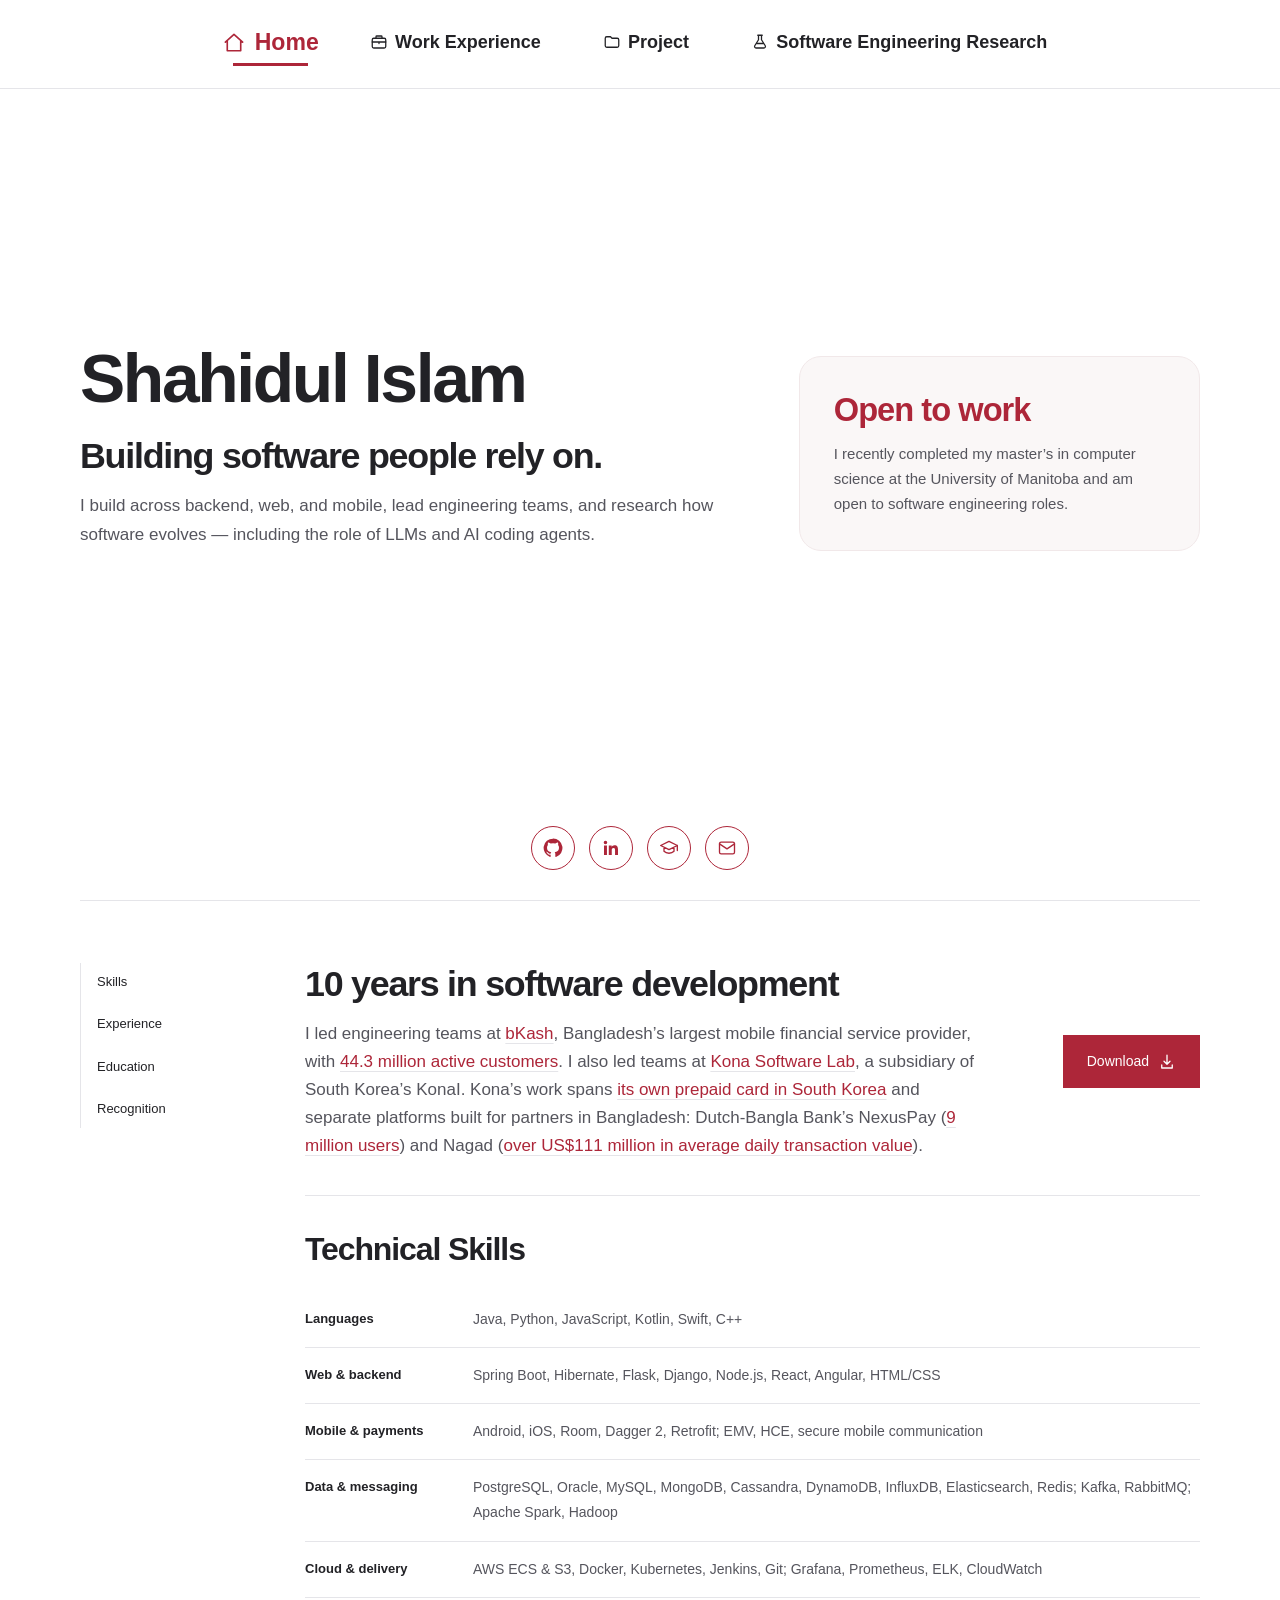
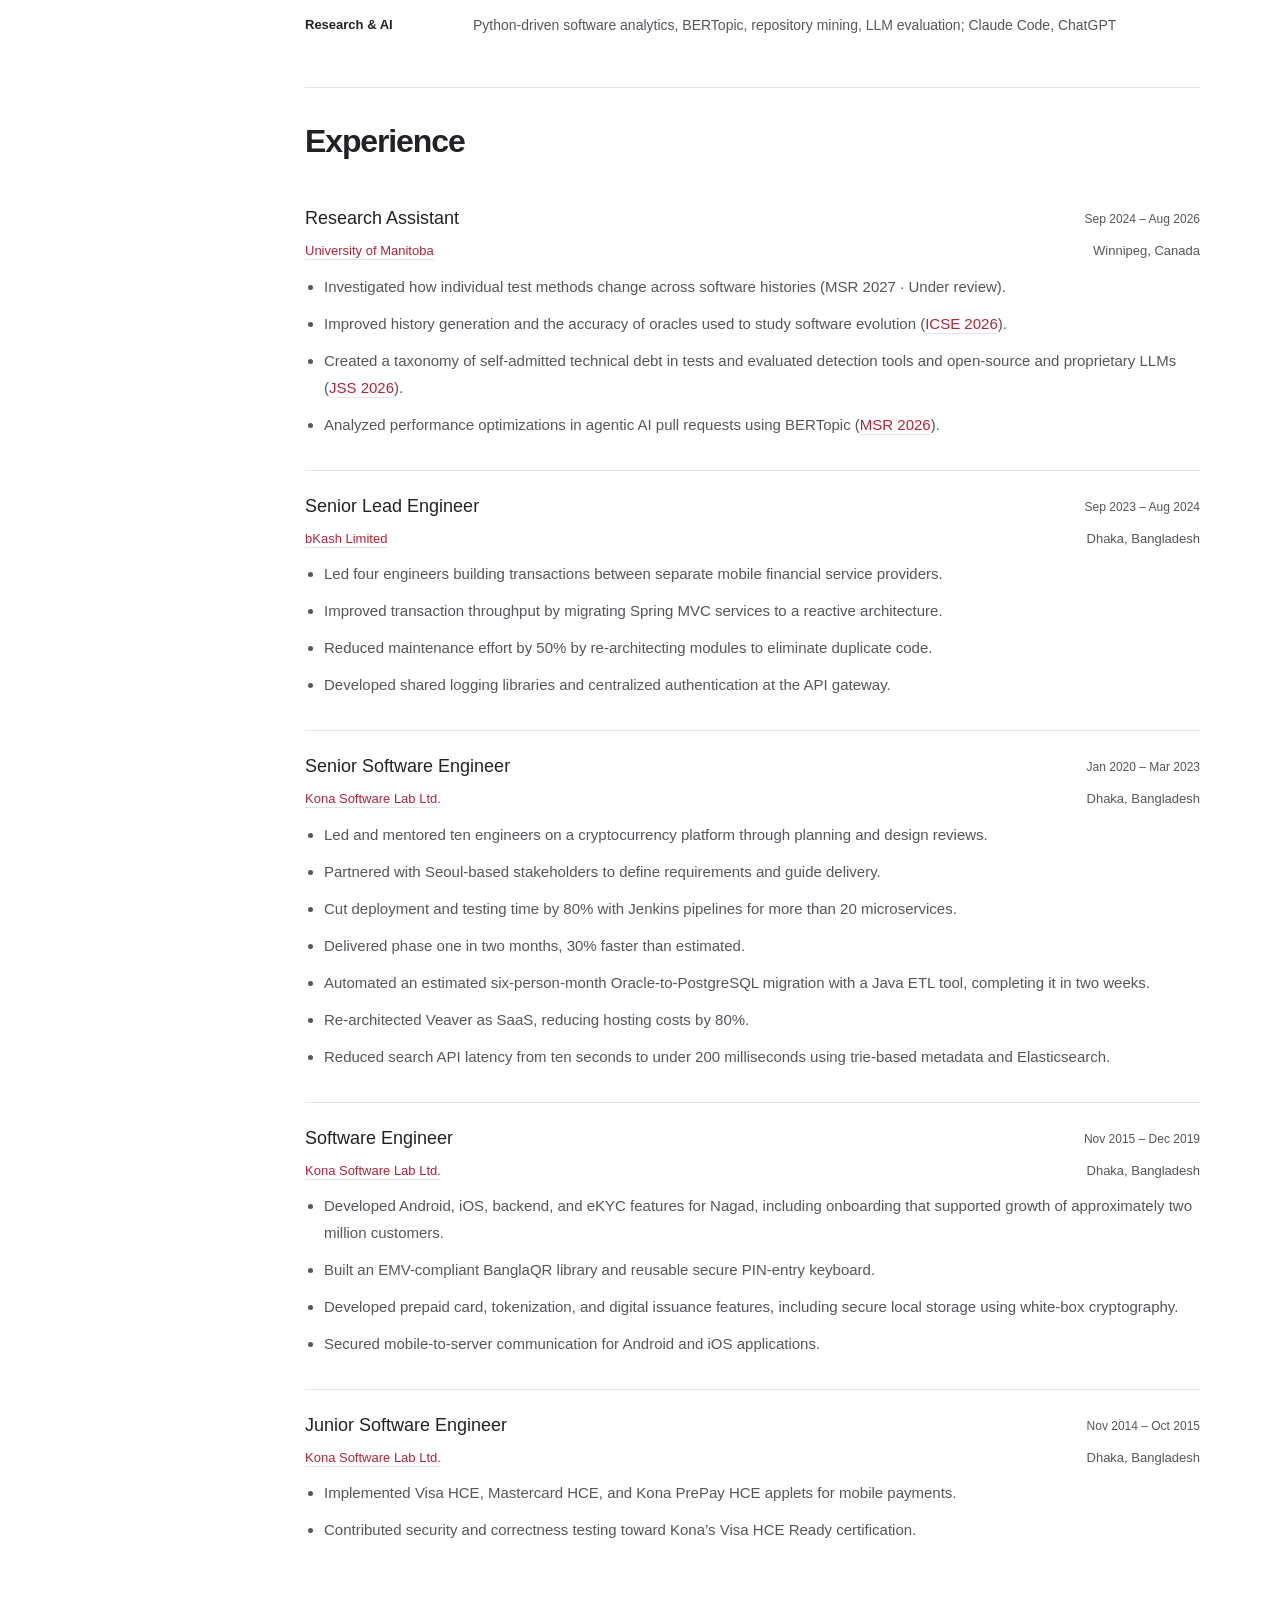
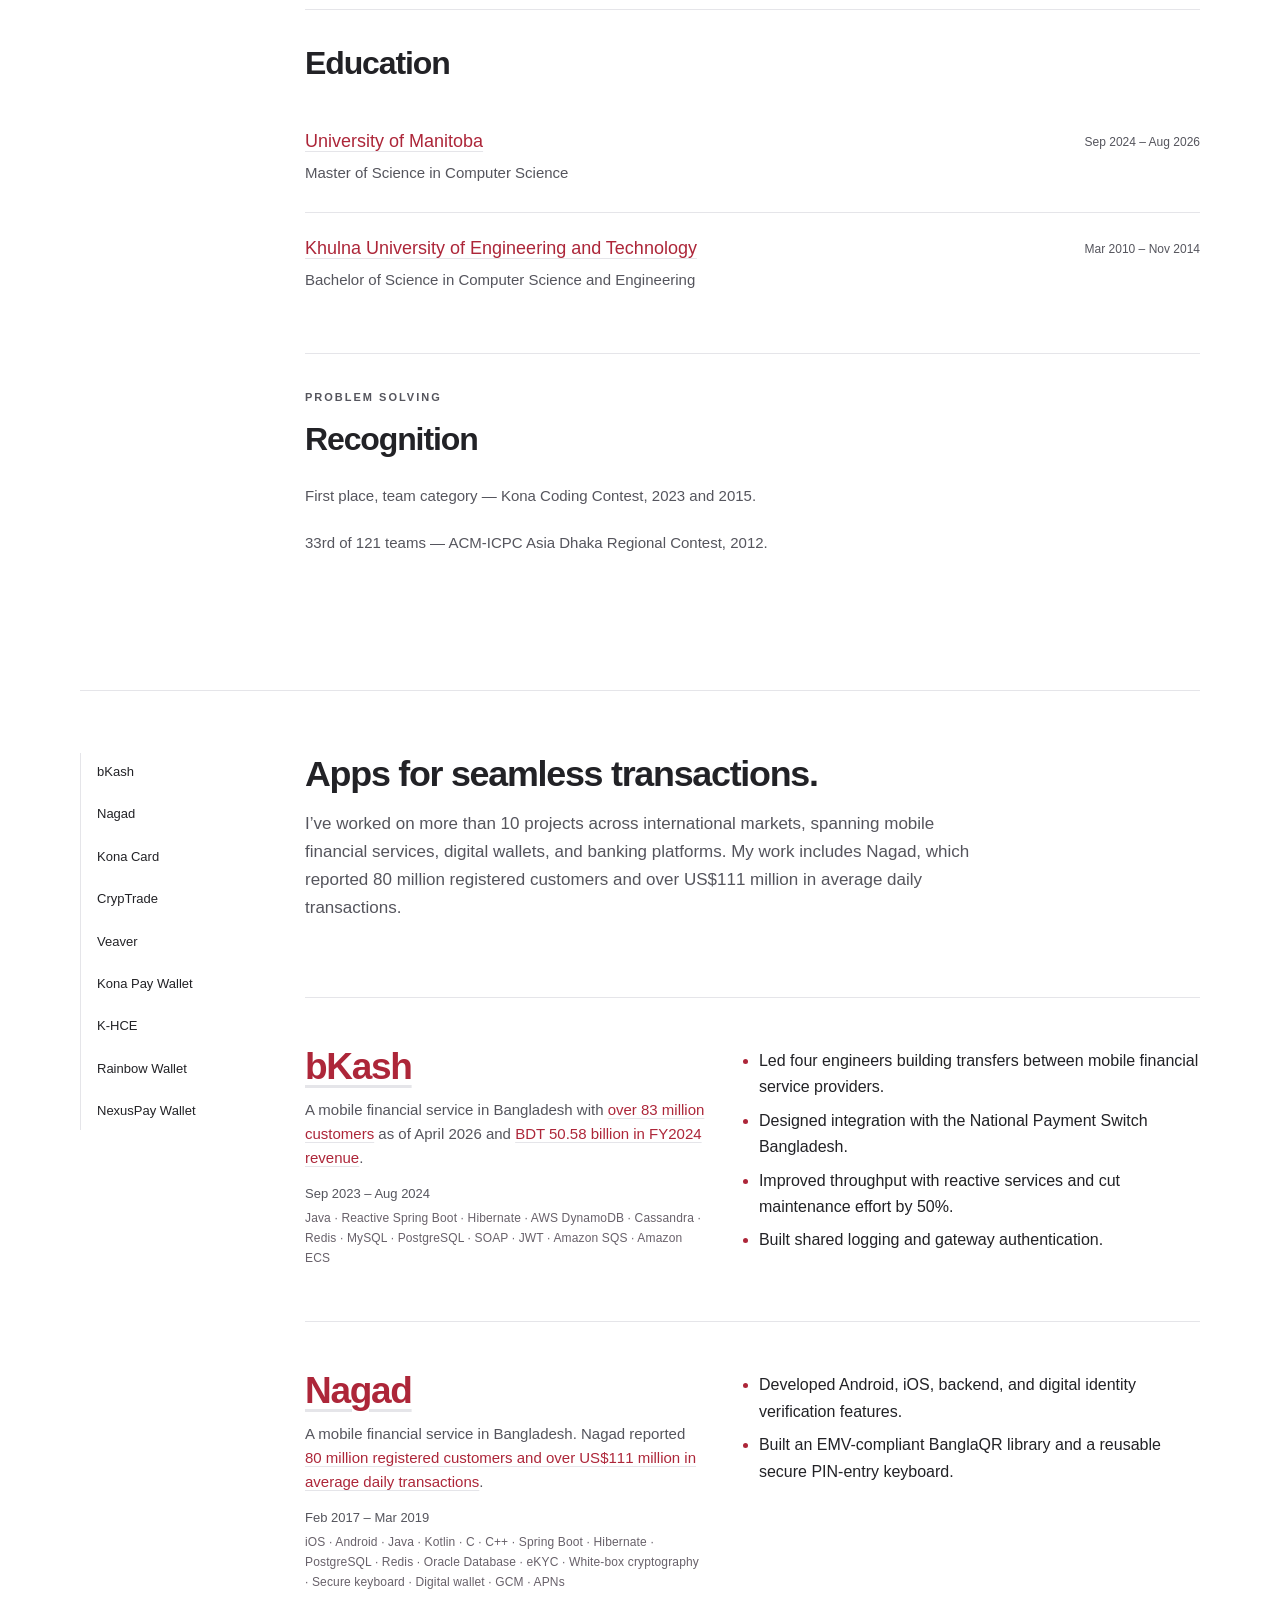
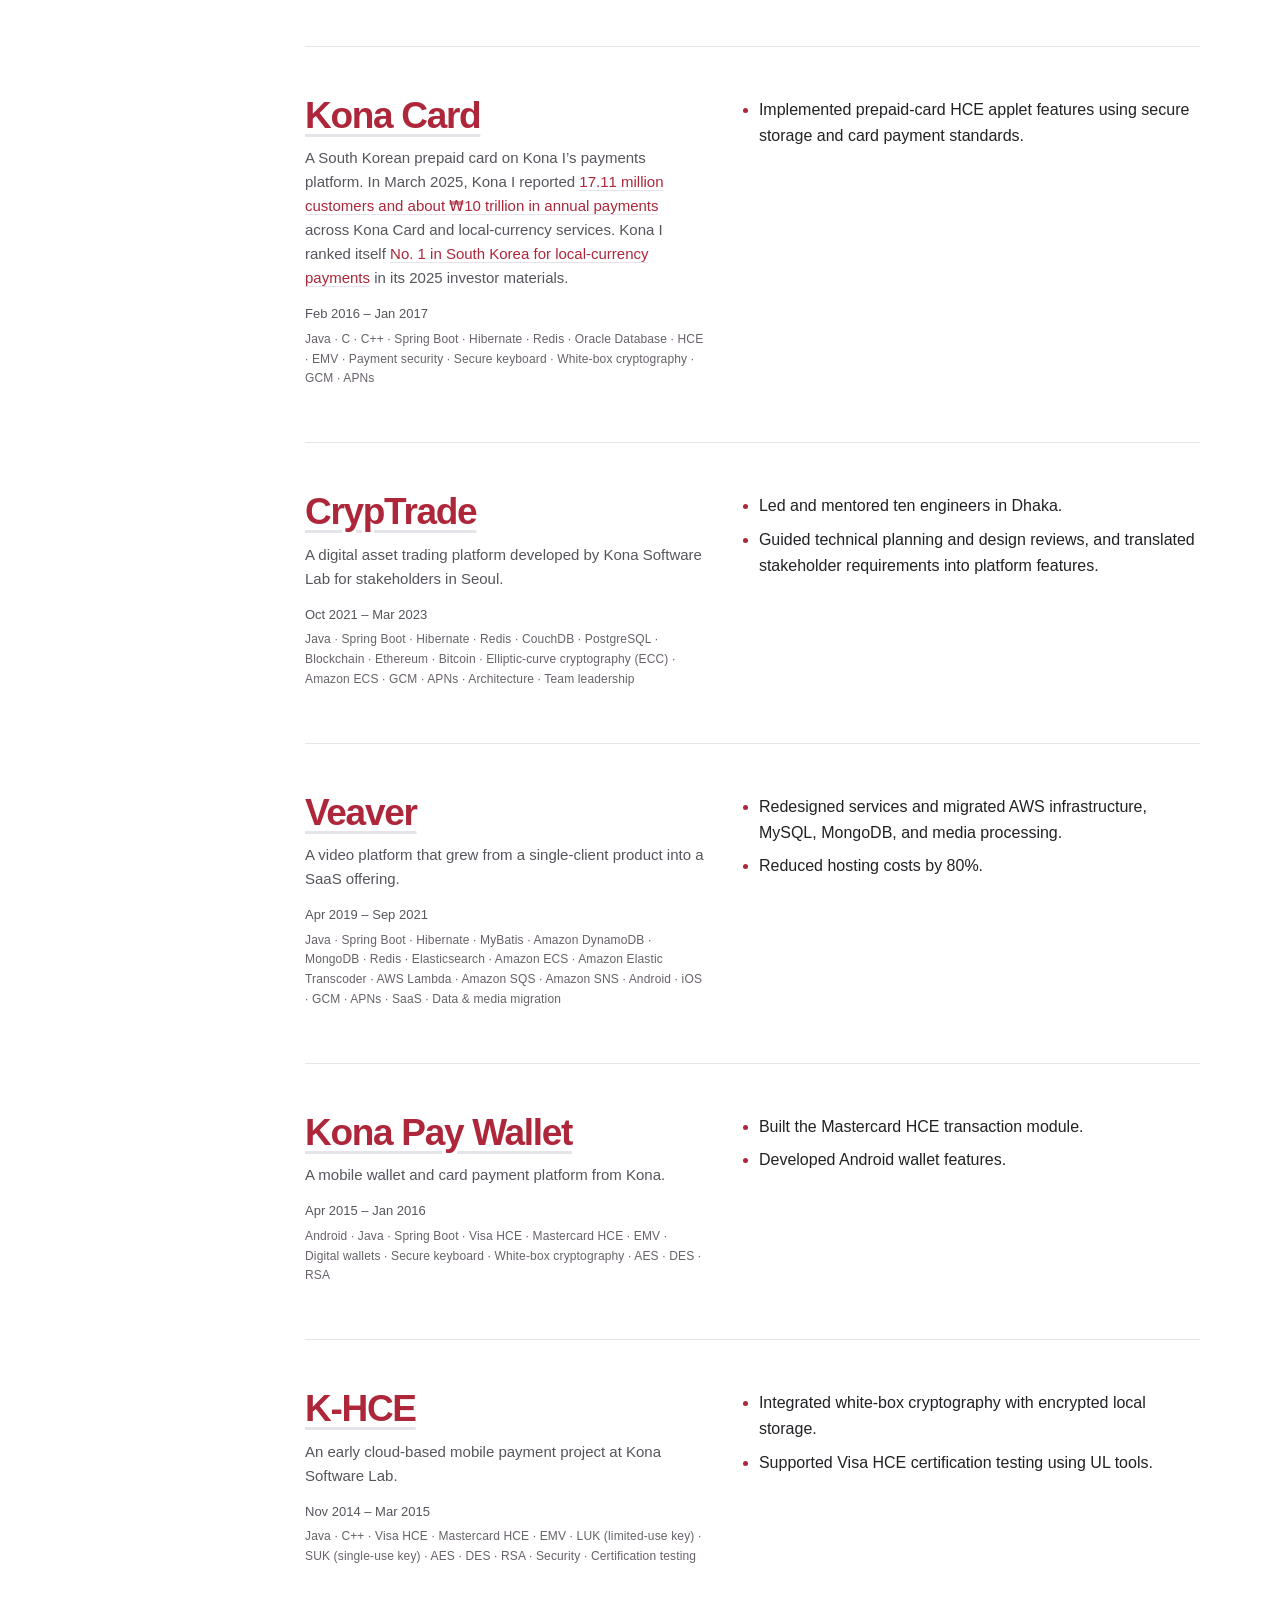
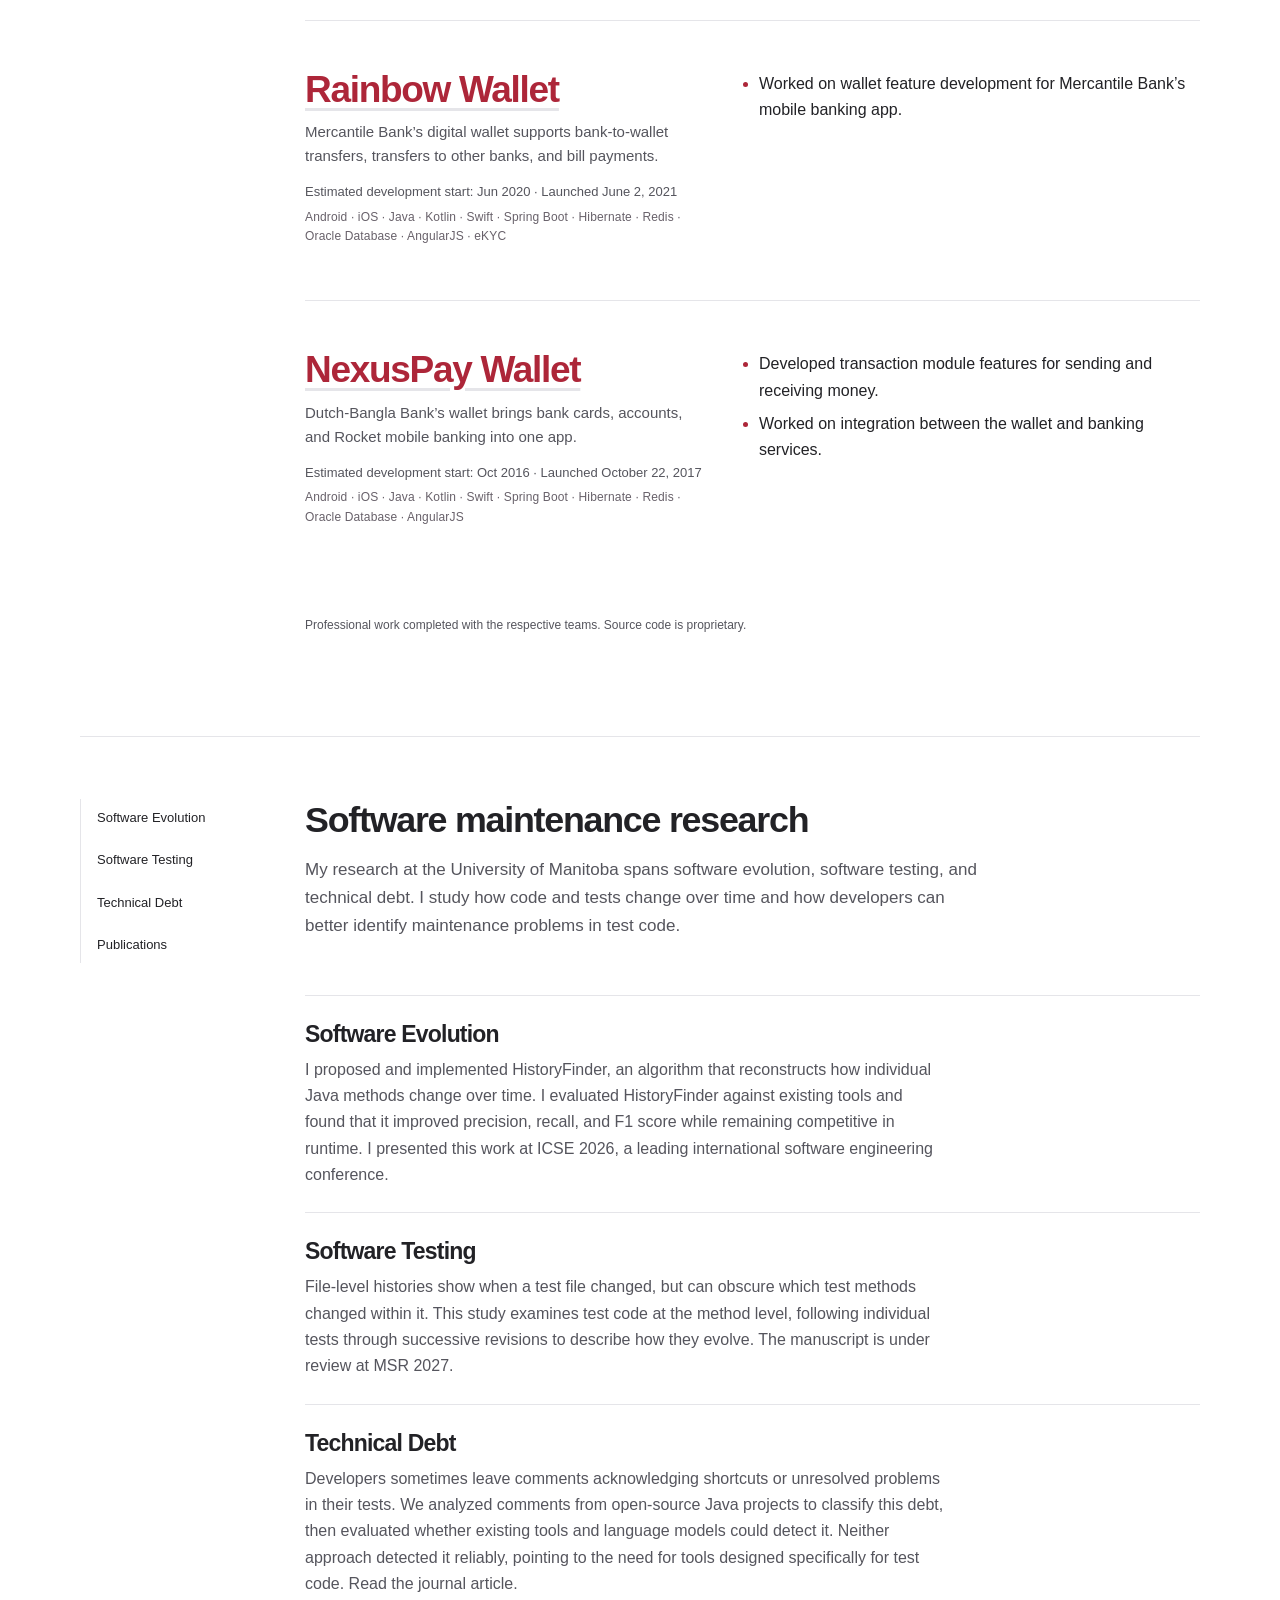
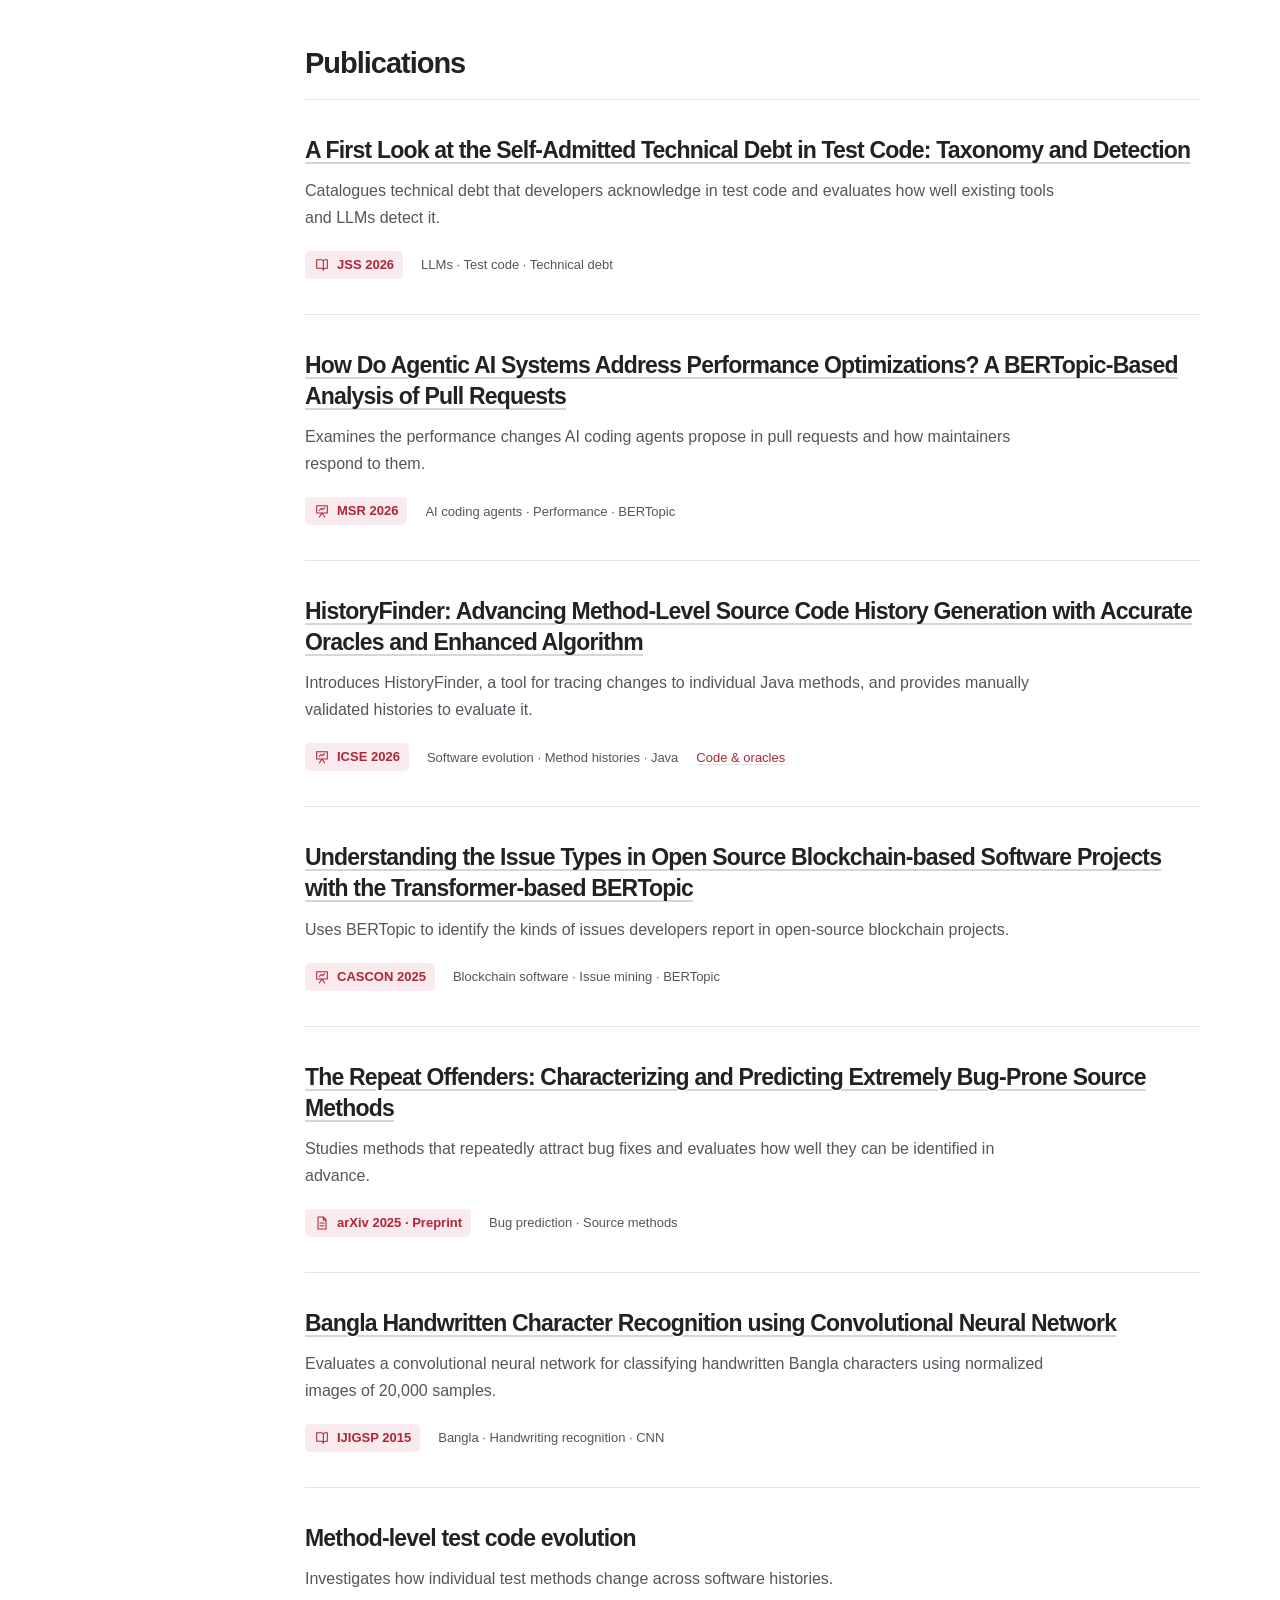
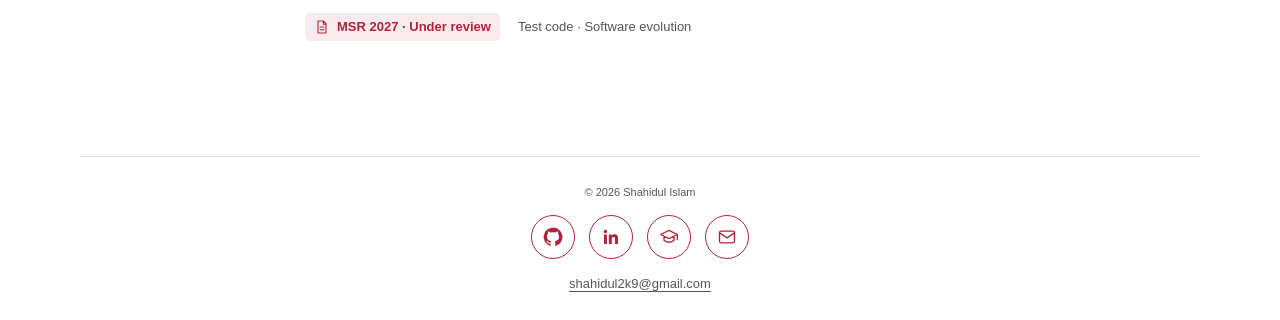
==== index.html @ f3fde5cc "Refine portfolio navigation and research sections" ====
<!doctype html><html lang="en"><head><meta charset="utf-8"><meta name="viewport" content="width=device-width,initial-scale=1"><meta name="description" content="Shahidul Islam — software engineer in Winnipeg. Backend, frontend, mobile, technical leadership, and software engineering research with LLMs."><meta name="theme-color" content="#f7f7f2"><title>Software engineer · Shahidul Islam</title><link rel="icon" href="assets/favicon.svg" type="image/svg+xml"><link rel="stylesheet" href="styles.css?v=sidebar-fix"><script src="script.js?v=sidebar-default" defer></script></head><body class="continuous-page"><a class="skip" href="#main">Skip to content</a><header class="header"><div class="wrap header-inner"><nav aria-label="Main navigation"><a href="#home" aria-current="location"><span class="nav-label"><svg viewBox="0 0 24 24" fill="none" stroke="currentColor" stroke-width="1.7" stroke-linecap="round" stroke-linejoin="round" aria-hidden="true"><path d="m3 11 9-8 9 8M5 10v10h14V10"/></svg>Home</span></a><a href="#resume"><span class="nav-label"><svg viewBox="0 0 24 24" fill="none" stroke="currentColor" stroke-width="1.7" stroke-linecap="round" stroke-linejoin="round" aria-hidden="true" focusable="false"><rect x="3" y="7" width="18" height="13" rx="2"/><path d="M8 7V5a1 1 0 0 1 1-1h6a1 1 0 0 1 1 1v2M3 12h18m-9 0v2"/></svg>Work Experience</span></a><a href="#projects"><span class="nav-label"><svg viewBox="0 0 24 24" fill="none" stroke="currentColor" stroke-width="1.7" stroke-linecap="round" stroke-linejoin="round" aria-hidden="true" focusable="false"><path d="M3 7a2 2 0 0 1 2-2h5l2 2h7a2 2 0 0 1 2 2v8a2 2 0 0 1-2 2H5a2 2 0 0 1-2-2Z"/></svg>Project</span></a><a href="#research"><span class="nav-label"><svg viewBox="0 0 24 24" fill="none" stroke="currentColor" stroke-width="1.7" stroke-linecap="round" stroke-linejoin="round" aria-hidden="true" focusable="false"><path d="M9 3h6m-5 0v6l-5 8a2 2 0 0 0 1.7 3h10.6a2 2 0 0 0 1.7-3l-5-8V3M7.5 14h9"/></svg>Software Engineering Research</span></a></nav></div></header><main id="main" class="wrap"><section id="home" class="page-section" data-descriptor="Software Engineer" aria-label="Software Engineer"><section class="home-intro"><div class="home-bio"><h1>Shahidul Islam</h1><p class="home-headline">Building software people rely on.</p><p class="intro">I build across backend, web, and mobile, lead engineering teams, and research how software evolves — including the role of LLMs and AI coding agents.</p></div><div class="home-career"><p class="home-availability">Open to work</p><p class="home-context">I recently completed my master’s in computer science at the University of Manitoba and am open to software engineering roles.</p></div></section><nav class="social-links home-social" aria-label="Social profiles"><a href="https://github.com/shahidul2k9" aria-label="GitHub profile" title="GitHub"><svg viewBox="0 0 24 24" aria-hidden="true" focusable="false"><path fill="currentColor" d="M12 .75a11.25 11.25 0 0 0-3.558 21.923c.563.104.769-.244.769-.542 0-.267-.01-1.154-.016-2.093-3.13.68-3.79-1.327-3.79-1.327-.512-1.3-1.25-1.646-1.25-1.646-1.022-.7.077-.686.077-.686 1.13.08 1.725 1.16 1.725 1.16 1.005 1.722 2.637 1.225 3.28.937.102-.729.393-1.226.715-1.508-2.499-.284-5.126-1.25-5.126-5.565 0-1.23.44-2.234 1.16-3.022-.117-.284-.503-1.43.11-2.98 0 0 .945-.303 3.095 1.155a10.783 10.783 0 0 1 5.636 0c2.148-1.458 3.09-1.155 3.09-1.155.617 1.55.23 2.696.114 2.98.722.788 1.159 1.792 1.159 3.022 0 4.326-2.632 5.278-5.139 5.557.404.35.764 1.039.764 2.094 0 1.513-.014 2.733-.014 3.105 0 .301.203.651.774.54A11.25 11.25 0 0 0 12 .75Z"/></svg></a><a href="https://linkedin.com/in/shahidul2k9" aria-label="LinkedIn profile" title="LinkedIn"><svg viewBox="0 0 24 24" aria-hidden="true" focusable="false"><path fill="currentColor" d="M5.37 7.5a2.12 2.12 0 1 0 0-4.24 2.12 2.12 0 0 0 0 4.24ZM3.6 9h3.54v11.4H3.6V9Zm5.76 0h3.39v1.56h.05c.47-.89 1.63-1.83 3.35-1.83 3.58 0 4.25 2.36 4.25 5.43v6.24h-3.54v-5.53c0-1.32-.03-3.02-1.84-3.02-1.84 0-2.12 1.44-2.12 2.93v5.62H9.36V9Z"/></svg></a><a href="https://scholar.google.com/citations?user=U-7ma3EAAAAJ&amp;hl=en" aria-label="Google Scholar profile" title="Google Scholar"><svg viewBox="0 0 24 24" fill="none" stroke="currentColor" stroke-width="1.6" stroke-linecap="round" stroke-linejoin="round" aria-hidden="true" focusable="false"><path d="m2 9 10-5 10 5-10 5-10-5Zm4 2v5c3 3 9 3 12 0v-5m4-2v6"/></svg></a><a href="mailto:shahidul2k9@gmail.com" aria-label="Email me" title="Email me"><svg viewBox="0 0 24 24" fill="none" stroke="currentColor" stroke-width="1.6" stroke-linecap="round" stroke-linejoin="round" aria-hidden="true" focusable="false"><rect x="3" y="5" width="18" height="14" rx="2"/><path d="m3 7 9 6 9-6"/></svg></a></nav></section><section id="resume" class="page-section" data-descriptor="Engineering Experience" aria-label="Work Experience"><div class="resume-layout"><aside><nav aria-label="Resume sections"><a href="#skills">Skills</a><a href="#experience">Experience</a><a href="#education">Education</a><a href="#recognition">Recognition</a></nav></aside><div class="resume-content"><div class="resume-top"><div id="summary" class="resume-intro"><h2>10 years in software development</h2><p>I led engineering teams at <a href="https://www.bkash.com/en/blog/apex-bkash-team-up-to-make-shopping-more-rewarding">bKash</a>, Bangladesh’s largest mobile financial service provider, with <a href="https://www.legacy.bracbank.com/financialstatement/earnings-disclosure-fy24-q1-25.pdf">44.3 million active customers</a>. I also led teams at <a href="https://www.konasl.com/about">Kona Software Lab</a>, a subsidiary of South Korea’s KonaI. Kona’s work spans <a href="https://www.konacard.co.kr/">its own prepaid card in South Korea</a> and separate platforms built for partners in Bangladesh: Dutch-Bangla Bank’s NexusPay (<a href="https://dutchbanglabank.com/SustainableFinance/sustainabilityreport.pdf">9 million users</a>) and Nagad (<a href="https://www.prnewswire.com/news-releases/nagad-ignites-sdgs-thru-digital-financial-inclusion-in-bangladesh-301876392.html">over US$111 million in average daily transaction value</a>).</p></div><a class="button" href="assets/Md-Shahidul-Islam-Backend-Resume.pdf" download aria-label="Download backend resume PDF">Download <svg viewBox="0 0 24 24" width="18" height="18" fill="none" stroke="currentColor" stroke-width="1.75" stroke-linecap="round" stroke-linejoin="round" aria-hidden="true" focusable="false"><path d="M12 3v12m-4-4 4 4 4-4M5 16v4h14v-4"/></svg></a></div><section id="skills"><h2>Technical Skills</h2><dl><div><dt>Languages</dt><dd>Java, Python, JavaScript, Kotlin, Swift, C++</dd></div><div><dt>Web & backend</dt><dd>Spring Boot, Hibernate, Flask, Django, Node.js, React, Angular, HTML/CSS</dd></div><div><dt>Mobile & payments</dt><dd>Android, iOS, Room, Dagger 2, Retrofit; EMV, HCE, secure mobile communication</dd></div><div><dt>Data & messaging</dt><dd>PostgreSQL, Oracle, MySQL, MongoDB, Cassandra, DynamoDB, InfluxDB, Elasticsearch, Redis; Kafka, RabbitMQ; Apache Spark, Hadoop</dd></div><div><dt>Cloud & delivery</dt><dd>AWS ECS & S3, Docker, Kubernetes, Jenkins, Git; Grafana, Prometheus, ELK, CloudWatch</dd></div><div><dt>Research & AI</dt><dd>Python-driven software analytics, BERTopic, repository mining, LLM evaluation; Claude Code, ChatGPT</dd></div></dl></section><section id="experience"><h2>Experience</h2><article class="job"><div class="job-heading"><h3>Research Assistant</h3><span>Sep 2024 – Aug 2026</span></div><div class="job-company"><span><a href="https://umanitoba.ca/">University of Manitoba</a></span><span>Winnipeg, Canada</span></div><ul><li>Investigated how individual test methods change across software histories (MSR 2027 · Under review).</li><li>Improved history generation and the accuracy of oracles used to study software evolution (<a href="https://dl.acm.org/doi/10.1145/3744916.3773238">ICSE 2026</a>).</li><li>Created a taxonomy of self-admitted technical debt in tests and evaluated detection tools and open-source and proprietary LLMs (<a href="https://www.sciencedirect.com/science/article/pii/S0164121226003535">JSS 2026</a>).</li><li>Analyzed performance optimizations in agentic AI pull requests using BERTopic (<a href="https://doi.org/10.1145/3793302.3793619">MSR 2026</a>).</li></ul></article><article class="job"><div class="job-heading"><h3>Senior Lead Engineer</h3><span>Sep 2023 – Aug 2024</span></div><div class="job-company"><span><a href="https://www.bkash.com/">bKash Limited</a></span><span>Dhaka, Bangladesh</span></div><ul><li>Led four engineers building transactions between separate mobile financial service providers.</li><li>Improved transaction throughput by migrating Spring MVC services to a reactive architecture.</li><li>Reduced maintenance effort by 50% by re-architecting modules to eliminate duplicate code.</li><li>Developed shared logging libraries and centralized authentication at the API gateway.</li></ul></article><article class="job"><div class="job-heading"><h3>Senior Software Engineer</h3><span>Jan 2020 – Mar 2023</span></div><div class="job-company"><span><a href="https://konasl.com/">Kona Software Lab Ltd.</a></span><span>Dhaka, Bangladesh</span></div><ul><li>Led and mentored ten engineers on a cryptocurrency platform through planning and design reviews.</li><li>Partnered with Seoul-based stakeholders to define requirements and guide delivery.</li><li>Cut deployment and testing time by 80% with Jenkins pipelines for more than 20 microservices.</li><li>Delivered phase one in two months, 30% faster than estimated.</li><li>Automated an estimated six-person-month Oracle-to-PostgreSQL migration with a Java ETL tool, completing it in two weeks.</li><li>Re-architected Veaver as SaaS, reducing hosting costs by 80%.</li><li>Reduced search API latency from ten seconds to under 200 milliseconds using trie-based metadata and Elasticsearch.</li></ul></article><article class="job"><div class="job-heading"><h3>Software Engineer</h3><span>Nov 2015 – Dec 2019</span></div><div class="job-company"><span><a href="https://konasl.com/">Kona Software Lab Ltd.</a></span><span>Dhaka, Bangladesh</span></div><ul><li>Developed Android, iOS, backend, and eKYC features for Nagad, including onboarding that supported growth of approximately two million customers.</li><li>Built an EMV-compliant BanglaQR library and reusable secure PIN-entry keyboard.</li><li>Developed prepaid card, tokenization, and digital issuance features, including secure local storage using white-box cryptography.</li><li>Secured mobile-to-server communication for Android and iOS applications.</li></ul></article><article class="job"><div class="job-heading"><h3>Junior Software Engineer</h3><span>Nov 2014 – Oct 2015</span></div><div class="job-company"><span><a href="https://konasl.com/">Kona Software Lab Ltd.</a></span><span>Dhaka, Bangladesh</span></div><ul><li>Implemented Visa HCE, Mastercard HCE, and Kona PrePay HCE applets for mobile payments.</li><li>Contributed security and correctness testing toward Kona’s Visa HCE Ready certification.</li></ul></article></section><section id="education"><h2>Education</h2><article class="job"><div class="job-heading"><h3><a href="https://umanitoba.ca/">University of Manitoba</a></h3><span>Sep 2024 – Aug 2026</span></div><p>Master of Science in Computer Science</p></article><article class="job"><div class="job-heading"><h3><a href="https://www.kuet.ac.bd/">Khulna University of Engineering and Technology</a></h3><span>Mar 2010 – Nov 2014</span></div><p>Bachelor of Science in Computer Science and Engineering</p></article></section><section id="recognition"><p class="eyebrow">Problem solving</p><h2>Recognition</h2><p>First place, team category — Kona Coding Contest, 2023 and 2015.</p><p>33rd of 121 teams — ACM-ICPC Asia Dhaka Regional Contest, 2012.</p></section></div></div></section><section id="projects" class="page-section" data-descriptor="Real-world Projects" aria-label="Project"><div class="resume-layout section-layout"><aside><nav aria-label="Projects sections"><a href="#bkash">bKash</a><a href="#nagad">Nagad</a><a href="#kona-card">Kona Card</a><a href="#cryptrade">CrypTrade</a><a href="#veaver">Veaver</a><a href="#kona-pay">Kona Pay Wallet</a><a href="#k-hce">K-HCE</a><a href="#rainbow-wallet">Rainbow Wallet</a><a href="#nexuspay-wallet">NexusPay Wallet</a></nav></aside><div class="section-body"><section class="page-intro"><h1>Apps for seamless transactions.</h1><p>I’ve worked on more than 10 projects across international markets, spanning mobile financial services, digital wallets, and banking platforms. My work includes Nagad, which reported <a href="https://www.prnewswire.com/apac/news-releases/nagad-leads-the-digital-payments-revolution-in-bangladesh-301905248.html">80 million registered customers and over US$111 million in average daily transactions</a>.</p></section><section aria-label="Professional projects"><article class="project-row" id="bkash"><div class="project-overview"><h3 class="project-name"><a href="https://www.bkash.com/">bKash</a></h3><p class="project-description">A mobile financial service in Bangladesh with <a href="https://www.bkash.com/en/about">over 83 million customers</a> as of April 2026 and <a href="https://www.bracbank.com/financialstatement/earnings-disclosure-fy24-q1-25.pdf">BDT 50.58 billion in FY2024 revenue</a>.</p><p class="meta">Sep 2023 – Aug 2024</p><p class="tags">Java · Reactive Spring Boot · Hibernate · AWS DynamoDB · Cassandra · Redis · MySQL · PostgreSQL · SOAP · JWT · Amazon SQS · Amazon ECS</p></div><ul class="project-contributions" aria-label="bKash contributions"><li>Led four engineers building transfers between mobile financial service providers.</li><li>Designed integration with the National Payment Switch Bangladesh.</li><li>Improved throughput with reactive services and cut maintenance effort by 50%.</li><li>Built shared logging and gateway authentication.</li></ul></article><article class="project-row" id="nagad"><div class="project-overview"><h3 class="project-name"><a href="https://nagad.com.bd/bn">Nagad</a></h3><p class="project-description">A mobile financial service in Bangladesh. Nagad reported <a href="https://www.prnewswire.com/apac/news-releases/nagad-leads-the-digital-payments-revolution-in-bangladesh-301905248.html">80 million registered customers and over US$111 million in average daily transactions</a>.</p><p class="meta">Feb 2017 – Mar 2019</p><p class="tags">iOS · Android · Java · Kotlin · C · C++ · Spring Boot · Hibernate · PostgreSQL · Redis · Oracle Database · eKYC · White-box cryptography · Secure keyboard · Digital wallet · GCM · APNs</p></div><ul class="project-contributions" aria-label="Nagad contributions"><li>Developed Android, iOS, backend, and digital identity verification features.</li><li>Built an EMV-compliant BanglaQR library and a reusable secure PIN-entry keyboard.</li></ul></article><article class="project-row" id="kona-card"><div class="project-overview"><h3 class="project-name"><a href="https://www.konacard.co.kr/">Kona Card</a></h3><p class="project-description">A South Korean prepaid card on Kona I’s payments platform. In March 2025, Kona I reported <a href="https://kind.krx.co.kr/external/2025/05/14/000276/20250514000589/11013.htm">17.11 million customers and about ₩10 trillion in annual payments</a> across Kona Card and local-currency services. Kona I ranked itself <a href="https://konai.com/uploads/IR_BOOK_20250210_123a2ae0de.pdf">No. 1 in South Korea for local-currency payments</a> in its 2025 investor materials.</p><p class="meta">Feb 2016 – Jan 2017</p><p class="tags">Java · C · C++ · Spring Boot · Hibernate · Redis · Oracle Database · HCE · EMV · Payment security · Secure keyboard · White-box cryptography · GCM · APNs</p></div><ul class="project-contributions" aria-label="Kona Card contributions"><li>Implemented prepaid-card HCE applet features using secure storage and card payment standards.</li></ul></article><article class="project-row" id="cryptrade"><div class="project-overview"><h3 class="project-name"><a href="https://konasl.com/" aria-label="CrypTrade — Company website">CrypTrade</a></h3><p class="project-description">A digital asset trading platform developed by Kona Software Lab for stakeholders in Seoul.</p><p class="meta">Oct 2021 – Mar 2023</p><p class="tags">Java · Spring Boot · Hibernate · Redis · CouchDB · PostgreSQL · Blockchain · Ethereum · Bitcoin · Elliptic-curve cryptography (ECC) · Amazon ECS · GCM · APNs · Architecture · Team leadership</p></div><ul class="project-contributions" aria-label="CrypTrade contributions"><li>Led and mentored ten engineers in Dhaka.</li><li>Guided technical planning and design reviews, and translated stakeholder requirements into platform features.</li></ul></article><article class="project-row" id="veaver"><div class="project-overview"><h3 class="project-name"><a href="https://konasl.com/" aria-label="Veaver — Company website">Veaver</a></h3><p class="project-description">A video platform that grew from a single-client product into a SaaS offering.</p><p class="meta">Apr 2019 – Sep 2021</p><p class="tags">Java · Spring Boot · Hibernate · MyBatis · Amazon DynamoDB · MongoDB · Redis · Elasticsearch · Amazon ECS · Amazon Elastic Transcoder · AWS Lambda · Amazon SQS · Amazon SNS · Android · iOS · GCM · APNs · SaaS · Data &amp; media migration</p></div><ul class="project-contributions" aria-label="Veaver contributions"><li>Redesigned services and migrated AWS infrastructure, MySQL, MongoDB, and media processing.</li><li>Reduced hosting costs by 80%.</li></ul></article><article class="project-row" id="kona-pay"><div class="project-overview"><h3 class="project-name"><a href="https://konai.com/product/payment" aria-label="Kona Pay Wallet — Company payment platform">Kona Pay Wallet</a></h3><p class="project-description">A mobile wallet and card payment platform from Kona.</p><p class="meta">Apr 2015 – Jan 2016</p><p class="tags">Android · Java · Spring Boot · Visa HCE · Mastercard HCE · EMV · Digital wallets · Secure keyboard · White-box cryptography · AES · DES · RSA</p></div><ul class="project-contributions" aria-label="Kona Pay Wallet contributions"><li>Built the Mastercard HCE transaction module.</li><li>Developed Android wallet features.</li></ul></article><article class="project-row" id="k-hce"><div class="project-overview"><h3 class="project-name"><a href="https://konasl.com/" aria-label="K-HCE — Company website">K-HCE</a></h3><p class="project-description">An early cloud-based mobile payment project at Kona Software Lab.</p><p class="meta">Nov 2014 – Mar 2015</p><p class="tags">Java · C++ · Visa HCE · Mastercard HCE · EMV · LUK (limited-use key) · SUK (single-use key) · AES · DES · RSA · Security · Certification testing</p></div><ul class="project-contributions" aria-label="K-HCE contributions"><li>Integrated white-box cryptography with encrypted local storage.</li><li>Supported Visa HCE certification testing using UL tools.</li></ul></article><article class="project-row" id="rainbow-wallet"><div class="project-overview"><h3 class="project-name"><a href="https://www.mblbd.com/digital-banking-faq-en">Rainbow Wallet</a></h3><p class="project-description">Mercantile Bank’s digital wallet supports bank-to-wallet transfers, transfers to other banks, and bill payments.</p><p class="meta">Estimated development start: Jun 2020 · <a href="https://www.mblbd.com/aboutus/milestones">Launched June 2, 2021</a></p><p class="tags">Android · iOS · Java · Kotlin · Swift · Spring Boot · Hibernate · Redis · Oracle Database · AngularJS · eKYC</p></div><ul class="project-contributions" aria-label="Rainbow Wallet contributions"><li>Worked on wallet feature development for Mercantile Bank’s mobile banking app.</li></ul></article><article class="project-row" id="nexuspay-wallet"><div class="project-overview"><h3 class="project-name"><a href="https://www.dutchbanglabank.com/nexuspay/nexusPay-home.html">NexusPay Wallet</a></h3><p class="project-description">Dutch-Bangla Bank’s wallet brings bank cards, accounts, and Rocket mobile banking into one app.</p><p class="meta">Estimated development start: Oct 2016 · <a href="https://www.scribd.com/document/420636321/Annual-Report-2018">Launched October 22, 2017</a></p><p class="tags">Android · iOS · Java · Kotlin · Swift · Spring Boot · Hibernate · Redis · Oracle Database · AngularJS</p></div><ul class="project-contributions" aria-label="NexusPay Wallet contributions"><li>Developed transaction module features for sending and receiving money.</li><li>Worked on integration between the wallet and banking services.</li></ul></article></section><p class="note">Professional work completed with the respective teams. Source code is proprietary.</p></div></div></section><section id="research" class="page-section" data-descriptor="Software Engineering Research" aria-label="Research"><div class="resume-layout section-layout"><aside><nav aria-label="Research sections"><a href="#software-evolution">Software Evolution</a><a href="#software-testing">Software Testing</a><a href="#technical-debt">Technical Debt</a><a href="#publications">Publications</a></nav></aside><div class="section-body"><div class="page-intro research-intro"><h2>Software maintenance research</h2><p>My research at the University of Manitoba spans software evolution, software testing, and technical debt. I study how code and tests change over time and how developers can better identify maintenance problems in test code.</p></div><section class="research-topic" id="software-evolution"><h3>Software Evolution</h3><p>I proposed and implemented <a href="https://dl.acm.org/doi/10.1145/3744916.3773238">HistoryFinder</a>, an algorithm that reconstructs how individual Java methods change over time. I evaluated HistoryFinder against existing tools and found that it improved precision, recall, and F1 score while remaining competitive in runtime. I presented this work at <a href="https://conf.researchr.org/details/icse-2026/icse-2026-research-track/196/HistoryFinder-Advancing-Method-Level-Source-Code-History-Generation-with-Accurate-Or">ICSE 2026, a leading international software engineering conference</a>.</p></section><section class="research-topic" id="software-testing"><h3>Software Testing</h3><p>File-level histories show when a test file changed, but can obscure which test methods changed within it. This study examines test code at the method level, following individual tests through successive revisions to describe how they evolve. The manuscript is under review at MSR 2027.</p></section><section class="research-topic" id="technical-debt"><h3>Technical Debt</h3><p>Developers sometimes leave comments acknowledging shortcuts or unresolved problems in their tests. We analyzed comments from open-source Java projects to classify this debt, then evaluated whether existing tools and language models could detect it. Neither approach detected it reliably, pointing to the need for tools designed specifically for test code. <a href="https://www.sciencedirect.com/science/article/pii/S0164121226003535">Read the journal article</a>.</p></section><section id="publications" class="publication-list" aria-label="Research publications"><h2 class="publication-list-title">Publications</h2><article><h3><a href="https://www.sciencedirect.com/science/article/pii/S0164121226003535">A First Look at the Self-Admitted Technical Debt in Test Code: Taxonomy and Detection</a></h3><p>Catalogues technical debt that developers acknowledge in test code and evaluates how well existing tools and LLMs detect it.</p><p class="publication-meta"><strong class="venue-badge" title="Journal of Systems and Software"><svg viewBox="0 0 24 24" fill="none" stroke="currentColor" stroke-width="1.6" stroke-linecap="round" stroke-linejoin="round" aria-hidden="true" focusable="false"><path d="M4 4h7a3 3 0 0 1 3 3v13a3 3 0 0 0-3-3H4V4Zm16 0h-3a3 3 0 0 0-3 3v13a3 3 0 0 1 3-3h3V4Z"/></svg>JSS 2026</strong><span>LLMs · Test code · Technical debt</span></p></article><article><h3><a href="https://doi.org/10.1145/3793302.3793619">How Do Agentic AI Systems Address Performance Optimizations? A BERTopic-Based Analysis of Pull Requests</a></h3><p>Examines the performance changes AI coding agents propose in pull requests and how maintainers respond to them.</p><p class="publication-meta"><strong class="venue-badge" title="Mining Software Repositories"><svg viewBox="0 0 24 24" fill="none" stroke="currentColor" stroke-width="1.6" stroke-linecap="round" stroke-linejoin="round" aria-hidden="true" focusable="false"><path d="M4 4h16v11H4zM8 21l4-6 4 6m-8-10 3-3 2 2 3-3"/></svg>MSR 2026</strong><span>AI coding agents · Performance · BERTopic</span></p></article><article><h3><a href="https://dl.acm.org/doi/10.1145/3744916.3773238">HistoryFinder: Advancing Method-Level Source Code History Generation with Accurate Oracles and Enhanced Algorithm</a></h3><p>Introduces HistoryFinder, a tool for tracing changes to individual Java methods, and provides manually validated histories to evaluate it.</p><p class="publication-meta"><strong class="venue-badge" title="International Conference on Software Engineering"><svg viewBox="0 0 24 24" fill="none" stroke="currentColor" stroke-width="1.6" stroke-linecap="round" stroke-linejoin="round" aria-hidden="true" focusable="false"><path d="M4 4h16v11H4zM8 21l4-6 4 6m-8-10 3-3 2 2 3-3"/></svg>ICSE 2026</strong><span>Software evolution · Method histories · Java</span><a href="https://github.com/SQMLab/HistoryFinder">Code &amp; oracles</a></p></article><article><h3><a href="https://conf.researchr.org/details/cascon-2025/technical-papers-track/5/Understanding-the-Issue-Types-in-Open-Source-Blockchain-based-Software-Projects-with-">Understanding the Issue Types in Open Source Blockchain-based Software Projects with the Transformer-based BERTopic</a></h3><p>Uses BERTopic to identify the kinds of issues developers report in open-source blockchain projects.</p><p class="publication-meta"><strong class="venue-badge" title="International Conference on Collaborative Advances in Software and Computing"><svg viewBox="0 0 24 24" fill="none" stroke="currentColor" stroke-width="1.6" stroke-linecap="round" stroke-linejoin="round" aria-hidden="true" focusable="false"><path d="M4 4h16v11H4zM8 21l4-6 4 6m-8-10 3-3 2 2 3-3"/></svg>CASCON 2025</strong><span>Blockchain software · Issue mining · BERTopic</span></p></article><article><h3><a href="https://arxiv.org/abs/2511.22726">The Repeat Offenders: Characterizing and Predicting Extremely Bug-Prone Source Methods</a></h3><p>Studies methods that repeatedly attract bug fixes and evaluates how well they can be identified in advance.</p><p class="publication-meta"><strong class="venue-badge" title="arXiv preprint"><svg viewBox="0 0 24 24" fill="none" stroke="currentColor" stroke-width="1.6" stroke-linecap="round" stroke-linejoin="round" aria-hidden="true" focusable="false"><path d="M6 3h8l4 4v14H6zM14 3v5h4M9 12h6m-6 4h6"/></svg>arXiv 2025 · Preprint</strong><span>Bug prediction · Source methods</span></p></article><article><h3><a href="https://www.mecs-press.org/ijigsp/ijigsp-v7-n8/v7n8-5.html">Bangla Handwritten Character Recognition using Convolutional Neural Network</a></h3><p>Evaluates a convolutional neural network for classifying handwritten Bangla characters using normalized images of 20,000 samples.</p><p class="publication-meta"><strong class="venue-badge" title="International Journal of Image, Graphics and Signal Processing"><svg viewBox="0 0 24 24" fill="none" stroke="currentColor" stroke-width="1.6" stroke-linecap="round" stroke-linejoin="round" aria-hidden="true" focusable="false"><path d="M4 4h7a3 3 0 0 1 3 3v13a3 3 0 0 0-3-3H4V4Zm16 0h-3a3 3 0 0 0-3 3v13a3 3 0 0 1 3-3h3V4Z"/></svg>IJIGSP 2015</strong><span>Bangla · Handwriting recognition · CNN</span></p></article><article><h3>Method-level test code evolution</h3><p>Investigates how individual test methods change across software histories.</p><p class="publication-meta"><strong class="venue-badge" title="Mining Software Repositories submission, under review"><svg viewBox="0 0 24 24" fill="none" stroke="currentColor" stroke-width="1.6" stroke-linecap="round" stroke-linejoin="round" aria-hidden="true" focusable="false"><path d="M6 3h8l4 4v14H6zM14 3v5h4M9 12h6m-6 4h6"/></svg>MSR 2027 · Under review</strong><span>Test code · Software evolution</span></p></article></section></div></div></section></main><footer id="contact" class="wrap portfolio-footer"><span>© 2026 Shahidul Islam</span><nav class="social-links footer-social" aria-label="Social profiles"><a href="https://github.com/shahidul2k9" aria-label="GitHub profile" title="GitHub"><svg viewBox="0 0 24 24" aria-hidden="true" focusable="false"><path fill="currentColor" d="M12 .75a11.25 11.25 0 0 0-3.558 21.923c.563.104.769-.244.769-.542 0-.267-.01-1.154-.016-2.093-3.13.68-3.79-1.327-3.79-1.327-.512-1.3-1.25-1.646-1.25-1.646-1.022-.7.077-.686.077-.686 1.13.08 1.725 1.16 1.725 1.16 1.005 1.722 2.637 1.225 3.28.937.102-.729.393-1.226.715-1.508-2.499-.284-5.126-1.25-5.126-5.565 0-1.23.44-2.234 1.16-3.022-.117-.284-.503-1.43.11-2.98 0 0 .945-.303 3.095 1.155a10.783 10.783 0 0 1 5.636 0c2.148-1.458 3.09-1.155 3.09-1.155.617 1.55.23 2.696.114 2.98.722.788 1.159 1.792 1.159 3.022 0 4.326-2.632 5.278-5.139 5.557.404.35.764 1.039.764 2.094 0 1.513-.014 2.733-.014 3.105 0 .301.203.651.774.54A11.25 11.25 0 0 0 12 .75Z"/></svg></a><a href="https://linkedin.com/in/shahidul2k9" aria-label="LinkedIn profile" title="LinkedIn"><svg viewBox="0 0 24 24" aria-hidden="true" focusable="false"><path fill="currentColor" d="M5.37 7.5a2.12 2.12 0 1 0 0-4.24 2.12 2.12 0 0 0 0 4.24ZM3.6 9h3.54v11.4H3.6V9Zm5.76 0h3.39v1.56h.05c.47-.89 1.63-1.83 3.35-1.83 3.58 0 4.25 2.36 4.25 5.43v6.24h-3.54v-5.53c0-1.32-.03-3.02-1.84-3.02-1.84 0-2.12 1.44-2.12 2.93v5.62H9.36V9Z"/></svg></a><a href="https://scholar.google.com/citations?user=U-7ma3EAAAAJ&amp;hl=en" aria-label="Google Scholar profile" title="Google Scholar"><svg viewBox="0 0 24 24" fill="none" stroke="currentColor" stroke-width="1.6" stroke-linecap="round" stroke-linejoin="round" aria-hidden="true" focusable="false"><path d="m2 9 10-5 10 5-10 5-10-5Zm4 2v5c3 3 9 3 12 0v-5m4-2v6"/></svg></a><a href="mailto:shahidul2k9@gmail.com" aria-label="Email me" title="Email me"><svg viewBox="0 0 24 24" fill="none" stroke="currentColor" stroke-width="1.6" stroke-linecap="round" stroke-linejoin="round" aria-hidden="true" focusable="false"><rect x="3" y="5" width="18" height="14" rx="2"/><path d="m3 7 9 6 9-6"/></svg></a></nav><a class="footer-email" href="mailto:shahidul2k9@gmail.com">shahidul2k9@gmail.com</a></footer></body></html>
---- styles.css ----
:root{--bg:#f7f7f2;--ink:#252e2b;--muted:#65716b;--teal:#27665c;--line:#d9ded5;--serif:Georgia,'Times New Roman',serif}*{box-sizing:border-box}html{scroll-behavior:smooth;scroll-padding-top:110px}body{margin:0;background:var(--bg);color:var(--ink);font-family:Arial,Helvetica,sans-serif;font-size:16px;line-height:1.65}a{color:inherit;text-decoration:none}a,button{touch-action:manipulation}a:focus-visible{outline:2px solid var(--teal);outline-offset:6px}a:hover{color:var(--teal)}.wrap{width:min(1120px,calc(100% - 96px));margin-inline:auto}.header{display:flex;align-items:center;justify-content:space-between;min-height:112px;border-bottom:1px solid var(--line);gap:25px}.brand{font-size:25px;font-weight:700;letter-spacing:-1.3px}.brand span,.teal{color:var(--teal)}.header nav{display:flex;gap:32px;font-size:14px}.header nav a{padding:9px 0;position:relative}.header nav a[aria-current]{color:var(--teal)}.header nav a[aria-current]:after{content:'';position:absolute;bottom:0;left:0;right:0;height:2px;background:var(--teal)}.eyebrow{text-transform:uppercase;letter-spacing:2px;font-size:11px;font-weight:700;color:var(--teal);margin:0 0 22px;display:block}.dot{display:inline-block;width:7px;height:7px;border-radius:50%;background:var(--teal);margin:0 9px 1px 0}h1,h2,h3,p{margin-top:0}h1,h2,h3{font-weight:400}h1{font-family:var(--serif);font-size:clamp(42px,5.4vw,68px);letter-spacing:-2.5px;line-height:1.12;margin-bottom:28px}h2{font-family:var(--serif);font-size:38px;letter-spacing:-1.2px;line-height:1.2;margin-bottom:24px}h3{font-family:var(--serif);font-size:26px;line-height:1.25;letter-spacing:-.5px}p{margin-bottom:20px}.hero{padding-top:76px}.hero h1{font-size:clamp(42px,5.2vw,66px);margin-bottom:18px}.hero-title{font-family:var(--serif);font-size:clamp(40px,5.3vw,66px);line-height:1.13;letter-spacing:-2px;color:var(--teal);margin-bottom:27px}.intro{max-width:570px;font-size:18px;line-height:1.75;color:var(--muted)}.actions{display:flex;align-items:center;gap:30px;flex-wrap:wrap;margin-top:30px}.button{background:var(--teal);color:#fff;display:inline-flex;align-items:center;justify-content:center;gap:26px;padding:13px 23px;font-size:14px;border:1px solid var(--teal);transition:background .2s,transform .2s}.button:hover{background:#1d5149;color:#fff;transform:translateY(-2px)}.text-link{font-size:14px;border-bottom:1px solid var(--line);padding-bottom:4px}.hero-bottom{display:flex;gap:30px;border-top:1px solid var(--line);margin-top:66px;padding:20px 0;color:var(--muted);font-size:12px;letter-spacing:.2px}.section{padding:70px 0}.section-heading{display:flex;align-items:flex-end;justify-content:space-between;gap:20px;margin-bottom:32px}.section-heading h2{margin-bottom:0}.section-heading .eyebrow{margin-bottom:14px}.project-grid{display:grid;grid-template-columns:repeat(3,1fr);gap:20px}.project-card{border:1px solid var(--line);padding:27px;display:flex;flex-direction:column;transition:transform .2s,border-color .2s}.project-card:hover{transform:translateY(-5px);border-color:var(--teal)}.card-top{display:flex;justify-content:space-between;color:var(--teal);font-size:13px;margin-bottom:36px}.project-card h3{min-height:65px}.project-card p{font-size:14px;color:var(--muted)}.tags{font-size:11px;color:var(--teal);letter-spacing:.15px}.project-card .tags{margin-top:auto;padding-top:16px}.about-strip{display:grid;grid-template-columns:1fr 2fr;gap:45px;border-block:1px solid var(--line);padding:65px 0}.about-strip p:not(.eyebrow){color:var(--muted);max-width:580px}.contact-strip{display:flex;align-items:center;justify-content:space-between;gap:24px;padding:65px 0 90px}.contact-strip h2{margin-bottom:0}footer{display:flex;gap:24px;justify-content:space-between;padding:26px 0;border-top:1px solid var(--line);font-size:11px;color:var(--muted)}footer div{display:flex;gap:24px}.page-intro{padding:75px 0 55px}.page-intro p:not(.eyebrow){color:var(--muted);font-size:18px}.project-row{display:grid;grid-template-columns:1fr 1.3fr;gap:80px;padding:48px 0;border-top:1px solid var(--line)}.project-row .eyebrow{margin-bottom:15px}.project-row p{color:var(--muted)}.project-row .tags{color:var(--teal)}.meta{font-size:13px;color:var(--muted)}.earlier{display:grid;grid-template-columns:repeat(3,1fr);gap:40px;margin-top:36px}.earlier p{font-size:14px;color:var(--muted)}.earlier h3{margin-bottom:10px}.note{font-size:12px;color:var(--muted);margin-top:35px}.research-list article{display:flex;justify-content:space-between;gap:40px;padding:36px 0;border-top:1px solid var(--line)}.research-list h2{font-size:28px;margin-bottom:12px}.research-list p{max-width:600px;color:var(--muted);margin:0}.status{font-size:11px;color:var(--teal);white-space:nowrap;padding-top:7px}.contact-page{padding:110px 0 135px}.contact-page h1{max-width:800px}.email{display:inline-block;color:var(--teal);font-family:var(--serif);font-size:28px;margin:25px 0 5px;border-bottom:1px solid var(--line)}.resume-top{display:flex;justify-content:space-between;align-items:center;padding:60px 0 35px}.resume-top h1{margin:0}.resume-top .eyebrow{margin-bottom:15px}.resume-layout{display:grid;grid-template-columns:180px 1fr;gap:45px;align-items:start;padding-bottom:80px}.resume-layout aside{position:sticky;top:35px;font-size:13px}.resume-layout aside nav{display:flex;flex-direction:column;border-left:1px solid var(--line);gap:5px}.resume-layout aside a{padding:8px 16px}.resume-layout aside a.active{color:var(--teal);border-left:2px solid var(--teal);margin-left:-1px}.resume-layout aside p{color:var(--muted);font-size:11px;margin-top:30px;padding-left:16px}.resume-paper{background:#fffefb;border:1px solid var(--line);padding:38px 42px;font-size:13px;line-height:1.65}.resume-identity{text-align:center;margin-bottom:34px}.resume-identity h2{font-size:32px;margin-bottom:8px}.resume-identity p{font-size:11px;margin-bottom:5px;color:var(--muted)}.resume-paper section{margin-bottom:30px}.resume-paper section>h2{font-size:22px;border-bottom:1px solid var(--ink);padding-bottom:7px;margin-bottom:16px;letter-spacing:-.3px}.resume-paper section:last-child{margin:0}.resume-paper dl{margin:0}.resume-paper dl div{display:flex;gap:8px;margin:4px 0}.resume-paper dt{font-weight:bold;min-width:105px}.resume-paper dd{margin:0}.job{margin-bottom:25px}.job:last-child{margin-bottom:0}.job-heading,.job-company{display:flex;justify-content:space-between;gap:14px}.job-heading h3{font-family:Arial,sans-serif;font-size:13px;font-weight:bold;margin:0;letter-spacing:0}.job-heading>span{font-size:11px;white-space:nowrap}.job-company{font-style:italic;color:var(--muted);font-size:12px;margin-top:2px}.job ul{padding-left:19px;margin:10px 0 0}.job li{margin:6px 0}.job p{margin:4px 0}.skip{position:fixed;top:-80px;left:15px;padding:10px;background:var(--ink);color:white;z-index:5}.skip:focus{top:10px}main{animation:enter .5s ease-out}@keyframes enter{from{opacity:.5;transform:translateY(5px)}to{opacity:1;transform:translateY(0)}}@media(min-width:1400px){.wrap{width:1160px}.hero{padding-top:90px}}@media(max-width:850px){.wrap{width:calc(100% - 48px)}.header nav{gap:20px}.project-grid{gap:12px}.project-card{padding:21px}.project-card h3{font-size:23px}.resume-layout{grid-template-columns:130px 1fr;gap:20px}.resume-paper{padding:28px 24px}.job-heading,.job-company{display:block}.resume-paper dl div{display:block}.research-list article{display:block}.status{display:block;margin-top:17px}.project-row{gap:35px}}@media(max-width:600px){.wrap{width:calc(100% - 40px)}.header{min-height:115px;display:block;padding-top:18px}.brand{font-size:23px}.header nav{justify-content:space-between;gap:12px;font-size:12px;margin-top:10px;padding-bottom:10px}.hero{padding-top:48px}h1{letter-spacing:-1.7px}.hero-title{letter-spacing:-1.6px}.intro{font-size:16px}.eyebrow{font-size:10px;letter-spacing:1.6px}.hero-bottom{gap:17px;margin-top:45px;font-size:10px}.section{padding:45px 0}.section-heading{align-items:start}.section-heading h2{font-size:30px}.section-heading>.text-link{font-size:11px;white-space:nowrap;margin-top:37px}.project-grid,.earlier{grid-template-columns:1fr}.project-card h3{min-height:0}.card-top{margin-bottom:24px}.project-card{padding:27px}.about-strip{grid-template-columns:1fr;gap:10px;padding:40px 0}.about-strip h2,.contact-strip h2{font-size:32px}.contact-strip{align-items:start;flex-direction:column;padding:45px 0 60px;gap:25px}footer{flex-wrap:wrap;gap:12px;font-size:10px}footer>span:nth-child(2){display:none}footer div{margin-left:auto;gap:18px}.page-intro{padding:48px 0 35px}.page-intro p:not(.eyebrow){font-size:16px}.project-row{grid-template-columns:1fr;gap:10px;padding:30px 0}.project-row h3{font-size:28px}.project-row .meta{margin-bottom:10px}.earlier{gap:20px}.research-list h2{font-size:26px}.contact-page{padding:65px 0 95px}.email{font-size:23px}.actions{gap:22px}.resume-top{align-items:start;padding-top:40px;gap:20px}.resume-top h1{font-size:40px}.resume-top .button{font-size:11px;padding:10px 12px;margin-top:28px;white-space:nowrap}.resume-layout{display:block}.resume-layout aside{position:static;margin-bottom:23px}.resume-layout aside nav{flex-direction:row;justify-content:space-between;border:none;border-bottom:1px solid var(--line);gap:8px;font-size:11px}.resume-layout aside a{padding:8px 0}.resume-layout aside a.active{border-left:0;margin:0}.resume-layout aside p{display:none}.resume-paper{padding:26px 20px;font-size:12px}.resume-identity h2{font-size:26px}.resume-paper dl div{margin-bottom:9px}.job-heading>span{display:block;margin-top:3px}.job-company span{display:block}.resume-paper section{scroll-margin-top:20px}}@media(prefers-reduced-motion:reduce){html{scroll-behavior:auto}main{animation:none}*{transition:none!important}}@media print{body{background:white}.header,footer,.resume-top,.resume-layout aside{display:none}.wrap{width:100%}.resume-layout{display:block;padding:0}.resume-paper{border:0;padding:0}.job{break-inside:avoid}}
/* Native web resume and compact introduction. */
.home-page{min-height:100svh;display:flex;flex-direction:column}.home-page main{flex:1;display:flex;align-items:center}.home-intro{padding:38px 0 44px;max-width:810px}.home-intro h1{font-size:clamp(42px,5vw,64px);margin-bottom:18px}.home-headline{font-family:var(--serif);color:var(--teal);font-size:clamp(34px,4vw,50px);line-height:1.12;letter-spacing:-1.6px;margin-bottom:22px}.home-intro .intro{max-width:670px;font-size:17px;line-height:1.7;margin-bottom:16px}.home-context{font-size:13px;color:var(--muted);margin-bottom:0}.home-intro .actions{margin-top:25px}.resume-layout{grid-template-columns:160px minmax(0,1fr);gap:65px}.resume-content{min-width:0;font-size:15px;line-height:1.8}.resume-content section{padding:34px 0;border-top:1px solid var(--line);margin:0}.resume-content section>.eyebrow{margin-bottom:13px}.resume-content h2{font-size:32px;margin-bottom:23px}.resume-content .resume-summary{font-size:19px;line-height:1.7}.resume-content p{color:var(--muted)}.resume-content a{color:var(--teal);text-decoration:underline;text-decoration-color:var(--line);text-underline-offset:4px}.resume-content dl{margin:0}.resume-content dl div{display:grid;grid-template-columns:150px 1fr;gap:18px;padding:15px 0;border-bottom:1px solid var(--line)}.resume-content dl div:last-child{border:0}.resume-content dt{font-weight:600;font-size:13px}.resume-content dd{margin:0;color:var(--muted);font-size:14px}.resume-content .job{padding:22px 0;margin:0}.resume-content .job+.job{border-top:1px solid var(--line)}.resume-content .job-heading h3{font-size:18px;font-weight:500;line-height:1.5}.resume-content .job-heading>span{font-size:12px;color:var(--muted);padding-top:4px}.resume-content .job-company{font-size:13px;font-style:normal;margin-top:7px}.resume-content .job li{color:var(--muted);margin:10px 0}.project-row h2{font-size:30px}.scale-context{padding:20px 0 0;border-top:1px solid var(--line);margin-top:25px;font-size:13px}.scale-context .eyebrow{font-size:10px;margin-bottom:10px}.scale-context a{color:var(--teal);text-decoration:underline;text-decoration-color:var(--line);text-underline-offset:4px}.project-row .tags{font-size:12px}.publication-list article{padding:35px 0;border-top:1px solid var(--line)}.publication-list h2{font-size:29px;max-width:850px}.publication-list article>p:not(.eyebrow){max-width:750px;color:var(--muted)}.publication-bottom{display:flex;gap:25px;justify-content:space-between;align-items:center;flex-wrap:wrap}.publication-bottom .status{white-space:normal}.publication-links{display:flex;gap:22px;flex-wrap:wrap}.page-intro .note{font-size:12px;max-width:760px;margin:25px 0 0}.publication-list+.note{max-width:800px}.note a{color:var(--teal);text-decoration:underline}@media(max-width:850px){.resume-layout{grid-template-columns:130px minmax(0,1fr);gap:30px}.resume-content dl div{grid-template-columns:1fr;gap:3px}.resume-content .job-heading,.resume-content .job-company{display:block}.resume-content .job-heading>span{display:block}}@media(max-width:600px){.home-intro{padding:45px 0 50px}.home-intro .intro{font-size:16px}.home-intro .actions{gap:22px}.home-headline{font-size:37px}.home-page main{align-items:flex-start}.home-page .header{flex-shrink:0}.resume-layout{display:block}.resume-content section{padding:27px 0}.resume-content .resume-summary{font-size:17px}.resume-content h2{font-size:29px}.resume-content .job-heading h3{font-size:17px}.resume-content .job-company span{display:block}.resume-top{flex-wrap:wrap;padding-bottom:25px;gap:16px}.resume-top .button{margin:0;font-size:12px}.resume-content{font-size:14px}.publication-list h2{font-size:25px;overflow-wrap:anywhere}.publication-bottom{align-items:flex-start;flex-direction:column;gap:15px}.project-row h2{font-size:28px}.scale-context a{overflow-wrap:anywhere}}@media print{.resume-content{font-size:11px}.resume-content section{padding:15px 0}.resume-content h2{font-size:21px}.resume-content .job{padding:10px 0}}
/* Continuous document: native anchors, persistent navigation, no scroll snapping. */
.continuous-page .header{position:sticky;top:0;z-index:10;background:var(--bg);width:100%;min-height:88px;display:block;border-bottom:1px solid var(--line)}.header-inner{display:flex;align-items:center;justify-content:space-between;gap:30px;min-height:88px}.section-label{font-size:15px;font-weight:500;color:var(--teal);line-height:1.4;max-width:260px}.continuous-page .header nav a[aria-current="location"]{color:var(--teal)}.page-section{scroll-margin-top:88px;border-bottom:1px solid var(--line)}.page-section:last-child{border:0}#home{min-height:calc(100svh - 88px);display:flex;align-items:center}.home-intro{padding-block:50px}.continuous-page .resume-layout aside{top:115px}.continuous-page .resume-top{padding-top:65px}.continuous-page #contact .contact-page{padding-bottom:90px}.project-row .eyebrow a,.project-destination a{color:var(--teal);text-decoration:underline;text-decoration-color:var(--line);text-underline-offset:5px}.project-destination{font-size:12px;margin-bottom:15px}.continuous-page main{animation:none}.continuous-page .page-intro{padding-top:65px}@media(max-width:600px){.continuous-page .header{padding:0;min-height:106px}.header-inner{display:block;min-height:106px;padding-top:15px}.section-label{font-size:13px;display:inline-block}.continuous-page .header nav{margin-top:11px;padding-bottom:10px}.page-section{scroll-margin-top:106px}#home{min-height:calc(100svh - 106px)}.home-intro{padding-block:42px}.continuous-page .resume-top{padding-top:42px}.continuous-page .resume-layout aside{position:static}.continuous-page .page-intro{padding-top:45px}}@media print{.continuous-page .header{display:none}.page-section{break-before:page}#home{min-height:0}}
html{scroll-padding-top:0}.resume-content section[id],.project-row[id]{scroll-margin-top:110px}@media(max-width:600px){.resume-content section[id],.project-row[id]{scroll-margin-top:125px}}

#home{flex-direction:column;align-items:stretch;justify-content:center;position:relative;padding-bottom:82px}.home-social{position:absolute;bottom:30px;inset-inline:0;justify-content:center;display:flex;align-items:center;gap:24px;font-size:13px;color:var(--teal)}.social-links a{border-bottom:1px solid var(--line);padding:5px 0}.social-links a:hover{border-color:var(--teal)}@media(max-width:600px){#home{padding-bottom:78px}.home-social{bottom:25px;font-size:13px;gap:24px}}

.social-links{display:flex;align-items:center;gap:14px;color:var(--teal)}.social-links a{width:44px;height:44px;border:1px solid var(--teal);border-radius:50%;display:inline-flex;align-items:center;justify-content:center;padding:0;color:var(--teal);transition:background .2s,color .2s,transform .2s}.social-links svg{display:block;width:20px;height:20px}.social-links a:hover{color:var(--bg);background:var(--teal);transform:translateY(-2px)}.social-links a:focus-visible{outline:2px solid var(--teal);outline-offset:4px}

/* Navigation is the sole header content. */
.continuous-page .header,.header-inner{min-height:88px}.header-inner{display:flex;justify-content:center;padding-block:16px}.continuous-page .header nav{display:flex;align-items:center;justify-content:center;gap:18px;margin:0;padding:0;font-size:18px;font-weight:500;line-height:1.4}.continuous-page .header nav a{padding:11px 22px;border-radius:999px;transition:background-color .18s ease,color .18s ease;white-space:nowrap}.continuous-page .header nav a::after{display:none}.continuous-page .header nav a:hover{background:#edf0e8;color:var(--teal)}.continuous-page .header nav a[aria-current="location"]{background:#dfece5;color:#1e554b}.continuous-page .header nav a:focus-visible{outline:2px solid var(--teal);outline-offset:3px}@media(max-width:850px){.continuous-page .header nav{gap:10px;font-size:17px}.continuous-page .header nav a{padding:11px 17px}}@media(max-width:600px){.continuous-page .header,.header-inner{min-height:76px}.header-inner{padding-block:14px;width:calc(100% - 20px)}.continuous-page .header nav{width:100%;gap:3px;font-size:14px;justify-content:space-between}.continuous-page .header nav a{padding:10px 11px}.page-section{scroll-margin-top:76px}#home{min-height:calc(100svh - 76px)}.resume-content section[id],.project-row[id]{scroll-margin-top:96px}}@media(max-width:360px){.continuous-page .header nav{font-size:13px;gap:1px}.continuous-page .header nav a{padding:10px 8px}}
@media(max-width:600px){.continuous-page .header nav a{padding-inline:9px}.header-inner{width:calc(100% - 20px)}}
/* A single moving underline marks the active navigation item. */
.continuous-page .header nav{position:relative}.continuous-page .header nav a{border-radius:0}.continuous-page .header nav a:hover,.continuous-page .header nav a[aria-current="location"]{background:transparent;color:var(--teal)}.nav-indicator{position:absolute;bottom:3px;left:0;height:2px;background:var(--teal);pointer-events:none;transition:transform .22s ease,width .22s ease;transform:translateX(var(--indicator-x,0px));width:var(--indicator-width,0px)}.continuous-page .header nav:not(.indicator-ready) a[aria-current="location"]::after{display:block;content:'';position:absolute;bottom:3px;left:22px;right:22px;height:2px;background:var(--teal)}@media(max-width:600px){.continuous-page .header nav:not(.indicator-ready) a[aria-current="location"]::after{left:9px;right:9px}}@media(prefers-reduced-motion:reduce){.nav-indicator{transition:none}}

/* The resume introduction sits above its indexed sections. */
.resume-intro{padding:0 0 26px;scroll-margin-top:110px}
.resume-intro h2{margin-bottom:12px;font-size:clamp(23px,2.5vw,32px)}
.resume-intro p{max-width:64ch;margin:0}
.resume-top .button{gap:9px}
.resume-top .button svg{flex:none}
@media(max-width:600px){.resume-intro{scroll-margin-top:96px}}

.project-overview{min-width:0}
.project-row .project-name{font-size:clamp(27px,3vw,37px);margin:0 0 9px;line-height:1.15}
.project-name a,.project-description a{color:var(--teal);text-decoration:underline;text-decoration-color:var(--line);text-underline-offset:.17em}
.project-name a:hover,.project-description a:hover{text-decoration-color:currentColor}
.project-row .project-description{font-size:15px;line-height:1.6;margin:0 0 13px}
.project-overview .meta,.project-overview .tags{margin:0 0 5px}
.project-contributions{margin:0;padding:2px 0 0 1.15em;line-height:1.65}
.project-contributions li+li{margin-top:7px}
.project-contributions li::marker{color:var(--teal)}
@media(max-width:600px){.project-row{gap:14px}.project-contributions{font-size:15px}}

.research-intro h2{font-size:clamp(28px,3.6vw,46px);margin-bottom:16px}
.research-intro p{max-width:74ch;margin-bottom:0}
.publication-list-title{font-size:26px;margin-bottom:18px}
.publication-list article h3{font-size:clamp(21px,2.35vw,29px);max-width:900px;margin:0 0 12px}
.publication-list h3 a,.publication-meta a{color:var(--teal);text-decoration:underline;text-decoration-color:var(--line);text-underline-offset:.18em}
.publication-list h3 a:hover,.publication-meta a:hover{text-decoration-color:currentColor}
.publication-list article .publication-meta{display:flex;align-items:baseline;flex-wrap:wrap;gap:6px 18px;margin:0;font-size:13px}
.publication-meta strong{color:var(--teal)}

.home-availability{display:inline-flex;align-items:center;gap:8px;color:var(--teal);font-size:14px;font-weight:700;margin:14px 0 0}

.publication-list article .publication-meta{align-items:center}
.venue-badge{display:inline-flex;align-items:center;gap:7px;background:#e3eee8;color:#1e554b;padding:5px 9px;border-radius:5px;font-size:13px;line-height:1.4}
.venue-badge svg{width:16px;height:16px;flex:none}

.portfolio-footer{flex-direction:column;align-items:center;gap:14px;text-align:center;scroll-margin-top:100px}
.footer-social{justify-content:center;flex-wrap:wrap}

.home-intro{display:grid;grid-template-columns:minmax(0,1.6fr) minmax(0,1fr);gap:clamp(30px,6vw,80px);align-items:center;max-width:none}
.home-bio .home-headline{font-size:clamp(25px,3.3vw,43px)}
.home-career{border-left:1px solid var(--line);padding-left:clamp(20px,3vw,38px)}
.home-career .home-availability{display:flex;align-items:baseline;gap:12px;margin:0 0 14px;font-family:var(--serif);font-size:clamp(25px,3vw,39px);font-weight:400;line-height:1.15}

.home-career .home-context{font-size:15px;max-width:38ch}
@media(max-width:720px){.home-intro{grid-template-columns:1fr;gap:22px}.home-career{border-left:0;border-top:1px solid var(--line);padding:20px 0 0}.home-career .home-availability{margin-bottom:9px}}

/* White and red design preview */
:root{--bg:#fff;--ink:#222226;--muted:#55555d;--teal:#ad2639;--line:#e5e5e9;--serif:-apple-system,BlinkMacSystemFont,"Segoe UI",sans-serif}
body{font-family:var(--serif);-webkit-font-smoothing:antialiased}
.continuous-page .header{background:#fffffff2;backdrop-filter:blur(16px)}
h1,h2,h3{font-weight:650;letter-spacing:-.035em}
.home-intro h1{font-size:clamp(42px,5.3vw,72px);font-weight:720}
.home-bio .home-headline{font-weight:570;letter-spacing:-.035em;color:var(--ink)}
.home-career{background:#faf7f7;border:1px solid #f1e8e9;border-radius:22px;padding:clamp(20px,3vw,34px)}
.home-career .home-availability{font-weight:650;font-size:clamp(23px,2.55vw,35px);letter-spacing:-.03em}
.venue-badge{background:#f9eaed;color:#962338}
.project-row,.publication-list article{transition:background-color .22s ease}
@media(hover:hover){.project-row:hover,.publication-list article:hover{background:#fdfafa}}
@media(prefers-reduced-motion:no-preference){.home-intro{animation:preview-enter .55s ease-out both}.preview-reveal{animation:preview-enter .42s ease-out both}}
@keyframes preview-enter{from{opacity:.55;transform:translateY(9px)}to{opacity:1;transform:translateY(0)}}

/* Keep red for emphasis rather than long technology and publication lists. */
.project-row .tags{color:#68616a}
.publication-list article h3{font-size:clamp(18px,1.8vw,23px);line-height:1.35}
.publication-list h3 a{color:var(--ink);text-decoration-color:#d8d4d7}
.publication-list h3 a:hover{text-decoration-color:var(--teal)}
@media(max-width:360px){.continuous-page .header nav a{padding-inline:6px}}

/* Emphasize the current section without changing the menu layout. */
.continuous-page .header nav a{font-weight:600}
.nav-label{display:inline-flex;align-items:center;gap:.4em;transition:transform .18s ease}
.nav-label svg{width:1em;height:1em;flex:none}
.continuous-page .header nav a[aria-current="location"] .nav-label{transform:scale(var(--active-nav-scale,1.28))}
.nav-indicator,.continuous-page .header nav:not(.indicator-ready) a[aria-current="location"]::after{height:3px}
@media(max-width:600px){.continuous-page .header nav a{padding-inline:6px}.nav-label{gap:.28em}}
@media(max-width:360px){.continuous-page .header nav a{padding-inline:3px}.continuous-page .header nav{font-size:12px}}

@media(max-width:600px){.continuous-page .header nav{--active-nav-scale:1.16}}
@media(max-width:360px){.continuous-page .header nav{--active-nav-scale:1.12}}

.continuous-page .resume-top{justify-content:flex-end}

/* Shared type scale for section introductions. */
.home-bio .home-headline,
.continuous-page :is(.resume-intro, .page-intro) > :is(h1, h2){
  font-size:clamp(24px,2.8vw,39px);
  line-height:1.2;
  margin-bottom:14px;
}
.continuous-page :is(.resume-intro, .page-intro) > p:not(.note):not(.meta):not(.eyebrow){
  font-size:clamp(15px,1.45vw,17px);
  line-height:1.65;
  max-width:72ch;
}

.continuous-page .resume-top{align-items:center;justify-content:space-between;gap:24px}
.resume-top .resume-intro{padding:0}
.resume-top .button{flex:none;margin:0}
@media(max-width:600px){.continuous-page .resume-top{align-items:flex-start;flex-direction:column;gap:16px}}

/* Shared sidebar and content columns for the three detail sections. */
.continuous-page .resume-layout{padding-top:clamp(32px,5vw,62px)}
.continuous-page .resume-layout .resume-top,.continuous-page .section-layout .page-intro{padding-top:0}
.section-body{min-width:0}
.section-layout .project-row{grid-template-columns:minmax(0,1fr) minmax(0,1.15fr);gap:clamp(20px,3vw,36px)}
.research-topic{padding:24px 0;border-top:1px solid var(--line);scroll-margin-top:105px}
.research-topic h3{font-size:23px;margin-bottom:8px}
.research-topic p{margin:0;color:var(--muted);max-width:72ch}
.section-body #publications{padding-top:25px;scroll-margin-top:104px}
@media(max-width:850px){.section-layout .project-row{grid-template-columns:1fr}}
@media(max-width:600px){.section-layout aside nav{flex-wrap:wrap;justify-content:flex-start;gap:2px 14px}.research-topic,.section-body #publications{scroll-margin-top:96px}}
.footer-email{color:var(--muted);font-size:13px;text-decoration:underline;text-underline-offset:3px}

.resume-layout aside a[aria-current="location"]{font-weight:650;background:#f9eaed}
.resume-top a.button,.resume-top a.button:hover,.resume-top a.button:focus-visible{
  color:#fff;text-decoration:none
}
.resume-top a.button:hover{background:#8f1e30}

@media(max-width:600px){
  .continuous-page .header nav a[href="#research"]{white-space:normal;text-align:left}
  .continuous-page .header nav a[href="#research"] .nav-label{max-width:16ch}
}
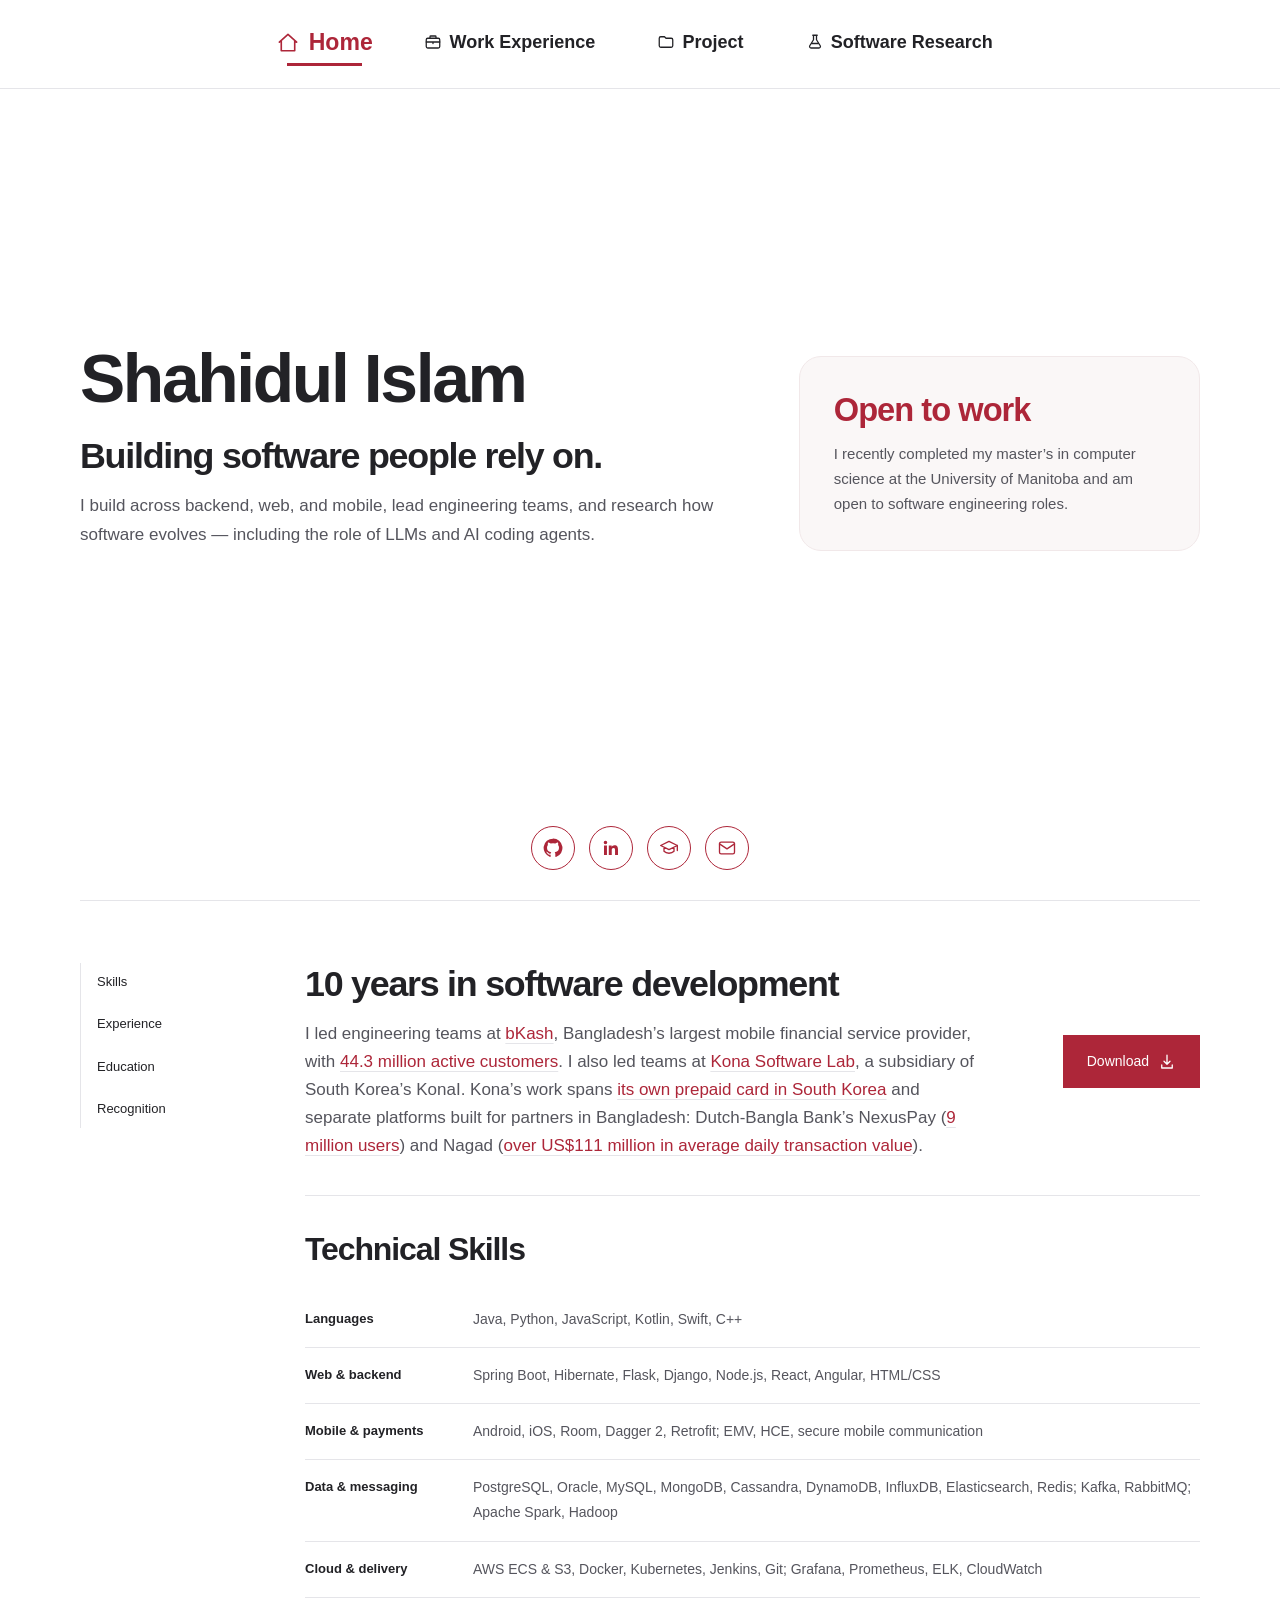
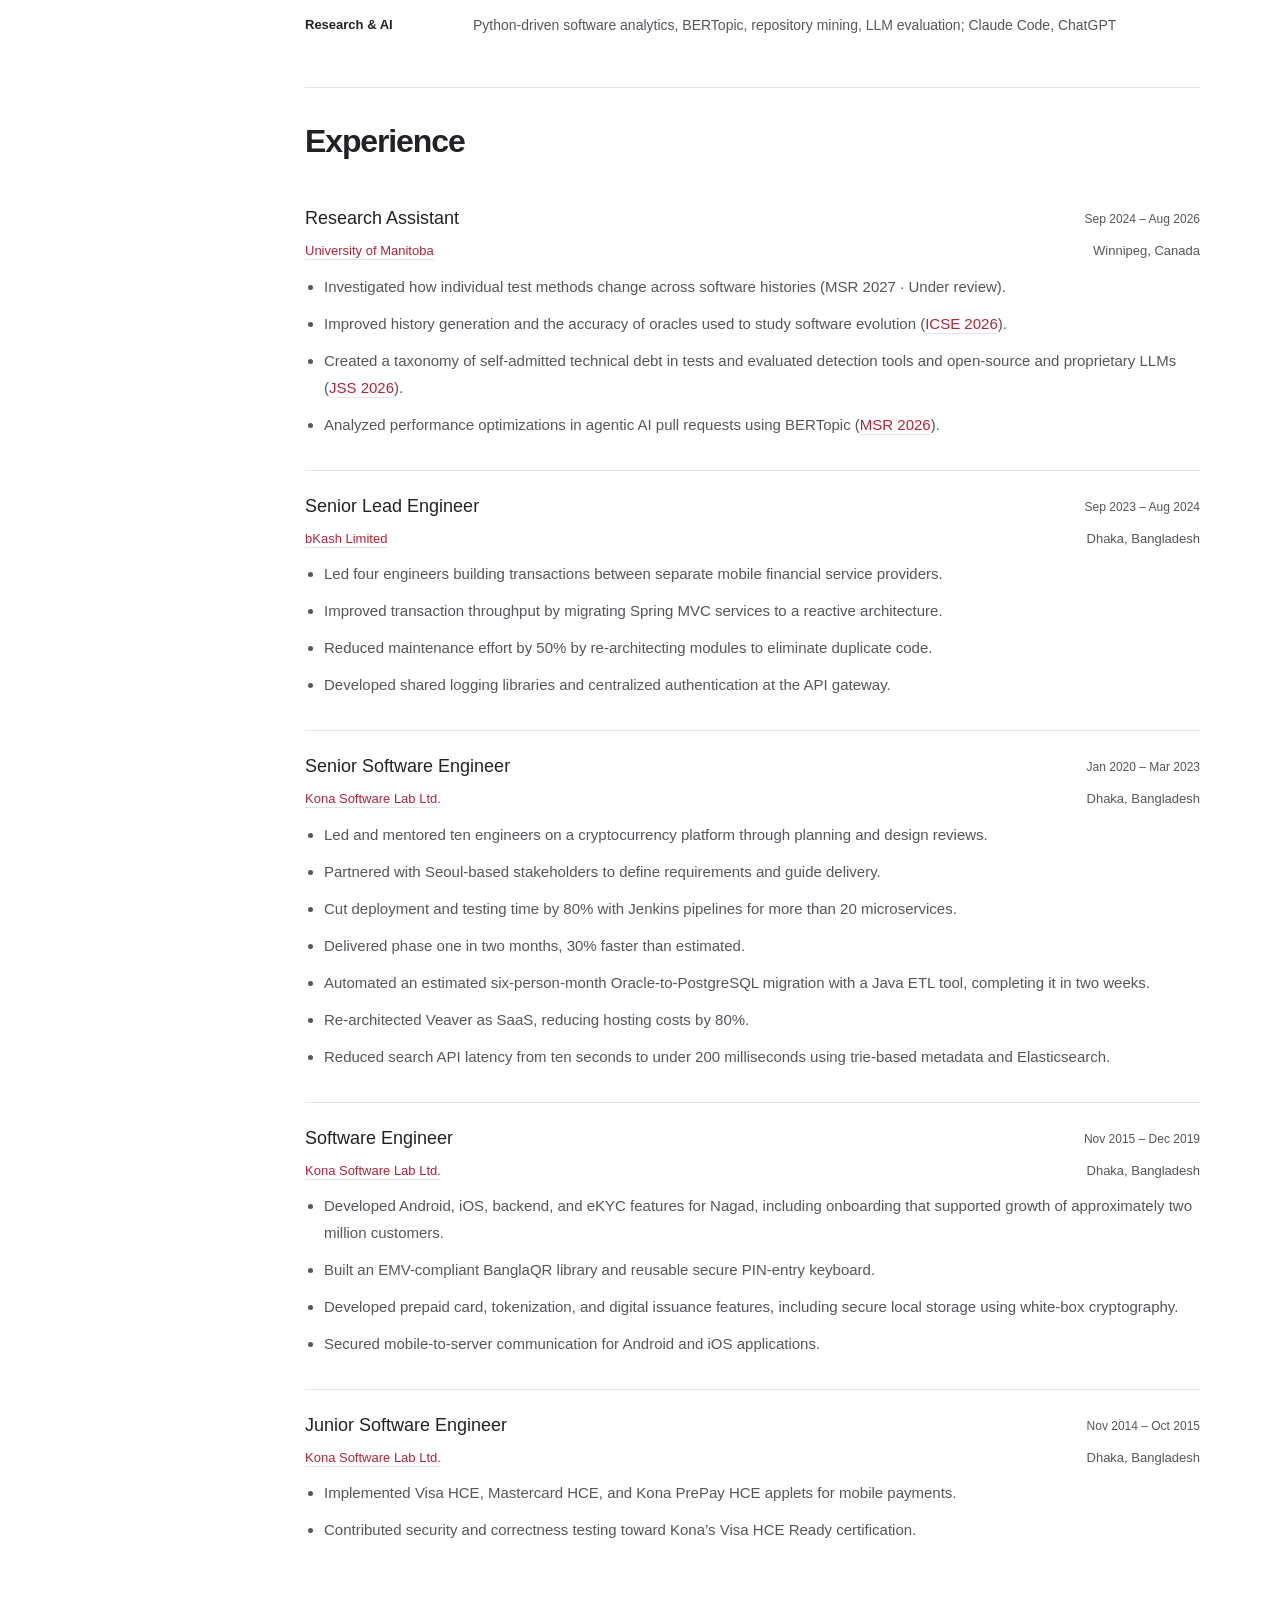
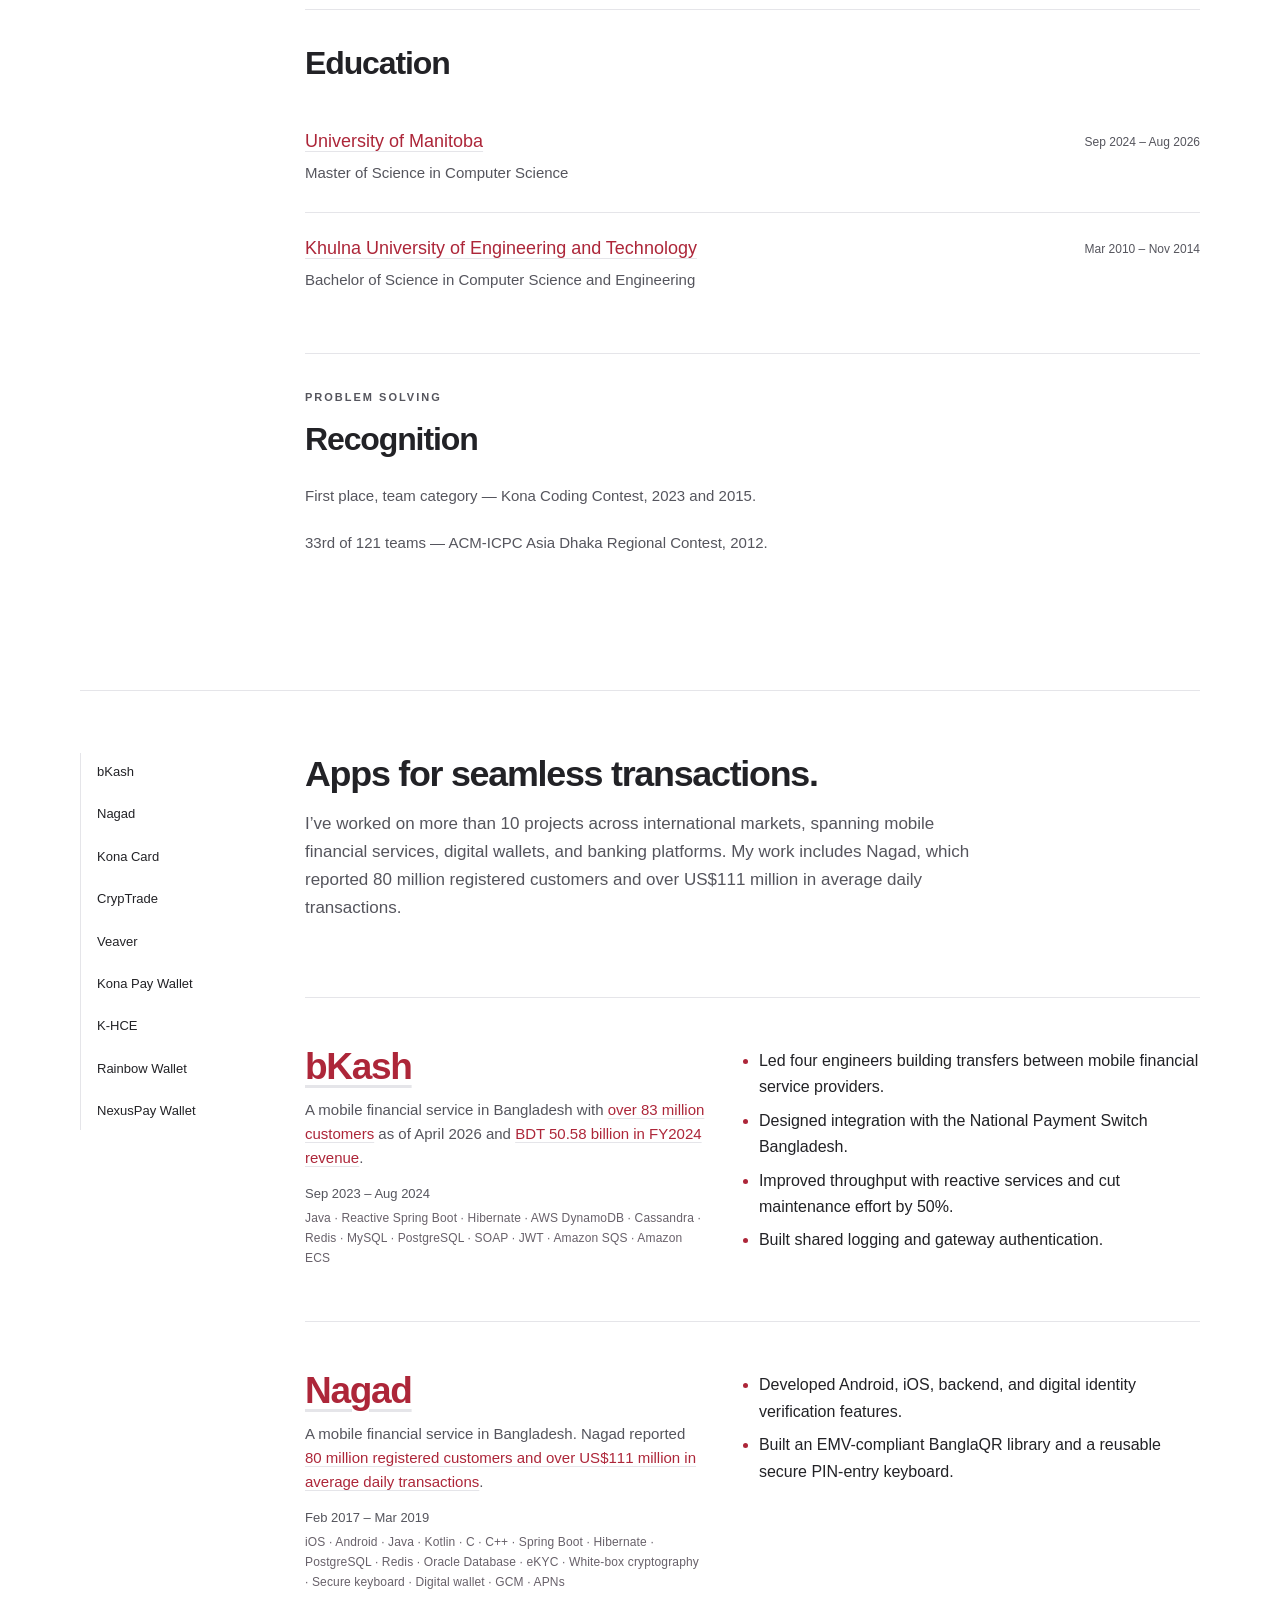
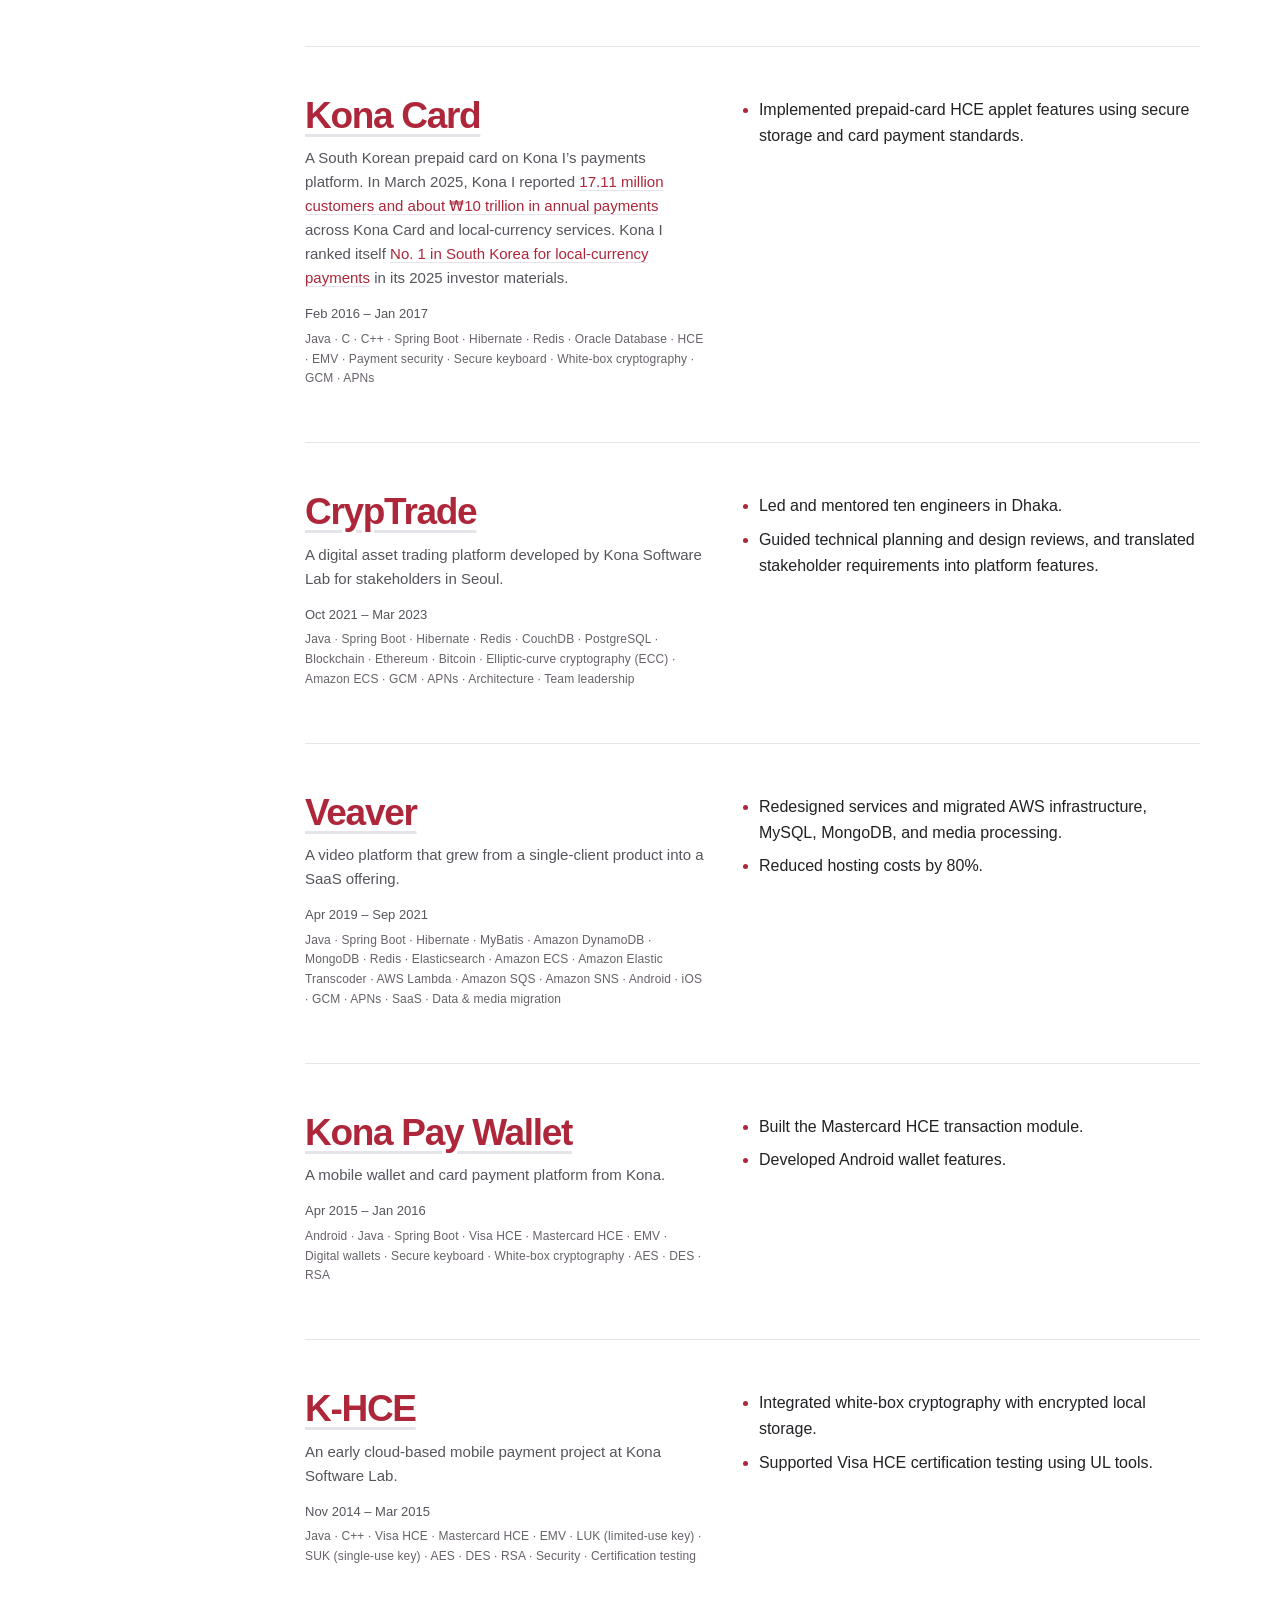
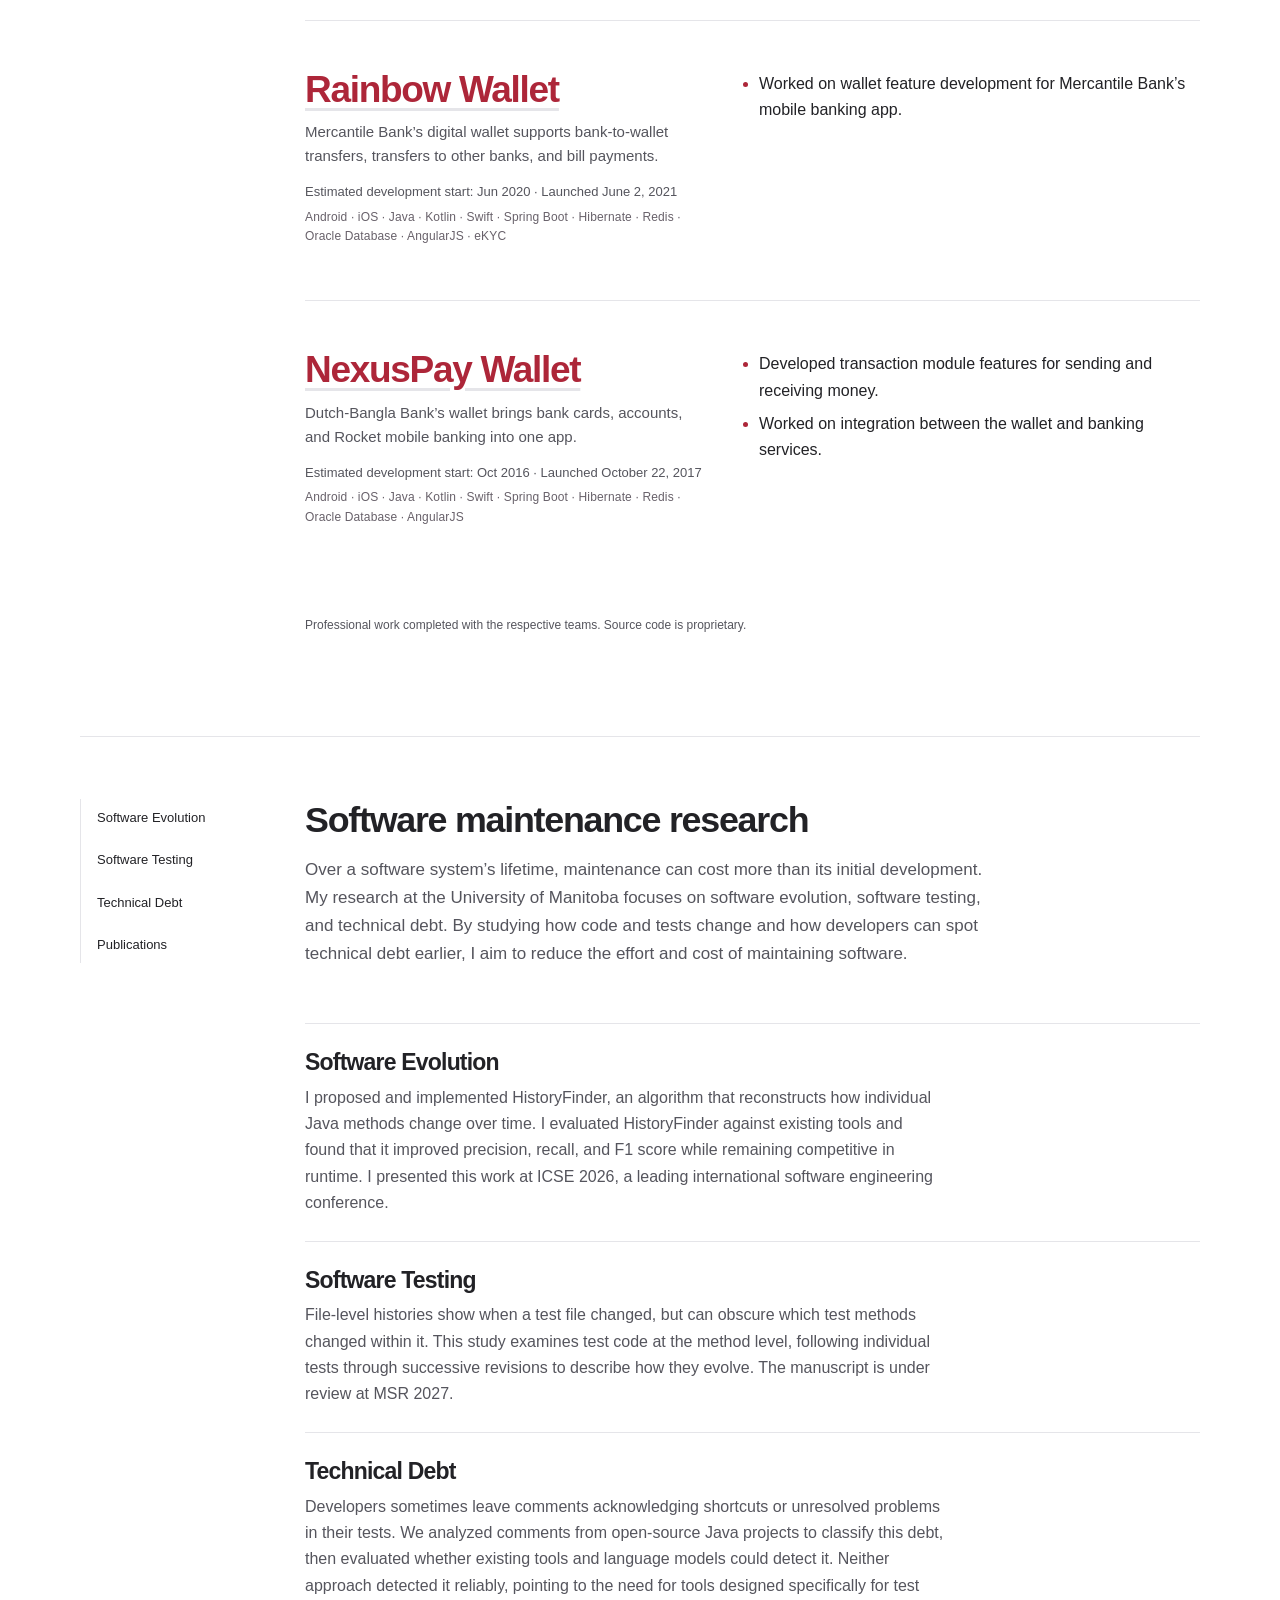
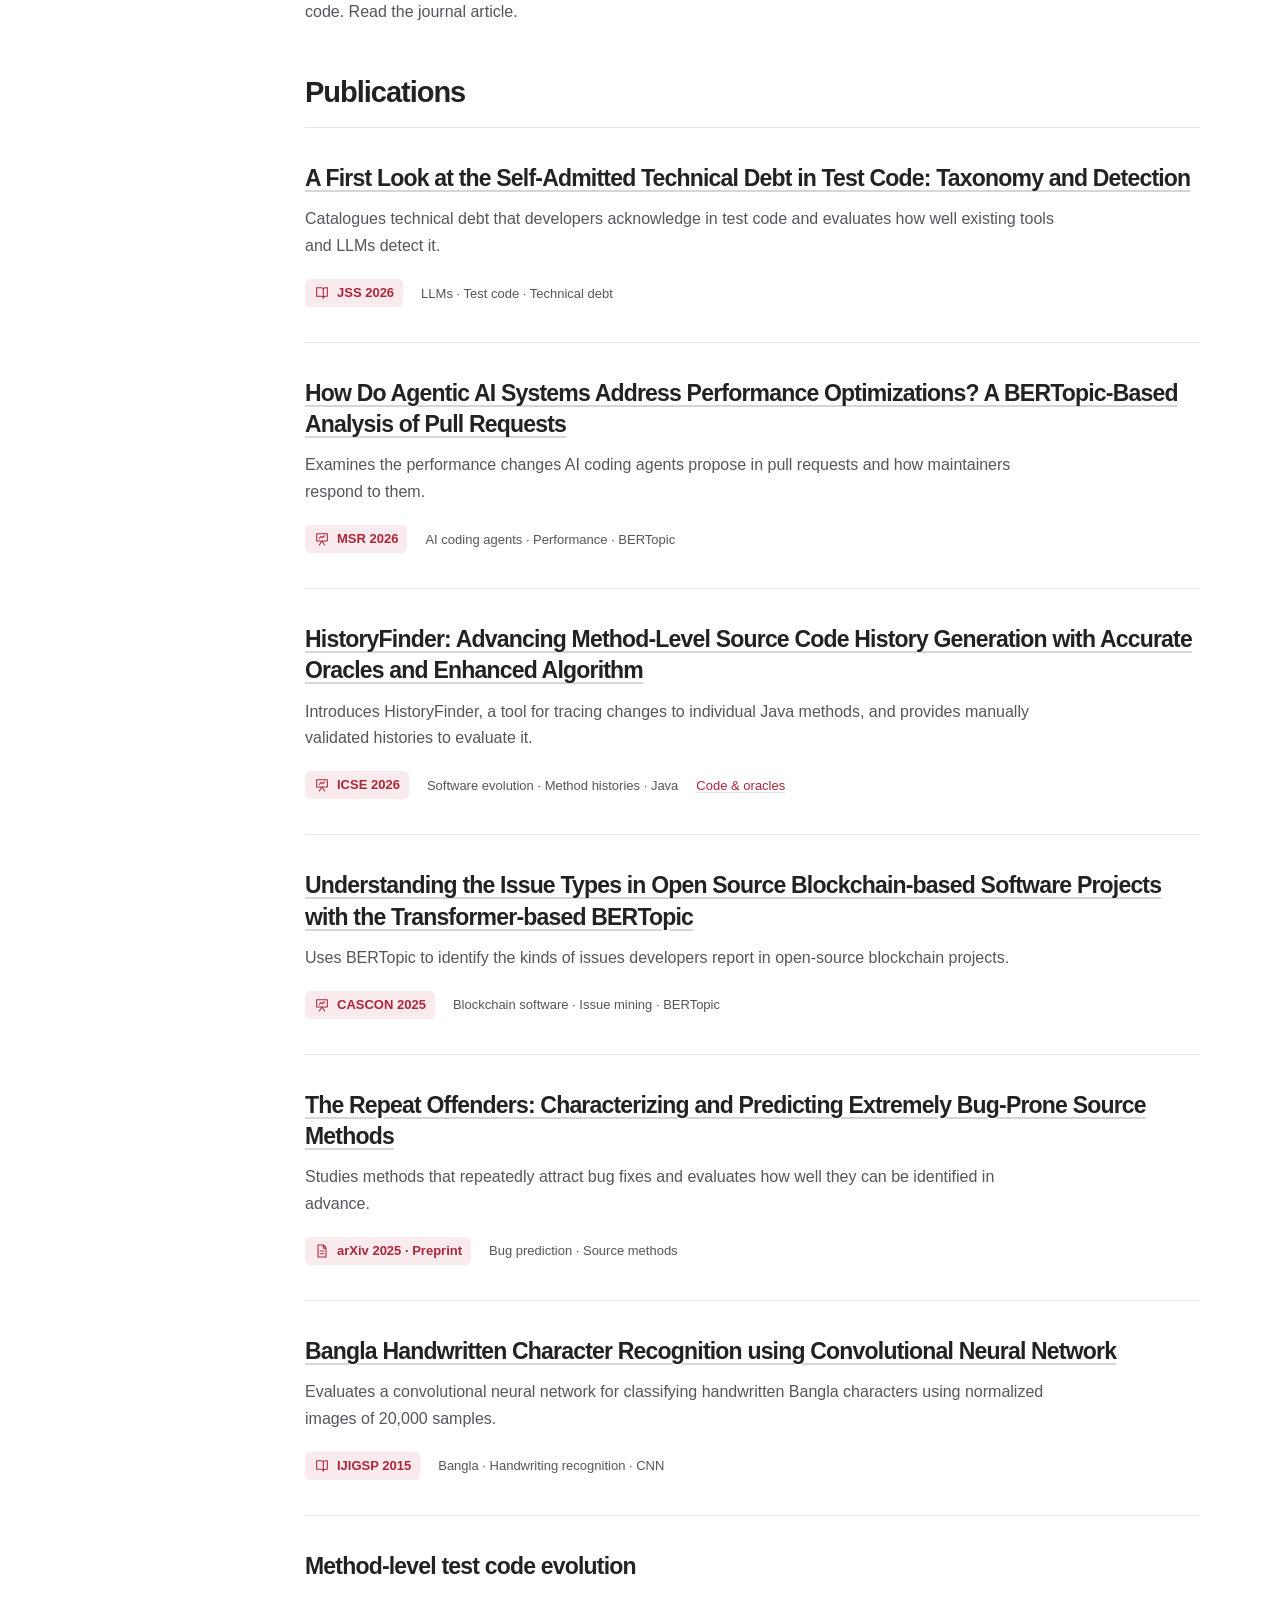
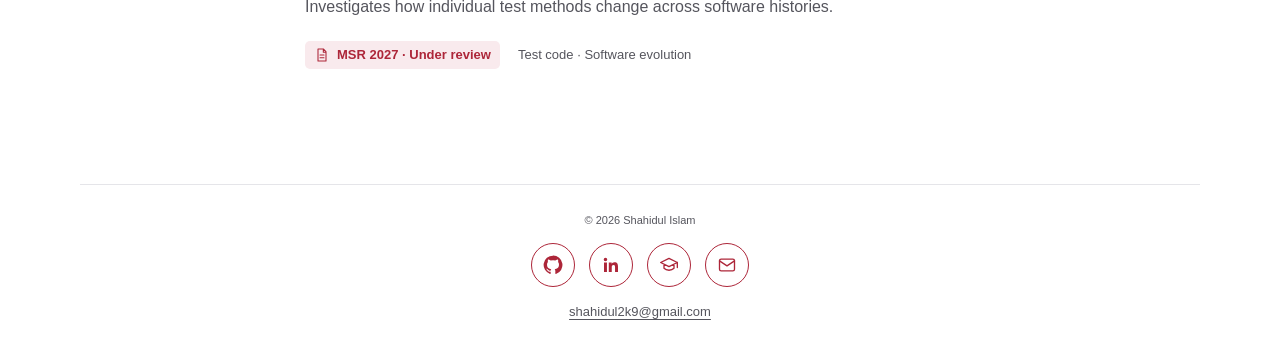
==== commit 961ce46c: "Clarify software maintenance research" ====
--- a/index.html
+++ b/index.html
@@ -1 +1 @@
-<!doctype html><html lang="en"><head><meta charset="utf-8"><meta name="viewport" content="width=device-width,initial-scale=1"><meta name="description" content="Shahidul Islam — software engineer in Winnipeg. Backend, frontend, mobile, technical leadership, and software engineering research with LLMs."><meta name="theme-color" content="#f7f7f2"><title>Software engineer · Shahidul Islam</title><link rel="icon" href="assets/favicon.svg" type="image/svg+xml"><link rel="stylesheet" href="styles.css?v=sidebar-fix"><script src="script.js?v=sidebar-default" defer></script></head><body class="continuous-page"><a class="skip" href="#main">Skip to content</a><header class="header"><div class="wrap header-inner"><nav aria-label="Main navigation"><a href="#home" aria-current="location"><span class="nav-label"><svg viewBox="0 0 24 24" fill="none" stroke="currentColor" stroke-width="1.7" stroke-linecap="round" stroke-linejoin="round" aria-hidden="true"><path d="m3 11 9-8 9 8M5 10v10h14V10"/></svg>Home</span></a><a href="#resume"><span class="nav-label"><svg viewBox="0 0 24 24" fill="none" stroke="currentColor" stroke-width="1.7" stroke-linecap="round" stroke-linejoin="round" aria-hidden="true" focusable="false"><rect x="3" y="7" width="18" height="13" rx="2"/><path d="M8 7V5a1 1 0 0 1 1-1h6a1 1 0 0 1 1 1v2M3 12h18m-9 0v2"/></svg>Work Experience</span></a><a href="#projects"><span class="nav-label"><svg viewBox="0 0 24 24" fill="none" stroke="currentColor" stroke-width="1.7" stroke-linecap="round" stroke-linejoin="round" aria-hidden="true" focusable="false"><path d="M3 7a2 2 0 0 1 2-2h5l2 2h7a2 2 0 0 1 2 2v8a2 2 0 0 1-2 2H5a2 2 0 0 1-2-2Z"/></svg>Project</span></a><a href="#research"><span class="nav-label"><svg viewBox="0 0 24 24" fill="none" stroke="currentColor" stroke-width="1.7" stroke-linecap="round" stroke-linejoin="round" aria-hidden="true" focusable="false"><path d="M9 3h6m-5 0v6l-5 8a2 2 0 0 0 1.7 3h10.6a2 2 0 0 0 1.7-3l-5-8V3M7.5 14h9"/></svg>Software Engineering Research</span></a></nav></div></header><main id="main" class="wrap"><section id="home" class="page-section" data-descriptor="Software Engineer" aria-label="Software Engineer"><section class="home-intro"><div class="home-bio"><h1>Shahidul Islam</h1><p class="home-headline">Building software people rely on.</p><p class="intro">I build across backend, web, and mobile, lead engineering teams, and research how software evolves — including the role of LLMs and AI coding agents.</p></div><div class="home-career"><p class="home-availability">Open to work</p><p class="home-context">I recently completed my master’s in computer science at the University of Manitoba and am open to software engineering roles.</p></div></section><nav class="social-links home-social" aria-label="Social profiles"><a href="https://github.com/shahidul2k9" aria-label="GitHub profile" title="GitHub"><svg viewBox="0 0 24 24" aria-hidden="true" focusable="false"><path fill="currentColor" d="M12 .75a11.25 11.25 0 0 0-3.558 21.923c.563.104.769-.244.769-.542 0-.267-.01-1.154-.016-2.093-3.13.68-3.79-1.327-3.79-1.327-.512-1.3-1.25-1.646-1.25-1.646-1.022-.7.077-.686.077-.686 1.13.08 1.725 1.16 1.725 1.16 1.005 1.722 2.637 1.225 3.28.937.102-.729.393-1.226.715-1.508-2.499-.284-5.126-1.25-5.126-5.565 0-1.23.44-2.234 1.16-3.022-.117-.284-.503-1.43.11-2.98 0 0 .945-.303 3.095 1.155a10.783 10.783 0 0 1 5.636 0c2.148-1.458 3.09-1.155 3.09-1.155.617 1.55.23 2.696.114 2.98.722.788 1.159 1.792 1.159 3.022 0 4.326-2.632 5.278-5.139 5.557.404.35.764 1.039.764 2.094 0 1.513-.014 2.733-.014 3.105 0 .301.203.651.774.54A11.25 11.25 0 0 0 12 .75Z"/></svg></a><a href="https://linkedin.com/in/shahidul2k9" aria-label="LinkedIn profile" title="LinkedIn"><svg viewBox="0 0 24 24" aria-hidden="true" focusable="false"><path fill="currentColor" d="M5.37 7.5a2.12 2.12 0 1 0 0-4.24 2.12 2.12 0 0 0 0 4.24ZM3.6 9h3.54v11.4H3.6V9Zm5.76 0h3.39v1.56h.05c.47-.89 1.63-1.83 3.35-1.83 3.58 0 4.25 2.36 4.25 5.43v6.24h-3.54v-5.53c0-1.32-.03-3.02-1.84-3.02-1.84 0-2.12 1.44-2.12 2.93v5.62H9.36V9Z"/></svg></a><a href="https://scholar.google.com/citations?user=U-7ma3EAAAAJ&amp;hl=en" aria-label="Google Scholar profile" title="Google Scholar"><svg viewBox="0 0 24 24" fill="none" stroke="currentColor" stroke-width="1.6" stroke-linecap="round" stroke-linejoin="round" aria-hidden="true" focusable="false"><path d="m2 9 10-5 10 5-10 5-10-5Zm4 2v5c3 3 9 3 12 0v-5m4-2v6"/></svg></a><a href="mailto:shahidul2k9@gmail.com" aria-label="Email me" title="Email me"><svg viewBox="0 0 24 24" fill="none" stroke="currentColor" stroke-width="1.6" stroke-linecap="round" stroke-linejoin="round" aria-hidden="true" focusable="false"><rect x="3" y="5" width="18" height="14" rx="2"/><path d="m3 7 9 6 9-6"/></svg></a></nav></section><section id="resume" class="page-section" data-descriptor="Engineering Experience" aria-label="Work Experience"><div class="resume-layout"><aside><nav aria-label="Resume sections"><a href="#skills">Skills</a><a href="#experience">Experience</a><a href="#education">Education</a><a href="#recognition">Recognition</a></nav></aside><div class="resume-content"><div class="resume-top"><div id="summary" class="resume-intro"><h2>10 years in software development</h2><p>I led engineering teams at <a href="https://www.bkash.com/en/blog/apex-bkash-team-up-to-make-shopping-more-rewarding">bKash</a>, Bangladesh’s largest mobile financial service provider, with <a href="https://www.legacy.bracbank.com/financialstatement/earnings-disclosure-fy24-q1-25.pdf">44.3 million active customers</a>. I also led teams at <a href="https://www.konasl.com/about">Kona Software Lab</a>, a subsidiary of South Korea’s KonaI. Kona’s work spans <a href="https://www.konacard.co.kr/">its own prepaid card in South Korea</a> and separate platforms built for partners in Bangladesh: Dutch-Bangla Bank’s NexusPay (<a href="https://dutchbanglabank.com/SustainableFinance/sustainabilityreport.pdf">9 million users</a>) and Nagad (<a href="https://www.prnewswire.com/news-releases/nagad-ignites-sdgs-thru-digital-financial-inclusion-in-bangladesh-301876392.html">over US$111 million in average daily transaction value</a>).</p></div><a class="button" href="assets/Md-Shahidul-Islam-Backend-Resume.pdf" download aria-label="Download backend resume PDF">Download <svg viewBox="0 0 24 24" width="18" height="18" fill="none" stroke="currentColor" stroke-width="1.75" stroke-linecap="round" stroke-linejoin="round" aria-hidden="true" focusable="false"><path d="M12 3v12m-4-4 4 4 4-4M5 16v4h14v-4"/></svg></a></div><section id="skills"><h2>Technical Skills</h2><dl><div><dt>Languages</dt><dd>Java, Python, JavaScript, Kotlin, Swift, C++</dd></div><div><dt>Web & backend</dt><dd>Spring Boot, Hibernate, Flask, Django, Node.js, React, Angular, HTML/CSS</dd></div><div><dt>Mobile & payments</dt><dd>Android, iOS, Room, Dagger 2, Retrofit; EMV, HCE, secure mobile communication</dd></div><div><dt>Data & messaging</dt><dd>PostgreSQL, Oracle, MySQL, MongoDB, Cassandra, DynamoDB, InfluxDB, Elasticsearch, Redis; Kafka, RabbitMQ; Apache Spark, Hadoop</dd></div><div><dt>Cloud & delivery</dt><dd>AWS ECS & S3, Docker, Kubernetes, Jenkins, Git; Grafana, Prometheus, ELK, CloudWatch</dd></div><div><dt>Research & AI</dt><dd>Python-driven software analytics, BERTopic, repository mining, LLM evaluation; Claude Code, ChatGPT</dd></div></dl></section><section id="experience"><h2>Experience</h2><article class="job"><div class="job-heading"><h3>Research Assistant</h3><span>Sep 2024 – Aug 2026</span></div><div class="job-company"><span><a href="https://umanitoba.ca/">University of Manitoba</a></span><span>Winnipeg, Canada</span></div><ul><li>Investigated how individual test methods change across software histories (MSR 2027 · Under review).</li><li>Improved history generation and the accuracy of oracles used to study software evolution (<a href="https://dl.acm.org/doi/10.1145/3744916.3773238">ICSE 2026</a>).</li><li>Created a taxonomy of self-admitted technical debt in tests and evaluated detection tools and open-source and proprietary LLMs (<a href="https://www.sciencedirect.com/science/article/pii/S0164121226003535">JSS 2026</a>).</li><li>Analyzed performance optimizations in agentic AI pull requests using BERTopic (<a href="https://doi.org/10.1145/3793302.3793619">MSR 2026</a>).</li></ul></article><article class="job"><div class="job-heading"><h3>Senior Lead Engineer</h3><span>Sep 2023 – Aug 2024</span></div><div class="job-company"><span><a href="https://www.bkash.com/">bKash Limited</a></span><span>Dhaka, Bangladesh</span></div><ul><li>Led four engineers building transactions between separate mobile financial service providers.</li><li>Improved transaction throughput by migrating Spring MVC services to a reactive architecture.</li><li>Reduced maintenance effort by 50% by re-architecting modules to eliminate duplicate code.</li><li>Developed shared logging libraries and centralized authentication at the API gateway.</li></ul></article><article class="job"><div class="job-heading"><h3>Senior Software Engineer</h3><span>Jan 2020 – Mar 2023</span></div><div class="job-company"><span><a href="https://konasl.com/">Kona Software Lab Ltd.</a></span><span>Dhaka, Bangladesh</span></div><ul><li>Led and mentored ten engineers on a cryptocurrency platform through planning and design reviews.</li><li>Partnered with Seoul-based stakeholders to define requirements and guide delivery.</li><li>Cut deployment and testing time by 80% with Jenkins pipelines for more than 20 microservices.</li><li>Delivered phase one in two months, 30% faster than estimated.</li><li>Automated an estimated six-person-month Oracle-to-PostgreSQL migration with a Java ETL tool, completing it in two weeks.</li><li>Re-architected Veaver as SaaS, reducing hosting costs by 80%.</li><li>Reduced search API latency from ten seconds to under 200 milliseconds using trie-based metadata and Elasticsearch.</li></ul></article><article class="job"><div class="job-heading"><h3>Software Engineer</h3><span>Nov 2015 – Dec 2019</span></div><div class="job-company"><span><a href="https://konasl.com/">Kona Software Lab Ltd.</a></span><span>Dhaka, Bangladesh</span></div><ul><li>Developed Android, iOS, backend, and eKYC features for Nagad, including onboarding that supported growth of approximately two million customers.</li><li>Built an EMV-compliant BanglaQR library and reusable secure PIN-entry keyboard.</li><li>Developed prepaid card, tokenization, and digital issuance features, including secure local storage using white-box cryptography.</li><li>Secured mobile-to-server communication for Android and iOS applications.</li></ul></article><article class="job"><div class="job-heading"><h3>Junior Software Engineer</h3><span>Nov 2014 – Oct 2015</span></div><div class="job-company"><span><a href="https://konasl.com/">Kona Software Lab Ltd.</a></span><span>Dhaka, Bangladesh</span></div><ul><li>Implemented Visa HCE, Mastercard HCE, and Kona PrePay HCE applets for mobile payments.</li><li>Contributed security and correctness testing toward Kona’s Visa HCE Ready certification.</li></ul></article></section><section id="education"><h2>Education</h2><article class="job"><div class="job-heading"><h3><a href="https://umanitoba.ca/">University of Manitoba</a></h3><span>Sep 2024 – Aug 2026</span></div><p>Master of Science in Computer Science</p></article><article class="job"><div class="job-heading"><h3><a href="https://www.kuet.ac.bd/">Khulna University of Engineering and Technology</a></h3><span>Mar 2010 – Nov 2014</span></div><p>Bachelor of Science in Computer Science and Engineering</p></article></section><section id="recognition"><p class="eyebrow">Problem solving</p><h2>Recognition</h2><p>First place, team category — Kona Coding Contest, 2023 and 2015.</p><p>33rd of 121 teams — ACM-ICPC Asia Dhaka Regional Contest, 2012.</p></section></div></div></section><section id="projects" class="page-section" data-descriptor="Real-world Projects" aria-label="Project"><div class="resume-layout section-layout"><aside><nav aria-label="Projects sections"><a href="#bkash">bKash</a><a href="#nagad">Nagad</a><a href="#kona-card">Kona Card</a><a href="#cryptrade">CrypTrade</a><a href="#veaver">Veaver</a><a href="#kona-pay">Kona Pay Wallet</a><a href="#k-hce">K-HCE</a><a href="#rainbow-wallet">Rainbow Wallet</a><a href="#nexuspay-wallet">NexusPay Wallet</a></nav></aside><div class="section-body"><section class="page-intro"><h1>Apps for seamless transactions.</h1><p>I’ve worked on more than 10 projects across international markets, spanning mobile financial services, digital wallets, and banking platforms. My work includes Nagad, which reported <a href="https://www.prnewswire.com/apac/news-releases/nagad-leads-the-digital-payments-revolution-in-bangladesh-301905248.html">80 million registered customers and over US$111 million in average daily transactions</a>.</p></section><section aria-label="Professional projects"><article class="project-row" id="bkash"><div class="project-overview"><h3 class="project-name"><a href="https://www.bkash.com/">bKash</a></h3><p class="project-description">A mobile financial service in Bangladesh with <a href="https://www.bkash.com/en/about">over 83 million customers</a> as of April 2026 and <a href="https://www.bracbank.com/financialstatement/earnings-disclosure-fy24-q1-25.pdf">BDT 50.58 billion in FY2024 revenue</a>.</p><p class="meta">Sep 2023 – Aug 2024</p><p class="tags">Java · Reactive Spring Boot · Hibernate · AWS DynamoDB · Cassandra · Redis · MySQL · PostgreSQL · SOAP · JWT · Amazon SQS · Amazon ECS</p></div><ul class="project-contributions" aria-label="bKash contributions"><li>Led four engineers building transfers between mobile financial service providers.</li><li>Designed integration with the National Payment Switch Bangladesh.</li><li>Improved throughput with reactive services and cut maintenance effort by 50%.</li><li>Built shared logging and gateway authentication.</li></ul></article><article class="project-row" id="nagad"><div class="project-overview"><h3 class="project-name"><a href="https://nagad.com.bd/bn">Nagad</a></h3><p class="project-description">A mobile financial service in Bangladesh. Nagad reported <a href="https://www.prnewswire.com/apac/news-releases/nagad-leads-the-digital-payments-revolution-in-bangladesh-301905248.html">80 million registered customers and over US$111 million in average daily transactions</a>.</p><p class="meta">Feb 2017 – Mar 2019</p><p class="tags">iOS · Android · Java · Kotlin · C · C++ · Spring Boot · Hibernate · PostgreSQL · Redis · Oracle Database · eKYC · White-box cryptography · Secure keyboard · Digital wallet · GCM · APNs</p></div><ul class="project-contributions" aria-label="Nagad contributions"><li>Developed Android, iOS, backend, and digital identity verification features.</li><li>Built an EMV-compliant BanglaQR library and a reusable secure PIN-entry keyboard.</li></ul></article><article class="project-row" id="kona-card"><div class="project-overview"><h3 class="project-name"><a href="https://www.konacard.co.kr/">Kona Card</a></h3><p class="project-description">A South Korean prepaid card on Kona I’s payments platform. In March 2025, Kona I reported <a href="https://kind.krx.co.kr/external/2025/05/14/000276/20250514000589/11013.htm">17.11 million customers and about ₩10 trillion in annual payments</a> across Kona Card and local-currency services. Kona I ranked itself <a href="https://konai.com/uploads/IR_BOOK_20250210_123a2ae0de.pdf">No. 1 in South Korea for local-currency payments</a> in its 2025 investor materials.</p><p class="meta">Feb 2016 – Jan 2017</p><p class="tags">Java · C · C++ · Spring Boot · Hibernate · Redis · Oracle Database · HCE · EMV · Payment security · Secure keyboard · White-box cryptography · GCM · APNs</p></div><ul class="project-contributions" aria-label="Kona Card contributions"><li>Implemented prepaid-card HCE applet features using secure storage and card payment standards.</li></ul></article><article class="project-row" id="cryptrade"><div class="project-overview"><h3 class="project-name"><a href="https://konasl.com/" aria-label="CrypTrade — Company website">CrypTrade</a></h3><p class="project-description">A digital asset trading platform developed by Kona Software Lab for stakeholders in Seoul.</p><p class="meta">Oct 2021 – Mar 2023</p><p class="tags">Java · Spring Boot · Hibernate · Redis · CouchDB · PostgreSQL · Blockchain · Ethereum · Bitcoin · Elliptic-curve cryptography (ECC) · Amazon ECS · GCM · APNs · Architecture · Team leadership</p></div><ul class="project-contributions" aria-label="CrypTrade contributions"><li>Led and mentored ten engineers in Dhaka.</li><li>Guided technical planning and design reviews, and translated stakeholder requirements into platform features.</li></ul></article><article class="project-row" id="veaver"><div class="project-overview"><h3 class="project-name"><a href="https://konasl.com/" aria-label="Veaver — Company website">Veaver</a></h3><p class="project-description">A video platform that grew from a single-client product into a SaaS offering.</p><p class="meta">Apr 2019 – Sep 2021</p><p class="tags">Java · Spring Boot · Hibernate · MyBatis · Amazon DynamoDB · MongoDB · Redis · Elasticsearch · Amazon ECS · Amazon Elastic Transcoder · AWS Lambda · Amazon SQS · Amazon SNS · Android · iOS · GCM · APNs · SaaS · Data &amp; media migration</p></div><ul class="project-contributions" aria-label="Veaver contributions"><li>Redesigned services and migrated AWS infrastructure, MySQL, MongoDB, and media processing.</li><li>Reduced hosting costs by 80%.</li></ul></article><article class="project-row" id="kona-pay"><div class="project-overview"><h3 class="project-name"><a href="https://konai.com/product/payment" aria-label="Kona Pay Wallet — Company payment platform">Kona Pay Wallet</a></h3><p class="project-description">A mobile wallet and card payment platform from Kona.</p><p class="meta">Apr 2015 – Jan 2016</p><p class="tags">Android · Java · Spring Boot · Visa HCE · Mastercard HCE · EMV · Digital wallets · Secure keyboard · White-box cryptography · AES · DES · RSA</p></div><ul class="project-contributions" aria-label="Kona Pay Wallet contributions"><li>Built the Mastercard HCE transaction module.</li><li>Developed Android wallet features.</li></ul></article><article class="project-row" id="k-hce"><div class="project-overview"><h3 class="project-name"><a href="https://konasl.com/" aria-label="K-HCE — Company website">K-HCE</a></h3><p class="project-description">An early cloud-based mobile payment project at Kona Software Lab.</p><p class="meta">Nov 2014 – Mar 2015</p><p class="tags">Java · C++ · Visa HCE · Mastercard HCE · EMV · LUK (limited-use key) · SUK (single-use key) · AES · DES · RSA · Security · Certification testing</p></div><ul class="project-contributions" aria-label="K-HCE contributions"><li>Integrated white-box cryptography with encrypted local storage.</li><li>Supported Visa HCE certification testing using UL tools.</li></ul></article><article class="project-row" id="rainbow-wallet"><div class="project-overview"><h3 class="project-name"><a href="https://www.mblbd.com/digital-banking-faq-en">Rainbow Wallet</a></h3><p class="project-description">Mercantile Bank’s digital wallet supports bank-to-wallet transfers, transfers to other banks, and bill payments.</p><p class="meta">Estimated development start: Jun 2020 · <a href="https://www.mblbd.com/aboutus/milestones">Launched June 2, 2021</a></p><p class="tags">Android · iOS · Java · Kotlin · Swift · Spring Boot · Hibernate · Redis · Oracle Database · AngularJS · eKYC</p></div><ul class="project-contributions" aria-label="Rainbow Wallet contributions"><li>Worked on wallet feature development for Mercantile Bank’s mobile banking app.</li></ul></article><article class="project-row" id="nexuspay-wallet"><div class="project-overview"><h3 class="project-name"><a href="https://www.dutchbanglabank.com/nexuspay/nexusPay-home.html">NexusPay Wallet</a></h3><p class="project-description">Dutch-Bangla Bank’s wallet brings bank cards, accounts, and Rocket mobile banking into one app.</p><p class="meta">Estimated development start: Oct 2016 · <a href="https://www.scribd.com/document/420636321/Annual-Report-2018">Launched October 22, 2017</a></p><p class="tags">Android · iOS · Java · Kotlin · Swift · Spring Boot · Hibernate · Redis · Oracle Database · AngularJS</p></div><ul class="project-contributions" aria-label="NexusPay Wallet contributions"><li>Developed transaction module features for sending and receiving money.</li><li>Worked on integration between the wallet and banking services.</li></ul></article></section><p class="note">Professional work completed with the respective teams. Source code is proprietary.</p></div></div></section><section id="research" class="page-section" data-descriptor="Software Engineering Research" aria-label="Research"><div class="resume-layout section-layout"><aside><nav aria-label="Research sections"><a href="#software-evolution">Software Evolution</a><a href="#software-testing">Software Testing</a><a href="#technical-debt">Technical Debt</a><a href="#publications">Publications</a></nav></aside><div class="section-body"><div class="page-intro research-intro"><h2>Software maintenance research</h2><p>My research at the University of Manitoba spans software evolution, software testing, and technical debt. I study how code and tests change over time and how developers can better identify maintenance problems in test code.</p></div><section class="research-topic" id="software-evolution"><h3>Software Evolution</h3><p>I proposed and implemented <a href="https://dl.acm.org/doi/10.1145/3744916.3773238">HistoryFinder</a>, an algorithm that reconstructs how individual Java methods change over time. I evaluated HistoryFinder against existing tools and found that it improved precision, recall, and F1 score while remaining competitive in runtime. I presented this work at <a href="https://conf.researchr.org/details/icse-2026/icse-2026-research-track/196/HistoryFinder-Advancing-Method-Level-Source-Code-History-Generation-with-Accurate-Or">ICSE 2026, a leading international software engineering conference</a>.</p></section><section class="research-topic" id="software-testing"><h3>Software Testing</h3><p>File-level histories show when a test file changed, but can obscure which test methods changed within it. This study examines test code at the method level, following individual tests through successive revisions to describe how they evolve. The manuscript is under review at MSR 2027.</p></section><section class="research-topic" id="technical-debt"><h3>Technical Debt</h3><p>Developers sometimes leave comments acknowledging shortcuts or unresolved problems in their tests. We analyzed comments from open-source Java projects to classify this debt, then evaluated whether existing tools and language models could detect it. Neither approach detected it reliably, pointing to the need for tools designed specifically for test code. <a href="https://www.sciencedirect.com/science/article/pii/S0164121226003535">Read the journal article</a>.</p></section><section id="publications" class="publication-list" aria-label="Research publications"><h2 class="publication-list-title">Publications</h2><article><h3><a href="https://www.sciencedirect.com/science/article/pii/S0164121226003535">A First Look at the Self-Admitted Technical Debt in Test Code: Taxonomy and Detection</a></h3><p>Catalogues technical debt that developers acknowledge in test code and evaluates how well existing tools and LLMs detect it.</p><p class="publication-meta"><strong class="venue-badge" title="Journal of Systems and Software"><svg viewBox="0 0 24 24" fill="none" stroke="currentColor" stroke-width="1.6" stroke-linecap="round" stroke-linejoin="round" aria-hidden="true" focusable="false"><path d="M4 4h7a3 3 0 0 1 3 3v13a3 3 0 0 0-3-3H4V4Zm16 0h-3a3 3 0 0 0-3 3v13a3 3 0 0 1 3-3h3V4Z"/></svg>JSS 2026</strong><span>LLMs · Test code · Technical debt</span></p></article><article><h3><a href="https://doi.org/10.1145/3793302.3793619">How Do Agentic AI Systems Address Performance Optimizations? A BERTopic-Based Analysis of Pull Requests</a></h3><p>Examines the performance changes AI coding agents propose in pull requests and how maintainers respond to them.</p><p class="publication-meta"><strong class="venue-badge" title="Mining Software Repositories"><svg viewBox="0 0 24 24" fill="none" stroke="currentColor" stroke-width="1.6" stroke-linecap="round" stroke-linejoin="round" aria-hidden="true" focusable="false"><path d="M4 4h16v11H4zM8 21l4-6 4 6m-8-10 3-3 2 2 3-3"/></svg>MSR 2026</strong><span>AI coding agents · Performance · BERTopic</span></p></article><article><h3><a href="https://dl.acm.org/doi/10.1145/3744916.3773238">HistoryFinder: Advancing Method-Level Source Code History Generation with Accurate Oracles and Enhanced Algorithm</a></h3><p>Introduces HistoryFinder, a tool for tracing changes to individual Java methods, and provides manually validated histories to evaluate it.</p><p class="publication-meta"><strong class="venue-badge" title="International Conference on Software Engineering"><svg viewBox="0 0 24 24" fill="none" stroke="currentColor" stroke-width="1.6" stroke-linecap="round" stroke-linejoin="round" aria-hidden="true" focusable="false"><path d="M4 4h16v11H4zM8 21l4-6 4 6m-8-10 3-3 2 2 3-3"/></svg>ICSE 2026</strong><span>Software evolution · Method histories · Java</span><a href="https://github.com/SQMLab/HistoryFinder">Code &amp; oracles</a></p></article><article><h3><a href="https://conf.researchr.org/details/cascon-2025/technical-papers-track/5/Understanding-the-Issue-Types-in-Open-Source-Blockchain-based-Software-Projects-with-">Understanding the Issue Types in Open Source Blockchain-based Software Projects with the Transformer-based BERTopic</a></h3><p>Uses BERTopic to identify the kinds of issues developers report in open-source blockchain projects.</p><p class="publication-meta"><strong class="venue-badge" title="International Conference on Collaborative Advances in Software and Computing"><svg viewBox="0 0 24 24" fill="none" stroke="currentColor" stroke-width="1.6" stroke-linecap="round" stroke-linejoin="round" aria-hidden="true" focusable="false"><path d="M4 4h16v11H4zM8 21l4-6 4 6m-8-10 3-3 2 2 3-3"/></svg>CASCON 2025</strong><span>Blockchain software · Issue mining · BERTopic</span></p></article><article><h3><a href="https://arxiv.org/abs/2511.22726">The Repeat Offenders: Characterizing and Predicting Extremely Bug-Prone Source Methods</a></h3><p>Studies methods that repeatedly attract bug fixes and evaluates how well they can be identified in advance.</p><p class="publication-meta"><strong class="venue-badge" title="arXiv preprint"><svg viewBox="0 0 24 24" fill="none" stroke="currentColor" stroke-width="1.6" stroke-linecap="round" stroke-linejoin="round" aria-hidden="true" focusable="false"><path d="M6 3h8l4 4v14H6zM14 3v5h4M9 12h6m-6 4h6"/></svg>arXiv 2025 · Preprint</strong><span>Bug prediction · Source methods</span></p></article><article><h3><a href="https://www.mecs-press.org/ijigsp/ijigsp-v7-n8/v7n8-5.html">Bangla Handwritten Character Recognition using Convolutional Neural Network</a></h3><p>Evaluates a convolutional neural network for classifying handwritten Bangla characters using normalized images of 20,000 samples.</p><p class="publication-meta"><strong class="venue-badge" title="International Journal of Image, Graphics and Signal Processing"><svg viewBox="0 0 24 24" fill="none" stroke="currentColor" stroke-width="1.6" stroke-linecap="round" stroke-linejoin="round" aria-hidden="true" focusable="false"><path d="M4 4h7a3 3 0 0 1 3 3v13a3 3 0 0 0-3-3H4V4Zm16 0h-3a3 3 0 0 0-3 3v13a3 3 0 0 1 3-3h3V4Z"/></svg>IJIGSP 2015</strong><span>Bangla · Handwriting recognition · CNN</span></p></article><article><h3>Method-level test code evolution</h3><p>Investigates how individual test methods change across software histories.</p><p class="publication-meta"><strong class="venue-badge" title="Mining Software Repositories submission, under review"><svg viewBox="0 0 24 24" fill="none" stroke="currentColor" stroke-width="1.6" stroke-linecap="round" stroke-linejoin="round" aria-hidden="true" focusable="false"><path d="M6 3h8l4 4v14H6zM14 3v5h4M9 12h6m-6 4h6"/></svg>MSR 2027 · Under review</strong><span>Test code · Software evolution</span></p></article></section></div></div></section></main><footer id="contact" class="wrap portfolio-footer"><span>© 2026 Shahidul Islam</span><nav class="social-links footer-social" aria-label="Social profiles"><a href="https://github.com/shahidul2k9" aria-label="GitHub profile" title="GitHub"><svg viewBox="0 0 24 24" aria-hidden="true" focusable="false"><path fill="currentColor" d="M12 .75a11.25 11.25 0 0 0-3.558 21.923c.563.104.769-.244.769-.542 0-.267-.01-1.154-.016-2.093-3.13.68-3.79-1.327-3.79-1.327-.512-1.3-1.25-1.646-1.25-1.646-1.022-.7.077-.686.077-.686 1.13.08 1.725 1.16 1.725 1.16 1.005 1.722 2.637 1.225 3.28.937.102-.729.393-1.226.715-1.508-2.499-.284-5.126-1.25-5.126-5.565 0-1.23.44-2.234 1.16-3.022-.117-.284-.503-1.43.11-2.98 0 0 .945-.303 3.095 1.155a10.783 10.783 0 0 1 5.636 0c2.148-1.458 3.09-1.155 3.09-1.155.617 1.55.23 2.696.114 2.98.722.788 1.159 1.792 1.159 3.022 0 4.326-2.632 5.278-5.139 5.557.404.35.764 1.039.764 2.094 0 1.513-.014 2.733-.014 3.105 0 .301.203.651.774.54A11.25 11.25 0 0 0 12 .75Z"/></svg></a><a href="https://linkedin.com/in/shahidul2k9" aria-label="LinkedIn profile" title="LinkedIn"><svg viewBox="0 0 24 24" aria-hidden="true" focusable="false"><path fill="currentColor" d="M5.37 7.5a2.12 2.12 0 1 0 0-4.24 2.12 2.12 0 0 0 0 4.24ZM3.6 9h3.54v11.4H3.6V9Zm5.76 0h3.39v1.56h.05c.47-.89 1.63-1.83 3.35-1.83 3.58 0 4.25 2.36 4.25 5.43v6.24h-3.54v-5.53c0-1.32-.03-3.02-1.84-3.02-1.84 0-2.12 1.44-2.12 2.93v5.62H9.36V9Z"/></svg></a><a href="https://scholar.google.com/citations?user=U-7ma3EAAAAJ&amp;hl=en" aria-label="Google Scholar profile" title="Google Scholar"><svg viewBox="0 0 24 24" fill="none" stroke="currentColor" stroke-width="1.6" stroke-linecap="round" stroke-linejoin="round" aria-hidden="true" focusable="false"><path d="m2 9 10-5 10 5-10 5-10-5Zm4 2v5c3 3 9 3 12 0v-5m4-2v6"/></svg></a><a href="mailto:shahidul2k9@gmail.com" aria-label="Email me" title="Email me"><svg viewBox="0 0 24 24" fill="none" stroke="currentColor" stroke-width="1.6" stroke-linecap="round" stroke-linejoin="round" aria-hidden="true" focusable="false"><rect x="3" y="5" width="18" height="14" rx="2"/><path d="m3 7 9 6 9-6"/></svg></a></nav><a class="footer-email" href="mailto:shahidul2k9@gmail.com">shahidul2k9@gmail.com</a></footer></body></html>+<!doctype html><html lang="en"><head><meta charset="utf-8"><meta name="viewport" content="width=device-width,initial-scale=1"><meta name="description" content="Shahidul Islam — software engineer in Winnipeg. Backend, frontend, mobile, technical leadership, and software engineering research with LLMs."><meta name="theme-color" content="#f7f7f2"><title>Software engineer · Shahidul Islam</title><link rel="icon" href="assets/favicon.svg" type="image/svg+xml"><link rel="stylesheet" href="styles.css?v=sidebar-fix"><script src="script.js?v=sidebar-default" defer></script></head><body class="continuous-page"><a class="skip" href="#main">Skip to content</a><header class="header"><div class="wrap header-inner"><nav aria-label="Main navigation"><a href="#home" aria-current="location"><span class="nav-label"><svg viewBox="0 0 24 24" fill="none" stroke="currentColor" stroke-width="1.7" stroke-linecap="round" stroke-linejoin="round" aria-hidden="true"><path d="m3 11 9-8 9 8M5 10v10h14V10"/></svg>Home</span></a><a href="#resume"><span class="nav-label"><svg viewBox="0 0 24 24" fill="none" stroke="currentColor" stroke-width="1.7" stroke-linecap="round" stroke-linejoin="round" aria-hidden="true" focusable="false"><rect x="3" y="7" width="18" height="13" rx="2"/><path d="M8 7V5a1 1 0 0 1 1-1h6a1 1 0 0 1 1 1v2M3 12h18m-9 0v2"/></svg>Work Experience</span></a><a href="#projects"><span class="nav-label"><svg viewBox="0 0 24 24" fill="none" stroke="currentColor" stroke-width="1.7" stroke-linecap="round" stroke-linejoin="round" aria-hidden="true" focusable="false"><path d="M3 7a2 2 0 0 1 2-2h5l2 2h7a2 2 0 0 1 2 2v8a2 2 0 0 1-2 2H5a2 2 0 0 1-2-2Z"/></svg>Project</span></a><a href="#research"><span class="nav-label"><svg viewBox="0 0 24 24" fill="none" stroke="currentColor" stroke-width="1.7" stroke-linecap="round" stroke-linejoin="round" aria-hidden="true" focusable="false"><path d="M9 3h6m-5 0v6l-5 8a2 2 0 0 0 1.7 3h10.6a2 2 0 0 0 1.7-3l-5-8V3M7.5 14h9"/></svg>Software Research</span></a></nav></div></header><main id="main" class="wrap"><section id="home" class="page-section" data-descriptor="Software Engineer" aria-label="Software Engineer"><section class="home-intro"><div class="home-bio"><h1>Shahidul Islam</h1><p class="home-headline">Building software people rely on.</p><p class="intro">I build across backend, web, and mobile, lead engineering teams, and research how software evolves — including the role of LLMs and AI coding agents.</p></div><div class="home-career"><p class="home-availability">Open to work</p><p class="home-context">I recently completed my master’s in computer science at the University of Manitoba and am open to software engineering roles.</p></div></section><nav class="social-links home-social" aria-label="Social profiles"><a href="https://github.com/shahidul2k9" aria-label="GitHub profile" title="GitHub"><svg viewBox="0 0 24 24" aria-hidden="true" focusable="false"><path fill="currentColor" d="M12 .75a11.25 11.25 0 0 0-3.558 21.923c.563.104.769-.244.769-.542 0-.267-.01-1.154-.016-2.093-3.13.68-3.79-1.327-3.79-1.327-.512-1.3-1.25-1.646-1.25-1.646-1.022-.7.077-.686.077-.686 1.13.08 1.725 1.16 1.725 1.16 1.005 1.722 2.637 1.225 3.28.937.102-.729.393-1.226.715-1.508-2.499-.284-5.126-1.25-5.126-5.565 0-1.23.44-2.234 1.16-3.022-.117-.284-.503-1.43.11-2.98 0 0 .945-.303 3.095 1.155a10.783 10.783 0 0 1 5.636 0c2.148-1.458 3.09-1.155 3.09-1.155.617 1.55.23 2.696.114 2.98.722.788 1.159 1.792 1.159 3.022 0 4.326-2.632 5.278-5.139 5.557.404.35.764 1.039.764 2.094 0 1.513-.014 2.733-.014 3.105 0 .301.203.651.774.54A11.25 11.25 0 0 0 12 .75Z"/></svg></a><a href="https://linkedin.com/in/shahidul2k9" aria-label="LinkedIn profile" title="LinkedIn"><svg viewBox="0 0 24 24" aria-hidden="true" focusable="false"><path fill="currentColor" d="M5.37 7.5a2.12 2.12 0 1 0 0-4.24 2.12 2.12 0 0 0 0 4.24ZM3.6 9h3.54v11.4H3.6V9Zm5.76 0h3.39v1.56h.05c.47-.89 1.63-1.83 3.35-1.83 3.58 0 4.25 2.36 4.25 5.43v6.24h-3.54v-5.53c0-1.32-.03-3.02-1.84-3.02-1.84 0-2.12 1.44-2.12 2.93v5.62H9.36V9Z"/></svg></a><a href="https://scholar.google.com/citations?user=U-7ma3EAAAAJ&amp;hl=en" aria-label="Google Scholar profile" title="Google Scholar"><svg viewBox="0 0 24 24" fill="none" stroke="currentColor" stroke-width="1.6" stroke-linecap="round" stroke-linejoin="round" aria-hidden="true" focusable="false"><path d="m2 9 10-5 10 5-10 5-10-5Zm4 2v5c3 3 9 3 12 0v-5m4-2v6"/></svg></a><a href="mailto:shahidul2k9@gmail.com" aria-label="Email me" title="Email me"><svg viewBox="0 0 24 24" fill="none" stroke="currentColor" stroke-width="1.6" stroke-linecap="round" stroke-linejoin="round" aria-hidden="true" focusable="false"><rect x="3" y="5" width="18" height="14" rx="2"/><path d="m3 7 9 6 9-6"/></svg></a></nav></section><section id="resume" class="page-section" data-descriptor="Engineering Experience" aria-label="Work Experience"><div class="resume-layout"><aside><nav aria-label="Resume sections"><a href="#skills">Skills</a><a href="#experience">Experience</a><a href="#education">Education</a><a href="#recognition">Recognition</a></nav></aside><div class="resume-content"><div class="resume-top"><div id="summary" class="resume-intro"><h2>10 years in software development</h2><p>I led engineering teams at <a href="https://www.bkash.com/en/blog/apex-bkash-team-up-to-make-shopping-more-rewarding">bKash</a>, Bangladesh’s largest mobile financial service provider, with <a href="https://www.legacy.bracbank.com/financialstatement/earnings-disclosure-fy24-q1-25.pdf">44.3 million active customers</a>. I also led teams at <a href="https://www.konasl.com/about">Kona Software Lab</a>, a subsidiary of South Korea’s KonaI. Kona’s work spans <a href="https://www.konacard.co.kr/">its own prepaid card in South Korea</a> and separate platforms built for partners in Bangladesh: Dutch-Bangla Bank’s NexusPay (<a href="https://dutchbanglabank.com/SustainableFinance/sustainabilityreport.pdf">9 million users</a>) and Nagad (<a href="https://www.prnewswire.com/news-releases/nagad-ignites-sdgs-thru-digital-financial-inclusion-in-bangladesh-301876392.html">over US$111 million in average daily transaction value</a>).</p></div><a class="button" href="assets/Md-Shahidul-Islam-Backend-Resume.pdf" download aria-label="Download backend resume PDF">Download <svg viewBox="0 0 24 24" width="18" height="18" fill="none" stroke="currentColor" stroke-width="1.75" stroke-linecap="round" stroke-linejoin="round" aria-hidden="true" focusable="false"><path d="M12 3v12m-4-4 4 4 4-4M5 16v4h14v-4"/></svg></a></div><section id="skills"><h2>Technical Skills</h2><dl><div><dt>Languages</dt><dd>Java, Python, JavaScript, Kotlin, Swift, C++</dd></div><div><dt>Web & backend</dt><dd>Spring Boot, Hibernate, Flask, Django, Node.js, React, Angular, HTML/CSS</dd></div><div><dt>Mobile & payments</dt><dd>Android, iOS, Room, Dagger 2, Retrofit; EMV, HCE, secure mobile communication</dd></div><div><dt>Data & messaging</dt><dd>PostgreSQL, Oracle, MySQL, MongoDB, Cassandra, DynamoDB, InfluxDB, Elasticsearch, Redis; Kafka, RabbitMQ; Apache Spark, Hadoop</dd></div><div><dt>Cloud & delivery</dt><dd>AWS ECS & S3, Docker, Kubernetes, Jenkins, Git; Grafana, Prometheus, ELK, CloudWatch</dd></div><div><dt>Research & AI</dt><dd>Python-driven software analytics, BERTopic, repository mining, LLM evaluation; Claude Code, ChatGPT</dd></div></dl></section><section id="experience"><h2>Experience</h2><article class="job"><div class="job-heading"><h3>Research Assistant</h3><span>Sep 2024 – Aug 2026</span></div><div class="job-company"><span><a href="https://umanitoba.ca/">University of Manitoba</a></span><span>Winnipeg, Canada</span></div><ul><li>Investigated how individual test methods change across software histories (MSR 2027 · Under review).</li><li>Improved history generation and the accuracy of oracles used to study software evolution (<a href="https://dl.acm.org/doi/10.1145/3744916.3773238">ICSE 2026</a>).</li><li>Created a taxonomy of self-admitted technical debt in tests and evaluated detection tools and open-source and proprietary LLMs (<a href="https://www.sciencedirect.com/science/article/pii/S0164121226003535">JSS 2026</a>).</li><li>Analyzed performance optimizations in agentic AI pull requests using BERTopic (<a href="https://doi.org/10.1145/3793302.3793619">MSR 2026</a>).</li></ul></article><article class="job"><div class="job-heading"><h3>Senior Lead Engineer</h3><span>Sep 2023 – Aug 2024</span></div><div class="job-company"><span><a href="https://www.bkash.com/">bKash Limited</a></span><span>Dhaka, Bangladesh</span></div><ul><li>Led four engineers building transactions between separate mobile financial service providers.</li><li>Improved transaction throughput by migrating Spring MVC services to a reactive architecture.</li><li>Reduced maintenance effort by 50% by re-architecting modules to eliminate duplicate code.</li><li>Developed shared logging libraries and centralized authentication at the API gateway.</li></ul></article><article class="job"><div class="job-heading"><h3>Senior Software Engineer</h3><span>Jan 2020 – Mar 2023</span></div><div class="job-company"><span><a href="https://konasl.com/">Kona Software Lab Ltd.</a></span><span>Dhaka, Bangladesh</span></div><ul><li>Led and mentored ten engineers on a cryptocurrency platform through planning and design reviews.</li><li>Partnered with Seoul-based stakeholders to define requirements and guide delivery.</li><li>Cut deployment and testing time by 80% with Jenkins pipelines for more than 20 microservices.</li><li>Delivered phase one in two months, 30% faster than estimated.</li><li>Automated an estimated six-person-month Oracle-to-PostgreSQL migration with a Java ETL tool, completing it in two weeks.</li><li>Re-architected Veaver as SaaS, reducing hosting costs by 80%.</li><li>Reduced search API latency from ten seconds to under 200 milliseconds using trie-based metadata and Elasticsearch.</li></ul></article><article class="job"><div class="job-heading"><h3>Software Engineer</h3><span>Nov 2015 – Dec 2019</span></div><div class="job-company"><span><a href="https://konasl.com/">Kona Software Lab Ltd.</a></span><span>Dhaka, Bangladesh</span></div><ul><li>Developed Android, iOS, backend, and eKYC features for Nagad, including onboarding that supported growth of approximately two million customers.</li><li>Built an EMV-compliant BanglaQR library and reusable secure PIN-entry keyboard.</li><li>Developed prepaid card, tokenization, and digital issuance features, including secure local storage using white-box cryptography.</li><li>Secured mobile-to-server communication for Android and iOS applications.</li></ul></article><article class="job"><div class="job-heading"><h3>Junior Software Engineer</h3><span>Nov 2014 – Oct 2015</span></div><div class="job-company"><span><a href="https://konasl.com/">Kona Software Lab Ltd.</a></span><span>Dhaka, Bangladesh</span></div><ul><li>Implemented Visa HCE, Mastercard HCE, and Kona PrePay HCE applets for mobile payments.</li><li>Contributed security and correctness testing toward Kona’s Visa HCE Ready certification.</li></ul></article></section><section id="education"><h2>Education</h2><article class="job"><div class="job-heading"><h3><a href="https://umanitoba.ca/">University of Manitoba</a></h3><span>Sep 2024 – Aug 2026</span></div><p>Master of Science in Computer Science</p></article><article class="job"><div class="job-heading"><h3><a href="https://www.kuet.ac.bd/">Khulna University of Engineering and Technology</a></h3><span>Mar 2010 – Nov 2014</span></div><p>Bachelor of Science in Computer Science and Engineering</p></article></section><section id="recognition"><p class="eyebrow">Problem solving</p><h2>Recognition</h2><p>First place, team category — Kona Coding Contest, 2023 and 2015.</p><p>33rd of 121 teams — ACM-ICPC Asia Dhaka Regional Contest, 2012.</p></section></div></div></section><section id="projects" class="page-section" data-descriptor="Real-world Projects" aria-label="Project"><div class="resume-layout section-layout"><aside><nav aria-label="Projects sections"><a href="#bkash">bKash</a><a href="#nagad">Nagad</a><a href="#kona-card">Kona Card</a><a href="#cryptrade">CrypTrade</a><a href="#veaver">Veaver</a><a href="#kona-pay">Kona Pay Wallet</a><a href="#k-hce">K-HCE</a><a href="#rainbow-wallet">Rainbow Wallet</a><a href="#nexuspay-wallet">NexusPay Wallet</a></nav></aside><div class="section-body"><section class="page-intro"><h1>Apps for seamless transactions.</h1><p>I’ve worked on more than 10 projects across international markets, spanning mobile financial services, digital wallets, and banking platforms. My work includes Nagad, which reported <a href="https://www.prnewswire.com/apac/news-releases/nagad-leads-the-digital-payments-revolution-in-bangladesh-301905248.html">80 million registered customers and over US$111 million in average daily transactions</a>.</p></section><section aria-label="Professional projects"><article class="project-row" id="bkash"><div class="project-overview"><h3 class="project-name"><a href="https://www.bkash.com/">bKash</a></h3><p class="project-description">A mobile financial service in Bangladesh with <a href="https://www.bkash.com/en/about">over 83 million customers</a> as of April 2026 and <a href="https://www.bracbank.com/financialstatement/earnings-disclosure-fy24-q1-25.pdf">BDT 50.58 billion in FY2024 revenue</a>.</p><p class="meta">Sep 2023 – Aug 2024</p><p class="tags">Java · Reactive Spring Boot · Hibernate · AWS DynamoDB · Cassandra · Redis · MySQL · PostgreSQL · SOAP · JWT · Amazon SQS · Amazon ECS</p></div><ul class="project-contributions" aria-label="bKash contributions"><li>Led four engineers building transfers between mobile financial service providers.</li><li>Designed integration with the National Payment Switch Bangladesh.</li><li>Improved throughput with reactive services and cut maintenance effort by 50%.</li><li>Built shared logging and gateway authentication.</li></ul></article><article class="project-row" id="nagad"><div class="project-overview"><h3 class="project-name"><a href="https://nagad.com.bd/bn">Nagad</a></h3><p class="project-description">A mobile financial service in Bangladesh. Nagad reported <a href="https://www.prnewswire.com/apac/news-releases/nagad-leads-the-digital-payments-revolution-in-bangladesh-301905248.html">80 million registered customers and over US$111 million in average daily transactions</a>.</p><p class="meta">Feb 2017 – Mar 2019</p><p class="tags">iOS · Android · Java · Kotlin · C · C++ · Spring Boot · Hibernate · PostgreSQL · Redis · Oracle Database · eKYC · White-box cryptography · Secure keyboard · Digital wallet · GCM · APNs</p></div><ul class="project-contributions" aria-label="Nagad contributions"><li>Developed Android, iOS, backend, and digital identity verification features.</li><li>Built an EMV-compliant BanglaQR library and a reusable secure PIN-entry keyboard.</li></ul></article><article class="project-row" id="kona-card"><div class="project-overview"><h3 class="project-name"><a href="https://www.konacard.co.kr/">Kona Card</a></h3><p class="project-description">A South Korean prepaid card on Kona I’s payments platform. In March 2025, Kona I reported <a href="https://kind.krx.co.kr/external/2025/05/14/000276/20250514000589/11013.htm">17.11 million customers and about ₩10 trillion in annual payments</a> across Kona Card and local-currency services. Kona I ranked itself <a href="https://konai.com/uploads/IR_BOOK_20250210_123a2ae0de.pdf">No. 1 in South Korea for local-currency payments</a> in its 2025 investor materials.</p><p class="meta">Feb 2016 – Jan 2017</p><p class="tags">Java · C · C++ · Spring Boot · Hibernate · Redis · Oracle Database · HCE · EMV · Payment security · Secure keyboard · White-box cryptography · GCM · APNs</p></div><ul class="project-contributions" aria-label="Kona Card contributions"><li>Implemented prepaid-card HCE applet features using secure storage and card payment standards.</li></ul></article><article class="project-row" id="cryptrade"><div class="project-overview"><h3 class="project-name"><a href="https://konasl.com/" aria-label="CrypTrade — Company website">CrypTrade</a></h3><p class="project-description">A digital asset trading platform developed by Kona Software Lab for stakeholders in Seoul.</p><p class="meta">Oct 2021 – Mar 2023</p><p class="tags">Java · Spring Boot · Hibernate · Redis · CouchDB · PostgreSQL · Blockchain · Ethereum · Bitcoin · Elliptic-curve cryptography (ECC) · Amazon ECS · GCM · APNs · Architecture · Team leadership</p></div><ul class="project-contributions" aria-label="CrypTrade contributions"><li>Led and mentored ten engineers in Dhaka.</li><li>Guided technical planning and design reviews, and translated stakeholder requirements into platform features.</li></ul></article><article class="project-row" id="veaver"><div class="project-overview"><h3 class="project-name"><a href="https://konasl.com/" aria-label="Veaver — Company website">Veaver</a></h3><p class="project-description">A video platform that grew from a single-client product into a SaaS offering.</p><p class="meta">Apr 2019 – Sep 2021</p><p class="tags">Java · Spring Boot · Hibernate · MyBatis · Amazon DynamoDB · MongoDB · Redis · Elasticsearch · Amazon ECS · Amazon Elastic Transcoder · AWS Lambda · Amazon SQS · Amazon SNS · Android · iOS · GCM · APNs · SaaS · Data &amp; media migration</p></div><ul class="project-contributions" aria-label="Veaver contributions"><li>Redesigned services and migrated AWS infrastructure, MySQL, MongoDB, and media processing.</li><li>Reduced hosting costs by 80%.</li></ul></article><article class="project-row" id="kona-pay"><div class="project-overview"><h3 class="project-name"><a href="https://konai.com/product/payment" aria-label="Kona Pay Wallet — Company payment platform">Kona Pay Wallet</a></h3><p class="project-description">A mobile wallet and card payment platform from Kona.</p><p class="meta">Apr 2015 – Jan 2016</p><p class="tags">Android · Java · Spring Boot · Visa HCE · Mastercard HCE · EMV · Digital wallets · Secure keyboard · White-box cryptography · AES · DES · RSA</p></div><ul class="project-contributions" aria-label="Kona Pay Wallet contributions"><li>Built the Mastercard HCE transaction module.</li><li>Developed Android wallet features.</li></ul></article><article class="project-row" id="k-hce"><div class="project-overview"><h3 class="project-name"><a href="https://konasl.com/" aria-label="K-HCE — Company website">K-HCE</a></h3><p class="project-description">An early cloud-based mobile payment project at Kona Software Lab.</p><p class="meta">Nov 2014 – Mar 2015</p><p class="tags">Java · C++ · Visa HCE · Mastercard HCE · EMV · LUK (limited-use key) · SUK (single-use key) · AES · DES · RSA · Security · Certification testing</p></div><ul class="project-contributions" aria-label="K-HCE contributions"><li>Integrated white-box cryptography with encrypted local storage.</li><li>Supported Visa HCE certification testing using UL tools.</li></ul></article><article class="project-row" id="rainbow-wallet"><div class="project-overview"><h3 class="project-name"><a href="https://www.mblbd.com/digital-banking-faq-en">Rainbow Wallet</a></h3><p class="project-description">Mercantile Bank’s digital wallet supports bank-to-wallet transfers, transfers to other banks, and bill payments.</p><p class="meta">Estimated development start: Jun 2020 · <a href="https://www.mblbd.com/aboutus/milestones">Launched June 2, 2021</a></p><p class="tags">Android · iOS · Java · Kotlin · Swift · Spring Boot · Hibernate · Redis · Oracle Database · AngularJS · eKYC</p></div><ul class="project-contributions" aria-label="Rainbow Wallet contributions"><li>Worked on wallet feature development for Mercantile Bank’s mobile banking app.</li></ul></article><article class="project-row" id="nexuspay-wallet"><div class="project-overview"><h3 class="project-name"><a href="https://www.dutchbanglabank.com/nexuspay/nexusPay-home.html">NexusPay Wallet</a></h3><p class="project-description">Dutch-Bangla Bank’s wallet brings bank cards, accounts, and Rocket mobile banking into one app.</p><p class="meta">Estimated development start: Oct 2016 · <a href="https://www.scribd.com/document/420636321/Annual-Report-2018">Launched October 22, 2017</a></p><p class="tags">Android · iOS · Java · Kotlin · Swift · Spring Boot · Hibernate · Redis · Oracle Database · AngularJS</p></div><ul class="project-contributions" aria-label="NexusPay Wallet contributions"><li>Developed transaction module features for sending and receiving money.</li><li>Worked on integration between the wallet and banking services.</li></ul></article></section><p class="note">Professional work completed with the respective teams. Source code is proprietary.</p></div></div></section><section id="research" class="page-section" data-descriptor="Software Engineering Research" aria-label="Research"><div class="resume-layout section-layout"><aside><nav aria-label="Research sections"><a href="#software-evolution">Software Evolution</a><a href="#software-testing">Software Testing</a><a href="#technical-debt">Technical Debt</a><a href="#publications">Publications</a></nav></aside><div class="section-body"><div class="page-intro research-intro"><h2>Software maintenance research</h2><p>Over a software system’s lifetime, maintenance can cost more than its initial development. My research at the University of Manitoba focuses on software evolution, software testing, and technical debt. By studying how code and tests change and how developers can spot technical debt earlier, I aim to reduce the effort and cost of maintaining software.</p></div><section class="research-topic" id="software-evolution"><h3>Software Evolution</h3><p>I proposed and implemented <a href="https://dl.acm.org/doi/10.1145/3744916.3773238">HistoryFinder</a>, an algorithm that reconstructs how individual Java methods change over time. I evaluated HistoryFinder against existing tools and found that it improved precision, recall, and F1 score while remaining competitive in runtime. I presented this work at <a href="https://conf.researchr.org/details/icse-2026/icse-2026-research-track/196/HistoryFinder-Advancing-Method-Level-Source-Code-History-Generation-with-Accurate-Or">ICSE 2026, a leading international software engineering conference</a>.</p></section><section class="research-topic" id="software-testing"><h3>Software Testing</h3><p>File-level histories show when a test file changed, but can obscure which test methods changed within it. This study examines test code at the method level, following individual tests through successive revisions to describe how they evolve. The manuscript is under review at MSR 2027.</p></section><section class="research-topic" id="technical-debt"><h3>Technical Debt</h3><p>Developers sometimes leave comments acknowledging shortcuts or unresolved problems in their tests. We analyzed comments from open-source Java projects to classify this debt, then evaluated whether existing tools and language models could detect it. Neither approach detected it reliably, pointing to the need for tools designed specifically for test code. <a href="https://www.sciencedirect.com/science/article/pii/S0164121226003535">Read the journal article</a>.</p></section><section id="publications" class="publication-list" aria-label="Research publications"><h2 class="publication-list-title">Publications</h2><article><h3><a href="https://www.sciencedirect.com/science/article/pii/S0164121226003535">A First Look at the Self-Admitted Technical Debt in Test Code: Taxonomy and Detection</a></h3><p>Catalogues technical debt that developers acknowledge in test code and evaluates how well existing tools and LLMs detect it.</p><p class="publication-meta"><strong class="venue-badge" title="Journal of Systems and Software"><svg viewBox="0 0 24 24" fill="none" stroke="currentColor" stroke-width="1.6" stroke-linecap="round" stroke-linejoin="round" aria-hidden="true" focusable="false"><path d="M4 4h7a3 3 0 0 1 3 3v13a3 3 0 0 0-3-3H4V4Zm16 0h-3a3 3 0 0 0-3 3v13a3 3 0 0 1 3-3h3V4Z"/></svg>JSS 2026</strong><span>LLMs · Test code · Technical debt</span></p></article><article><h3><a href="https://doi.org/10.1145/3793302.3793619">How Do Agentic AI Systems Address Performance Optimizations? A BERTopic-Based Analysis of Pull Requests</a></h3><p>Examines the performance changes AI coding agents propose in pull requests and how maintainers respond to them.</p><p class="publication-meta"><strong class="venue-badge" title="Mining Software Repositories"><svg viewBox="0 0 24 24" fill="none" stroke="currentColor" stroke-width="1.6" stroke-linecap="round" stroke-linejoin="round" aria-hidden="true" focusable="false"><path d="M4 4h16v11H4zM8 21l4-6 4 6m-8-10 3-3 2 2 3-3"/></svg>MSR 2026</strong><span>AI coding agents · Performance · BERTopic</span></p></article><article><h3><a href="https://dl.acm.org/doi/10.1145/3744916.3773238">HistoryFinder: Advancing Method-Level Source Code History Generation with Accurate Oracles and Enhanced Algorithm</a></h3><p>Introduces HistoryFinder, a tool for tracing changes to individual Java methods, and provides manually validated histories to evaluate it.</p><p class="publication-meta"><strong class="venue-badge" title="International Conference on Software Engineering"><svg viewBox="0 0 24 24" fill="none" stroke="currentColor" stroke-width="1.6" stroke-linecap="round" stroke-linejoin="round" aria-hidden="true" focusable="false"><path d="M4 4h16v11H4zM8 21l4-6 4 6m-8-10 3-3 2 2 3-3"/></svg>ICSE 2026</strong><span>Software evolution · Method histories · Java</span><a href="https://github.com/SQMLab/HistoryFinder">Code &amp; oracles</a></p></article><article><h3><a href="https://conf.researchr.org/details/cascon-2025/technical-papers-track/5/Understanding-the-Issue-Types-in-Open-Source-Blockchain-based-Software-Projects-with-">Understanding the Issue Types in Open Source Blockchain-based Software Projects with the Transformer-based BERTopic</a></h3><p>Uses BERTopic to identify the kinds of issues developers report in open-source blockchain projects.</p><p class="publication-meta"><strong class="venue-badge" title="International Conference on Collaborative Advances in Software and Computing"><svg viewBox="0 0 24 24" fill="none" stroke="currentColor" stroke-width="1.6" stroke-linecap="round" stroke-linejoin="round" aria-hidden="true" focusable="false"><path d="M4 4h16v11H4zM8 21l4-6 4 6m-8-10 3-3 2 2 3-3"/></svg>CASCON 2025</strong><span>Blockchain software · Issue mining · BERTopic</span></p></article><article><h3><a href="https://arxiv.org/abs/2511.22726">The Repeat Offenders: Characterizing and Predicting Extremely Bug-Prone Source Methods</a></h3><p>Studies methods that repeatedly attract bug fixes and evaluates how well they can be identified in advance.</p><p class="publication-meta"><strong class="venue-badge" title="arXiv preprint"><svg viewBox="0 0 24 24" fill="none" stroke="currentColor" stroke-width="1.6" stroke-linecap="round" stroke-linejoin="round" aria-hidden="true" focusable="false"><path d="M6 3h8l4 4v14H6zM14 3v5h4M9 12h6m-6 4h6"/></svg>arXiv 2025 · Preprint</strong><span>Bug prediction · Source methods</span></p></article><article><h3><a href="https://www.mecs-press.org/ijigsp/ijigsp-v7-n8/v7n8-5.html">Bangla Handwritten Character Recognition using Convolutional Neural Network</a></h3><p>Evaluates a convolutional neural network for classifying handwritten Bangla characters using normalized images of 20,000 samples.</p><p class="publication-meta"><strong class="venue-badge" title="International Journal of Image, Graphics and Signal Processing"><svg viewBox="0 0 24 24" fill="none" stroke="currentColor" stroke-width="1.6" stroke-linecap="round" stroke-linejoin="round" aria-hidden="true" focusable="false"><path d="M4 4h7a3 3 0 0 1 3 3v13a3 3 0 0 0-3-3H4V4Zm16 0h-3a3 3 0 0 0-3 3v13a3 3 0 0 1 3-3h3V4Z"/></svg>IJIGSP 2015</strong><span>Bangla · Handwriting recognition · CNN</span></p></article><article><h3>Method-level test code evolution</h3><p>Investigates how individual test methods change across software histories.</p><p class="publication-meta"><strong class="venue-badge" title="Mining Software Repositories submission, under review"><svg viewBox="0 0 24 24" fill="none" stroke="currentColor" stroke-width="1.6" stroke-linecap="round" stroke-linejoin="round" aria-hidden="true" focusable="false"><path d="M6 3h8l4 4v14H6zM14 3v5h4M9 12h6m-6 4h6"/></svg>MSR 2027 · Under review</strong><span>Test code · Software evolution</span></p></article></section></div></div></section></main><footer id="contact" class="wrap portfolio-footer"><span>© 2026 Shahidul Islam</span><nav class="social-links footer-social" aria-label="Social profiles"><a href="https://github.com/shahidul2k9" aria-label="GitHub profile" title="GitHub"><svg viewBox="0 0 24 24" aria-hidden="true" focusable="false"><path fill="currentColor" d="M12 .75a11.25 11.25 0 0 0-3.558 21.923c.563.104.769-.244.769-.542 0-.267-.01-1.154-.016-2.093-3.13.68-3.79-1.327-3.79-1.327-.512-1.3-1.25-1.646-1.25-1.646-1.022-.7.077-.686.077-.686 1.13.08 1.725 1.16 1.725 1.16 1.005 1.722 2.637 1.225 3.28.937.102-.729.393-1.226.715-1.508-2.499-.284-5.126-1.25-5.126-5.565 0-1.23.44-2.234 1.16-3.022-.117-.284-.503-1.43.11-2.98 0 0 .945-.303 3.095 1.155a10.783 10.783 0 0 1 5.636 0c2.148-1.458 3.09-1.155 3.09-1.155.617 1.55.23 2.696.114 2.98.722.788 1.159 1.792 1.159 3.022 0 4.326-2.632 5.278-5.139 5.557.404.35.764 1.039.764 2.094 0 1.513-.014 2.733-.014 3.105 0 .301.203.651.774.54A11.25 11.25 0 0 0 12 .75Z"/></svg></a><a href="https://linkedin.com/in/shahidul2k9" aria-label="LinkedIn profile" title="LinkedIn"><svg viewBox="0 0 24 24" aria-hidden="true" focusable="false"><path fill="currentColor" d="M5.37 7.5a2.12 2.12 0 1 0 0-4.24 2.12 2.12 0 0 0 0 4.24ZM3.6 9h3.54v11.4H3.6V9Zm5.76 0h3.39v1.56h.05c.47-.89 1.63-1.83 3.35-1.83 3.58 0 4.25 2.36 4.25 5.43v6.24h-3.54v-5.53c0-1.32-.03-3.02-1.84-3.02-1.84 0-2.12 1.44-2.12 2.93v5.62H9.36V9Z"/></svg></a><a href="https://scholar.google.com/citations?user=U-7ma3EAAAAJ&amp;hl=en" aria-label="Google Scholar profile" title="Google Scholar"><svg viewBox="0 0 24 24" fill="none" stroke="currentColor" stroke-width="1.6" stroke-linecap="round" stroke-linejoin="round" aria-hidden="true" focusable="false"><path d="m2 9 10-5 10 5-10 5-10-5Zm4 2v5c3 3 9 3 12 0v-5m4-2v6"/></svg></a><a href="mailto:shahidul2k9@gmail.com" aria-label="Email me" title="Email me"><svg viewBox="0 0 24 24" fill="none" stroke="currentColor" stroke-width="1.6" stroke-linecap="round" stroke-linejoin="round" aria-hidden="true" focusable="false"><rect x="3" y="5" width="18" height="14" rx="2"/><path d="m3 7 9 6 9-6"/></svg></a></nav><a class="footer-email" href="mailto:shahidul2k9@gmail.com">shahidul2k9@gmail.com</a></footer></body></html>
--- a/styles.css
+++ b/styles.css
@@ -132,8 +132,3 @@
   color:#fff;text-decoration:none
 }
 .resume-top a.button:hover{background:#8f1e30}
-
-@media(max-width:600px){
-  .continuous-page .header nav a[href="#research"]{white-space:normal;text-align:left}
-  .continuous-page .header nav a[href="#research"] .nav-label{max-width:16ch}
-}
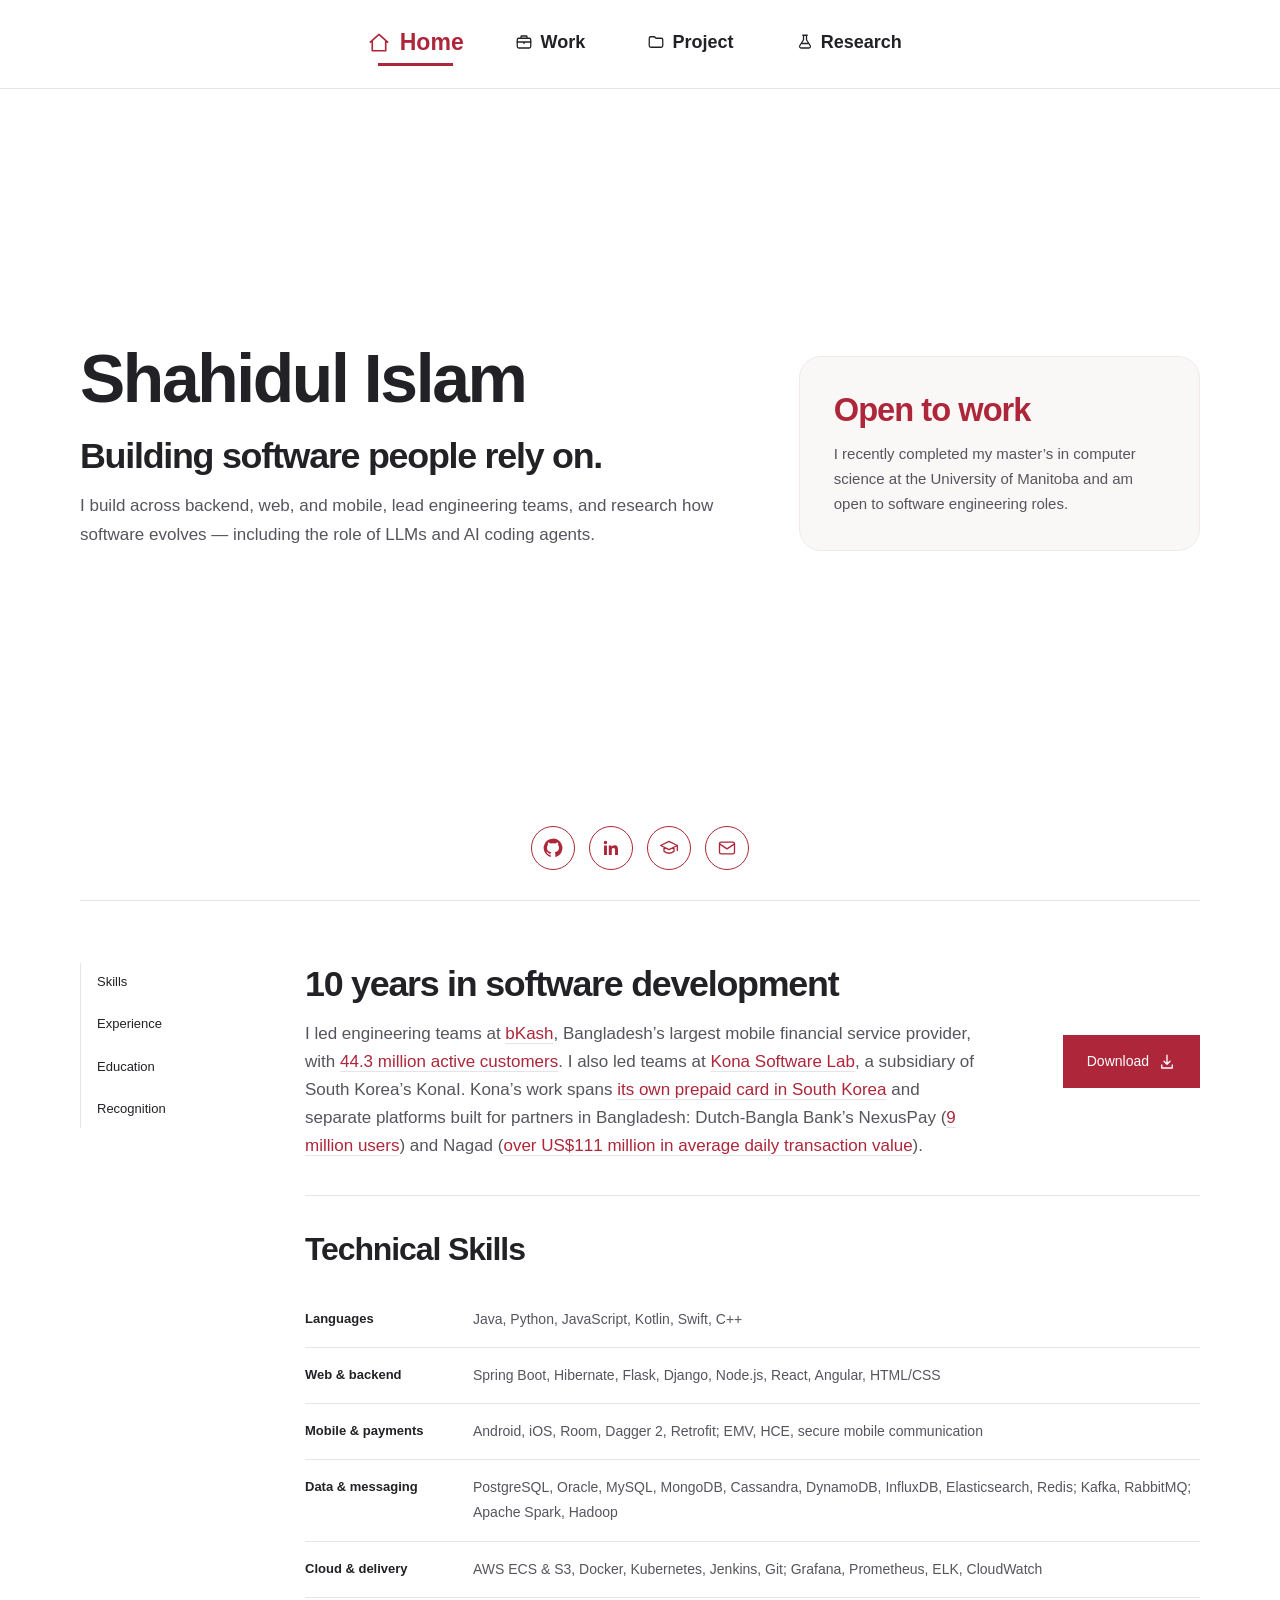
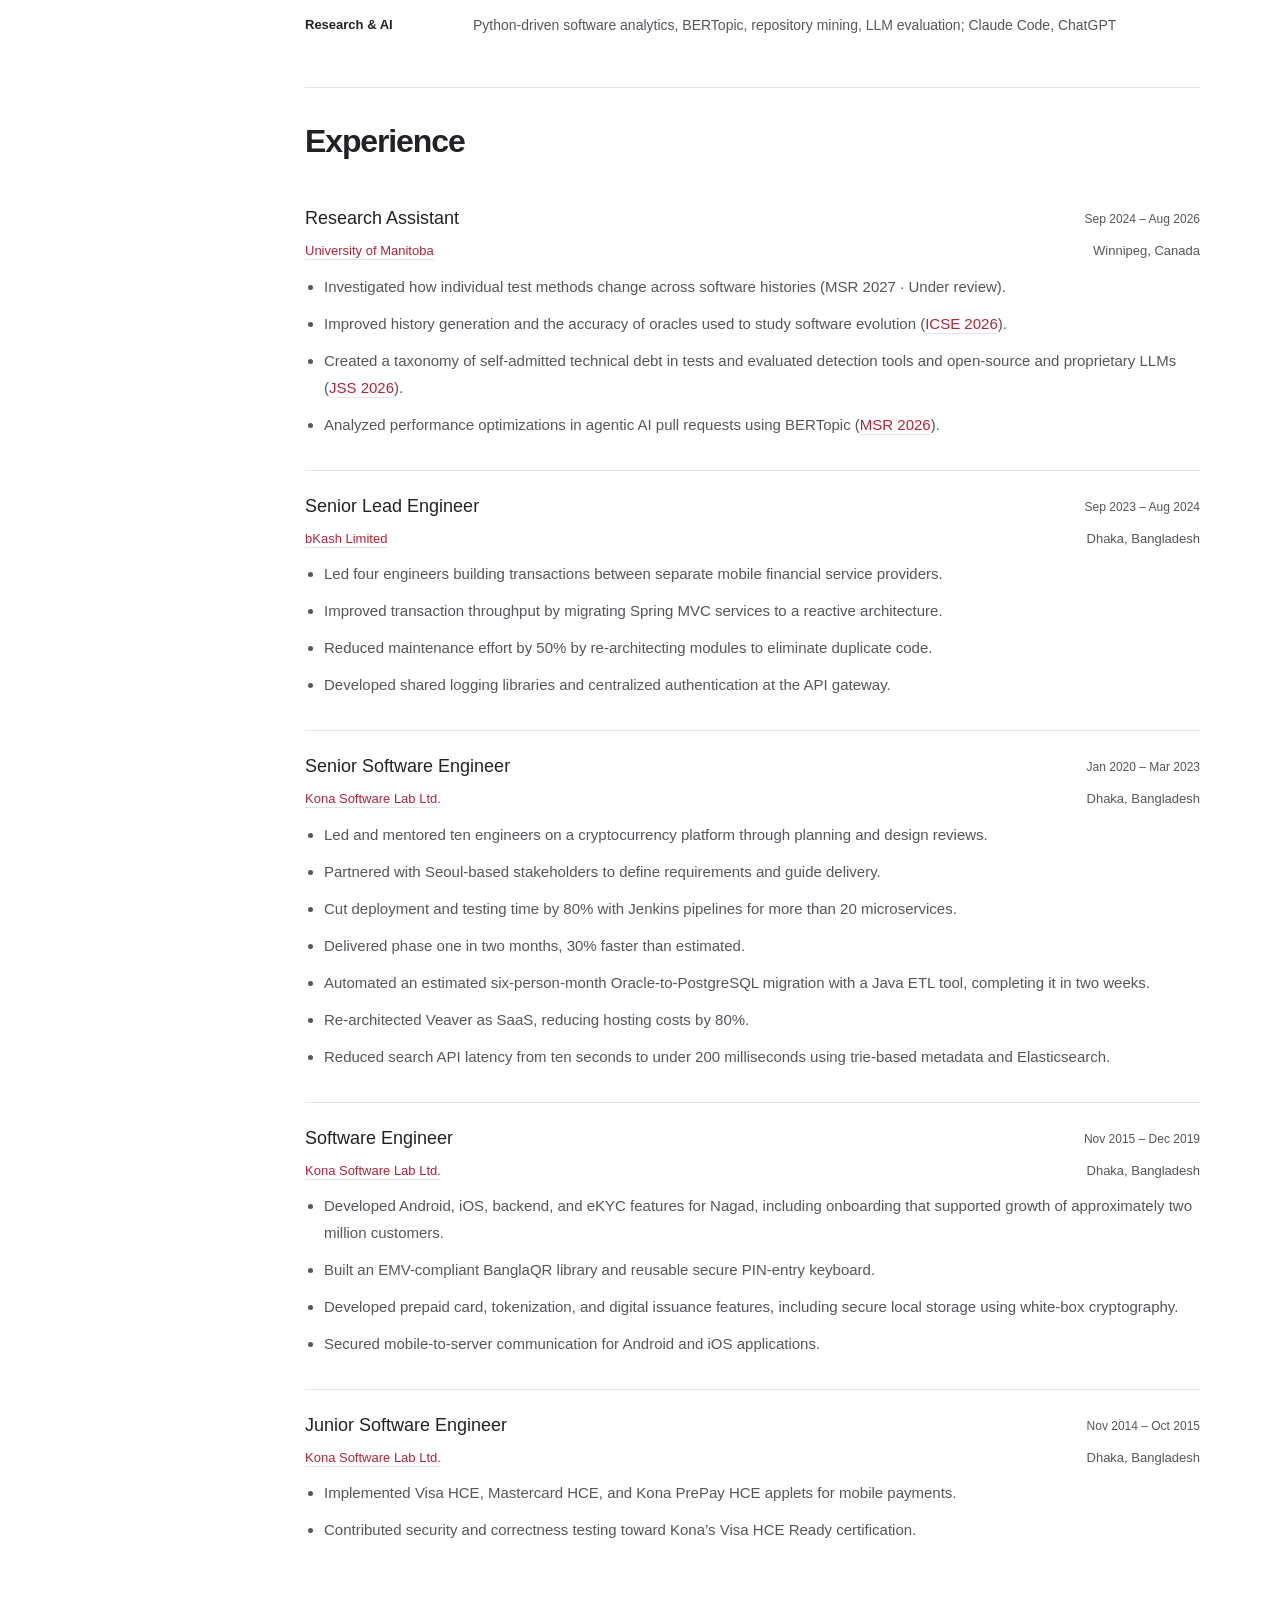
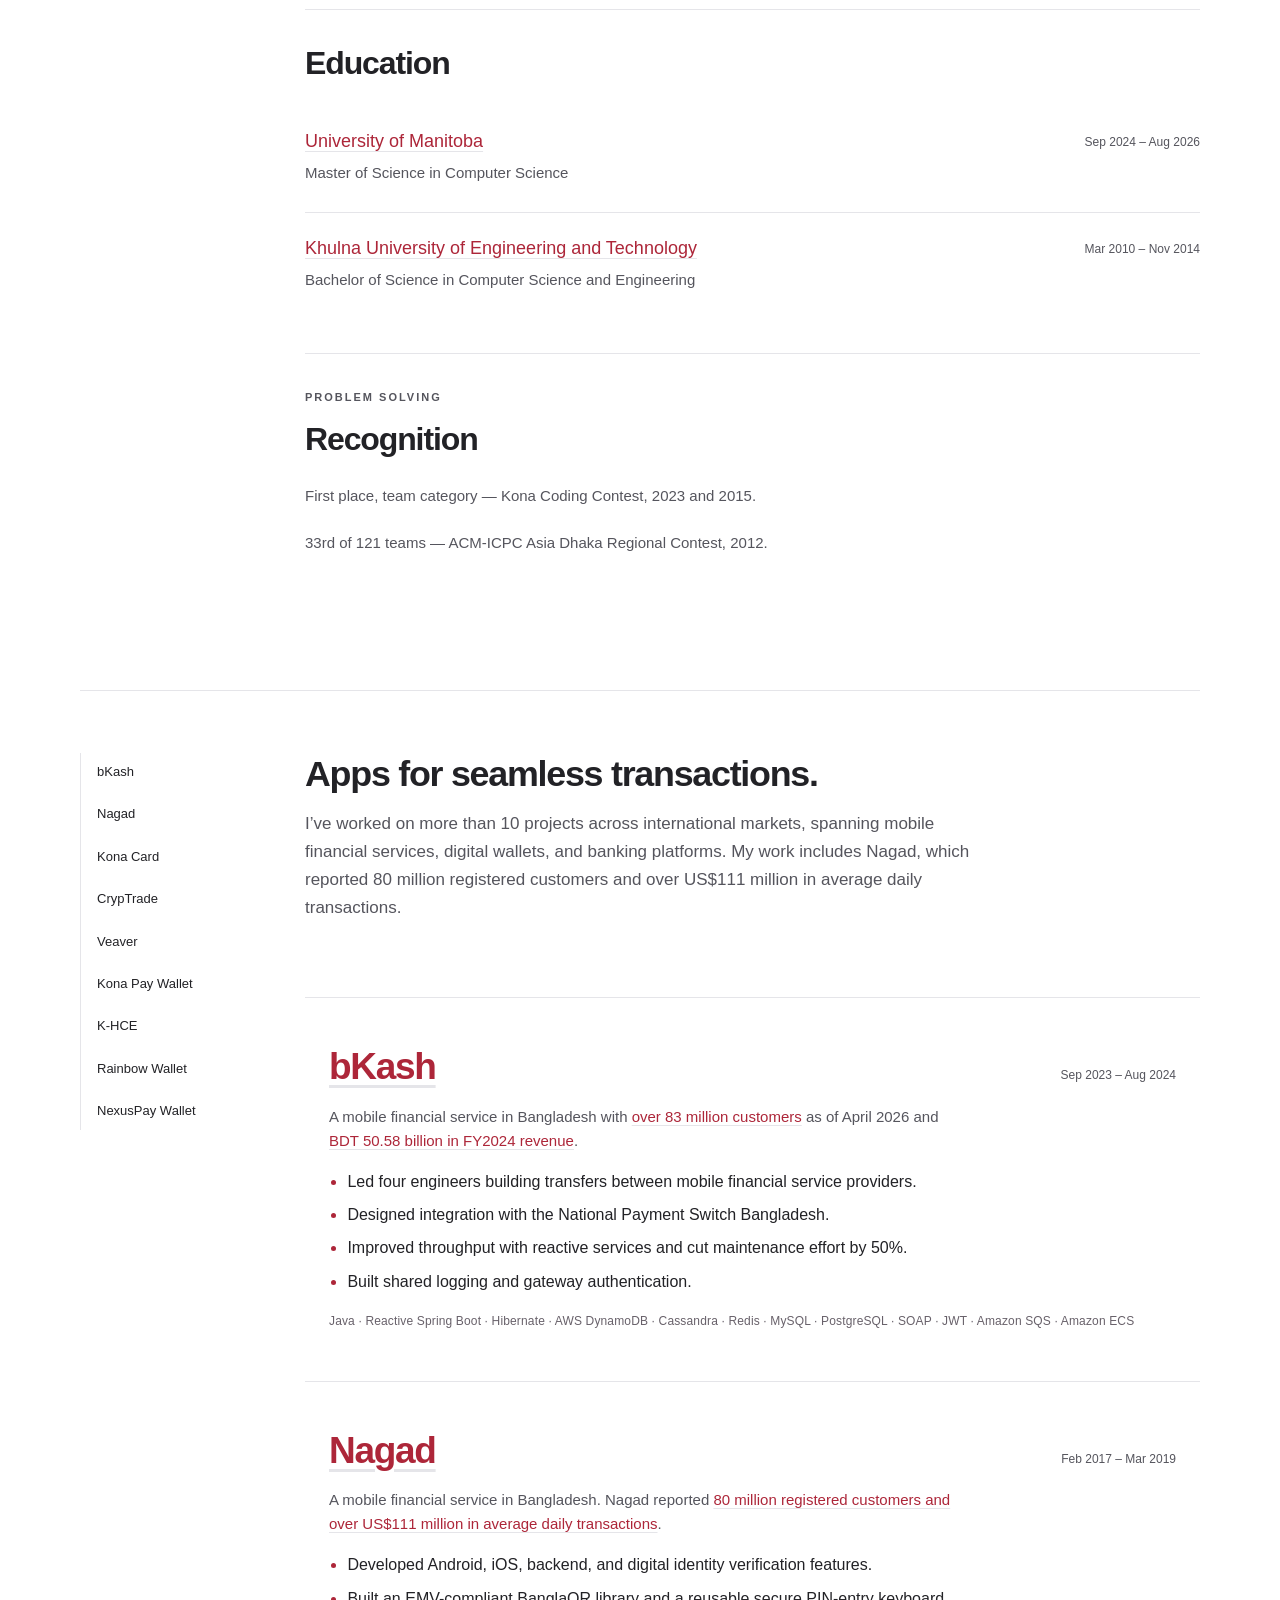
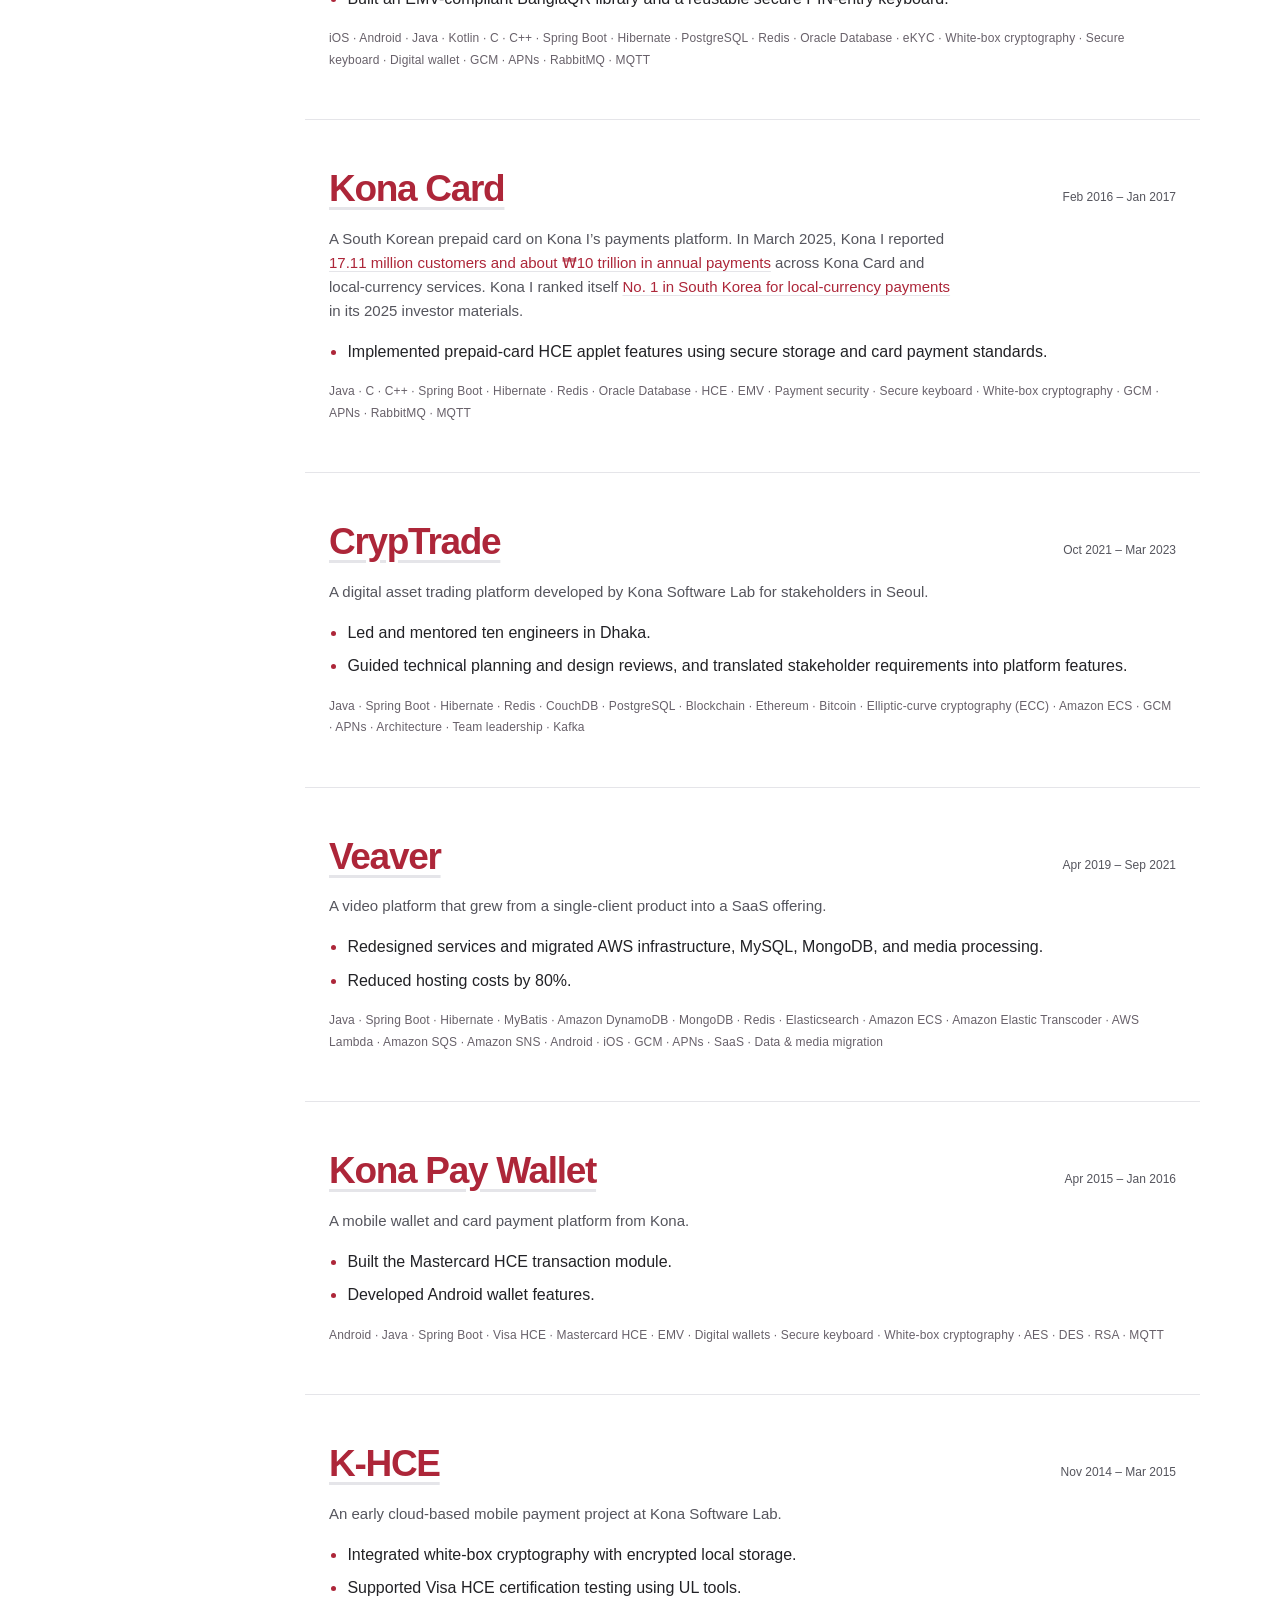
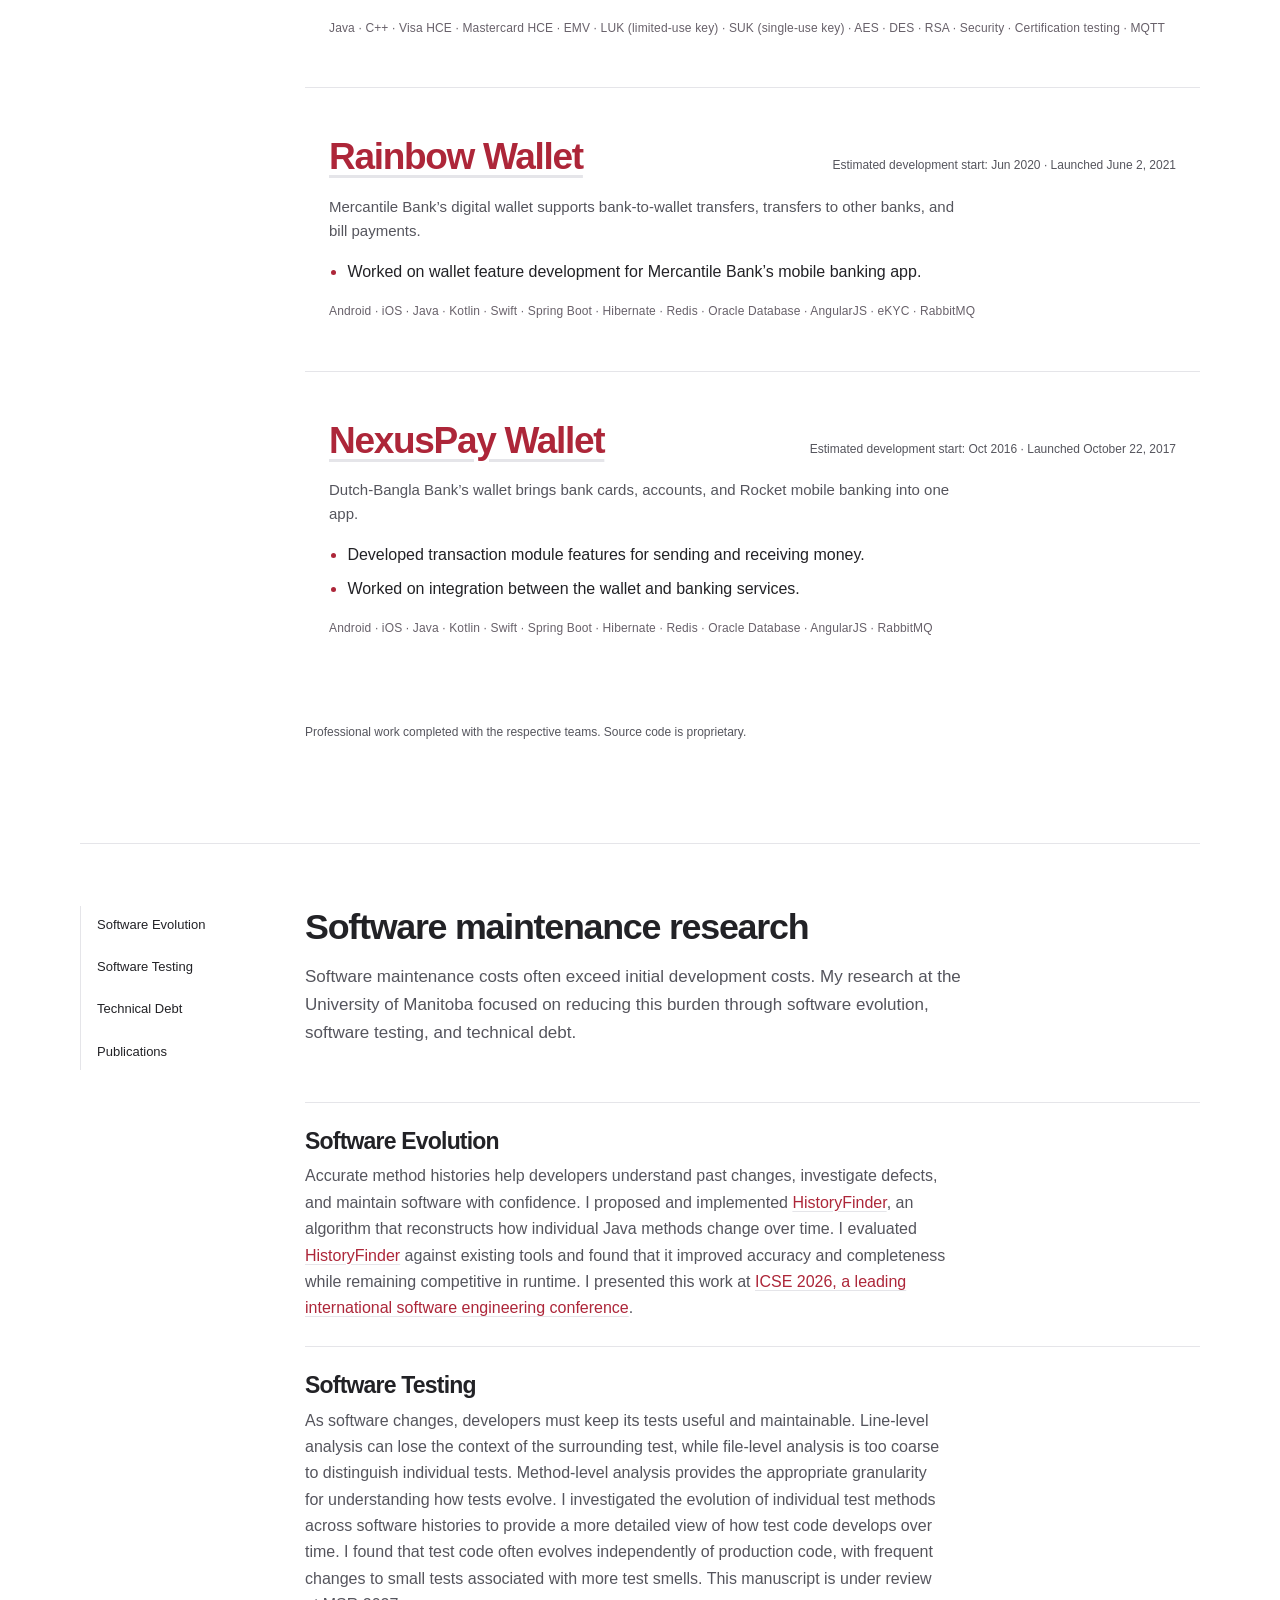
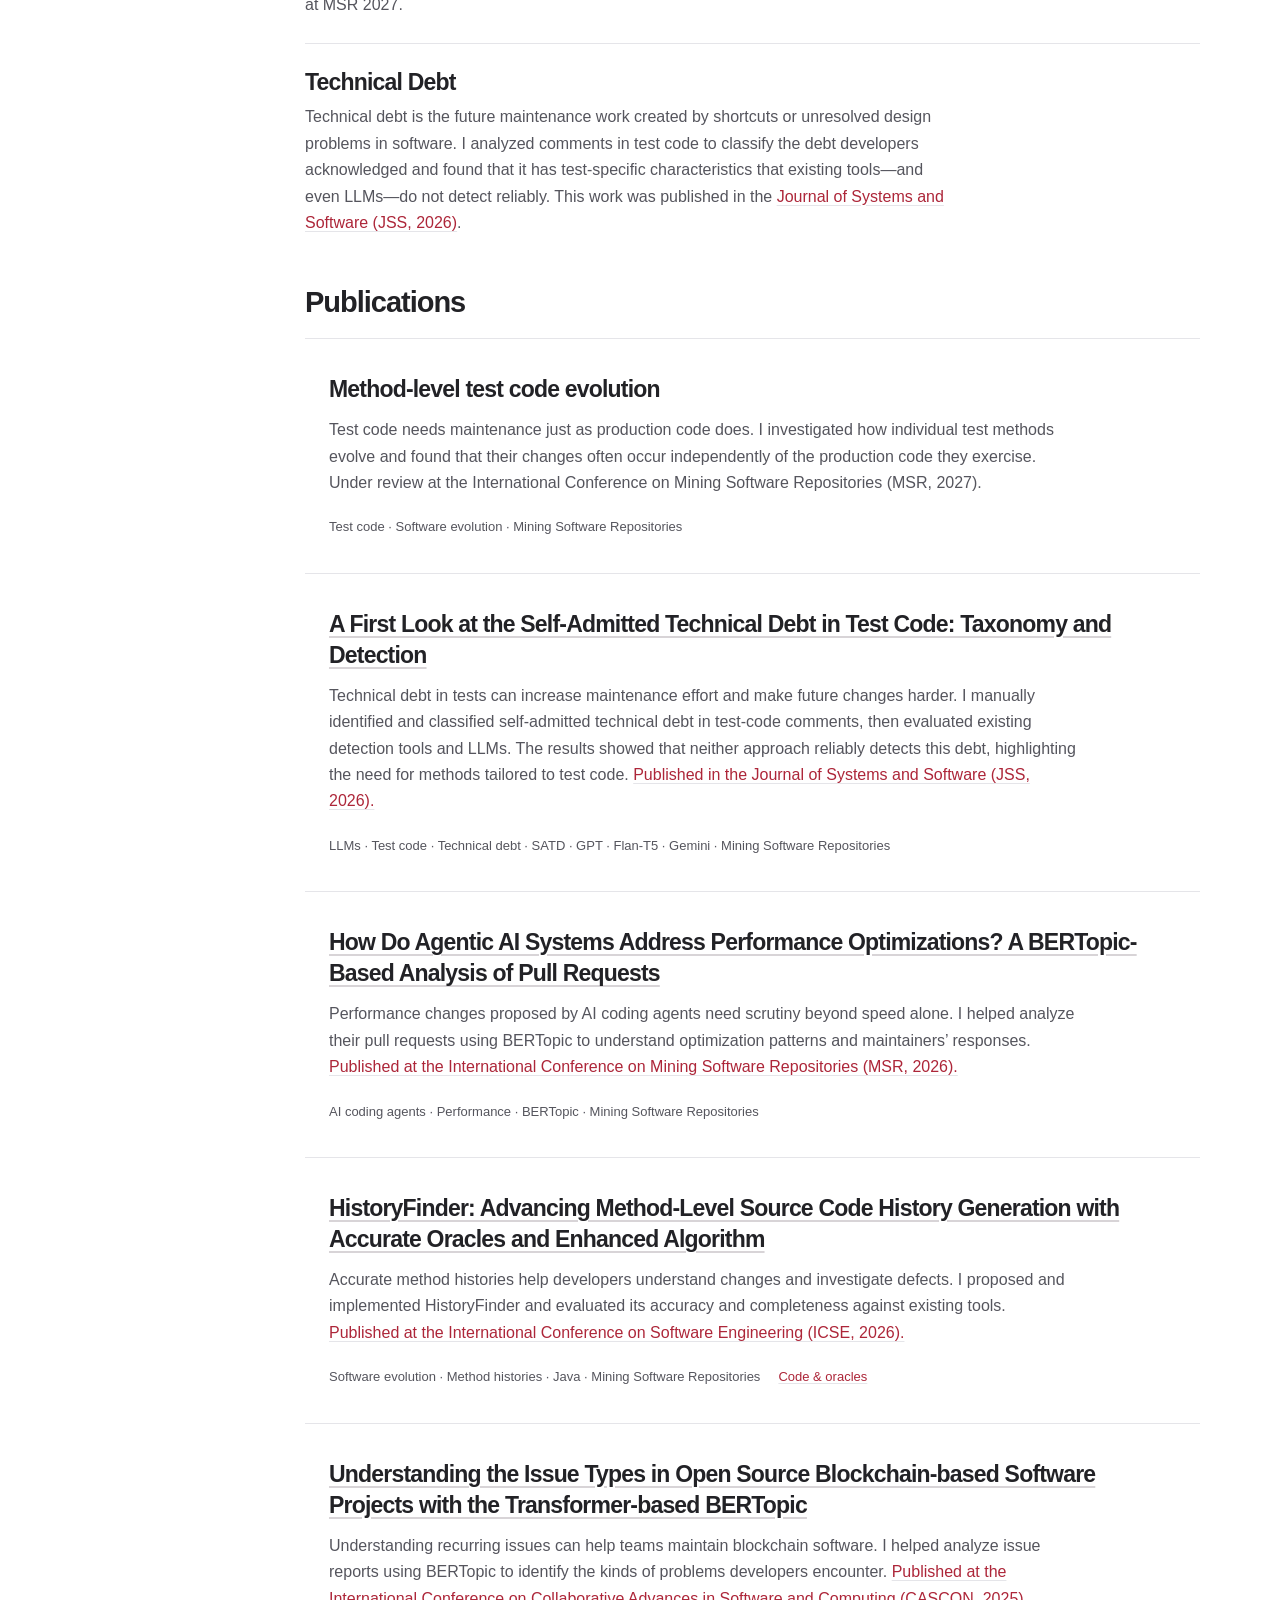
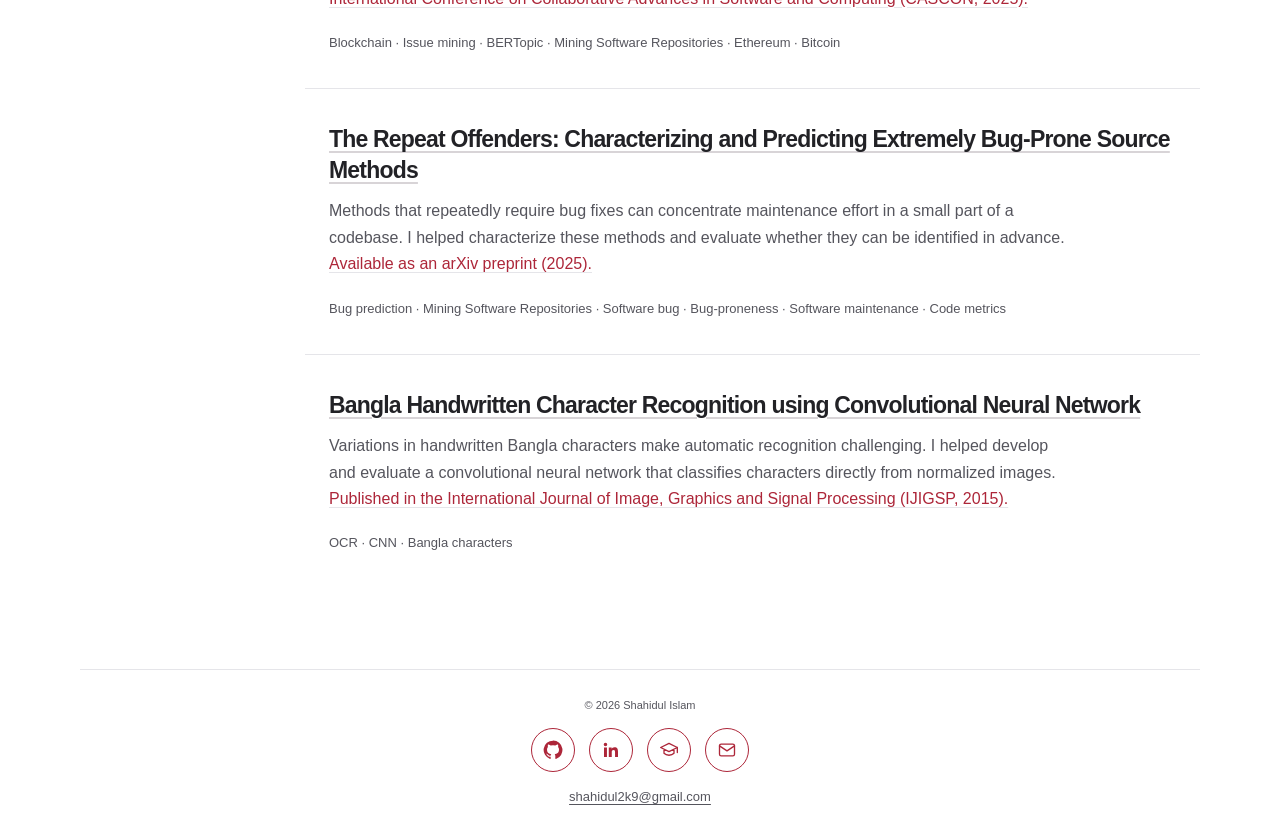
==== commit 80d52fb0: "Refine mobile navigation and research publications" ====
--- a/index.html
+++ b/index.html
@@ -1 +1 @@
-<!doctype html><html lang="en"><head><meta charset="utf-8"><meta name="viewport" content="width=device-width,initial-scale=1"><meta name="description" content="Shahidul Islam — software engineer in Winnipeg. Backend, frontend, mobile, technical leadership, and software engineering research with LLMs."><meta name="theme-color" content="#f7f7f2"><title>Software engineer · Shahidul Islam</title><link rel="icon" href="assets/favicon.svg" type="image/svg+xml"><link rel="stylesheet" href="styles.css?v=sidebar-fix"><script src="script.js?v=sidebar-default" defer></script></head><body class="continuous-page"><a class="skip" href="#main">Skip to content</a><header class="header"><div class="wrap header-inner"><nav aria-label="Main navigation"><a href="#home" aria-current="location"><span class="nav-label"><svg viewBox="0 0 24 24" fill="none" stroke="currentColor" stroke-width="1.7" stroke-linecap="round" stroke-linejoin="round" aria-hidden="true"><path d="m3 11 9-8 9 8M5 10v10h14V10"/></svg>Home</span></a><a href="#resume"><span class="nav-label"><svg viewBox="0 0 24 24" fill="none" stroke="currentColor" stroke-width="1.7" stroke-linecap="round" stroke-linejoin="round" aria-hidden="true" focusable="false"><rect x="3" y="7" width="18" height="13" rx="2"/><path d="M8 7V5a1 1 0 0 1 1-1h6a1 1 0 0 1 1 1v2M3 12h18m-9 0v2"/></svg>Work Experience</span></a><a href="#projects"><span class="nav-label"><svg viewBox="0 0 24 24" fill="none" stroke="currentColor" stroke-width="1.7" stroke-linecap="round" stroke-linejoin="round" aria-hidden="true" focusable="false"><path d="M3 7a2 2 0 0 1 2-2h5l2 2h7a2 2 0 0 1 2 2v8a2 2 0 0 1-2 2H5a2 2 0 0 1-2-2Z"/></svg>Project</span></a><a href="#research"><span class="nav-label"><svg viewBox="0 0 24 24" fill="none" stroke="currentColor" stroke-width="1.7" stroke-linecap="round" stroke-linejoin="round" aria-hidden="true" focusable="false"><path d="M9 3h6m-5 0v6l-5 8a2 2 0 0 0 1.7 3h10.6a2 2 0 0 0 1.7-3l-5-8V3M7.5 14h9"/></svg>Software Research</span></a></nav></div></header><main id="main" class="wrap"><section id="home" class="page-section" data-descriptor="Software Engineer" aria-label="Software Engineer"><section class="home-intro"><div class="home-bio"><h1>Shahidul Islam</h1><p class="home-headline">Building software people rely on.</p><p class="intro">I build across backend, web, and mobile, lead engineering teams, and research how software evolves — including the role of LLMs and AI coding agents.</p></div><div class="home-career"><p class="home-availability">Open to work</p><p class="home-context">I recently completed my master’s in computer science at the University of Manitoba and am open to software engineering roles.</p></div></section><nav class="social-links home-social" aria-label="Social profiles"><a href="https://github.com/shahidul2k9" aria-label="GitHub profile" title="GitHub"><svg viewBox="0 0 24 24" aria-hidden="true" focusable="false"><path fill="currentColor" d="M12 .75a11.25 11.25 0 0 0-3.558 21.923c.563.104.769-.244.769-.542 0-.267-.01-1.154-.016-2.093-3.13.68-3.79-1.327-3.79-1.327-.512-1.3-1.25-1.646-1.25-1.646-1.022-.7.077-.686.077-.686 1.13.08 1.725 1.16 1.725 1.16 1.005 1.722 2.637 1.225 3.28.937.102-.729.393-1.226.715-1.508-2.499-.284-5.126-1.25-5.126-5.565 0-1.23.44-2.234 1.16-3.022-.117-.284-.503-1.43.11-2.98 0 0 .945-.303 3.095 1.155a10.783 10.783 0 0 1 5.636 0c2.148-1.458 3.09-1.155 3.09-1.155.617 1.55.23 2.696.114 2.98.722.788 1.159 1.792 1.159 3.022 0 4.326-2.632 5.278-5.139 5.557.404.35.764 1.039.764 2.094 0 1.513-.014 2.733-.014 3.105 0 .301.203.651.774.54A11.25 11.25 0 0 0 12 .75Z"/></svg></a><a href="https://linkedin.com/in/shahidul2k9" aria-label="LinkedIn profile" title="LinkedIn"><svg viewBox="0 0 24 24" aria-hidden="true" focusable="false"><path fill="currentColor" d="M5.37 7.5a2.12 2.12 0 1 0 0-4.24 2.12 2.12 0 0 0 0 4.24ZM3.6 9h3.54v11.4H3.6V9Zm5.76 0h3.39v1.56h.05c.47-.89 1.63-1.83 3.35-1.83 3.58 0 4.25 2.36 4.25 5.43v6.24h-3.54v-5.53c0-1.32-.03-3.02-1.84-3.02-1.84 0-2.12 1.44-2.12 2.93v5.62H9.36V9Z"/></svg></a><a href="https://scholar.google.com/citations?user=U-7ma3EAAAAJ&amp;hl=en" aria-label="Google Scholar profile" title="Google Scholar"><svg viewBox="0 0 24 24" fill="none" stroke="currentColor" stroke-width="1.6" stroke-linecap="round" stroke-linejoin="round" aria-hidden="true" focusable="false"><path d="m2 9 10-5 10 5-10 5-10-5Zm4 2v5c3 3 9 3 12 0v-5m4-2v6"/></svg></a><a href="mailto:shahidul2k9@gmail.com" aria-label="Email me" title="Email me"><svg viewBox="0 0 24 24" fill="none" stroke="currentColor" stroke-width="1.6" stroke-linecap="round" stroke-linejoin="round" aria-hidden="true" focusable="false"><rect x="3" y="5" width="18" height="14" rx="2"/><path d="m3 7 9 6 9-6"/></svg></a></nav></section><section id="resume" class="page-section" data-descriptor="Engineering Experience" aria-label="Work Experience"><div class="resume-layout"><aside><nav aria-label="Resume sections"><a href="#skills">Skills</a><a href="#experience">Experience</a><a href="#education">Education</a><a href="#recognition">Recognition</a></nav></aside><div class="resume-content"><div class="resume-top"><div id="summary" class="resume-intro"><h2>10 years in software development</h2><p>I led engineering teams at <a href="https://www.bkash.com/en/blog/apex-bkash-team-up-to-make-shopping-more-rewarding">bKash</a>, Bangladesh’s largest mobile financial service provider, with <a href="https://www.legacy.bracbank.com/financialstatement/earnings-disclosure-fy24-q1-25.pdf">44.3 million active customers</a>. I also led teams at <a href="https://www.konasl.com/about">Kona Software Lab</a>, a subsidiary of South Korea’s KonaI. Kona’s work spans <a href="https://www.konacard.co.kr/">its own prepaid card in South Korea</a> and separate platforms built for partners in Bangladesh: Dutch-Bangla Bank’s NexusPay (<a href="https://dutchbanglabank.com/SustainableFinance/sustainabilityreport.pdf">9 million users</a>) and Nagad (<a href="https://www.prnewswire.com/news-releases/nagad-ignites-sdgs-thru-digital-financial-inclusion-in-bangladesh-301876392.html">over US$111 million in average daily transaction value</a>).</p></div><a class="button" href="assets/Md-Shahidul-Islam-Backend-Resume.pdf" download aria-label="Download backend resume PDF">Download <svg viewBox="0 0 24 24" width="18" height="18" fill="none" stroke="currentColor" stroke-width="1.75" stroke-linecap="round" stroke-linejoin="round" aria-hidden="true" focusable="false"><path d="M12 3v12m-4-4 4 4 4-4M5 16v4h14v-4"/></svg></a></div><section id="skills"><h2>Technical Skills</h2><dl><div><dt>Languages</dt><dd>Java, Python, JavaScript, Kotlin, Swift, C++</dd></div><div><dt>Web & backend</dt><dd>Spring Boot, Hibernate, Flask, Django, Node.js, React, Angular, HTML/CSS</dd></div><div><dt>Mobile & payments</dt><dd>Android, iOS, Room, Dagger 2, Retrofit; EMV, HCE, secure mobile communication</dd></div><div><dt>Data & messaging</dt><dd>PostgreSQL, Oracle, MySQL, MongoDB, Cassandra, DynamoDB, InfluxDB, Elasticsearch, Redis; Kafka, RabbitMQ; Apache Spark, Hadoop</dd></div><div><dt>Cloud & delivery</dt><dd>AWS ECS & S3, Docker, Kubernetes, Jenkins, Git; Grafana, Prometheus, ELK, CloudWatch</dd></div><div><dt>Research & AI</dt><dd>Python-driven software analytics, BERTopic, repository mining, LLM evaluation; Claude Code, ChatGPT</dd></div></dl></section><section id="experience"><h2>Experience</h2><article class="job"><div class="job-heading"><h3>Research Assistant</h3><span>Sep 2024 – Aug 2026</span></div><div class="job-company"><span><a href="https://umanitoba.ca/">University of Manitoba</a></span><span>Winnipeg, Canada</span></div><ul><li>Investigated how individual test methods change across software histories (MSR 2027 · Under review).</li><li>Improved history generation and the accuracy of oracles used to study software evolution (<a href="https://dl.acm.org/doi/10.1145/3744916.3773238">ICSE 2026</a>).</li><li>Created a taxonomy of self-admitted technical debt in tests and evaluated detection tools and open-source and proprietary LLMs (<a href="https://www.sciencedirect.com/science/article/pii/S0164121226003535">JSS 2026</a>).</li><li>Analyzed performance optimizations in agentic AI pull requests using BERTopic (<a href="https://doi.org/10.1145/3793302.3793619">MSR 2026</a>).</li></ul></article><article class="job"><div class="job-heading"><h3>Senior Lead Engineer</h3><span>Sep 2023 – Aug 2024</span></div><div class="job-company"><span><a href="https://www.bkash.com/">bKash Limited</a></span><span>Dhaka, Bangladesh</span></div><ul><li>Led four engineers building transactions between separate mobile financial service providers.</li><li>Improved transaction throughput by migrating Spring MVC services to a reactive architecture.</li><li>Reduced maintenance effort by 50% by re-architecting modules to eliminate duplicate code.</li><li>Developed shared logging libraries and centralized authentication at the API gateway.</li></ul></article><article class="job"><div class="job-heading"><h3>Senior Software Engineer</h3><span>Jan 2020 – Mar 2023</span></div><div class="job-company"><span><a href="https://konasl.com/">Kona Software Lab Ltd.</a></span><span>Dhaka, Bangladesh</span></div><ul><li>Led and mentored ten engineers on a cryptocurrency platform through planning and design reviews.</li><li>Partnered with Seoul-based stakeholders to define requirements and guide delivery.</li><li>Cut deployment and testing time by 80% with Jenkins pipelines for more than 20 microservices.</li><li>Delivered phase one in two months, 30% faster than estimated.</li><li>Automated an estimated six-person-month Oracle-to-PostgreSQL migration with a Java ETL tool, completing it in two weeks.</li><li>Re-architected Veaver as SaaS, reducing hosting costs by 80%.</li><li>Reduced search API latency from ten seconds to under 200 milliseconds using trie-based metadata and Elasticsearch.</li></ul></article><article class="job"><div class="job-heading"><h3>Software Engineer</h3><span>Nov 2015 – Dec 2019</span></div><div class="job-company"><span><a href="https://konasl.com/">Kona Software Lab Ltd.</a></span><span>Dhaka, Bangladesh</span></div><ul><li>Developed Android, iOS, backend, and eKYC features for Nagad, including onboarding that supported growth of approximately two million customers.</li><li>Built an EMV-compliant BanglaQR library and reusable secure PIN-entry keyboard.</li><li>Developed prepaid card, tokenization, and digital issuance features, including secure local storage using white-box cryptography.</li><li>Secured mobile-to-server communication for Android and iOS applications.</li></ul></article><article class="job"><div class="job-heading"><h3>Junior Software Engineer</h3><span>Nov 2014 – Oct 2015</span></div><div class="job-company"><span><a href="https://konasl.com/">Kona Software Lab Ltd.</a></span><span>Dhaka, Bangladesh</span></div><ul><li>Implemented Visa HCE, Mastercard HCE, and Kona PrePay HCE applets for mobile payments.</li><li>Contributed security and correctness testing toward Kona’s Visa HCE Ready certification.</li></ul></article></section><section id="education"><h2>Education</h2><article class="job"><div class="job-heading"><h3><a href="https://umanitoba.ca/">University of Manitoba</a></h3><span>Sep 2024 – Aug 2026</span></div><p>Master of Science in Computer Science</p></article><article class="job"><div class="job-heading"><h3><a href="https://www.kuet.ac.bd/">Khulna University of Engineering and Technology</a></h3><span>Mar 2010 – Nov 2014</span></div><p>Bachelor of Science in Computer Science and Engineering</p></article></section><section id="recognition"><p class="eyebrow">Problem solving</p><h2>Recognition</h2><p>First place, team category — Kona Coding Contest, 2023 and 2015.</p><p>33rd of 121 teams — ACM-ICPC Asia Dhaka Regional Contest, 2012.</p></section></div></div></section><section id="projects" class="page-section" data-descriptor="Real-world Projects" aria-label="Project"><div class="resume-layout section-layout"><aside><nav aria-label="Projects sections"><a href="#bkash">bKash</a><a href="#nagad">Nagad</a><a href="#kona-card">Kona Card</a><a href="#cryptrade">CrypTrade</a><a href="#veaver">Veaver</a><a href="#kona-pay">Kona Pay Wallet</a><a href="#k-hce">K-HCE</a><a href="#rainbow-wallet">Rainbow Wallet</a><a href="#nexuspay-wallet">NexusPay Wallet</a></nav></aside><div class="section-body"><section class="page-intro"><h1>Apps for seamless transactions.</h1><p>I’ve worked on more than 10 projects across international markets, spanning mobile financial services, digital wallets, and banking platforms. My work includes Nagad, which reported <a href="https://www.prnewswire.com/apac/news-releases/nagad-leads-the-digital-payments-revolution-in-bangladesh-301905248.html">80 million registered customers and over US$111 million in average daily transactions</a>.</p></section><section aria-label="Professional projects"><article class="project-row" id="bkash"><div class="project-overview"><h3 class="project-name"><a href="https://www.bkash.com/">bKash</a></h3><p class="project-description">A mobile financial service in Bangladesh with <a href="https://www.bkash.com/en/about">over 83 million customers</a> as of April 2026 and <a href="https://www.bracbank.com/financialstatement/earnings-disclosure-fy24-q1-25.pdf">BDT 50.58 billion in FY2024 revenue</a>.</p><p class="meta">Sep 2023 – Aug 2024</p><p class="tags">Java · Reactive Spring Boot · Hibernate · AWS DynamoDB · Cassandra · Redis · MySQL · PostgreSQL · SOAP · JWT · Amazon SQS · Amazon ECS</p></div><ul class="project-contributions" aria-label="bKash contributions"><li>Led four engineers building transfers between mobile financial service providers.</li><li>Designed integration with the National Payment Switch Bangladesh.</li><li>Improved throughput with reactive services and cut maintenance effort by 50%.</li><li>Built shared logging and gateway authentication.</li></ul></article><article class="project-row" id="nagad"><div class="project-overview"><h3 class="project-name"><a href="https://nagad.com.bd/bn">Nagad</a></h3><p class="project-description">A mobile financial service in Bangladesh. Nagad reported <a href="https://www.prnewswire.com/apac/news-releases/nagad-leads-the-digital-payments-revolution-in-bangladesh-301905248.html">80 million registered customers and over US$111 million in average daily transactions</a>.</p><p class="meta">Feb 2017 – Mar 2019</p><p class="tags">iOS · Android · Java · Kotlin · C · C++ · Spring Boot · Hibernate · PostgreSQL · Redis · Oracle Database · eKYC · White-box cryptography · Secure keyboard · Digital wallet · GCM · APNs</p></div><ul class="project-contributions" aria-label="Nagad contributions"><li>Developed Android, iOS, backend, and digital identity verification features.</li><li>Built an EMV-compliant BanglaQR library and a reusable secure PIN-entry keyboard.</li></ul></article><article class="project-row" id="kona-card"><div class="project-overview"><h3 class="project-name"><a href="https://www.konacard.co.kr/">Kona Card</a></h3><p class="project-description">A South Korean prepaid card on Kona I’s payments platform. In March 2025, Kona I reported <a href="https://kind.krx.co.kr/external/2025/05/14/000276/20250514000589/11013.htm">17.11 million customers and about ₩10 trillion in annual payments</a> across Kona Card and local-currency services. Kona I ranked itself <a href="https://konai.com/uploads/IR_BOOK_20250210_123a2ae0de.pdf">No. 1 in South Korea for local-currency payments</a> in its 2025 investor materials.</p><p class="meta">Feb 2016 – Jan 2017</p><p class="tags">Java · C · C++ · Spring Boot · Hibernate · Redis · Oracle Database · HCE · EMV · Payment security · Secure keyboard · White-box cryptography · GCM · APNs</p></div><ul class="project-contributions" aria-label="Kona Card contributions"><li>Implemented prepaid-card HCE applet features using secure storage and card payment standards.</li></ul></article><article class="project-row" id="cryptrade"><div class="project-overview"><h3 class="project-name"><a href="https://konasl.com/" aria-label="CrypTrade — Company website">CrypTrade</a></h3><p class="project-description">A digital asset trading platform developed by Kona Software Lab for stakeholders in Seoul.</p><p class="meta">Oct 2021 – Mar 2023</p><p class="tags">Java · Spring Boot · Hibernate · Redis · CouchDB · PostgreSQL · Blockchain · Ethereum · Bitcoin · Elliptic-curve cryptography (ECC) · Amazon ECS · GCM · APNs · Architecture · Team leadership</p></div><ul class="project-contributions" aria-label="CrypTrade contributions"><li>Led and mentored ten engineers in Dhaka.</li><li>Guided technical planning and design reviews, and translated stakeholder requirements into platform features.</li></ul></article><article class="project-row" id="veaver"><div class="project-overview"><h3 class="project-name"><a href="https://konasl.com/" aria-label="Veaver — Company website">Veaver</a></h3><p class="project-description">A video platform that grew from a single-client product into a SaaS offering.</p><p class="meta">Apr 2019 – Sep 2021</p><p class="tags">Java · Spring Boot · Hibernate · MyBatis · Amazon DynamoDB · MongoDB · Redis · Elasticsearch · Amazon ECS · Amazon Elastic Transcoder · AWS Lambda · Amazon SQS · Amazon SNS · Android · iOS · GCM · APNs · SaaS · Data &amp; media migration</p></div><ul class="project-contributions" aria-label="Veaver contributions"><li>Redesigned services and migrated AWS infrastructure, MySQL, MongoDB, and media processing.</li><li>Reduced hosting costs by 80%.</li></ul></article><article class="project-row" id="kona-pay"><div class="project-overview"><h3 class="project-name"><a href="https://konai.com/product/payment" aria-label="Kona Pay Wallet — Company payment platform">Kona Pay Wallet</a></h3><p class="project-description">A mobile wallet and card payment platform from Kona.</p><p class="meta">Apr 2015 – Jan 2016</p><p class="tags">Android · Java · Spring Boot · Visa HCE · Mastercard HCE · EMV · Digital wallets · Secure keyboard · White-box cryptography · AES · DES · RSA</p></div><ul class="project-contributions" aria-label="Kona Pay Wallet contributions"><li>Built the Mastercard HCE transaction module.</li><li>Developed Android wallet features.</li></ul></article><article class="project-row" id="k-hce"><div class="project-overview"><h3 class="project-name"><a href="https://konasl.com/" aria-label="K-HCE — Company website">K-HCE</a></h3><p class="project-description">An early cloud-based mobile payment project at Kona Software Lab.</p><p class="meta">Nov 2014 – Mar 2015</p><p class="tags">Java · C++ · Visa HCE · Mastercard HCE · EMV · LUK (limited-use key) · SUK (single-use key) · AES · DES · RSA · Security · Certification testing</p></div><ul class="project-contributions" aria-label="K-HCE contributions"><li>Integrated white-box cryptography with encrypted local storage.</li><li>Supported Visa HCE certification testing using UL tools.</li></ul></article><article class="project-row" id="rainbow-wallet"><div class="project-overview"><h3 class="project-name"><a href="https://www.mblbd.com/digital-banking-faq-en">Rainbow Wallet</a></h3><p class="project-description">Mercantile Bank’s digital wallet supports bank-to-wallet transfers, transfers to other banks, and bill payments.</p><p class="meta">Estimated development start: Jun 2020 · <a href="https://www.mblbd.com/aboutus/milestones">Launched June 2, 2021</a></p><p class="tags">Android · iOS · Java · Kotlin · Swift · Spring Boot · Hibernate · Redis · Oracle Database · AngularJS · eKYC</p></div><ul class="project-contributions" aria-label="Rainbow Wallet contributions"><li>Worked on wallet feature development for Mercantile Bank’s mobile banking app.</li></ul></article><article class="project-row" id="nexuspay-wallet"><div class="project-overview"><h3 class="project-name"><a href="https://www.dutchbanglabank.com/nexuspay/nexusPay-home.html">NexusPay Wallet</a></h3><p class="project-description">Dutch-Bangla Bank’s wallet brings bank cards, accounts, and Rocket mobile banking into one app.</p><p class="meta">Estimated development start: Oct 2016 · <a href="https://www.scribd.com/document/420636321/Annual-Report-2018">Launched October 22, 2017</a></p><p class="tags">Android · iOS · Java · Kotlin · Swift · Spring Boot · Hibernate · Redis · Oracle Database · AngularJS</p></div><ul class="project-contributions" aria-label="NexusPay Wallet contributions"><li>Developed transaction module features for sending and receiving money.</li><li>Worked on integration between the wallet and banking services.</li></ul></article></section><p class="note">Professional work completed with the respective teams. Source code is proprietary.</p></div></div></section><section id="research" class="page-section" data-descriptor="Software Engineering Research" aria-label="Research"><div class="resume-layout section-layout"><aside><nav aria-label="Research sections"><a href="#software-evolution">Software Evolution</a><a href="#software-testing">Software Testing</a><a href="#technical-debt">Technical Debt</a><a href="#publications">Publications</a></nav></aside><div class="section-body"><div class="page-intro research-intro"><h2>Software maintenance research</h2><p>Over a software system’s lifetime, maintenance can cost more than its initial development. My research at the University of Manitoba focuses on software evolution, software testing, and technical debt. By studying how code and tests change and how developers can spot technical debt earlier, I aim to reduce the effort and cost of maintaining software.</p></div><section class="research-topic" id="software-evolution"><h3>Software Evolution</h3><p>I proposed and implemented <a href="https://dl.acm.org/doi/10.1145/3744916.3773238">HistoryFinder</a>, an algorithm that reconstructs how individual Java methods change over time. I evaluated HistoryFinder against existing tools and found that it improved precision, recall, and F1 score while remaining competitive in runtime. I presented this work at <a href="https://conf.researchr.org/details/icse-2026/icse-2026-research-track/196/HistoryFinder-Advancing-Method-Level-Source-Code-History-Generation-with-Accurate-Or">ICSE 2026, a leading international software engineering conference</a>.</p></section><section class="research-topic" id="software-testing"><h3>Software Testing</h3><p>File-level histories show when a test file changed, but can obscure which test methods changed within it. This study examines test code at the method level, following individual tests through successive revisions to describe how they evolve. The manuscript is under review at MSR 2027.</p></section><section class="research-topic" id="technical-debt"><h3>Technical Debt</h3><p>Developers sometimes leave comments acknowledging shortcuts or unresolved problems in their tests. We analyzed comments from open-source Java projects to classify this debt, then evaluated whether existing tools and language models could detect it. Neither approach detected it reliably, pointing to the need for tools designed specifically for test code. <a href="https://www.sciencedirect.com/science/article/pii/S0164121226003535">Read the journal article</a>.</p></section><section id="publications" class="publication-list" aria-label="Research publications"><h2 class="publication-list-title">Publications</h2><article><h3><a href="https://www.sciencedirect.com/science/article/pii/S0164121226003535">A First Look at the Self-Admitted Technical Debt in Test Code: Taxonomy and Detection</a></h3><p>Catalogues technical debt that developers acknowledge in test code and evaluates how well existing tools and LLMs detect it.</p><p class="publication-meta"><strong class="venue-badge" title="Journal of Systems and Software"><svg viewBox="0 0 24 24" fill="none" stroke="currentColor" stroke-width="1.6" stroke-linecap="round" stroke-linejoin="round" aria-hidden="true" focusable="false"><path d="M4 4h7a3 3 0 0 1 3 3v13a3 3 0 0 0-3-3H4V4Zm16 0h-3a3 3 0 0 0-3 3v13a3 3 0 0 1 3-3h3V4Z"/></svg>JSS 2026</strong><span>LLMs · Test code · Technical debt</span></p></article><article><h3><a href="https://doi.org/10.1145/3793302.3793619">How Do Agentic AI Systems Address Performance Optimizations? A BERTopic-Based Analysis of Pull Requests</a></h3><p>Examines the performance changes AI coding agents propose in pull requests and how maintainers respond to them.</p><p class="publication-meta"><strong class="venue-badge" title="Mining Software Repositories"><svg viewBox="0 0 24 24" fill="none" stroke="currentColor" stroke-width="1.6" stroke-linecap="round" stroke-linejoin="round" aria-hidden="true" focusable="false"><path d="M4 4h16v11H4zM8 21l4-6 4 6m-8-10 3-3 2 2 3-3"/></svg>MSR 2026</strong><span>AI coding agents · Performance · BERTopic</span></p></article><article><h3><a href="https://dl.acm.org/doi/10.1145/3744916.3773238">HistoryFinder: Advancing Method-Level Source Code History Generation with Accurate Oracles and Enhanced Algorithm</a></h3><p>Introduces HistoryFinder, a tool for tracing changes to individual Java methods, and provides manually validated histories to evaluate it.</p><p class="publication-meta"><strong class="venue-badge" title="International Conference on Software Engineering"><svg viewBox="0 0 24 24" fill="none" stroke="currentColor" stroke-width="1.6" stroke-linecap="round" stroke-linejoin="round" aria-hidden="true" focusable="false"><path d="M4 4h16v11H4zM8 21l4-6 4 6m-8-10 3-3 2 2 3-3"/></svg>ICSE 2026</strong><span>Software evolution · Method histories · Java</span><a href="https://github.com/SQMLab/HistoryFinder">Code &amp; oracles</a></p></article><article><h3><a href="https://conf.researchr.org/details/cascon-2025/technical-papers-track/5/Understanding-the-Issue-Types-in-Open-Source-Blockchain-based-Software-Projects-with-">Understanding the Issue Types in Open Source Blockchain-based Software Projects with the Transformer-based BERTopic</a></h3><p>Uses BERTopic to identify the kinds of issues developers report in open-source blockchain projects.</p><p class="publication-meta"><strong class="venue-badge" title="International Conference on Collaborative Advances in Software and Computing"><svg viewBox="0 0 24 24" fill="none" stroke="currentColor" stroke-width="1.6" stroke-linecap="round" stroke-linejoin="round" aria-hidden="true" focusable="false"><path d="M4 4h16v11H4zM8 21l4-6 4 6m-8-10 3-3 2 2 3-3"/></svg>CASCON 2025</strong><span>Blockchain software · Issue mining · BERTopic</span></p></article><article><h3><a href="https://arxiv.org/abs/2511.22726">The Repeat Offenders: Characterizing and Predicting Extremely Bug-Prone Source Methods</a></h3><p>Studies methods that repeatedly attract bug fixes and evaluates how well they can be identified in advance.</p><p class="publication-meta"><strong class="venue-badge" title="arXiv preprint"><svg viewBox="0 0 24 24" fill="none" stroke="currentColor" stroke-width="1.6" stroke-linecap="round" stroke-linejoin="round" aria-hidden="true" focusable="false"><path d="M6 3h8l4 4v14H6zM14 3v5h4M9 12h6m-6 4h6"/></svg>arXiv 2025 · Preprint</strong><span>Bug prediction · Source methods</span></p></article><article><h3><a href="https://www.mecs-press.org/ijigsp/ijigsp-v7-n8/v7n8-5.html">Bangla Handwritten Character Recognition using Convolutional Neural Network</a></h3><p>Evaluates a convolutional neural network for classifying handwritten Bangla characters using normalized images of 20,000 samples.</p><p class="publication-meta"><strong class="venue-badge" title="International Journal of Image, Graphics and Signal Processing"><svg viewBox="0 0 24 24" fill="none" stroke="currentColor" stroke-width="1.6" stroke-linecap="round" stroke-linejoin="round" aria-hidden="true" focusable="false"><path d="M4 4h7a3 3 0 0 1 3 3v13a3 3 0 0 0-3-3H4V4Zm16 0h-3a3 3 0 0 0-3 3v13a3 3 0 0 1 3-3h3V4Z"/></svg>IJIGSP 2015</strong><span>Bangla · Handwriting recognition · CNN</span></p></article><article><h3>Method-level test code evolution</h3><p>Investigates how individual test methods change across software histories.</p><p class="publication-meta"><strong class="venue-badge" title="Mining Software Repositories submission, under review"><svg viewBox="0 0 24 24" fill="none" stroke="currentColor" stroke-width="1.6" stroke-linecap="round" stroke-linejoin="round" aria-hidden="true" focusable="false"><path d="M6 3h8l4 4v14H6zM14 3v5h4M9 12h6m-6 4h6"/></svg>MSR 2027 · Under review</strong><span>Test code · Software evolution</span></p></article></section></div></div></section></main><footer id="contact" class="wrap portfolio-footer"><span>© 2026 Shahidul Islam</span><nav class="social-links footer-social" aria-label="Social profiles"><a href="https://github.com/shahidul2k9" aria-label="GitHub profile" title="GitHub"><svg viewBox="0 0 24 24" aria-hidden="true" focusable="false"><path fill="currentColor" d="M12 .75a11.25 11.25 0 0 0-3.558 21.923c.563.104.769-.244.769-.542 0-.267-.01-1.154-.016-2.093-3.13.68-3.79-1.327-3.79-1.327-.512-1.3-1.25-1.646-1.25-1.646-1.022-.7.077-.686.077-.686 1.13.08 1.725 1.16 1.725 1.16 1.005 1.722 2.637 1.225 3.28.937.102-.729.393-1.226.715-1.508-2.499-.284-5.126-1.25-5.126-5.565 0-1.23.44-2.234 1.16-3.022-.117-.284-.503-1.43.11-2.98 0 0 .945-.303 3.095 1.155a10.783 10.783 0 0 1 5.636 0c2.148-1.458 3.09-1.155 3.09-1.155.617 1.55.23 2.696.114 2.98.722.788 1.159 1.792 1.159 3.022 0 4.326-2.632 5.278-5.139 5.557.404.35.764 1.039.764 2.094 0 1.513-.014 2.733-.014 3.105 0 .301.203.651.774.54A11.25 11.25 0 0 0 12 .75Z"/></svg></a><a href="https://linkedin.com/in/shahidul2k9" aria-label="LinkedIn profile" title="LinkedIn"><svg viewBox="0 0 24 24" aria-hidden="true" focusable="false"><path fill="currentColor" d="M5.37 7.5a2.12 2.12 0 1 0 0-4.24 2.12 2.12 0 0 0 0 4.24ZM3.6 9h3.54v11.4H3.6V9Zm5.76 0h3.39v1.56h.05c.47-.89 1.63-1.83 3.35-1.83 3.58 0 4.25 2.36 4.25 5.43v6.24h-3.54v-5.53c0-1.32-.03-3.02-1.84-3.02-1.84 0-2.12 1.44-2.12 2.93v5.62H9.36V9Z"/></svg></a><a href="https://scholar.google.com/citations?user=U-7ma3EAAAAJ&amp;hl=en" aria-label="Google Scholar profile" title="Google Scholar"><svg viewBox="0 0 24 24" fill="none" stroke="currentColor" stroke-width="1.6" stroke-linecap="round" stroke-linejoin="round" aria-hidden="true" focusable="false"><path d="m2 9 10-5 10 5-10 5-10-5Zm4 2v5c3 3 9 3 12 0v-5m4-2v6"/></svg></a><a href="mailto:shahidul2k9@gmail.com" aria-label="Email me" title="Email me"><svg viewBox="0 0 24 24" fill="none" stroke="currentColor" stroke-width="1.6" stroke-linecap="round" stroke-linejoin="round" aria-hidden="true" focusable="false"><rect x="3" y="5" width="18" height="14" rx="2"/><path d="m3 7 9 6 9-6"/></svg></a></nav><a class="footer-email" href="mailto:shahidul2k9@gmail.com">shahidul2k9@gmail.com</a></footer></body></html>+<!doctype html><html lang="en"><head><meta charset="utf-8"><meta name="viewport" content="width=device-width,initial-scale=1"><meta name="description" content="Shahidul Islam — software engineer in Winnipeg. Backend, frontend, mobile, technical leadership, and software engineering research with LLMs."><meta name="theme-color" content="#f7f7f2"><title>Software engineer · Shahidul Islam</title><link rel="icon" href="assets/favicon.svg" type="image/svg+xml"><link rel="stylesheet" href="styles.css?v=mobile-sticky"><script src="script.js?v=mobile-sticky" defer></script></head><body class="continuous-page"><a class="skip" href="#main">Skip to content</a><header class="header"><div class="wrap header-inner"><nav aria-label="Main navigation"><a href="#home" aria-current="location"><span class="nav-label"><svg viewBox="0 0 24 24" fill="none" stroke="currentColor" stroke-width="1.7" stroke-linecap="round" stroke-linejoin="round" aria-hidden="true"><path d="m3 11 9-8 9 8M5 10v10h14V10"/></svg>Home</span></a><a href="#resume"><span class="nav-label"><svg viewBox="0 0 24 24" fill="none" stroke="currentColor" stroke-width="1.7" stroke-linecap="round" stroke-linejoin="round" aria-hidden="true" focusable="false"><rect x="3" y="7" width="18" height="13" rx="2"/><path d="M8 7V5a1 1 0 0 1 1-1h6a1 1 0 0 1 1 1v2M3 12h18m-9 0v2"/></svg>Work</span></a><a href="#projects"><span class="nav-label"><svg viewBox="0 0 24 24" fill="none" stroke="currentColor" stroke-width="1.7" stroke-linecap="round" stroke-linejoin="round" aria-hidden="true" focusable="false"><path d="M3 7a2 2 0 0 1 2-2h5l2 2h7a2 2 0 0 1 2 2v8a2 2 0 0 1-2 2H5a2 2 0 0 1-2-2Z"/></svg>Project</span></a><a href="#research"><span class="nav-label"><svg viewBox="0 0 24 24" fill="none" stroke="currentColor" stroke-width="1.7" stroke-linecap="round" stroke-linejoin="round" aria-hidden="true" focusable="false"><path d="M9 3h6m-5 0v6l-5 8a2 2 0 0 0 1.7 3h10.6a2 2 0 0 0 1.7-3l-5-8V3M7.5 14h9"/></svg>Research</span></a></nav></div></header><main id="main" class="wrap"><section id="home" class="page-section" data-descriptor="Software Engineer" aria-label="Software Engineer"><section class="home-intro"><div class="home-bio"><h1>Shahidul Islam</h1><p class="home-headline">Building software people rely on.</p><p class="intro">I build across backend, web, and mobile, lead engineering teams, and research how software evolves — including the role of LLMs and AI coding agents.</p></div><div class="home-career"><p class="home-availability">Open to work</p><p class="home-context">I recently completed my master’s in computer science at the University of Manitoba and am open to software engineering roles.</p></div></section><nav class="social-links home-social" aria-label="Social profiles"><a href="https://github.com/shahidul2k9" aria-label="GitHub profile" title="GitHub"><svg viewBox="0 0 24 24" aria-hidden="true" focusable="false"><path fill="currentColor" d="M12 .75a11.25 11.25 0 0 0-3.558 21.923c.563.104.769-.244.769-.542 0-.267-.01-1.154-.016-2.093-3.13.68-3.79-1.327-3.79-1.327-.512-1.3-1.25-1.646-1.25-1.646-1.022-.7.077-.686.077-.686 1.13.08 1.725 1.16 1.725 1.16 1.005 1.722 2.637 1.225 3.28.937.102-.729.393-1.226.715-1.508-2.499-.284-5.126-1.25-5.126-5.565 0-1.23.44-2.234 1.16-3.022-.117-.284-.503-1.43.11-2.98 0 0 .945-.303 3.095 1.155a10.783 10.783 0 0 1 5.636 0c2.148-1.458 3.09-1.155 3.09-1.155.617 1.55.23 2.696.114 2.98.722.788 1.159 1.792 1.159 3.022 0 4.326-2.632 5.278-5.139 5.557.404.35.764 1.039.764 2.094 0 1.513-.014 2.733-.014 3.105 0 .301.203.651.774.54A11.25 11.25 0 0 0 12 .75Z"/></svg></a><a href="https://linkedin.com/in/shahidul2k9" aria-label="LinkedIn profile" title="LinkedIn"><svg viewBox="0 0 24 24" aria-hidden="true" focusable="false"><path fill="currentColor" d="M5.37 7.5a2.12 2.12 0 1 0 0-4.24 2.12 2.12 0 0 0 0 4.24ZM3.6 9h3.54v11.4H3.6V9Zm5.76 0h3.39v1.56h.05c.47-.89 1.63-1.83 3.35-1.83 3.58 0 4.25 2.36 4.25 5.43v6.24h-3.54v-5.53c0-1.32-.03-3.02-1.84-3.02-1.84 0-2.12 1.44-2.12 2.93v5.62H9.36V9Z"/></svg></a><a href="https://scholar.google.com/citations?user=U-7ma3EAAAAJ&amp;hl=en" aria-label="Google Scholar profile" title="Google Scholar"><svg viewBox="0 0 24 24" fill="none" stroke="currentColor" stroke-width="1.6" stroke-linecap="round" stroke-linejoin="round" aria-hidden="true" focusable="false"><path d="m2 9 10-5 10 5-10 5-10-5Zm4 2v5c3 3 9 3 12 0v-5m4-2v6"/></svg></a><a href="mailto:shahidul2k9@gmail.com" aria-label="Email me" title="Email me"><svg viewBox="0 0 24 24" fill="none" stroke="currentColor" stroke-width="1.6" stroke-linecap="round" stroke-linejoin="round" aria-hidden="true" focusable="false"><rect x="3" y="5" width="18" height="14" rx="2"/><path d="m3 7 9 6 9-6"/></svg></a></nav></section><section id="resume" class="page-section" data-descriptor="Engineering Experience" aria-label="Work Experience"><div class="resume-layout"><aside><nav aria-label="Resume sections"><a href="#skills">Skills</a><a href="#experience">Experience</a><a href="#education">Education</a><a href="#recognition">Recognition</a></nav></aside><div class="resume-content"><div class="resume-top"><div id="summary" class="resume-intro"><h2>10 years in software development</h2><p>I led engineering teams at <a href="https://www.bkash.com/en/blog/apex-bkash-team-up-to-make-shopping-more-rewarding">bKash</a>, Bangladesh’s largest mobile financial service provider, with <a href="https://www.legacy.bracbank.com/financialstatement/earnings-disclosure-fy24-q1-25.pdf">44.3 million active customers</a>. I also led teams at <a href="https://www.konasl.com/about">Kona Software Lab</a>, a subsidiary of South Korea’s KonaI. Kona’s work spans <a href="https://www.konacard.co.kr/">its own prepaid card in South Korea</a> and separate platforms built for partners in Bangladesh: Dutch-Bangla Bank’s NexusPay (<a href="https://dutchbanglabank.com/SustainableFinance/sustainabilityreport.pdf">9 million users</a>) and Nagad (<a href="https://www.prnewswire.com/news-releases/nagad-ignites-sdgs-thru-digital-financial-inclusion-in-bangladesh-301876392.html">over US$111 million in average daily transaction value</a>).</p></div><a class="button" href="assets/Md-Shahidul-Islam-Backend-Resume.pdf" download aria-label="Download backend resume PDF">Download <svg viewBox="0 0 24 24" width="18" height="18" fill="none" stroke="currentColor" stroke-width="1.75" stroke-linecap="round" stroke-linejoin="round" aria-hidden="true" focusable="false"><path d="M12 3v12m-4-4 4 4 4-4M5 16v4h14v-4"/></svg></a></div><section id="skills"><h2>Technical Skills</h2><dl><div><dt>Languages</dt><dd>Java, Python, JavaScript, Kotlin, Swift, C++</dd></div><div><dt>Web & backend</dt><dd>Spring Boot, Hibernate, Flask, Django, Node.js, React, Angular, HTML/CSS</dd></div><div><dt>Mobile & payments</dt><dd>Android, iOS, Room, Dagger 2, Retrofit; EMV, HCE, secure mobile communication</dd></div><div><dt>Data & messaging</dt><dd>PostgreSQL, Oracle, MySQL, MongoDB, Cassandra, DynamoDB, InfluxDB, Elasticsearch, Redis; Kafka, RabbitMQ; Apache Spark, Hadoop</dd></div><div><dt>Cloud & delivery</dt><dd>AWS ECS & S3, Docker, Kubernetes, Jenkins, Git; Grafana, Prometheus, ELK, CloudWatch</dd></div><div><dt>Research & AI</dt><dd>Python-driven software analytics, BERTopic, repository mining, LLM evaluation; Claude Code, ChatGPT</dd></div></dl></section><section id="experience"><h2>Experience</h2><article class="job"><div class="job-heading"><h3>Research Assistant</h3><span>Sep 2024 – Aug 2026</span></div><div class="job-company"><span><a href="https://umanitoba.ca/">University of Manitoba</a></span><span>Winnipeg, Canada</span></div><ul><li>Investigated how individual test methods change across software histories (MSR 2027 · Under review).</li><li>Improved history generation and the accuracy of oracles used to study software evolution (<a href="https://dl.acm.org/doi/10.1145/3744916.3773238">ICSE 2026</a>).</li><li>Created a taxonomy of self-admitted technical debt in tests and evaluated detection tools and open-source and proprietary LLMs (<a href="https://www.sciencedirect.com/science/article/pii/S0164121226003535">JSS 2026</a>).</li><li>Analyzed performance optimizations in agentic AI pull requests using BERTopic (<a href="https://doi.org/10.1145/3793302.3793619">MSR 2026</a>).</li></ul></article><article class="job"><div class="job-heading"><h3>Senior Lead Engineer</h3><span>Sep 2023 – Aug 2024</span></div><div class="job-company"><span><a href="https://www.bkash.com/">bKash Limited</a></span><span>Dhaka, Bangladesh</span></div><ul><li>Led four engineers building transactions between separate mobile financial service providers.</li><li>Improved transaction throughput by migrating Spring MVC services to a reactive architecture.</li><li>Reduced maintenance effort by 50% by re-architecting modules to eliminate duplicate code.</li><li>Developed shared logging libraries and centralized authentication at the API gateway.</li></ul></article><article class="job"><div class="job-heading"><h3>Senior Software Engineer</h3><span>Jan 2020 – Mar 2023</span></div><div class="job-company"><span><a href="https://konasl.com/">Kona Software Lab Ltd.</a></span><span>Dhaka, Bangladesh</span></div><ul><li>Led and mentored ten engineers on a cryptocurrency platform through planning and design reviews.</li><li>Partnered with Seoul-based stakeholders to define requirements and guide delivery.</li><li>Cut deployment and testing time by 80% with Jenkins pipelines for more than 20 microservices.</li><li>Delivered phase one in two months, 30% faster than estimated.</li><li>Automated an estimated six-person-month Oracle-to-PostgreSQL migration with a Java ETL tool, completing it in two weeks.</li><li>Re-architected Veaver as SaaS, reducing hosting costs by 80%.</li><li>Reduced search API latency from ten seconds to under 200 milliseconds using trie-based metadata and Elasticsearch.</li></ul></article><article class="job"><div class="job-heading"><h3>Software Engineer</h3><span>Nov 2015 – Dec 2019</span></div><div class="job-company"><span><a href="https://konasl.com/">Kona Software Lab Ltd.</a></span><span>Dhaka, Bangladesh</span></div><ul><li>Developed Android, iOS, backend, and eKYC features for Nagad, including onboarding that supported growth of approximately two million customers.</li><li>Built an EMV-compliant BanglaQR library and reusable secure PIN-entry keyboard.</li><li>Developed prepaid card, tokenization, and digital issuance features, including secure local storage using white-box cryptography.</li><li>Secured mobile-to-server communication for Android and iOS applications.</li></ul></article><article class="job"><div class="job-heading"><h3>Junior Software Engineer</h3><span>Nov 2014 – Oct 2015</span></div><div class="job-company"><span><a href="https://konasl.com/">Kona Software Lab Ltd.</a></span><span>Dhaka, Bangladesh</span></div><ul><li>Implemented Visa HCE, Mastercard HCE, and Kona PrePay HCE applets for mobile payments.</li><li>Contributed security and correctness testing toward Kona’s Visa HCE Ready certification.</li></ul></article></section><section id="education"><h2>Education</h2><article class="job"><div class="job-heading"><h3><a href="https://umanitoba.ca/">University of Manitoba</a></h3><span>Sep 2024 – Aug 2026</span></div><p>Master of Science in Computer Science</p></article><article class="job"><div class="job-heading"><h3><a href="https://www.kuet.ac.bd/">Khulna University of Engineering and Technology</a></h3><span>Mar 2010 – Nov 2014</span></div><p>Bachelor of Science in Computer Science and Engineering</p></article></section><section id="recognition"><p class="eyebrow">Problem solving</p><h2>Recognition</h2><p>First place, team category — Kona Coding Contest, 2023 and 2015.</p><p>33rd of 121 teams — ACM-ICPC Asia Dhaka Regional Contest, 2012.</p></section></div></div></section><section id="projects" class="page-section" data-descriptor="Real-world Projects" aria-label="Project"><div class="resume-layout section-layout"><aside><nav aria-label="Projects sections"><a href="#bkash">bKash</a><a href="#nagad">Nagad</a><a href="#kona-card">Kona Card</a><a href="#cryptrade">CrypTrade</a><a href="#veaver">Veaver</a><a href="#kona-pay">Kona Pay Wallet</a><a href="#k-hce">K-HCE</a><a href="#rainbow-wallet">Rainbow Wallet</a><a href="#nexuspay-wallet">NexusPay Wallet</a></nav></aside><div class="section-body"><section class="page-intro"><h1>Apps for seamless transactions.</h1><p>I’ve worked on more than 10 projects across international markets, spanning mobile financial services, digital wallets, and banking platforms. My work includes Nagad, which reported <a href="https://www.prnewswire.com/apac/news-releases/nagad-leads-the-digital-payments-revolution-in-bangladesh-301905248.html">80 million registered customers and over US$111 million in average daily transactions</a>.</p></section><section aria-label="Professional projects"><article class="project-row" id="bkash"><div class="project-heading"><h3 class="project-name"><a href="https://www.bkash.com/">bKash</a></h3><p class="meta">Sep 2023 – Aug 2024</p></div><p class="project-description">A mobile financial service in Bangladesh with <a href="https://www.bkash.com/en/about">over 83 million customers</a> as of April 2026 and <a href="https://www.bracbank.com/financialstatement/earnings-disclosure-fy24-q1-25.pdf">BDT 50.58 billion in FY2024 revenue</a>.</p><ul class="project-contributions" aria-label="bKash contributions"><li>Led four engineers building transfers between mobile financial service providers.</li><li>Designed integration with the National Payment Switch Bangladesh.</li><li>Improved throughput with reactive services and cut maintenance effort by 50%.</li><li>Built shared logging and gateway authentication.</li></ul><p class="tags">Java · Reactive Spring Boot · Hibernate · AWS DynamoDB · Cassandra · Redis · MySQL · PostgreSQL · SOAP · JWT · Amazon SQS · Amazon ECS</p></article><article class="project-row" id="nagad"><div class="project-heading"><h3 class="project-name"><a href="https://nagad.com.bd/bn">Nagad</a></h3><p class="meta">Feb 2017 – Mar 2019</p></div><p class="project-description">A mobile financial service in Bangladesh. Nagad reported <a href="https://www.prnewswire.com/apac/news-releases/nagad-leads-the-digital-payments-revolution-in-bangladesh-301905248.html">80 million registered customers and over US$111 million in average daily transactions</a>.</p><ul class="project-contributions" aria-label="Nagad contributions"><li>Developed Android, iOS, backend, and digital identity verification features.</li><li>Built an EMV-compliant BanglaQR library and a reusable secure PIN-entry keyboard.</li></ul><p class="tags">iOS · Android · Java · Kotlin · C · C++ · Spring Boot · Hibernate · PostgreSQL · Redis · Oracle Database · eKYC · White-box cryptography · Secure keyboard · Digital wallet · GCM · APNs · RabbitMQ · MQTT</p></article><article class="project-row" id="kona-card"><div class="project-heading"><h3 class="project-name"><a href="https://www.konacard.co.kr/">Kona Card</a></h3><p class="meta">Feb 2016 – Jan 2017</p></div><p class="project-description">A South Korean prepaid card on Kona I’s payments platform. In March 2025, Kona I reported <a href="https://kind.krx.co.kr/external/2025/05/14/000276/20250514000589/11013.htm">17.11 million customers and about ₩10 trillion in annual payments</a> across Kona Card and local-currency services. Kona I ranked itself <a href="https://konai.com/uploads/IR_BOOK_20250210_123a2ae0de.pdf">No. 1 in South Korea for local-currency payments</a> in its 2025 investor materials.</p><ul class="project-contributions" aria-label="Kona Card contributions"><li>Implemented prepaid-card HCE applet features using secure storage and card payment standards.</li></ul><p class="tags">Java · C · C++ · Spring Boot · Hibernate · Redis · Oracle Database · HCE · EMV · Payment security · Secure keyboard · White-box cryptography · GCM · APNs · RabbitMQ · MQTT</p></article><article class="project-row" id="cryptrade"><div class="project-heading"><h3 class="project-name"><a href="https://konasl.com/" aria-label="CrypTrade — Company website">CrypTrade</a></h3><p class="meta">Oct 2021 – Mar 2023</p></div><p class="project-description">A digital asset trading platform developed by Kona Software Lab for stakeholders in Seoul.</p><ul class="project-contributions" aria-label="CrypTrade contributions"><li>Led and mentored ten engineers in Dhaka.</li><li>Guided technical planning and design reviews, and translated stakeholder requirements into platform features.</li></ul><p class="tags">Java · Spring Boot · Hibernate · Redis · CouchDB · PostgreSQL · Blockchain · Ethereum · Bitcoin · Elliptic-curve cryptography (ECC) · Amazon ECS · GCM · APNs · Architecture · Team leadership · Kafka</p></article><article class="project-row" id="veaver"><div class="project-heading"><h3 class="project-name"><a href="https://konasl.com/" aria-label="Veaver — Company website">Veaver</a></h3><p class="meta">Apr 2019 – Sep 2021</p></div><p class="project-description">A video platform that grew from a single-client product into a SaaS offering.</p><ul class="project-contributions" aria-label="Veaver contributions"><li>Redesigned services and migrated AWS infrastructure, MySQL, MongoDB, and media processing.</li><li>Reduced hosting costs by 80%.</li></ul><p class="tags">Java · Spring Boot · Hibernate · MyBatis · Amazon DynamoDB · MongoDB · Redis · Elasticsearch · Amazon ECS · Amazon Elastic Transcoder · AWS Lambda · Amazon SQS · Amazon SNS · Android · iOS · GCM · APNs · SaaS · Data &amp; media migration</p></article><article class="project-row" id="kona-pay"><div class="project-heading"><h3 class="project-name"><a href="https://konai.com/product/payment" aria-label="Kona Pay Wallet — Company payment platform">Kona Pay Wallet</a></h3><p class="meta">Apr 2015 – Jan 2016</p></div><p class="project-description">A mobile wallet and card payment platform from Kona.</p><ul class="project-contributions" aria-label="Kona Pay Wallet contributions"><li>Built the Mastercard HCE transaction module.</li><li>Developed Android wallet features.</li></ul><p class="tags">Android · Java · Spring Boot · Visa HCE · Mastercard HCE · EMV · Digital wallets · Secure keyboard · White-box cryptography · AES · DES · RSA · MQTT</p></article><article class="project-row" id="k-hce"><div class="project-heading"><h3 class="project-name"><a href="https://konasl.com/" aria-label="K-HCE — Company website">K-HCE</a></h3><p class="meta">Nov 2014 – Mar 2015</p></div><p class="project-description">An early cloud-based mobile payment project at Kona Software Lab.</p><ul class="project-contributions" aria-label="K-HCE contributions"><li>Integrated white-box cryptography with encrypted local storage.</li><li>Supported Visa HCE certification testing using UL tools.</li></ul><p class="tags">Java · C++ · Visa HCE · Mastercard HCE · EMV · LUK (limited-use key) · SUK (single-use key) · AES · DES · RSA · Security · Certification testing · MQTT</p></article><article class="project-row" id="rainbow-wallet"><div class="project-heading"><h3 class="project-name"><a href="https://www.mblbd.com/digital-banking-faq-en">Rainbow Wallet</a></h3><p class="meta">Estimated development start: Jun 2020 · <a href="https://www.mblbd.com/aboutus/milestones">Launched June 2, 2021</a></p></div><p class="project-description">Mercantile Bank’s digital wallet supports bank-to-wallet transfers, transfers to other banks, and bill payments.</p><ul class="project-contributions" aria-label="Rainbow Wallet contributions"><li>Worked on wallet feature development for Mercantile Bank’s mobile banking app.</li></ul><p class="tags">Android · iOS · Java · Kotlin · Swift · Spring Boot · Hibernate · Redis · Oracle Database · AngularJS · eKYC · RabbitMQ</p></article><article class="project-row" id="nexuspay-wallet"><div class="project-heading"><h3 class="project-name"><a href="https://www.dutchbanglabank.com/nexuspay/nexusPay-home.html">NexusPay Wallet</a></h3><p class="meta">Estimated development start: Oct 2016 · <a href="https://www.scribd.com/document/420636321/Annual-Report-2018">Launched October 22, 2017</a></p></div><p class="project-description">Dutch-Bangla Bank’s wallet brings bank cards, accounts, and Rocket mobile banking into one app.</p><ul class="project-contributions" aria-label="NexusPay Wallet contributions"><li>Developed transaction module features for sending and receiving money.</li><li>Worked on integration between the wallet and banking services.</li></ul><p class="tags">Android · iOS · Java · Kotlin · Swift · Spring Boot · Hibernate · Redis · Oracle Database · AngularJS · RabbitMQ</p></article></section><p class="note">Professional work completed with the respective teams. Source code is proprietary.</p></div></div></section><section id="research" class="page-section" data-descriptor="Software Engineering Research" aria-label="Research"><div class="resume-layout section-layout"><aside><nav aria-label="Research sections"><a href="#software-evolution">Software Evolution</a><a href="#software-testing">Software Testing</a><a href="#technical-debt">Technical Debt</a><a href="#publications">Publications</a></nav></aside><div class="section-body"><div class="page-intro research-intro"><h2>Software maintenance research</h2><p>Software maintenance costs often exceed initial development costs. My research at the University of Manitoba focused on reducing this burden through software evolution, software testing, and technical debt.</p></div><section class="research-topic" id="software-evolution"><h3>Software Evolution</h3><p>Accurate method histories help developers understand past changes, investigate defects, and maintain software with confidence. I proposed and implemented <a href="https://dl.acm.org/doi/10.1145/3744916.3773238">HistoryFinder</a>, an algorithm that reconstructs how individual Java methods change over time. I evaluated <a href="https://dl.acm.org/doi/10.1145/3744916.3773238">HistoryFinder</a> against existing tools and found that it improved accuracy and completeness while remaining competitive in runtime. I presented this work at <a href="https://conf.researchr.org/details/icse-2026/icse-2026-research-track/196/HistoryFinder-Advancing-Method-Level-Source-Code-History-Generation-with-Accurate-Or">ICSE 2026, a leading international software engineering conference</a>.</p></section><section class="research-topic" id="software-testing"><h3>Software Testing</h3><p>As software changes, developers must keep its tests useful and maintainable. Line-level analysis can lose the context of the surrounding test, while file-level analysis is too coarse to distinguish individual tests. Method-level analysis provides the appropriate granularity for understanding how tests evolve. I investigated the evolution of individual test methods across software histories to provide a more detailed view of how test code develops over time. I found that test code often evolves independently of production code, with frequent changes to small tests associated with more test smells. This manuscript is under review at MSR 2027.</p></section><section class="research-topic" id="technical-debt"><h3>Technical Debt</h3><p>Technical debt is the future maintenance work created by shortcuts or unresolved design problems in software. I analyzed comments in test code to classify the debt developers acknowledged and found that it has test-specific characteristics that existing tools—and even LLMs—do not detect reliably. This work was published in the <a href="https://www.sciencedirect.com/science/article/pii/S0164121226003535">Journal of Systems and Software (JSS, 2026)</a>.</p></section><section id="publications" class="publication-list" aria-label="Research publications"><h2 class="publication-list-title">Publications</h2><article><h3>Method-level test code evolution</h3><p>Test code needs maintenance just as production code does. I investigated how individual test methods evolve and found that their changes often occur independently of the production code they exercise. Under review at the International Conference on Mining Software Repositories (MSR, 2027).</p><p class="publication-meta"><span>Test code · Software evolution · Mining Software Repositories</span></p></article><article><h3><a href="https://www.sciencedirect.com/science/article/pii/S0164121226003535">A First Look at the Self-Admitted Technical Debt in Test Code: Taxonomy and Detection</a></h3><p>Technical debt in tests can increase maintenance effort and make future changes harder. I manually identified and classified self-admitted technical debt in test-code comments, then evaluated existing detection tools and LLMs. The results showed that neither approach reliably detects this debt, highlighting the need for methods tailored to test code. <a class="publication-venue-link" href="https://www.sciencedirect.com/journal/journal-of-systems-and-software">Published in the Journal of Systems and Software (JSS, 2026).</a></p><p class="publication-meta"><span>LLMs · Test code · Technical debt · SATD · GPT · Flan-T5 · Gemini · Mining Software Repositories</span></p></article><article><h3><a href="https://dl.acm.org/doi/10.1145/3793302.3793619">How Do Agentic AI Systems Address Performance Optimizations? A BERTopic-Based Analysis of Pull Requests</a></h3><p>Performance changes proposed by AI coding agents need scrutiny beyond speed alone. I helped analyze their pull requests using BERTopic to understand optimization patterns and maintainers’ responses. <a class="publication-venue-link" href="https://2026.msrconf.org/details/msr-2026-mining-challenge/59/How-Do-Agentic-AI-Systems-Address-Performance-Optimizations-A-BERTopic-Based-Analysi">Published at the International Conference on Mining Software Repositories (MSR, 2026).</a></p><p class="publication-meta"><span>AI coding agents · Performance · BERTopic · Mining Software Repositories</span></p></article><article><h3><a href="https://dl.acm.org/doi/10.1145/3744916.3773238">HistoryFinder: Advancing Method-Level Source Code History Generation with Accurate Oracles and Enhanced Algorithm</a></h3><p>Accurate method histories help developers understand changes and investigate defects. I proposed and implemented HistoryFinder and evaluated its accuracy and completeness against existing tools. <a class="publication-venue-link" href="https://conf.researchr.org/home/icse-2026">Published at the International Conference on Software Engineering (ICSE, 2026).</a></p><p class="publication-meta"><span>Software evolution · Method histories · Java · Mining Software Repositories</span><a href="https://github.com/SQMLab/HistoryFinder">Code &amp; oracles</a></p></article><article><h3><a href="https://doi.org/10.1109/CASCON66301.2025.00075">Understanding the Issue Types in Open Source Blockchain-based Software Projects with the Transformer-based BERTopic</a></h3><p>Understanding recurring issues can help teams maintain blockchain software. I helped analyze issue reports using BERTopic to identify the kinds of problems developers encounter. <a class="publication-venue-link" href="https://conf.researchr.org/home/cascon-2025">Published at the International Conference on Collaborative Advances in Software and Computing (CASCON, 2025).</a></p><p class="publication-meta"><span>Blockchain · Issue mining · BERTopic · Mining Software Repositories · Ethereum · Bitcoin</span></p></article><article><h3><a href="https://arxiv.org/abs/2511.22726">The Repeat Offenders: Characterizing and Predicting Extremely Bug-Prone Source Methods</a></h3><p>Methods that repeatedly require bug fixes can concentrate maintenance effort in a small part of a codebase. I helped characterize these methods and evaluate whether they can be identified in advance. <a class="publication-venue-link" href="https://arxiv.org/">Available as an arXiv preprint (2025).</a></p><p class="publication-meta"><span>Bug prediction · Mining Software Repositories · Software bug · Bug-proneness · Software maintenance · Code metrics</span></p></article><article><h3><a href="https://www.mecs-press.org/ijigsp/ijigsp-v7-n8/v7n8-5.html">Bangla Handwritten Character Recognition using Convolutional Neural Network</a></h3><p>Variations in handwritten Bangla characters make automatic recognition challenging. I helped develop and evaluate a convolutional neural network that classifies characters directly from normalized images. <a class="publication-venue-link" href="https://www.mecs-press.org/ijigsp/">Published in the International Journal of Image, Graphics and Signal Processing (IJIGSP, 2015).</a></p><p class="publication-meta"><span>OCR · CNN · Bangla characters</span></p></article></section></div></div></section></main><footer id="contact" class="wrap portfolio-footer"><span>© 2026 Shahidul Islam</span><nav class="social-links footer-social" aria-label="Social profiles"><a href="https://github.com/shahidul2k9" aria-label="GitHub profile" title="GitHub"><svg viewBox="0 0 24 24" aria-hidden="true" focusable="false"><path fill="currentColor" d="M12 .75a11.25 11.25 0 0 0-3.558 21.923c.563.104.769-.244.769-.542 0-.267-.01-1.154-.016-2.093-3.13.68-3.79-1.327-3.79-1.327-.512-1.3-1.25-1.646-1.25-1.646-1.022-.7.077-.686.077-.686 1.13.08 1.725 1.16 1.725 1.16 1.005 1.722 2.637 1.225 3.28.937.102-.729.393-1.226.715-1.508-2.499-.284-5.126-1.25-5.126-5.565 0-1.23.44-2.234 1.16-3.022-.117-.284-.503-1.43.11-2.98 0 0 .945-.303 3.095 1.155a10.783 10.783 0 0 1 5.636 0c2.148-1.458 3.09-1.155 3.09-1.155.617 1.55.23 2.696.114 2.98.722.788 1.159 1.792 1.159 3.022 0 4.326-2.632 5.278-5.139 5.557.404.35.764 1.039.764 2.094 0 1.513-.014 2.733-.014 3.105 0 .301.203.651.774.54A11.25 11.25 0 0 0 12 .75Z"/></svg></a><a href="https://linkedin.com/in/shahidul2k9" aria-label="LinkedIn profile" title="LinkedIn"><svg viewBox="0 0 24 24" aria-hidden="true" focusable="false"><path fill="currentColor" d="M5.37 7.5a2.12 2.12 0 1 0 0-4.24 2.12 2.12 0 0 0 0 4.24ZM3.6 9h3.54v11.4H3.6V9Zm5.76 0h3.39v1.56h.05c.47-.89 1.63-1.83 3.35-1.83 3.58 0 4.25 2.36 4.25 5.43v6.24h-3.54v-5.53c0-1.32-.03-3.02-1.84-3.02-1.84 0-2.12 1.44-2.12 2.93v5.62H9.36V9Z"/></svg></a><a href="https://scholar.google.com/citations?user=U-7ma3EAAAAJ&amp;hl=en" aria-label="Google Scholar profile" title="Google Scholar"><svg viewBox="0 0 24 24" fill="none" stroke="currentColor" stroke-width="1.6" stroke-linecap="round" stroke-linejoin="round" aria-hidden="true" focusable="false"><path d="m2 9 10-5 10 5-10 5-10-5Zm4 2v5c3 3 9 3 12 0v-5m4-2v6"/></svg></a><a href="mailto:shahidul2k9@gmail.com" aria-label="Email me" title="Email me"><svg viewBox="0 0 24 24" fill="none" stroke="currentColor" stroke-width="1.6" stroke-linecap="round" stroke-linejoin="round" aria-hidden="true" focusable="false"><rect x="3" y="5" width="18" height="14" rx="2"/><path d="m3 7 9 6 9-6"/></svg></a></nav><a class="footer-email" href="mailto:shahidul2k9@gmail.com">shahidul2k9@gmail.com</a></footer></body></html>
--- a/styles.css
+++ b/styles.css
@@ -132,3 +132,46 @@
   color:#fff;text-decoration:none
 }
 .resume-top a.button:hover{background:#8f1e30}
+
+/* Project reading order: name and dates, description, contributions, technologies. */
+.section-layout .project-row{display:flex;flex-direction:column;gap:16px}
+.project-heading{display:flex;align-items:baseline;justify-content:space-between;gap:20px}
+.project-heading .project-name{margin:0}
+.project-heading .meta{margin:0;text-align:right;font-size:12px;max-width:46%}
+.project-row .project-description{margin:0;max-width:76ch}
+.project-row .project-contributions{padding-top:0}
+.project-row .tags{margin:0;font-size:12px;line-height:1.8}
+@media(max-width:600px){.project-heading{flex-direction:column;gap:8px}.project-heading .meta{max-width:100%;text-align:left}}
+
+@media(max-width:600px){
+  .continuous-page .resume-layout aside{
+    position:sticky;top:76px;z-index:9;background:var(--bg);
+    margin:0 -4px 23px;padding:6px 4px 0;
+  }
+  .continuous-page .resume-layout aside nav{
+    flex-wrap:nowrap;overflow-x:auto;justify-content:flex-start;
+    gap:4px 16px;white-space:nowrap;scrollbar-width:thin;
+  }
+  .resume-layout aside nav a{flex:none}
+  .resume-content section[id],.project-row[id],.research-topic,.section-body #publications{
+    scroll-margin-top:138px;
+  }
+}
+
+/* Mobile submenu starts directly beneath the main navigation. */
+@media(max-width:600px){
+  .continuous-page .page-section .resume-layout{padding-top:0}
+  .continuous-page .resume-layout aside{padding-top:0}
+}
+
+.section-layout .project-row{padding-inline:24px}
+@media(max-width:600px){.section-layout .project-row{padding-inline:16px}}
+
+.research-topic a{color:var(--teal);text-decoration:underline;text-decoration-color:var(--line);text-underline-offset:.18em}
+.research-topic a:hover{text-decoration-color:currentColor}
+
+.publication-list article{padding-inline:24px}
+@media(max-width:600px){.publication-list article{padding-inline:16px}}
+
+.publication-venue-link{color:var(--teal);text-decoration:underline;text-decoration-color:var(--line);text-underline-offset:.18em}
+.publication-venue-link:hover{text-decoration-color:currentColor}
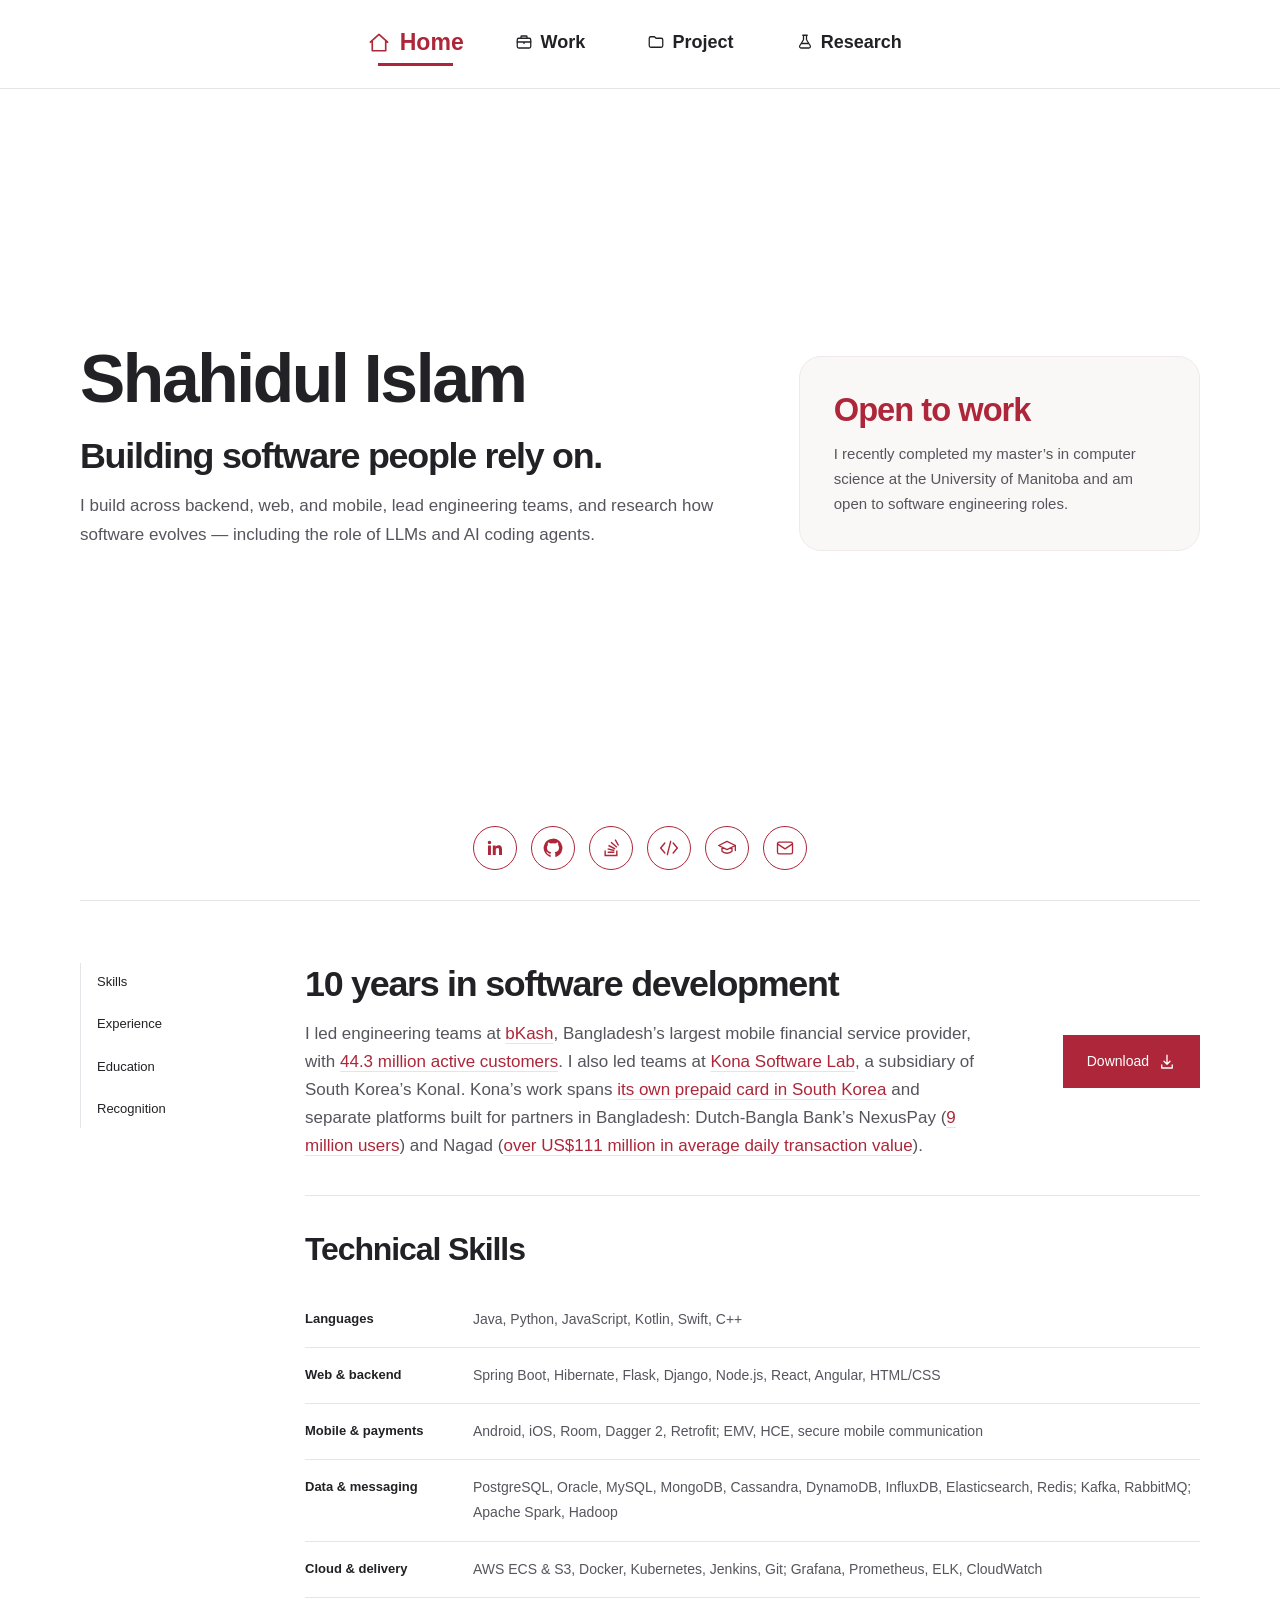
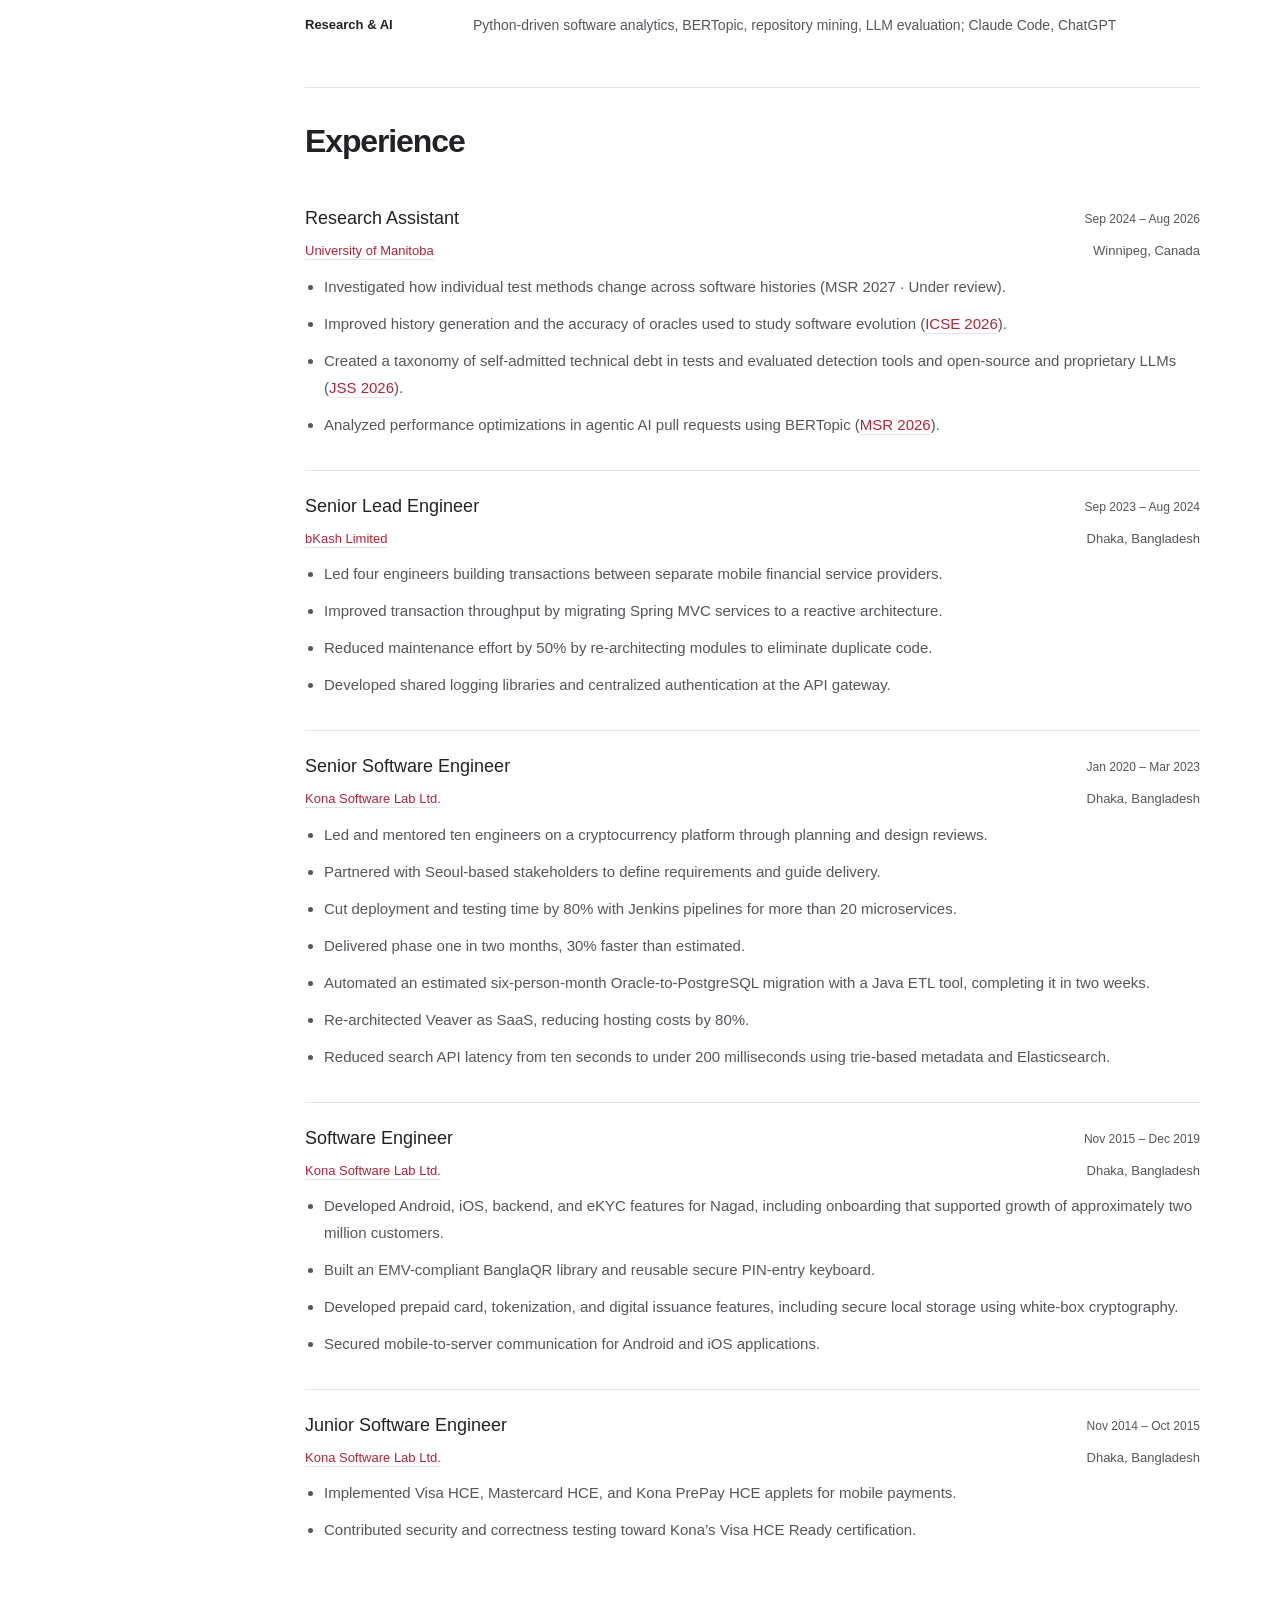
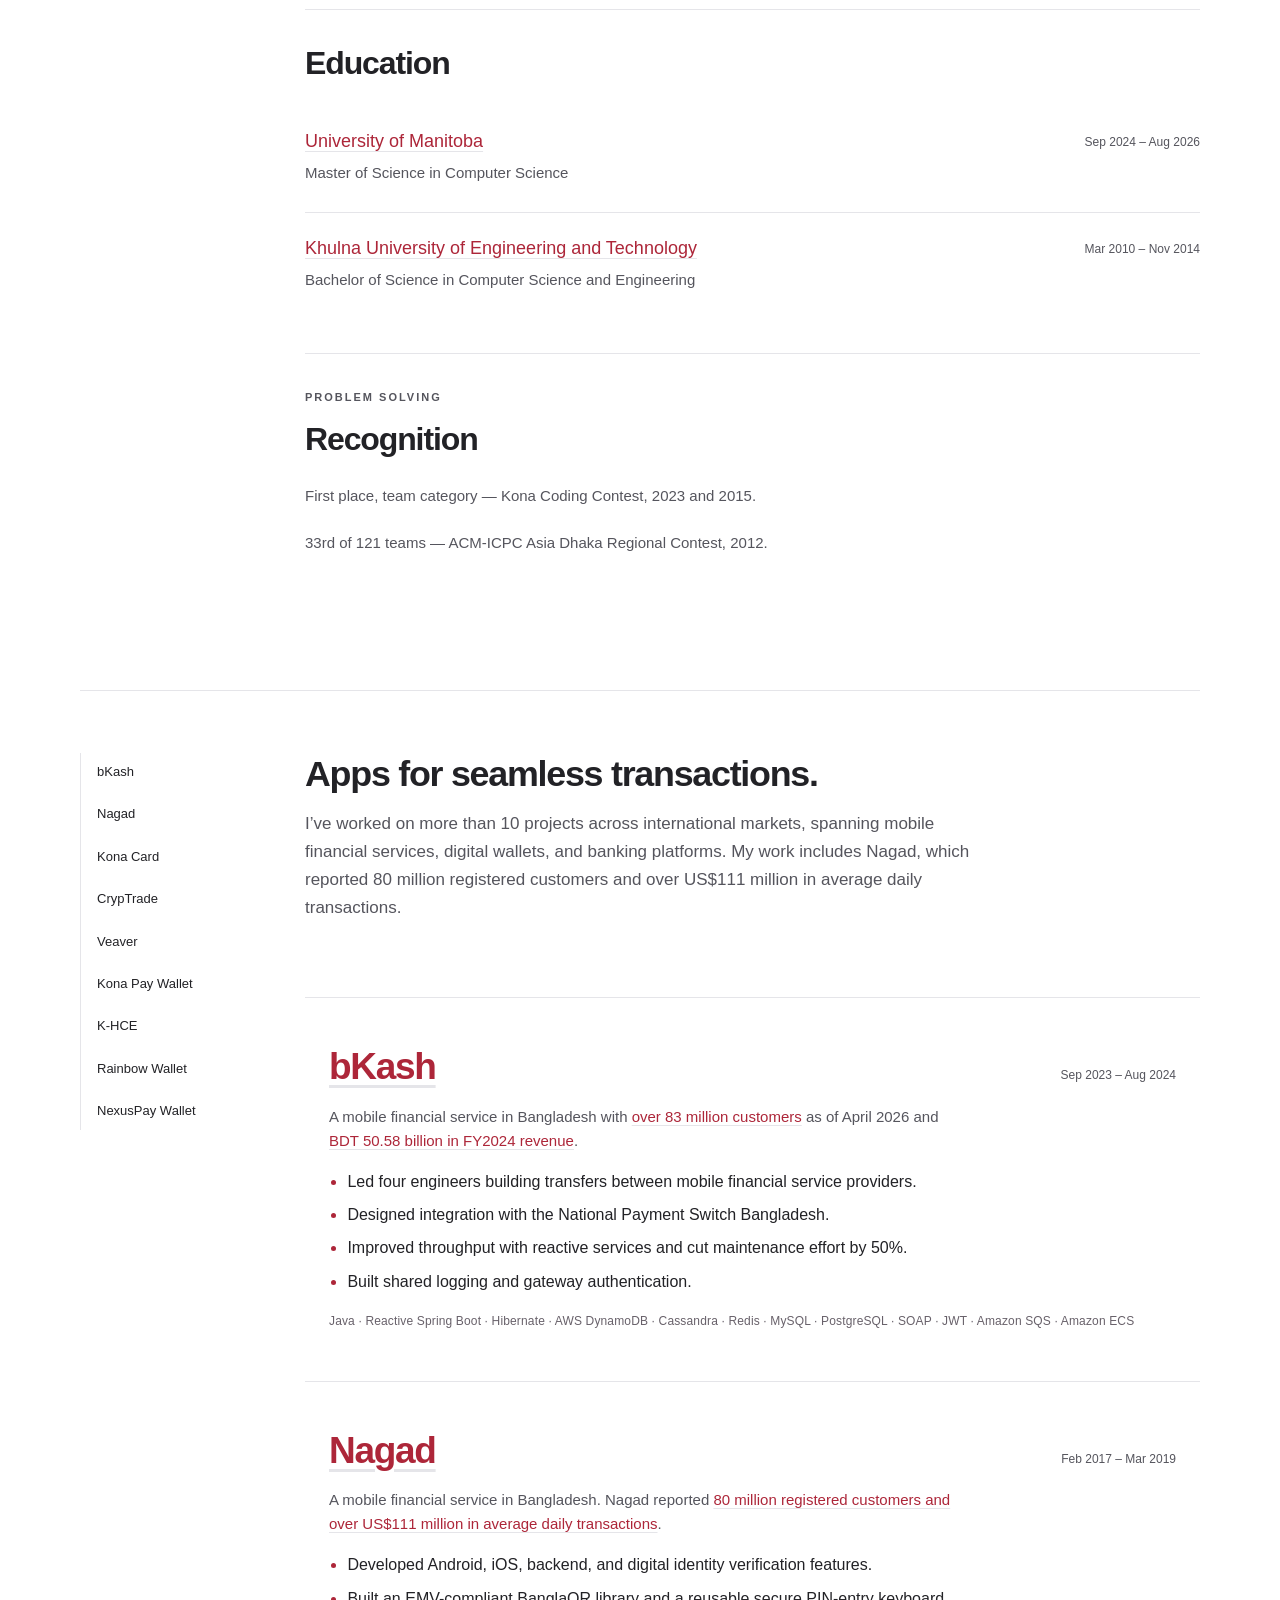
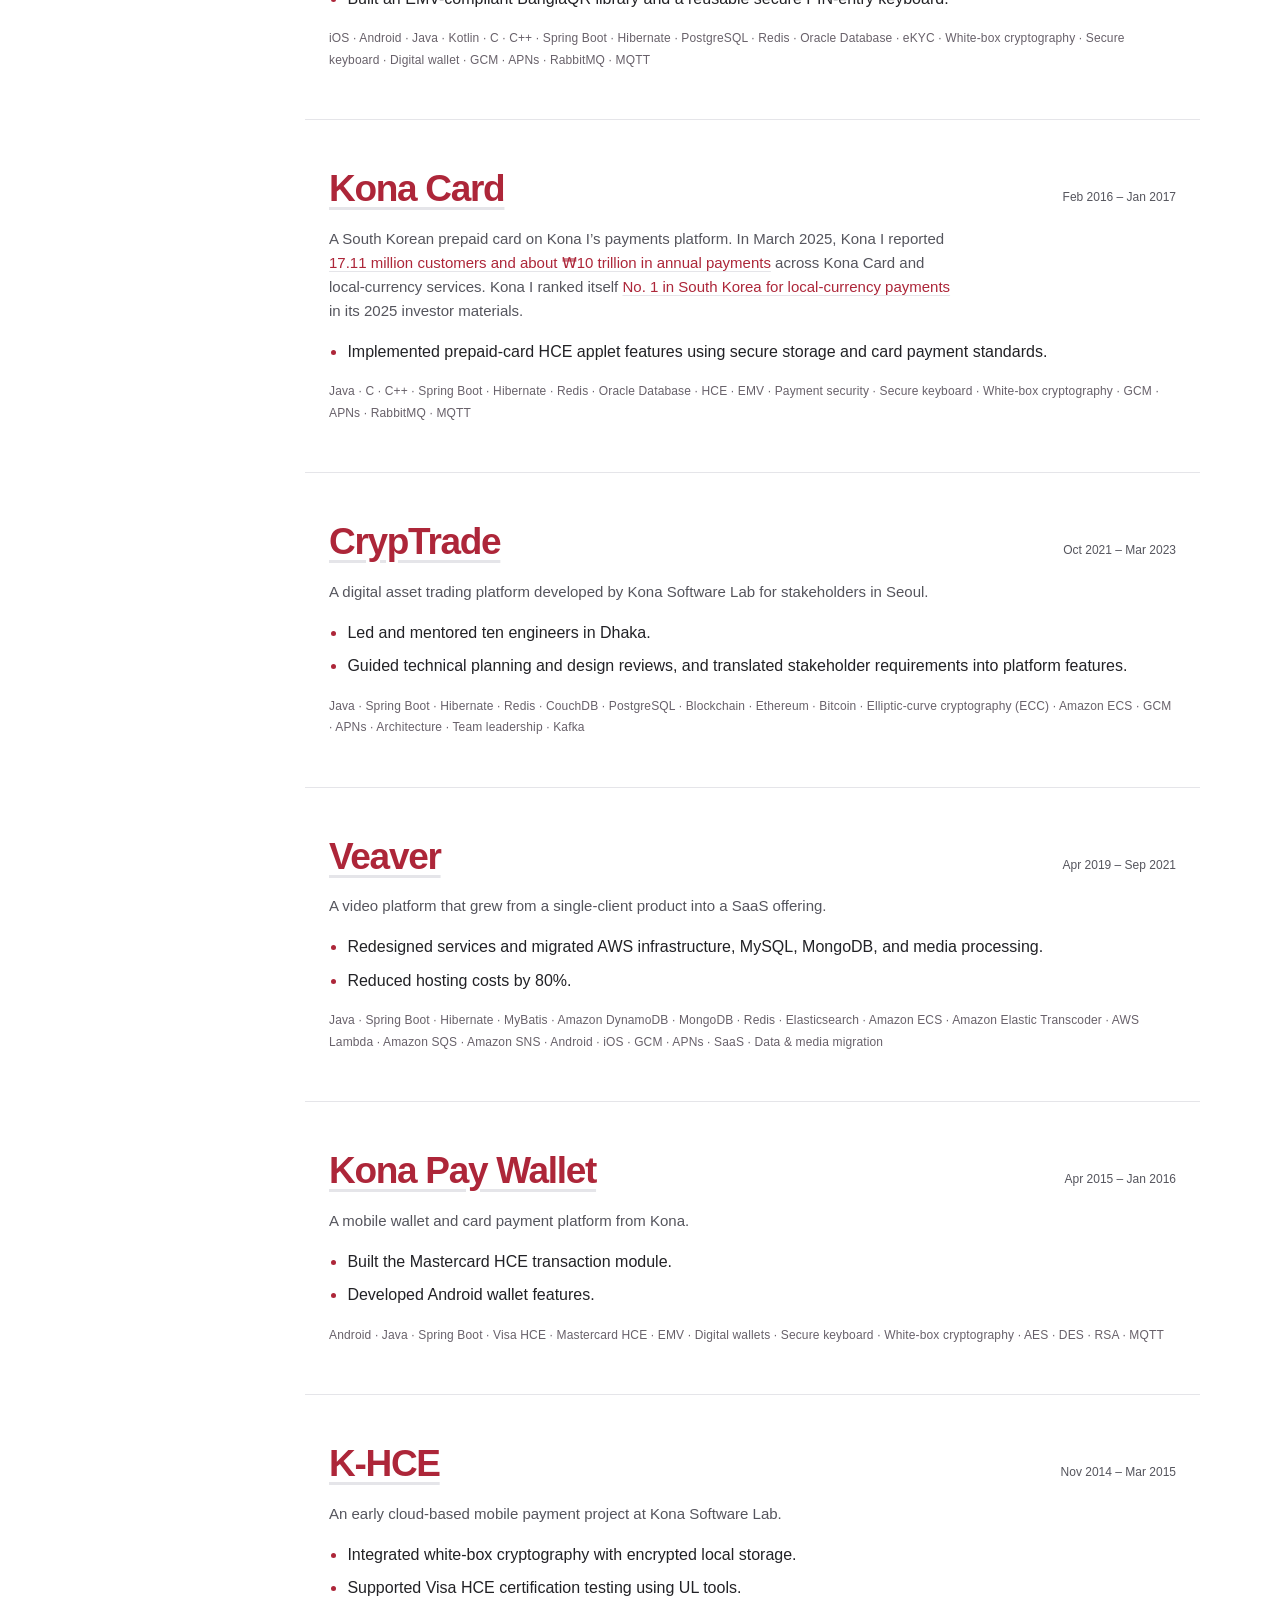
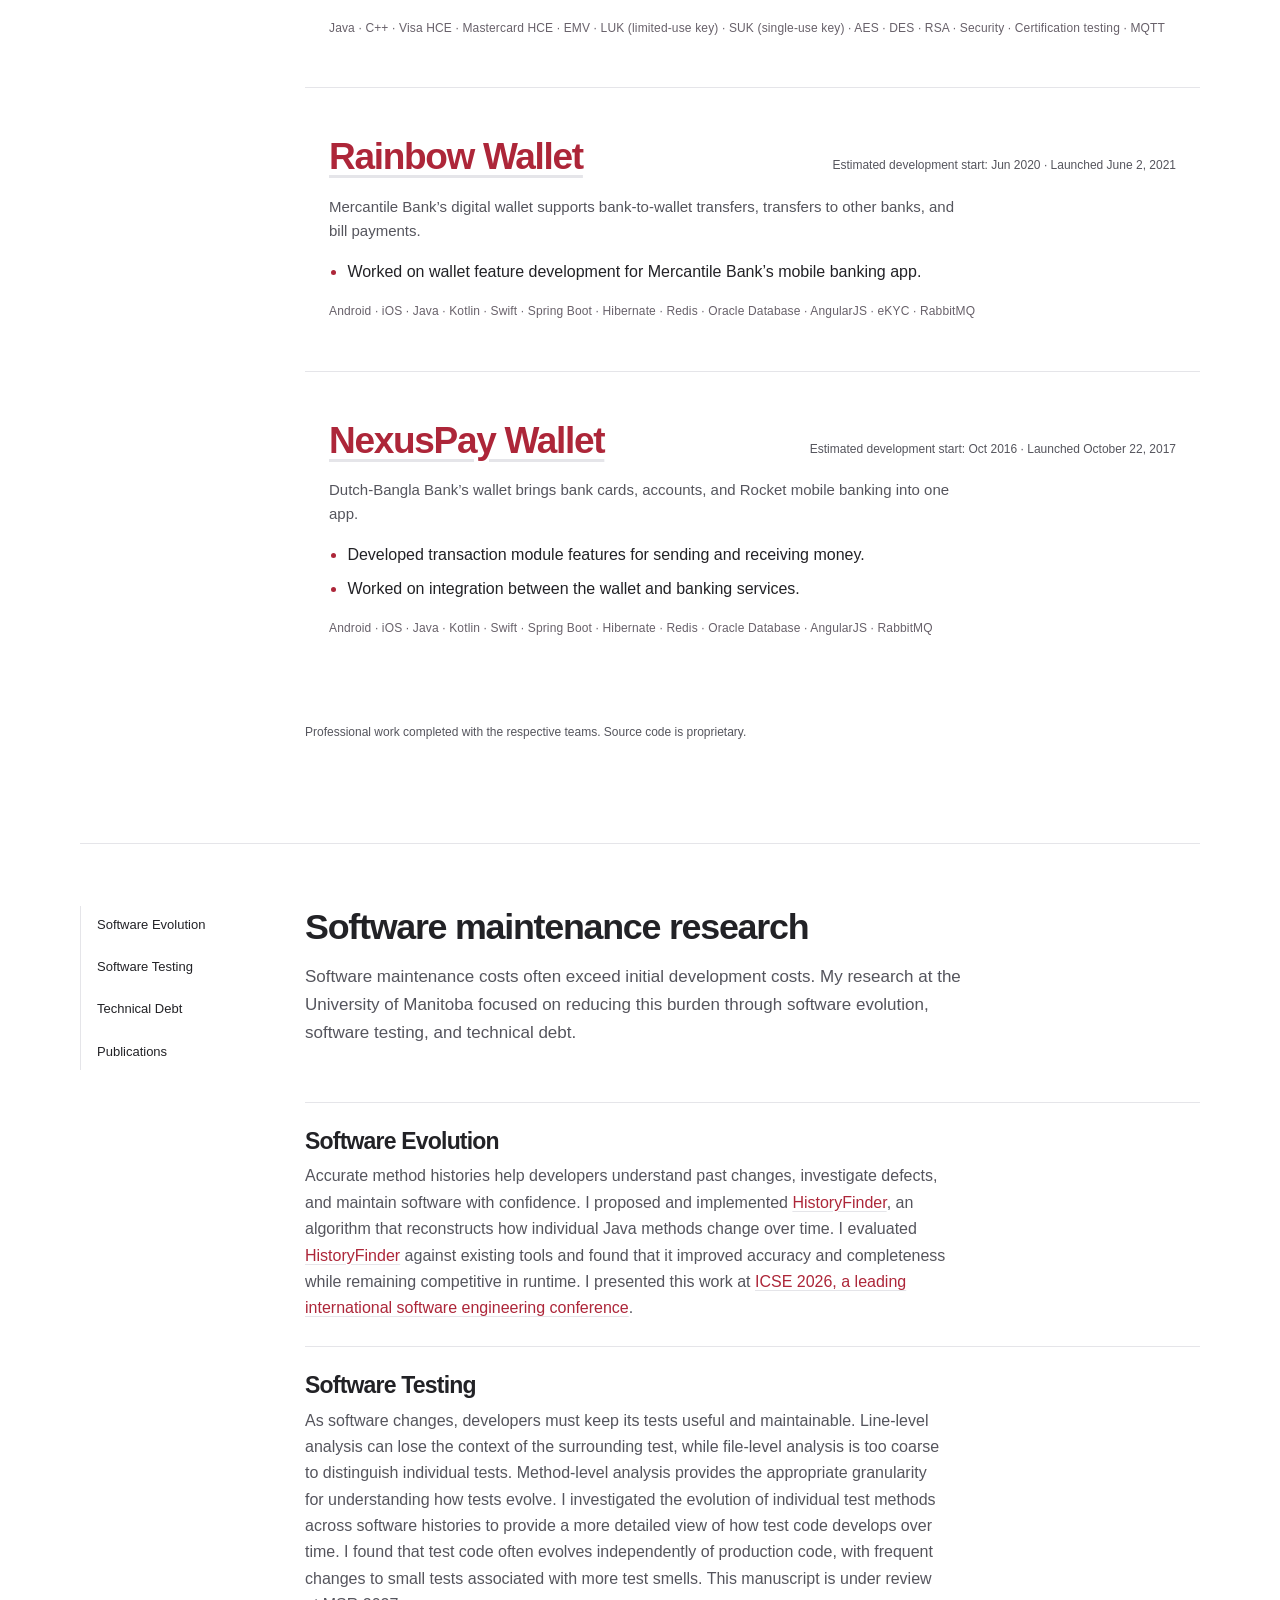
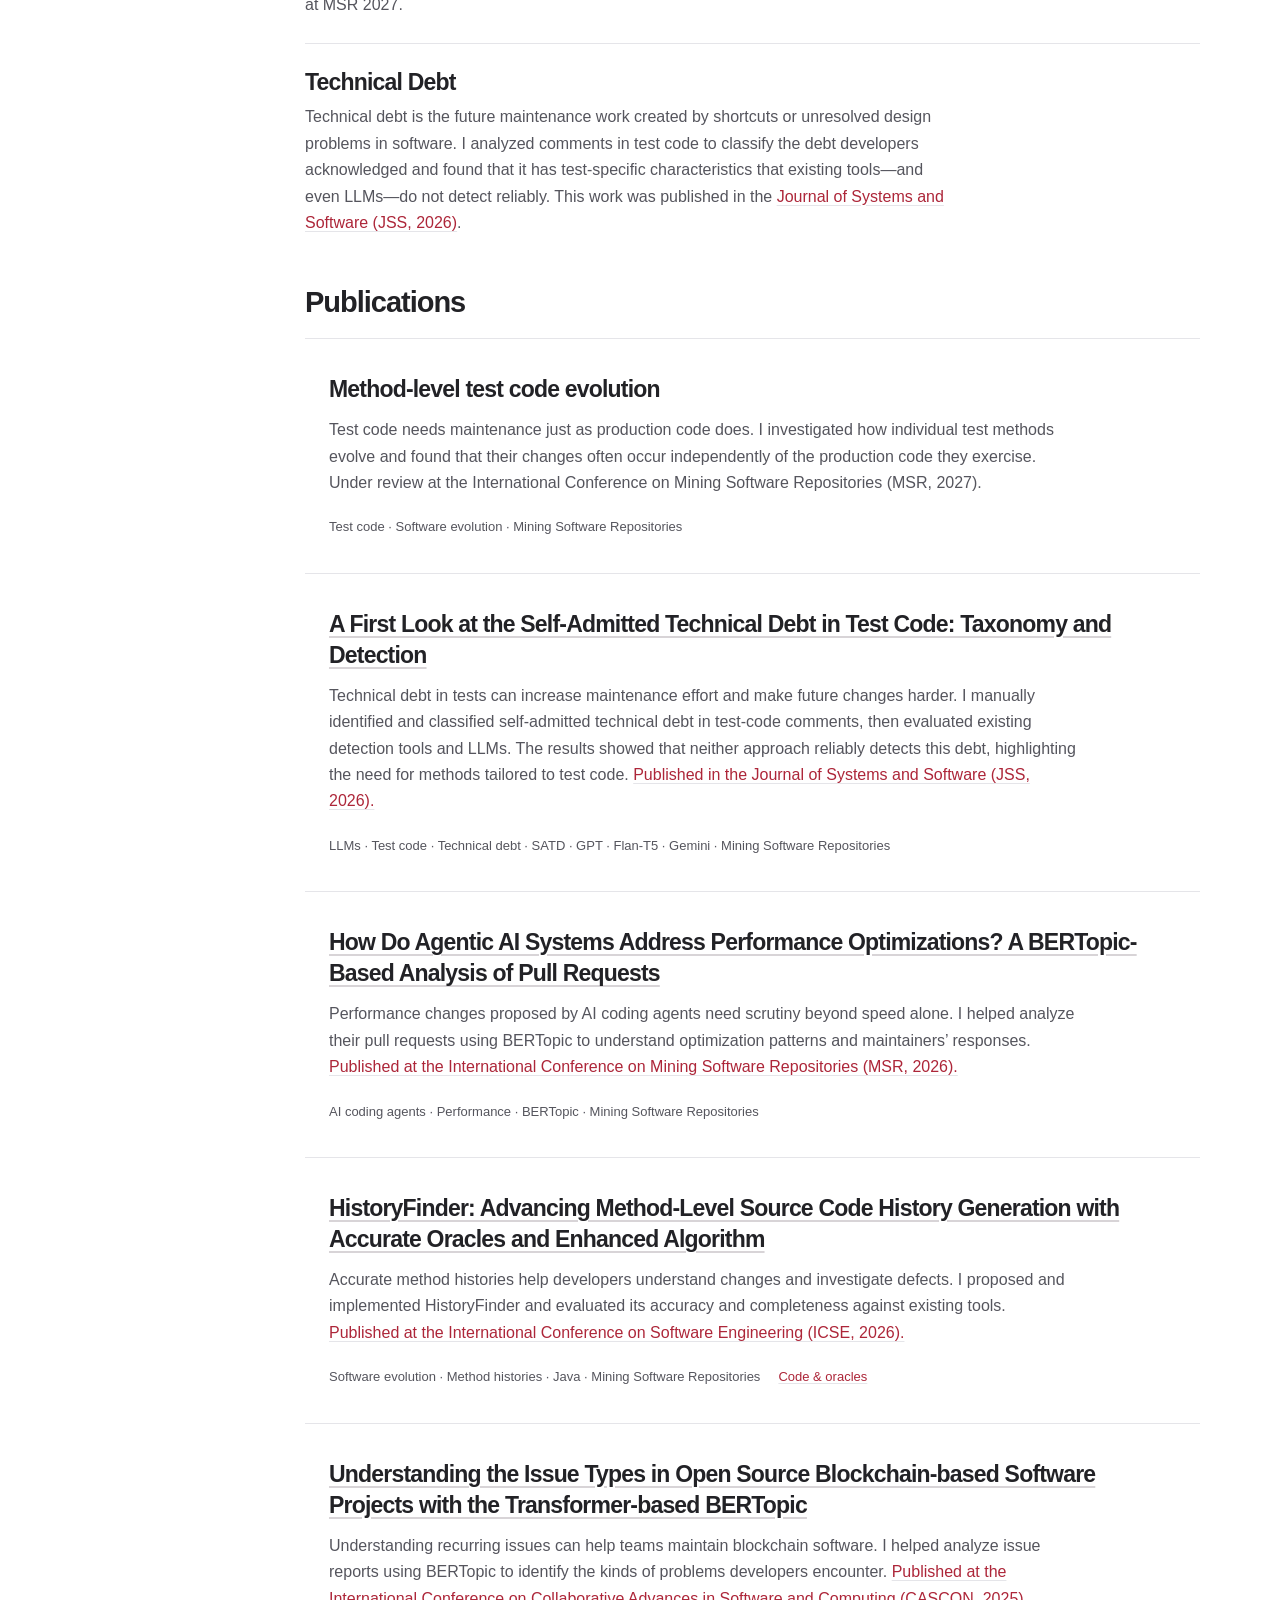
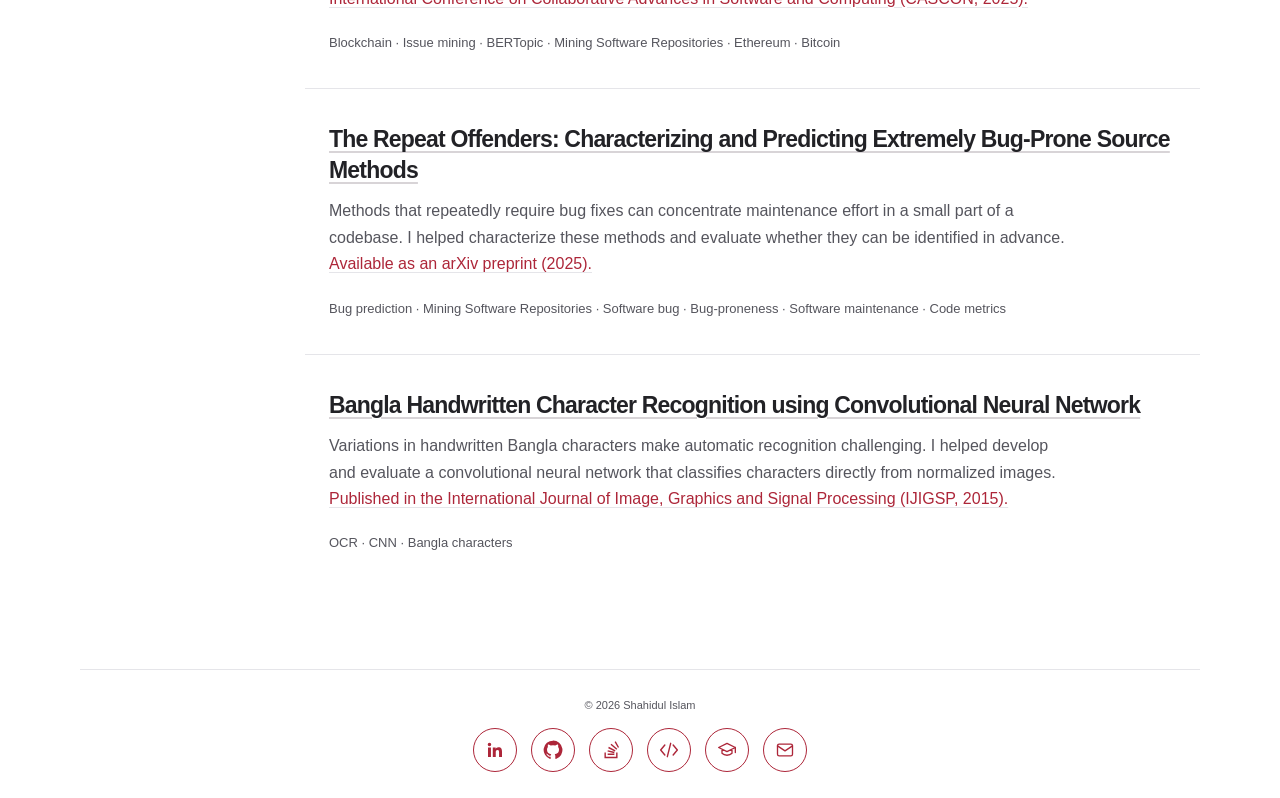
==== commit b155745f: "Add developer profiles and reorder social links" ====
--- a/index.html
+++ b/index.html
@@ -1 +1 @@
-<!doctype html><html lang="en"><head><meta charset="utf-8"><meta name="viewport" content="width=device-width,initial-scale=1"><meta name="description" content="Shahidul Islam — software engineer in Winnipeg. Backend, frontend, mobile, technical leadership, and software engineering research with LLMs."><meta name="theme-color" content="#f7f7f2"><title>Software engineer · Shahidul Islam</title><link rel="icon" href="assets/favicon.svg" type="image/svg+xml"><link rel="stylesheet" href="styles.css?v=mobile-sticky"><script src="script.js?v=mobile-sticky" defer></script></head><body class="continuous-page"><a class="skip" href="#main">Skip to content</a><header class="header"><div class="wrap header-inner"><nav aria-label="Main navigation"><a href="#home" aria-current="location"><span class="nav-label"><svg viewBox="0 0 24 24" fill="none" stroke="currentColor" stroke-width="1.7" stroke-linecap="round" stroke-linejoin="round" aria-hidden="true"><path d="m3 11 9-8 9 8M5 10v10h14V10"/></svg>Home</span></a><a href="#resume"><span class="nav-label"><svg viewBox="0 0 24 24" fill="none" stroke="currentColor" stroke-width="1.7" stroke-linecap="round" stroke-linejoin="round" aria-hidden="true" focusable="false"><rect x="3" y="7" width="18" height="13" rx="2"/><path d="M8 7V5a1 1 0 0 1 1-1h6a1 1 0 0 1 1 1v2M3 12h18m-9 0v2"/></svg>Work</span></a><a href="#projects"><span class="nav-label"><svg viewBox="0 0 24 24" fill="none" stroke="currentColor" stroke-width="1.7" stroke-linecap="round" stroke-linejoin="round" aria-hidden="true" focusable="false"><path d="M3 7a2 2 0 0 1 2-2h5l2 2h7a2 2 0 0 1 2 2v8a2 2 0 0 1-2 2H5a2 2 0 0 1-2-2Z"/></svg>Project</span></a><a href="#research"><span class="nav-label"><svg viewBox="0 0 24 24" fill="none" stroke="currentColor" stroke-width="1.7" stroke-linecap="round" stroke-linejoin="round" aria-hidden="true" focusable="false"><path d="M9 3h6m-5 0v6l-5 8a2 2 0 0 0 1.7 3h10.6a2 2 0 0 0 1.7-3l-5-8V3M7.5 14h9"/></svg>Research</span></a></nav></div></header><main id="main" class="wrap"><section id="home" class="page-section" data-descriptor="Software Engineer" aria-label="Software Engineer"><section class="home-intro"><div class="home-bio"><h1>Shahidul Islam</h1><p class="home-headline">Building software people rely on.</p><p class="intro">I build across backend, web, and mobile, lead engineering teams, and research how software evolves — including the role of LLMs and AI coding agents.</p></div><div class="home-career"><p class="home-availability">Open to work</p><p class="home-context">I recently completed my master’s in computer science at the University of Manitoba and am open to software engineering roles.</p></div></section><nav class="social-links home-social" aria-label="Social profiles"><a href="https://github.com/shahidul2k9" aria-label="GitHub profile" title="GitHub"><svg viewBox="0 0 24 24" aria-hidden="true" focusable="false"><path fill="currentColor" d="M12 .75a11.25 11.25 0 0 0-3.558 21.923c.563.104.769-.244.769-.542 0-.267-.01-1.154-.016-2.093-3.13.68-3.79-1.327-3.79-1.327-.512-1.3-1.25-1.646-1.25-1.646-1.022-.7.077-.686.077-.686 1.13.08 1.725 1.16 1.725 1.16 1.005 1.722 2.637 1.225 3.28.937.102-.729.393-1.226.715-1.508-2.499-.284-5.126-1.25-5.126-5.565 0-1.23.44-2.234 1.16-3.022-.117-.284-.503-1.43.11-2.98 0 0 .945-.303 3.095 1.155a10.783 10.783 0 0 1 5.636 0c2.148-1.458 3.09-1.155 3.09-1.155.617 1.55.23 2.696.114 2.98.722.788 1.159 1.792 1.159 3.022 0 4.326-2.632 5.278-5.139 5.557.404.35.764 1.039.764 2.094 0 1.513-.014 2.733-.014 3.105 0 .301.203.651.774.54A11.25 11.25 0 0 0 12 .75Z"/></svg></a><a href="https://linkedin.com/in/shahidul2k9" aria-label="LinkedIn profile" title="LinkedIn"><svg viewBox="0 0 24 24" aria-hidden="true" focusable="false"><path fill="currentColor" d="M5.37 7.5a2.12 2.12 0 1 0 0-4.24 2.12 2.12 0 0 0 0 4.24ZM3.6 9h3.54v11.4H3.6V9Zm5.76 0h3.39v1.56h.05c.47-.89 1.63-1.83 3.35-1.83 3.58 0 4.25 2.36 4.25 5.43v6.24h-3.54v-5.53c0-1.32-.03-3.02-1.84-3.02-1.84 0-2.12 1.44-2.12 2.93v5.62H9.36V9Z"/></svg></a><a href="https://scholar.google.com/citations?user=U-7ma3EAAAAJ&amp;hl=en" aria-label="Google Scholar profile" title="Google Scholar"><svg viewBox="0 0 24 24" fill="none" stroke="currentColor" stroke-width="1.6" stroke-linecap="round" stroke-linejoin="round" aria-hidden="true" focusable="false"><path d="m2 9 10-5 10 5-10 5-10-5Zm4 2v5c3 3 9 3 12 0v-5m4-2v6"/></svg></a><a href="mailto:shahidul2k9@gmail.com" aria-label="Email me" title="Email me"><svg viewBox="0 0 24 24" fill="none" stroke="currentColor" stroke-width="1.6" stroke-linecap="round" stroke-linejoin="round" aria-hidden="true" focusable="false"><rect x="3" y="5" width="18" height="14" rx="2"/><path d="m3 7 9 6 9-6"/></svg></a></nav></section><section id="resume" class="page-section" data-descriptor="Engineering Experience" aria-label="Work Experience"><div class="resume-layout"><aside><nav aria-label="Resume sections"><a href="#skills">Skills</a><a href="#experience">Experience</a><a href="#education">Education</a><a href="#recognition">Recognition</a></nav></aside><div class="resume-content"><div class="resume-top"><div id="summary" class="resume-intro"><h2>10 years in software development</h2><p>I led engineering teams at <a href="https://www.bkash.com/en/blog/apex-bkash-team-up-to-make-shopping-more-rewarding">bKash</a>, Bangladesh’s largest mobile financial service provider, with <a href="https://www.legacy.bracbank.com/financialstatement/earnings-disclosure-fy24-q1-25.pdf">44.3 million active customers</a>. I also led teams at <a href="https://www.konasl.com/about">Kona Software Lab</a>, a subsidiary of South Korea’s KonaI. Kona’s work spans <a href="https://www.konacard.co.kr/">its own prepaid card in South Korea</a> and separate platforms built for partners in Bangladesh: Dutch-Bangla Bank’s NexusPay (<a href="https://dutchbanglabank.com/SustainableFinance/sustainabilityreport.pdf">9 million users</a>) and Nagad (<a href="https://www.prnewswire.com/news-releases/nagad-ignites-sdgs-thru-digital-financial-inclusion-in-bangladesh-301876392.html">over US$111 million in average daily transaction value</a>).</p></div><a class="button" href="assets/Md-Shahidul-Islam-Backend-Resume.pdf" download aria-label="Download backend resume PDF">Download <svg viewBox="0 0 24 24" width="18" height="18" fill="none" stroke="currentColor" stroke-width="1.75" stroke-linecap="round" stroke-linejoin="round" aria-hidden="true" focusable="false"><path d="M12 3v12m-4-4 4 4 4-4M5 16v4h14v-4"/></svg></a></div><section id="skills"><h2>Technical Skills</h2><dl><div><dt>Languages</dt><dd>Java, Python, JavaScript, Kotlin, Swift, C++</dd></div><div><dt>Web & backend</dt><dd>Spring Boot, Hibernate, Flask, Django, Node.js, React, Angular, HTML/CSS</dd></div><div><dt>Mobile & payments</dt><dd>Android, iOS, Room, Dagger 2, Retrofit; EMV, HCE, secure mobile communication</dd></div><div><dt>Data & messaging</dt><dd>PostgreSQL, Oracle, MySQL, MongoDB, Cassandra, DynamoDB, InfluxDB, Elasticsearch, Redis; Kafka, RabbitMQ; Apache Spark, Hadoop</dd></div><div><dt>Cloud & delivery</dt><dd>AWS ECS & S3, Docker, Kubernetes, Jenkins, Git; Grafana, Prometheus, ELK, CloudWatch</dd></div><div><dt>Research & AI</dt><dd>Python-driven software analytics, BERTopic, repository mining, LLM evaluation; Claude Code, ChatGPT</dd></div></dl></section><section id="experience"><h2>Experience</h2><article class="job"><div class="job-heading"><h3>Research Assistant</h3><span>Sep 2024 – Aug 2026</span></div><div class="job-company"><span><a href="https://umanitoba.ca/">University of Manitoba</a></span><span>Winnipeg, Canada</span></div><ul><li>Investigated how individual test methods change across software histories (MSR 2027 · Under review).</li><li>Improved history generation and the accuracy of oracles used to study software evolution (<a href="https://dl.acm.org/doi/10.1145/3744916.3773238">ICSE 2026</a>).</li><li>Created a taxonomy of self-admitted technical debt in tests and evaluated detection tools and open-source and proprietary LLMs (<a href="https://www.sciencedirect.com/science/article/pii/S0164121226003535">JSS 2026</a>).</li><li>Analyzed performance optimizations in agentic AI pull requests using BERTopic (<a href="https://doi.org/10.1145/3793302.3793619">MSR 2026</a>).</li></ul></article><article class="job"><div class="job-heading"><h3>Senior Lead Engineer</h3><span>Sep 2023 – Aug 2024</span></div><div class="job-company"><span><a href="https://www.bkash.com/">bKash Limited</a></span><span>Dhaka, Bangladesh</span></div><ul><li>Led four engineers building transactions between separate mobile financial service providers.</li><li>Improved transaction throughput by migrating Spring MVC services to a reactive architecture.</li><li>Reduced maintenance effort by 50% by re-architecting modules to eliminate duplicate code.</li><li>Developed shared logging libraries and centralized authentication at the API gateway.</li></ul></article><article class="job"><div class="job-heading"><h3>Senior Software Engineer</h3><span>Jan 2020 – Mar 2023</span></div><div class="job-company"><span><a href="https://konasl.com/">Kona Software Lab Ltd.</a></span><span>Dhaka, Bangladesh</span></div><ul><li>Led and mentored ten engineers on a cryptocurrency platform through planning and design reviews.</li><li>Partnered with Seoul-based stakeholders to define requirements and guide delivery.</li><li>Cut deployment and testing time by 80% with Jenkins pipelines for more than 20 microservices.</li><li>Delivered phase one in two months, 30% faster than estimated.</li><li>Automated an estimated six-person-month Oracle-to-PostgreSQL migration with a Java ETL tool, completing it in two weeks.</li><li>Re-architected Veaver as SaaS, reducing hosting costs by 80%.</li><li>Reduced search API latency from ten seconds to under 200 milliseconds using trie-based metadata and Elasticsearch.</li></ul></article><article class="job"><div class="job-heading"><h3>Software Engineer</h3><span>Nov 2015 – Dec 2019</span></div><div class="job-company"><span><a href="https://konasl.com/">Kona Software Lab Ltd.</a></span><span>Dhaka, Bangladesh</span></div><ul><li>Developed Android, iOS, backend, and eKYC features for Nagad, including onboarding that supported growth of approximately two million customers.</li><li>Built an EMV-compliant BanglaQR library and reusable secure PIN-entry keyboard.</li><li>Developed prepaid card, tokenization, and digital issuance features, including secure local storage using white-box cryptography.</li><li>Secured mobile-to-server communication for Android and iOS applications.</li></ul></article><article class="job"><div class="job-heading"><h3>Junior Software Engineer</h3><span>Nov 2014 – Oct 2015</span></div><div class="job-company"><span><a href="https://konasl.com/">Kona Software Lab Ltd.</a></span><span>Dhaka, Bangladesh</span></div><ul><li>Implemented Visa HCE, Mastercard HCE, and Kona PrePay HCE applets for mobile payments.</li><li>Contributed security and correctness testing toward Kona’s Visa HCE Ready certification.</li></ul></article></section><section id="education"><h2>Education</h2><article class="job"><div class="job-heading"><h3><a href="https://umanitoba.ca/">University of Manitoba</a></h3><span>Sep 2024 – Aug 2026</span></div><p>Master of Science in Computer Science</p></article><article class="job"><div class="job-heading"><h3><a href="https://www.kuet.ac.bd/">Khulna University of Engineering and Technology</a></h3><span>Mar 2010 – Nov 2014</span></div><p>Bachelor of Science in Computer Science and Engineering</p></article></section><section id="recognition"><p class="eyebrow">Problem solving</p><h2>Recognition</h2><p>First place, team category — Kona Coding Contest, 2023 and 2015.</p><p>33rd of 121 teams — ACM-ICPC Asia Dhaka Regional Contest, 2012.</p></section></div></div></section><section id="projects" class="page-section" data-descriptor="Real-world Projects" aria-label="Project"><div class="resume-layout section-layout"><aside><nav aria-label="Projects sections"><a href="#bkash">bKash</a><a href="#nagad">Nagad</a><a href="#kona-card">Kona Card</a><a href="#cryptrade">CrypTrade</a><a href="#veaver">Veaver</a><a href="#kona-pay">Kona Pay Wallet</a><a href="#k-hce">K-HCE</a><a href="#rainbow-wallet">Rainbow Wallet</a><a href="#nexuspay-wallet">NexusPay Wallet</a></nav></aside><div class="section-body"><section class="page-intro"><h1>Apps for seamless transactions.</h1><p>I’ve worked on more than 10 projects across international markets, spanning mobile financial services, digital wallets, and banking platforms. My work includes Nagad, which reported <a href="https://www.prnewswire.com/apac/news-releases/nagad-leads-the-digital-payments-revolution-in-bangladesh-301905248.html">80 million registered customers and over US$111 million in average daily transactions</a>.</p></section><section aria-label="Professional projects"><article class="project-row" id="bkash"><div class="project-heading"><h3 class="project-name"><a href="https://www.bkash.com/">bKash</a></h3><p class="meta">Sep 2023 – Aug 2024</p></div><p class="project-description">A mobile financial service in Bangladesh with <a href="https://www.bkash.com/en/about">over 83 million customers</a> as of April 2026 and <a href="https://www.bracbank.com/financialstatement/earnings-disclosure-fy24-q1-25.pdf">BDT 50.58 billion in FY2024 revenue</a>.</p><ul class="project-contributions" aria-label="bKash contributions"><li>Led four engineers building transfers between mobile financial service providers.</li><li>Designed integration with the National Payment Switch Bangladesh.</li><li>Improved throughput with reactive services and cut maintenance effort by 50%.</li><li>Built shared logging and gateway authentication.</li></ul><p class="tags">Java · Reactive Spring Boot · Hibernate · AWS DynamoDB · Cassandra · Redis · MySQL · PostgreSQL · SOAP · JWT · Amazon SQS · Amazon ECS</p></article><article class="project-row" id="nagad"><div class="project-heading"><h3 class="project-name"><a href="https://nagad.com.bd/bn">Nagad</a></h3><p class="meta">Feb 2017 – Mar 2019</p></div><p class="project-description">A mobile financial service in Bangladesh. Nagad reported <a href="https://www.prnewswire.com/apac/news-releases/nagad-leads-the-digital-payments-revolution-in-bangladesh-301905248.html">80 million registered customers and over US$111 million in average daily transactions</a>.</p><ul class="project-contributions" aria-label="Nagad contributions"><li>Developed Android, iOS, backend, and digital identity verification features.</li><li>Built an EMV-compliant BanglaQR library and a reusable secure PIN-entry keyboard.</li></ul><p class="tags">iOS · Android · Java · Kotlin · C · C++ · Spring Boot · Hibernate · PostgreSQL · Redis · Oracle Database · eKYC · White-box cryptography · Secure keyboard · Digital wallet · GCM · APNs · RabbitMQ · MQTT</p></article><article class="project-row" id="kona-card"><div class="project-heading"><h3 class="project-name"><a href="https://www.konacard.co.kr/">Kona Card</a></h3><p class="meta">Feb 2016 – Jan 2017</p></div><p class="project-description">A South Korean prepaid card on Kona I’s payments platform. In March 2025, Kona I reported <a href="https://kind.krx.co.kr/external/2025/05/14/000276/20250514000589/11013.htm">17.11 million customers and about ₩10 trillion in annual payments</a> across Kona Card and local-currency services. Kona I ranked itself <a href="https://konai.com/uploads/IR_BOOK_20250210_123a2ae0de.pdf">No. 1 in South Korea for local-currency payments</a> in its 2025 investor materials.</p><ul class="project-contributions" aria-label="Kona Card contributions"><li>Implemented prepaid-card HCE applet features using secure storage and card payment standards.</li></ul><p class="tags">Java · C · C++ · Spring Boot · Hibernate · Redis · Oracle Database · HCE · EMV · Payment security · Secure keyboard · White-box cryptography · GCM · APNs · RabbitMQ · MQTT</p></article><article class="project-row" id="cryptrade"><div class="project-heading"><h3 class="project-name"><a href="https://konasl.com/" aria-label="CrypTrade — Company website">CrypTrade</a></h3><p class="meta">Oct 2021 – Mar 2023</p></div><p class="project-description">A digital asset trading platform developed by Kona Software Lab for stakeholders in Seoul.</p><ul class="project-contributions" aria-label="CrypTrade contributions"><li>Led and mentored ten engineers in Dhaka.</li><li>Guided technical planning and design reviews, and translated stakeholder requirements into platform features.</li></ul><p class="tags">Java · Spring Boot · Hibernate · Redis · CouchDB · PostgreSQL · Blockchain · Ethereum · Bitcoin · Elliptic-curve cryptography (ECC) · Amazon ECS · GCM · APNs · Architecture · Team leadership · Kafka</p></article><article class="project-row" id="veaver"><div class="project-heading"><h3 class="project-name"><a href="https://konasl.com/" aria-label="Veaver — Company website">Veaver</a></h3><p class="meta">Apr 2019 – Sep 2021</p></div><p class="project-description">A video platform that grew from a single-client product into a SaaS offering.</p><ul class="project-contributions" aria-label="Veaver contributions"><li>Redesigned services and migrated AWS infrastructure, MySQL, MongoDB, and media processing.</li><li>Reduced hosting costs by 80%.</li></ul><p class="tags">Java · Spring Boot · Hibernate · MyBatis · Amazon DynamoDB · MongoDB · Redis · Elasticsearch · Amazon ECS · Amazon Elastic Transcoder · AWS Lambda · Amazon SQS · Amazon SNS · Android · iOS · GCM · APNs · SaaS · Data &amp; media migration</p></article><article class="project-row" id="kona-pay"><div class="project-heading"><h3 class="project-name"><a href="https://konai.com/product/payment" aria-label="Kona Pay Wallet — Company payment platform">Kona Pay Wallet</a></h3><p class="meta">Apr 2015 – Jan 2016</p></div><p class="project-description">A mobile wallet and card payment platform from Kona.</p><ul class="project-contributions" aria-label="Kona Pay Wallet contributions"><li>Built the Mastercard HCE transaction module.</li><li>Developed Android wallet features.</li></ul><p class="tags">Android · Java · Spring Boot · Visa HCE · Mastercard HCE · EMV · Digital wallets · Secure keyboard · White-box cryptography · AES · DES · RSA · MQTT</p></article><article class="project-row" id="k-hce"><div class="project-heading"><h3 class="project-name"><a href="https://konasl.com/" aria-label="K-HCE — Company website">K-HCE</a></h3><p class="meta">Nov 2014 – Mar 2015</p></div><p class="project-description">An early cloud-based mobile payment project at Kona Software Lab.</p><ul class="project-contributions" aria-label="K-HCE contributions"><li>Integrated white-box cryptography with encrypted local storage.</li><li>Supported Visa HCE certification testing using UL tools.</li></ul><p class="tags">Java · C++ · Visa HCE · Mastercard HCE · EMV · LUK (limited-use key) · SUK (single-use key) · AES · DES · RSA · Security · Certification testing · MQTT</p></article><article class="project-row" id="rainbow-wallet"><div class="project-heading"><h3 class="project-name"><a href="https://www.mblbd.com/digital-banking-faq-en">Rainbow Wallet</a></h3><p class="meta">Estimated development start: Jun 2020 · <a href="https://www.mblbd.com/aboutus/milestones">Launched June 2, 2021</a></p></div><p class="project-description">Mercantile Bank’s digital wallet supports bank-to-wallet transfers, transfers to other banks, and bill payments.</p><ul class="project-contributions" aria-label="Rainbow Wallet contributions"><li>Worked on wallet feature development for Mercantile Bank’s mobile banking app.</li></ul><p class="tags">Android · iOS · Java · Kotlin · Swift · Spring Boot · Hibernate · Redis · Oracle Database · AngularJS · eKYC · RabbitMQ</p></article><article class="project-row" id="nexuspay-wallet"><div class="project-heading"><h3 class="project-name"><a href="https://www.dutchbanglabank.com/nexuspay/nexusPay-home.html">NexusPay Wallet</a></h3><p class="meta">Estimated development start: Oct 2016 · <a href="https://www.scribd.com/document/420636321/Annual-Report-2018">Launched October 22, 2017</a></p></div><p class="project-description">Dutch-Bangla Bank’s wallet brings bank cards, accounts, and Rocket mobile banking into one app.</p><ul class="project-contributions" aria-label="NexusPay Wallet contributions"><li>Developed transaction module features for sending and receiving money.</li><li>Worked on integration between the wallet and banking services.</li></ul><p class="tags">Android · iOS · Java · Kotlin · Swift · Spring Boot · Hibernate · Redis · Oracle Database · AngularJS · RabbitMQ</p></article></section><p class="note">Professional work completed with the respective teams. Source code is proprietary.</p></div></div></section><section id="research" class="page-section" data-descriptor="Software Engineering Research" aria-label="Research"><div class="resume-layout section-layout"><aside><nav aria-label="Research sections"><a href="#software-evolution">Software Evolution</a><a href="#software-testing">Software Testing</a><a href="#technical-debt">Technical Debt</a><a href="#publications">Publications</a></nav></aside><div class="section-body"><div class="page-intro research-intro"><h2>Software maintenance research</h2><p>Software maintenance costs often exceed initial development costs. My research at the University of Manitoba focused on reducing this burden through software evolution, software testing, and technical debt.</p></div><section class="research-topic" id="software-evolution"><h3>Software Evolution</h3><p>Accurate method histories help developers understand past changes, investigate defects, and maintain software with confidence. I proposed and implemented <a href="https://dl.acm.org/doi/10.1145/3744916.3773238">HistoryFinder</a>, an algorithm that reconstructs how individual Java methods change over time. I evaluated <a href="https://dl.acm.org/doi/10.1145/3744916.3773238">HistoryFinder</a> against existing tools and found that it improved accuracy and completeness while remaining competitive in runtime. I presented this work at <a href="https://conf.researchr.org/details/icse-2026/icse-2026-research-track/196/HistoryFinder-Advancing-Method-Level-Source-Code-History-Generation-with-Accurate-Or">ICSE 2026, a leading international software engineering conference</a>.</p></section><section class="research-topic" id="software-testing"><h3>Software Testing</h3><p>As software changes, developers must keep its tests useful and maintainable. Line-level analysis can lose the context of the surrounding test, while file-level analysis is too coarse to distinguish individual tests. Method-level analysis provides the appropriate granularity for understanding how tests evolve. I investigated the evolution of individual test methods across software histories to provide a more detailed view of how test code develops over time. I found that test code often evolves independently of production code, with frequent changes to small tests associated with more test smells. This manuscript is under review at MSR 2027.</p></section><section class="research-topic" id="technical-debt"><h3>Technical Debt</h3><p>Technical debt is the future maintenance work created by shortcuts or unresolved design problems in software. I analyzed comments in test code to classify the debt developers acknowledged and found that it has test-specific characteristics that existing tools—and even LLMs—do not detect reliably. This work was published in the <a href="https://www.sciencedirect.com/science/article/pii/S0164121226003535">Journal of Systems and Software (JSS, 2026)</a>.</p></section><section id="publications" class="publication-list" aria-label="Research publications"><h2 class="publication-list-title">Publications</h2><article><h3>Method-level test code evolution</h3><p>Test code needs maintenance just as production code does. I investigated how individual test methods evolve and found that their changes often occur independently of the production code they exercise. Under review at the International Conference on Mining Software Repositories (MSR, 2027).</p><p class="publication-meta"><span>Test code · Software evolution · Mining Software Repositories</span></p></article><article><h3><a href="https://www.sciencedirect.com/science/article/pii/S0164121226003535">A First Look at the Self-Admitted Technical Debt in Test Code: Taxonomy and Detection</a></h3><p>Technical debt in tests can increase maintenance effort and make future changes harder. I manually identified and classified self-admitted technical debt in test-code comments, then evaluated existing detection tools and LLMs. The results showed that neither approach reliably detects this debt, highlighting the need for methods tailored to test code. <a class="publication-venue-link" href="https://www.sciencedirect.com/journal/journal-of-systems-and-software">Published in the Journal of Systems and Software (JSS, 2026).</a></p><p class="publication-meta"><span>LLMs · Test code · Technical debt · SATD · GPT · Flan-T5 · Gemini · Mining Software Repositories</span></p></article><article><h3><a href="https://dl.acm.org/doi/10.1145/3793302.3793619">How Do Agentic AI Systems Address Performance Optimizations? A BERTopic-Based Analysis of Pull Requests</a></h3><p>Performance changes proposed by AI coding agents need scrutiny beyond speed alone. I helped analyze their pull requests using BERTopic to understand optimization patterns and maintainers’ responses. <a class="publication-venue-link" href="https://2026.msrconf.org/details/msr-2026-mining-challenge/59/How-Do-Agentic-AI-Systems-Address-Performance-Optimizations-A-BERTopic-Based-Analysi">Published at the International Conference on Mining Software Repositories (MSR, 2026).</a></p><p class="publication-meta"><span>AI coding agents · Performance · BERTopic · Mining Software Repositories</span></p></article><article><h3><a href="https://dl.acm.org/doi/10.1145/3744916.3773238">HistoryFinder: Advancing Method-Level Source Code History Generation with Accurate Oracles and Enhanced Algorithm</a></h3><p>Accurate method histories help developers understand changes and investigate defects. I proposed and implemented HistoryFinder and evaluated its accuracy and completeness against existing tools. <a class="publication-venue-link" href="https://conf.researchr.org/home/icse-2026">Published at the International Conference on Software Engineering (ICSE, 2026).</a></p><p class="publication-meta"><span>Software evolution · Method histories · Java · Mining Software Repositories</span><a href="https://github.com/SQMLab/HistoryFinder">Code &amp; oracles</a></p></article><article><h3><a href="https://doi.org/10.1109/CASCON66301.2025.00075">Understanding the Issue Types in Open Source Blockchain-based Software Projects with the Transformer-based BERTopic</a></h3><p>Understanding recurring issues can help teams maintain blockchain software. I helped analyze issue reports using BERTopic to identify the kinds of problems developers encounter. <a class="publication-venue-link" href="https://conf.researchr.org/home/cascon-2025">Published at the International Conference on Collaborative Advances in Software and Computing (CASCON, 2025).</a></p><p class="publication-meta"><span>Blockchain · Issue mining · BERTopic · Mining Software Repositories · Ethereum · Bitcoin</span></p></article><article><h3><a href="https://arxiv.org/abs/2511.22726">The Repeat Offenders: Characterizing and Predicting Extremely Bug-Prone Source Methods</a></h3><p>Methods that repeatedly require bug fixes can concentrate maintenance effort in a small part of a codebase. I helped characterize these methods and evaluate whether they can be identified in advance. <a class="publication-venue-link" href="https://arxiv.org/">Available as an arXiv preprint (2025).</a></p><p class="publication-meta"><span>Bug prediction · Mining Software Repositories · Software bug · Bug-proneness · Software maintenance · Code metrics</span></p></article><article><h3><a href="https://www.mecs-press.org/ijigsp/ijigsp-v7-n8/v7n8-5.html">Bangla Handwritten Character Recognition using Convolutional Neural Network</a></h3><p>Variations in handwritten Bangla characters make automatic recognition challenging. I helped develop and evaluate a convolutional neural network that classifies characters directly from normalized images. <a class="publication-venue-link" href="https://www.mecs-press.org/ijigsp/">Published in the International Journal of Image, Graphics and Signal Processing (IJIGSP, 2015).</a></p><p class="publication-meta"><span>OCR · CNN · Bangla characters</span></p></article></section></div></div></section></main><footer id="contact" class="wrap portfolio-footer"><span>© 2026 Shahidul Islam</span><nav class="social-links footer-social" aria-label="Social profiles"><a href="https://github.com/shahidul2k9" aria-label="GitHub profile" title="GitHub"><svg viewBox="0 0 24 24" aria-hidden="true" focusable="false"><path fill="currentColor" d="M12 .75a11.25 11.25 0 0 0-3.558 21.923c.563.104.769-.244.769-.542 0-.267-.01-1.154-.016-2.093-3.13.68-3.79-1.327-3.79-1.327-.512-1.3-1.25-1.646-1.25-1.646-1.022-.7.077-.686.077-.686 1.13.08 1.725 1.16 1.725 1.16 1.005 1.722 2.637 1.225 3.28.937.102-.729.393-1.226.715-1.508-2.499-.284-5.126-1.25-5.126-5.565 0-1.23.44-2.234 1.16-3.022-.117-.284-.503-1.43.11-2.98 0 0 .945-.303 3.095 1.155a10.783 10.783 0 0 1 5.636 0c2.148-1.458 3.09-1.155 3.09-1.155.617 1.55.23 2.696.114 2.98.722.788 1.159 1.792 1.159 3.022 0 4.326-2.632 5.278-5.139 5.557.404.35.764 1.039.764 2.094 0 1.513-.014 2.733-.014 3.105 0 .301.203.651.774.54A11.25 11.25 0 0 0 12 .75Z"/></svg></a><a href="https://linkedin.com/in/shahidul2k9" aria-label="LinkedIn profile" title="LinkedIn"><svg viewBox="0 0 24 24" aria-hidden="true" focusable="false"><path fill="currentColor" d="M5.37 7.5a2.12 2.12 0 1 0 0-4.24 2.12 2.12 0 0 0 0 4.24ZM3.6 9h3.54v11.4H3.6V9Zm5.76 0h3.39v1.56h.05c.47-.89 1.63-1.83 3.35-1.83 3.58 0 4.25 2.36 4.25 5.43v6.24h-3.54v-5.53c0-1.32-.03-3.02-1.84-3.02-1.84 0-2.12 1.44-2.12 2.93v5.62H9.36V9Z"/></svg></a><a href="https://scholar.google.com/citations?user=U-7ma3EAAAAJ&amp;hl=en" aria-label="Google Scholar profile" title="Google Scholar"><svg viewBox="0 0 24 24" fill="none" stroke="currentColor" stroke-width="1.6" stroke-linecap="round" stroke-linejoin="round" aria-hidden="true" focusable="false"><path d="m2 9 10-5 10 5-10 5-10-5Zm4 2v5c3 3 9 3 12 0v-5m4-2v6"/></svg></a><a href="mailto:shahidul2k9@gmail.com" aria-label="Email me" title="Email me"><svg viewBox="0 0 24 24" fill="none" stroke="currentColor" stroke-width="1.6" stroke-linecap="round" stroke-linejoin="round" aria-hidden="true" focusable="false"><rect x="3" y="5" width="18" height="14" rx="2"/><path d="m3 7 9 6 9-6"/></svg></a></nav><a class="footer-email" href="mailto:shahidul2k9@gmail.com">shahidul2k9@gmail.com</a></footer></body></html>+<!doctype html><html lang="en"><head><meta charset="utf-8"><meta name="viewport" content="width=device-width,initial-scale=1"><meta name="description" content="Shahidul Islam — software engineer in Winnipeg. Backend, frontend, mobile, technical leadership, and software engineering research with LLMs."><meta name="theme-color" content="#f7f7f2"><title>Software engineer · Shahidul Islam</title><link rel="icon" href="assets/favicon.svg" type="image/svg+xml"><link rel="stylesheet" href="styles.css?v=mobile-sticky"><script src="script.js?v=mobile-sticky" defer></script></head><body class="continuous-page"><a class="skip" href="#main">Skip to content</a><header class="header"><div class="wrap header-inner"><nav aria-label="Main navigation"><a href="#home" aria-current="location"><span class="nav-label"><svg viewBox="0 0 24 24" fill="none" stroke="currentColor" stroke-width="1.7" stroke-linecap="round" stroke-linejoin="round" aria-hidden="true"><path d="m3 11 9-8 9 8M5 10v10h14V10"/></svg>Home</span></a><a href="#resume"><span class="nav-label"><svg viewBox="0 0 24 24" fill="none" stroke="currentColor" stroke-width="1.7" stroke-linecap="round" stroke-linejoin="round" aria-hidden="true" focusable="false"><rect x="3" y="7" width="18" height="13" rx="2"/><path d="M8 7V5a1 1 0 0 1 1-1h6a1 1 0 0 1 1 1v2M3 12h18m-9 0v2"/></svg>Work</span></a><a href="#projects"><span class="nav-label"><svg viewBox="0 0 24 24" fill="none" stroke="currentColor" stroke-width="1.7" stroke-linecap="round" stroke-linejoin="round" aria-hidden="true" focusable="false"><path d="M3 7a2 2 0 0 1 2-2h5l2 2h7a2 2 0 0 1 2 2v8a2 2 0 0 1-2 2H5a2 2 0 0 1-2-2Z"/></svg>Project</span></a><a href="#research"><span class="nav-label"><svg viewBox="0 0 24 24" fill="none" stroke="currentColor" stroke-width="1.7" stroke-linecap="round" stroke-linejoin="round" aria-hidden="true" focusable="false"><path d="M9 3h6m-5 0v6l-5 8a2 2 0 0 0 1.7 3h10.6a2 2 0 0 0 1.7-3l-5-8V3M7.5 14h9"/></svg>Research</span></a></nav></div></header><main id="main" class="wrap"><section id="home" class="page-section" data-descriptor="Software Engineer" aria-label="Software Engineer"><section class="home-intro"><div class="home-bio"><h1>Shahidul Islam</h1><p class="home-headline">Building software people rely on.</p><p class="intro">I build across backend, web, and mobile, lead engineering teams, and research how software evolves — including the role of LLMs and AI coding agents.</p></div><div class="home-career"><p class="home-availability">Open to work</p><p class="home-context">I recently completed my master’s in computer science at the University of Manitoba and am open to software engineering roles.</p></div></section><nav class="social-links home-social" aria-label="Social profiles"><a href="https://linkedin.com/in/shahidul2k9" aria-label="LinkedIn profile" title="LinkedIn"><svg viewBox="0 0 24 24" aria-hidden="true" focusable="false"><path fill="currentColor" d="M5.37 7.5a2.12 2.12 0 1 0 0-4.24 2.12 2.12 0 0 0 0 4.24ZM3.6 9h3.54v11.4H3.6V9Zm5.76 0h3.39v1.56h.05c.47-.89 1.63-1.83 3.35-1.83 3.58 0 4.25 2.36 4.25 5.43v6.24h-3.54v-5.53c0-1.32-.03-3.02-1.84-3.02-1.84 0-2.12 1.44-2.12 2.93v5.62H9.36V9Z"/></svg></a><a href="https://github.com/shahidul2k9" aria-label="GitHub profile" title="GitHub"><svg viewBox="0 0 24 24" aria-hidden="true" focusable="false"><path fill="currentColor" d="M12 .75a11.25 11.25 0 0 0-3.558 21.923c.563.104.769-.244.769-.542 0-.267-.01-1.154-.016-2.093-3.13.68-3.79-1.327-3.79-1.327-.512-1.3-1.25-1.646-1.25-1.646-1.022-.7.077-.686.077-.686 1.13.08 1.725 1.16 1.725 1.16 1.005 1.722 2.637 1.225 3.28.937.102-.729.393-1.226.715-1.508-2.499-.284-5.126-1.25-5.126-5.565 0-1.23.44-2.234 1.16-3.022-.117-.284-.503-1.43.11-2.98 0 0 .945-.303 3.095 1.155a10.783 10.783 0 0 1 5.636 0c2.148-1.458 3.09-1.155 3.09-1.155.617 1.55.23 2.696.114 2.98.722.788 1.159 1.792 1.159 3.022 0 4.326-2.632 5.278-5.139 5.557.404.35.764 1.039.764 2.094 0 1.513-.014 2.733-.014 3.105 0 .301.203.651.774.54A11.25 11.25 0 0 0 12 .75Z"/></svg></a><a href="https://stackoverflow.com/users/shahidul" aria-label="Stack Overflow profile" title="Stack Overflow"><svg viewBox="0 0 24 24" fill="none" stroke="currentColor" stroke-width="1.7" aria-hidden="true" focusable="false"><path d="M5 15v6h14v-6M8 17h8M8 13l8 2M9 9l8 4M12 5l7 6M17 2l4 7"/></svg></a><a href="https://uhunt.onlinejudge.org/id/90197" aria-label="UVa Online Judge profile" title="UVa Online Judge"><svg viewBox="0 0 24 24" fill="none" stroke="currentColor" stroke-width="1.7" stroke-linecap="round" stroke-linejoin="round" aria-hidden="true" focusable="false"><path d="m7 6-5 6 5 6m10-12 5 6-5 6m-3-14-4 16"/></svg></a><a href="https://scholar.google.com/citations?user=U-7ma3EAAAAJ&amp;hl=en" aria-label="Google Scholar profile" title="Google Scholar"><svg viewBox="0 0 24 24" fill="none" stroke="currentColor" stroke-width="1.6" stroke-linecap="round" stroke-linejoin="round" aria-hidden="true" focusable="false"><path d="m2 9 10-5 10 5-10 5-10-5Zm4 2v5c3 3 9 3 12 0v-5m4-2v6"/></svg></a><a href="mailto:shahidul2k9@gmail.com" aria-label="Email me" title="Email me"><svg viewBox="0 0 24 24" fill="none" stroke="currentColor" stroke-width="1.6" stroke-linecap="round" stroke-linejoin="round" aria-hidden="true" focusable="false"><rect x="3" y="5" width="18" height="14" rx="2"/><path d="m3 7 9 6 9-6"/></svg></a></nav></section><section id="resume" class="page-section" data-descriptor="Engineering Experience" aria-label="Work Experience"><div class="resume-layout"><aside><nav aria-label="Resume sections"><a href="#skills">Skills</a><a href="#experience">Experience</a><a href="#education">Education</a><a href="#recognition">Recognition</a></nav></aside><div class="resume-content"><div class="resume-top"><div id="summary" class="resume-intro"><h2>10 years in software development</h2><p>I led engineering teams at <a href="https://www.bkash.com/en/blog/apex-bkash-team-up-to-make-shopping-more-rewarding">bKash</a>, Bangladesh’s largest mobile financial service provider, with <a href="https://www.legacy.bracbank.com/financialstatement/earnings-disclosure-fy24-q1-25.pdf">44.3 million active customers</a>. I also led teams at <a href="https://www.konasl.com/about">Kona Software Lab</a>, a subsidiary of South Korea’s KonaI. Kona’s work spans <a href="https://www.konacard.co.kr/">its own prepaid card in South Korea</a> and separate platforms built for partners in Bangladesh: Dutch-Bangla Bank’s NexusPay (<a href="https://dutchbanglabank.com/SustainableFinance/sustainabilityreport.pdf">9 million users</a>) and Nagad (<a href="https://www.prnewswire.com/news-releases/nagad-ignites-sdgs-thru-digital-financial-inclusion-in-bangladesh-301876392.html">over US$111 million in average daily transaction value</a>).</p></div><a class="button" href="assets/Md-Shahidul-Islam-Backend-Resume.pdf" download aria-label="Download backend resume PDF">Download <svg viewBox="0 0 24 24" width="18" height="18" fill="none" stroke="currentColor" stroke-width="1.75" stroke-linecap="round" stroke-linejoin="round" aria-hidden="true" focusable="false"><path d="M12 3v12m-4-4 4 4 4-4M5 16v4h14v-4"/></svg></a></div><section id="skills"><h2>Technical Skills</h2><dl><div><dt>Languages</dt><dd>Java, Python, JavaScript, Kotlin, Swift, C++</dd></div><div><dt>Web & backend</dt><dd>Spring Boot, Hibernate, Flask, Django, Node.js, React, Angular, HTML/CSS</dd></div><div><dt>Mobile & payments</dt><dd>Android, iOS, Room, Dagger 2, Retrofit; EMV, HCE, secure mobile communication</dd></div><div><dt>Data & messaging</dt><dd>PostgreSQL, Oracle, MySQL, MongoDB, Cassandra, DynamoDB, InfluxDB, Elasticsearch, Redis; Kafka, RabbitMQ; Apache Spark, Hadoop</dd></div><div><dt>Cloud & delivery</dt><dd>AWS ECS & S3, Docker, Kubernetes, Jenkins, Git; Grafana, Prometheus, ELK, CloudWatch</dd></div><div><dt>Research & AI</dt><dd>Python-driven software analytics, BERTopic, repository mining, LLM evaluation; Claude Code, ChatGPT</dd></div></dl></section><section id="experience"><h2>Experience</h2><article class="job"><div class="job-heading"><h3>Research Assistant</h3><span>Sep 2024 – Aug 2026</span></div><div class="job-company"><span><a href="https://umanitoba.ca/">University of Manitoba</a></span><span>Winnipeg, Canada</span></div><ul><li>Investigated how individual test methods change across software histories (MSR 2027 · Under review).</li><li>Improved history generation and the accuracy of oracles used to study software evolution (<a href="https://dl.acm.org/doi/10.1145/3744916.3773238">ICSE 2026</a>).</li><li>Created a taxonomy of self-admitted technical debt in tests and evaluated detection tools and open-source and proprietary LLMs (<a href="https://www.sciencedirect.com/science/article/pii/S0164121226003535">JSS 2026</a>).</li><li>Analyzed performance optimizations in agentic AI pull requests using BERTopic (<a href="https://doi.org/10.1145/3793302.3793619">MSR 2026</a>).</li></ul></article><article class="job"><div class="job-heading"><h3>Senior Lead Engineer</h3><span>Sep 2023 – Aug 2024</span></div><div class="job-company"><span><a href="https://www.bkash.com/">bKash Limited</a></span><span>Dhaka, Bangladesh</span></div><ul><li>Led four engineers building transactions between separate mobile financial service providers.</li><li>Improved transaction throughput by migrating Spring MVC services to a reactive architecture.</li><li>Reduced maintenance effort by 50% by re-architecting modules to eliminate duplicate code.</li><li>Developed shared logging libraries and centralized authentication at the API gateway.</li></ul></article><article class="job"><div class="job-heading"><h3>Senior Software Engineer</h3><span>Jan 2020 – Mar 2023</span></div><div class="job-company"><span><a href="https://konasl.com/">Kona Software Lab Ltd.</a></span><span>Dhaka, Bangladesh</span></div><ul><li>Led and mentored ten engineers on a cryptocurrency platform through planning and design reviews.</li><li>Partnered with Seoul-based stakeholders to define requirements and guide delivery.</li><li>Cut deployment and testing time by 80% with Jenkins pipelines for more than 20 microservices.</li><li>Delivered phase one in two months, 30% faster than estimated.</li><li>Automated an estimated six-person-month Oracle-to-PostgreSQL migration with a Java ETL tool, completing it in two weeks.</li><li>Re-architected Veaver as SaaS, reducing hosting costs by 80%.</li><li>Reduced search API latency from ten seconds to under 200 milliseconds using trie-based metadata and Elasticsearch.</li></ul></article><article class="job"><div class="job-heading"><h3>Software Engineer</h3><span>Nov 2015 – Dec 2019</span></div><div class="job-company"><span><a href="https://konasl.com/">Kona Software Lab Ltd.</a></span><span>Dhaka, Bangladesh</span></div><ul><li>Developed Android, iOS, backend, and eKYC features for Nagad, including onboarding that supported growth of approximately two million customers.</li><li>Built an EMV-compliant BanglaQR library and reusable secure PIN-entry keyboard.</li><li>Developed prepaid card, tokenization, and digital issuance features, including secure local storage using white-box cryptography.</li><li>Secured mobile-to-server communication for Android and iOS applications.</li></ul></article><article class="job"><div class="job-heading"><h3>Junior Software Engineer</h3><span>Nov 2014 – Oct 2015</span></div><div class="job-company"><span><a href="https://konasl.com/">Kona Software Lab Ltd.</a></span><span>Dhaka, Bangladesh</span></div><ul><li>Implemented Visa HCE, Mastercard HCE, and Kona PrePay HCE applets for mobile payments.</li><li>Contributed security and correctness testing toward Kona’s Visa HCE Ready certification.</li></ul></article></section><section id="education"><h2>Education</h2><article class="job"><div class="job-heading"><h3><a href="https://umanitoba.ca/">University of Manitoba</a></h3><span>Sep 2024 – Aug 2026</span></div><p>Master of Science in Computer Science</p></article><article class="job"><div class="job-heading"><h3><a href="https://www.kuet.ac.bd/">Khulna University of Engineering and Technology</a></h3><span>Mar 2010 – Nov 2014</span></div><p>Bachelor of Science in Computer Science and Engineering</p></article></section><section id="recognition"><p class="eyebrow">Problem solving</p><h2>Recognition</h2><p>First place, team category — Kona Coding Contest, 2023 and 2015.</p><p>33rd of 121 teams — ACM-ICPC Asia Dhaka Regional Contest, 2012.</p></section></div></div></section><section id="projects" class="page-section" data-descriptor="Real-world Projects" aria-label="Project"><div class="resume-layout section-layout"><aside><nav aria-label="Projects sections"><a href="#bkash">bKash</a><a href="#nagad">Nagad</a><a href="#kona-card">Kona Card</a><a href="#cryptrade">CrypTrade</a><a href="#veaver">Veaver</a><a href="#kona-pay">Kona Pay Wallet</a><a href="#k-hce">K-HCE</a><a href="#rainbow-wallet">Rainbow Wallet</a><a href="#nexuspay-wallet">NexusPay Wallet</a></nav></aside><div class="section-body"><section class="page-intro"><h1>Apps for seamless transactions.</h1><p>I’ve worked on more than 10 projects across international markets, spanning mobile financial services, digital wallets, and banking platforms. My work includes Nagad, which reported <a href="https://www.prnewswire.com/apac/news-releases/nagad-leads-the-digital-payments-revolution-in-bangladesh-301905248.html">80 million registered customers and over US$111 million in average daily transactions</a>.</p></section><section aria-label="Professional projects"><article class="project-row" id="bkash"><div class="project-heading"><h3 class="project-name"><a href="https://www.bkash.com/">bKash</a></h3><p class="meta">Sep 2023 – Aug 2024</p></div><p class="project-description">A mobile financial service in Bangladesh with <a href="https://www.bkash.com/en/about">over 83 million customers</a> as of April 2026 and <a href="https://www.bracbank.com/financialstatement/earnings-disclosure-fy24-q1-25.pdf">BDT 50.58 billion in FY2024 revenue</a>.</p><ul class="project-contributions" aria-label="bKash contributions"><li>Led four engineers building transfers between mobile financial service providers.</li><li>Designed integration with the National Payment Switch Bangladesh.</li><li>Improved throughput with reactive services and cut maintenance effort by 50%.</li><li>Built shared logging and gateway authentication.</li></ul><p class="tags">Java · Reactive Spring Boot · Hibernate · AWS DynamoDB · Cassandra · Redis · MySQL · PostgreSQL · SOAP · JWT · Amazon SQS · Amazon ECS</p></article><article class="project-row" id="nagad"><div class="project-heading"><h3 class="project-name"><a href="https://nagad.com.bd/bn">Nagad</a></h3><p class="meta">Feb 2017 – Mar 2019</p></div><p class="project-description">A mobile financial service in Bangladesh. Nagad reported <a href="https://www.prnewswire.com/apac/news-releases/nagad-leads-the-digital-payments-revolution-in-bangladesh-301905248.html">80 million registered customers and over US$111 million in average daily transactions</a>.</p><ul class="project-contributions" aria-label="Nagad contributions"><li>Developed Android, iOS, backend, and digital identity verification features.</li><li>Built an EMV-compliant BanglaQR library and a reusable secure PIN-entry keyboard.</li></ul><p class="tags">iOS · Android · Java · Kotlin · C · C++ · Spring Boot · Hibernate · PostgreSQL · Redis · Oracle Database · eKYC · White-box cryptography · Secure keyboard · Digital wallet · GCM · APNs · RabbitMQ · MQTT</p></article><article class="project-row" id="kona-card"><div class="project-heading"><h3 class="project-name"><a href="https://www.konacard.co.kr/">Kona Card</a></h3><p class="meta">Feb 2016 – Jan 2017</p></div><p class="project-description">A South Korean prepaid card on Kona I’s payments platform. In March 2025, Kona I reported <a href="https://kind.krx.co.kr/external/2025/05/14/000276/20250514000589/11013.htm">17.11 million customers and about ₩10 trillion in annual payments</a> across Kona Card and local-currency services. Kona I ranked itself <a href="https://konai.com/uploads/IR_BOOK_20250210_123a2ae0de.pdf">No. 1 in South Korea for local-currency payments</a> in its 2025 investor materials.</p><ul class="project-contributions" aria-label="Kona Card contributions"><li>Implemented prepaid-card HCE applet features using secure storage and card payment standards.</li></ul><p class="tags">Java · C · C++ · Spring Boot · Hibernate · Redis · Oracle Database · HCE · EMV · Payment security · Secure keyboard · White-box cryptography · GCM · APNs · RabbitMQ · MQTT</p></article><article class="project-row" id="cryptrade"><div class="project-heading"><h3 class="project-name"><a href="https://konasl.com/" aria-label="CrypTrade — Company website">CrypTrade</a></h3><p class="meta">Oct 2021 – Mar 2023</p></div><p class="project-description">A digital asset trading platform developed by Kona Software Lab for stakeholders in Seoul.</p><ul class="project-contributions" aria-label="CrypTrade contributions"><li>Led and mentored ten engineers in Dhaka.</li><li>Guided technical planning and design reviews, and translated stakeholder requirements into platform features.</li></ul><p class="tags">Java · Spring Boot · Hibernate · Redis · CouchDB · PostgreSQL · Blockchain · Ethereum · Bitcoin · Elliptic-curve cryptography (ECC) · Amazon ECS · GCM · APNs · Architecture · Team leadership · Kafka</p></article><article class="project-row" id="veaver"><div class="project-heading"><h3 class="project-name"><a href="https://konasl.com/" aria-label="Veaver — Company website">Veaver</a></h3><p class="meta">Apr 2019 – Sep 2021</p></div><p class="project-description">A video platform that grew from a single-client product into a SaaS offering.</p><ul class="project-contributions" aria-label="Veaver contributions"><li>Redesigned services and migrated AWS infrastructure, MySQL, MongoDB, and media processing.</li><li>Reduced hosting costs by 80%.</li></ul><p class="tags">Java · Spring Boot · Hibernate · MyBatis · Amazon DynamoDB · MongoDB · Redis · Elasticsearch · Amazon ECS · Amazon Elastic Transcoder · AWS Lambda · Amazon SQS · Amazon SNS · Android · iOS · GCM · APNs · SaaS · Data &amp; media migration</p></article><article class="project-row" id="kona-pay"><div class="project-heading"><h3 class="project-name"><a href="https://konai.com/product/payment" aria-label="Kona Pay Wallet — Company payment platform">Kona Pay Wallet</a></h3><p class="meta">Apr 2015 – Jan 2016</p></div><p class="project-description">A mobile wallet and card payment platform from Kona.</p><ul class="project-contributions" aria-label="Kona Pay Wallet contributions"><li>Built the Mastercard HCE transaction module.</li><li>Developed Android wallet features.</li></ul><p class="tags">Android · Java · Spring Boot · Visa HCE · Mastercard HCE · EMV · Digital wallets · Secure keyboard · White-box cryptography · AES · DES · RSA · MQTT</p></article><article class="project-row" id="k-hce"><div class="project-heading"><h3 class="project-name"><a href="https://konasl.com/" aria-label="K-HCE — Company website">K-HCE</a></h3><p class="meta">Nov 2014 – Mar 2015</p></div><p class="project-description">An early cloud-based mobile payment project at Kona Software Lab.</p><ul class="project-contributions" aria-label="K-HCE contributions"><li>Integrated white-box cryptography with encrypted local storage.</li><li>Supported Visa HCE certification testing using UL tools.</li></ul><p class="tags">Java · C++ · Visa HCE · Mastercard HCE · EMV · LUK (limited-use key) · SUK (single-use key) · AES · DES · RSA · Security · Certification testing · MQTT</p></article><article class="project-row" id="rainbow-wallet"><div class="project-heading"><h3 class="project-name"><a href="https://www.mblbd.com/digital-banking-faq-en">Rainbow Wallet</a></h3><p class="meta">Estimated development start: Jun 2020 · <a href="https://www.mblbd.com/aboutus/milestones">Launched June 2, 2021</a></p></div><p class="project-description">Mercantile Bank’s digital wallet supports bank-to-wallet transfers, transfers to other banks, and bill payments.</p><ul class="project-contributions" aria-label="Rainbow Wallet contributions"><li>Worked on wallet feature development for Mercantile Bank’s mobile banking app.</li></ul><p class="tags">Android · iOS · Java · Kotlin · Swift · Spring Boot · Hibernate · Redis · Oracle Database · AngularJS · eKYC · RabbitMQ</p></article><article class="project-row" id="nexuspay-wallet"><div class="project-heading"><h3 class="project-name"><a href="https://www.dutchbanglabank.com/nexuspay/nexusPay-home.html">NexusPay Wallet</a></h3><p class="meta">Estimated development start: Oct 2016 · <a href="https://www.scribd.com/document/420636321/Annual-Report-2018">Launched October 22, 2017</a></p></div><p class="project-description">Dutch-Bangla Bank’s wallet brings bank cards, accounts, and Rocket mobile banking into one app.</p><ul class="project-contributions" aria-label="NexusPay Wallet contributions"><li>Developed transaction module features for sending and receiving money.</li><li>Worked on integration between the wallet and banking services.</li></ul><p class="tags">Android · iOS · Java · Kotlin · Swift · Spring Boot · Hibernate · Redis · Oracle Database · AngularJS · RabbitMQ</p></article></section><p class="note">Professional work completed with the respective teams. Source code is proprietary.</p></div></div></section><section id="research" class="page-section" data-descriptor="Software Engineering Research" aria-label="Research"><div class="resume-layout section-layout"><aside><nav aria-label="Research sections"><a href="#software-evolution">Software Evolution</a><a href="#software-testing">Software Testing</a><a href="#technical-debt">Technical Debt</a><a href="#publications">Publications</a></nav></aside><div class="section-body"><div class="page-intro research-intro"><h2>Software maintenance research</h2><p>Software maintenance costs often exceed initial development costs. My research at the University of Manitoba focused on reducing this burden through software evolution, software testing, and technical debt.</p></div><section class="research-topic" id="software-evolution"><h3>Software Evolution</h3><p>Accurate method histories help developers understand past changes, investigate defects, and maintain software with confidence. I proposed and implemented <a href="https://dl.acm.org/doi/10.1145/3744916.3773238">HistoryFinder</a>, an algorithm that reconstructs how individual Java methods change over time. I evaluated <a href="https://dl.acm.org/doi/10.1145/3744916.3773238">HistoryFinder</a> against existing tools and found that it improved accuracy and completeness while remaining competitive in runtime. I presented this work at <a href="https://conf.researchr.org/details/icse-2026/icse-2026-research-track/196/HistoryFinder-Advancing-Method-Level-Source-Code-History-Generation-with-Accurate-Or">ICSE 2026, a leading international software engineering conference</a>.</p></section><section class="research-topic" id="software-testing"><h3>Software Testing</h3><p>As software changes, developers must keep its tests useful and maintainable. Line-level analysis can lose the context of the surrounding test, while file-level analysis is too coarse to distinguish individual tests. Method-level analysis provides the appropriate granularity for understanding how tests evolve. I investigated the evolution of individual test methods across software histories to provide a more detailed view of how test code develops over time. I found that test code often evolves independently of production code, with frequent changes to small tests associated with more test smells. This manuscript is under review at MSR 2027.</p></section><section class="research-topic" id="technical-debt"><h3>Technical Debt</h3><p>Technical debt is the future maintenance work created by shortcuts or unresolved design problems in software. I analyzed comments in test code to classify the debt developers acknowledged and found that it has test-specific characteristics that existing tools—and even LLMs—do not detect reliably. This work was published in the <a href="https://www.sciencedirect.com/science/article/pii/S0164121226003535">Journal of Systems and Software (JSS, 2026)</a>.</p></section><section id="publications" class="publication-list" aria-label="Research publications"><h2 class="publication-list-title">Publications</h2><article><h3>Method-level test code evolution</h3><p>Test code needs maintenance just as production code does. I investigated how individual test methods evolve and found that their changes often occur independently of the production code they exercise. Under review at the International Conference on Mining Software Repositories (MSR, 2027).</p><p class="publication-meta"><span>Test code · Software evolution · Mining Software Repositories</span></p></article><article><h3><a href="https://www.sciencedirect.com/science/article/pii/S0164121226003535">A First Look at the Self-Admitted Technical Debt in Test Code: Taxonomy and Detection</a></h3><p>Technical debt in tests can increase maintenance effort and make future changes harder. I manually identified and classified self-admitted technical debt in test-code comments, then evaluated existing detection tools and LLMs. The results showed that neither approach reliably detects this debt, highlighting the need for methods tailored to test code. <a class="publication-venue-link" href="https://www.sciencedirect.com/journal/journal-of-systems-and-software">Published in the Journal of Systems and Software (JSS, 2026).</a></p><p class="publication-meta"><span>LLMs · Test code · Technical debt · SATD · GPT · Flan-T5 · Gemini · Mining Software Repositories</span></p></article><article><h3><a href="https://dl.acm.org/doi/10.1145/3793302.3793619">How Do Agentic AI Systems Address Performance Optimizations? A BERTopic-Based Analysis of Pull Requests</a></h3><p>Performance changes proposed by AI coding agents need scrutiny beyond speed alone. I helped analyze their pull requests using BERTopic to understand optimization patterns and maintainers’ responses. <a class="publication-venue-link" href="https://2026.msrconf.org/details/msr-2026-mining-challenge/59/How-Do-Agentic-AI-Systems-Address-Performance-Optimizations-A-BERTopic-Based-Analysi">Published at the International Conference on Mining Software Repositories (MSR, 2026).</a></p><p class="publication-meta"><span>AI coding agents · Performance · BERTopic · Mining Software Repositories</span></p></article><article><h3><a href="https://dl.acm.org/doi/10.1145/3744916.3773238">HistoryFinder: Advancing Method-Level Source Code History Generation with Accurate Oracles and Enhanced Algorithm</a></h3><p>Accurate method histories help developers understand changes and investigate defects. I proposed and implemented HistoryFinder and evaluated its accuracy and completeness against existing tools. <a class="publication-venue-link" href="https://conf.researchr.org/home/icse-2026">Published at the International Conference on Software Engineering (ICSE, 2026).</a></p><p class="publication-meta"><span>Software evolution · Method histories · Java · Mining Software Repositories</span><a href="https://github.com/SQMLab/HistoryFinder">Code &amp; oracles</a></p></article><article><h3><a href="https://doi.org/10.1109/CASCON66301.2025.00075">Understanding the Issue Types in Open Source Blockchain-based Software Projects with the Transformer-based BERTopic</a></h3><p>Understanding recurring issues can help teams maintain blockchain software. I helped analyze issue reports using BERTopic to identify the kinds of problems developers encounter. <a class="publication-venue-link" href="https://conf.researchr.org/home/cascon-2025">Published at the International Conference on Collaborative Advances in Software and Computing (CASCON, 2025).</a></p><p class="publication-meta"><span>Blockchain · Issue mining · BERTopic · Mining Software Repositories · Ethereum · Bitcoin</span></p></article><article><h3><a href="https://arxiv.org/abs/2511.22726">The Repeat Offenders: Characterizing and Predicting Extremely Bug-Prone Source Methods</a></h3><p>Methods that repeatedly require bug fixes can concentrate maintenance effort in a small part of a codebase. I helped characterize these methods and evaluate whether they can be identified in advance. <a class="publication-venue-link" href="https://arxiv.org/">Available as an arXiv preprint (2025).</a></p><p class="publication-meta"><span>Bug prediction · Mining Software Repositories · Software bug · Bug-proneness · Software maintenance · Code metrics</span></p></article><article><h3><a href="https://www.mecs-press.org/ijigsp/ijigsp-v7-n8/v7n8-5.html">Bangla Handwritten Character Recognition using Convolutional Neural Network</a></h3><p>Variations in handwritten Bangla characters make automatic recognition challenging. I helped develop and evaluate a convolutional neural network that classifies characters directly from normalized images. <a class="publication-venue-link" href="https://www.mecs-press.org/ijigsp/">Published in the International Journal of Image, Graphics and Signal Processing (IJIGSP, 2015).</a></p><p class="publication-meta"><span>OCR · CNN · Bangla characters</span></p></article></section></div></div></section></main><footer id="contact" class="wrap portfolio-footer"><span>© 2026 Shahidul Islam</span><nav class="social-links footer-social" aria-label="Social profiles"><a href="https://linkedin.com/in/shahidul2k9" aria-label="LinkedIn profile" title="LinkedIn"><svg viewBox="0 0 24 24" aria-hidden="true" focusable="false"><path fill="currentColor" d="M5.37 7.5a2.12 2.12 0 1 0 0-4.24 2.12 2.12 0 0 0 0 4.24ZM3.6 9h3.54v11.4H3.6V9Zm5.76 0h3.39v1.56h.05c.47-.89 1.63-1.83 3.35-1.83 3.58 0 4.25 2.36 4.25 5.43v6.24h-3.54v-5.53c0-1.32-.03-3.02-1.84-3.02-1.84 0-2.12 1.44-2.12 2.93v5.62H9.36V9Z"/></svg></a><a href="https://github.com/shahidul2k9" aria-label="GitHub profile" title="GitHub"><svg viewBox="0 0 24 24" aria-hidden="true" focusable="false"><path fill="currentColor" d="M12 .75a11.25 11.25 0 0 0-3.558 21.923c.563.104.769-.244.769-.542 0-.267-.01-1.154-.016-2.093-3.13.68-3.79-1.327-3.79-1.327-.512-1.3-1.25-1.646-1.25-1.646-1.022-.7.077-.686.077-.686 1.13.08 1.725 1.16 1.725 1.16 1.005 1.722 2.637 1.225 3.28.937.102-.729.393-1.226.715-1.508-2.499-.284-5.126-1.25-5.126-5.565 0-1.23.44-2.234 1.16-3.022-.117-.284-.503-1.43.11-2.98 0 0 .945-.303 3.095 1.155a10.783 10.783 0 0 1 5.636 0c2.148-1.458 3.09-1.155 3.09-1.155.617 1.55.23 2.696.114 2.98.722.788 1.159 1.792 1.159 3.022 0 4.326-2.632 5.278-5.139 5.557.404.35.764 1.039.764 2.094 0 1.513-.014 2.733-.014 3.105 0 .301.203.651.774.54A11.25 11.25 0 0 0 12 .75Z"/></svg></a><a href="https://stackoverflow.com/users/shahidul" aria-label="Stack Overflow profile" title="Stack Overflow"><svg viewBox="0 0 24 24" fill="none" stroke="currentColor" stroke-width="1.7" aria-hidden="true" focusable="false"><path d="M5 15v6h14v-6M8 17h8M8 13l8 2M9 9l8 4M12 5l7 6M17 2l4 7"/></svg></a><a href="https://uhunt.onlinejudge.org/id/90197" aria-label="UVa Online Judge profile" title="UVa Online Judge"><svg viewBox="0 0 24 24" fill="none" stroke="currentColor" stroke-width="1.7" stroke-linecap="round" stroke-linejoin="round" aria-hidden="true" focusable="false"><path d="m7 6-5 6 5 6m10-12 5 6-5 6m-3-14-4 16"/></svg></a><a href="https://scholar.google.com/citations?user=U-7ma3EAAAAJ&amp;hl=en" aria-label="Google Scholar profile" title="Google Scholar"><svg viewBox="0 0 24 24" fill="none" stroke="currentColor" stroke-width="1.6" stroke-linecap="round" stroke-linejoin="round" aria-hidden="true" focusable="false"><path d="m2 9 10-5 10 5-10 5-10-5Zm4 2v5c3 3 9 3 12 0v-5m4-2v6"/></svg></a><a href="mailto:shahidul2k9@gmail.com" aria-label="Email me" title="Email me"><svg viewBox="0 0 24 24" fill="none" stroke="currentColor" stroke-width="1.6" stroke-linecap="round" stroke-linejoin="round" aria-hidden="true" focusable="false"><rect x="3" y="5" width="18" height="14" rx="2"/><path d="m3 7 9 6 9-6"/></svg></a></nav></footer></body></html>
--- a/styles.css
+++ b/styles.css
@@ -175,3 +175,6 @@
 
 .publication-venue-link{color:var(--teal);text-decoration:underline;text-decoration-color:var(--line);text-underline-offset:.18em}
 .publication-venue-link:hover{text-decoration-color:currentColor}
+
+/* Keep all six profile links in one centered row on small phones. */
+@media(max-width:600px){.social-links{gap:10px}.social-links a{width:40px;height:40px;flex-shrink:0}}
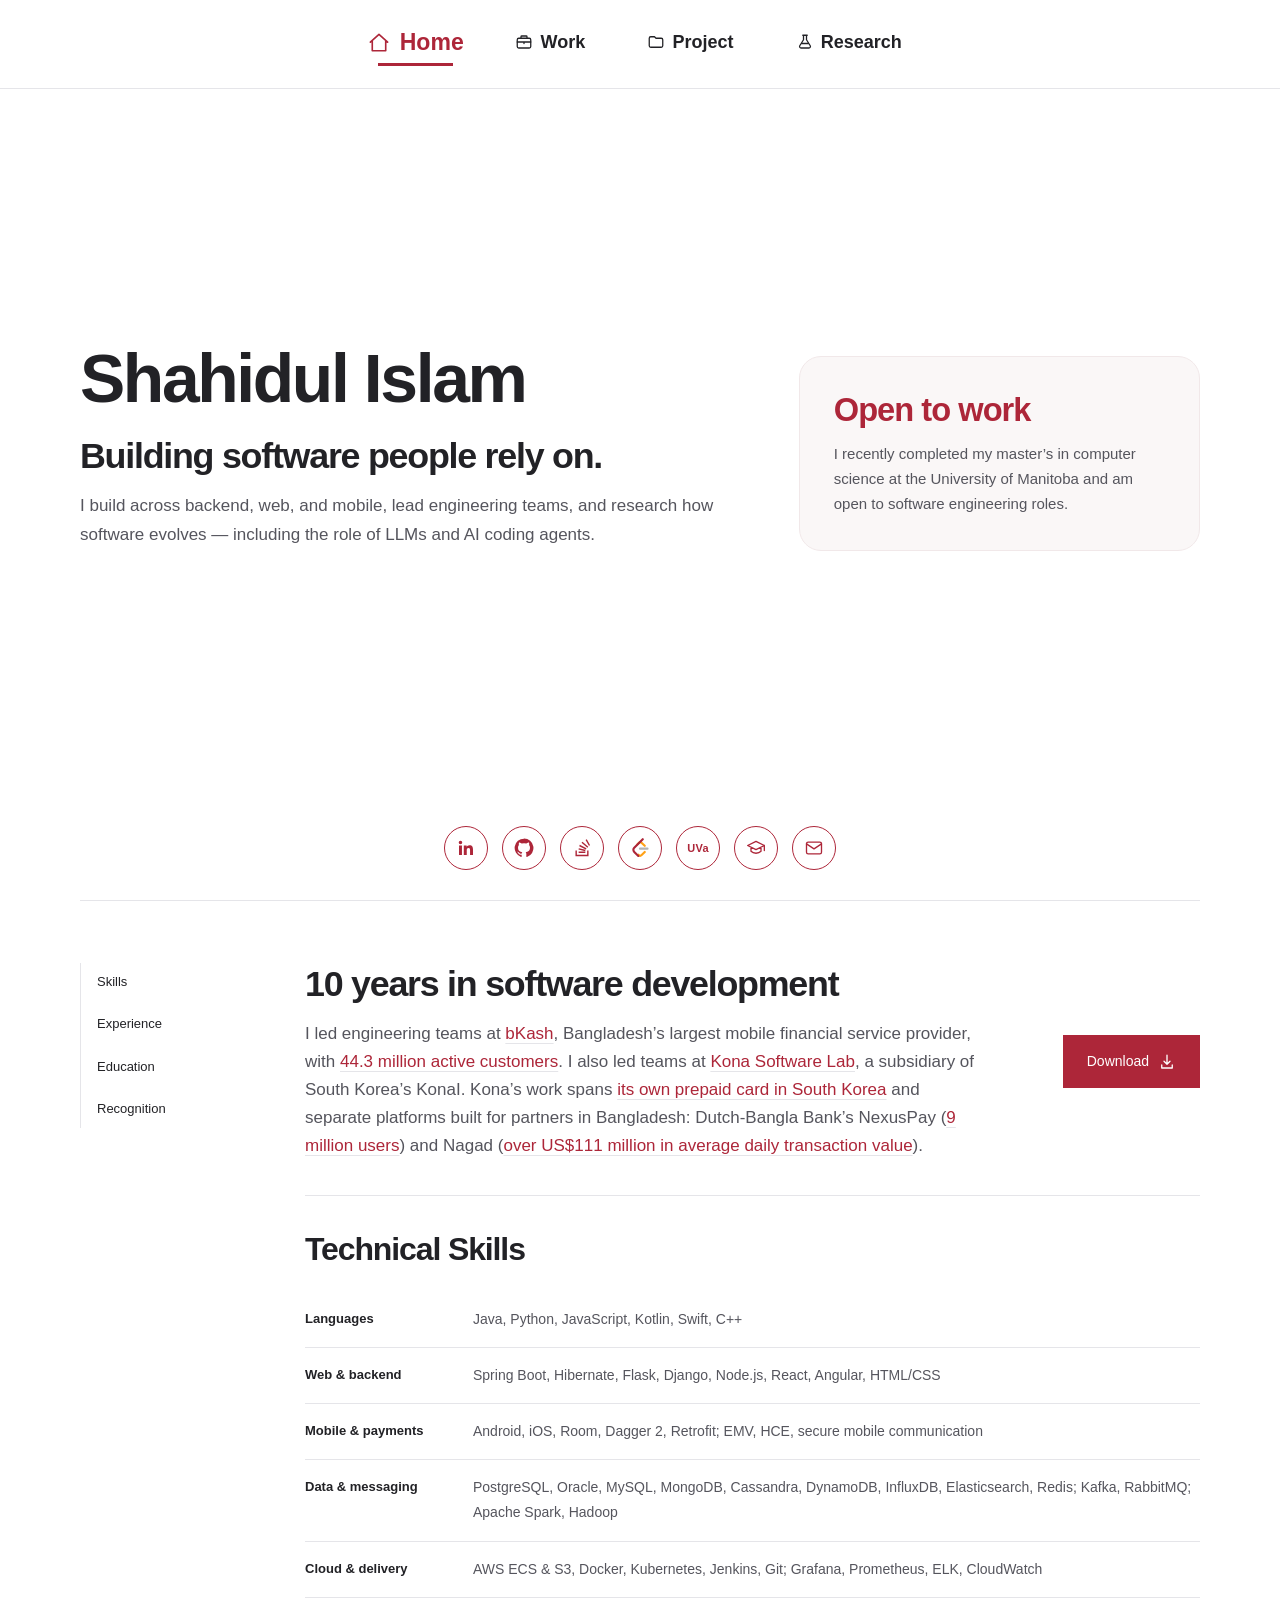
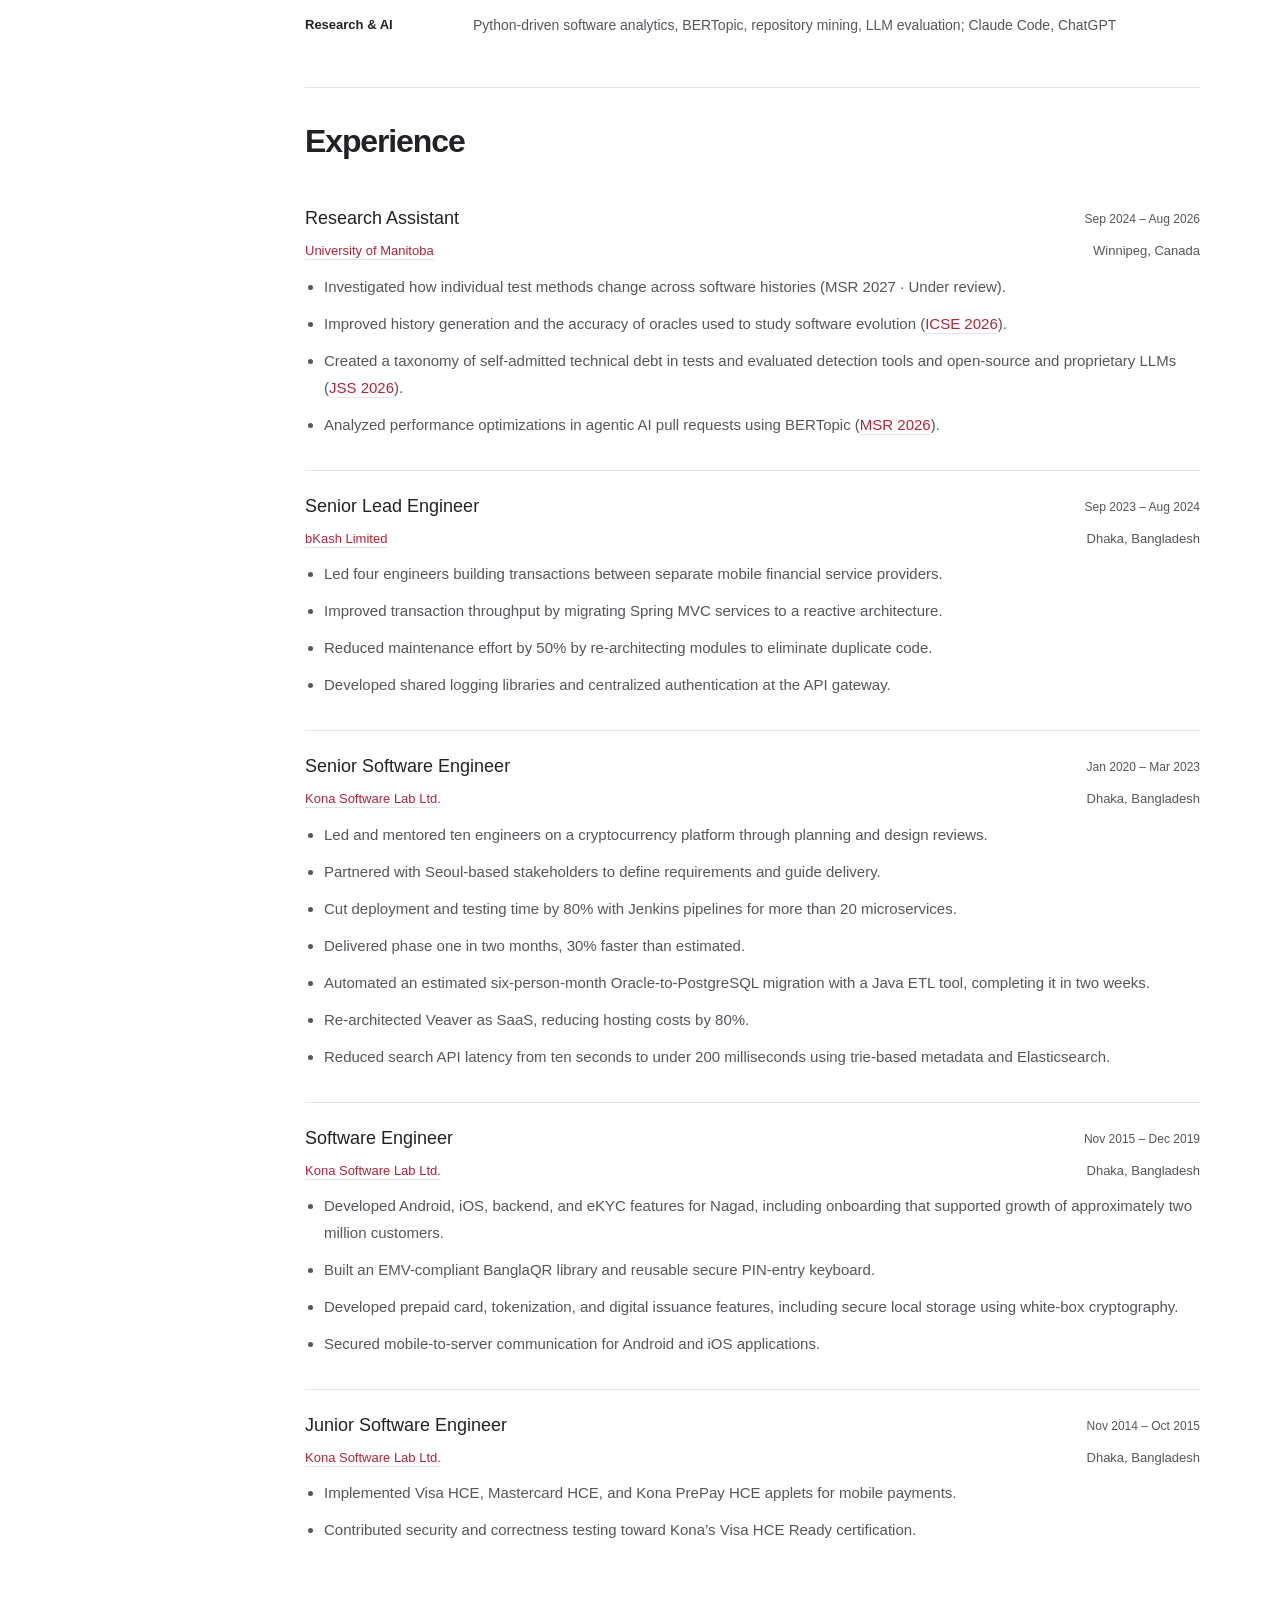
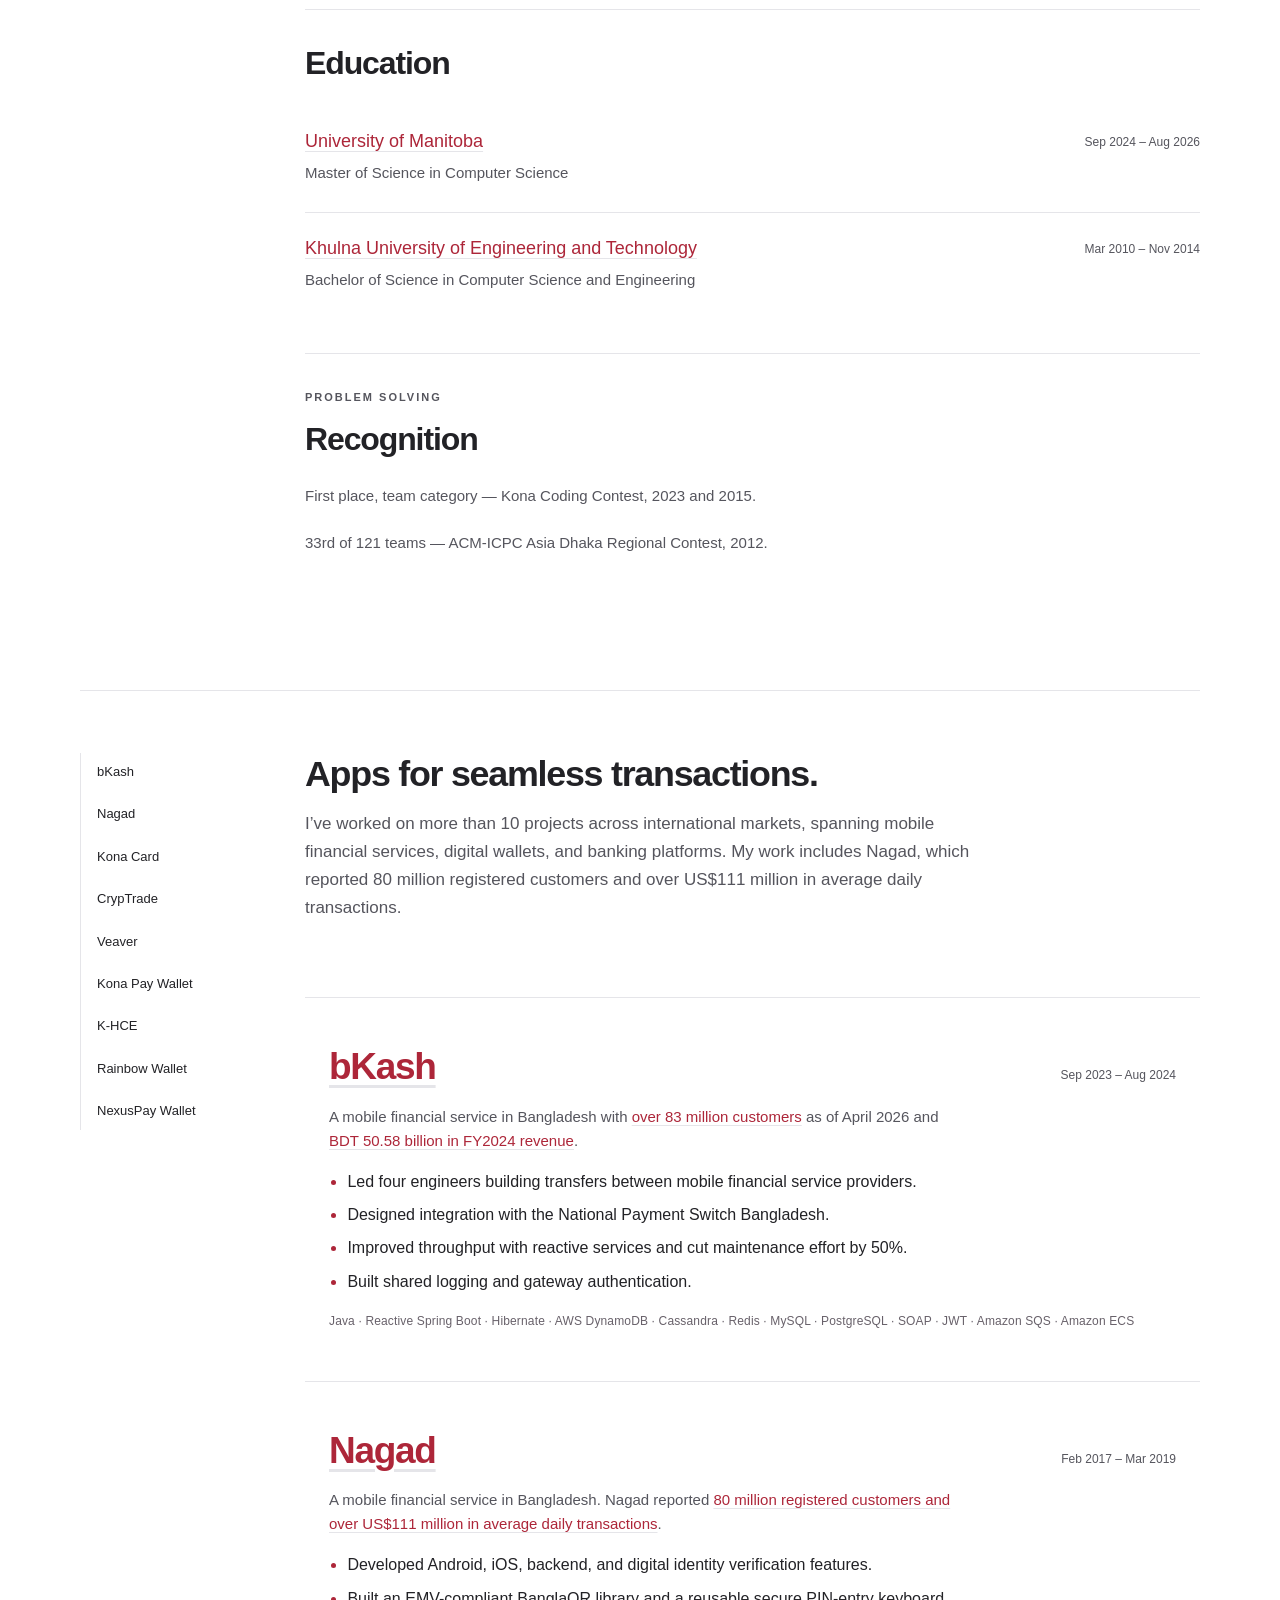
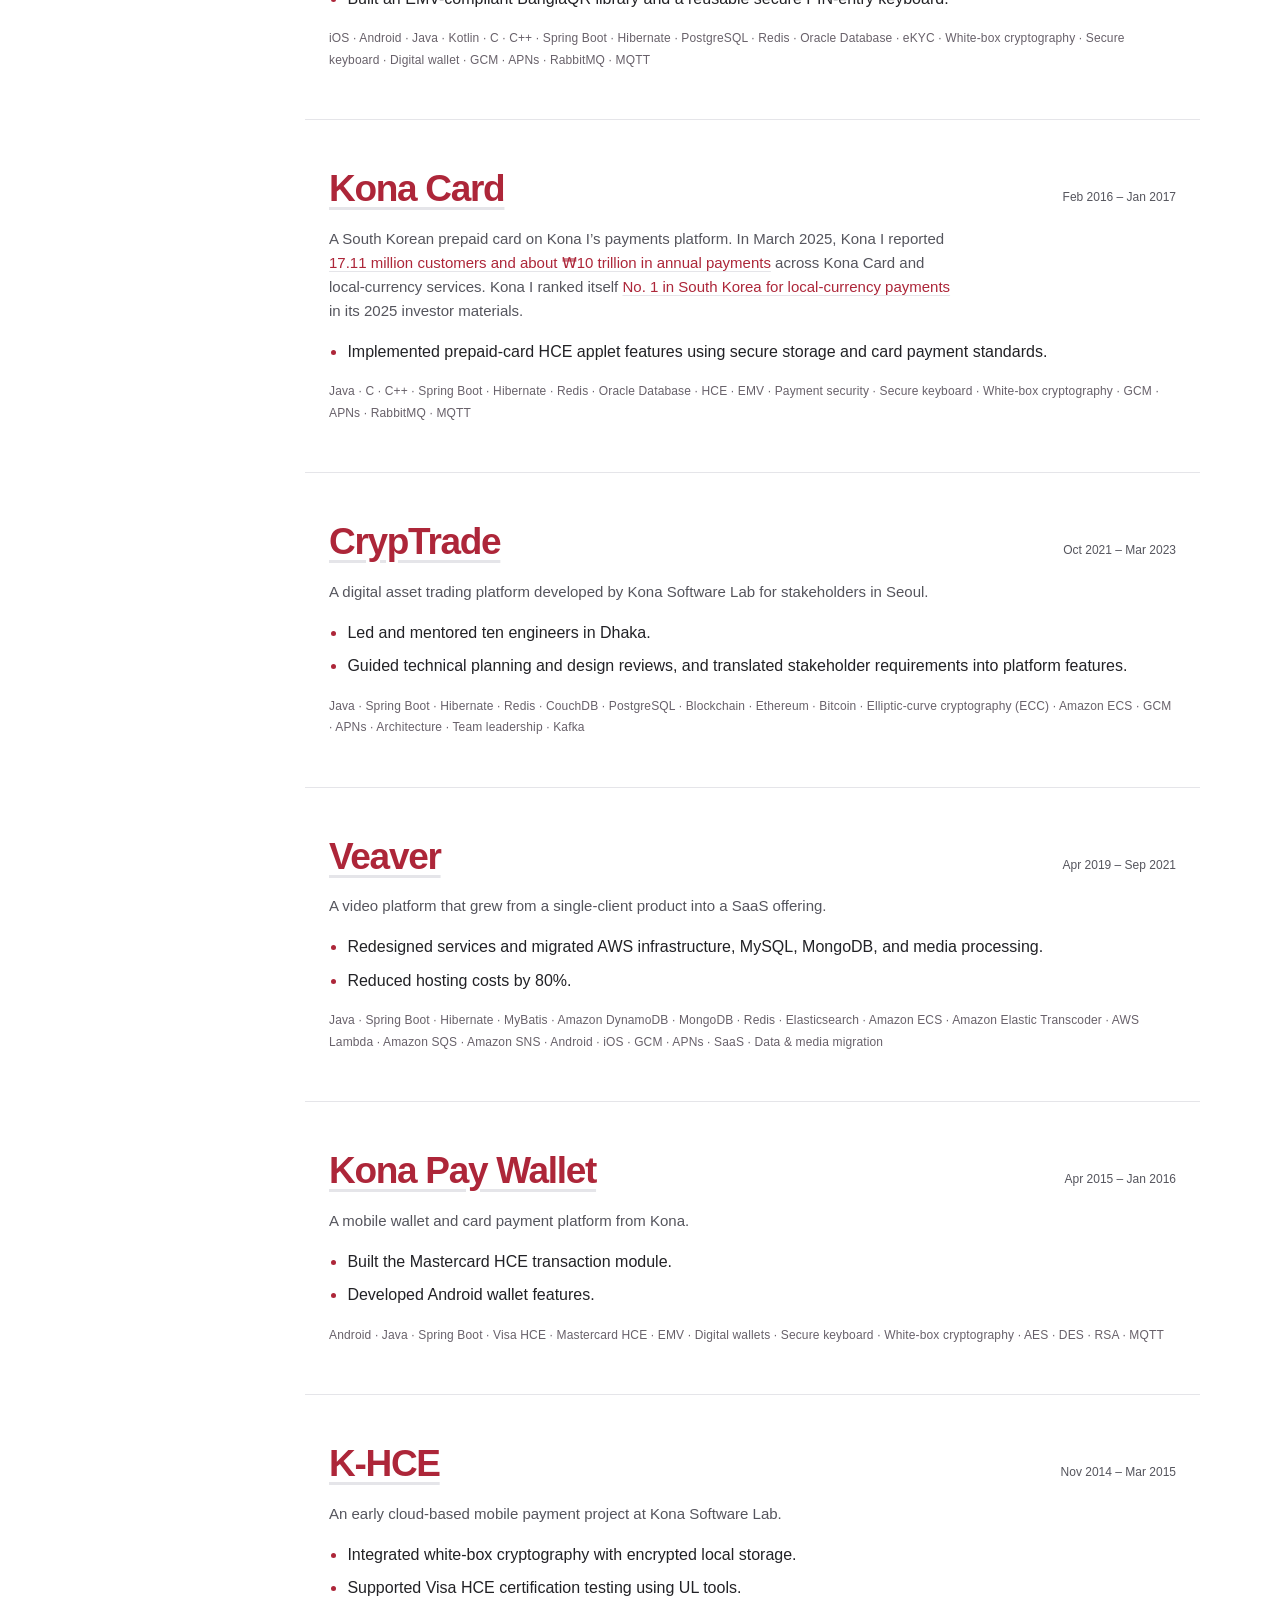
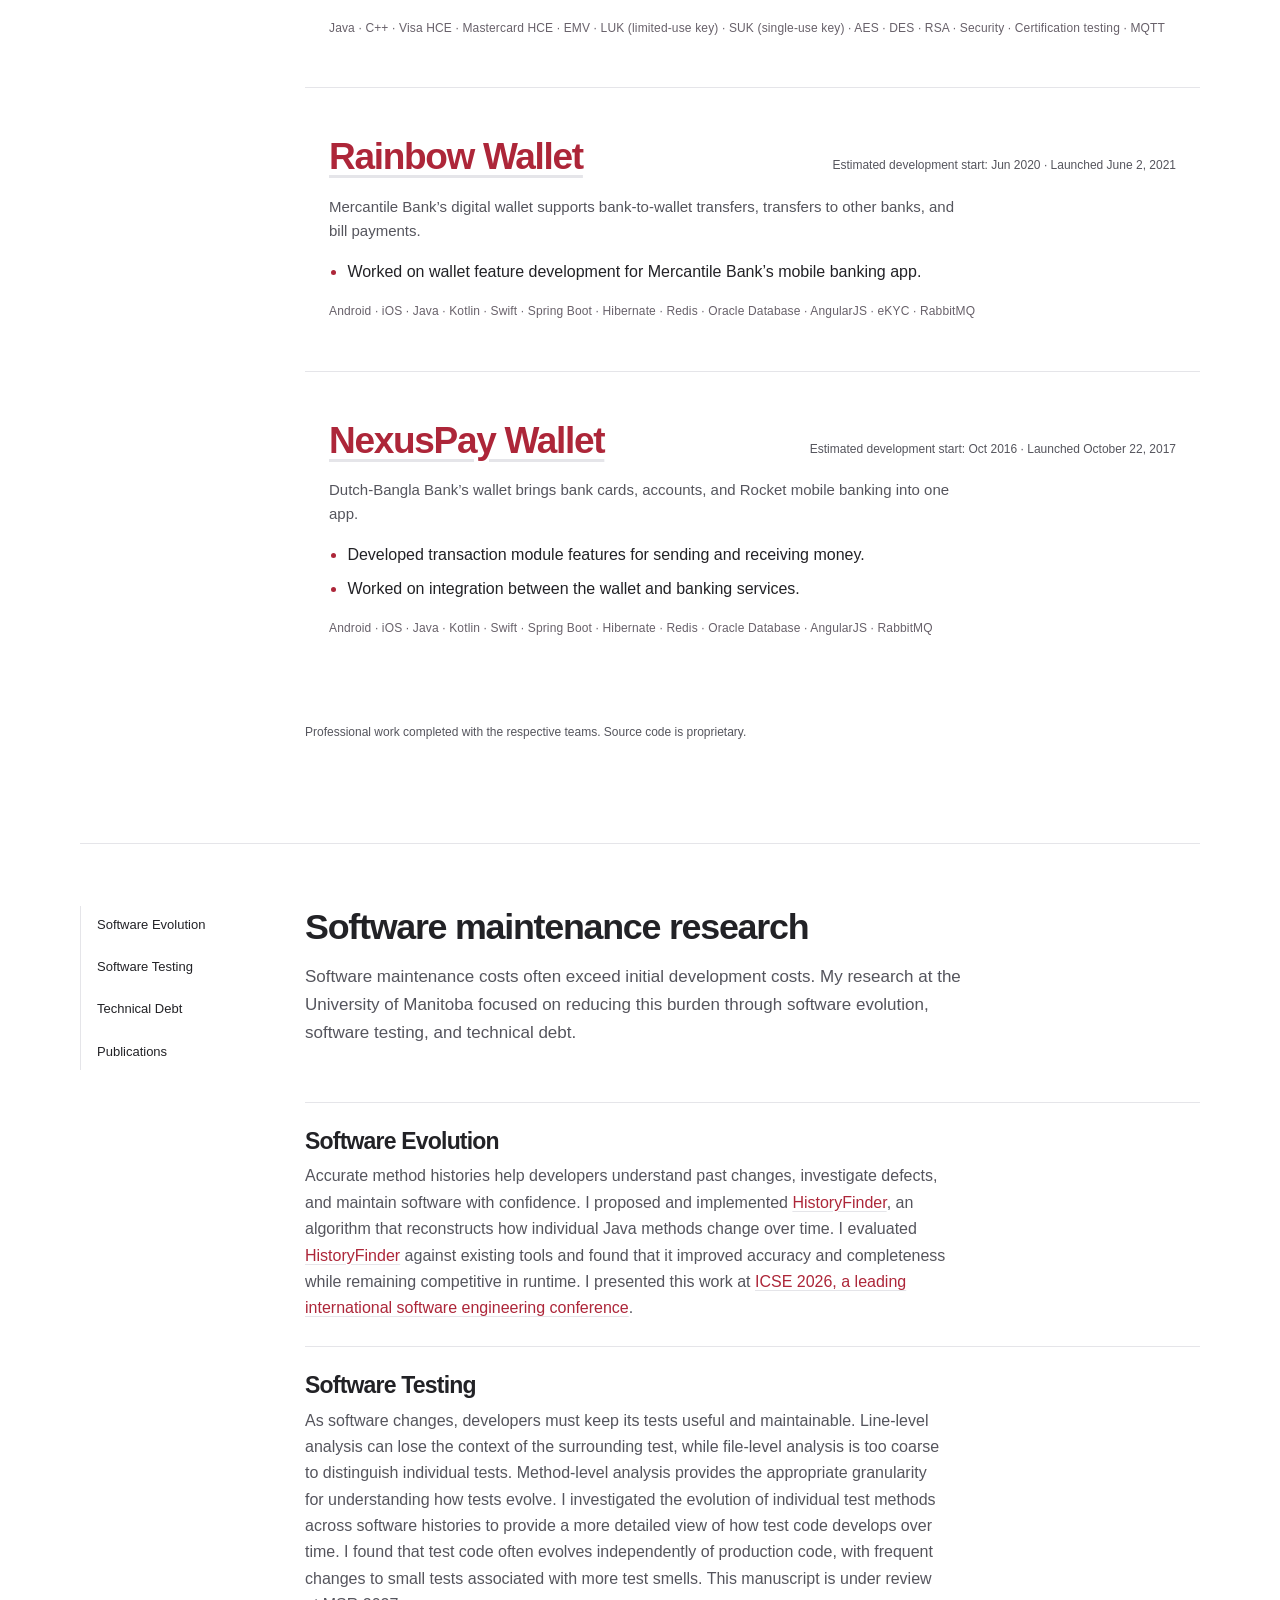
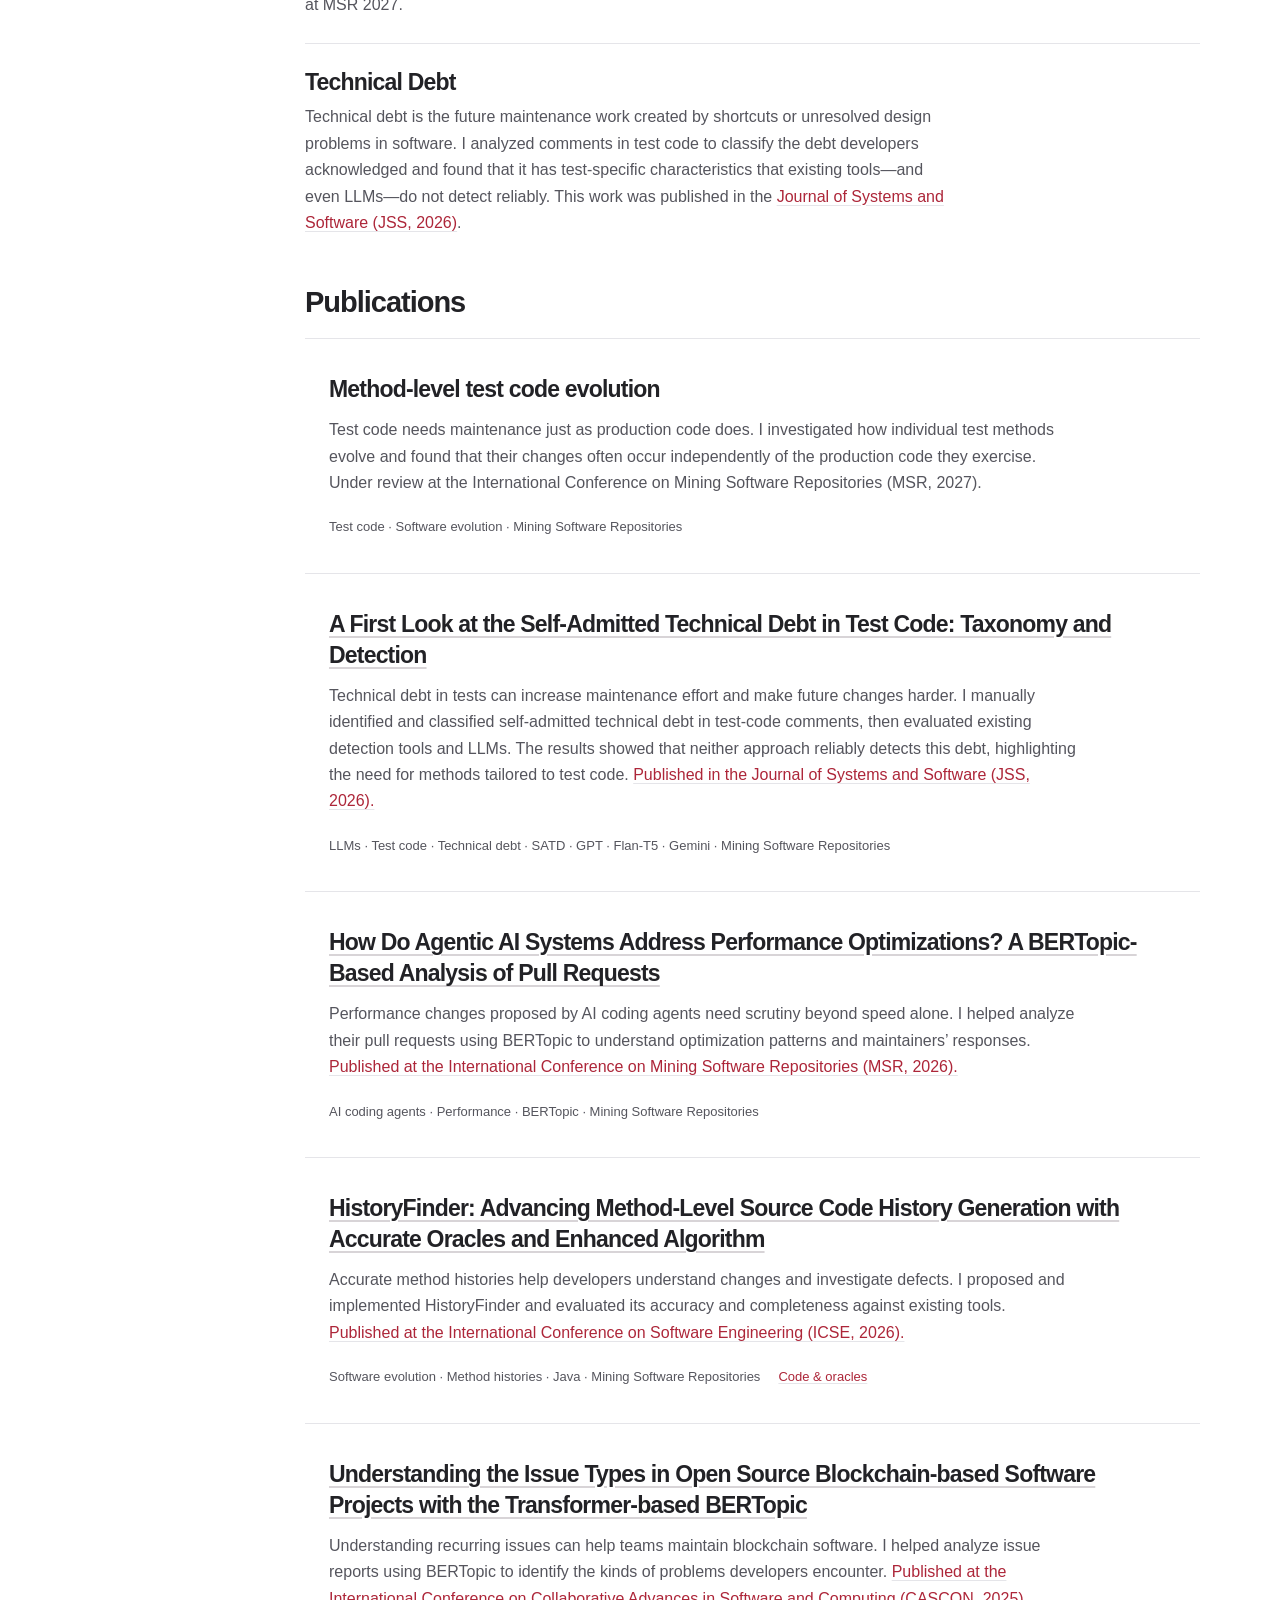
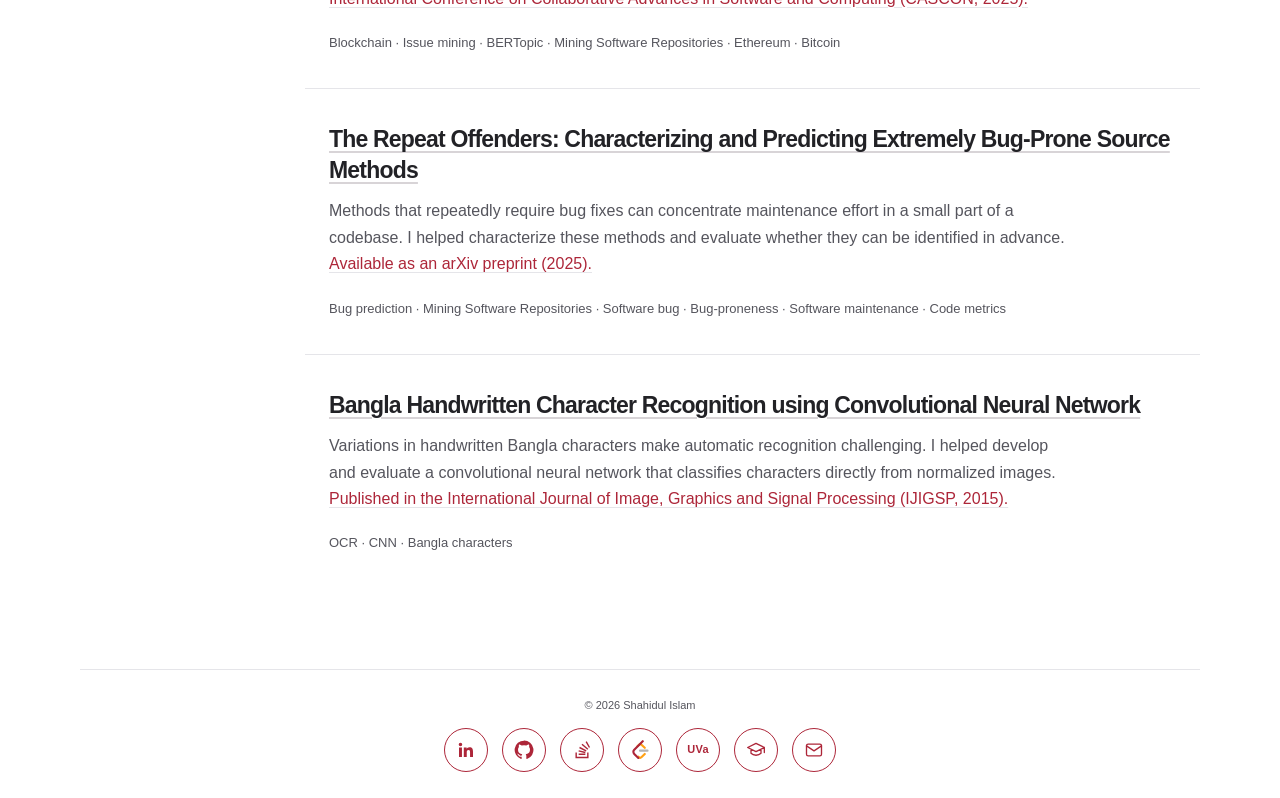
==== commit 9d9e7d87: "Polish LeetCode and UVa profile icons" ====
--- a/index.html
+++ b/index.html
@@ -1 +1 @@
-<!doctype html><html lang="en"><head><meta charset="utf-8"><meta name="viewport" content="width=device-width,initial-scale=1"><meta name="description" content="Shahidul Islam — software engineer in Winnipeg. Backend, frontend, mobile, technical leadership, and software engineering research with LLMs."><meta name="theme-color" content="#f7f7f2"><title>Software engineer · Shahidul Islam</title><link rel="icon" href="assets/favicon.svg" type="image/svg+xml"><link rel="stylesheet" href="styles.css?v=mobile-sticky"><script src="script.js?v=mobile-sticky" defer></script></head><body class="continuous-page"><a class="skip" href="#main">Skip to content</a><header class="header"><div class="wrap header-inner"><nav aria-label="Main navigation"><a href="#home" aria-current="location"><span class="nav-label"><svg viewBox="0 0 24 24" fill="none" stroke="currentColor" stroke-width="1.7" stroke-linecap="round" stroke-linejoin="round" aria-hidden="true"><path d="m3 11 9-8 9 8M5 10v10h14V10"/></svg>Home</span></a><a href="#resume"><span class="nav-label"><svg viewBox="0 0 24 24" fill="none" stroke="currentColor" stroke-width="1.7" stroke-linecap="round" stroke-linejoin="round" aria-hidden="true" focusable="false"><rect x="3" y="7" width="18" height="13" rx="2"/><path d="M8 7V5a1 1 0 0 1 1-1h6a1 1 0 0 1 1 1v2M3 12h18m-9 0v2"/></svg>Work</span></a><a href="#projects"><span class="nav-label"><svg viewBox="0 0 24 24" fill="none" stroke="currentColor" stroke-width="1.7" stroke-linecap="round" stroke-linejoin="round" aria-hidden="true" focusable="false"><path d="M3 7a2 2 0 0 1 2-2h5l2 2h7a2 2 0 0 1 2 2v8a2 2 0 0 1-2 2H5a2 2 0 0 1-2-2Z"/></svg>Project</span></a><a href="#research"><span class="nav-label"><svg viewBox="0 0 24 24" fill="none" stroke="currentColor" stroke-width="1.7" stroke-linecap="round" stroke-linejoin="round" aria-hidden="true" focusable="false"><path d="M9 3h6m-5 0v6l-5 8a2 2 0 0 0 1.7 3h10.6a2 2 0 0 0 1.7-3l-5-8V3M7.5 14h9"/></svg>Research</span></a></nav></div></header><main id="main" class="wrap"><section id="home" class="page-section" data-descriptor="Software Engineer" aria-label="Software Engineer"><section class="home-intro"><div class="home-bio"><h1>Shahidul Islam</h1><p class="home-headline">Building software people rely on.</p><p class="intro">I build across backend, web, and mobile, lead engineering teams, and research how software evolves — including the role of LLMs and AI coding agents.</p></div><div class="home-career"><p class="home-availability">Open to work</p><p class="home-context">I recently completed my master’s in computer science at the University of Manitoba and am open to software engineering roles.</p></div></section><nav class="social-links home-social" aria-label="Social profiles"><a href="https://linkedin.com/in/shahidul2k9" aria-label="LinkedIn profile" title="LinkedIn"><svg viewBox="0 0 24 24" aria-hidden="true" focusable="false"><path fill="currentColor" d="M5.37 7.5a2.12 2.12 0 1 0 0-4.24 2.12 2.12 0 0 0 0 4.24ZM3.6 9h3.54v11.4H3.6V9Zm5.76 0h3.39v1.56h.05c.47-.89 1.63-1.83 3.35-1.83 3.58 0 4.25 2.36 4.25 5.43v6.24h-3.54v-5.53c0-1.32-.03-3.02-1.84-3.02-1.84 0-2.12 1.44-2.12 2.93v5.62H9.36V9Z"/></svg></a><a href="https://github.com/shahidul2k9" aria-label="GitHub profile" title="GitHub"><svg viewBox="0 0 24 24" aria-hidden="true" focusable="false"><path fill="currentColor" d="M12 .75a11.25 11.25 0 0 0-3.558 21.923c.563.104.769-.244.769-.542 0-.267-.01-1.154-.016-2.093-3.13.68-3.79-1.327-3.79-1.327-.512-1.3-1.25-1.646-1.25-1.646-1.022-.7.077-.686.077-.686 1.13.08 1.725 1.16 1.725 1.16 1.005 1.722 2.637 1.225 3.28.937.102-.729.393-1.226.715-1.508-2.499-.284-5.126-1.25-5.126-5.565 0-1.23.44-2.234 1.16-3.022-.117-.284-.503-1.43.11-2.98 0 0 .945-.303 3.095 1.155a10.783 10.783 0 0 1 5.636 0c2.148-1.458 3.09-1.155 3.09-1.155.617 1.55.23 2.696.114 2.98.722.788 1.159 1.792 1.159 3.022 0 4.326-2.632 5.278-5.139 5.557.404.35.764 1.039.764 2.094 0 1.513-.014 2.733-.014 3.105 0 .301.203.651.774.54A11.25 11.25 0 0 0 12 .75Z"/></svg></a><a href="https://stackoverflow.com/users/shahidul" aria-label="Stack Overflow profile" title="Stack Overflow"><svg viewBox="0 0 24 24" fill="none" stroke="currentColor" stroke-width="1.7" aria-hidden="true" focusable="false"><path d="M5 15v6h14v-6M8 17h8M8 13l8 2M9 9l8 4M12 5l7 6M17 2l4 7"/></svg></a><a href="https://uhunt.onlinejudge.org/id/90197" aria-label="UVa Online Judge profile" title="UVa Online Judge"><svg viewBox="0 0 24 24" fill="none" stroke="currentColor" stroke-width="1.7" stroke-linecap="round" stroke-linejoin="round" aria-hidden="true" focusable="false"><path d="m7 6-5 6 5 6m10-12 5 6-5 6m-3-14-4 16"/></svg></a><a href="https://scholar.google.com/citations?user=U-7ma3EAAAAJ&amp;hl=en" aria-label="Google Scholar profile" title="Google Scholar"><svg viewBox="0 0 24 24" fill="none" stroke="currentColor" stroke-width="1.6" stroke-linecap="round" stroke-linejoin="round" aria-hidden="true" focusable="false"><path d="m2 9 10-5 10 5-10 5-10-5Zm4 2v5c3 3 9 3 12 0v-5m4-2v6"/></svg></a><a href="mailto:shahidul2k9@gmail.com" aria-label="Email me" title="Email me"><svg viewBox="0 0 24 24" fill="none" stroke="currentColor" stroke-width="1.6" stroke-linecap="round" stroke-linejoin="round" aria-hidden="true" focusable="false"><rect x="3" y="5" width="18" height="14" rx="2"/><path d="m3 7 9 6 9-6"/></svg></a></nav></section><section id="resume" class="page-section" data-descriptor="Engineering Experience" aria-label="Work Experience"><div class="resume-layout"><aside><nav aria-label="Resume sections"><a href="#skills">Skills</a><a href="#experience">Experience</a><a href="#education">Education</a><a href="#recognition">Recognition</a></nav></aside><div class="resume-content"><div class="resume-top"><div id="summary" class="resume-intro"><h2>10 years in software development</h2><p>I led engineering teams at <a href="https://www.bkash.com/en/blog/apex-bkash-team-up-to-make-shopping-more-rewarding">bKash</a>, Bangladesh’s largest mobile financial service provider, with <a href="https://www.legacy.bracbank.com/financialstatement/earnings-disclosure-fy24-q1-25.pdf">44.3 million active customers</a>. I also led teams at <a href="https://www.konasl.com/about">Kona Software Lab</a>, a subsidiary of South Korea’s KonaI. Kona’s work spans <a href="https://www.konacard.co.kr/">its own prepaid card in South Korea</a> and separate platforms built for partners in Bangladesh: Dutch-Bangla Bank’s NexusPay (<a href="https://dutchbanglabank.com/SustainableFinance/sustainabilityreport.pdf">9 million users</a>) and Nagad (<a href="https://www.prnewswire.com/news-releases/nagad-ignites-sdgs-thru-digital-financial-inclusion-in-bangladesh-301876392.html">over US$111 million in average daily transaction value</a>).</p></div><a class="button" href="assets/Md-Shahidul-Islam-Backend-Resume.pdf" download aria-label="Download backend resume PDF">Download <svg viewBox="0 0 24 24" width="18" height="18" fill="none" stroke="currentColor" stroke-width="1.75" stroke-linecap="round" stroke-linejoin="round" aria-hidden="true" focusable="false"><path d="M12 3v12m-4-4 4 4 4-4M5 16v4h14v-4"/></svg></a></div><section id="skills"><h2>Technical Skills</h2><dl><div><dt>Languages</dt><dd>Java, Python, JavaScript, Kotlin, Swift, C++</dd></div><div><dt>Web & backend</dt><dd>Spring Boot, Hibernate, Flask, Django, Node.js, React, Angular, HTML/CSS</dd></div><div><dt>Mobile & payments</dt><dd>Android, iOS, Room, Dagger 2, Retrofit; EMV, HCE, secure mobile communication</dd></div><div><dt>Data & messaging</dt><dd>PostgreSQL, Oracle, MySQL, MongoDB, Cassandra, DynamoDB, InfluxDB, Elasticsearch, Redis; Kafka, RabbitMQ; Apache Spark, Hadoop</dd></div><div><dt>Cloud & delivery</dt><dd>AWS ECS & S3, Docker, Kubernetes, Jenkins, Git; Grafana, Prometheus, ELK, CloudWatch</dd></div><div><dt>Research & AI</dt><dd>Python-driven software analytics, BERTopic, repository mining, LLM evaluation; Claude Code, ChatGPT</dd></div></dl></section><section id="experience"><h2>Experience</h2><article class="job"><div class="job-heading"><h3>Research Assistant</h3><span>Sep 2024 – Aug 2026</span></div><div class="job-company"><span><a href="https://umanitoba.ca/">University of Manitoba</a></span><span>Winnipeg, Canada</span></div><ul><li>Investigated how individual test methods change across software histories (MSR 2027 · Under review).</li><li>Improved history generation and the accuracy of oracles used to study software evolution (<a href="https://dl.acm.org/doi/10.1145/3744916.3773238">ICSE 2026</a>).</li><li>Created a taxonomy of self-admitted technical debt in tests and evaluated detection tools and open-source and proprietary LLMs (<a href="https://www.sciencedirect.com/science/article/pii/S0164121226003535">JSS 2026</a>).</li><li>Analyzed performance optimizations in agentic AI pull requests using BERTopic (<a href="https://doi.org/10.1145/3793302.3793619">MSR 2026</a>).</li></ul></article><article class="job"><div class="job-heading"><h3>Senior Lead Engineer</h3><span>Sep 2023 – Aug 2024</span></div><div class="job-company"><span><a href="https://www.bkash.com/">bKash Limited</a></span><span>Dhaka, Bangladesh</span></div><ul><li>Led four engineers building transactions between separate mobile financial service providers.</li><li>Improved transaction throughput by migrating Spring MVC services to a reactive architecture.</li><li>Reduced maintenance effort by 50% by re-architecting modules to eliminate duplicate code.</li><li>Developed shared logging libraries and centralized authentication at the API gateway.</li></ul></article><article class="job"><div class="job-heading"><h3>Senior Software Engineer</h3><span>Jan 2020 – Mar 2023</span></div><div class="job-company"><span><a href="https://konasl.com/">Kona Software Lab Ltd.</a></span><span>Dhaka, Bangladesh</span></div><ul><li>Led and mentored ten engineers on a cryptocurrency platform through planning and design reviews.</li><li>Partnered with Seoul-based stakeholders to define requirements and guide delivery.</li><li>Cut deployment and testing time by 80% with Jenkins pipelines for more than 20 microservices.</li><li>Delivered phase one in two months, 30% faster than estimated.</li><li>Automated an estimated six-person-month Oracle-to-PostgreSQL migration with a Java ETL tool, completing it in two weeks.</li><li>Re-architected Veaver as SaaS, reducing hosting costs by 80%.</li><li>Reduced search API latency from ten seconds to under 200 milliseconds using trie-based metadata and Elasticsearch.</li></ul></article><article class="job"><div class="job-heading"><h3>Software Engineer</h3><span>Nov 2015 – Dec 2019</span></div><div class="job-company"><span><a href="https://konasl.com/">Kona Software Lab Ltd.</a></span><span>Dhaka, Bangladesh</span></div><ul><li>Developed Android, iOS, backend, and eKYC features for Nagad, including onboarding that supported growth of approximately two million customers.</li><li>Built an EMV-compliant BanglaQR library and reusable secure PIN-entry keyboard.</li><li>Developed prepaid card, tokenization, and digital issuance features, including secure local storage using white-box cryptography.</li><li>Secured mobile-to-server communication for Android and iOS applications.</li></ul></article><article class="job"><div class="job-heading"><h3>Junior Software Engineer</h3><span>Nov 2014 – Oct 2015</span></div><div class="job-company"><span><a href="https://konasl.com/">Kona Software Lab Ltd.</a></span><span>Dhaka, Bangladesh</span></div><ul><li>Implemented Visa HCE, Mastercard HCE, and Kona PrePay HCE applets for mobile payments.</li><li>Contributed security and correctness testing toward Kona’s Visa HCE Ready certification.</li></ul></article></section><section id="education"><h2>Education</h2><article class="job"><div class="job-heading"><h3><a href="https://umanitoba.ca/">University of Manitoba</a></h3><span>Sep 2024 – Aug 2026</span></div><p>Master of Science in Computer Science</p></article><article class="job"><div class="job-heading"><h3><a href="https://www.kuet.ac.bd/">Khulna University of Engineering and Technology</a></h3><span>Mar 2010 – Nov 2014</span></div><p>Bachelor of Science in Computer Science and Engineering</p></article></section><section id="recognition"><p class="eyebrow">Problem solving</p><h2>Recognition</h2><p>First place, team category — Kona Coding Contest, 2023 and 2015.</p><p>33rd of 121 teams — ACM-ICPC Asia Dhaka Regional Contest, 2012.</p></section></div></div></section><section id="projects" class="page-section" data-descriptor="Real-world Projects" aria-label="Project"><div class="resume-layout section-layout"><aside><nav aria-label="Projects sections"><a href="#bkash">bKash</a><a href="#nagad">Nagad</a><a href="#kona-card">Kona Card</a><a href="#cryptrade">CrypTrade</a><a href="#veaver">Veaver</a><a href="#kona-pay">Kona Pay Wallet</a><a href="#k-hce">K-HCE</a><a href="#rainbow-wallet">Rainbow Wallet</a><a href="#nexuspay-wallet">NexusPay Wallet</a></nav></aside><div class="section-body"><section class="page-intro"><h1>Apps for seamless transactions.</h1><p>I’ve worked on more than 10 projects across international markets, spanning mobile financial services, digital wallets, and banking platforms. My work includes Nagad, which reported <a href="https://www.prnewswire.com/apac/news-releases/nagad-leads-the-digital-payments-revolution-in-bangladesh-301905248.html">80 million registered customers and over US$111 million in average daily transactions</a>.</p></section><section aria-label="Professional projects"><article class="project-row" id="bkash"><div class="project-heading"><h3 class="project-name"><a href="https://www.bkash.com/">bKash</a></h3><p class="meta">Sep 2023 – Aug 2024</p></div><p class="project-description">A mobile financial service in Bangladesh with <a href="https://www.bkash.com/en/about">over 83 million customers</a> as of April 2026 and <a href="https://www.bracbank.com/financialstatement/earnings-disclosure-fy24-q1-25.pdf">BDT 50.58 billion in FY2024 revenue</a>.</p><ul class="project-contributions" aria-label="bKash contributions"><li>Led four engineers building transfers between mobile financial service providers.</li><li>Designed integration with the National Payment Switch Bangladesh.</li><li>Improved throughput with reactive services and cut maintenance effort by 50%.</li><li>Built shared logging and gateway authentication.</li></ul><p class="tags">Java · Reactive Spring Boot · Hibernate · AWS DynamoDB · Cassandra · Redis · MySQL · PostgreSQL · SOAP · JWT · Amazon SQS · Amazon ECS</p></article><article class="project-row" id="nagad"><div class="project-heading"><h3 class="project-name"><a href="https://nagad.com.bd/bn">Nagad</a></h3><p class="meta">Feb 2017 – Mar 2019</p></div><p class="project-description">A mobile financial service in Bangladesh. Nagad reported <a href="https://www.prnewswire.com/apac/news-releases/nagad-leads-the-digital-payments-revolution-in-bangladesh-301905248.html">80 million registered customers and over US$111 million in average daily transactions</a>.</p><ul class="project-contributions" aria-label="Nagad contributions"><li>Developed Android, iOS, backend, and digital identity verification features.</li><li>Built an EMV-compliant BanglaQR library and a reusable secure PIN-entry keyboard.</li></ul><p class="tags">iOS · Android · Java · Kotlin · C · C++ · Spring Boot · Hibernate · PostgreSQL · Redis · Oracle Database · eKYC · White-box cryptography · Secure keyboard · Digital wallet · GCM · APNs · RabbitMQ · MQTT</p></article><article class="project-row" id="kona-card"><div class="project-heading"><h3 class="project-name"><a href="https://www.konacard.co.kr/">Kona Card</a></h3><p class="meta">Feb 2016 – Jan 2017</p></div><p class="project-description">A South Korean prepaid card on Kona I’s payments platform. In March 2025, Kona I reported <a href="https://kind.krx.co.kr/external/2025/05/14/000276/20250514000589/11013.htm">17.11 million customers and about ₩10 trillion in annual payments</a> across Kona Card and local-currency services. Kona I ranked itself <a href="https://konai.com/uploads/IR_BOOK_20250210_123a2ae0de.pdf">No. 1 in South Korea for local-currency payments</a> in its 2025 investor materials.</p><ul class="project-contributions" aria-label="Kona Card contributions"><li>Implemented prepaid-card HCE applet features using secure storage and card payment standards.</li></ul><p class="tags">Java · C · C++ · Spring Boot · Hibernate · Redis · Oracle Database · HCE · EMV · Payment security · Secure keyboard · White-box cryptography · GCM · APNs · RabbitMQ · MQTT</p></article><article class="project-row" id="cryptrade"><div class="project-heading"><h3 class="project-name"><a href="https://konasl.com/" aria-label="CrypTrade — Company website">CrypTrade</a></h3><p class="meta">Oct 2021 – Mar 2023</p></div><p class="project-description">A digital asset trading platform developed by Kona Software Lab for stakeholders in Seoul.</p><ul class="project-contributions" aria-label="CrypTrade contributions"><li>Led and mentored ten engineers in Dhaka.</li><li>Guided technical planning and design reviews, and translated stakeholder requirements into platform features.</li></ul><p class="tags">Java · Spring Boot · Hibernate · Redis · CouchDB · PostgreSQL · Blockchain · Ethereum · Bitcoin · Elliptic-curve cryptography (ECC) · Amazon ECS · GCM · APNs · Architecture · Team leadership · Kafka</p></article><article class="project-row" id="veaver"><div class="project-heading"><h3 class="project-name"><a href="https://konasl.com/" aria-label="Veaver — Company website">Veaver</a></h3><p class="meta">Apr 2019 – Sep 2021</p></div><p class="project-description">A video platform that grew from a single-client product into a SaaS offering.</p><ul class="project-contributions" aria-label="Veaver contributions"><li>Redesigned services and migrated AWS infrastructure, MySQL, MongoDB, and media processing.</li><li>Reduced hosting costs by 80%.</li></ul><p class="tags">Java · Spring Boot · Hibernate · MyBatis · Amazon DynamoDB · MongoDB · Redis · Elasticsearch · Amazon ECS · Amazon Elastic Transcoder · AWS Lambda · Amazon SQS · Amazon SNS · Android · iOS · GCM · APNs · SaaS · Data &amp; media migration</p></article><article class="project-row" id="kona-pay"><div class="project-heading"><h3 class="project-name"><a href="https://konai.com/product/payment" aria-label="Kona Pay Wallet — Company payment platform">Kona Pay Wallet</a></h3><p class="meta">Apr 2015 – Jan 2016</p></div><p class="project-description">A mobile wallet and card payment platform from Kona.</p><ul class="project-contributions" aria-label="Kona Pay Wallet contributions"><li>Built the Mastercard HCE transaction module.</li><li>Developed Android wallet features.</li></ul><p class="tags">Android · Java · Spring Boot · Visa HCE · Mastercard HCE · EMV · Digital wallets · Secure keyboard · White-box cryptography · AES · DES · RSA · MQTT</p></article><article class="project-row" id="k-hce"><div class="project-heading"><h3 class="project-name"><a href="https://konasl.com/" aria-label="K-HCE — Company website">K-HCE</a></h3><p class="meta">Nov 2014 – Mar 2015</p></div><p class="project-description">An early cloud-based mobile payment project at Kona Software Lab.</p><ul class="project-contributions" aria-label="K-HCE contributions"><li>Integrated white-box cryptography with encrypted local storage.</li><li>Supported Visa HCE certification testing using UL tools.</li></ul><p class="tags">Java · C++ · Visa HCE · Mastercard HCE · EMV · LUK (limited-use key) · SUK (single-use key) · AES · DES · RSA · Security · Certification testing · MQTT</p></article><article class="project-row" id="rainbow-wallet"><div class="project-heading"><h3 class="project-name"><a href="https://www.mblbd.com/digital-banking-faq-en">Rainbow Wallet</a></h3><p class="meta">Estimated development start: Jun 2020 · <a href="https://www.mblbd.com/aboutus/milestones">Launched June 2, 2021</a></p></div><p class="project-description">Mercantile Bank’s digital wallet supports bank-to-wallet transfers, transfers to other banks, and bill payments.</p><ul class="project-contributions" aria-label="Rainbow Wallet contributions"><li>Worked on wallet feature development for Mercantile Bank’s mobile banking app.</li></ul><p class="tags">Android · iOS · Java · Kotlin · Swift · Spring Boot · Hibernate · Redis · Oracle Database · AngularJS · eKYC · RabbitMQ</p></article><article class="project-row" id="nexuspay-wallet"><div class="project-heading"><h3 class="project-name"><a href="https://www.dutchbanglabank.com/nexuspay/nexusPay-home.html">NexusPay Wallet</a></h3><p class="meta">Estimated development start: Oct 2016 · <a href="https://www.scribd.com/document/420636321/Annual-Report-2018">Launched October 22, 2017</a></p></div><p class="project-description">Dutch-Bangla Bank’s wallet brings bank cards, accounts, and Rocket mobile banking into one app.</p><ul class="project-contributions" aria-label="NexusPay Wallet contributions"><li>Developed transaction module features for sending and receiving money.</li><li>Worked on integration between the wallet and banking services.</li></ul><p class="tags">Android · iOS · Java · Kotlin · Swift · Spring Boot · Hibernate · Redis · Oracle Database · AngularJS · RabbitMQ</p></article></section><p class="note">Professional work completed with the respective teams. Source code is proprietary.</p></div></div></section><section id="research" class="page-section" data-descriptor="Software Engineering Research" aria-label="Research"><div class="resume-layout section-layout"><aside><nav aria-label="Research sections"><a href="#software-evolution">Software Evolution</a><a href="#software-testing">Software Testing</a><a href="#technical-debt">Technical Debt</a><a href="#publications">Publications</a></nav></aside><div class="section-body"><div class="page-intro research-intro"><h2>Software maintenance research</h2><p>Software maintenance costs often exceed initial development costs. My research at the University of Manitoba focused on reducing this burden through software evolution, software testing, and technical debt.</p></div><section class="research-topic" id="software-evolution"><h3>Software Evolution</h3><p>Accurate method histories help developers understand past changes, investigate defects, and maintain software with confidence. I proposed and implemented <a href="https://dl.acm.org/doi/10.1145/3744916.3773238">HistoryFinder</a>, an algorithm that reconstructs how individual Java methods change over time. I evaluated <a href="https://dl.acm.org/doi/10.1145/3744916.3773238">HistoryFinder</a> against existing tools and found that it improved accuracy and completeness while remaining competitive in runtime. I presented this work at <a href="https://conf.researchr.org/details/icse-2026/icse-2026-research-track/196/HistoryFinder-Advancing-Method-Level-Source-Code-History-Generation-with-Accurate-Or">ICSE 2026, a leading international software engineering conference</a>.</p></section><section class="research-topic" id="software-testing"><h3>Software Testing</h3><p>As software changes, developers must keep its tests useful and maintainable. Line-level analysis can lose the context of the surrounding test, while file-level analysis is too coarse to distinguish individual tests. Method-level analysis provides the appropriate granularity for understanding how tests evolve. I investigated the evolution of individual test methods across software histories to provide a more detailed view of how test code develops over time. I found that test code often evolves independently of production code, with frequent changes to small tests associated with more test smells. This manuscript is under review at MSR 2027.</p></section><section class="research-topic" id="technical-debt"><h3>Technical Debt</h3><p>Technical debt is the future maintenance work created by shortcuts or unresolved design problems in software. I analyzed comments in test code to classify the debt developers acknowledged and found that it has test-specific characteristics that existing tools—and even LLMs—do not detect reliably. This work was published in the <a href="https://www.sciencedirect.com/science/article/pii/S0164121226003535">Journal of Systems and Software (JSS, 2026)</a>.</p></section><section id="publications" class="publication-list" aria-label="Research publications"><h2 class="publication-list-title">Publications</h2><article><h3>Method-level test code evolution</h3><p>Test code needs maintenance just as production code does. I investigated how individual test methods evolve and found that their changes often occur independently of the production code they exercise. Under review at the International Conference on Mining Software Repositories (MSR, 2027).</p><p class="publication-meta"><span>Test code · Software evolution · Mining Software Repositories</span></p></article><article><h3><a href="https://www.sciencedirect.com/science/article/pii/S0164121226003535">A First Look at the Self-Admitted Technical Debt in Test Code: Taxonomy and Detection</a></h3><p>Technical debt in tests can increase maintenance effort and make future changes harder. I manually identified and classified self-admitted technical debt in test-code comments, then evaluated existing detection tools and LLMs. The results showed that neither approach reliably detects this debt, highlighting the need for methods tailored to test code. <a class="publication-venue-link" href="https://www.sciencedirect.com/journal/journal-of-systems-and-software">Published in the Journal of Systems and Software (JSS, 2026).</a></p><p class="publication-meta"><span>LLMs · Test code · Technical debt · SATD · GPT · Flan-T5 · Gemini · Mining Software Repositories</span></p></article><article><h3><a href="https://dl.acm.org/doi/10.1145/3793302.3793619">How Do Agentic AI Systems Address Performance Optimizations? A BERTopic-Based Analysis of Pull Requests</a></h3><p>Performance changes proposed by AI coding agents need scrutiny beyond speed alone. I helped analyze their pull requests using BERTopic to understand optimization patterns and maintainers’ responses. <a class="publication-venue-link" href="https://2026.msrconf.org/details/msr-2026-mining-challenge/59/How-Do-Agentic-AI-Systems-Address-Performance-Optimizations-A-BERTopic-Based-Analysi">Published at the International Conference on Mining Software Repositories (MSR, 2026).</a></p><p class="publication-meta"><span>AI coding agents · Performance · BERTopic · Mining Software Repositories</span></p></article><article><h3><a href="https://dl.acm.org/doi/10.1145/3744916.3773238">HistoryFinder: Advancing Method-Level Source Code History Generation with Accurate Oracles and Enhanced Algorithm</a></h3><p>Accurate method histories help developers understand changes and investigate defects. I proposed and implemented HistoryFinder and evaluated its accuracy and completeness against existing tools. <a class="publication-venue-link" href="https://conf.researchr.org/home/icse-2026">Published at the International Conference on Software Engineering (ICSE, 2026).</a></p><p class="publication-meta"><span>Software evolution · Method histories · Java · Mining Software Repositories</span><a href="https://github.com/SQMLab/HistoryFinder">Code &amp; oracles</a></p></article><article><h3><a href="https://doi.org/10.1109/CASCON66301.2025.00075">Understanding the Issue Types in Open Source Blockchain-based Software Projects with the Transformer-based BERTopic</a></h3><p>Understanding recurring issues can help teams maintain blockchain software. I helped analyze issue reports using BERTopic to identify the kinds of problems developers encounter. <a class="publication-venue-link" href="https://conf.researchr.org/home/cascon-2025">Published at the International Conference on Collaborative Advances in Software and Computing (CASCON, 2025).</a></p><p class="publication-meta"><span>Blockchain · Issue mining · BERTopic · Mining Software Repositories · Ethereum · Bitcoin</span></p></article><article><h3><a href="https://arxiv.org/abs/2511.22726">The Repeat Offenders: Characterizing and Predicting Extremely Bug-Prone Source Methods</a></h3><p>Methods that repeatedly require bug fixes can concentrate maintenance effort in a small part of a codebase. I helped characterize these methods and evaluate whether they can be identified in advance. <a class="publication-venue-link" href="https://arxiv.org/">Available as an arXiv preprint (2025).</a></p><p class="publication-meta"><span>Bug prediction · Mining Software Repositories · Software bug · Bug-proneness · Software maintenance · Code metrics</span></p></article><article><h3><a href="https://www.mecs-press.org/ijigsp/ijigsp-v7-n8/v7n8-5.html">Bangla Handwritten Character Recognition using Convolutional Neural Network</a></h3><p>Variations in handwritten Bangla characters make automatic recognition challenging. I helped develop and evaluate a convolutional neural network that classifies characters directly from normalized images. <a class="publication-venue-link" href="https://www.mecs-press.org/ijigsp/">Published in the International Journal of Image, Graphics and Signal Processing (IJIGSP, 2015).</a></p><p class="publication-meta"><span>OCR · CNN · Bangla characters</span></p></article></section></div></div></section></main><footer id="contact" class="wrap portfolio-footer"><span>© 2026 Shahidul Islam</span><nav class="social-links footer-social" aria-label="Social profiles"><a href="https://linkedin.com/in/shahidul2k9" aria-label="LinkedIn profile" title="LinkedIn"><svg viewBox="0 0 24 24" aria-hidden="true" focusable="false"><path fill="currentColor" d="M5.37 7.5a2.12 2.12 0 1 0 0-4.24 2.12 2.12 0 0 0 0 4.24ZM3.6 9h3.54v11.4H3.6V9Zm5.76 0h3.39v1.56h.05c.47-.89 1.63-1.83 3.35-1.83 3.58 0 4.25 2.36 4.25 5.43v6.24h-3.54v-5.53c0-1.32-.03-3.02-1.84-3.02-1.84 0-2.12 1.44-2.12 2.93v5.62H9.36V9Z"/></svg></a><a href="https://github.com/shahidul2k9" aria-label="GitHub profile" title="GitHub"><svg viewBox="0 0 24 24" aria-hidden="true" focusable="false"><path fill="currentColor" d="M12 .75a11.25 11.25 0 0 0-3.558 21.923c.563.104.769-.244.769-.542 0-.267-.01-1.154-.016-2.093-3.13.68-3.79-1.327-3.79-1.327-.512-1.3-1.25-1.646-1.25-1.646-1.022-.7.077-.686.077-.686 1.13.08 1.725 1.16 1.725 1.16 1.005 1.722 2.637 1.225 3.28.937.102-.729.393-1.226.715-1.508-2.499-.284-5.126-1.25-5.126-5.565 0-1.23.44-2.234 1.16-3.022-.117-.284-.503-1.43.11-2.98 0 0 .945-.303 3.095 1.155a10.783 10.783 0 0 1 5.636 0c2.148-1.458 3.09-1.155 3.09-1.155.617 1.55.23 2.696.114 2.98.722.788 1.159 1.792 1.159 3.022 0 4.326-2.632 5.278-5.139 5.557.404.35.764 1.039.764 2.094 0 1.513-.014 2.733-.014 3.105 0 .301.203.651.774.54A11.25 11.25 0 0 0 12 .75Z"/></svg></a><a href="https://stackoverflow.com/users/shahidul" aria-label="Stack Overflow profile" title="Stack Overflow"><svg viewBox="0 0 24 24" fill="none" stroke="currentColor" stroke-width="1.7" aria-hidden="true" focusable="false"><path d="M5 15v6h14v-6M8 17h8M8 13l8 2M9 9l8 4M12 5l7 6M17 2l4 7"/></svg></a><a href="https://uhunt.onlinejudge.org/id/90197" aria-label="UVa Online Judge profile" title="UVa Online Judge"><svg viewBox="0 0 24 24" fill="none" stroke="currentColor" stroke-width="1.7" stroke-linecap="round" stroke-linejoin="round" aria-hidden="true" focusable="false"><path d="m7 6-5 6 5 6m10-12 5 6-5 6m-3-14-4 16"/></svg></a><a href="https://scholar.google.com/citations?user=U-7ma3EAAAAJ&amp;hl=en" aria-label="Google Scholar profile" title="Google Scholar"><svg viewBox="0 0 24 24" fill="none" stroke="currentColor" stroke-width="1.6" stroke-linecap="round" stroke-linejoin="round" aria-hidden="true" focusable="false"><path d="m2 9 10-5 10 5-10 5-10-5Zm4 2v5c3 3 9 3 12 0v-5m4-2v6"/></svg></a><a href="mailto:shahidul2k9@gmail.com" aria-label="Email me" title="Email me"><svg viewBox="0 0 24 24" fill="none" stroke="currentColor" stroke-width="1.6" stroke-linecap="round" stroke-linejoin="round" aria-hidden="true" focusable="false"><rect x="3" y="5" width="18" height="14" rx="2"/><path d="m3 7 9 6 9-6"/></svg></a></nav></footer></body></html>+<!doctype html><html lang="en"><head><meta charset="utf-8"><meta name="viewport" content="width=device-width,initial-scale=1"><meta name="description" content="Shahidul Islam — software engineer in Winnipeg. Backend, frontend, mobile, technical leadership, and software engineering research with LLMs."><meta name="theme-color" content="#f7f7f2"><title>Software engineer · Shahidul Islam</title><link rel="icon" href="assets/favicon.svg" type="image/svg+xml"><link rel="stylesheet" href="styles.css?v=mobile-sticky"><script src="script.js?v=mobile-sticky" defer></script></head><body class="continuous-page"><a class="skip" href="#main">Skip to content</a><header class="header"><div class="wrap header-inner"><nav aria-label="Main navigation"><a href="#home" aria-current="location"><span class="nav-label"><svg viewBox="0 0 24 24" fill="none" stroke="currentColor" stroke-width="1.7" stroke-linecap="round" stroke-linejoin="round" aria-hidden="true"><path d="m3 11 9-8 9 8M5 10v10h14V10"/></svg>Home</span></a><a href="#resume"><span class="nav-label"><svg viewBox="0 0 24 24" fill="none" stroke="currentColor" stroke-width="1.7" stroke-linecap="round" stroke-linejoin="round" aria-hidden="true" focusable="false"><rect x="3" y="7" width="18" height="13" rx="2"/><path d="M8 7V5a1 1 0 0 1 1-1h6a1 1 0 0 1 1 1v2M3 12h18m-9 0v2"/></svg>Work</span></a><a href="#projects"><span class="nav-label"><svg viewBox="0 0 24 24" fill="none" stroke="currentColor" stroke-width="1.7" stroke-linecap="round" stroke-linejoin="round" aria-hidden="true" focusable="false"><path d="M3 7a2 2 0 0 1 2-2h5l2 2h7a2 2 0 0 1 2 2v8a2 2 0 0 1-2 2H5a2 2 0 0 1-2-2Z"/></svg>Project</span></a><a href="#research"><span class="nav-label"><svg viewBox="0 0 24 24" fill="none" stroke="currentColor" stroke-width="1.7" stroke-linecap="round" stroke-linejoin="round" aria-hidden="true" focusable="false"><path d="M9 3h6m-5 0v6l-5 8a2 2 0 0 0 1.7 3h10.6a2 2 0 0 0 1.7-3l-5-8V3M7.5 14h9"/></svg>Research</span></a></nav></div></header><main id="main" class="wrap"><section id="home" class="page-section" data-descriptor="Software Engineer" aria-label="Software Engineer"><section class="home-intro"><div class="home-bio"><h1>Shahidul Islam</h1><p class="home-headline">Building software people rely on.</p><p class="intro">I build across backend, web, and mobile, lead engineering teams, and research how software evolves — including the role of LLMs and AI coding agents.</p></div><div class="home-career"><p class="home-availability">Open to work</p><p class="home-context">I recently completed my master’s in computer science at the University of Manitoba and am open to software engineering roles.</p></div></section><nav class="social-links home-social" aria-label="Social profiles"><a href="https://linkedin.com/in/shahidul2k9" aria-label="LinkedIn profile" title="LinkedIn"><svg viewBox="0 0 24 24" aria-hidden="true" focusable="false"><path fill="currentColor" d="M5.37 7.5a2.12 2.12 0 1 0 0-4.24 2.12 2.12 0 0 0 0 4.24ZM3.6 9h3.54v11.4H3.6V9Zm5.76 0h3.39v1.56h.05c.47-.89 1.63-1.83 3.35-1.83 3.58 0 4.25 2.36 4.25 5.43v6.24h-3.54v-5.53c0-1.32-.03-3.02-1.84-3.02-1.84 0-2.12 1.44-2.12 2.93v5.62H9.36V9Z"/></svg></a><a href="https://github.com/shahidul2k9" aria-label="GitHub profile" title="GitHub"><svg viewBox="0 0 24 24" aria-hidden="true" focusable="false"><path fill="currentColor" d="M12 .75a11.25 11.25 0 0 0-3.558 21.923c.563.104.769-.244.769-.542 0-.267-.01-1.154-.016-2.093-3.13.68-3.79-1.327-3.79-1.327-.512-1.3-1.25-1.646-1.25-1.646-1.022-.7.077-.686.077-.686 1.13.08 1.725 1.16 1.725 1.16 1.005 1.722 2.637 1.225 3.28.937.102-.729.393-1.226.715-1.508-2.499-.284-5.126-1.25-5.126-5.565 0-1.23.44-2.234 1.16-3.022-.117-.284-.503-1.43.11-2.98 0 0 .945-.303 3.095 1.155a10.783 10.783 0 0 1 5.636 0c2.148-1.458 3.09-1.155 3.09-1.155.617 1.55.23 2.696.114 2.98.722.788 1.159 1.792 1.159 3.022 0 4.326-2.632 5.278-5.139 5.557.404.35.764 1.039.764 2.094 0 1.513-.014 2.733-.014 3.105 0 .301.203.651.774.54A11.25 11.25 0 0 0 12 .75Z"/></svg></a><a href="https://stackoverflow.com/users/shahidul" aria-label="Stack Overflow profile" title="Stack Overflow"><svg viewBox="0 0 24 24" fill="none" stroke="currentColor" stroke-width="1.7" aria-hidden="true" focusable="false"><path d="M5 15v6h14v-6M8 17h8M8 13l8 2M9 9l8 4M12 5l7 6M17 2l4 7"/></svg></a><a href="https://leetcode.com/u/shahidul/" aria-label="LeetCode profile" title="LeetCode"><svg viewBox="0 0 24 24" fill="none" stroke-width="2.6" stroke-linecap="round" stroke-linejoin="round" aria-hidden="true" focusable="false"><path stroke="#FFA116" d="m9 7.5 1.6-1.6a2.5 2.5 0 0 1 3.5 0l3.6 3.5M10 20l.5.5a2.5 2.5 0 0 0 3.5 0l3.7-3.7"/><path stroke="currentColor" d="M15.3 1.5 5.1 11.7a3.5 3.5 0 0 0 0 5L10 21.5"/><path stroke="#B3B3B3" d="M12 12.8h9"/></svg></a><a href="https://uhunt.onlinejudge.org/id/90197" aria-label="uHunt profile" title="uHunt"><span class="uva-mark" aria-hidden="true">UVa</span></a><a href="https://scholar.google.com/citations?user=U-7ma3EAAAAJ&amp;hl=en" aria-label="Google Scholar profile" title="Google Scholar"><svg viewBox="0 0 24 24" fill="none" stroke="currentColor" stroke-width="1.6" stroke-linecap="round" stroke-linejoin="round" aria-hidden="true" focusable="false"><path d="m2 9 10-5 10 5-10 5-10-5Zm4 2v5c3 3 9 3 12 0v-5m4-2v6"/></svg></a><a href="mailto:shahidul2k9@gmail.com" aria-label="Email me" title="Email me"><svg viewBox="0 0 24 24" fill="none" stroke="currentColor" stroke-width="1.6" stroke-linecap="round" stroke-linejoin="round" aria-hidden="true" focusable="false"><rect x="3" y="5" width="18" height="14" rx="2"/><path d="m3 7 9 6 9-6"/></svg></a></nav></section><section id="resume" class="page-section" data-descriptor="Engineering Experience" aria-label="Work Experience"><div class="resume-layout"><aside><nav aria-label="Resume sections"><a href="#skills">Skills</a><a href="#experience">Experience</a><a href="#education">Education</a><a href="#recognition">Recognition</a></nav></aside><div class="resume-content"><div class="resume-top"><div id="summary" class="resume-intro"><h2>10 years in software development</h2><p>I led engineering teams at <a href="https://www.bkash.com/en/blog/apex-bkash-team-up-to-make-shopping-more-rewarding">bKash</a>, Bangladesh’s largest mobile financial service provider, with <a href="https://www.legacy.bracbank.com/financialstatement/earnings-disclosure-fy24-q1-25.pdf">44.3 million active customers</a>. I also led teams at <a href="https://www.konasl.com/about">Kona Software Lab</a>, a subsidiary of South Korea’s KonaI. Kona’s work spans <a href="https://www.konacard.co.kr/">its own prepaid card in South Korea</a> and separate platforms built for partners in Bangladesh: Dutch-Bangla Bank’s NexusPay (<a href="https://dutchbanglabank.com/SustainableFinance/sustainabilityreport.pdf">9 million users</a>) and Nagad (<a href="https://www.prnewswire.com/news-releases/nagad-ignites-sdgs-thru-digital-financial-inclusion-in-bangladesh-301876392.html">over US$111 million in average daily transaction value</a>).</p></div><a class="button" href="assets/Md-Shahidul-Islam-Backend-Resume.pdf" download aria-label="Download backend resume PDF">Download <svg viewBox="0 0 24 24" width="18" height="18" fill="none" stroke="currentColor" stroke-width="1.75" stroke-linecap="round" stroke-linejoin="round" aria-hidden="true" focusable="false"><path d="M12 3v12m-4-4 4 4 4-4M5 16v4h14v-4"/></svg></a></div><section id="skills"><h2>Technical Skills</h2><dl><div><dt>Languages</dt><dd>Java, Python, JavaScript, Kotlin, Swift, C++</dd></div><div><dt>Web & backend</dt><dd>Spring Boot, Hibernate, Flask, Django, Node.js, React, Angular, HTML/CSS</dd></div><div><dt>Mobile & payments</dt><dd>Android, iOS, Room, Dagger 2, Retrofit; EMV, HCE, secure mobile communication</dd></div><div><dt>Data & messaging</dt><dd>PostgreSQL, Oracle, MySQL, MongoDB, Cassandra, DynamoDB, InfluxDB, Elasticsearch, Redis; Kafka, RabbitMQ; Apache Spark, Hadoop</dd></div><div><dt>Cloud & delivery</dt><dd>AWS ECS & S3, Docker, Kubernetes, Jenkins, Git; Grafana, Prometheus, ELK, CloudWatch</dd></div><div><dt>Research & AI</dt><dd>Python-driven software analytics, BERTopic, repository mining, LLM evaluation; Claude Code, ChatGPT</dd></div></dl></section><section id="experience"><h2>Experience</h2><article class="job"><div class="job-heading"><h3>Research Assistant</h3><span>Sep 2024 – Aug 2026</span></div><div class="job-company"><span><a href="https://umanitoba.ca/">University of Manitoba</a></span><span>Winnipeg, Canada</span></div><ul><li>Investigated how individual test methods change across software histories (MSR 2027 · Under review).</li><li>Improved history generation and the accuracy of oracles used to study software evolution (<a href="https://dl.acm.org/doi/10.1145/3744916.3773238">ICSE 2026</a>).</li><li>Created a taxonomy of self-admitted technical debt in tests and evaluated detection tools and open-source and proprietary LLMs (<a href="https://www.sciencedirect.com/science/article/pii/S0164121226003535">JSS 2026</a>).</li><li>Analyzed performance optimizations in agentic AI pull requests using BERTopic (<a href="https://doi.org/10.1145/3793302.3793619">MSR 2026</a>).</li></ul></article><article class="job"><div class="job-heading"><h3>Senior Lead Engineer</h3><span>Sep 2023 – Aug 2024</span></div><div class="job-company"><span><a href="https://www.bkash.com/">bKash Limited</a></span><span>Dhaka, Bangladesh</span></div><ul><li>Led four engineers building transactions between separate mobile financial service providers.</li><li>Improved transaction throughput by migrating Spring MVC services to a reactive architecture.</li><li>Reduced maintenance effort by 50% by re-architecting modules to eliminate duplicate code.</li><li>Developed shared logging libraries and centralized authentication at the API gateway.</li></ul></article><article class="job"><div class="job-heading"><h3>Senior Software Engineer</h3><span>Jan 2020 – Mar 2023</span></div><div class="job-company"><span><a href="https://konasl.com/">Kona Software Lab Ltd.</a></span><span>Dhaka, Bangladesh</span></div><ul><li>Led and mentored ten engineers on a cryptocurrency platform through planning and design reviews.</li><li>Partnered with Seoul-based stakeholders to define requirements and guide delivery.</li><li>Cut deployment and testing time by 80% with Jenkins pipelines for more than 20 microservices.</li><li>Delivered phase one in two months, 30% faster than estimated.</li><li>Automated an estimated six-person-month Oracle-to-PostgreSQL migration with a Java ETL tool, completing it in two weeks.</li><li>Re-architected Veaver as SaaS, reducing hosting costs by 80%.</li><li>Reduced search API latency from ten seconds to under 200 milliseconds using trie-based metadata and Elasticsearch.</li></ul></article><article class="job"><div class="job-heading"><h3>Software Engineer</h3><span>Nov 2015 – Dec 2019</span></div><div class="job-company"><span><a href="https://konasl.com/">Kona Software Lab Ltd.</a></span><span>Dhaka, Bangladesh</span></div><ul><li>Developed Android, iOS, backend, and eKYC features for Nagad, including onboarding that supported growth of approximately two million customers.</li><li>Built an EMV-compliant BanglaQR library and reusable secure PIN-entry keyboard.</li><li>Developed prepaid card, tokenization, and digital issuance features, including secure local storage using white-box cryptography.</li><li>Secured mobile-to-server communication for Android and iOS applications.</li></ul></article><article class="job"><div class="job-heading"><h3>Junior Software Engineer</h3><span>Nov 2014 – Oct 2015</span></div><div class="job-company"><span><a href="https://konasl.com/">Kona Software Lab Ltd.</a></span><span>Dhaka, Bangladesh</span></div><ul><li>Implemented Visa HCE, Mastercard HCE, and Kona PrePay HCE applets for mobile payments.</li><li>Contributed security and correctness testing toward Kona’s Visa HCE Ready certification.</li></ul></article></section><section id="education"><h2>Education</h2><article class="job"><div class="job-heading"><h3><a href="https://umanitoba.ca/">University of Manitoba</a></h3><span>Sep 2024 – Aug 2026</span></div><p>Master of Science in Computer Science</p></article><article class="job"><div class="job-heading"><h3><a href="https://www.kuet.ac.bd/">Khulna University of Engineering and Technology</a></h3><span>Mar 2010 – Nov 2014</span></div><p>Bachelor of Science in Computer Science and Engineering</p></article></section><section id="recognition"><p class="eyebrow">Problem solving</p><h2>Recognition</h2><p>First place, team category — Kona Coding Contest, 2023 and 2015.</p><p>33rd of 121 teams — ACM-ICPC Asia Dhaka Regional Contest, 2012.</p></section></div></div></section><section id="projects" class="page-section" data-descriptor="Real-world Projects" aria-label="Project"><div class="resume-layout section-layout"><aside><nav aria-label="Projects sections"><a href="#bkash">bKash</a><a href="#nagad">Nagad</a><a href="#kona-card">Kona Card</a><a href="#cryptrade">CrypTrade</a><a href="#veaver">Veaver</a><a href="#kona-pay">Kona Pay Wallet</a><a href="#k-hce">K-HCE</a><a href="#rainbow-wallet">Rainbow Wallet</a><a href="#nexuspay-wallet">NexusPay Wallet</a></nav></aside><div class="section-body"><section class="page-intro"><h1>Apps for seamless transactions.</h1><p>I’ve worked on more than 10 projects across international markets, spanning mobile financial services, digital wallets, and banking platforms. My work includes Nagad, which reported <a href="https://www.prnewswire.com/apac/news-releases/nagad-leads-the-digital-payments-revolution-in-bangladesh-301905248.html">80 million registered customers and over US$111 million in average daily transactions</a>.</p></section><section aria-label="Professional projects"><article class="project-row" id="bkash"><div class="project-heading"><h3 class="project-name"><a href="https://www.bkash.com/">bKash</a></h3><p class="meta">Sep 2023 – Aug 2024</p></div><p class="project-description">A mobile financial service in Bangladesh with <a href="https://www.bkash.com/en/about">over 83 million customers</a> as of April 2026 and <a href="https://www.bracbank.com/financialstatement/earnings-disclosure-fy24-q1-25.pdf">BDT 50.58 billion in FY2024 revenue</a>.</p><ul class="project-contributions" aria-label="bKash contributions"><li>Led four engineers building transfers between mobile financial service providers.</li><li>Designed integration with the National Payment Switch Bangladesh.</li><li>Improved throughput with reactive services and cut maintenance effort by 50%.</li><li>Built shared logging and gateway authentication.</li></ul><p class="tags">Java · Reactive Spring Boot · Hibernate · AWS DynamoDB · Cassandra · Redis · MySQL · PostgreSQL · SOAP · JWT · Amazon SQS · Amazon ECS</p></article><article class="project-row" id="nagad"><div class="project-heading"><h3 class="project-name"><a href="https://nagad.com.bd/bn">Nagad</a></h3><p class="meta">Feb 2017 – Mar 2019</p></div><p class="project-description">A mobile financial service in Bangladesh. Nagad reported <a href="https://www.prnewswire.com/apac/news-releases/nagad-leads-the-digital-payments-revolution-in-bangladesh-301905248.html">80 million registered customers and over US$111 million in average daily transactions</a>.</p><ul class="project-contributions" aria-label="Nagad contributions"><li>Developed Android, iOS, backend, and digital identity verification features.</li><li>Built an EMV-compliant BanglaQR library and a reusable secure PIN-entry keyboard.</li></ul><p class="tags">iOS · Android · Java · Kotlin · C · C++ · Spring Boot · Hibernate · PostgreSQL · Redis · Oracle Database · eKYC · White-box cryptography · Secure keyboard · Digital wallet · GCM · APNs · RabbitMQ · MQTT</p></article><article class="project-row" id="kona-card"><div class="project-heading"><h3 class="project-name"><a href="https://www.konacard.co.kr/">Kona Card</a></h3><p class="meta">Feb 2016 – Jan 2017</p></div><p class="project-description">A South Korean prepaid card on Kona I’s payments platform. In March 2025, Kona I reported <a href="https://kind.krx.co.kr/external/2025/05/14/000276/20250514000589/11013.htm">17.11 million customers and about ₩10 trillion in annual payments</a> across Kona Card and local-currency services. Kona I ranked itself <a href="https://konai.com/uploads/IR_BOOK_20250210_123a2ae0de.pdf">No. 1 in South Korea for local-currency payments</a> in its 2025 investor materials.</p><ul class="project-contributions" aria-label="Kona Card contributions"><li>Implemented prepaid-card HCE applet features using secure storage and card payment standards.</li></ul><p class="tags">Java · C · C++ · Spring Boot · Hibernate · Redis · Oracle Database · HCE · EMV · Payment security · Secure keyboard · White-box cryptography · GCM · APNs · RabbitMQ · MQTT</p></article><article class="project-row" id="cryptrade"><div class="project-heading"><h3 class="project-name"><a href="https://konasl.com/" aria-label="CrypTrade — Company website">CrypTrade</a></h3><p class="meta">Oct 2021 – Mar 2023</p></div><p class="project-description">A digital asset trading platform developed by Kona Software Lab for stakeholders in Seoul.</p><ul class="project-contributions" aria-label="CrypTrade contributions"><li>Led and mentored ten engineers in Dhaka.</li><li>Guided technical planning and design reviews, and translated stakeholder requirements into platform features.</li></ul><p class="tags">Java · Spring Boot · Hibernate · Redis · CouchDB · PostgreSQL · Blockchain · Ethereum · Bitcoin · Elliptic-curve cryptography (ECC) · Amazon ECS · GCM · APNs · Architecture · Team leadership · Kafka</p></article><article class="project-row" id="veaver"><div class="project-heading"><h3 class="project-name"><a href="https://konasl.com/" aria-label="Veaver — Company website">Veaver</a></h3><p class="meta">Apr 2019 – Sep 2021</p></div><p class="project-description">A video platform that grew from a single-client product into a SaaS offering.</p><ul class="project-contributions" aria-label="Veaver contributions"><li>Redesigned services and migrated AWS infrastructure, MySQL, MongoDB, and media processing.</li><li>Reduced hosting costs by 80%.</li></ul><p class="tags">Java · Spring Boot · Hibernate · MyBatis · Amazon DynamoDB · MongoDB · Redis · Elasticsearch · Amazon ECS · Amazon Elastic Transcoder · AWS Lambda · Amazon SQS · Amazon SNS · Android · iOS · GCM · APNs · SaaS · Data &amp; media migration</p></article><article class="project-row" id="kona-pay"><div class="project-heading"><h3 class="project-name"><a href="https://konai.com/product/payment" aria-label="Kona Pay Wallet — Company payment platform">Kona Pay Wallet</a></h3><p class="meta">Apr 2015 – Jan 2016</p></div><p class="project-description">A mobile wallet and card payment platform from Kona.</p><ul class="project-contributions" aria-label="Kona Pay Wallet contributions"><li>Built the Mastercard HCE transaction module.</li><li>Developed Android wallet features.</li></ul><p class="tags">Android · Java · Spring Boot · Visa HCE · Mastercard HCE · EMV · Digital wallets · Secure keyboard · White-box cryptography · AES · DES · RSA · MQTT</p></article><article class="project-row" id="k-hce"><div class="project-heading"><h3 class="project-name"><a href="https://konasl.com/" aria-label="K-HCE — Company website">K-HCE</a></h3><p class="meta">Nov 2014 – Mar 2015</p></div><p class="project-description">An early cloud-based mobile payment project at Kona Software Lab.</p><ul class="project-contributions" aria-label="K-HCE contributions"><li>Integrated white-box cryptography with encrypted local storage.</li><li>Supported Visa HCE certification testing using UL tools.</li></ul><p class="tags">Java · C++ · Visa HCE · Mastercard HCE · EMV · LUK (limited-use key) · SUK (single-use key) · AES · DES · RSA · Security · Certification testing · MQTT</p></article><article class="project-row" id="rainbow-wallet"><div class="project-heading"><h3 class="project-name"><a href="https://www.mblbd.com/digital-banking-faq-en">Rainbow Wallet</a></h3><p class="meta">Estimated development start: Jun 2020 · <a href="https://www.mblbd.com/aboutus/milestones">Launched June 2, 2021</a></p></div><p class="project-description">Mercantile Bank’s digital wallet supports bank-to-wallet transfers, transfers to other banks, and bill payments.</p><ul class="project-contributions" aria-label="Rainbow Wallet contributions"><li>Worked on wallet feature development for Mercantile Bank’s mobile banking app.</li></ul><p class="tags">Android · iOS · Java · Kotlin · Swift · Spring Boot · Hibernate · Redis · Oracle Database · AngularJS · eKYC · RabbitMQ</p></article><article class="project-row" id="nexuspay-wallet"><div class="project-heading"><h3 class="project-name"><a href="https://www.dutchbanglabank.com/nexuspay/nexusPay-home.html">NexusPay Wallet</a></h3><p class="meta">Estimated development start: Oct 2016 · <a href="https://www.scribd.com/document/420636321/Annual-Report-2018">Launched October 22, 2017</a></p></div><p class="project-description">Dutch-Bangla Bank’s wallet brings bank cards, accounts, and Rocket mobile banking into one app.</p><ul class="project-contributions" aria-label="NexusPay Wallet contributions"><li>Developed transaction module features for sending and receiving money.</li><li>Worked on integration between the wallet and banking services.</li></ul><p class="tags">Android · iOS · Java · Kotlin · Swift · Spring Boot · Hibernate · Redis · Oracle Database · AngularJS · RabbitMQ</p></article></section><p class="note">Professional work completed with the respective teams. Source code is proprietary.</p></div></div></section><section id="research" class="page-section" data-descriptor="Software Engineering Research" aria-label="Research"><div class="resume-layout section-layout"><aside><nav aria-label="Research sections"><a href="#software-evolution">Software Evolution</a><a href="#software-testing">Software Testing</a><a href="#technical-debt">Technical Debt</a><a href="#publications">Publications</a></nav></aside><div class="section-body"><div class="page-intro research-intro"><h2>Software maintenance research</h2><p>Software maintenance costs often exceed initial development costs. My research at the University of Manitoba focused on reducing this burden through software evolution, software testing, and technical debt.</p></div><section class="research-topic" id="software-evolution"><h3>Software Evolution</h3><p>Accurate method histories help developers understand past changes, investigate defects, and maintain software with confidence. I proposed and implemented <a href="https://dl.acm.org/doi/10.1145/3744916.3773238">HistoryFinder</a>, an algorithm that reconstructs how individual Java methods change over time. I evaluated <a href="https://dl.acm.org/doi/10.1145/3744916.3773238">HistoryFinder</a> against existing tools and found that it improved accuracy and completeness while remaining competitive in runtime. I presented this work at <a href="https://conf.researchr.org/details/icse-2026/icse-2026-research-track/196/HistoryFinder-Advancing-Method-Level-Source-Code-History-Generation-with-Accurate-Or">ICSE 2026, a leading international software engineering conference</a>.</p></section><section class="research-topic" id="software-testing"><h3>Software Testing</h3><p>As software changes, developers must keep its tests useful and maintainable. Line-level analysis can lose the context of the surrounding test, while file-level analysis is too coarse to distinguish individual tests. Method-level analysis provides the appropriate granularity for understanding how tests evolve. I investigated the evolution of individual test methods across software histories to provide a more detailed view of how test code develops over time. I found that test code often evolves independently of production code, with frequent changes to small tests associated with more test smells. This manuscript is under review at MSR 2027.</p></section><section class="research-topic" id="technical-debt"><h3>Technical Debt</h3><p>Technical debt is the future maintenance work created by shortcuts or unresolved design problems in software. I analyzed comments in test code to classify the debt developers acknowledged and found that it has test-specific characteristics that existing tools—and even LLMs—do not detect reliably. This work was published in the <a href="https://www.sciencedirect.com/science/article/pii/S0164121226003535">Journal of Systems and Software (JSS, 2026)</a>.</p></section><section id="publications" class="publication-list" aria-label="Research publications"><h2 class="publication-list-title">Publications</h2><article><h3>Method-level test code evolution</h3><p>Test code needs maintenance just as production code does. I investigated how individual test methods evolve and found that their changes often occur independently of the production code they exercise. Under review at the International Conference on Mining Software Repositories (MSR, 2027).</p><p class="publication-meta"><span>Test code · Software evolution · Mining Software Repositories</span></p></article><article><h3><a href="https://www.sciencedirect.com/science/article/pii/S0164121226003535">A First Look at the Self-Admitted Technical Debt in Test Code: Taxonomy and Detection</a></h3><p>Technical debt in tests can increase maintenance effort and make future changes harder. I manually identified and classified self-admitted technical debt in test-code comments, then evaluated existing detection tools and LLMs. The results showed that neither approach reliably detects this debt, highlighting the need for methods tailored to test code. <a class="publication-venue-link" href="https://www.sciencedirect.com/journal/journal-of-systems-and-software">Published in the Journal of Systems and Software (JSS, 2026).</a></p><p class="publication-meta"><span>LLMs · Test code · Technical debt · SATD · GPT · Flan-T5 · Gemini · Mining Software Repositories</span></p></article><article><h3><a href="https://dl.acm.org/doi/10.1145/3793302.3793619">How Do Agentic AI Systems Address Performance Optimizations? A BERTopic-Based Analysis of Pull Requests</a></h3><p>Performance changes proposed by AI coding agents need scrutiny beyond speed alone. I helped analyze their pull requests using BERTopic to understand optimization patterns and maintainers’ responses. <a class="publication-venue-link" href="https://2026.msrconf.org/details/msr-2026-mining-challenge/59/How-Do-Agentic-AI-Systems-Address-Performance-Optimizations-A-BERTopic-Based-Analysi">Published at the International Conference on Mining Software Repositories (MSR, 2026).</a></p><p class="publication-meta"><span>AI coding agents · Performance · BERTopic · Mining Software Repositories</span></p></article><article><h3><a href="https://dl.acm.org/doi/10.1145/3744916.3773238">HistoryFinder: Advancing Method-Level Source Code History Generation with Accurate Oracles and Enhanced Algorithm</a></h3><p>Accurate method histories help developers understand changes and investigate defects. I proposed and implemented HistoryFinder and evaluated its accuracy and completeness against existing tools. <a class="publication-venue-link" href="https://conf.researchr.org/home/icse-2026">Published at the International Conference on Software Engineering (ICSE, 2026).</a></p><p class="publication-meta"><span>Software evolution · Method histories · Java · Mining Software Repositories</span><a href="https://github.com/SQMLab/HistoryFinder">Code &amp; oracles</a></p></article><article><h3><a href="https://doi.org/10.1109/CASCON66301.2025.00075">Understanding the Issue Types in Open Source Blockchain-based Software Projects with the Transformer-based BERTopic</a></h3><p>Understanding recurring issues can help teams maintain blockchain software. I helped analyze issue reports using BERTopic to identify the kinds of problems developers encounter. <a class="publication-venue-link" href="https://conf.researchr.org/home/cascon-2025">Published at the International Conference on Collaborative Advances in Software and Computing (CASCON, 2025).</a></p><p class="publication-meta"><span>Blockchain · Issue mining · BERTopic · Mining Software Repositories · Ethereum · Bitcoin</span></p></article><article><h3><a href="https://arxiv.org/abs/2511.22726">The Repeat Offenders: Characterizing and Predicting Extremely Bug-Prone Source Methods</a></h3><p>Methods that repeatedly require bug fixes can concentrate maintenance effort in a small part of a codebase. I helped characterize these methods and evaluate whether they can be identified in advance. <a class="publication-venue-link" href="https://arxiv.org/">Available as an arXiv preprint (2025).</a></p><p class="publication-meta"><span>Bug prediction · Mining Software Repositories · Software bug · Bug-proneness · Software maintenance · Code metrics</span></p></article><article><h3><a href="https://www.mecs-press.org/ijigsp/ijigsp-v7-n8/v7n8-5.html">Bangla Handwritten Character Recognition using Convolutional Neural Network</a></h3><p>Variations in handwritten Bangla characters make automatic recognition challenging. I helped develop and evaluate a convolutional neural network that classifies characters directly from normalized images. <a class="publication-venue-link" href="https://www.mecs-press.org/ijigsp/">Published in the International Journal of Image, Graphics and Signal Processing (IJIGSP, 2015).</a></p><p class="publication-meta"><span>OCR · CNN · Bangla characters</span></p></article></section></div></div></section></main><footer id="contact" class="wrap portfolio-footer"><span>© 2026 Shahidul Islam</span><nav class="social-links footer-social" aria-label="Social profiles"><a href="https://linkedin.com/in/shahidul2k9" aria-label="LinkedIn profile" title="LinkedIn"><svg viewBox="0 0 24 24" aria-hidden="true" focusable="false"><path fill="currentColor" d="M5.37 7.5a2.12 2.12 0 1 0 0-4.24 2.12 2.12 0 0 0 0 4.24ZM3.6 9h3.54v11.4H3.6V9Zm5.76 0h3.39v1.56h.05c.47-.89 1.63-1.83 3.35-1.83 3.58 0 4.25 2.36 4.25 5.43v6.24h-3.54v-5.53c0-1.32-.03-3.02-1.84-3.02-1.84 0-2.12 1.44-2.12 2.93v5.62H9.36V9Z"/></svg></a><a href="https://github.com/shahidul2k9" aria-label="GitHub profile" title="GitHub"><svg viewBox="0 0 24 24" aria-hidden="true" focusable="false"><path fill="currentColor" d="M12 .75a11.25 11.25 0 0 0-3.558 21.923c.563.104.769-.244.769-.542 0-.267-.01-1.154-.016-2.093-3.13.68-3.79-1.327-3.79-1.327-.512-1.3-1.25-1.646-1.25-1.646-1.022-.7.077-.686.077-.686 1.13.08 1.725 1.16 1.725 1.16 1.005 1.722 2.637 1.225 3.28.937.102-.729.393-1.226.715-1.508-2.499-.284-5.126-1.25-5.126-5.565 0-1.23.44-2.234 1.16-3.022-.117-.284-.503-1.43.11-2.98 0 0 .945-.303 3.095 1.155a10.783 10.783 0 0 1 5.636 0c2.148-1.458 3.09-1.155 3.09-1.155.617 1.55.23 2.696.114 2.98.722.788 1.159 1.792 1.159 3.022 0 4.326-2.632 5.278-5.139 5.557.404.35.764 1.039.764 2.094 0 1.513-.014 2.733-.014 3.105 0 .301.203.651.774.54A11.25 11.25 0 0 0 12 .75Z"/></svg></a><a href="https://stackoverflow.com/users/shahidul" aria-label="Stack Overflow profile" title="Stack Overflow"><svg viewBox="0 0 24 24" fill="none" stroke="currentColor" stroke-width="1.7" aria-hidden="true" focusable="false"><path d="M5 15v6h14v-6M8 17h8M8 13l8 2M9 9l8 4M12 5l7 6M17 2l4 7"/></svg></a><a href="https://leetcode.com/u/shahidul/" aria-label="LeetCode profile" title="LeetCode"><svg viewBox="0 0 24 24" fill="none" stroke-width="2.6" stroke-linecap="round" stroke-linejoin="round" aria-hidden="true" focusable="false"><path stroke="#FFA116" d="m9 7.5 1.6-1.6a2.5 2.5 0 0 1 3.5 0l3.6 3.5M10 20l.5.5a2.5 2.5 0 0 0 3.5 0l3.7-3.7"/><path stroke="currentColor" d="M15.3 1.5 5.1 11.7a3.5 3.5 0 0 0 0 5L10 21.5"/><path stroke="#B3B3B3" d="M12 12.8h9"/></svg></a><a href="https://uhunt.onlinejudge.org/id/90197" aria-label="uHunt profile" title="uHunt"><span class="uva-mark" aria-hidden="true">UVa</span></a><a href="https://scholar.google.com/citations?user=U-7ma3EAAAAJ&amp;hl=en" aria-label="Google Scholar profile" title="Google Scholar"><svg viewBox="0 0 24 24" fill="none" stroke="currentColor" stroke-width="1.6" stroke-linecap="round" stroke-linejoin="round" aria-hidden="true" focusable="false"><path d="m2 9 10-5 10 5-10 5-10-5Zm4 2v5c3 3 9 3 12 0v-5m4-2v6"/></svg></a><a href="mailto:shahidul2k9@gmail.com" aria-label="Email me" title="Email me"><svg viewBox="0 0 24 24" fill="none" stroke="currentColor" stroke-width="1.6" stroke-linecap="round" stroke-linejoin="round" aria-hidden="true" focusable="false"><rect x="3" y="5" width="18" height="14" rx="2"/><path d="m3 7 9 6 9-6"/></svg></a></nav></footer></body></html>
--- a/styles.css
+++ b/styles.css
@@ -178,3 +178,8 @@
 
 /* Keep all six profile links in one centered row on small phones. */
 @media(max-width:600px){.social-links{gap:10px}.social-links a{width:40px;height:40px;flex-shrink:0}}
+
+.social-links .uva-mark{font-size:11px;font-weight:700;letter-spacing:.02em;line-height:1}
+
+@media(max-width:600px){.social-links{gap:8px}.social-links a{width:36px;height:36px}}
+@media(max-width:360px){.social-links{gap:6px}.social-links a{width:34px;height:34px}}
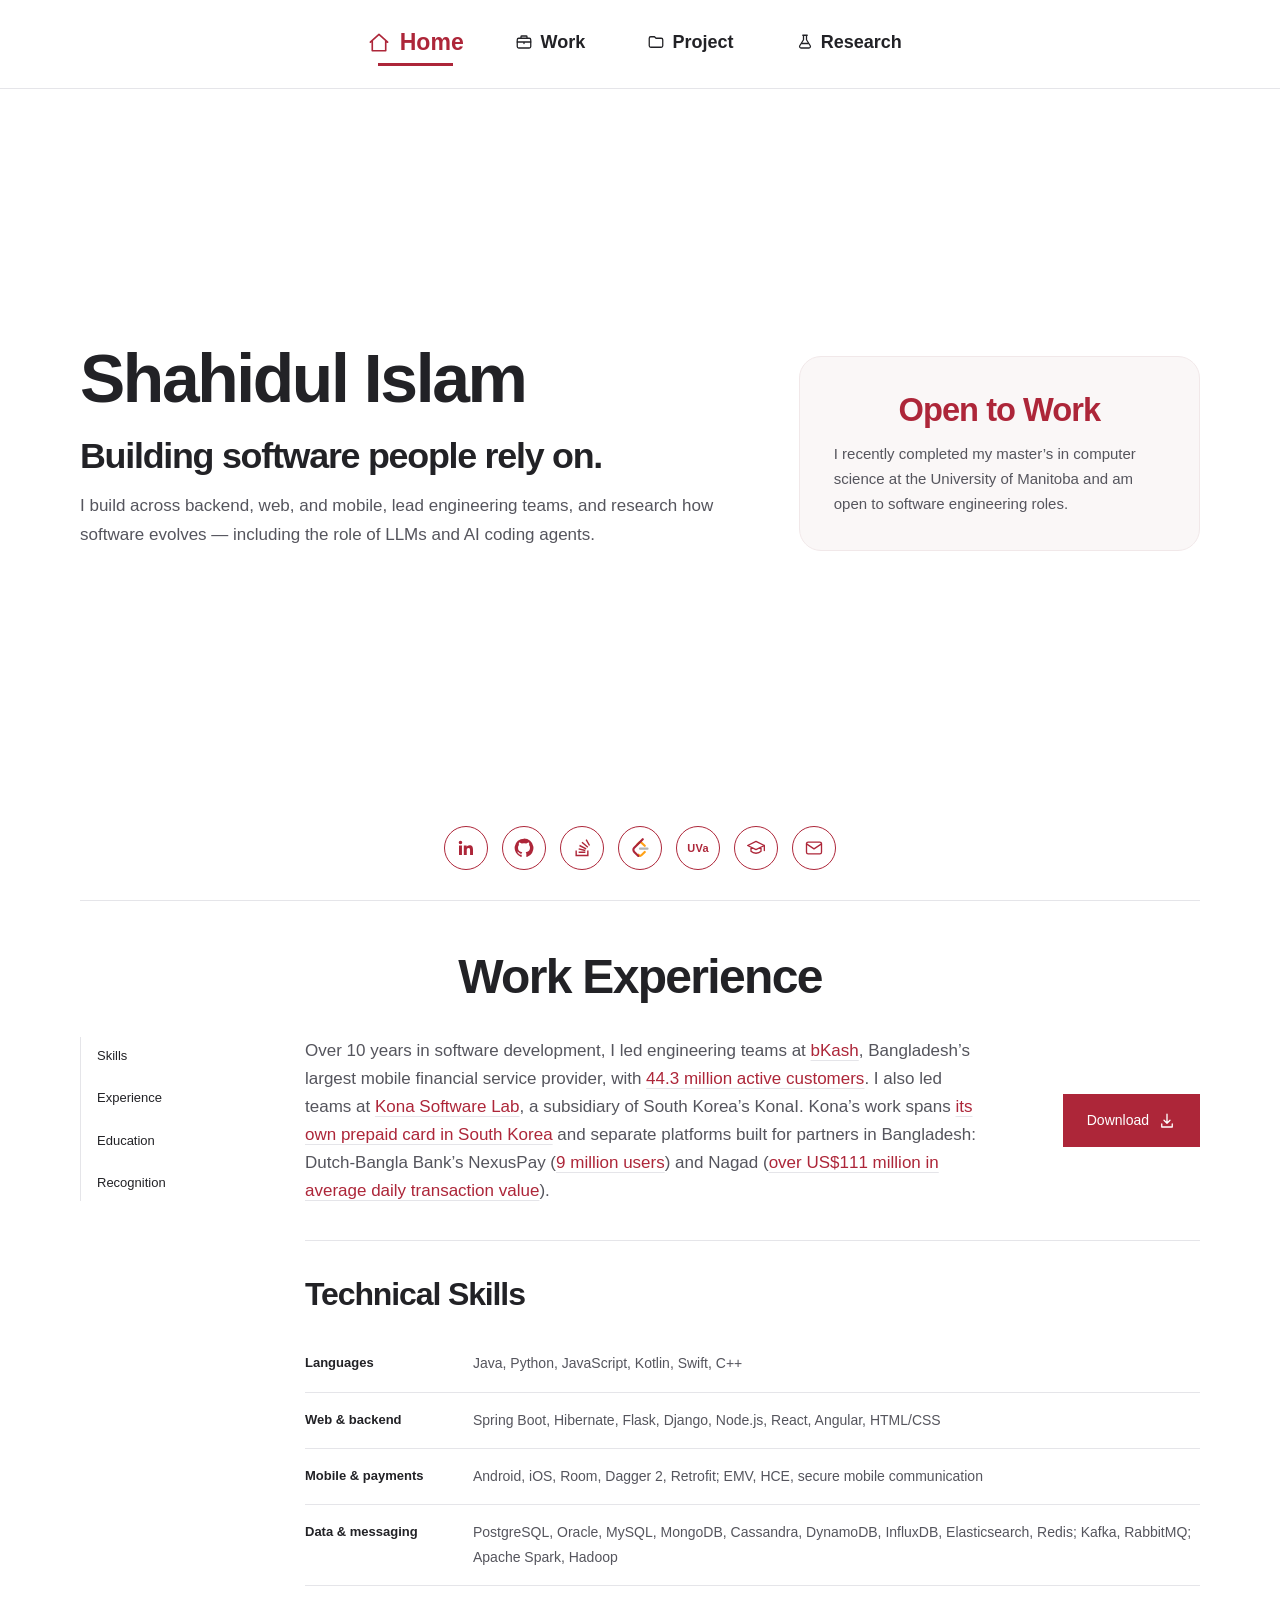
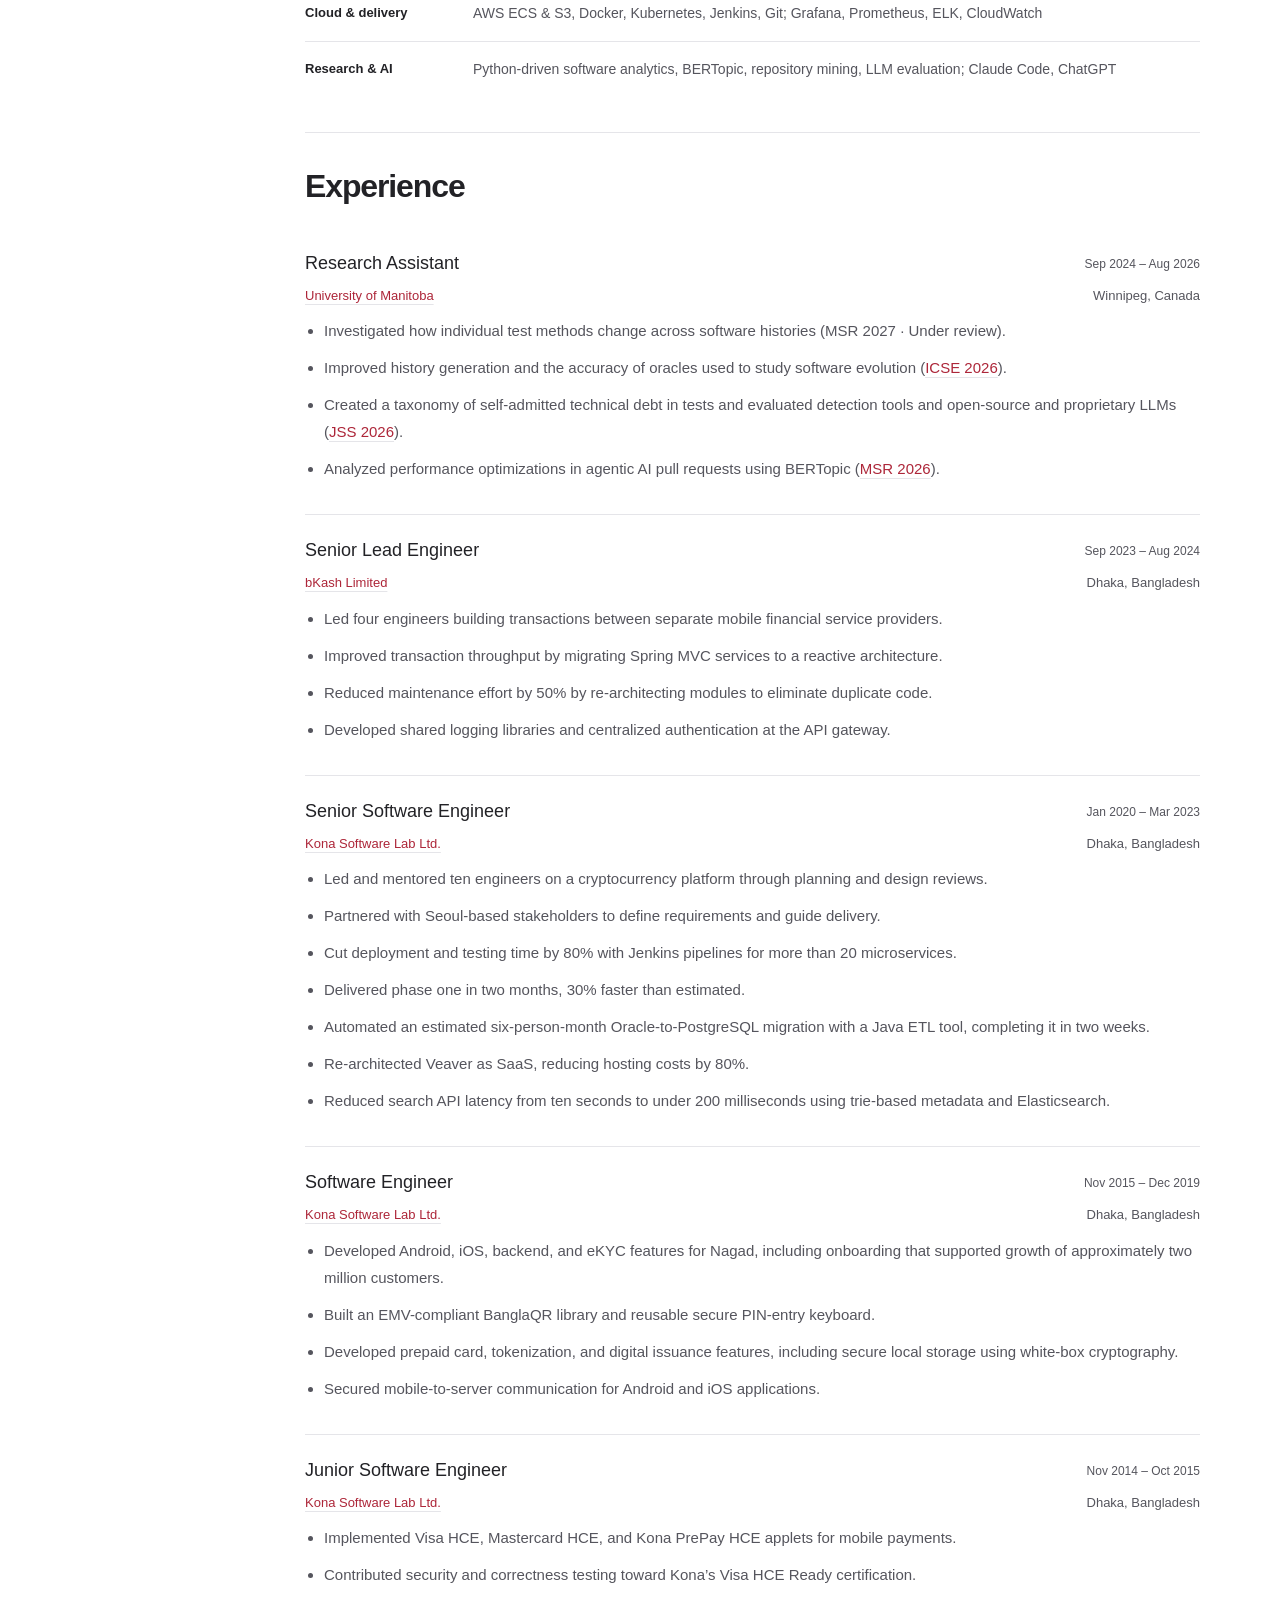
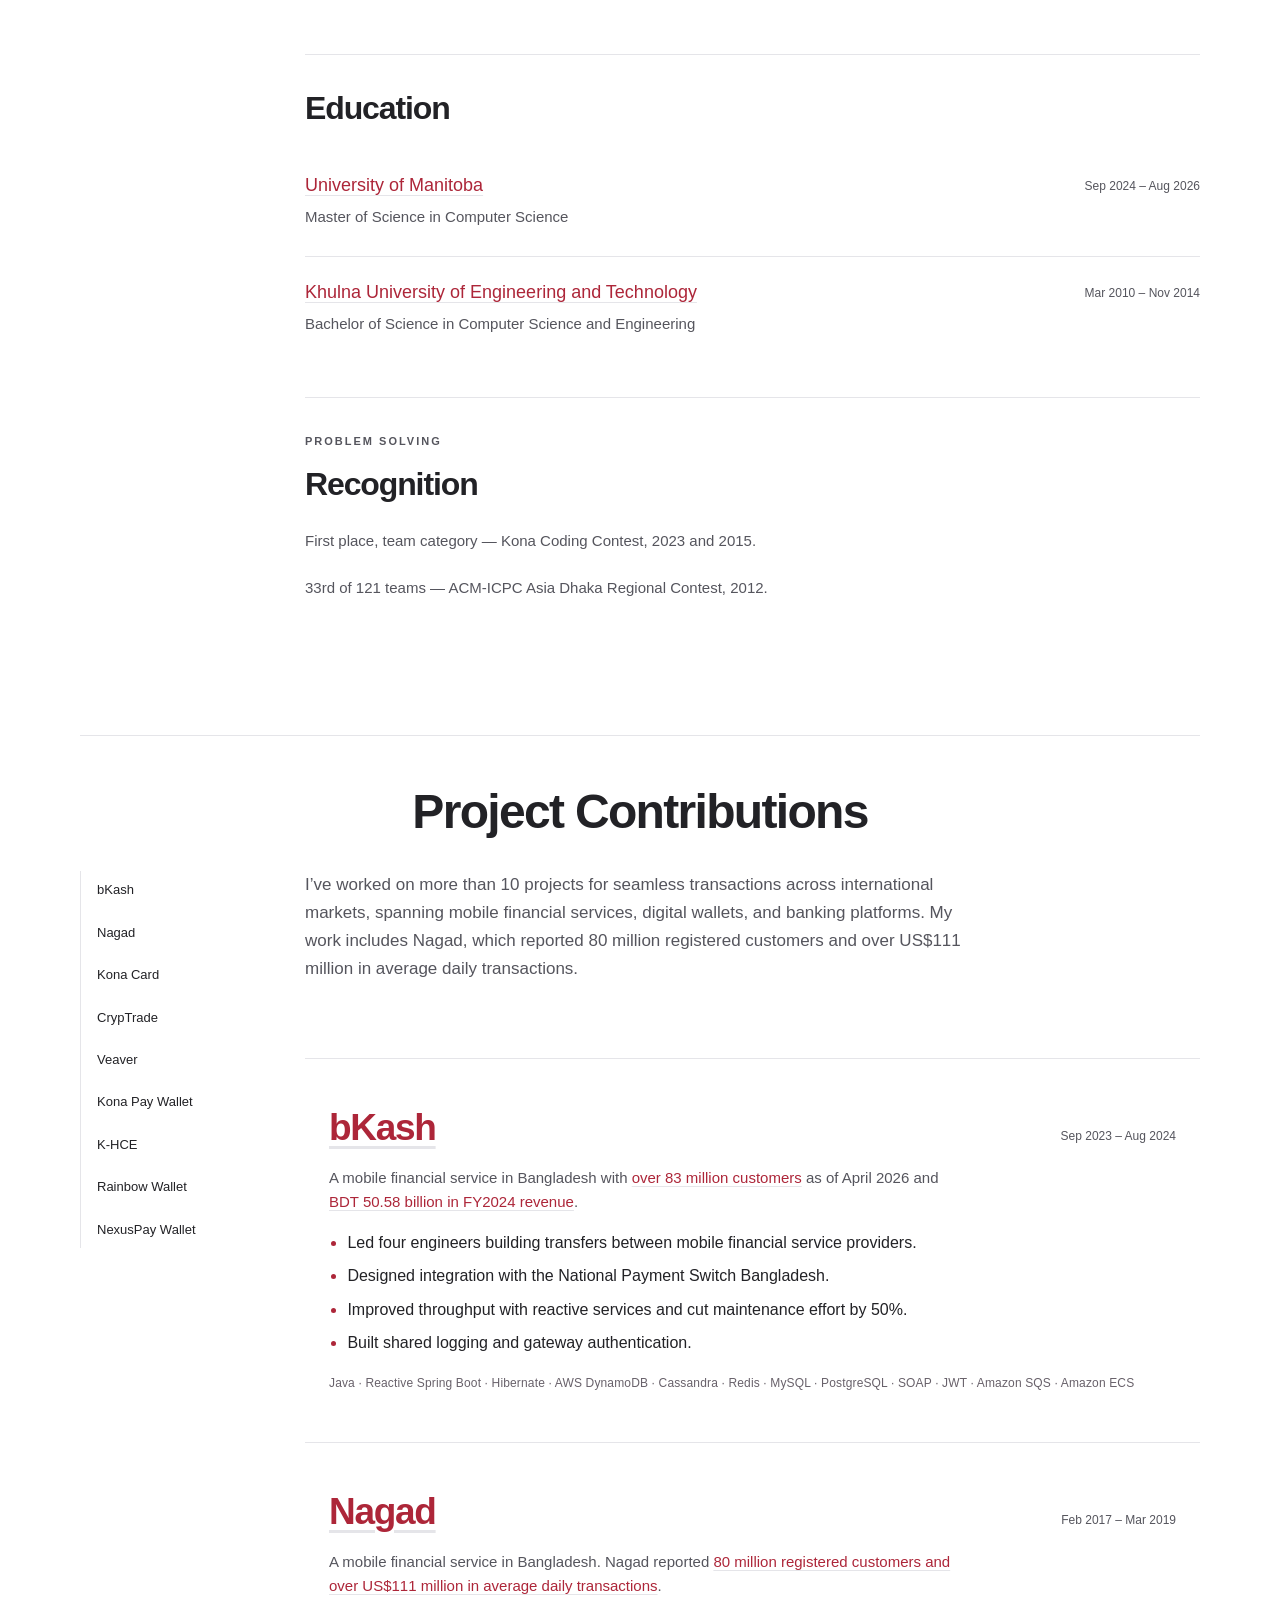
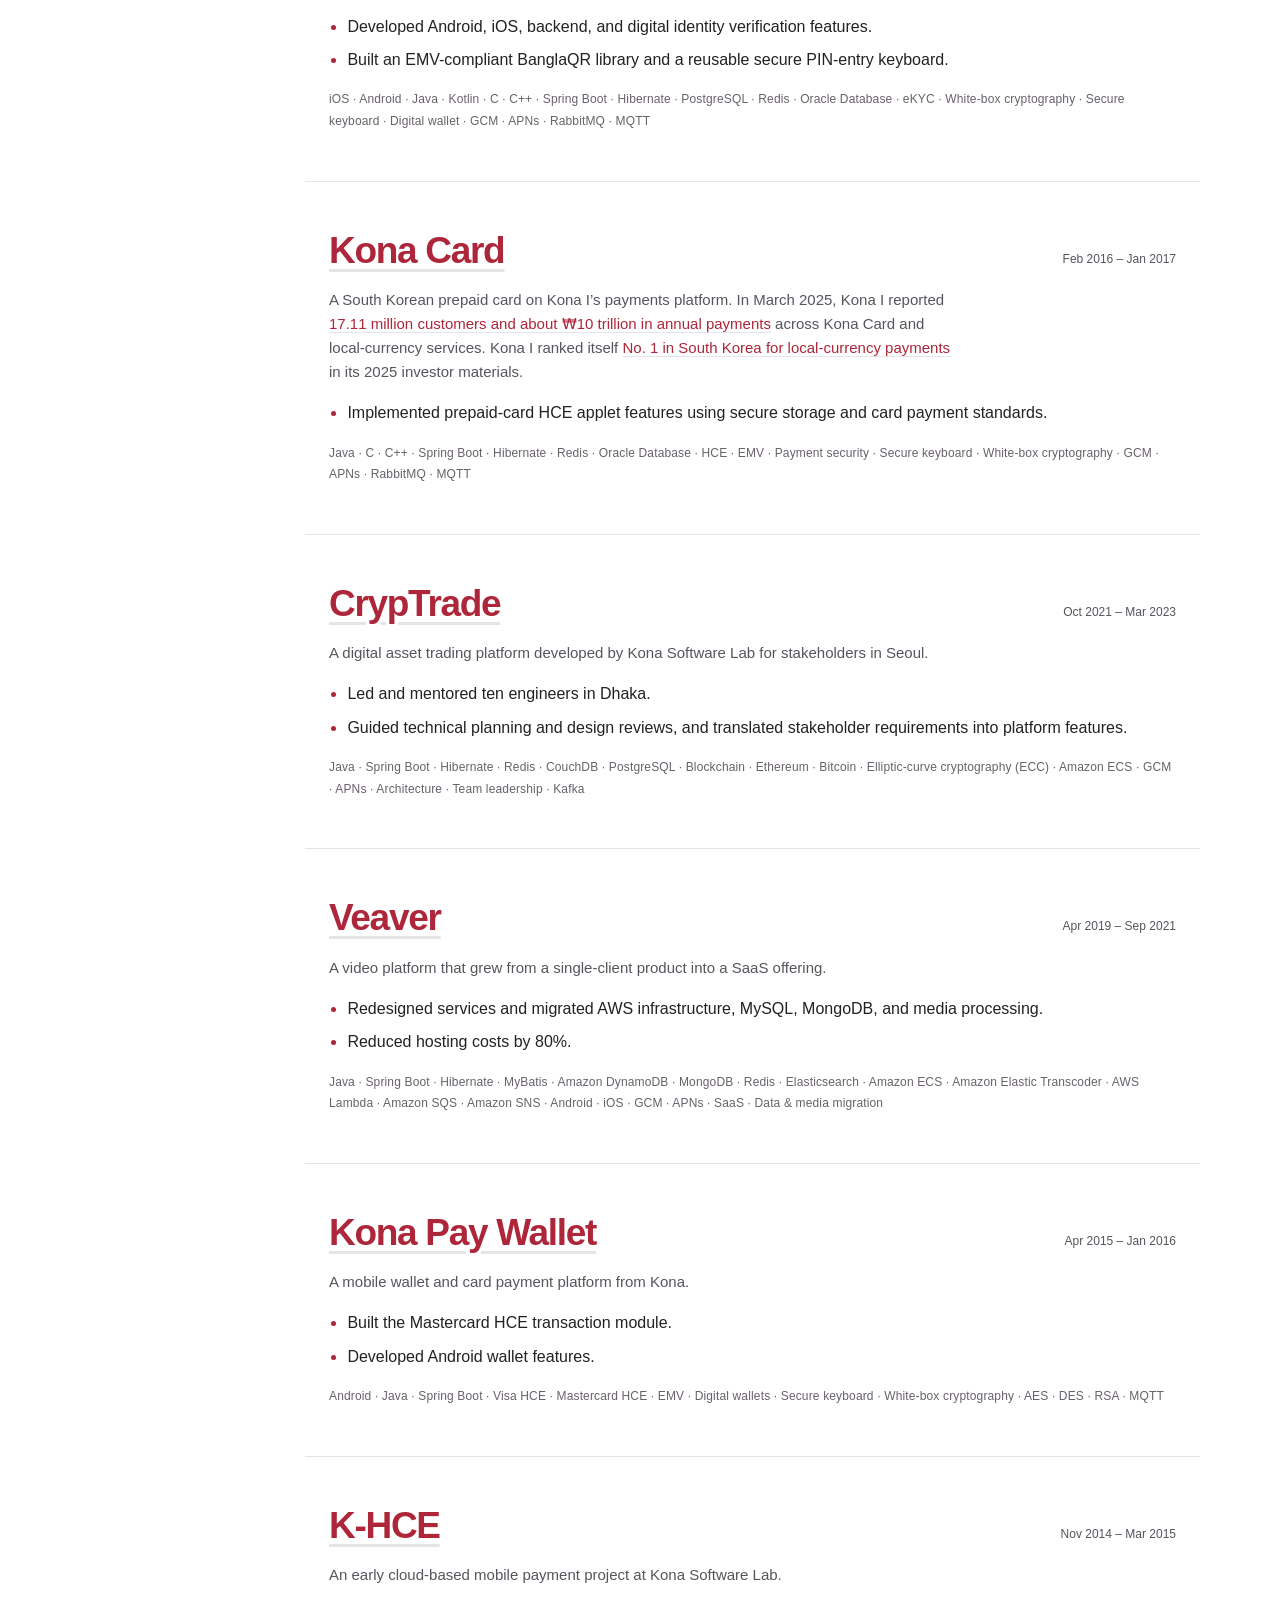
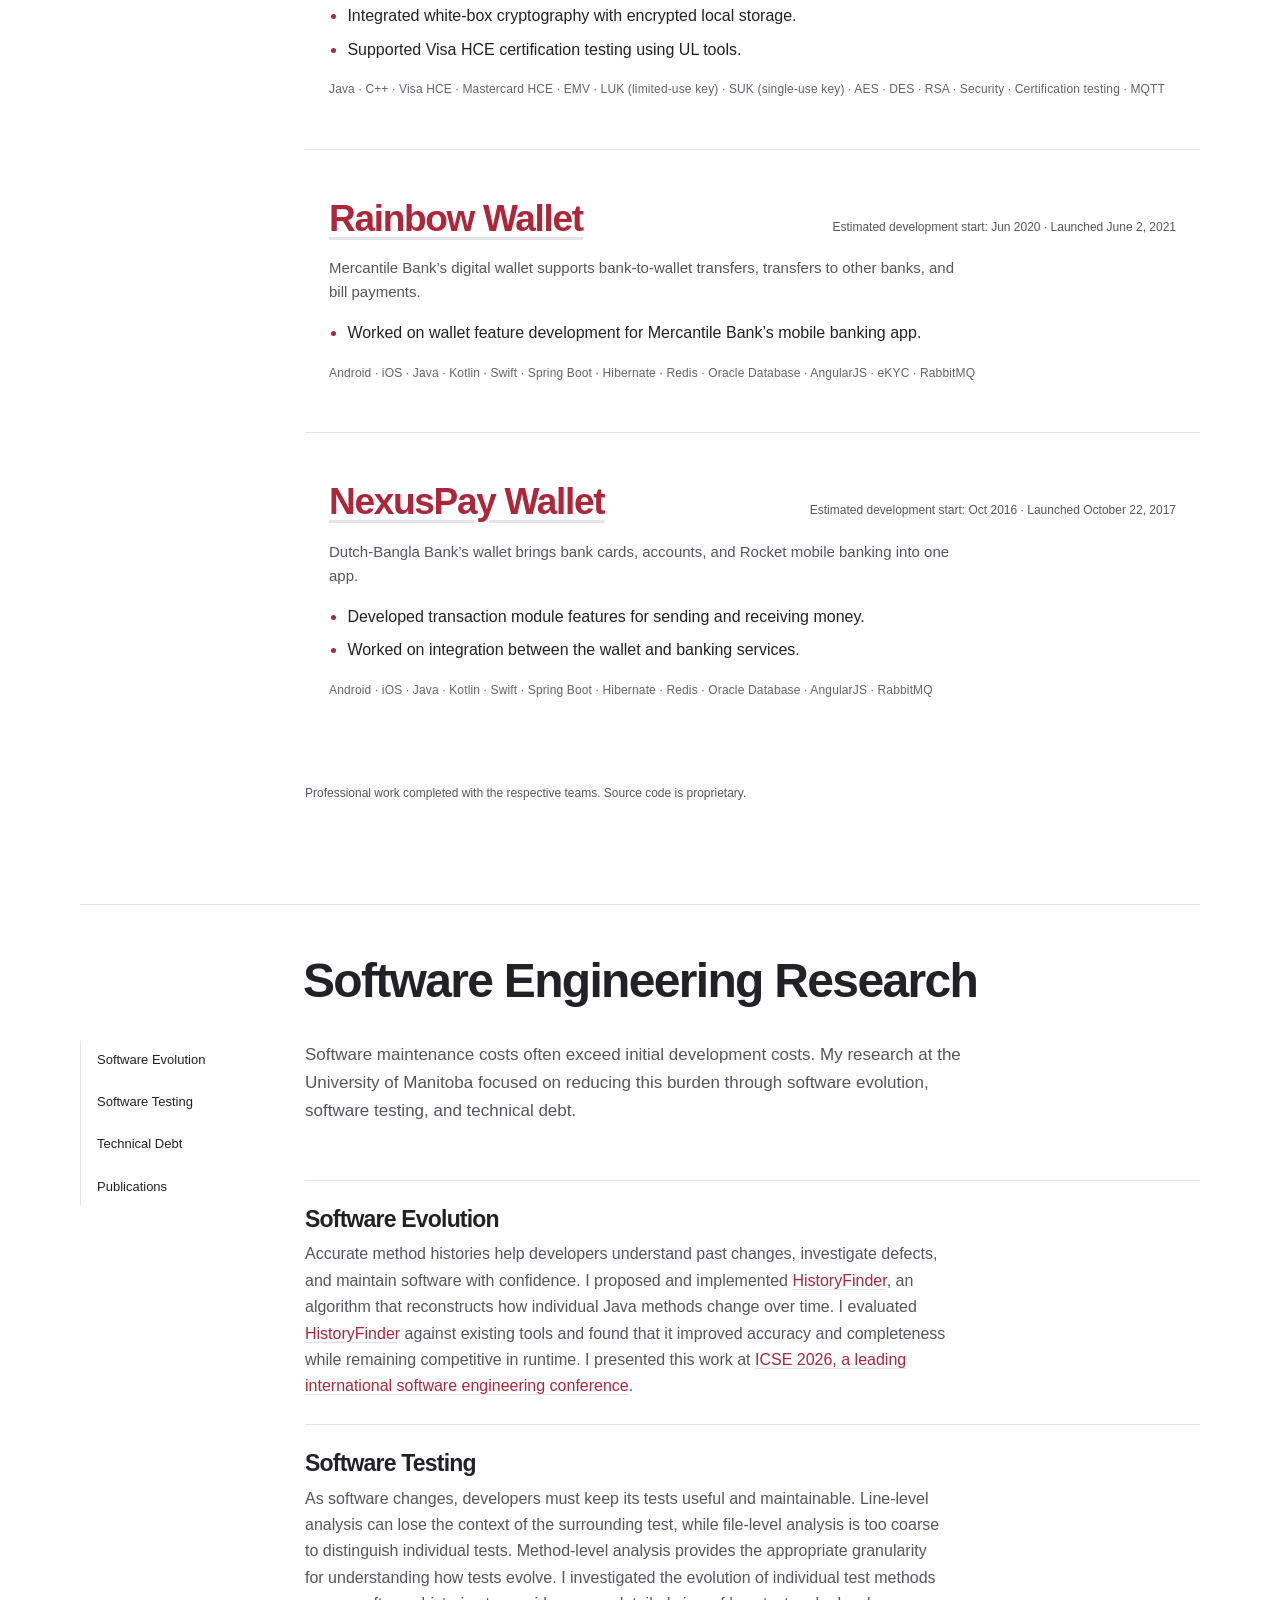
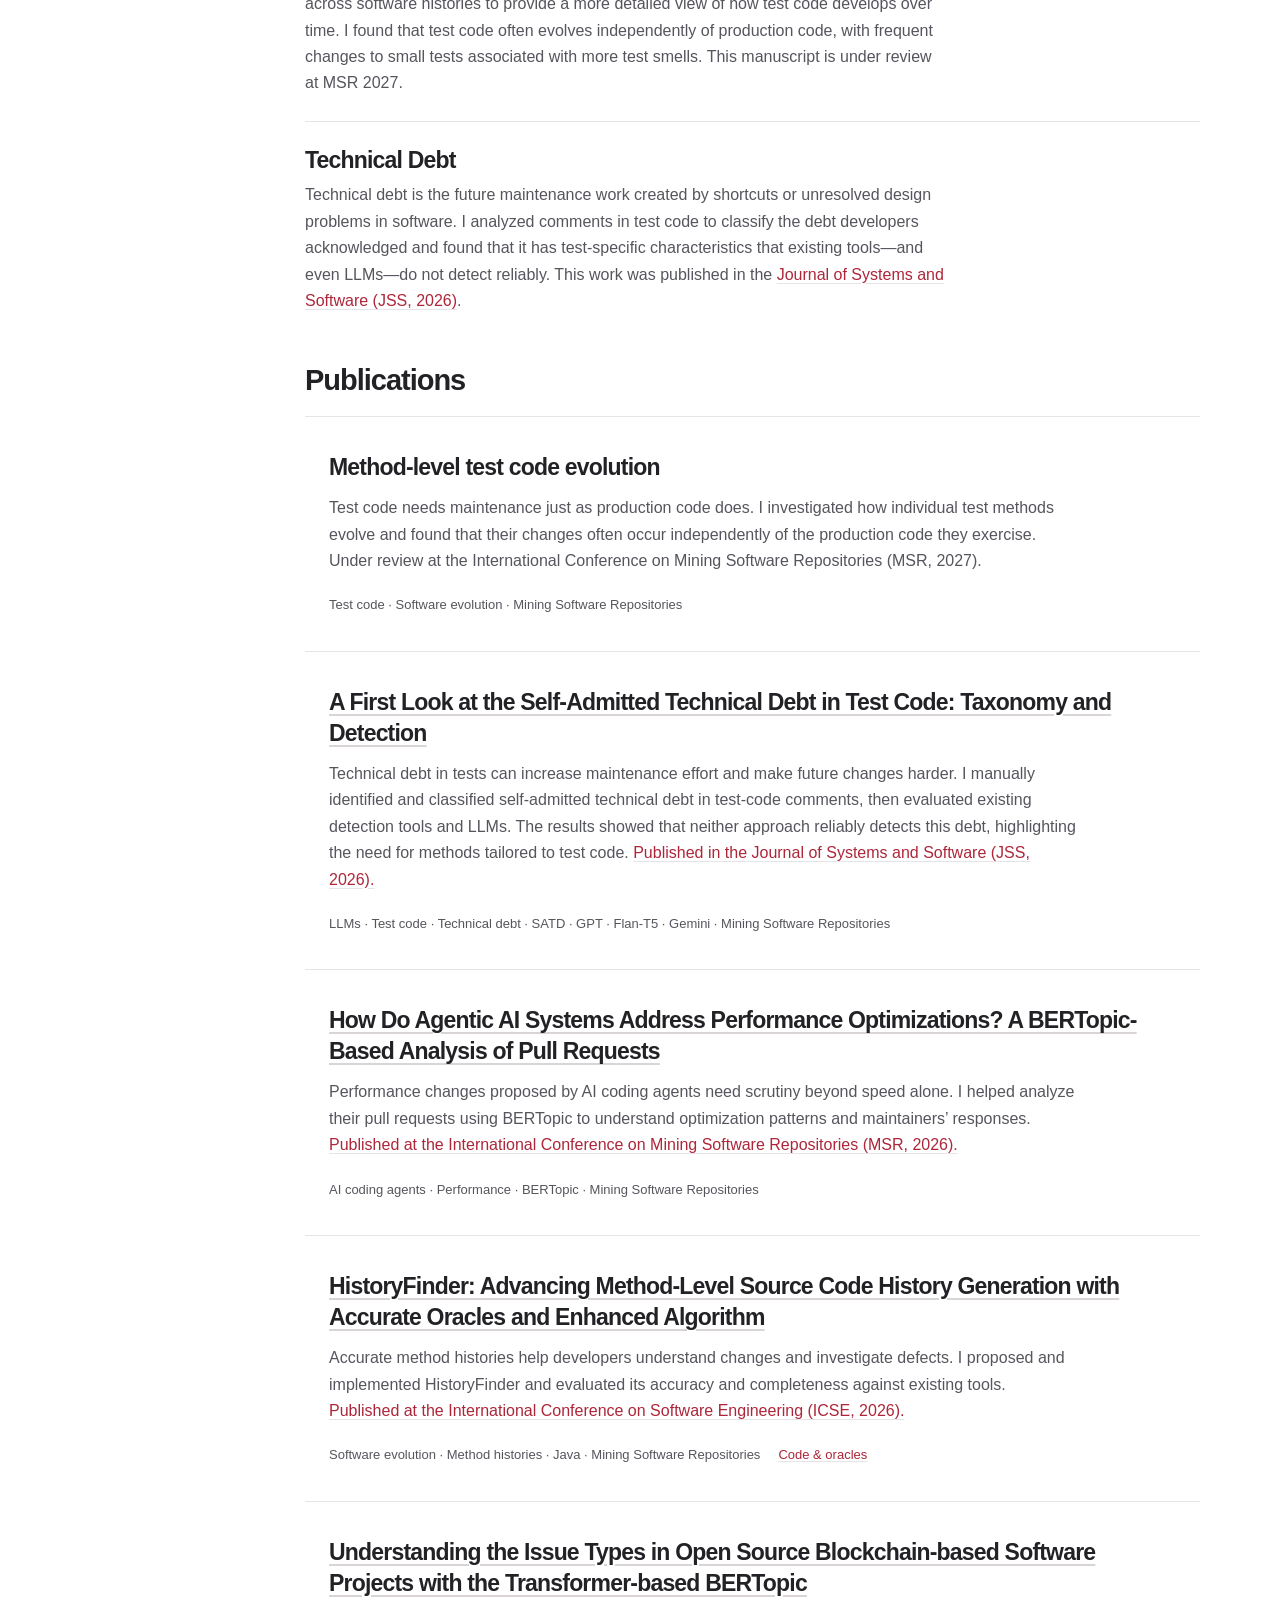
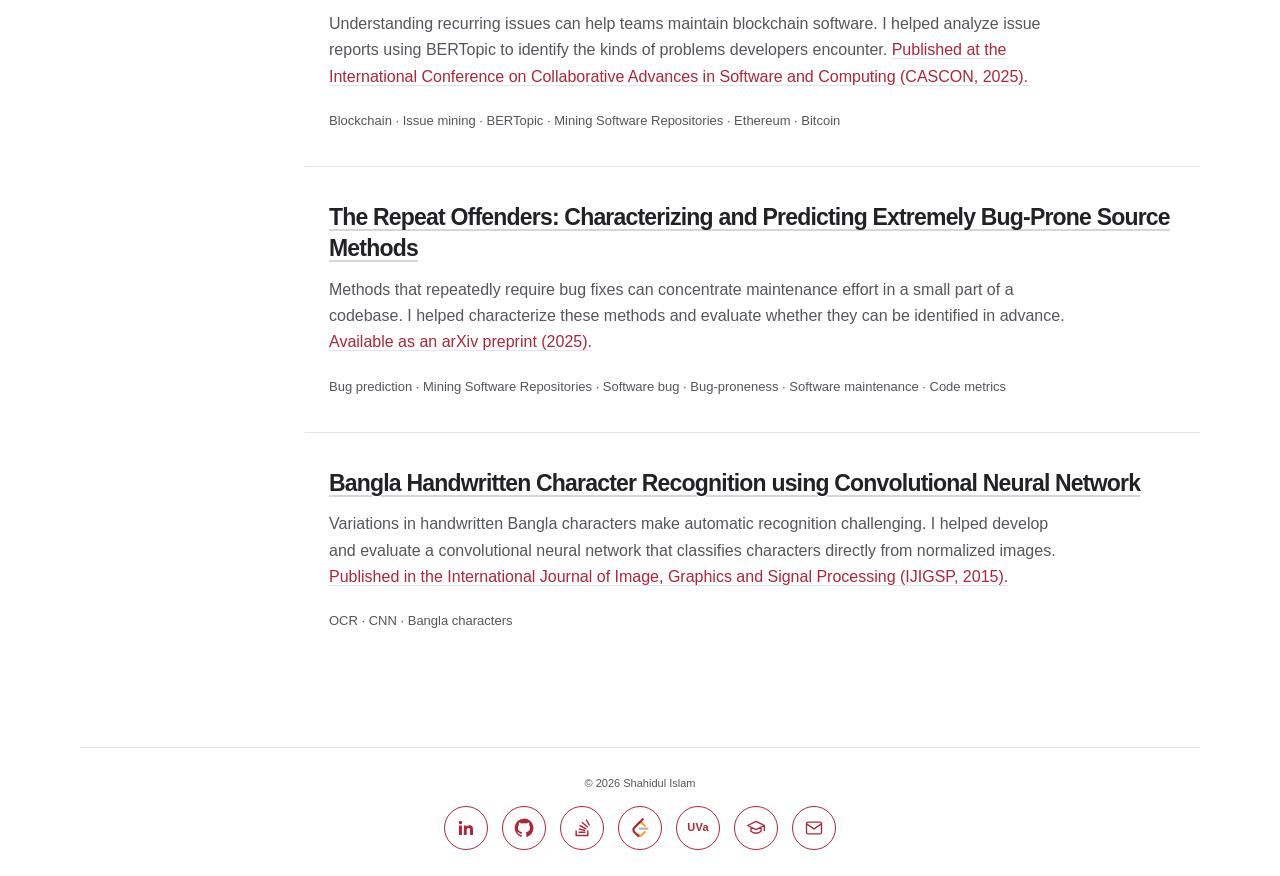
==== commit 593e1f63: "Clarify section headings and center availability panel" ====
--- a/index.html
+++ b/index.html
@@ -1 +1 @@
-<!doctype html><html lang="en"><head><meta charset="utf-8"><meta name="viewport" content="width=device-width,initial-scale=1"><meta name="description" content="Shahidul Islam — software engineer in Winnipeg. Backend, frontend, mobile, technical leadership, and software engineering research with LLMs."><meta name="theme-color" content="#f7f7f2"><title>Software engineer · Shahidul Islam</title><link rel="icon" href="assets/favicon.svg" type="image/svg+xml"><link rel="stylesheet" href="styles.css?v=mobile-sticky"><script src="script.js?v=mobile-sticky" defer></script></head><body class="continuous-page"><a class="skip" href="#main">Skip to content</a><header class="header"><div class="wrap header-inner"><nav aria-label="Main navigation"><a href="#home" aria-current="location"><span class="nav-label"><svg viewBox="0 0 24 24" fill="none" stroke="currentColor" stroke-width="1.7" stroke-linecap="round" stroke-linejoin="round" aria-hidden="true"><path d="m3 11 9-8 9 8M5 10v10h14V10"/></svg>Home</span></a><a href="#resume"><span class="nav-label"><svg viewBox="0 0 24 24" fill="none" stroke="currentColor" stroke-width="1.7" stroke-linecap="round" stroke-linejoin="round" aria-hidden="true" focusable="false"><rect x="3" y="7" width="18" height="13" rx="2"/><path d="M8 7V5a1 1 0 0 1 1-1h6a1 1 0 0 1 1 1v2M3 12h18m-9 0v2"/></svg>Work</span></a><a href="#projects"><span class="nav-label"><svg viewBox="0 0 24 24" fill="none" stroke="currentColor" stroke-width="1.7" stroke-linecap="round" stroke-linejoin="round" aria-hidden="true" focusable="false"><path d="M3 7a2 2 0 0 1 2-2h5l2 2h7a2 2 0 0 1 2 2v8a2 2 0 0 1-2 2H5a2 2 0 0 1-2-2Z"/></svg>Project</span></a><a href="#research"><span class="nav-label"><svg viewBox="0 0 24 24" fill="none" stroke="currentColor" stroke-width="1.7" stroke-linecap="round" stroke-linejoin="round" aria-hidden="true" focusable="false"><path d="M9 3h6m-5 0v6l-5 8a2 2 0 0 0 1.7 3h10.6a2 2 0 0 0 1.7-3l-5-8V3M7.5 14h9"/></svg>Research</span></a></nav></div></header><main id="main" class="wrap"><section id="home" class="page-section" data-descriptor="Software Engineer" aria-label="Software Engineer"><section class="home-intro"><div class="home-bio"><h1>Shahidul Islam</h1><p class="home-headline">Building software people rely on.</p><p class="intro">I build across backend, web, and mobile, lead engineering teams, and research how software evolves — including the role of LLMs and AI coding agents.</p></div><div class="home-career"><p class="home-availability">Open to work</p><p class="home-context">I recently completed my master’s in computer science at the University of Manitoba and am open to software engineering roles.</p></div></section><nav class="social-links home-social" aria-label="Social profiles"><a href="https://linkedin.com/in/shahidul2k9" aria-label="LinkedIn profile" title="LinkedIn"><svg viewBox="0 0 24 24" aria-hidden="true" focusable="false"><path fill="currentColor" d="M5.37 7.5a2.12 2.12 0 1 0 0-4.24 2.12 2.12 0 0 0 0 4.24ZM3.6 9h3.54v11.4H3.6V9Zm5.76 0h3.39v1.56h.05c.47-.89 1.63-1.83 3.35-1.83 3.58 0 4.25 2.36 4.25 5.43v6.24h-3.54v-5.53c0-1.32-.03-3.02-1.84-3.02-1.84 0-2.12 1.44-2.12 2.93v5.62H9.36V9Z"/></svg></a><a href="https://github.com/shahidul2k9" aria-label="GitHub profile" title="GitHub"><svg viewBox="0 0 24 24" aria-hidden="true" focusable="false"><path fill="currentColor" d="M12 .75a11.25 11.25 0 0 0-3.558 21.923c.563.104.769-.244.769-.542 0-.267-.01-1.154-.016-2.093-3.13.68-3.79-1.327-3.79-1.327-.512-1.3-1.25-1.646-1.25-1.646-1.022-.7.077-.686.077-.686 1.13.08 1.725 1.16 1.725 1.16 1.005 1.722 2.637 1.225 3.28.937.102-.729.393-1.226.715-1.508-2.499-.284-5.126-1.25-5.126-5.565 0-1.23.44-2.234 1.16-3.022-.117-.284-.503-1.43.11-2.98 0 0 .945-.303 3.095 1.155a10.783 10.783 0 0 1 5.636 0c2.148-1.458 3.09-1.155 3.09-1.155.617 1.55.23 2.696.114 2.98.722.788 1.159 1.792 1.159 3.022 0 4.326-2.632 5.278-5.139 5.557.404.35.764 1.039.764 2.094 0 1.513-.014 2.733-.014 3.105 0 .301.203.651.774.54A11.25 11.25 0 0 0 12 .75Z"/></svg></a><a href="https://stackoverflow.com/users/shahidul" aria-label="Stack Overflow profile" title="Stack Overflow"><svg viewBox="0 0 24 24" fill="none" stroke="currentColor" stroke-width="1.7" aria-hidden="true" focusable="false"><path d="M5 15v6h14v-6M8 17h8M8 13l8 2M9 9l8 4M12 5l7 6M17 2l4 7"/></svg></a><a href="https://leetcode.com/u/shahidul/" aria-label="LeetCode profile" title="LeetCode"><svg viewBox="0 0 24 24" fill="none" stroke-width="2.6" stroke-linecap="round" stroke-linejoin="round" aria-hidden="true" focusable="false"><path stroke="#FFA116" d="m9 7.5 1.6-1.6a2.5 2.5 0 0 1 3.5 0l3.6 3.5M10 20l.5.5a2.5 2.5 0 0 0 3.5 0l3.7-3.7"/><path stroke="currentColor" d="M15.3 1.5 5.1 11.7a3.5 3.5 0 0 0 0 5L10 21.5"/><path stroke="#B3B3B3" d="M12 12.8h9"/></svg></a><a href="https://uhunt.onlinejudge.org/id/90197" aria-label="uHunt profile" title="uHunt"><span class="uva-mark" aria-hidden="true">UVa</span></a><a href="https://scholar.google.com/citations?user=U-7ma3EAAAAJ&amp;hl=en" aria-label="Google Scholar profile" title="Google Scholar"><svg viewBox="0 0 24 24" fill="none" stroke="currentColor" stroke-width="1.6" stroke-linecap="round" stroke-linejoin="round" aria-hidden="true" focusable="false"><path d="m2 9 10-5 10 5-10 5-10-5Zm4 2v5c3 3 9 3 12 0v-5m4-2v6"/></svg></a><a href="mailto:shahidul2k9@gmail.com" aria-label="Email me" title="Email me"><svg viewBox="0 0 24 24" fill="none" stroke="currentColor" stroke-width="1.6" stroke-linecap="round" stroke-linejoin="round" aria-hidden="true" focusable="false"><rect x="3" y="5" width="18" height="14" rx="2"/><path d="m3 7 9 6 9-6"/></svg></a></nav></section><section id="resume" class="page-section" data-descriptor="Engineering Experience" aria-label="Work Experience"><div class="resume-layout"><aside><nav aria-label="Resume sections"><a href="#skills">Skills</a><a href="#experience">Experience</a><a href="#education">Education</a><a href="#recognition">Recognition</a></nav></aside><div class="resume-content"><div class="resume-top"><div id="summary" class="resume-intro"><h2>10 years in software development</h2><p>I led engineering teams at <a href="https://www.bkash.com/en/blog/apex-bkash-team-up-to-make-shopping-more-rewarding">bKash</a>, Bangladesh’s largest mobile financial service provider, with <a href="https://www.legacy.bracbank.com/financialstatement/earnings-disclosure-fy24-q1-25.pdf">44.3 million active customers</a>. I also led teams at <a href="https://www.konasl.com/about">Kona Software Lab</a>, a subsidiary of South Korea’s KonaI. Kona’s work spans <a href="https://www.konacard.co.kr/">its own prepaid card in South Korea</a> and separate platforms built for partners in Bangladesh: Dutch-Bangla Bank’s NexusPay (<a href="https://dutchbanglabank.com/SustainableFinance/sustainabilityreport.pdf">9 million users</a>) and Nagad (<a href="https://www.prnewswire.com/news-releases/nagad-ignites-sdgs-thru-digital-financial-inclusion-in-bangladesh-301876392.html">over US$111 million in average daily transaction value</a>).</p></div><a class="button" href="assets/Md-Shahidul-Islam-Backend-Resume.pdf" download aria-label="Download backend resume PDF">Download <svg viewBox="0 0 24 24" width="18" height="18" fill="none" stroke="currentColor" stroke-width="1.75" stroke-linecap="round" stroke-linejoin="round" aria-hidden="true" focusable="false"><path d="M12 3v12m-4-4 4 4 4-4M5 16v4h14v-4"/></svg></a></div><section id="skills"><h2>Technical Skills</h2><dl><div><dt>Languages</dt><dd>Java, Python, JavaScript, Kotlin, Swift, C++</dd></div><div><dt>Web & backend</dt><dd>Spring Boot, Hibernate, Flask, Django, Node.js, React, Angular, HTML/CSS</dd></div><div><dt>Mobile & payments</dt><dd>Android, iOS, Room, Dagger 2, Retrofit; EMV, HCE, secure mobile communication</dd></div><div><dt>Data & messaging</dt><dd>PostgreSQL, Oracle, MySQL, MongoDB, Cassandra, DynamoDB, InfluxDB, Elasticsearch, Redis; Kafka, RabbitMQ; Apache Spark, Hadoop</dd></div><div><dt>Cloud & delivery</dt><dd>AWS ECS & S3, Docker, Kubernetes, Jenkins, Git; Grafana, Prometheus, ELK, CloudWatch</dd></div><div><dt>Research & AI</dt><dd>Python-driven software analytics, BERTopic, repository mining, LLM evaluation; Claude Code, ChatGPT</dd></div></dl></section><section id="experience"><h2>Experience</h2><article class="job"><div class="job-heading"><h3>Research Assistant</h3><span>Sep 2024 – Aug 2026</span></div><div class="job-company"><span><a href="https://umanitoba.ca/">University of Manitoba</a></span><span>Winnipeg, Canada</span></div><ul><li>Investigated how individual test methods change across software histories (MSR 2027 · Under review).</li><li>Improved history generation and the accuracy of oracles used to study software evolution (<a href="https://dl.acm.org/doi/10.1145/3744916.3773238">ICSE 2026</a>).</li><li>Created a taxonomy of self-admitted technical debt in tests and evaluated detection tools and open-source and proprietary LLMs (<a href="https://www.sciencedirect.com/science/article/pii/S0164121226003535">JSS 2026</a>).</li><li>Analyzed performance optimizations in agentic AI pull requests using BERTopic (<a href="https://doi.org/10.1145/3793302.3793619">MSR 2026</a>).</li></ul></article><article class="job"><div class="job-heading"><h3>Senior Lead Engineer</h3><span>Sep 2023 – Aug 2024</span></div><div class="job-company"><span><a href="https://www.bkash.com/">bKash Limited</a></span><span>Dhaka, Bangladesh</span></div><ul><li>Led four engineers building transactions between separate mobile financial service providers.</li><li>Improved transaction throughput by migrating Spring MVC services to a reactive architecture.</li><li>Reduced maintenance effort by 50% by re-architecting modules to eliminate duplicate code.</li><li>Developed shared logging libraries and centralized authentication at the API gateway.</li></ul></article><article class="job"><div class="job-heading"><h3>Senior Software Engineer</h3><span>Jan 2020 – Mar 2023</span></div><div class="job-company"><span><a href="https://konasl.com/">Kona Software Lab Ltd.</a></span><span>Dhaka, Bangladesh</span></div><ul><li>Led and mentored ten engineers on a cryptocurrency platform through planning and design reviews.</li><li>Partnered with Seoul-based stakeholders to define requirements and guide delivery.</li><li>Cut deployment and testing time by 80% with Jenkins pipelines for more than 20 microservices.</li><li>Delivered phase one in two months, 30% faster than estimated.</li><li>Automated an estimated six-person-month Oracle-to-PostgreSQL migration with a Java ETL tool, completing it in two weeks.</li><li>Re-architected Veaver as SaaS, reducing hosting costs by 80%.</li><li>Reduced search API latency from ten seconds to under 200 milliseconds using trie-based metadata and Elasticsearch.</li></ul></article><article class="job"><div class="job-heading"><h3>Software Engineer</h3><span>Nov 2015 – Dec 2019</span></div><div class="job-company"><span><a href="https://konasl.com/">Kona Software Lab Ltd.</a></span><span>Dhaka, Bangladesh</span></div><ul><li>Developed Android, iOS, backend, and eKYC features for Nagad, including onboarding that supported growth of approximately two million customers.</li><li>Built an EMV-compliant BanglaQR library and reusable secure PIN-entry keyboard.</li><li>Developed prepaid card, tokenization, and digital issuance features, including secure local storage using white-box cryptography.</li><li>Secured mobile-to-server communication for Android and iOS applications.</li></ul></article><article class="job"><div class="job-heading"><h3>Junior Software Engineer</h3><span>Nov 2014 – Oct 2015</span></div><div class="job-company"><span><a href="https://konasl.com/">Kona Software Lab Ltd.</a></span><span>Dhaka, Bangladesh</span></div><ul><li>Implemented Visa HCE, Mastercard HCE, and Kona PrePay HCE applets for mobile payments.</li><li>Contributed security and correctness testing toward Kona’s Visa HCE Ready certification.</li></ul></article></section><section id="education"><h2>Education</h2><article class="job"><div class="job-heading"><h3><a href="https://umanitoba.ca/">University of Manitoba</a></h3><span>Sep 2024 – Aug 2026</span></div><p>Master of Science in Computer Science</p></article><article class="job"><div class="job-heading"><h3><a href="https://www.kuet.ac.bd/">Khulna University of Engineering and Technology</a></h3><span>Mar 2010 – Nov 2014</span></div><p>Bachelor of Science in Computer Science and Engineering</p></article></section><section id="recognition"><p class="eyebrow">Problem solving</p><h2>Recognition</h2><p>First place, team category — Kona Coding Contest, 2023 and 2015.</p><p>33rd of 121 teams — ACM-ICPC Asia Dhaka Regional Contest, 2012.</p></section></div></div></section><section id="projects" class="page-section" data-descriptor="Real-world Projects" aria-label="Project"><div class="resume-layout section-layout"><aside><nav aria-label="Projects sections"><a href="#bkash">bKash</a><a href="#nagad">Nagad</a><a href="#kona-card">Kona Card</a><a href="#cryptrade">CrypTrade</a><a href="#veaver">Veaver</a><a href="#kona-pay">Kona Pay Wallet</a><a href="#k-hce">K-HCE</a><a href="#rainbow-wallet">Rainbow Wallet</a><a href="#nexuspay-wallet">NexusPay Wallet</a></nav></aside><div class="section-body"><section class="page-intro"><h1>Apps for seamless transactions.</h1><p>I’ve worked on more than 10 projects across international markets, spanning mobile financial services, digital wallets, and banking platforms. My work includes Nagad, which reported <a href="https://www.prnewswire.com/apac/news-releases/nagad-leads-the-digital-payments-revolution-in-bangladesh-301905248.html">80 million registered customers and over US$111 million in average daily transactions</a>.</p></section><section aria-label="Professional projects"><article class="project-row" id="bkash"><div class="project-heading"><h3 class="project-name"><a href="https://www.bkash.com/">bKash</a></h3><p class="meta">Sep 2023 – Aug 2024</p></div><p class="project-description">A mobile financial service in Bangladesh with <a href="https://www.bkash.com/en/about">over 83 million customers</a> as of April 2026 and <a href="https://www.bracbank.com/financialstatement/earnings-disclosure-fy24-q1-25.pdf">BDT 50.58 billion in FY2024 revenue</a>.</p><ul class="project-contributions" aria-label="bKash contributions"><li>Led four engineers building transfers between mobile financial service providers.</li><li>Designed integration with the National Payment Switch Bangladesh.</li><li>Improved throughput with reactive services and cut maintenance effort by 50%.</li><li>Built shared logging and gateway authentication.</li></ul><p class="tags">Java · Reactive Spring Boot · Hibernate · AWS DynamoDB · Cassandra · Redis · MySQL · PostgreSQL · SOAP · JWT · Amazon SQS · Amazon ECS</p></article><article class="project-row" id="nagad"><div class="project-heading"><h3 class="project-name"><a href="https://nagad.com.bd/bn">Nagad</a></h3><p class="meta">Feb 2017 – Mar 2019</p></div><p class="project-description">A mobile financial service in Bangladesh. Nagad reported <a href="https://www.prnewswire.com/apac/news-releases/nagad-leads-the-digital-payments-revolution-in-bangladesh-301905248.html">80 million registered customers and over US$111 million in average daily transactions</a>.</p><ul class="project-contributions" aria-label="Nagad contributions"><li>Developed Android, iOS, backend, and digital identity verification features.</li><li>Built an EMV-compliant BanglaQR library and a reusable secure PIN-entry keyboard.</li></ul><p class="tags">iOS · Android · Java · Kotlin · C · C++ · Spring Boot · Hibernate · PostgreSQL · Redis · Oracle Database · eKYC · White-box cryptography · Secure keyboard · Digital wallet · GCM · APNs · RabbitMQ · MQTT</p></article><article class="project-row" id="kona-card"><div class="project-heading"><h3 class="project-name"><a href="https://www.konacard.co.kr/">Kona Card</a></h3><p class="meta">Feb 2016 – Jan 2017</p></div><p class="project-description">A South Korean prepaid card on Kona I’s payments platform. In March 2025, Kona I reported <a href="https://kind.krx.co.kr/external/2025/05/14/000276/20250514000589/11013.htm">17.11 million customers and about ₩10 trillion in annual payments</a> across Kona Card and local-currency services. Kona I ranked itself <a href="https://konai.com/uploads/IR_BOOK_20250210_123a2ae0de.pdf">No. 1 in South Korea for local-currency payments</a> in its 2025 investor materials.</p><ul class="project-contributions" aria-label="Kona Card contributions"><li>Implemented prepaid-card HCE applet features using secure storage and card payment standards.</li></ul><p class="tags">Java · C · C++ · Spring Boot · Hibernate · Redis · Oracle Database · HCE · EMV · Payment security · Secure keyboard · White-box cryptography · GCM · APNs · RabbitMQ · MQTT</p></article><article class="project-row" id="cryptrade"><div class="project-heading"><h3 class="project-name"><a href="https://konasl.com/" aria-label="CrypTrade — Company website">CrypTrade</a></h3><p class="meta">Oct 2021 – Mar 2023</p></div><p class="project-description">A digital asset trading platform developed by Kona Software Lab for stakeholders in Seoul.</p><ul class="project-contributions" aria-label="CrypTrade contributions"><li>Led and mentored ten engineers in Dhaka.</li><li>Guided technical planning and design reviews, and translated stakeholder requirements into platform features.</li></ul><p class="tags">Java · Spring Boot · Hibernate · Redis · CouchDB · PostgreSQL · Blockchain · Ethereum · Bitcoin · Elliptic-curve cryptography (ECC) · Amazon ECS · GCM · APNs · Architecture · Team leadership · Kafka</p></article><article class="project-row" id="veaver"><div class="project-heading"><h3 class="project-name"><a href="https://konasl.com/" aria-label="Veaver — Company website">Veaver</a></h3><p class="meta">Apr 2019 – Sep 2021</p></div><p class="project-description">A video platform that grew from a single-client product into a SaaS offering.</p><ul class="project-contributions" aria-label="Veaver contributions"><li>Redesigned services and migrated AWS infrastructure, MySQL, MongoDB, and media processing.</li><li>Reduced hosting costs by 80%.</li></ul><p class="tags">Java · Spring Boot · Hibernate · MyBatis · Amazon DynamoDB · MongoDB · Redis · Elasticsearch · Amazon ECS · Amazon Elastic Transcoder · AWS Lambda · Amazon SQS · Amazon SNS · Android · iOS · GCM · APNs · SaaS · Data &amp; media migration</p></article><article class="project-row" id="kona-pay"><div class="project-heading"><h3 class="project-name"><a href="https://konai.com/product/payment" aria-label="Kona Pay Wallet — Company payment platform">Kona Pay Wallet</a></h3><p class="meta">Apr 2015 – Jan 2016</p></div><p class="project-description">A mobile wallet and card payment platform from Kona.</p><ul class="project-contributions" aria-label="Kona Pay Wallet contributions"><li>Built the Mastercard HCE transaction module.</li><li>Developed Android wallet features.</li></ul><p class="tags">Android · Java · Spring Boot · Visa HCE · Mastercard HCE · EMV · Digital wallets · Secure keyboard · White-box cryptography · AES · DES · RSA · MQTT</p></article><article class="project-row" id="k-hce"><div class="project-heading"><h3 class="project-name"><a href="https://konasl.com/" aria-label="K-HCE — Company website">K-HCE</a></h3><p class="meta">Nov 2014 – Mar 2015</p></div><p class="project-description">An early cloud-based mobile payment project at Kona Software Lab.</p><ul class="project-contributions" aria-label="K-HCE contributions"><li>Integrated white-box cryptography with encrypted local storage.</li><li>Supported Visa HCE certification testing using UL tools.</li></ul><p class="tags">Java · C++ · Visa HCE · Mastercard HCE · EMV · LUK (limited-use key) · SUK (single-use key) · AES · DES · RSA · Security · Certification testing · MQTT</p></article><article class="project-row" id="rainbow-wallet"><div class="project-heading"><h3 class="project-name"><a href="https://www.mblbd.com/digital-banking-faq-en">Rainbow Wallet</a></h3><p class="meta">Estimated development start: Jun 2020 · <a href="https://www.mblbd.com/aboutus/milestones">Launched June 2, 2021</a></p></div><p class="project-description">Mercantile Bank’s digital wallet supports bank-to-wallet transfers, transfers to other banks, and bill payments.</p><ul class="project-contributions" aria-label="Rainbow Wallet contributions"><li>Worked on wallet feature development for Mercantile Bank’s mobile banking app.</li></ul><p class="tags">Android · iOS · Java · Kotlin · Swift · Spring Boot · Hibernate · Redis · Oracle Database · AngularJS · eKYC · RabbitMQ</p></article><article class="project-row" id="nexuspay-wallet"><div class="project-heading"><h3 class="project-name"><a href="https://www.dutchbanglabank.com/nexuspay/nexusPay-home.html">NexusPay Wallet</a></h3><p class="meta">Estimated development start: Oct 2016 · <a href="https://www.scribd.com/document/420636321/Annual-Report-2018">Launched October 22, 2017</a></p></div><p class="project-description">Dutch-Bangla Bank’s wallet brings bank cards, accounts, and Rocket mobile banking into one app.</p><ul class="project-contributions" aria-label="NexusPay Wallet contributions"><li>Developed transaction module features for sending and receiving money.</li><li>Worked on integration between the wallet and banking services.</li></ul><p class="tags">Android · iOS · Java · Kotlin · Swift · Spring Boot · Hibernate · Redis · Oracle Database · AngularJS · RabbitMQ</p></article></section><p class="note">Professional work completed with the respective teams. Source code is proprietary.</p></div></div></section><section id="research" class="page-section" data-descriptor="Software Engineering Research" aria-label="Research"><div class="resume-layout section-layout"><aside><nav aria-label="Research sections"><a href="#software-evolution">Software Evolution</a><a href="#software-testing">Software Testing</a><a href="#technical-debt">Technical Debt</a><a href="#publications">Publications</a></nav></aside><div class="section-body"><div class="page-intro research-intro"><h2>Software maintenance research</h2><p>Software maintenance costs often exceed initial development costs. My research at the University of Manitoba focused on reducing this burden through software evolution, software testing, and technical debt.</p></div><section class="research-topic" id="software-evolution"><h3>Software Evolution</h3><p>Accurate method histories help developers understand past changes, investigate defects, and maintain software with confidence. I proposed and implemented <a href="https://dl.acm.org/doi/10.1145/3744916.3773238">HistoryFinder</a>, an algorithm that reconstructs how individual Java methods change over time. I evaluated <a href="https://dl.acm.org/doi/10.1145/3744916.3773238">HistoryFinder</a> against existing tools and found that it improved accuracy and completeness while remaining competitive in runtime. I presented this work at <a href="https://conf.researchr.org/details/icse-2026/icse-2026-research-track/196/HistoryFinder-Advancing-Method-Level-Source-Code-History-Generation-with-Accurate-Or">ICSE 2026, a leading international software engineering conference</a>.</p></section><section class="research-topic" id="software-testing"><h3>Software Testing</h3><p>As software changes, developers must keep its tests useful and maintainable. Line-level analysis can lose the context of the surrounding test, while file-level analysis is too coarse to distinguish individual tests. Method-level analysis provides the appropriate granularity for understanding how tests evolve. I investigated the evolution of individual test methods across software histories to provide a more detailed view of how test code develops over time. I found that test code often evolves independently of production code, with frequent changes to small tests associated with more test smells. This manuscript is under review at MSR 2027.</p></section><section class="research-topic" id="technical-debt"><h3>Technical Debt</h3><p>Technical debt is the future maintenance work created by shortcuts or unresolved design problems in software. I analyzed comments in test code to classify the debt developers acknowledged and found that it has test-specific characteristics that existing tools—and even LLMs—do not detect reliably. This work was published in the <a href="https://www.sciencedirect.com/science/article/pii/S0164121226003535">Journal of Systems and Software (JSS, 2026)</a>.</p></section><section id="publications" class="publication-list" aria-label="Research publications"><h2 class="publication-list-title">Publications</h2><article><h3>Method-level test code evolution</h3><p>Test code needs maintenance just as production code does. I investigated how individual test methods evolve and found that their changes often occur independently of the production code they exercise. Under review at the International Conference on Mining Software Repositories (MSR, 2027).</p><p class="publication-meta"><span>Test code · Software evolution · Mining Software Repositories</span></p></article><article><h3><a href="https://www.sciencedirect.com/science/article/pii/S0164121226003535">A First Look at the Self-Admitted Technical Debt in Test Code: Taxonomy and Detection</a></h3><p>Technical debt in tests can increase maintenance effort and make future changes harder. I manually identified and classified self-admitted technical debt in test-code comments, then evaluated existing detection tools and LLMs. The results showed that neither approach reliably detects this debt, highlighting the need for methods tailored to test code. <a class="publication-venue-link" href="https://www.sciencedirect.com/journal/journal-of-systems-and-software">Published in the Journal of Systems and Software (JSS, 2026).</a></p><p class="publication-meta"><span>LLMs · Test code · Technical debt · SATD · GPT · Flan-T5 · Gemini · Mining Software Repositories</span></p></article><article><h3><a href="https://dl.acm.org/doi/10.1145/3793302.3793619">How Do Agentic AI Systems Address Performance Optimizations? A BERTopic-Based Analysis of Pull Requests</a></h3><p>Performance changes proposed by AI coding agents need scrutiny beyond speed alone. I helped analyze their pull requests using BERTopic to understand optimization patterns and maintainers’ responses. <a class="publication-venue-link" href="https://2026.msrconf.org/details/msr-2026-mining-challenge/59/How-Do-Agentic-AI-Systems-Address-Performance-Optimizations-A-BERTopic-Based-Analysi">Published at the International Conference on Mining Software Repositories (MSR, 2026).</a></p><p class="publication-meta"><span>AI coding agents · Performance · BERTopic · Mining Software Repositories</span></p></article><article><h3><a href="https://dl.acm.org/doi/10.1145/3744916.3773238">HistoryFinder: Advancing Method-Level Source Code History Generation with Accurate Oracles and Enhanced Algorithm</a></h3><p>Accurate method histories help developers understand changes and investigate defects. I proposed and implemented HistoryFinder and evaluated its accuracy and completeness against existing tools. <a class="publication-venue-link" href="https://conf.researchr.org/home/icse-2026">Published at the International Conference on Software Engineering (ICSE, 2026).</a></p><p class="publication-meta"><span>Software evolution · Method histories · Java · Mining Software Repositories</span><a href="https://github.com/SQMLab/HistoryFinder">Code &amp; oracles</a></p></article><article><h3><a href="https://doi.org/10.1109/CASCON66301.2025.00075">Understanding the Issue Types in Open Source Blockchain-based Software Projects with the Transformer-based BERTopic</a></h3><p>Understanding recurring issues can help teams maintain blockchain software. I helped analyze issue reports using BERTopic to identify the kinds of problems developers encounter. <a class="publication-venue-link" href="https://conf.researchr.org/home/cascon-2025">Published at the International Conference on Collaborative Advances in Software and Computing (CASCON, 2025).</a></p><p class="publication-meta"><span>Blockchain · Issue mining · BERTopic · Mining Software Repositories · Ethereum · Bitcoin</span></p></article><article><h3><a href="https://arxiv.org/abs/2511.22726">The Repeat Offenders: Characterizing and Predicting Extremely Bug-Prone Source Methods</a></h3><p>Methods that repeatedly require bug fixes can concentrate maintenance effort in a small part of a codebase. I helped characterize these methods and evaluate whether they can be identified in advance. <a class="publication-venue-link" href="https://arxiv.org/">Available as an arXiv preprint (2025).</a></p><p class="publication-meta"><span>Bug prediction · Mining Software Repositories · Software bug · Bug-proneness · Software maintenance · Code metrics</span></p></article><article><h3><a href="https://www.mecs-press.org/ijigsp/ijigsp-v7-n8/v7n8-5.html">Bangla Handwritten Character Recognition using Convolutional Neural Network</a></h3><p>Variations in handwritten Bangla characters make automatic recognition challenging. I helped develop and evaluate a convolutional neural network that classifies characters directly from normalized images. <a class="publication-venue-link" href="https://www.mecs-press.org/ijigsp/">Published in the International Journal of Image, Graphics and Signal Processing (IJIGSP, 2015).</a></p><p class="publication-meta"><span>OCR · CNN · Bangla characters</span></p></article></section></div></div></section></main><footer id="contact" class="wrap portfolio-footer"><span>© 2026 Shahidul Islam</span><nav class="social-links footer-social" aria-label="Social profiles"><a href="https://linkedin.com/in/shahidul2k9" aria-label="LinkedIn profile" title="LinkedIn"><svg viewBox="0 0 24 24" aria-hidden="true" focusable="false"><path fill="currentColor" d="M5.37 7.5a2.12 2.12 0 1 0 0-4.24 2.12 2.12 0 0 0 0 4.24ZM3.6 9h3.54v11.4H3.6V9Zm5.76 0h3.39v1.56h.05c.47-.89 1.63-1.83 3.35-1.83 3.58 0 4.25 2.36 4.25 5.43v6.24h-3.54v-5.53c0-1.32-.03-3.02-1.84-3.02-1.84 0-2.12 1.44-2.12 2.93v5.62H9.36V9Z"/></svg></a><a href="https://github.com/shahidul2k9" aria-label="GitHub profile" title="GitHub"><svg viewBox="0 0 24 24" aria-hidden="true" focusable="false"><path fill="currentColor" d="M12 .75a11.25 11.25 0 0 0-3.558 21.923c.563.104.769-.244.769-.542 0-.267-.01-1.154-.016-2.093-3.13.68-3.79-1.327-3.79-1.327-.512-1.3-1.25-1.646-1.25-1.646-1.022-.7.077-.686.077-.686 1.13.08 1.725 1.16 1.725 1.16 1.005 1.722 2.637 1.225 3.28.937.102-.729.393-1.226.715-1.508-2.499-.284-5.126-1.25-5.126-5.565 0-1.23.44-2.234 1.16-3.022-.117-.284-.503-1.43.11-2.98 0 0 .945-.303 3.095 1.155a10.783 10.783 0 0 1 5.636 0c2.148-1.458 3.09-1.155 3.09-1.155.617 1.55.23 2.696.114 2.98.722.788 1.159 1.792 1.159 3.022 0 4.326-2.632 5.278-5.139 5.557.404.35.764 1.039.764 2.094 0 1.513-.014 2.733-.014 3.105 0 .301.203.651.774.54A11.25 11.25 0 0 0 12 .75Z"/></svg></a><a href="https://stackoverflow.com/users/shahidul" aria-label="Stack Overflow profile" title="Stack Overflow"><svg viewBox="0 0 24 24" fill="none" stroke="currentColor" stroke-width="1.7" aria-hidden="true" focusable="false"><path d="M5 15v6h14v-6M8 17h8M8 13l8 2M9 9l8 4M12 5l7 6M17 2l4 7"/></svg></a><a href="https://leetcode.com/u/shahidul/" aria-label="LeetCode profile" title="LeetCode"><svg viewBox="0 0 24 24" fill="none" stroke-width="2.6" stroke-linecap="round" stroke-linejoin="round" aria-hidden="true" focusable="false"><path stroke="#FFA116" d="m9 7.5 1.6-1.6a2.5 2.5 0 0 1 3.5 0l3.6 3.5M10 20l.5.5a2.5 2.5 0 0 0 3.5 0l3.7-3.7"/><path stroke="currentColor" d="M15.3 1.5 5.1 11.7a3.5 3.5 0 0 0 0 5L10 21.5"/><path stroke="#B3B3B3" d="M12 12.8h9"/></svg></a><a href="https://uhunt.onlinejudge.org/id/90197" aria-label="uHunt profile" title="uHunt"><span class="uva-mark" aria-hidden="true">UVa</span></a><a href="https://scholar.google.com/citations?user=U-7ma3EAAAAJ&amp;hl=en" aria-label="Google Scholar profile" title="Google Scholar"><svg viewBox="0 0 24 24" fill="none" stroke="currentColor" stroke-width="1.6" stroke-linecap="round" stroke-linejoin="round" aria-hidden="true" focusable="false"><path d="m2 9 10-5 10 5-10 5-10-5Zm4 2v5c3 3 9 3 12 0v-5m4-2v6"/></svg></a><a href="mailto:shahidul2k9@gmail.com" aria-label="Email me" title="Email me"><svg viewBox="0 0 24 24" fill="none" stroke="currentColor" stroke-width="1.6" stroke-linecap="round" stroke-linejoin="round" aria-hidden="true" focusable="false"><rect x="3" y="5" width="18" height="14" rx="2"/><path d="m3 7 9 6 9-6"/></svg></a></nav></footer></body></html>+<!doctype html><html lang="en"><head><meta charset="utf-8"><meta name="viewport" content="width=device-width,initial-scale=1"><meta name="description" content="Shahidul Islam — software engineer in Winnipeg. Backend, frontend, mobile, technical leadership, and software engineering research with LLMs."><meta name="theme-color" content="#f7f7f2"><title>Software engineer · Shahidul Islam</title><link rel="icon" href="assets/favicon.svg" type="image/svg+xml"><link rel="stylesheet" href="styles.css?v=centered-availability"><script src="script.js?v=mobile-sticky" defer></script></head><body class="continuous-page"><a class="skip" href="#main">Skip to content</a><header class="header"><div class="wrap header-inner"><nav aria-label="Main navigation"><a href="#home" aria-current="location"><span class="nav-label"><svg viewBox="0 0 24 24" fill="none" stroke="currentColor" stroke-width="1.7" stroke-linecap="round" stroke-linejoin="round" aria-hidden="true"><path d="m3 11 9-8 9 8M5 10v10h14V10"/></svg>Home</span></a><a href="#resume"><span class="nav-label"><svg viewBox="0 0 24 24" fill="none" stroke="currentColor" stroke-width="1.7" stroke-linecap="round" stroke-linejoin="round" aria-hidden="true" focusable="false"><rect x="3" y="7" width="18" height="13" rx="2"/><path d="M8 7V5a1 1 0 0 1 1-1h6a1 1 0 0 1 1 1v2M3 12h18m-9 0v2"/></svg>Work</span></a><a href="#projects"><span class="nav-label"><svg viewBox="0 0 24 24" fill="none" stroke="currentColor" stroke-width="1.7" stroke-linecap="round" stroke-linejoin="round" aria-hidden="true" focusable="false"><path d="M3 7a2 2 0 0 1 2-2h5l2 2h7a2 2 0 0 1 2 2v8a2 2 0 0 1-2 2H5a2 2 0 0 1-2-2Z"/></svg>Project</span></a><a href="#research"><span class="nav-label"><svg viewBox="0 0 24 24" fill="none" stroke="currentColor" stroke-width="1.7" stroke-linecap="round" stroke-linejoin="round" aria-hidden="true" focusable="false"><path d="M9 3h6m-5 0v6l-5 8a2 2 0 0 0 1.7 3h10.6a2 2 0 0 0 1.7-3l-5-8V3M7.5 14h9"/></svg>Research</span></a></nav></div></header><main id="main" class="wrap"><section id="home" class="page-section" data-descriptor="Software Engineer" aria-label="Software Engineer"><section class="home-intro"><div class="home-bio"><h1>Shahidul Islam</h1><p class="home-headline">Building software people rely on.</p><p class="intro">I build across backend, web, and mobile, lead engineering teams, and research how software evolves — including the role of LLMs and AI coding agents.</p></div><div class="home-career"><p class="home-availability">Open to Work</p><p class="home-context">I recently completed my master’s in computer science at the University of Manitoba and am open to software engineering roles.</p></div></section><nav class="social-links home-social" aria-label="Social profiles"><a href="https://linkedin.com/in/shahidul2k9" aria-label="LinkedIn profile" title="LinkedIn"><svg viewBox="0 0 24 24" aria-hidden="true" focusable="false"><path fill="currentColor" d="M5.37 7.5a2.12 2.12 0 1 0 0-4.24 2.12 2.12 0 0 0 0 4.24ZM3.6 9h3.54v11.4H3.6V9Zm5.76 0h3.39v1.56h.05c.47-.89 1.63-1.83 3.35-1.83 3.58 0 4.25 2.36 4.25 5.43v6.24h-3.54v-5.53c0-1.32-.03-3.02-1.84-3.02-1.84 0-2.12 1.44-2.12 2.93v5.62H9.36V9Z"/></svg></a><a href="https://github.com/shahidul2k9" aria-label="GitHub profile" title="GitHub"><svg viewBox="0 0 24 24" aria-hidden="true" focusable="false"><path fill="currentColor" d="M12 .75a11.25 11.25 0 0 0-3.558 21.923c.563.104.769-.244.769-.542 0-.267-.01-1.154-.016-2.093-3.13.68-3.79-1.327-3.79-1.327-.512-1.3-1.25-1.646-1.25-1.646-1.022-.7.077-.686.077-.686 1.13.08 1.725 1.16 1.725 1.16 1.005 1.722 2.637 1.225 3.28.937.102-.729.393-1.226.715-1.508-2.499-.284-5.126-1.25-5.126-5.565 0-1.23.44-2.234 1.16-3.022-.117-.284-.503-1.43.11-2.98 0 0 .945-.303 3.095 1.155a10.783 10.783 0 0 1 5.636 0c2.148-1.458 3.09-1.155 3.09-1.155.617 1.55.23 2.696.114 2.98.722.788 1.159 1.792 1.159 3.022 0 4.326-2.632 5.278-5.139 5.557.404.35.764 1.039.764 2.094 0 1.513-.014 2.733-.014 3.105 0 .301.203.651.774.54A11.25 11.25 0 0 0 12 .75Z"/></svg></a><a href="https://stackoverflow.com/users/shahidul" aria-label="Stack Overflow profile" title="Stack Overflow"><svg viewBox="0 0 24 24" fill="none" stroke="currentColor" stroke-width="1.7" aria-hidden="true" focusable="false"><path d="M5 15v6h14v-6M8 17h8M8 13l8 2M9 9l8 4M12 5l7 6M17 2l4 7"/></svg></a><a href="https://leetcode.com/u/shahidul/" aria-label="LeetCode profile" title="LeetCode"><svg viewBox="0 0 24 24" fill="none" stroke-width="2.6" stroke-linecap="round" stroke-linejoin="round" aria-hidden="true" focusable="false"><path stroke="#FFA116" d="m9 7.5 1.6-1.6a2.5 2.5 0 0 1 3.5 0l3.6 3.5M10 20l.5.5a2.5 2.5 0 0 0 3.5 0l3.7-3.7"/><path stroke="currentColor" d="M15.3 1.5 5.1 11.7a3.5 3.5 0 0 0 0 5L10 21.5"/><path stroke="#B3B3B3" d="M12 12.8h9"/></svg></a><a href="https://uhunt.onlinejudge.org/id/90197" aria-label="uHunt profile" title="uHunt"><span class="uva-mark" aria-hidden="true">UVa</span></a><a href="https://scholar.google.com/citations?user=U-7ma3EAAAAJ&amp;hl=en" aria-label="Google Scholar profile" title="Google Scholar"><svg viewBox="0 0 24 24" fill="none" stroke="currentColor" stroke-width="1.6" stroke-linecap="round" stroke-linejoin="round" aria-hidden="true" focusable="false"><path d="m2 9 10-5 10 5-10 5-10-5Zm4 2v5c3 3 9 3 12 0v-5m4-2v6"/></svg></a><a href="mailto:shahidul2k9@gmail.com" aria-label="Email me" title="Email me"><svg viewBox="0 0 24 24" fill="none" stroke="currentColor" stroke-width="1.6" stroke-linecap="round" stroke-linejoin="round" aria-hidden="true" focusable="false"><rect x="3" y="5" width="18" height="14" rx="2"/><path d="m3 7 9 6 9-6"/></svg></a></nav></section><section id="resume" class="page-section" data-descriptor="Engineering Experience" aria-label="Work Experience"><h2 class="page-section-title">Work Experience</h2><div class="resume-layout"><aside><nav aria-label="Resume sections"><a href="#skills">Skills</a><a href="#experience">Experience</a><a href="#education">Education</a><a href="#recognition">Recognition</a></nav></aside><div class="resume-content"><div class="resume-top"><div id="summary" class="resume-intro"><p>Over 10 years in software development, I led engineering teams at <a href="https://www.bkash.com/en/blog/apex-bkash-team-up-to-make-shopping-more-rewarding">bKash</a>, Bangladesh’s largest mobile financial service provider, with <a href="https://www.legacy.bracbank.com/financialstatement/earnings-disclosure-fy24-q1-25.pdf">44.3 million active customers</a>. I also led teams at <a href="https://www.konasl.com/about">Kona Software Lab</a>, a subsidiary of South Korea’s KonaI. Kona’s work spans <a href="https://www.konacard.co.kr/">its own prepaid card in South Korea</a> and separate platforms built for partners in Bangladesh: Dutch-Bangla Bank’s NexusPay (<a href="https://dutchbanglabank.com/SustainableFinance/sustainabilityreport.pdf">9 million users</a>) and Nagad (<a href="https://www.prnewswire.com/news-releases/nagad-ignites-sdgs-thru-digital-financial-inclusion-in-bangladesh-301876392.html">over US$111 million in average daily transaction value</a>).</p></div><a class="button" href="assets/Md-Shahidul-Islam-Backend-Resume.pdf" download aria-label="Download backend resume PDF">Download <svg viewBox="0 0 24 24" width="18" height="18" fill="none" stroke="currentColor" stroke-width="1.75" stroke-linecap="round" stroke-linejoin="round" aria-hidden="true" focusable="false"><path d="M12 3v12m-4-4 4 4 4-4M5 16v4h14v-4"/></svg></a></div><section id="skills"><h2>Technical Skills</h2><dl><div><dt>Languages</dt><dd>Java, Python, JavaScript, Kotlin, Swift, C++</dd></div><div><dt>Web & backend</dt><dd>Spring Boot, Hibernate, Flask, Django, Node.js, React, Angular, HTML/CSS</dd></div><div><dt>Mobile & payments</dt><dd>Android, iOS, Room, Dagger 2, Retrofit; EMV, HCE, secure mobile communication</dd></div><div><dt>Data & messaging</dt><dd>PostgreSQL, Oracle, MySQL, MongoDB, Cassandra, DynamoDB, InfluxDB, Elasticsearch, Redis; Kafka, RabbitMQ; Apache Spark, Hadoop</dd></div><div><dt>Cloud & delivery</dt><dd>AWS ECS & S3, Docker, Kubernetes, Jenkins, Git; Grafana, Prometheus, ELK, CloudWatch</dd></div><div><dt>Research & AI</dt><dd>Python-driven software analytics, BERTopic, repository mining, LLM evaluation; Claude Code, ChatGPT</dd></div></dl></section><section id="experience"><h2>Experience</h2><article class="job"><div class="job-heading"><h3>Research Assistant</h3><span>Sep 2024 – Aug 2026</span></div><div class="job-company"><span><a href="https://umanitoba.ca/">University of Manitoba</a></span><span>Winnipeg, Canada</span></div><ul><li>Investigated how individual test methods change across software histories (MSR 2027 · Under review).</li><li>Improved history generation and the accuracy of oracles used to study software evolution (<a href="https://dl.acm.org/doi/10.1145/3744916.3773238">ICSE 2026</a>).</li><li>Created a taxonomy of self-admitted technical debt in tests and evaluated detection tools and open-source and proprietary LLMs (<a href="https://www.sciencedirect.com/science/article/pii/S0164121226003535">JSS 2026</a>).</li><li>Analyzed performance optimizations in agentic AI pull requests using BERTopic (<a href="https://doi.org/10.1145/3793302.3793619">MSR 2026</a>).</li></ul></article><article class="job"><div class="job-heading"><h3>Senior Lead Engineer</h3><span>Sep 2023 – Aug 2024</span></div><div class="job-company"><span><a href="https://www.bkash.com/">bKash Limited</a></span><span>Dhaka, Bangladesh</span></div><ul><li>Led four engineers building transactions between separate mobile financial service providers.</li><li>Improved transaction throughput by migrating Spring MVC services to a reactive architecture.</li><li>Reduced maintenance effort by 50% by re-architecting modules to eliminate duplicate code.</li><li>Developed shared logging libraries and centralized authentication at the API gateway.</li></ul></article><article class="job"><div class="job-heading"><h3>Senior Software Engineer</h3><span>Jan 2020 – Mar 2023</span></div><div class="job-company"><span><a href="https://konasl.com/">Kona Software Lab Ltd.</a></span><span>Dhaka, Bangladesh</span></div><ul><li>Led and mentored ten engineers on a cryptocurrency platform through planning and design reviews.</li><li>Partnered with Seoul-based stakeholders to define requirements and guide delivery.</li><li>Cut deployment and testing time by 80% with Jenkins pipelines for more than 20 microservices.</li><li>Delivered phase one in two months, 30% faster than estimated.</li><li>Automated an estimated six-person-month Oracle-to-PostgreSQL migration with a Java ETL tool, completing it in two weeks.</li><li>Re-architected Veaver as SaaS, reducing hosting costs by 80%.</li><li>Reduced search API latency from ten seconds to under 200 milliseconds using trie-based metadata and Elasticsearch.</li></ul></article><article class="job"><div class="job-heading"><h3>Software Engineer</h3><span>Nov 2015 – Dec 2019</span></div><div class="job-company"><span><a href="https://konasl.com/">Kona Software Lab Ltd.</a></span><span>Dhaka, Bangladesh</span></div><ul><li>Developed Android, iOS, backend, and eKYC features for Nagad, including onboarding that supported growth of approximately two million customers.</li><li>Built an EMV-compliant BanglaQR library and reusable secure PIN-entry keyboard.</li><li>Developed prepaid card, tokenization, and digital issuance features, including secure local storage using white-box cryptography.</li><li>Secured mobile-to-server communication for Android and iOS applications.</li></ul></article><article class="job"><div class="job-heading"><h3>Junior Software Engineer</h3><span>Nov 2014 – Oct 2015</span></div><div class="job-company"><span><a href="https://konasl.com/">Kona Software Lab Ltd.</a></span><span>Dhaka, Bangladesh</span></div><ul><li>Implemented Visa HCE, Mastercard HCE, and Kona PrePay HCE applets for mobile payments.</li><li>Contributed security and correctness testing toward Kona’s Visa HCE Ready certification.</li></ul></article></section><section id="education"><h2>Education</h2><article class="job"><div class="job-heading"><h3><a href="https://umanitoba.ca/">University of Manitoba</a></h3><span>Sep 2024 – Aug 2026</span></div><p>Master of Science in Computer Science</p></article><article class="job"><div class="job-heading"><h3><a href="https://www.kuet.ac.bd/">Khulna University of Engineering and Technology</a></h3><span>Mar 2010 – Nov 2014</span></div><p>Bachelor of Science in Computer Science and Engineering</p></article></section><section id="recognition"><p class="eyebrow">Problem solving</p><h2>Recognition</h2><p>First place, team category — Kona Coding Contest, 2023 and 2015.</p><p>33rd of 121 teams — ACM-ICPC Asia Dhaka Regional Contest, 2012.</p></section></div></div></section><section id="projects" class="page-section" data-descriptor="Real-world Projects" aria-label="Project"><h2 class="page-section-title">Project Contributions</h2><div class="resume-layout section-layout"><aside><nav aria-label="Projects sections"><a href="#bkash">bKash</a><a href="#nagad">Nagad</a><a href="#kona-card">Kona Card</a><a href="#cryptrade">CrypTrade</a><a href="#veaver">Veaver</a><a href="#kona-pay">Kona Pay Wallet</a><a href="#k-hce">K-HCE</a><a href="#rainbow-wallet">Rainbow Wallet</a><a href="#nexuspay-wallet">NexusPay Wallet</a></nav></aside><div class="section-body"><section class="page-intro"><p>I’ve worked on more than 10 projects for seamless transactions across international markets, spanning mobile financial services, digital wallets, and banking platforms. My work includes Nagad, which reported <a href="https://www.prnewswire.com/apac/news-releases/nagad-leads-the-digital-payments-revolution-in-bangladesh-301905248.html">80 million registered customers and over US$111 million in average daily transactions</a>.</p></section><section aria-label="Professional projects"><article class="project-row" id="bkash"><div class="project-heading"><h3 class="project-name"><a href="https://www.bkash.com/">bKash</a></h3><p class="meta">Sep 2023 – Aug 2024</p></div><p class="project-description">A mobile financial service in Bangladesh with <a href="https://www.bkash.com/en/about">over 83 million customers</a> as of April 2026 and <a href="https://www.bracbank.com/financialstatement/earnings-disclosure-fy24-q1-25.pdf">BDT 50.58 billion in FY2024 revenue</a>.</p><ul class="project-contributions" aria-label="bKash contributions"><li>Led four engineers building transfers between mobile financial service providers.</li><li>Designed integration with the National Payment Switch Bangladesh.</li><li>Improved throughput with reactive services and cut maintenance effort by 50%.</li><li>Built shared logging and gateway authentication.</li></ul><p class="tags">Java · Reactive Spring Boot · Hibernate · AWS DynamoDB · Cassandra · Redis · MySQL · PostgreSQL · SOAP · JWT · Amazon SQS · Amazon ECS</p></article><article class="project-row" id="nagad"><div class="project-heading"><h3 class="project-name"><a href="https://nagad.com.bd/bn">Nagad</a></h3><p class="meta">Feb 2017 – Mar 2019</p></div><p class="project-description">A mobile financial service in Bangladesh. Nagad reported <a href="https://www.prnewswire.com/apac/news-releases/nagad-leads-the-digital-payments-revolution-in-bangladesh-301905248.html">80 million registered customers and over US$111 million in average daily transactions</a>.</p><ul class="project-contributions" aria-label="Nagad contributions"><li>Developed Android, iOS, backend, and digital identity verification features.</li><li>Built an EMV-compliant BanglaQR library and a reusable secure PIN-entry keyboard.</li></ul><p class="tags">iOS · Android · Java · Kotlin · C · C++ · Spring Boot · Hibernate · PostgreSQL · Redis · Oracle Database · eKYC · White-box cryptography · Secure keyboard · Digital wallet · GCM · APNs · RabbitMQ · MQTT</p></article><article class="project-row" id="kona-card"><div class="project-heading"><h3 class="project-name"><a href="https://www.konacard.co.kr/">Kona Card</a></h3><p class="meta">Feb 2016 – Jan 2017</p></div><p class="project-description">A South Korean prepaid card on Kona I’s payments platform. In March 2025, Kona I reported <a href="https://kind.krx.co.kr/external/2025/05/14/000276/20250514000589/11013.htm">17.11 million customers and about ₩10 trillion in annual payments</a> across Kona Card and local-currency services. Kona I ranked itself <a href="https://konai.com/uploads/IR_BOOK_20250210_123a2ae0de.pdf">No. 1 in South Korea for local-currency payments</a> in its 2025 investor materials.</p><ul class="project-contributions" aria-label="Kona Card contributions"><li>Implemented prepaid-card HCE applet features using secure storage and card payment standards.</li></ul><p class="tags">Java · C · C++ · Spring Boot · Hibernate · Redis · Oracle Database · HCE · EMV · Payment security · Secure keyboard · White-box cryptography · GCM · APNs · RabbitMQ · MQTT</p></article><article class="project-row" id="cryptrade"><div class="project-heading"><h3 class="project-name"><a href="https://konasl.com/" aria-label="CrypTrade — Company website">CrypTrade</a></h3><p class="meta">Oct 2021 – Mar 2023</p></div><p class="project-description">A digital asset trading platform developed by Kona Software Lab for stakeholders in Seoul.</p><ul class="project-contributions" aria-label="CrypTrade contributions"><li>Led and mentored ten engineers in Dhaka.</li><li>Guided technical planning and design reviews, and translated stakeholder requirements into platform features.</li></ul><p class="tags">Java · Spring Boot · Hibernate · Redis · CouchDB · PostgreSQL · Blockchain · Ethereum · Bitcoin · Elliptic-curve cryptography (ECC) · Amazon ECS · GCM · APNs · Architecture · Team leadership · Kafka</p></article><article class="project-row" id="veaver"><div class="project-heading"><h3 class="project-name"><a href="https://konasl.com/" aria-label="Veaver — Company website">Veaver</a></h3><p class="meta">Apr 2019 – Sep 2021</p></div><p class="project-description">A video platform that grew from a single-client product into a SaaS offering.</p><ul class="project-contributions" aria-label="Veaver contributions"><li>Redesigned services and migrated AWS infrastructure, MySQL, MongoDB, and media processing.</li><li>Reduced hosting costs by 80%.</li></ul><p class="tags">Java · Spring Boot · Hibernate · MyBatis · Amazon DynamoDB · MongoDB · Redis · Elasticsearch · Amazon ECS · Amazon Elastic Transcoder · AWS Lambda · Amazon SQS · Amazon SNS · Android · iOS · GCM · APNs · SaaS · Data &amp; media migration</p></article><article class="project-row" id="kona-pay"><div class="project-heading"><h3 class="project-name"><a href="https://konai.com/product/payment" aria-label="Kona Pay Wallet — Company payment platform">Kona Pay Wallet</a></h3><p class="meta">Apr 2015 – Jan 2016</p></div><p class="project-description">A mobile wallet and card payment platform from Kona.</p><ul class="project-contributions" aria-label="Kona Pay Wallet contributions"><li>Built the Mastercard HCE transaction module.</li><li>Developed Android wallet features.</li></ul><p class="tags">Android · Java · Spring Boot · Visa HCE · Mastercard HCE · EMV · Digital wallets · Secure keyboard · White-box cryptography · AES · DES · RSA · MQTT</p></article><article class="project-row" id="k-hce"><div class="project-heading"><h3 class="project-name"><a href="https://konasl.com/" aria-label="K-HCE — Company website">K-HCE</a></h3><p class="meta">Nov 2014 – Mar 2015</p></div><p class="project-description">An early cloud-based mobile payment project at Kona Software Lab.</p><ul class="project-contributions" aria-label="K-HCE contributions"><li>Integrated white-box cryptography with encrypted local storage.</li><li>Supported Visa HCE certification testing using UL tools.</li></ul><p class="tags">Java · C++ · Visa HCE · Mastercard HCE · EMV · LUK (limited-use key) · SUK (single-use key) · AES · DES · RSA · Security · Certification testing · MQTT</p></article><article class="project-row" id="rainbow-wallet"><div class="project-heading"><h3 class="project-name"><a href="https://www.mblbd.com/digital-banking-faq-en">Rainbow Wallet</a></h3><p class="meta">Estimated development start: Jun 2020 · <a href="https://www.mblbd.com/aboutus/milestones">Launched June 2, 2021</a></p></div><p class="project-description">Mercantile Bank’s digital wallet supports bank-to-wallet transfers, transfers to other banks, and bill payments.</p><ul class="project-contributions" aria-label="Rainbow Wallet contributions"><li>Worked on wallet feature development for Mercantile Bank’s mobile banking app.</li></ul><p class="tags">Android · iOS · Java · Kotlin · Swift · Spring Boot · Hibernate · Redis · Oracle Database · AngularJS · eKYC · RabbitMQ</p></article><article class="project-row" id="nexuspay-wallet"><div class="project-heading"><h3 class="project-name"><a href="https://www.dutchbanglabank.com/nexuspay/nexusPay-home.html">NexusPay Wallet</a></h3><p class="meta">Estimated development start: Oct 2016 · <a href="https://www.scribd.com/document/420636321/Annual-Report-2018">Launched October 22, 2017</a></p></div><p class="project-description">Dutch-Bangla Bank’s wallet brings bank cards, accounts, and Rocket mobile banking into one app.</p><ul class="project-contributions" aria-label="NexusPay Wallet contributions"><li>Developed transaction module features for sending and receiving money.</li><li>Worked on integration between the wallet and banking services.</li></ul><p class="tags">Android · iOS · Java · Kotlin · Swift · Spring Boot · Hibernate · Redis · Oracle Database · AngularJS · RabbitMQ</p></article></section><p class="note">Professional work completed with the respective teams. Source code is proprietary.</p></div></div></section><section id="research" class="page-section" data-descriptor="Software Engineering Research" aria-label="Research"><h2 class="page-section-title">Software Engineering Research</h2><div class="resume-layout section-layout"><aside><nav aria-label="Research sections"><a href="#software-evolution">Software Evolution</a><a href="#software-testing">Software Testing</a><a href="#technical-debt">Technical Debt</a><a href="#publications">Publications</a></nav></aside><div class="section-body"><div class="page-intro research-intro"><p>Software maintenance costs often exceed initial development costs. My research at the University of Manitoba focused on reducing this burden through software evolution, software testing, and technical debt.</p></div><section class="research-topic" id="software-evolution"><h3>Software Evolution</h3><p>Accurate method histories help developers understand past changes, investigate defects, and maintain software with confidence. I proposed and implemented <a href="https://dl.acm.org/doi/10.1145/3744916.3773238">HistoryFinder</a>, an algorithm that reconstructs how individual Java methods change over time. I evaluated <a href="https://dl.acm.org/doi/10.1145/3744916.3773238">HistoryFinder</a> against existing tools and found that it improved accuracy and completeness while remaining competitive in runtime. I presented this work at <a href="https://conf.researchr.org/details/icse-2026/icse-2026-research-track/196/HistoryFinder-Advancing-Method-Level-Source-Code-History-Generation-with-Accurate-Or">ICSE 2026, a leading international software engineering conference</a>.</p></section><section class="research-topic" id="software-testing"><h3>Software Testing</h3><p>As software changes, developers must keep its tests useful and maintainable. Line-level analysis can lose the context of the surrounding test, while file-level analysis is too coarse to distinguish individual tests. Method-level analysis provides the appropriate granularity for understanding how tests evolve. I investigated the evolution of individual test methods across software histories to provide a more detailed view of how test code develops over time. I found that test code often evolves independently of production code, with frequent changes to small tests associated with more test smells. This manuscript is under review at MSR 2027.</p></section><section class="research-topic" id="technical-debt"><h3>Technical Debt</h3><p>Technical debt is the future maintenance work created by shortcuts or unresolved design problems in software. I analyzed comments in test code to classify the debt developers acknowledged and found that it has test-specific characteristics that existing tools—and even LLMs—do not detect reliably. This work was published in the <a href="https://www.sciencedirect.com/science/article/pii/S0164121226003535">Journal of Systems and Software (JSS, 2026)</a>.</p></section><section id="publications" class="publication-list" aria-label="Research publications"><h2 class="publication-list-title">Publications</h2><article><h3>Method-level test code evolution</h3><p>Test code needs maintenance just as production code does. I investigated how individual test methods evolve and found that their changes often occur independently of the production code they exercise. Under review at the International Conference on Mining Software Repositories (MSR, 2027).</p><p class="publication-meta"><span>Test code · Software evolution · Mining Software Repositories</span></p></article><article><h3><a href="https://www.sciencedirect.com/science/article/pii/S0164121226003535">A First Look at the Self-Admitted Technical Debt in Test Code: Taxonomy and Detection</a></h3><p>Technical debt in tests can increase maintenance effort and make future changes harder. I manually identified and classified self-admitted technical debt in test-code comments, then evaluated existing detection tools and LLMs. The results showed that neither approach reliably detects this debt, highlighting the need for methods tailored to test code. <a class="publication-venue-link" href="https://www.sciencedirect.com/journal/journal-of-systems-and-software">Published in the Journal of Systems and Software (JSS, 2026).</a></p><p class="publication-meta"><span>LLMs · Test code · Technical debt · SATD · GPT · Flan-T5 · Gemini · Mining Software Repositories</span></p></article><article><h3><a href="https://dl.acm.org/doi/10.1145/3793302.3793619">How Do Agentic AI Systems Address Performance Optimizations? A BERTopic-Based Analysis of Pull Requests</a></h3><p>Performance changes proposed by AI coding agents need scrutiny beyond speed alone. I helped analyze their pull requests using BERTopic to understand optimization patterns and maintainers’ responses. <a class="publication-venue-link" href="https://2026.msrconf.org/details/msr-2026-mining-challenge/59/How-Do-Agentic-AI-Systems-Address-Performance-Optimizations-A-BERTopic-Based-Analysi">Published at the International Conference on Mining Software Repositories (MSR, 2026).</a></p><p class="publication-meta"><span>AI coding agents · Performance · BERTopic · Mining Software Repositories</span></p></article><article><h3><a href="https://dl.acm.org/doi/10.1145/3744916.3773238">HistoryFinder: Advancing Method-Level Source Code History Generation with Accurate Oracles and Enhanced Algorithm</a></h3><p>Accurate method histories help developers understand changes and investigate defects. I proposed and implemented HistoryFinder and evaluated its accuracy and completeness against existing tools. <a class="publication-venue-link" href="https://conf.researchr.org/home/icse-2026">Published at the International Conference on Software Engineering (ICSE, 2026).</a></p><p class="publication-meta"><span>Software evolution · Method histories · Java · Mining Software Repositories</span><a href="https://github.com/SQMLab/HistoryFinder">Code &amp; oracles</a></p></article><article><h3><a href="https://doi.org/10.1109/CASCON66301.2025.00075">Understanding the Issue Types in Open Source Blockchain-based Software Projects with the Transformer-based BERTopic</a></h3><p>Understanding recurring issues can help teams maintain blockchain software. I helped analyze issue reports using BERTopic to identify the kinds of problems developers encounter. <a class="publication-venue-link" href="https://conf.researchr.org/home/cascon-2025">Published at the International Conference on Collaborative Advances in Software and Computing (CASCON, 2025).</a></p><p class="publication-meta"><span>Blockchain · Issue mining · BERTopic · Mining Software Repositories · Ethereum · Bitcoin</span></p></article><article><h3><a href="https://arxiv.org/abs/2511.22726">The Repeat Offenders: Characterizing and Predicting Extremely Bug-Prone Source Methods</a></h3><p>Methods that repeatedly require bug fixes can concentrate maintenance effort in a small part of a codebase. I helped characterize these methods and evaluate whether they can be identified in advance. <a class="publication-venue-link" href="https://arxiv.org/">Available as an arXiv preprint (2025).</a></p><p class="publication-meta"><span>Bug prediction · Mining Software Repositories · Software bug · Bug-proneness · Software maintenance · Code metrics</span></p></article><article><h3><a href="https://www.mecs-press.org/ijigsp/ijigsp-v7-n8/v7n8-5.html">Bangla Handwritten Character Recognition using Convolutional Neural Network</a></h3><p>Variations in handwritten Bangla characters make automatic recognition challenging. I helped develop and evaluate a convolutional neural network that classifies characters directly from normalized images. <a class="publication-venue-link" href="https://www.mecs-press.org/ijigsp/">Published in the International Journal of Image, Graphics and Signal Processing (IJIGSP, 2015).</a></p><p class="publication-meta"><span>OCR · CNN · Bangla characters</span></p></article></section></div></div></section></main><footer id="contact" class="wrap portfolio-footer"><span>© 2026 Shahidul Islam</span><nav class="social-links footer-social" aria-label="Social profiles"><a href="https://linkedin.com/in/shahidul2k9" aria-label="LinkedIn profile" title="LinkedIn"><svg viewBox="0 0 24 24" aria-hidden="true" focusable="false"><path fill="currentColor" d="M5.37 7.5a2.12 2.12 0 1 0 0-4.24 2.12 2.12 0 0 0 0 4.24ZM3.6 9h3.54v11.4H3.6V9Zm5.76 0h3.39v1.56h.05c.47-.89 1.63-1.83 3.35-1.83 3.58 0 4.25 2.36 4.25 5.43v6.24h-3.54v-5.53c0-1.32-.03-3.02-1.84-3.02-1.84 0-2.12 1.44-2.12 2.93v5.62H9.36V9Z"/></svg></a><a href="https://github.com/shahidul2k9" aria-label="GitHub profile" title="GitHub"><svg viewBox="0 0 24 24" aria-hidden="true" focusable="false"><path fill="currentColor" d="M12 .75a11.25 11.25 0 0 0-3.558 21.923c.563.104.769-.244.769-.542 0-.267-.01-1.154-.016-2.093-3.13.68-3.79-1.327-3.79-1.327-.512-1.3-1.25-1.646-1.25-1.646-1.022-.7.077-.686.077-.686 1.13.08 1.725 1.16 1.725 1.16 1.005 1.722 2.637 1.225 3.28.937.102-.729.393-1.226.715-1.508-2.499-.284-5.126-1.25-5.126-5.565 0-1.23.44-2.234 1.16-3.022-.117-.284-.503-1.43.11-2.98 0 0 .945-.303 3.095 1.155a10.783 10.783 0 0 1 5.636 0c2.148-1.458 3.09-1.155 3.09-1.155.617 1.55.23 2.696.114 2.98.722.788 1.159 1.792 1.159 3.022 0 4.326-2.632 5.278-5.139 5.557.404.35.764 1.039.764 2.094 0 1.513-.014 2.733-.014 3.105 0 .301.203.651.774.54A11.25 11.25 0 0 0 12 .75Z"/></svg></a><a href="https://stackoverflow.com/users/shahidul" aria-label="Stack Overflow profile" title="Stack Overflow"><svg viewBox="0 0 24 24" fill="none" stroke="currentColor" stroke-width="1.7" aria-hidden="true" focusable="false"><path d="M5 15v6h14v-6M8 17h8M8 13l8 2M9 9l8 4M12 5l7 6M17 2l4 7"/></svg></a><a href="https://leetcode.com/u/shahidul/" aria-label="LeetCode profile" title="LeetCode"><svg viewBox="0 0 24 24" fill="none" stroke-width="2.6" stroke-linecap="round" stroke-linejoin="round" aria-hidden="true" focusable="false"><path stroke="#FFA116" d="m9 7.5 1.6-1.6a2.5 2.5 0 0 1 3.5 0l3.6 3.5M10 20l.5.5a2.5 2.5 0 0 0 3.5 0l3.7-3.7"/><path stroke="currentColor" d="M15.3 1.5 5.1 11.7a3.5 3.5 0 0 0 0 5L10 21.5"/><path stroke="#B3B3B3" d="M12 12.8h9"/></svg></a><a href="https://uhunt.onlinejudge.org/id/90197" aria-label="uHunt profile" title="uHunt"><span class="uva-mark" aria-hidden="true">UVa</span></a><a href="https://scholar.google.com/citations?user=U-7ma3EAAAAJ&amp;hl=en" aria-label="Google Scholar profile" title="Google Scholar"><svg viewBox="0 0 24 24" fill="none" stroke="currentColor" stroke-width="1.6" stroke-linecap="round" stroke-linejoin="round" aria-hidden="true" focusable="false"><path d="m2 9 10-5 10 5-10 5-10-5Zm4 2v5c3 3 9 3 12 0v-5m4-2v6"/></svg></a><a href="mailto:shahidul2k9@gmail.com" aria-label="Email me" title="Email me"><svg viewBox="0 0 24 24" fill="none" stroke="currentColor" stroke-width="1.6" stroke-linecap="round" stroke-linejoin="round" aria-hidden="true" focusable="false"><rect x="3" y="5" width="18" height="14" rx="2"/><path d="m3 7 9 6 9-6"/></svg></a></nav></footer></body></html>
--- a/styles.css
+++ b/styles.css
@@ -183,3 +183,10 @@
 
 @media(max-width:600px){.social-links{gap:8px}.social-links a{width:36px;height:36px}}
 @media(max-width:360px){.social-links{gap:6px}.social-links a{width:34px;height:34px}}
+
+/* Text landmarks distinguish the major sections during continuous scrolling. */
+.page-section-title{text-align:center;font-size:clamp(30px,4vw,48px);line-height:1.16;letter-spacing:-.035em;margin:0;padding:48px 0 32px;text-wrap:balance}
+.continuous-page .page-section-title + .resume-layout{padding-top:0}
+@media(max-width:600px){.page-section-title{font-size:32px;padding:40px 8px 28px}}
+
+.home-career .home-availability{justify-content:center;width:100%;text-align:center}
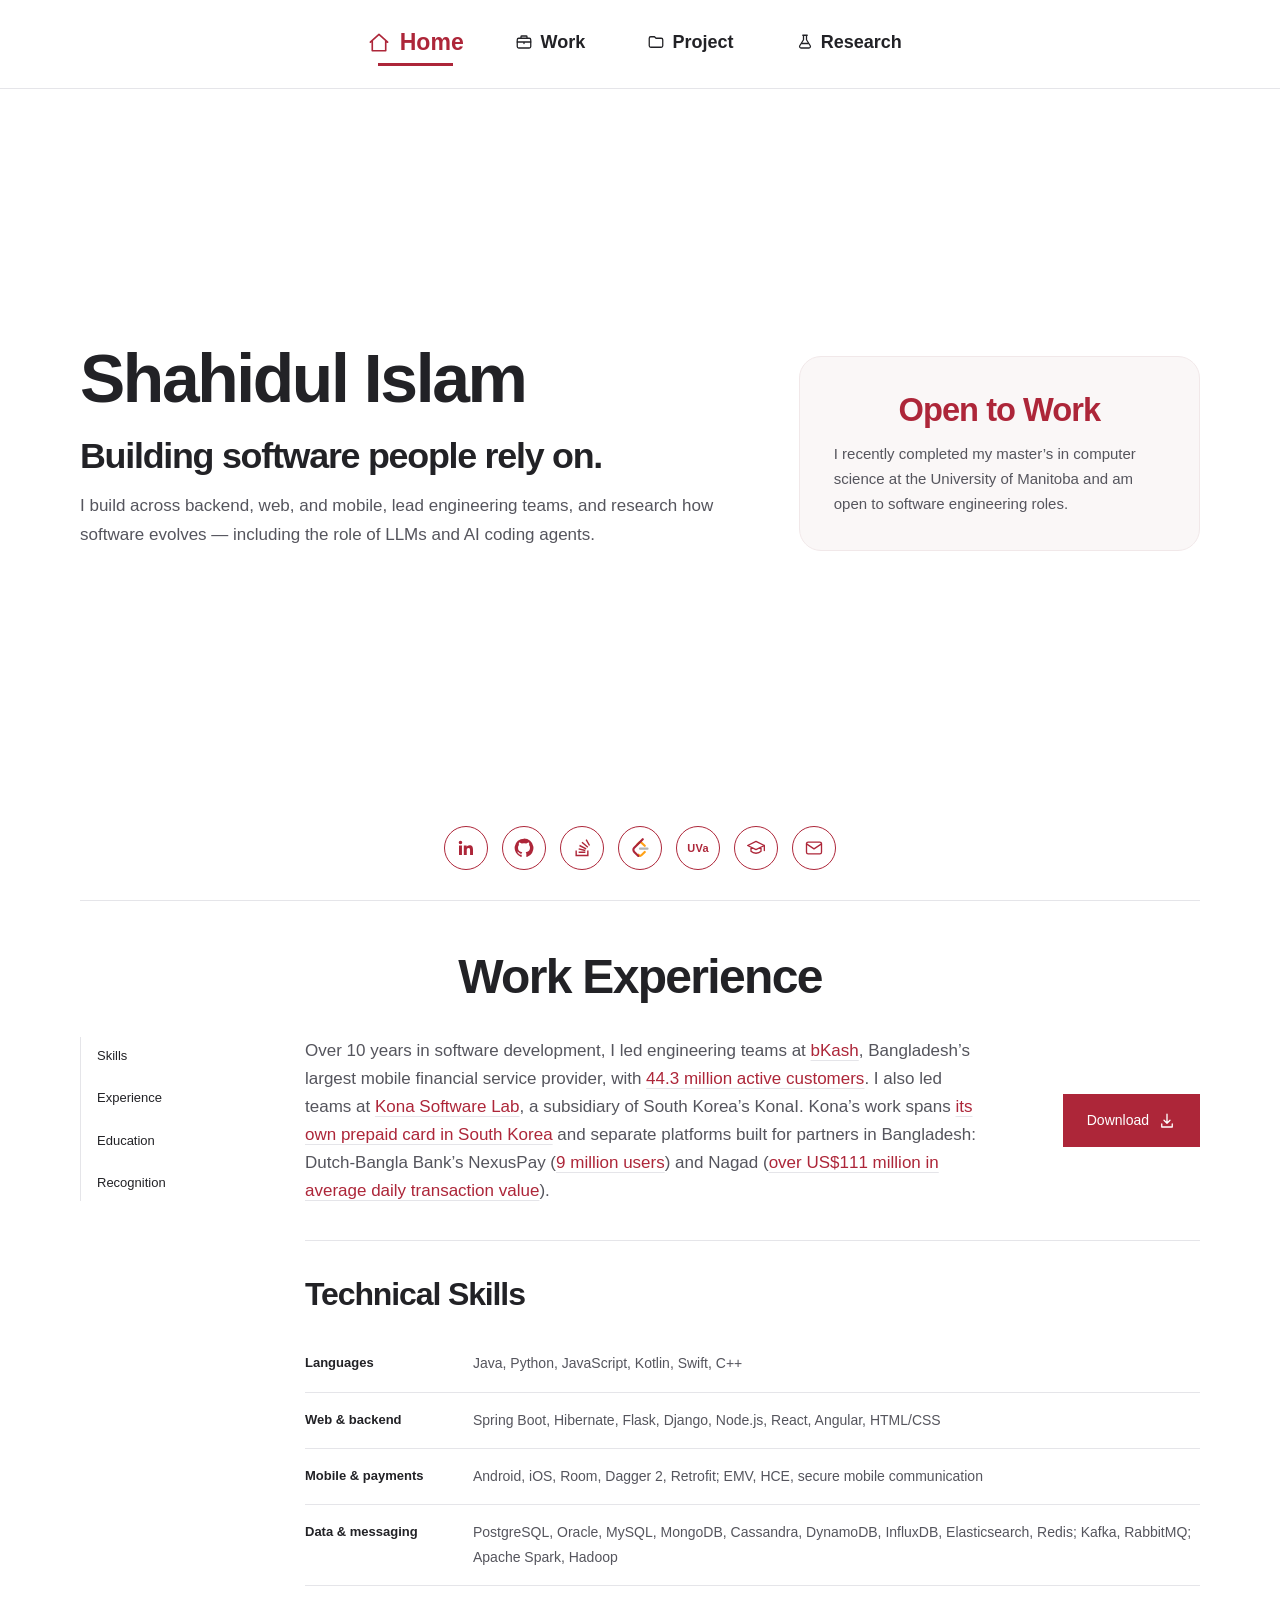
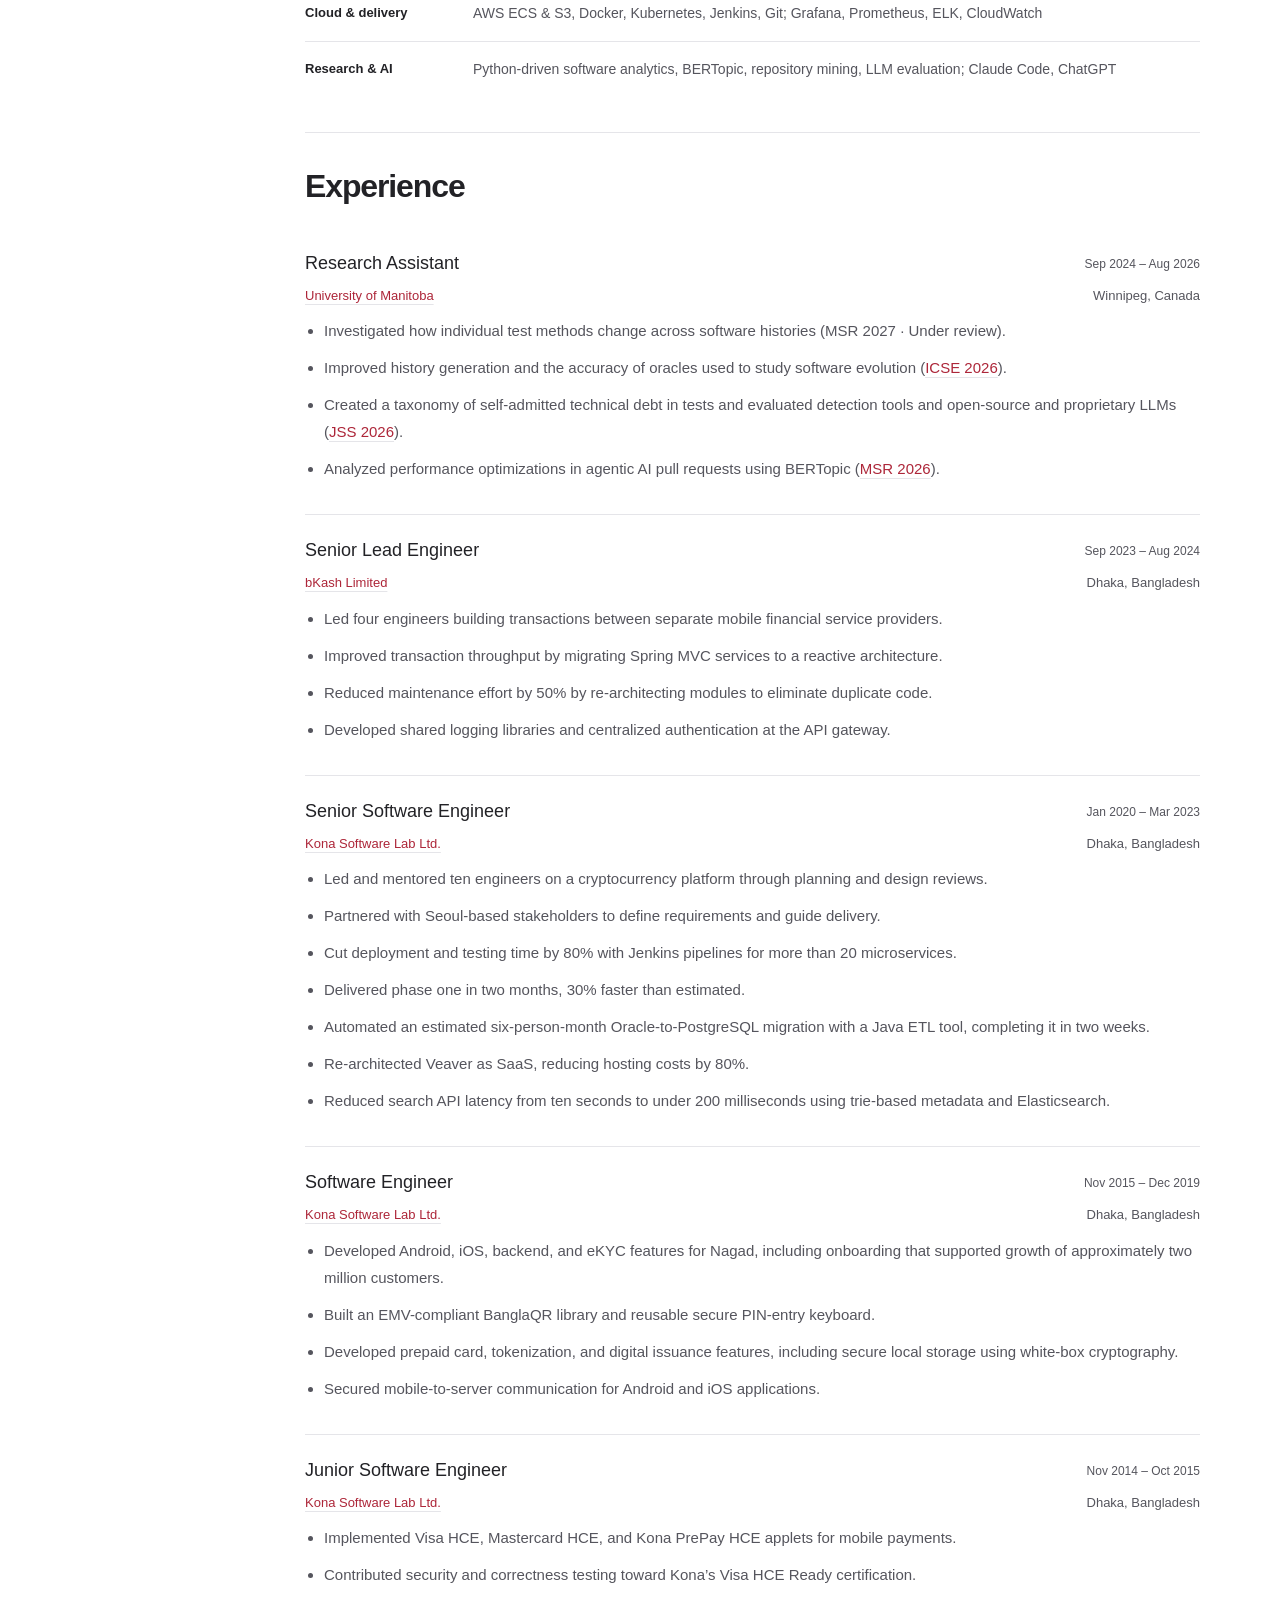
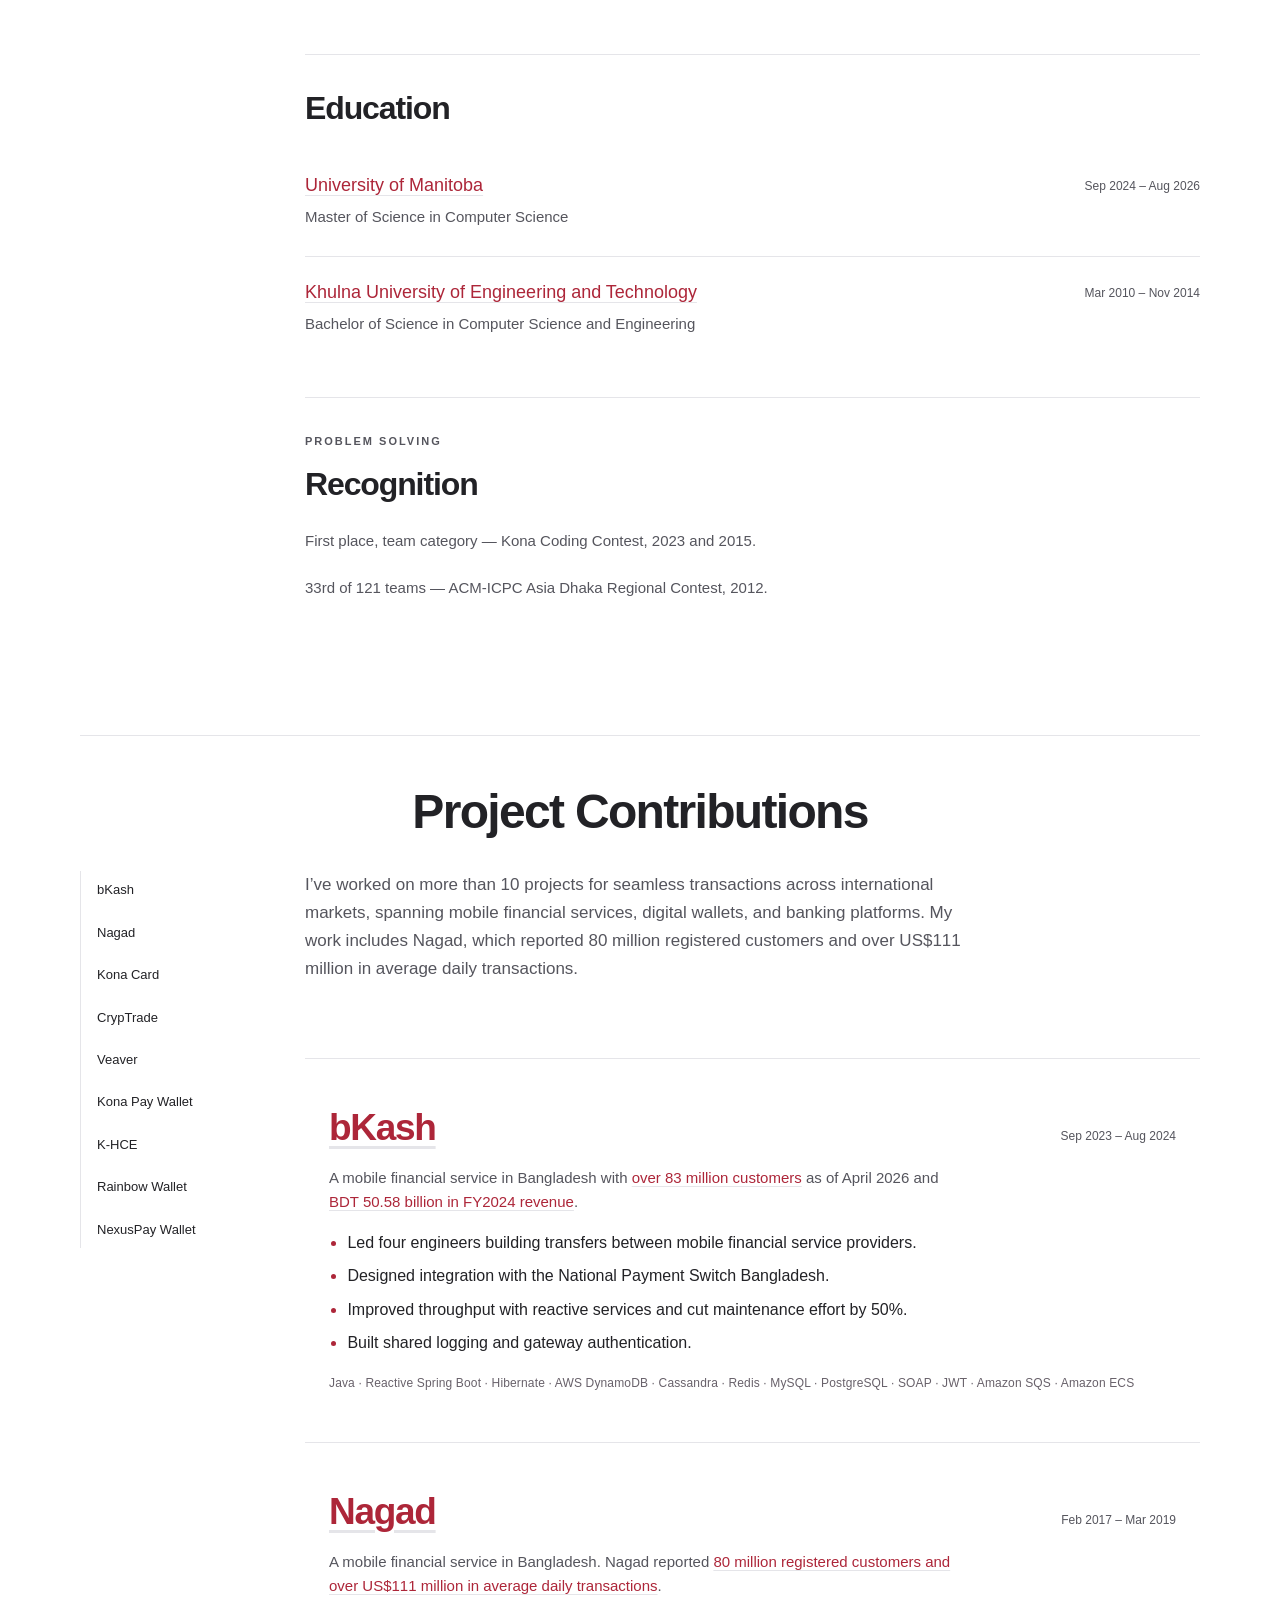
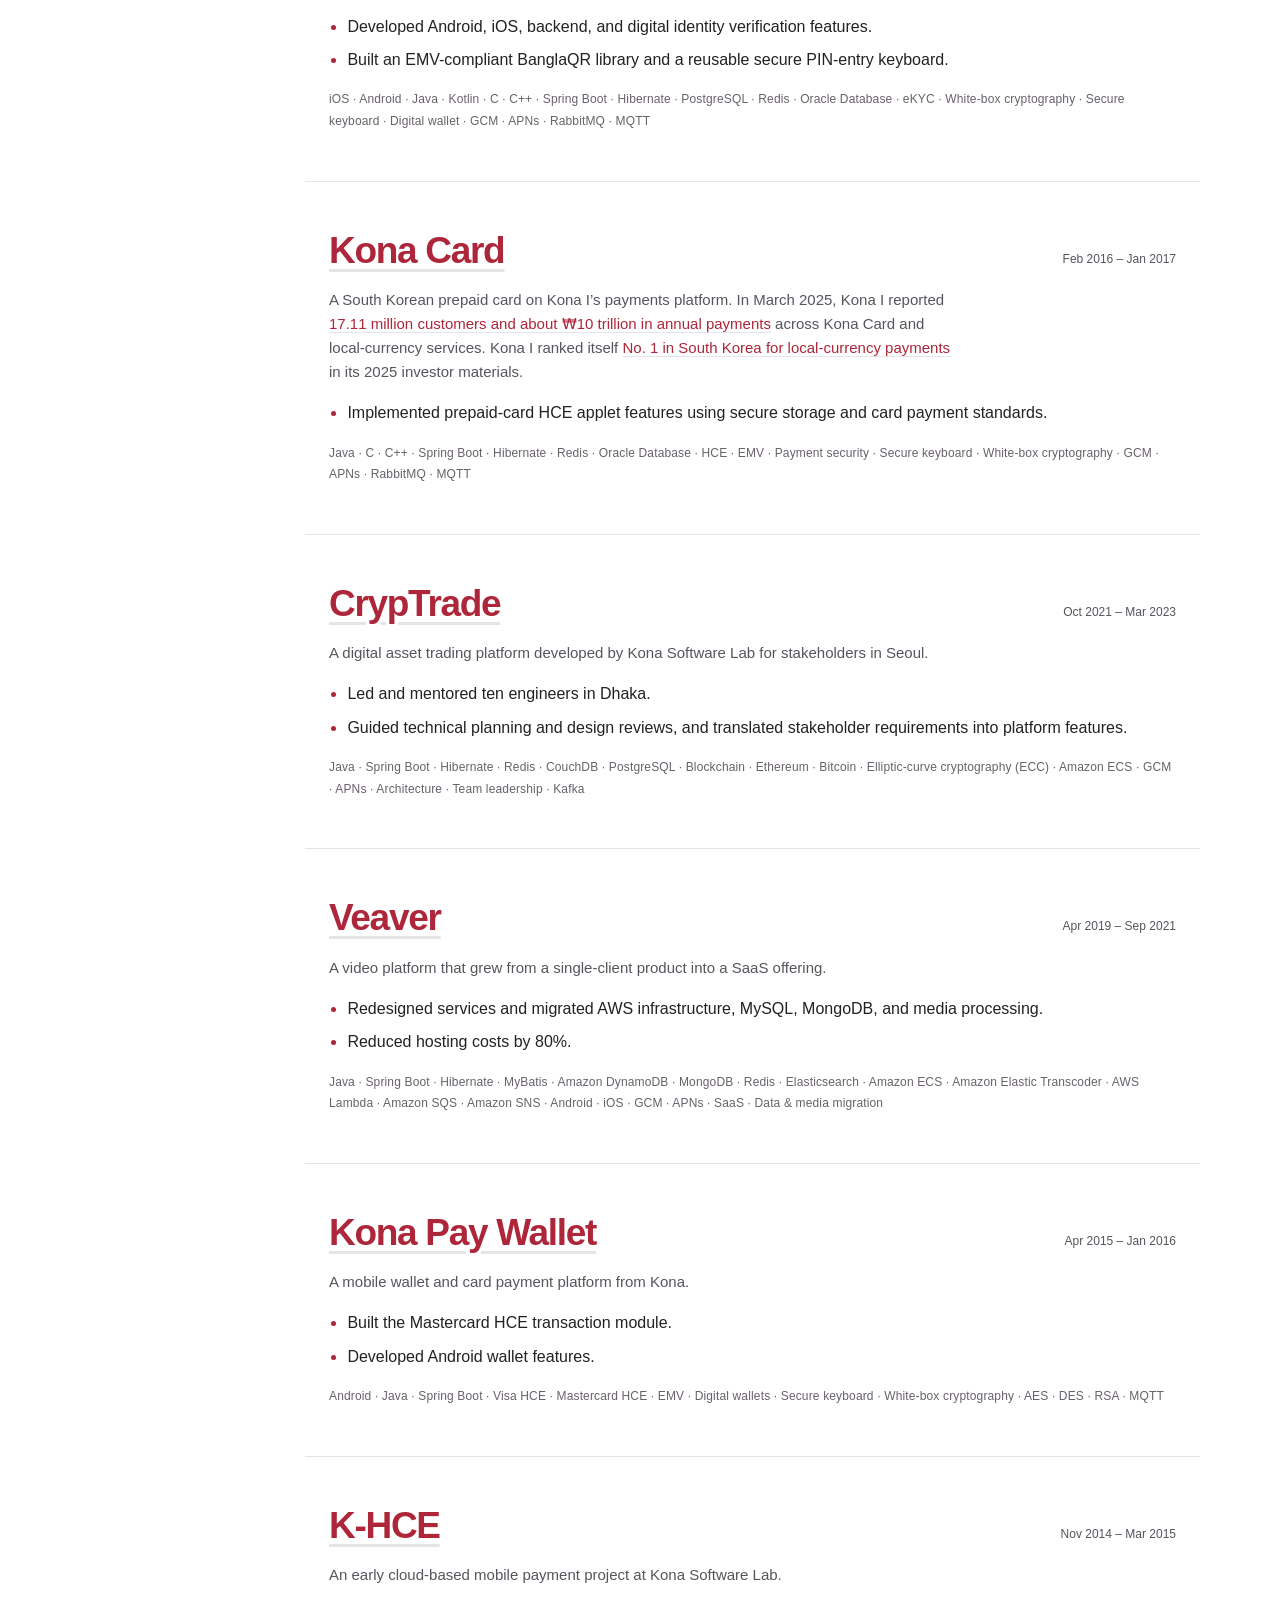
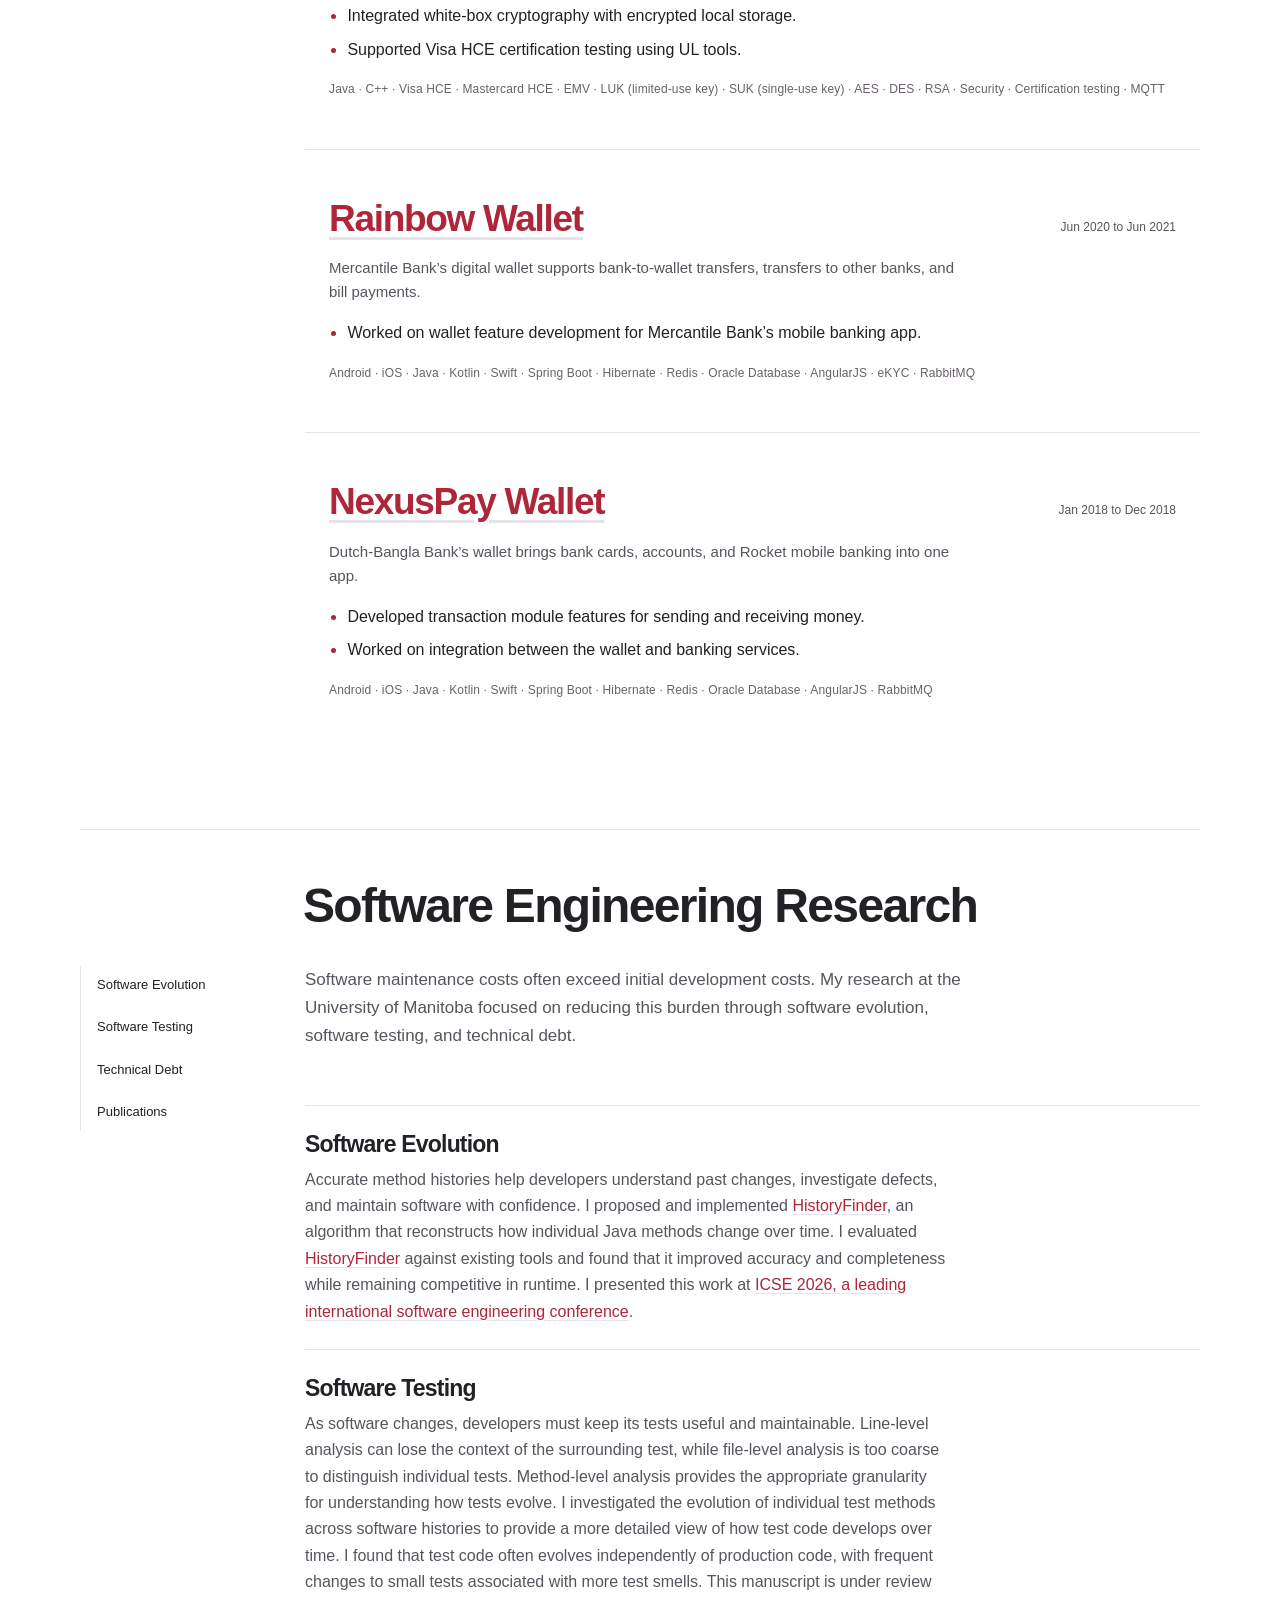
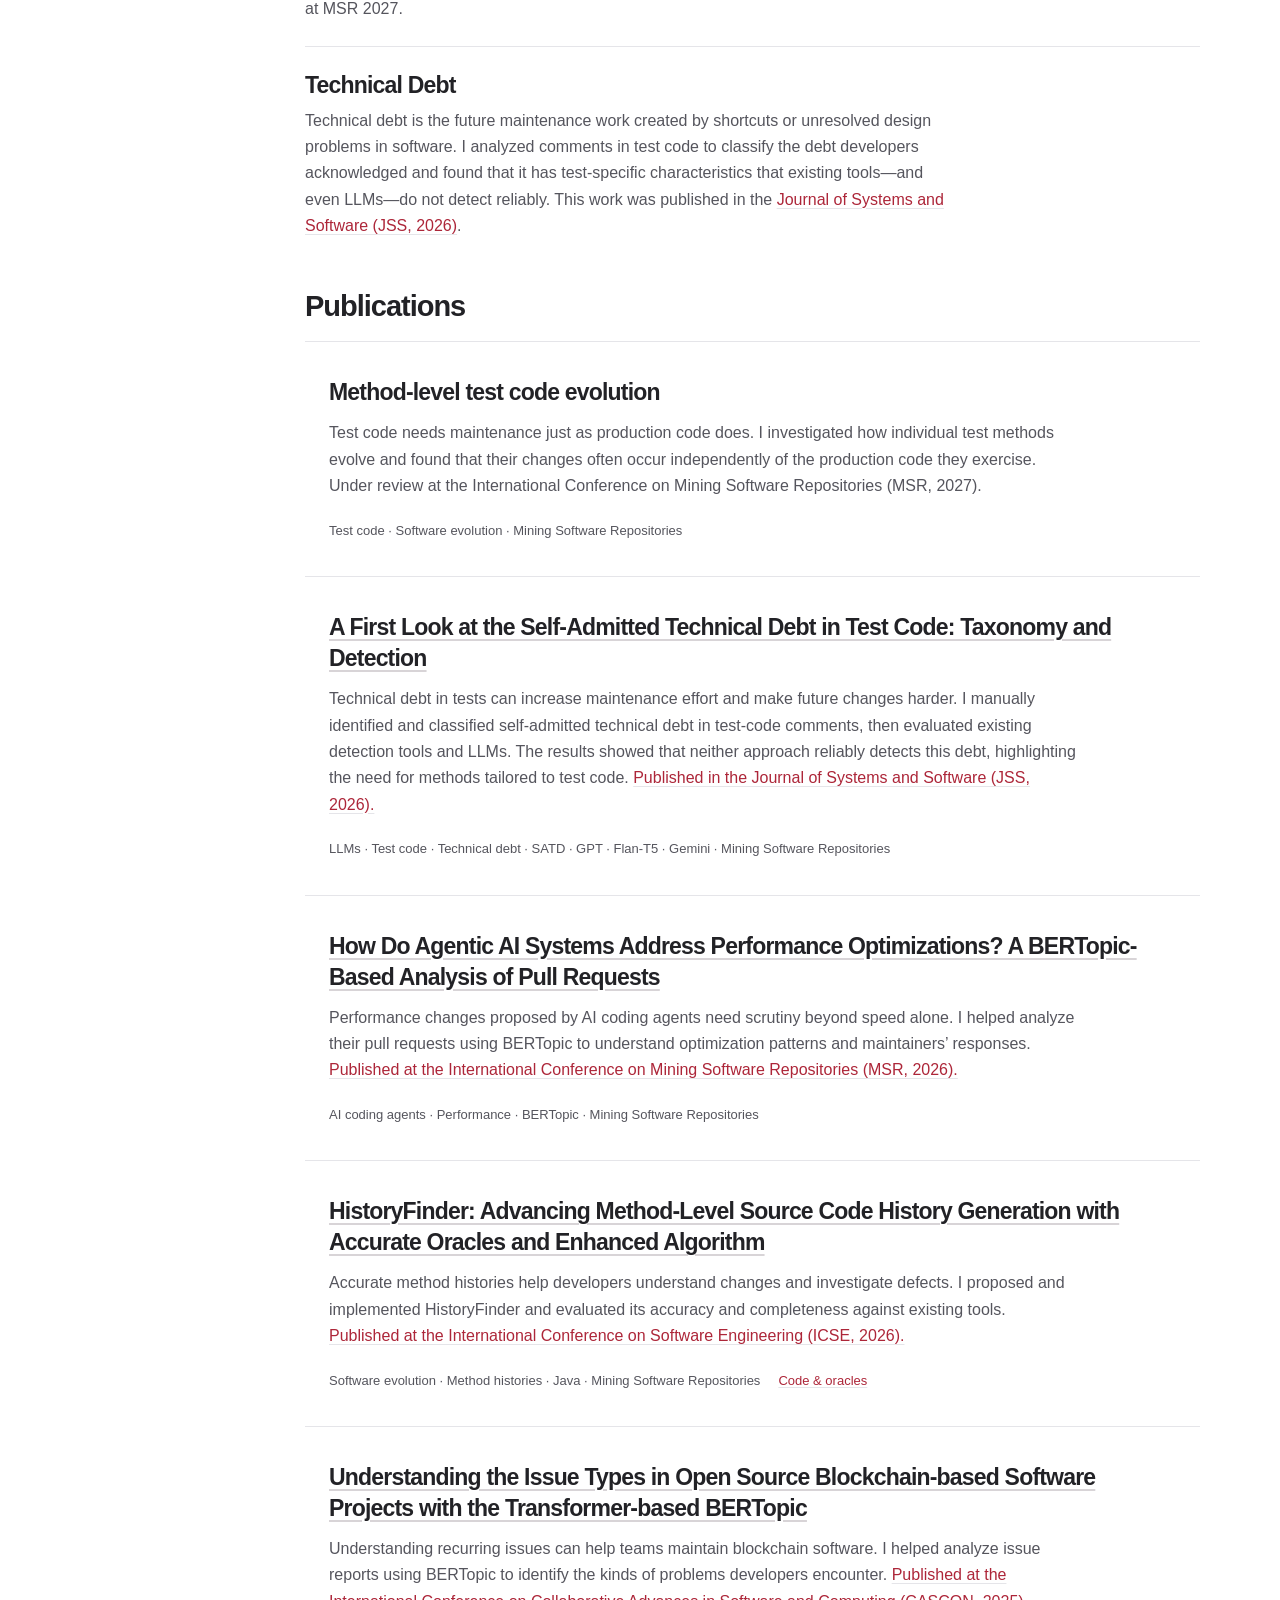
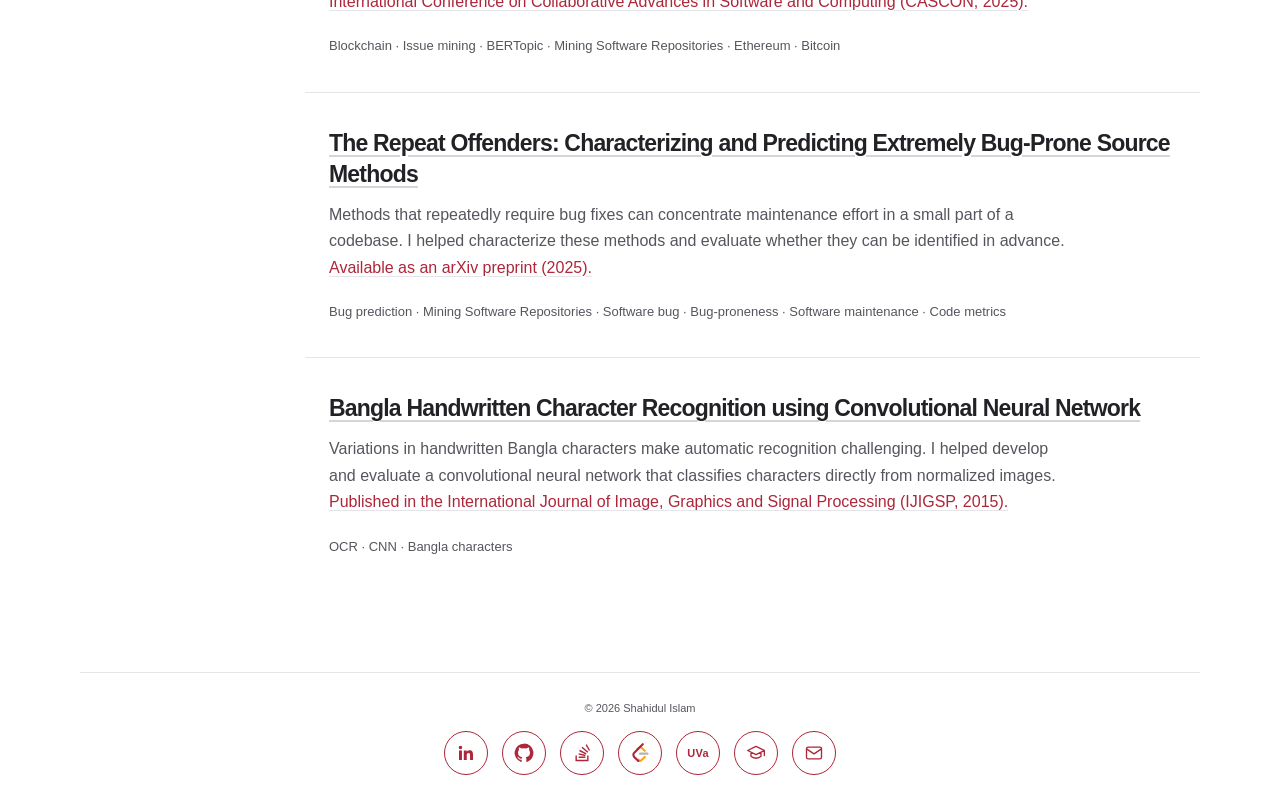
==== commit 5be53425: "Simplify project notes and update wallet dates" ====
--- a/index.html
+++ b/index.html
@@ -1 +1 @@
-<!doctype html><html lang="en"><head><meta charset="utf-8"><meta name="viewport" content="width=device-width,initial-scale=1"><meta name="description" content="Shahidul Islam — software engineer in Winnipeg. Backend, frontend, mobile, technical leadership, and software engineering research with LLMs."><meta name="theme-color" content="#f7f7f2"><title>Software engineer · Shahidul Islam</title><link rel="icon" href="assets/favicon.svg" type="image/svg+xml"><link rel="stylesheet" href="styles.css?v=centered-availability"><script src="script.js?v=mobile-sticky" defer></script></head><body class="continuous-page"><a class="skip" href="#main">Skip to content</a><header class="header"><div class="wrap header-inner"><nav aria-label="Main navigation"><a href="#home" aria-current="location"><span class="nav-label"><svg viewBox="0 0 24 24" fill="none" stroke="currentColor" stroke-width="1.7" stroke-linecap="round" stroke-linejoin="round" aria-hidden="true"><path d="m3 11 9-8 9 8M5 10v10h14V10"/></svg>Home</span></a><a href="#resume"><span class="nav-label"><svg viewBox="0 0 24 24" fill="none" stroke="currentColor" stroke-width="1.7" stroke-linecap="round" stroke-linejoin="round" aria-hidden="true" focusable="false"><rect x="3" y="7" width="18" height="13" rx="2"/><path d="M8 7V5a1 1 0 0 1 1-1h6a1 1 0 0 1 1 1v2M3 12h18m-9 0v2"/></svg>Work</span></a><a href="#projects"><span class="nav-label"><svg viewBox="0 0 24 24" fill="none" stroke="currentColor" stroke-width="1.7" stroke-linecap="round" stroke-linejoin="round" aria-hidden="true" focusable="false"><path d="M3 7a2 2 0 0 1 2-2h5l2 2h7a2 2 0 0 1 2 2v8a2 2 0 0 1-2 2H5a2 2 0 0 1-2-2Z"/></svg>Project</span></a><a href="#research"><span class="nav-label"><svg viewBox="0 0 24 24" fill="none" stroke="currentColor" stroke-width="1.7" stroke-linecap="round" stroke-linejoin="round" aria-hidden="true" focusable="false"><path d="M9 3h6m-5 0v6l-5 8a2 2 0 0 0 1.7 3h10.6a2 2 0 0 0 1.7-3l-5-8V3M7.5 14h9"/></svg>Research</span></a></nav></div></header><main id="main" class="wrap"><section id="home" class="page-section" data-descriptor="Software Engineer" aria-label="Software Engineer"><section class="home-intro"><div class="home-bio"><h1>Shahidul Islam</h1><p class="home-headline">Building software people rely on.</p><p class="intro">I build across backend, web, and mobile, lead engineering teams, and research how software evolves — including the role of LLMs and AI coding agents.</p></div><div class="home-career"><p class="home-availability">Open to Work</p><p class="home-context">I recently completed my master’s in computer science at the University of Manitoba and am open to software engineering roles.</p></div></section><nav class="social-links home-social" aria-label="Social profiles"><a href="https://linkedin.com/in/shahidul2k9" aria-label="LinkedIn profile" title="LinkedIn"><svg viewBox="0 0 24 24" aria-hidden="true" focusable="false"><path fill="currentColor" d="M5.37 7.5a2.12 2.12 0 1 0 0-4.24 2.12 2.12 0 0 0 0 4.24ZM3.6 9h3.54v11.4H3.6V9Zm5.76 0h3.39v1.56h.05c.47-.89 1.63-1.83 3.35-1.83 3.58 0 4.25 2.36 4.25 5.43v6.24h-3.54v-5.53c0-1.32-.03-3.02-1.84-3.02-1.84 0-2.12 1.44-2.12 2.93v5.62H9.36V9Z"/></svg></a><a href="https://github.com/shahidul2k9" aria-label="GitHub profile" title="GitHub"><svg viewBox="0 0 24 24" aria-hidden="true" focusable="false"><path fill="currentColor" d="M12 .75a11.25 11.25 0 0 0-3.558 21.923c.563.104.769-.244.769-.542 0-.267-.01-1.154-.016-2.093-3.13.68-3.79-1.327-3.79-1.327-.512-1.3-1.25-1.646-1.25-1.646-1.022-.7.077-.686.077-.686 1.13.08 1.725 1.16 1.725 1.16 1.005 1.722 2.637 1.225 3.28.937.102-.729.393-1.226.715-1.508-2.499-.284-5.126-1.25-5.126-5.565 0-1.23.44-2.234 1.16-3.022-.117-.284-.503-1.43.11-2.98 0 0 .945-.303 3.095 1.155a10.783 10.783 0 0 1 5.636 0c2.148-1.458 3.09-1.155 3.09-1.155.617 1.55.23 2.696.114 2.98.722.788 1.159 1.792 1.159 3.022 0 4.326-2.632 5.278-5.139 5.557.404.35.764 1.039.764 2.094 0 1.513-.014 2.733-.014 3.105 0 .301.203.651.774.54A11.25 11.25 0 0 0 12 .75Z"/></svg></a><a href="https://stackoverflow.com/users/shahidul" aria-label="Stack Overflow profile" title="Stack Overflow"><svg viewBox="0 0 24 24" fill="none" stroke="currentColor" stroke-width="1.7" aria-hidden="true" focusable="false"><path d="M5 15v6h14v-6M8 17h8M8 13l8 2M9 9l8 4M12 5l7 6M17 2l4 7"/></svg></a><a href="https://leetcode.com/u/shahidul/" aria-label="LeetCode profile" title="LeetCode"><svg viewBox="0 0 24 24" fill="none" stroke-width="2.6" stroke-linecap="round" stroke-linejoin="round" aria-hidden="true" focusable="false"><path stroke="#FFA116" d="m9 7.5 1.6-1.6a2.5 2.5 0 0 1 3.5 0l3.6 3.5M10 20l.5.5a2.5 2.5 0 0 0 3.5 0l3.7-3.7"/><path stroke="currentColor" d="M15.3 1.5 5.1 11.7a3.5 3.5 0 0 0 0 5L10 21.5"/><path stroke="#B3B3B3" d="M12 12.8h9"/></svg></a><a href="https://uhunt.onlinejudge.org/id/90197" aria-label="uHunt profile" title="uHunt"><span class="uva-mark" aria-hidden="true">UVa</span></a><a href="https://scholar.google.com/citations?user=U-7ma3EAAAAJ&amp;hl=en" aria-label="Google Scholar profile" title="Google Scholar"><svg viewBox="0 0 24 24" fill="none" stroke="currentColor" stroke-width="1.6" stroke-linecap="round" stroke-linejoin="round" aria-hidden="true" focusable="false"><path d="m2 9 10-5 10 5-10 5-10-5Zm4 2v5c3 3 9 3 12 0v-5m4-2v6"/></svg></a><a href="mailto:shahidul2k9@gmail.com" aria-label="Email me" title="Email me"><svg viewBox="0 0 24 24" fill="none" stroke="currentColor" stroke-width="1.6" stroke-linecap="round" stroke-linejoin="round" aria-hidden="true" focusable="false"><rect x="3" y="5" width="18" height="14" rx="2"/><path d="m3 7 9 6 9-6"/></svg></a></nav></section><section id="resume" class="page-section" data-descriptor="Engineering Experience" aria-label="Work Experience"><h2 class="page-section-title">Work Experience</h2><div class="resume-layout"><aside><nav aria-label="Resume sections"><a href="#skills">Skills</a><a href="#experience">Experience</a><a href="#education">Education</a><a href="#recognition">Recognition</a></nav></aside><div class="resume-content"><div class="resume-top"><div id="summary" class="resume-intro"><p>Over 10 years in software development, I led engineering teams at <a href="https://www.bkash.com/en/blog/apex-bkash-team-up-to-make-shopping-more-rewarding">bKash</a>, Bangladesh’s largest mobile financial service provider, with <a href="https://www.legacy.bracbank.com/financialstatement/earnings-disclosure-fy24-q1-25.pdf">44.3 million active customers</a>. I also led teams at <a href="https://www.konasl.com/about">Kona Software Lab</a>, a subsidiary of South Korea’s KonaI. Kona’s work spans <a href="https://www.konacard.co.kr/">its own prepaid card in South Korea</a> and separate platforms built for partners in Bangladesh: Dutch-Bangla Bank’s NexusPay (<a href="https://dutchbanglabank.com/SustainableFinance/sustainabilityreport.pdf">9 million users</a>) and Nagad (<a href="https://www.prnewswire.com/news-releases/nagad-ignites-sdgs-thru-digital-financial-inclusion-in-bangladesh-301876392.html">over US$111 million in average daily transaction value</a>).</p></div><a class="button" href="assets/Md-Shahidul-Islam-Backend-Resume.pdf" download aria-label="Download backend resume PDF">Download <svg viewBox="0 0 24 24" width="18" height="18" fill="none" stroke="currentColor" stroke-width="1.75" stroke-linecap="round" stroke-linejoin="round" aria-hidden="true" focusable="false"><path d="M12 3v12m-4-4 4 4 4-4M5 16v4h14v-4"/></svg></a></div><section id="skills"><h2>Technical Skills</h2><dl><div><dt>Languages</dt><dd>Java, Python, JavaScript, Kotlin, Swift, C++</dd></div><div><dt>Web & backend</dt><dd>Spring Boot, Hibernate, Flask, Django, Node.js, React, Angular, HTML/CSS</dd></div><div><dt>Mobile & payments</dt><dd>Android, iOS, Room, Dagger 2, Retrofit; EMV, HCE, secure mobile communication</dd></div><div><dt>Data & messaging</dt><dd>PostgreSQL, Oracle, MySQL, MongoDB, Cassandra, DynamoDB, InfluxDB, Elasticsearch, Redis; Kafka, RabbitMQ; Apache Spark, Hadoop</dd></div><div><dt>Cloud & delivery</dt><dd>AWS ECS & S3, Docker, Kubernetes, Jenkins, Git; Grafana, Prometheus, ELK, CloudWatch</dd></div><div><dt>Research & AI</dt><dd>Python-driven software analytics, BERTopic, repository mining, LLM evaluation; Claude Code, ChatGPT</dd></div></dl></section><section id="experience"><h2>Experience</h2><article class="job"><div class="job-heading"><h3>Research Assistant</h3><span>Sep 2024 – Aug 2026</span></div><div class="job-company"><span><a href="https://umanitoba.ca/">University of Manitoba</a></span><span>Winnipeg, Canada</span></div><ul><li>Investigated how individual test methods change across software histories (MSR 2027 · Under review).</li><li>Improved history generation and the accuracy of oracles used to study software evolution (<a href="https://dl.acm.org/doi/10.1145/3744916.3773238">ICSE 2026</a>).</li><li>Created a taxonomy of self-admitted technical debt in tests and evaluated detection tools and open-source and proprietary LLMs (<a href="https://www.sciencedirect.com/science/article/pii/S0164121226003535">JSS 2026</a>).</li><li>Analyzed performance optimizations in agentic AI pull requests using BERTopic (<a href="https://doi.org/10.1145/3793302.3793619">MSR 2026</a>).</li></ul></article><article class="job"><div class="job-heading"><h3>Senior Lead Engineer</h3><span>Sep 2023 – Aug 2024</span></div><div class="job-company"><span><a href="https://www.bkash.com/">bKash Limited</a></span><span>Dhaka, Bangladesh</span></div><ul><li>Led four engineers building transactions between separate mobile financial service providers.</li><li>Improved transaction throughput by migrating Spring MVC services to a reactive architecture.</li><li>Reduced maintenance effort by 50% by re-architecting modules to eliminate duplicate code.</li><li>Developed shared logging libraries and centralized authentication at the API gateway.</li></ul></article><article class="job"><div class="job-heading"><h3>Senior Software Engineer</h3><span>Jan 2020 – Mar 2023</span></div><div class="job-company"><span><a href="https://konasl.com/">Kona Software Lab Ltd.</a></span><span>Dhaka, Bangladesh</span></div><ul><li>Led and mentored ten engineers on a cryptocurrency platform through planning and design reviews.</li><li>Partnered with Seoul-based stakeholders to define requirements and guide delivery.</li><li>Cut deployment and testing time by 80% with Jenkins pipelines for more than 20 microservices.</li><li>Delivered phase one in two months, 30% faster than estimated.</li><li>Automated an estimated six-person-month Oracle-to-PostgreSQL migration with a Java ETL tool, completing it in two weeks.</li><li>Re-architected Veaver as SaaS, reducing hosting costs by 80%.</li><li>Reduced search API latency from ten seconds to under 200 milliseconds using trie-based metadata and Elasticsearch.</li></ul></article><article class="job"><div class="job-heading"><h3>Software Engineer</h3><span>Nov 2015 – Dec 2019</span></div><div class="job-company"><span><a href="https://konasl.com/">Kona Software Lab Ltd.</a></span><span>Dhaka, Bangladesh</span></div><ul><li>Developed Android, iOS, backend, and eKYC features for Nagad, including onboarding that supported growth of approximately two million customers.</li><li>Built an EMV-compliant BanglaQR library and reusable secure PIN-entry keyboard.</li><li>Developed prepaid card, tokenization, and digital issuance features, including secure local storage using white-box cryptography.</li><li>Secured mobile-to-server communication for Android and iOS applications.</li></ul></article><article class="job"><div class="job-heading"><h3>Junior Software Engineer</h3><span>Nov 2014 – Oct 2015</span></div><div class="job-company"><span><a href="https://konasl.com/">Kona Software Lab Ltd.</a></span><span>Dhaka, Bangladesh</span></div><ul><li>Implemented Visa HCE, Mastercard HCE, and Kona PrePay HCE applets for mobile payments.</li><li>Contributed security and correctness testing toward Kona’s Visa HCE Ready certification.</li></ul></article></section><section id="education"><h2>Education</h2><article class="job"><div class="job-heading"><h3><a href="https://umanitoba.ca/">University of Manitoba</a></h3><span>Sep 2024 – Aug 2026</span></div><p>Master of Science in Computer Science</p></article><article class="job"><div class="job-heading"><h3><a href="https://www.kuet.ac.bd/">Khulna University of Engineering and Technology</a></h3><span>Mar 2010 – Nov 2014</span></div><p>Bachelor of Science in Computer Science and Engineering</p></article></section><section id="recognition"><p class="eyebrow">Problem solving</p><h2>Recognition</h2><p>First place, team category — Kona Coding Contest, 2023 and 2015.</p><p>33rd of 121 teams — ACM-ICPC Asia Dhaka Regional Contest, 2012.</p></section></div></div></section><section id="projects" class="page-section" data-descriptor="Real-world Projects" aria-label="Project"><h2 class="page-section-title">Project Contributions</h2><div class="resume-layout section-layout"><aside><nav aria-label="Projects sections"><a href="#bkash">bKash</a><a href="#nagad">Nagad</a><a href="#kona-card">Kona Card</a><a href="#cryptrade">CrypTrade</a><a href="#veaver">Veaver</a><a href="#kona-pay">Kona Pay Wallet</a><a href="#k-hce">K-HCE</a><a href="#rainbow-wallet">Rainbow Wallet</a><a href="#nexuspay-wallet">NexusPay Wallet</a></nav></aside><div class="section-body"><section class="page-intro"><p>I’ve worked on more than 10 projects for seamless transactions across international markets, spanning mobile financial services, digital wallets, and banking platforms. My work includes Nagad, which reported <a href="https://www.prnewswire.com/apac/news-releases/nagad-leads-the-digital-payments-revolution-in-bangladesh-301905248.html">80 million registered customers and over US$111 million in average daily transactions</a>.</p></section><section aria-label="Professional projects"><article class="project-row" id="bkash"><div class="project-heading"><h3 class="project-name"><a href="https://www.bkash.com/">bKash</a></h3><p class="meta">Sep 2023 – Aug 2024</p></div><p class="project-description">A mobile financial service in Bangladesh with <a href="https://www.bkash.com/en/about">over 83 million customers</a> as of April 2026 and <a href="https://www.bracbank.com/financialstatement/earnings-disclosure-fy24-q1-25.pdf">BDT 50.58 billion in FY2024 revenue</a>.</p><ul class="project-contributions" aria-label="bKash contributions"><li>Led four engineers building transfers between mobile financial service providers.</li><li>Designed integration with the National Payment Switch Bangladesh.</li><li>Improved throughput with reactive services and cut maintenance effort by 50%.</li><li>Built shared logging and gateway authentication.</li></ul><p class="tags">Java · Reactive Spring Boot · Hibernate · AWS DynamoDB · Cassandra · Redis · MySQL · PostgreSQL · SOAP · JWT · Amazon SQS · Amazon ECS</p></article><article class="project-row" id="nagad"><div class="project-heading"><h3 class="project-name"><a href="https://nagad.com.bd/bn">Nagad</a></h3><p class="meta">Feb 2017 – Mar 2019</p></div><p class="project-description">A mobile financial service in Bangladesh. Nagad reported <a href="https://www.prnewswire.com/apac/news-releases/nagad-leads-the-digital-payments-revolution-in-bangladesh-301905248.html">80 million registered customers and over US$111 million in average daily transactions</a>.</p><ul class="project-contributions" aria-label="Nagad contributions"><li>Developed Android, iOS, backend, and digital identity verification features.</li><li>Built an EMV-compliant BanglaQR library and a reusable secure PIN-entry keyboard.</li></ul><p class="tags">iOS · Android · Java · Kotlin · C · C++ · Spring Boot · Hibernate · PostgreSQL · Redis · Oracle Database · eKYC · White-box cryptography · Secure keyboard · Digital wallet · GCM · APNs · RabbitMQ · MQTT</p></article><article class="project-row" id="kona-card"><div class="project-heading"><h3 class="project-name"><a href="https://www.konacard.co.kr/">Kona Card</a></h3><p class="meta">Feb 2016 – Jan 2017</p></div><p class="project-description">A South Korean prepaid card on Kona I’s payments platform. In March 2025, Kona I reported <a href="https://kind.krx.co.kr/external/2025/05/14/000276/20250514000589/11013.htm">17.11 million customers and about ₩10 trillion in annual payments</a> across Kona Card and local-currency services. Kona I ranked itself <a href="https://konai.com/uploads/IR_BOOK_20250210_123a2ae0de.pdf">No. 1 in South Korea for local-currency payments</a> in its 2025 investor materials.</p><ul class="project-contributions" aria-label="Kona Card contributions"><li>Implemented prepaid-card HCE applet features using secure storage and card payment standards.</li></ul><p class="tags">Java · C · C++ · Spring Boot · Hibernate · Redis · Oracle Database · HCE · EMV · Payment security · Secure keyboard · White-box cryptography · GCM · APNs · RabbitMQ · MQTT</p></article><article class="project-row" id="cryptrade"><div class="project-heading"><h3 class="project-name"><a href="https://konasl.com/" aria-label="CrypTrade — Company website">CrypTrade</a></h3><p class="meta">Oct 2021 – Mar 2023</p></div><p class="project-description">A digital asset trading platform developed by Kona Software Lab for stakeholders in Seoul.</p><ul class="project-contributions" aria-label="CrypTrade contributions"><li>Led and mentored ten engineers in Dhaka.</li><li>Guided technical planning and design reviews, and translated stakeholder requirements into platform features.</li></ul><p class="tags">Java · Spring Boot · Hibernate · Redis · CouchDB · PostgreSQL · Blockchain · Ethereum · Bitcoin · Elliptic-curve cryptography (ECC) · Amazon ECS · GCM · APNs · Architecture · Team leadership · Kafka</p></article><article class="project-row" id="veaver"><div class="project-heading"><h3 class="project-name"><a href="https://konasl.com/" aria-label="Veaver — Company website">Veaver</a></h3><p class="meta">Apr 2019 – Sep 2021</p></div><p class="project-description">A video platform that grew from a single-client product into a SaaS offering.</p><ul class="project-contributions" aria-label="Veaver contributions"><li>Redesigned services and migrated AWS infrastructure, MySQL, MongoDB, and media processing.</li><li>Reduced hosting costs by 80%.</li></ul><p class="tags">Java · Spring Boot · Hibernate · MyBatis · Amazon DynamoDB · MongoDB · Redis · Elasticsearch · Amazon ECS · Amazon Elastic Transcoder · AWS Lambda · Amazon SQS · Amazon SNS · Android · iOS · GCM · APNs · SaaS · Data &amp; media migration</p></article><article class="project-row" id="kona-pay"><div class="project-heading"><h3 class="project-name"><a href="https://konai.com/product/payment" aria-label="Kona Pay Wallet — Company payment platform">Kona Pay Wallet</a></h3><p class="meta">Apr 2015 – Jan 2016</p></div><p class="project-description">A mobile wallet and card payment platform from Kona.</p><ul class="project-contributions" aria-label="Kona Pay Wallet contributions"><li>Built the Mastercard HCE transaction module.</li><li>Developed Android wallet features.</li></ul><p class="tags">Android · Java · Spring Boot · Visa HCE · Mastercard HCE · EMV · Digital wallets · Secure keyboard · White-box cryptography · AES · DES · RSA · MQTT</p></article><article class="project-row" id="k-hce"><div class="project-heading"><h3 class="project-name"><a href="https://konasl.com/" aria-label="K-HCE — Company website">K-HCE</a></h3><p class="meta">Nov 2014 – Mar 2015</p></div><p class="project-description">An early cloud-based mobile payment project at Kona Software Lab.</p><ul class="project-contributions" aria-label="K-HCE contributions"><li>Integrated white-box cryptography with encrypted local storage.</li><li>Supported Visa HCE certification testing using UL tools.</li></ul><p class="tags">Java · C++ · Visa HCE · Mastercard HCE · EMV · LUK (limited-use key) · SUK (single-use key) · AES · DES · RSA · Security · Certification testing · MQTT</p></article><article class="project-row" id="rainbow-wallet"><div class="project-heading"><h3 class="project-name"><a href="https://www.mblbd.com/digital-banking-faq-en">Rainbow Wallet</a></h3><p class="meta">Estimated development start: Jun 2020 · <a href="https://www.mblbd.com/aboutus/milestones">Launched June 2, 2021</a></p></div><p class="project-description">Mercantile Bank’s digital wallet supports bank-to-wallet transfers, transfers to other banks, and bill payments.</p><ul class="project-contributions" aria-label="Rainbow Wallet contributions"><li>Worked on wallet feature development for Mercantile Bank’s mobile banking app.</li></ul><p class="tags">Android · iOS · Java · Kotlin · Swift · Spring Boot · Hibernate · Redis · Oracle Database · AngularJS · eKYC · RabbitMQ</p></article><article class="project-row" id="nexuspay-wallet"><div class="project-heading"><h3 class="project-name"><a href="https://www.dutchbanglabank.com/nexuspay/nexusPay-home.html">NexusPay Wallet</a></h3><p class="meta">Estimated development start: Oct 2016 · <a href="https://www.scribd.com/document/420636321/Annual-Report-2018">Launched October 22, 2017</a></p></div><p class="project-description">Dutch-Bangla Bank’s wallet brings bank cards, accounts, and Rocket mobile banking into one app.</p><ul class="project-contributions" aria-label="NexusPay Wallet contributions"><li>Developed transaction module features for sending and receiving money.</li><li>Worked on integration between the wallet and banking services.</li></ul><p class="tags">Android · iOS · Java · Kotlin · Swift · Spring Boot · Hibernate · Redis · Oracle Database · AngularJS · RabbitMQ</p></article></section><p class="note">Professional work completed with the respective teams. Source code is proprietary.</p></div></div></section><section id="research" class="page-section" data-descriptor="Software Engineering Research" aria-label="Research"><h2 class="page-section-title">Software Engineering Research</h2><div class="resume-layout section-layout"><aside><nav aria-label="Research sections"><a href="#software-evolution">Software Evolution</a><a href="#software-testing">Software Testing</a><a href="#technical-debt">Technical Debt</a><a href="#publications">Publications</a></nav></aside><div class="section-body"><div class="page-intro research-intro"><p>Software maintenance costs often exceed initial development costs. My research at the University of Manitoba focused on reducing this burden through software evolution, software testing, and technical debt.</p></div><section class="research-topic" id="software-evolution"><h3>Software Evolution</h3><p>Accurate method histories help developers understand past changes, investigate defects, and maintain software with confidence. I proposed and implemented <a href="https://dl.acm.org/doi/10.1145/3744916.3773238">HistoryFinder</a>, an algorithm that reconstructs how individual Java methods change over time. I evaluated <a href="https://dl.acm.org/doi/10.1145/3744916.3773238">HistoryFinder</a> against existing tools and found that it improved accuracy and completeness while remaining competitive in runtime. I presented this work at <a href="https://conf.researchr.org/details/icse-2026/icse-2026-research-track/196/HistoryFinder-Advancing-Method-Level-Source-Code-History-Generation-with-Accurate-Or">ICSE 2026, a leading international software engineering conference</a>.</p></section><section class="research-topic" id="software-testing"><h3>Software Testing</h3><p>As software changes, developers must keep its tests useful and maintainable. Line-level analysis can lose the context of the surrounding test, while file-level analysis is too coarse to distinguish individual tests. Method-level analysis provides the appropriate granularity for understanding how tests evolve. I investigated the evolution of individual test methods across software histories to provide a more detailed view of how test code develops over time. I found that test code often evolves independently of production code, with frequent changes to small tests associated with more test smells. This manuscript is under review at MSR 2027.</p></section><section class="research-topic" id="technical-debt"><h3>Technical Debt</h3><p>Technical debt is the future maintenance work created by shortcuts or unresolved design problems in software. I analyzed comments in test code to classify the debt developers acknowledged and found that it has test-specific characteristics that existing tools—and even LLMs—do not detect reliably. This work was published in the <a href="https://www.sciencedirect.com/science/article/pii/S0164121226003535">Journal of Systems and Software (JSS, 2026)</a>.</p></section><section id="publications" class="publication-list" aria-label="Research publications"><h2 class="publication-list-title">Publications</h2><article><h3>Method-level test code evolution</h3><p>Test code needs maintenance just as production code does. I investigated how individual test methods evolve and found that their changes often occur independently of the production code they exercise. Under review at the International Conference on Mining Software Repositories (MSR, 2027).</p><p class="publication-meta"><span>Test code · Software evolution · Mining Software Repositories</span></p></article><article><h3><a href="https://www.sciencedirect.com/science/article/pii/S0164121226003535">A First Look at the Self-Admitted Technical Debt in Test Code: Taxonomy and Detection</a></h3><p>Technical debt in tests can increase maintenance effort and make future changes harder. I manually identified and classified self-admitted technical debt in test-code comments, then evaluated existing detection tools and LLMs. The results showed that neither approach reliably detects this debt, highlighting the need for methods tailored to test code. <a class="publication-venue-link" href="https://www.sciencedirect.com/journal/journal-of-systems-and-software">Published in the Journal of Systems and Software (JSS, 2026).</a></p><p class="publication-meta"><span>LLMs · Test code · Technical debt · SATD · GPT · Flan-T5 · Gemini · Mining Software Repositories</span></p></article><article><h3><a href="https://dl.acm.org/doi/10.1145/3793302.3793619">How Do Agentic AI Systems Address Performance Optimizations? A BERTopic-Based Analysis of Pull Requests</a></h3><p>Performance changes proposed by AI coding agents need scrutiny beyond speed alone. I helped analyze their pull requests using BERTopic to understand optimization patterns and maintainers’ responses. <a class="publication-venue-link" href="https://2026.msrconf.org/details/msr-2026-mining-challenge/59/How-Do-Agentic-AI-Systems-Address-Performance-Optimizations-A-BERTopic-Based-Analysi">Published at the International Conference on Mining Software Repositories (MSR, 2026).</a></p><p class="publication-meta"><span>AI coding agents · Performance · BERTopic · Mining Software Repositories</span></p></article><article><h3><a href="https://dl.acm.org/doi/10.1145/3744916.3773238">HistoryFinder: Advancing Method-Level Source Code History Generation with Accurate Oracles and Enhanced Algorithm</a></h3><p>Accurate method histories help developers understand changes and investigate defects. I proposed and implemented HistoryFinder and evaluated its accuracy and completeness against existing tools. <a class="publication-venue-link" href="https://conf.researchr.org/home/icse-2026">Published at the International Conference on Software Engineering (ICSE, 2026).</a></p><p class="publication-meta"><span>Software evolution · Method histories · Java · Mining Software Repositories</span><a href="https://github.com/SQMLab/HistoryFinder">Code &amp; oracles</a></p></article><article><h3><a href="https://doi.org/10.1109/CASCON66301.2025.00075">Understanding the Issue Types in Open Source Blockchain-based Software Projects with the Transformer-based BERTopic</a></h3><p>Understanding recurring issues can help teams maintain blockchain software. I helped analyze issue reports using BERTopic to identify the kinds of problems developers encounter. <a class="publication-venue-link" href="https://conf.researchr.org/home/cascon-2025">Published at the International Conference on Collaborative Advances in Software and Computing (CASCON, 2025).</a></p><p class="publication-meta"><span>Blockchain · Issue mining · BERTopic · Mining Software Repositories · Ethereum · Bitcoin</span></p></article><article><h3><a href="https://arxiv.org/abs/2511.22726">The Repeat Offenders: Characterizing and Predicting Extremely Bug-Prone Source Methods</a></h3><p>Methods that repeatedly require bug fixes can concentrate maintenance effort in a small part of a codebase. I helped characterize these methods and evaluate whether they can be identified in advance. <a class="publication-venue-link" href="https://arxiv.org/">Available as an arXiv preprint (2025).</a></p><p class="publication-meta"><span>Bug prediction · Mining Software Repositories · Software bug · Bug-proneness · Software maintenance · Code metrics</span></p></article><article><h3><a href="https://www.mecs-press.org/ijigsp/ijigsp-v7-n8/v7n8-5.html">Bangla Handwritten Character Recognition using Convolutional Neural Network</a></h3><p>Variations in handwritten Bangla characters make automatic recognition challenging. I helped develop and evaluate a convolutional neural network that classifies characters directly from normalized images. <a class="publication-venue-link" href="https://www.mecs-press.org/ijigsp/">Published in the International Journal of Image, Graphics and Signal Processing (IJIGSP, 2015).</a></p><p class="publication-meta"><span>OCR · CNN · Bangla characters</span></p></article></section></div></div></section></main><footer id="contact" class="wrap portfolio-footer"><span>© 2026 Shahidul Islam</span><nav class="social-links footer-social" aria-label="Social profiles"><a href="https://linkedin.com/in/shahidul2k9" aria-label="LinkedIn profile" title="LinkedIn"><svg viewBox="0 0 24 24" aria-hidden="true" focusable="false"><path fill="currentColor" d="M5.37 7.5a2.12 2.12 0 1 0 0-4.24 2.12 2.12 0 0 0 0 4.24ZM3.6 9h3.54v11.4H3.6V9Zm5.76 0h3.39v1.56h.05c.47-.89 1.63-1.83 3.35-1.83 3.58 0 4.25 2.36 4.25 5.43v6.24h-3.54v-5.53c0-1.32-.03-3.02-1.84-3.02-1.84 0-2.12 1.44-2.12 2.93v5.62H9.36V9Z"/></svg></a><a href="https://github.com/shahidul2k9" aria-label="GitHub profile" title="GitHub"><svg viewBox="0 0 24 24" aria-hidden="true" focusable="false"><path fill="currentColor" d="M12 .75a11.25 11.25 0 0 0-3.558 21.923c.563.104.769-.244.769-.542 0-.267-.01-1.154-.016-2.093-3.13.68-3.79-1.327-3.79-1.327-.512-1.3-1.25-1.646-1.25-1.646-1.022-.7.077-.686.077-.686 1.13.08 1.725 1.16 1.725 1.16 1.005 1.722 2.637 1.225 3.28.937.102-.729.393-1.226.715-1.508-2.499-.284-5.126-1.25-5.126-5.565 0-1.23.44-2.234 1.16-3.022-.117-.284-.503-1.43.11-2.98 0 0 .945-.303 3.095 1.155a10.783 10.783 0 0 1 5.636 0c2.148-1.458 3.09-1.155 3.09-1.155.617 1.55.23 2.696.114 2.98.722.788 1.159 1.792 1.159 3.022 0 4.326-2.632 5.278-5.139 5.557.404.35.764 1.039.764 2.094 0 1.513-.014 2.733-.014 3.105 0 .301.203.651.774.54A11.25 11.25 0 0 0 12 .75Z"/></svg></a><a href="https://stackoverflow.com/users/shahidul" aria-label="Stack Overflow profile" title="Stack Overflow"><svg viewBox="0 0 24 24" fill="none" stroke="currentColor" stroke-width="1.7" aria-hidden="true" focusable="false"><path d="M5 15v6h14v-6M8 17h8M8 13l8 2M9 9l8 4M12 5l7 6M17 2l4 7"/></svg></a><a href="https://leetcode.com/u/shahidul/" aria-label="LeetCode profile" title="LeetCode"><svg viewBox="0 0 24 24" fill="none" stroke-width="2.6" stroke-linecap="round" stroke-linejoin="round" aria-hidden="true" focusable="false"><path stroke="#FFA116" d="m9 7.5 1.6-1.6a2.5 2.5 0 0 1 3.5 0l3.6 3.5M10 20l.5.5a2.5 2.5 0 0 0 3.5 0l3.7-3.7"/><path stroke="currentColor" d="M15.3 1.5 5.1 11.7a3.5 3.5 0 0 0 0 5L10 21.5"/><path stroke="#B3B3B3" d="M12 12.8h9"/></svg></a><a href="https://uhunt.onlinejudge.org/id/90197" aria-label="uHunt profile" title="uHunt"><span class="uva-mark" aria-hidden="true">UVa</span></a><a href="https://scholar.google.com/citations?user=U-7ma3EAAAAJ&amp;hl=en" aria-label="Google Scholar profile" title="Google Scholar"><svg viewBox="0 0 24 24" fill="none" stroke="currentColor" stroke-width="1.6" stroke-linecap="round" stroke-linejoin="round" aria-hidden="true" focusable="false"><path d="m2 9 10-5 10 5-10 5-10-5Zm4 2v5c3 3 9 3 12 0v-5m4-2v6"/></svg></a><a href="mailto:shahidul2k9@gmail.com" aria-label="Email me" title="Email me"><svg viewBox="0 0 24 24" fill="none" stroke="currentColor" stroke-width="1.6" stroke-linecap="round" stroke-linejoin="round" aria-hidden="true" focusable="false"><rect x="3" y="5" width="18" height="14" rx="2"/><path d="m3 7 9 6 9-6"/></svg></a></nav></footer></body></html>+<!doctype html><html lang="en"><head><meta charset="utf-8"><meta name="viewport" content="width=device-width,initial-scale=1"><meta name="description" content="Shahidul Islam — software engineer in Winnipeg. Backend, frontend, mobile, technical leadership, and software engineering research with LLMs."><meta name="theme-color" content="#f7f7f2"><title>Software engineer · Shahidul Islam</title><link rel="icon" href="assets/favicon.svg" type="image/svg+xml"><link rel="stylesheet" href="styles.css?v=centered-availability"><script src="script.js?v=mobile-sticky" defer></script></head><body class="continuous-page"><a class="skip" href="#main">Skip to content</a><header class="header"><div class="wrap header-inner"><nav aria-label="Main navigation"><a href="#home" aria-current="location"><span class="nav-label"><svg viewBox="0 0 24 24" fill="none" stroke="currentColor" stroke-width="1.7" stroke-linecap="round" stroke-linejoin="round" aria-hidden="true"><path d="m3 11 9-8 9 8M5 10v10h14V10"/></svg>Home</span></a><a href="#resume"><span class="nav-label"><svg viewBox="0 0 24 24" fill="none" stroke="currentColor" stroke-width="1.7" stroke-linecap="round" stroke-linejoin="round" aria-hidden="true" focusable="false"><rect x="3" y="7" width="18" height="13" rx="2"/><path d="M8 7V5a1 1 0 0 1 1-1h6a1 1 0 0 1 1 1v2M3 12h18m-9 0v2"/></svg>Work</span></a><a href="#projects"><span class="nav-label"><svg viewBox="0 0 24 24" fill="none" stroke="currentColor" stroke-width="1.7" stroke-linecap="round" stroke-linejoin="round" aria-hidden="true" focusable="false"><path d="M3 7a2 2 0 0 1 2-2h5l2 2h7a2 2 0 0 1 2 2v8a2 2 0 0 1-2 2H5a2 2 0 0 1-2-2Z"/></svg>Project</span></a><a href="#research"><span class="nav-label"><svg viewBox="0 0 24 24" fill="none" stroke="currentColor" stroke-width="1.7" stroke-linecap="round" stroke-linejoin="round" aria-hidden="true" focusable="false"><path d="M9 3h6m-5 0v6l-5 8a2 2 0 0 0 1.7 3h10.6a2 2 0 0 0 1.7-3l-5-8V3M7.5 14h9"/></svg>Research</span></a></nav></div></header><main id="main" class="wrap"><section id="home" class="page-section" data-descriptor="Software Engineer" aria-label="Software Engineer"><section class="home-intro"><div class="home-bio"><h1>Shahidul Islam</h1><p class="home-headline">Building software people rely on.</p><p class="intro">I build across backend, web, and mobile, lead engineering teams, and research how software evolves — including the role of LLMs and AI coding agents.</p></div><div class="home-career"><p class="home-availability">Open to Work</p><p class="home-context">I recently completed my master’s in computer science at the University of Manitoba and am open to software engineering roles.</p></div></section><nav class="social-links home-social" aria-label="Social profiles"><a href="https://linkedin.com/in/shahidul2k9" aria-label="LinkedIn profile" title="LinkedIn"><svg viewBox="0 0 24 24" aria-hidden="true" focusable="false"><path fill="currentColor" d="M5.37 7.5a2.12 2.12 0 1 0 0-4.24 2.12 2.12 0 0 0 0 4.24ZM3.6 9h3.54v11.4H3.6V9Zm5.76 0h3.39v1.56h.05c.47-.89 1.63-1.83 3.35-1.83 3.58 0 4.25 2.36 4.25 5.43v6.24h-3.54v-5.53c0-1.32-.03-3.02-1.84-3.02-1.84 0-2.12 1.44-2.12 2.93v5.62H9.36V9Z"/></svg></a><a href="https://github.com/shahidul2k9" aria-label="GitHub profile" title="GitHub"><svg viewBox="0 0 24 24" aria-hidden="true" focusable="false"><path fill="currentColor" d="M12 .75a11.25 11.25 0 0 0-3.558 21.923c.563.104.769-.244.769-.542 0-.267-.01-1.154-.016-2.093-3.13.68-3.79-1.327-3.79-1.327-.512-1.3-1.25-1.646-1.25-1.646-1.022-.7.077-.686.077-.686 1.13.08 1.725 1.16 1.725 1.16 1.005 1.722 2.637 1.225 3.28.937.102-.729.393-1.226.715-1.508-2.499-.284-5.126-1.25-5.126-5.565 0-1.23.44-2.234 1.16-3.022-.117-.284-.503-1.43.11-2.98 0 0 .945-.303 3.095 1.155a10.783 10.783 0 0 1 5.636 0c2.148-1.458 3.09-1.155 3.09-1.155.617 1.55.23 2.696.114 2.98.722.788 1.159 1.792 1.159 3.022 0 4.326-2.632 5.278-5.139 5.557.404.35.764 1.039.764 2.094 0 1.513-.014 2.733-.014 3.105 0 .301.203.651.774.54A11.25 11.25 0 0 0 12 .75Z"/></svg></a><a href="https://stackoverflow.com/users/shahidul" aria-label="Stack Overflow profile" title="Stack Overflow"><svg viewBox="0 0 24 24" fill="none" stroke="currentColor" stroke-width="1.7" aria-hidden="true" focusable="false"><path d="M5 15v6h14v-6M8 17h8M8 13l8 2M9 9l8 4M12 5l7 6M17 2l4 7"/></svg></a><a href="https://leetcode.com/u/shahidul/" aria-label="LeetCode profile" title="LeetCode"><svg viewBox="0 0 24 24" fill="none" stroke-width="2.6" stroke-linecap="round" stroke-linejoin="round" aria-hidden="true" focusable="false"><path stroke="#FFA116" d="m9 7.5 1.6-1.6a2.5 2.5 0 0 1 3.5 0l3.6 3.5M10 20l.5.5a2.5 2.5 0 0 0 3.5 0l3.7-3.7"/><path stroke="currentColor" d="M15.3 1.5 5.1 11.7a3.5 3.5 0 0 0 0 5L10 21.5"/><path stroke="#B3B3B3" d="M12 12.8h9"/></svg></a><a href="https://uhunt.onlinejudge.org/id/90197" aria-label="uHunt profile" title="uHunt"><span class="uva-mark" aria-hidden="true">UVa</span></a><a href="https://scholar.google.com/citations?user=U-7ma3EAAAAJ&amp;hl=en" aria-label="Google Scholar profile" title="Google Scholar"><svg viewBox="0 0 24 24" fill="none" stroke="currentColor" stroke-width="1.6" stroke-linecap="round" stroke-linejoin="round" aria-hidden="true" focusable="false"><path d="m2 9 10-5 10 5-10 5-10-5Zm4 2v5c3 3 9 3 12 0v-5m4-2v6"/></svg></a><a href="mailto:shahidul2k9@gmail.com" aria-label="Email me" title="Email me"><svg viewBox="0 0 24 24" fill="none" stroke="currentColor" stroke-width="1.6" stroke-linecap="round" stroke-linejoin="round" aria-hidden="true" focusable="false"><rect x="3" y="5" width="18" height="14" rx="2"/><path d="m3 7 9 6 9-6"/></svg></a></nav></section><section id="resume" class="page-section" data-descriptor="Engineering Experience" aria-label="Work Experience"><h2 class="page-section-title">Work Experience</h2><div class="resume-layout"><aside><nav aria-label="Resume sections"><a href="#skills">Skills</a><a href="#experience">Experience</a><a href="#education">Education</a><a href="#recognition">Recognition</a></nav></aside><div class="resume-content"><div class="resume-top"><div id="summary" class="resume-intro"><p>Over 10 years in software development, I led engineering teams at <a href="https://www.bkash.com/en/blog/apex-bkash-team-up-to-make-shopping-more-rewarding">bKash</a>, Bangladesh’s largest mobile financial service provider, with <a href="https://www.legacy.bracbank.com/financialstatement/earnings-disclosure-fy24-q1-25.pdf">44.3 million active customers</a>. I also led teams at <a href="https://www.konasl.com/about">Kona Software Lab</a>, a subsidiary of South Korea’s KonaI. Kona’s work spans <a href="https://www.konacard.co.kr/">its own prepaid card in South Korea</a> and separate platforms built for partners in Bangladesh: Dutch-Bangla Bank’s NexusPay (<a href="https://dutchbanglabank.com/SustainableFinance/sustainabilityreport.pdf">9 million users</a>) and Nagad (<a href="https://www.prnewswire.com/news-releases/nagad-ignites-sdgs-thru-digital-financial-inclusion-in-bangladesh-301876392.html">over US$111 million in average daily transaction value</a>).</p></div><a class="button" href="assets/Md-Shahidul-Islam-Backend-Resume.pdf" download aria-label="Download backend resume PDF">Download <svg viewBox="0 0 24 24" width="18" height="18" fill="none" stroke="currentColor" stroke-width="1.75" stroke-linecap="round" stroke-linejoin="round" aria-hidden="true" focusable="false"><path d="M12 3v12m-4-4 4 4 4-4M5 16v4h14v-4"/></svg></a></div><section id="skills"><h2>Technical Skills</h2><dl><div><dt>Languages</dt><dd>Java, Python, JavaScript, Kotlin, Swift, C++</dd></div><div><dt>Web & backend</dt><dd>Spring Boot, Hibernate, Flask, Django, Node.js, React, Angular, HTML/CSS</dd></div><div><dt>Mobile & payments</dt><dd>Android, iOS, Room, Dagger 2, Retrofit; EMV, HCE, secure mobile communication</dd></div><div><dt>Data & messaging</dt><dd>PostgreSQL, Oracle, MySQL, MongoDB, Cassandra, DynamoDB, InfluxDB, Elasticsearch, Redis; Kafka, RabbitMQ; Apache Spark, Hadoop</dd></div><div><dt>Cloud & delivery</dt><dd>AWS ECS & S3, Docker, Kubernetes, Jenkins, Git; Grafana, Prometheus, ELK, CloudWatch</dd></div><div><dt>Research & AI</dt><dd>Python-driven software analytics, BERTopic, repository mining, LLM evaluation; Claude Code, ChatGPT</dd></div></dl></section><section id="experience"><h2>Experience</h2><article class="job"><div class="job-heading"><h3>Research Assistant</h3><span>Sep 2024 – Aug 2026</span></div><div class="job-company"><span><a href="https://umanitoba.ca/">University of Manitoba</a></span><span>Winnipeg, Canada</span></div><ul><li>Investigated how individual test methods change across software histories (MSR 2027 · Under review).</li><li>Improved history generation and the accuracy of oracles used to study software evolution (<a href="https://dl.acm.org/doi/10.1145/3744916.3773238">ICSE 2026</a>).</li><li>Created a taxonomy of self-admitted technical debt in tests and evaluated detection tools and open-source and proprietary LLMs (<a href="https://www.sciencedirect.com/science/article/pii/S0164121226003535">JSS 2026</a>).</li><li>Analyzed performance optimizations in agentic AI pull requests using BERTopic (<a href="https://doi.org/10.1145/3793302.3793619">MSR 2026</a>).</li></ul></article><article class="job"><div class="job-heading"><h3>Senior Lead Engineer</h3><span>Sep 2023 – Aug 2024</span></div><div class="job-company"><span><a href="https://www.bkash.com/">bKash Limited</a></span><span>Dhaka, Bangladesh</span></div><ul><li>Led four engineers building transactions between separate mobile financial service providers.</li><li>Improved transaction throughput by migrating Spring MVC services to a reactive architecture.</li><li>Reduced maintenance effort by 50% by re-architecting modules to eliminate duplicate code.</li><li>Developed shared logging libraries and centralized authentication at the API gateway.</li></ul></article><article class="job"><div class="job-heading"><h3>Senior Software Engineer</h3><span>Jan 2020 – Mar 2023</span></div><div class="job-company"><span><a href="https://konasl.com/">Kona Software Lab Ltd.</a></span><span>Dhaka, Bangladesh</span></div><ul><li>Led and mentored ten engineers on a cryptocurrency platform through planning and design reviews.</li><li>Partnered with Seoul-based stakeholders to define requirements and guide delivery.</li><li>Cut deployment and testing time by 80% with Jenkins pipelines for more than 20 microservices.</li><li>Delivered phase one in two months, 30% faster than estimated.</li><li>Automated an estimated six-person-month Oracle-to-PostgreSQL migration with a Java ETL tool, completing it in two weeks.</li><li>Re-architected Veaver as SaaS, reducing hosting costs by 80%.</li><li>Reduced search API latency from ten seconds to under 200 milliseconds using trie-based metadata and Elasticsearch.</li></ul></article><article class="job"><div class="job-heading"><h3>Software Engineer</h3><span>Nov 2015 – Dec 2019</span></div><div class="job-company"><span><a href="https://konasl.com/">Kona Software Lab Ltd.</a></span><span>Dhaka, Bangladesh</span></div><ul><li>Developed Android, iOS, backend, and eKYC features for Nagad, including onboarding that supported growth of approximately two million customers.</li><li>Built an EMV-compliant BanglaQR library and reusable secure PIN-entry keyboard.</li><li>Developed prepaid card, tokenization, and digital issuance features, including secure local storage using white-box cryptography.</li><li>Secured mobile-to-server communication for Android and iOS applications.</li></ul></article><article class="job"><div class="job-heading"><h3>Junior Software Engineer</h3><span>Nov 2014 – Oct 2015</span></div><div class="job-company"><span><a href="https://konasl.com/">Kona Software Lab Ltd.</a></span><span>Dhaka, Bangladesh</span></div><ul><li>Implemented Visa HCE, Mastercard HCE, and Kona PrePay HCE applets for mobile payments.</li><li>Contributed security and correctness testing toward Kona’s Visa HCE Ready certification.</li></ul></article></section><section id="education"><h2>Education</h2><article class="job"><div class="job-heading"><h3><a href="https://umanitoba.ca/">University of Manitoba</a></h3><span>Sep 2024 – Aug 2026</span></div><p>Master of Science in Computer Science</p></article><article class="job"><div class="job-heading"><h3><a href="https://www.kuet.ac.bd/">Khulna University of Engineering and Technology</a></h3><span>Mar 2010 – Nov 2014</span></div><p>Bachelor of Science in Computer Science and Engineering</p></article></section><section id="recognition"><p class="eyebrow">Problem solving</p><h2>Recognition</h2><p>First place, team category — Kona Coding Contest, 2023 and 2015.</p><p>33rd of 121 teams — ACM-ICPC Asia Dhaka Regional Contest, 2012.</p></section></div></div></section><section id="projects" class="page-section" data-descriptor="Real-world Projects" aria-label="Project"><h2 class="page-section-title">Project Contributions</h2><div class="resume-layout section-layout"><aside><nav aria-label="Projects sections"><a href="#bkash">bKash</a><a href="#nagad">Nagad</a><a href="#kona-card">Kona Card</a><a href="#cryptrade">CrypTrade</a><a href="#veaver">Veaver</a><a href="#kona-pay">Kona Pay Wallet</a><a href="#k-hce">K-HCE</a><a href="#rainbow-wallet">Rainbow Wallet</a><a href="#nexuspay-wallet">NexusPay Wallet</a></nav></aside><div class="section-body"><section class="page-intro"><p>I’ve worked on more than 10 projects for seamless transactions across international markets, spanning mobile financial services, digital wallets, and banking platforms. My work includes Nagad, which reported <a href="https://www.prnewswire.com/apac/news-releases/nagad-leads-the-digital-payments-revolution-in-bangladesh-301905248.html">80 million registered customers and over US$111 million in average daily transactions</a>.</p></section><section aria-label="Professional projects"><article class="project-row" id="bkash"><div class="project-heading"><h3 class="project-name"><a href="https://www.bkash.com/">bKash</a></h3><p class="meta">Sep 2023 – Aug 2024</p></div><p class="project-description">A mobile financial service in Bangladesh with <a href="https://www.bkash.com/en/about">over 83 million customers</a> as of April 2026 and <a href="https://www.bracbank.com/financialstatement/earnings-disclosure-fy24-q1-25.pdf">BDT 50.58 billion in FY2024 revenue</a>.</p><ul class="project-contributions" aria-label="bKash contributions"><li>Led four engineers building transfers between mobile financial service providers.</li><li>Designed integration with the National Payment Switch Bangladesh.</li><li>Improved throughput with reactive services and cut maintenance effort by 50%.</li><li>Built shared logging and gateway authentication.</li></ul><p class="tags">Java · Reactive Spring Boot · Hibernate · AWS DynamoDB · Cassandra · Redis · MySQL · PostgreSQL · SOAP · JWT · Amazon SQS · Amazon ECS</p></article><article class="project-row" id="nagad"><div class="project-heading"><h3 class="project-name"><a href="https://nagad.com.bd/bn">Nagad</a></h3><p class="meta">Feb 2017 – Mar 2019</p></div><p class="project-description">A mobile financial service in Bangladesh. Nagad reported <a href="https://www.prnewswire.com/apac/news-releases/nagad-leads-the-digital-payments-revolution-in-bangladesh-301905248.html">80 million registered customers and over US$111 million in average daily transactions</a>.</p><ul class="project-contributions" aria-label="Nagad contributions"><li>Developed Android, iOS, backend, and digital identity verification features.</li><li>Built an EMV-compliant BanglaQR library and a reusable secure PIN-entry keyboard.</li></ul><p class="tags">iOS · Android · Java · Kotlin · C · C++ · Spring Boot · Hibernate · PostgreSQL · Redis · Oracle Database · eKYC · White-box cryptography · Secure keyboard · Digital wallet · GCM · APNs · RabbitMQ · MQTT</p></article><article class="project-row" id="kona-card"><div class="project-heading"><h3 class="project-name"><a href="https://www.konacard.co.kr/">Kona Card</a></h3><p class="meta">Feb 2016 – Jan 2017</p></div><p class="project-description">A South Korean prepaid card on Kona I’s payments platform. In March 2025, Kona I reported <a href="https://kind.krx.co.kr/external/2025/05/14/000276/20250514000589/11013.htm">17.11 million customers and about ₩10 trillion in annual payments</a> across Kona Card and local-currency services. Kona I ranked itself <a href="https://konai.com/uploads/IR_BOOK_20250210_123a2ae0de.pdf">No. 1 in South Korea for local-currency payments</a> in its 2025 investor materials.</p><ul class="project-contributions" aria-label="Kona Card contributions"><li>Implemented prepaid-card HCE applet features using secure storage and card payment standards.</li></ul><p class="tags">Java · C · C++ · Spring Boot · Hibernate · Redis · Oracle Database · HCE · EMV · Payment security · Secure keyboard · White-box cryptography · GCM · APNs · RabbitMQ · MQTT</p></article><article class="project-row" id="cryptrade"><div class="project-heading"><h3 class="project-name"><a href="https://konasl.com/" aria-label="CrypTrade — Company website">CrypTrade</a></h3><p class="meta">Oct 2021 – Mar 2023</p></div><p class="project-description">A digital asset trading platform developed by Kona Software Lab for stakeholders in Seoul.</p><ul class="project-contributions" aria-label="CrypTrade contributions"><li>Led and mentored ten engineers in Dhaka.</li><li>Guided technical planning and design reviews, and translated stakeholder requirements into platform features.</li></ul><p class="tags">Java · Spring Boot · Hibernate · Redis · CouchDB · PostgreSQL · Blockchain · Ethereum · Bitcoin · Elliptic-curve cryptography (ECC) · Amazon ECS · GCM · APNs · Architecture · Team leadership · Kafka</p></article><article class="project-row" id="veaver"><div class="project-heading"><h3 class="project-name"><a href="https://konasl.com/" aria-label="Veaver — Company website">Veaver</a></h3><p class="meta">Apr 2019 – Sep 2021</p></div><p class="project-description">A video platform that grew from a single-client product into a SaaS offering.</p><ul class="project-contributions" aria-label="Veaver contributions"><li>Redesigned services and migrated AWS infrastructure, MySQL, MongoDB, and media processing.</li><li>Reduced hosting costs by 80%.</li></ul><p class="tags">Java · Spring Boot · Hibernate · MyBatis · Amazon DynamoDB · MongoDB · Redis · Elasticsearch · Amazon ECS · Amazon Elastic Transcoder · AWS Lambda · Amazon SQS · Amazon SNS · Android · iOS · GCM · APNs · SaaS · Data &amp; media migration</p></article><article class="project-row" id="kona-pay"><div class="project-heading"><h3 class="project-name"><a href="https://konai.com/product/payment" aria-label="Kona Pay Wallet — Company payment platform">Kona Pay Wallet</a></h3><p class="meta">Apr 2015 – Jan 2016</p></div><p class="project-description">A mobile wallet and card payment platform from Kona.</p><ul class="project-contributions" aria-label="Kona Pay Wallet contributions"><li>Built the Mastercard HCE transaction module.</li><li>Developed Android wallet features.</li></ul><p class="tags">Android · Java · Spring Boot · Visa HCE · Mastercard HCE · EMV · Digital wallets · Secure keyboard · White-box cryptography · AES · DES · RSA · MQTT</p></article><article class="project-row" id="k-hce"><div class="project-heading"><h3 class="project-name"><a href="https://konasl.com/" aria-label="K-HCE — Company website">K-HCE</a></h3><p class="meta">Nov 2014 – Mar 2015</p></div><p class="project-description">An early cloud-based mobile payment project at Kona Software Lab.</p><ul class="project-contributions" aria-label="K-HCE contributions"><li>Integrated white-box cryptography with encrypted local storage.</li><li>Supported Visa HCE certification testing using UL tools.</li></ul><p class="tags">Java · C++ · Visa HCE · Mastercard HCE · EMV · LUK (limited-use key) · SUK (single-use key) · AES · DES · RSA · Security · Certification testing · MQTT</p></article><article class="project-row" id="rainbow-wallet"><div class="project-heading"><h3 class="project-name"><a href="https://www.mblbd.com/digital-banking-faq-en">Rainbow Wallet</a></h3><p class="meta">Jun 2020 to Jun 2021</p></div><p class="project-description">Mercantile Bank’s digital wallet supports bank-to-wallet transfers, transfers to other banks, and bill payments.</p><ul class="project-contributions" aria-label="Rainbow Wallet contributions"><li>Worked on wallet feature development for Mercantile Bank’s mobile banking app.</li></ul><p class="tags">Android · iOS · Java · Kotlin · Swift · Spring Boot · Hibernate · Redis · Oracle Database · AngularJS · eKYC · RabbitMQ</p></article><article class="project-row" id="nexuspay-wallet"><div class="project-heading"><h3 class="project-name"><a href="https://www.dutchbanglabank.com/nexuspay/nexusPay-home.html">NexusPay Wallet</a></h3><p class="meta">Jan 2018 to Dec 2018</p></div><p class="project-description">Dutch-Bangla Bank’s wallet brings bank cards, accounts, and Rocket mobile banking into one app.</p><ul class="project-contributions" aria-label="NexusPay Wallet contributions"><li>Developed transaction module features for sending and receiving money.</li><li>Worked on integration between the wallet and banking services.</li></ul><p class="tags">Android · iOS · Java · Kotlin · Swift · Spring Boot · Hibernate · Redis · Oracle Database · AngularJS · RabbitMQ</p></article></section></div></div></section><section id="research" class="page-section" data-descriptor="Software Engineering Research" aria-label="Research"><h2 class="page-section-title">Software Engineering Research</h2><div class="resume-layout section-layout"><aside><nav aria-label="Research sections"><a href="#software-evolution">Software Evolution</a><a href="#software-testing">Software Testing</a><a href="#technical-debt">Technical Debt</a><a href="#publications">Publications</a></nav></aside><div class="section-body"><div class="page-intro research-intro"><p>Software maintenance costs often exceed initial development costs. My research at the University of Manitoba focused on reducing this burden through software evolution, software testing, and technical debt.</p></div><section class="research-topic" id="software-evolution"><h3>Software Evolution</h3><p>Accurate method histories help developers understand past changes, investigate defects, and maintain software with confidence. I proposed and implemented <a href="https://dl.acm.org/doi/10.1145/3744916.3773238">HistoryFinder</a>, an algorithm that reconstructs how individual Java methods change over time. I evaluated <a href="https://dl.acm.org/doi/10.1145/3744916.3773238">HistoryFinder</a> against existing tools and found that it improved accuracy and completeness while remaining competitive in runtime. I presented this work at <a href="https://conf.researchr.org/details/icse-2026/icse-2026-research-track/196/HistoryFinder-Advancing-Method-Level-Source-Code-History-Generation-with-Accurate-Or">ICSE 2026, a leading international software engineering conference</a>.</p></section><section class="research-topic" id="software-testing"><h3>Software Testing</h3><p>As software changes, developers must keep its tests useful and maintainable. Line-level analysis can lose the context of the surrounding test, while file-level analysis is too coarse to distinguish individual tests. Method-level analysis provides the appropriate granularity for understanding how tests evolve. I investigated the evolution of individual test methods across software histories to provide a more detailed view of how test code develops over time. I found that test code often evolves independently of production code, with frequent changes to small tests associated with more test smells. This manuscript is under review at MSR 2027.</p></section><section class="research-topic" id="technical-debt"><h3>Technical Debt</h3><p>Technical debt is the future maintenance work created by shortcuts or unresolved design problems in software. I analyzed comments in test code to classify the debt developers acknowledged and found that it has test-specific characteristics that existing tools—and even LLMs—do not detect reliably. This work was published in the <a href="https://www.sciencedirect.com/science/article/pii/S0164121226003535">Journal of Systems and Software (JSS, 2026)</a>.</p></section><section id="publications" class="publication-list" aria-label="Research publications"><h2 class="publication-list-title">Publications</h2><article><h3>Method-level test code evolution</h3><p>Test code needs maintenance just as production code does. I investigated how individual test methods evolve and found that their changes often occur independently of the production code they exercise. Under review at the International Conference on Mining Software Repositories (MSR, 2027).</p><p class="publication-meta"><span>Test code · Software evolution · Mining Software Repositories</span></p></article><article><h3><a href="https://www.sciencedirect.com/science/article/pii/S0164121226003535">A First Look at the Self-Admitted Technical Debt in Test Code: Taxonomy and Detection</a></h3><p>Technical debt in tests can increase maintenance effort and make future changes harder. I manually identified and classified self-admitted technical debt in test-code comments, then evaluated existing detection tools and LLMs. The results showed that neither approach reliably detects this debt, highlighting the need for methods tailored to test code. <a class="publication-venue-link" href="https://www.sciencedirect.com/journal/journal-of-systems-and-software">Published in the Journal of Systems and Software (JSS, 2026).</a></p><p class="publication-meta"><span>LLMs · Test code · Technical debt · SATD · GPT · Flan-T5 · Gemini · Mining Software Repositories</span></p></article><article><h3><a href="https://dl.acm.org/doi/10.1145/3793302.3793619">How Do Agentic AI Systems Address Performance Optimizations? A BERTopic-Based Analysis of Pull Requests</a></h3><p>Performance changes proposed by AI coding agents need scrutiny beyond speed alone. I helped analyze their pull requests using BERTopic to understand optimization patterns and maintainers’ responses. <a class="publication-venue-link" href="https://2026.msrconf.org/details/msr-2026-mining-challenge/59/How-Do-Agentic-AI-Systems-Address-Performance-Optimizations-A-BERTopic-Based-Analysi">Published at the International Conference on Mining Software Repositories (MSR, 2026).</a></p><p class="publication-meta"><span>AI coding agents · Performance · BERTopic · Mining Software Repositories</span></p></article><article><h3><a href="https://dl.acm.org/doi/10.1145/3744916.3773238">HistoryFinder: Advancing Method-Level Source Code History Generation with Accurate Oracles and Enhanced Algorithm</a></h3><p>Accurate method histories help developers understand changes and investigate defects. I proposed and implemented HistoryFinder and evaluated its accuracy and completeness against existing tools. <a class="publication-venue-link" href="https://conf.researchr.org/home/icse-2026">Published at the International Conference on Software Engineering (ICSE, 2026).</a></p><p class="publication-meta"><span>Software evolution · Method histories · Java · Mining Software Repositories</span><a href="https://github.com/SQMLab/HistoryFinder">Code &amp; oracles</a></p></article><article><h3><a href="https://doi.org/10.1109/CASCON66301.2025.00075">Understanding the Issue Types in Open Source Blockchain-based Software Projects with the Transformer-based BERTopic</a></h3><p>Understanding recurring issues can help teams maintain blockchain software. I helped analyze issue reports using BERTopic to identify the kinds of problems developers encounter. <a class="publication-venue-link" href="https://conf.researchr.org/home/cascon-2025">Published at the International Conference on Collaborative Advances in Software and Computing (CASCON, 2025).</a></p><p class="publication-meta"><span>Blockchain · Issue mining · BERTopic · Mining Software Repositories · Ethereum · Bitcoin</span></p></article><article><h3><a href="https://arxiv.org/abs/2511.22726">The Repeat Offenders: Characterizing and Predicting Extremely Bug-Prone Source Methods</a></h3><p>Methods that repeatedly require bug fixes can concentrate maintenance effort in a small part of a codebase. I helped characterize these methods and evaluate whether they can be identified in advance. <a class="publication-venue-link" href="https://arxiv.org/">Available as an arXiv preprint (2025).</a></p><p class="publication-meta"><span>Bug prediction · Mining Software Repositories · Software bug · Bug-proneness · Software maintenance · Code metrics</span></p></article><article><h3><a href="https://www.mecs-press.org/ijigsp/ijigsp-v7-n8/v7n8-5.html">Bangla Handwritten Character Recognition using Convolutional Neural Network</a></h3><p>Variations in handwritten Bangla characters make automatic recognition challenging. I helped develop and evaluate a convolutional neural network that classifies characters directly from normalized images. <a class="publication-venue-link" href="https://www.mecs-press.org/ijigsp/">Published in the International Journal of Image, Graphics and Signal Processing (IJIGSP, 2015).</a></p><p class="publication-meta"><span>OCR · CNN · Bangla characters</span></p></article></section></div></div></section></main><footer id="contact" class="wrap portfolio-footer"><span>© 2026 Shahidul Islam</span><nav class="social-links footer-social" aria-label="Social profiles"><a href="https://linkedin.com/in/shahidul2k9" aria-label="LinkedIn profile" title="LinkedIn"><svg viewBox="0 0 24 24" aria-hidden="true" focusable="false"><path fill="currentColor" d="M5.37 7.5a2.12 2.12 0 1 0 0-4.24 2.12 2.12 0 0 0 0 4.24ZM3.6 9h3.54v11.4H3.6V9Zm5.76 0h3.39v1.56h.05c.47-.89 1.63-1.83 3.35-1.83 3.58 0 4.25 2.36 4.25 5.43v6.24h-3.54v-5.53c0-1.32-.03-3.02-1.84-3.02-1.84 0-2.12 1.44-2.12 2.93v5.62H9.36V9Z"/></svg></a><a href="https://github.com/shahidul2k9" aria-label="GitHub profile" title="GitHub"><svg viewBox="0 0 24 24" aria-hidden="true" focusable="false"><path fill="currentColor" d="M12 .75a11.25 11.25 0 0 0-3.558 21.923c.563.104.769-.244.769-.542 0-.267-.01-1.154-.016-2.093-3.13.68-3.79-1.327-3.79-1.327-.512-1.3-1.25-1.646-1.25-1.646-1.022-.7.077-.686.077-.686 1.13.08 1.725 1.16 1.725 1.16 1.005 1.722 2.637 1.225 3.28.937.102-.729.393-1.226.715-1.508-2.499-.284-5.126-1.25-5.126-5.565 0-1.23.44-2.234 1.16-3.022-.117-.284-.503-1.43.11-2.98 0 0 .945-.303 3.095 1.155a10.783 10.783 0 0 1 5.636 0c2.148-1.458 3.09-1.155 3.09-1.155.617 1.55.23 2.696.114 2.98.722.788 1.159 1.792 1.159 3.022 0 4.326-2.632 5.278-5.139 5.557.404.35.764 1.039.764 2.094 0 1.513-.014 2.733-.014 3.105 0 .301.203.651.774.54A11.25 11.25 0 0 0 12 .75Z"/></svg></a><a href="https://stackoverflow.com/users/shahidul" aria-label="Stack Overflow profile" title="Stack Overflow"><svg viewBox="0 0 24 24" fill="none" stroke="currentColor" stroke-width="1.7" aria-hidden="true" focusable="false"><path d="M5 15v6h14v-6M8 17h8M8 13l8 2M9 9l8 4M12 5l7 6M17 2l4 7"/></svg></a><a href="https://leetcode.com/u/shahidul/" aria-label="LeetCode profile" title="LeetCode"><svg viewBox="0 0 24 24" fill="none" stroke-width="2.6" stroke-linecap="round" stroke-linejoin="round" aria-hidden="true" focusable="false"><path stroke="#FFA116" d="m9 7.5 1.6-1.6a2.5 2.5 0 0 1 3.5 0l3.6 3.5M10 20l.5.5a2.5 2.5 0 0 0 3.5 0l3.7-3.7"/><path stroke="currentColor" d="M15.3 1.5 5.1 11.7a3.5 3.5 0 0 0 0 5L10 21.5"/><path stroke="#B3B3B3" d="M12 12.8h9"/></svg></a><a href="https://uhunt.onlinejudge.org/id/90197" aria-label="uHunt profile" title="uHunt"><span class="uva-mark" aria-hidden="true">UVa</span></a><a href="https://scholar.google.com/citations?user=U-7ma3EAAAAJ&amp;hl=en" aria-label="Google Scholar profile" title="Google Scholar"><svg viewBox="0 0 24 24" fill="none" stroke="currentColor" stroke-width="1.6" stroke-linecap="round" stroke-linejoin="round" aria-hidden="true" focusable="false"><path d="m2 9 10-5 10 5-10 5-10-5Zm4 2v5c3 3 9 3 12 0v-5m4-2v6"/></svg></a><a href="mailto:shahidul2k9@gmail.com" aria-label="Email me" title="Email me"><svg viewBox="0 0 24 24" fill="none" stroke="currentColor" stroke-width="1.6" stroke-linecap="round" stroke-linejoin="round" aria-hidden="true" focusable="false"><rect x="3" y="5" width="18" height="14" rx="2"/><path d="m3 7 9 6 9-6"/></svg></a></nav></footer></body></html>
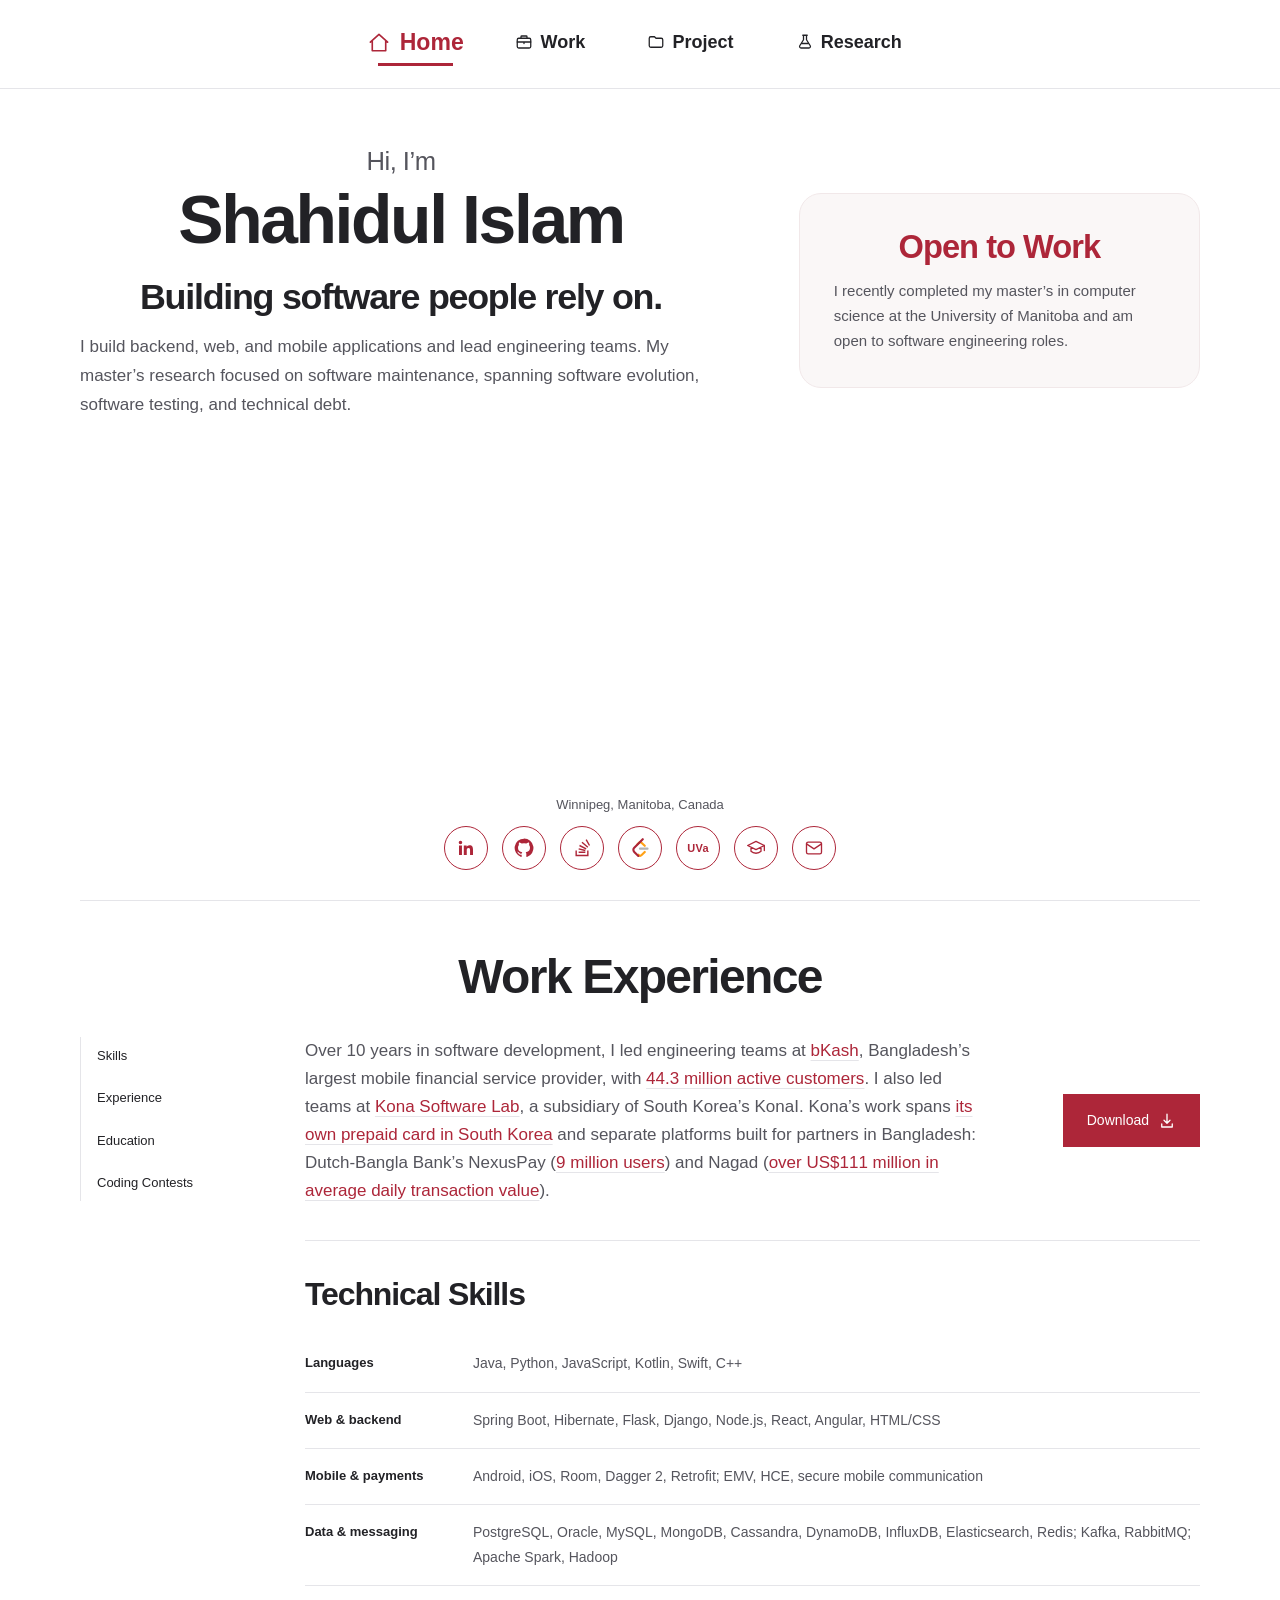
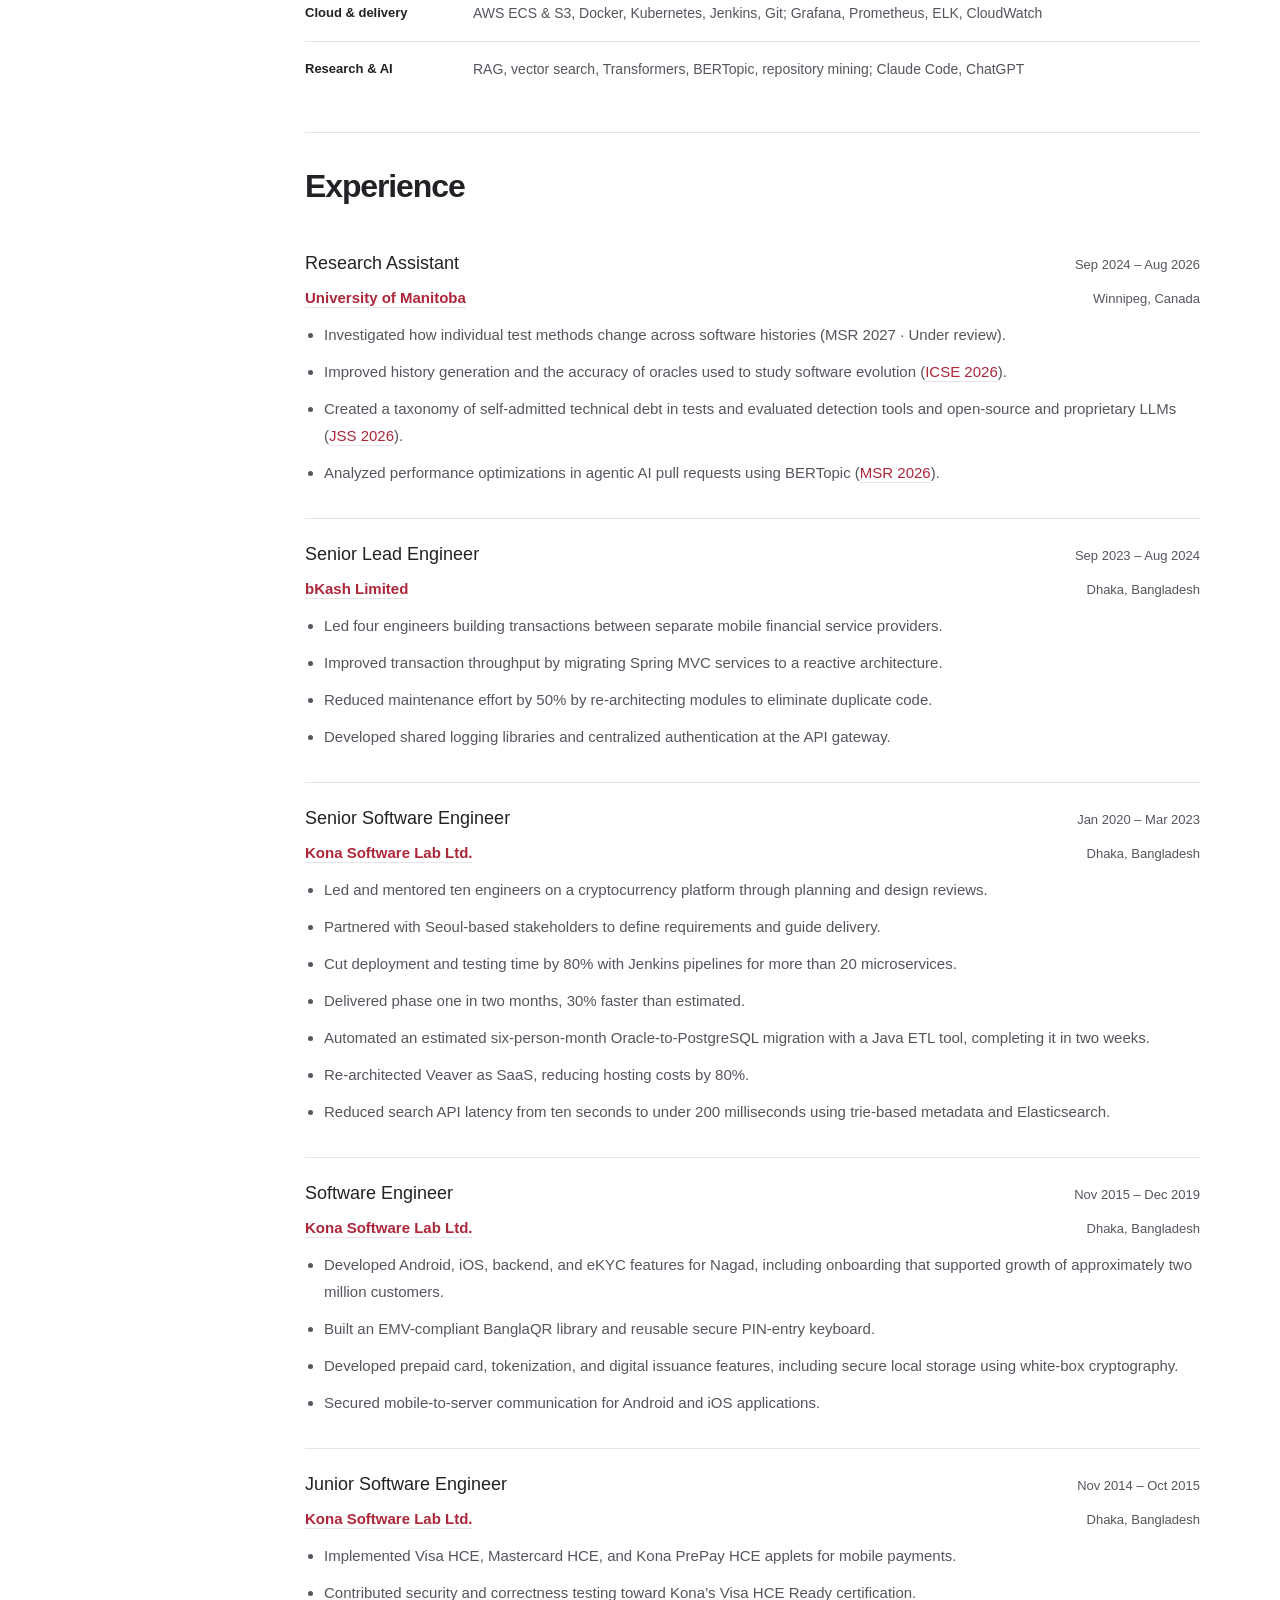
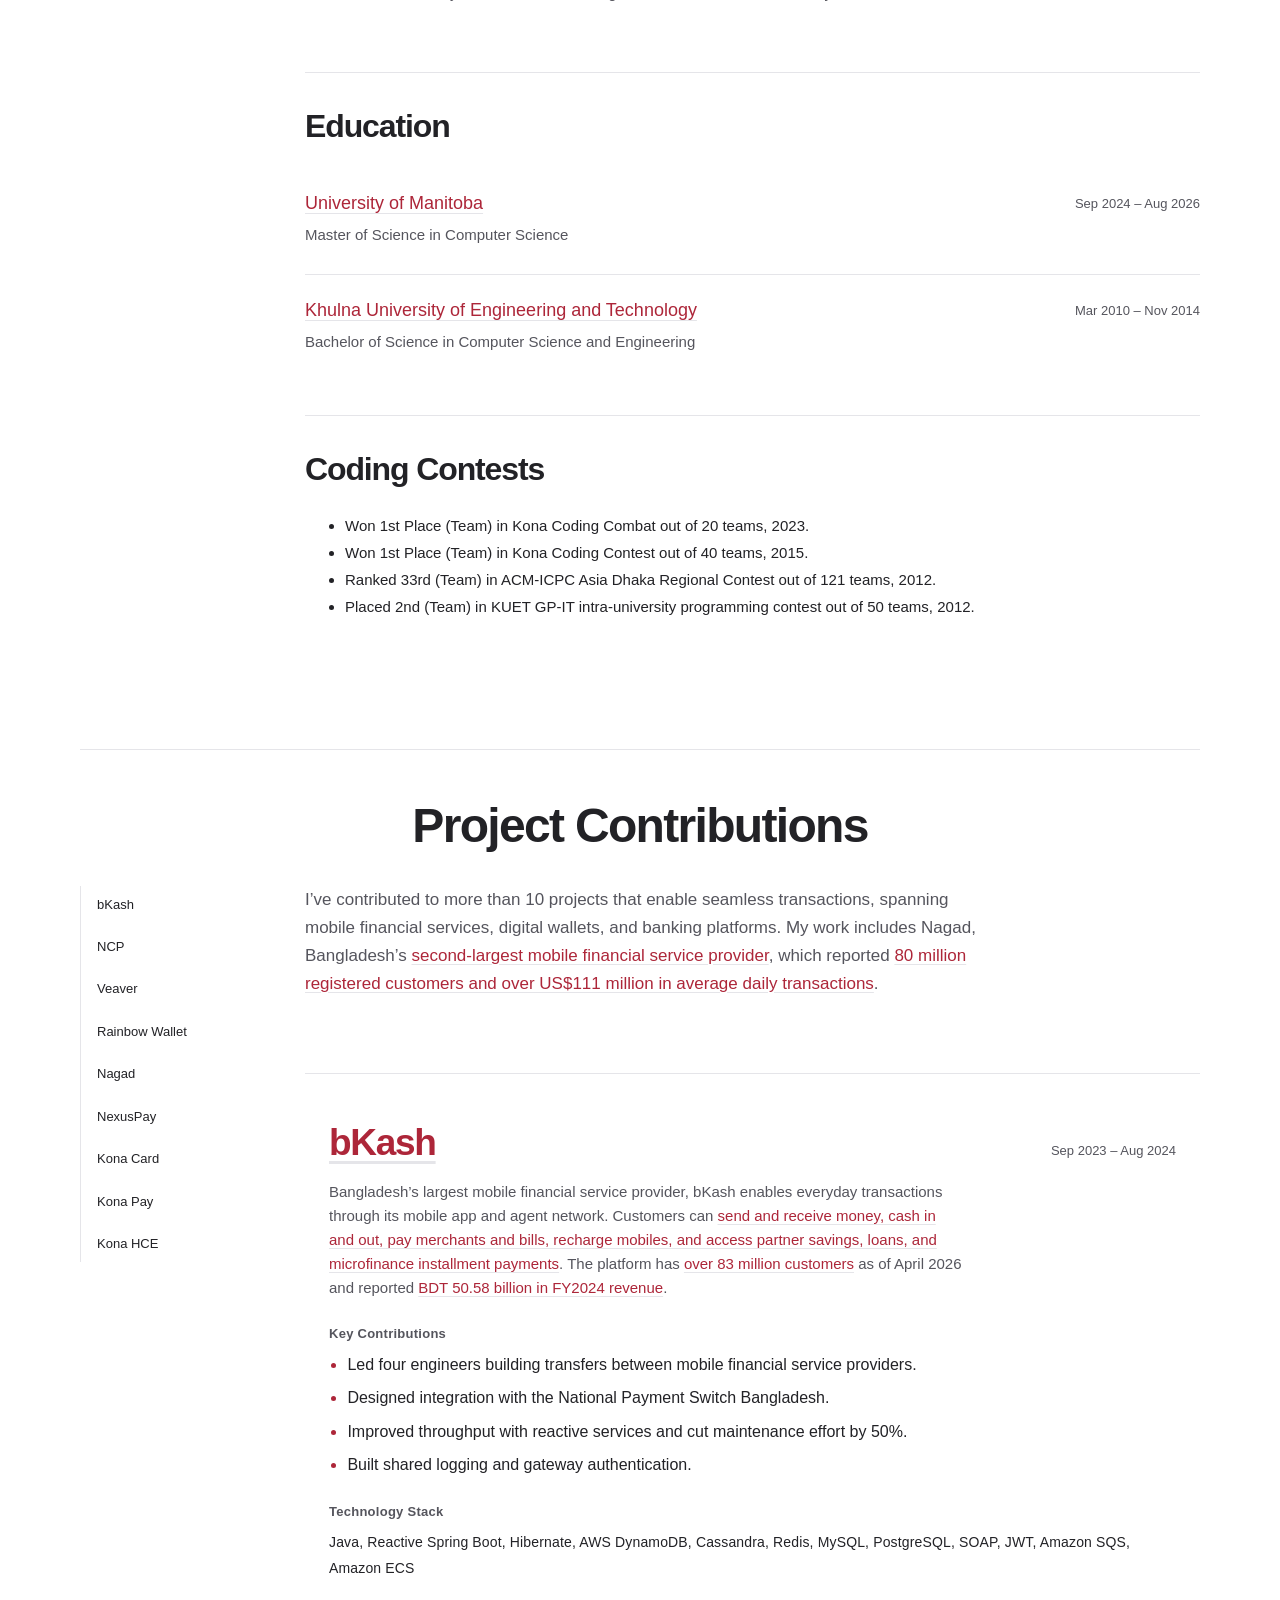
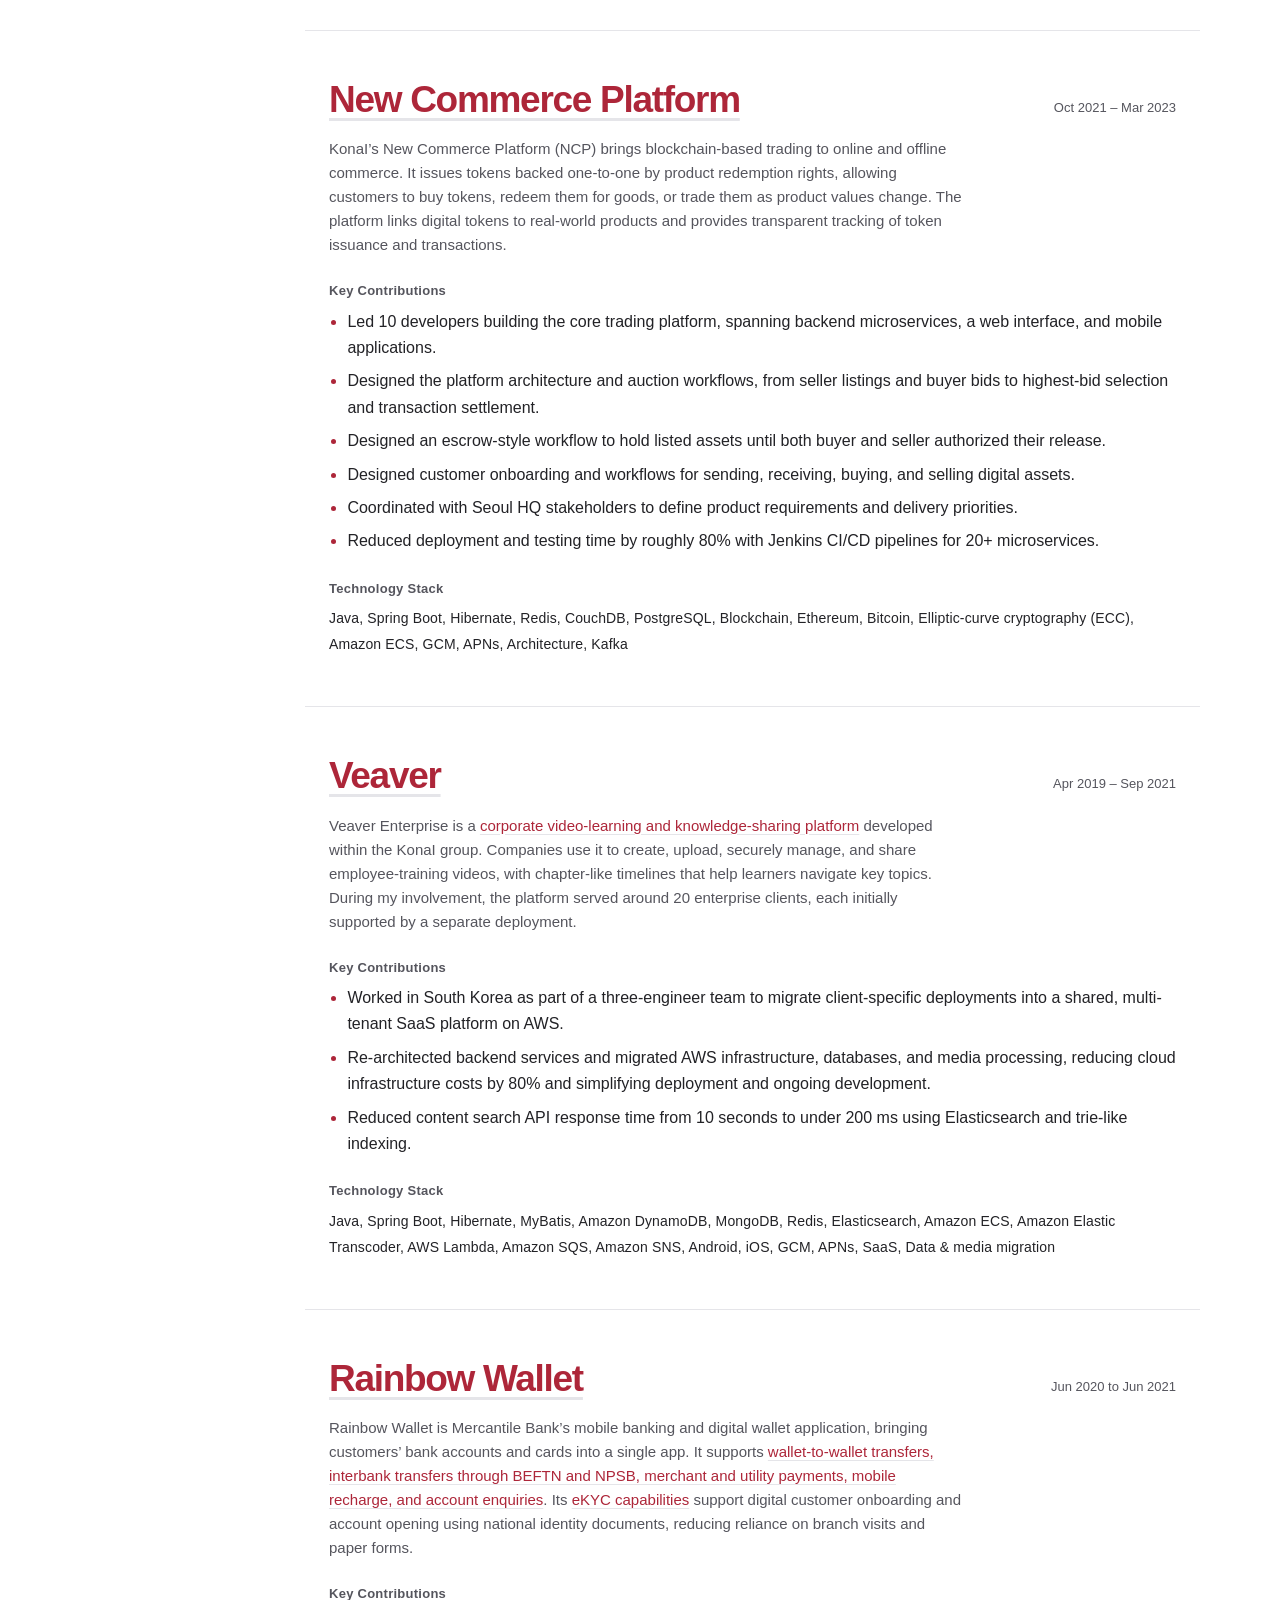
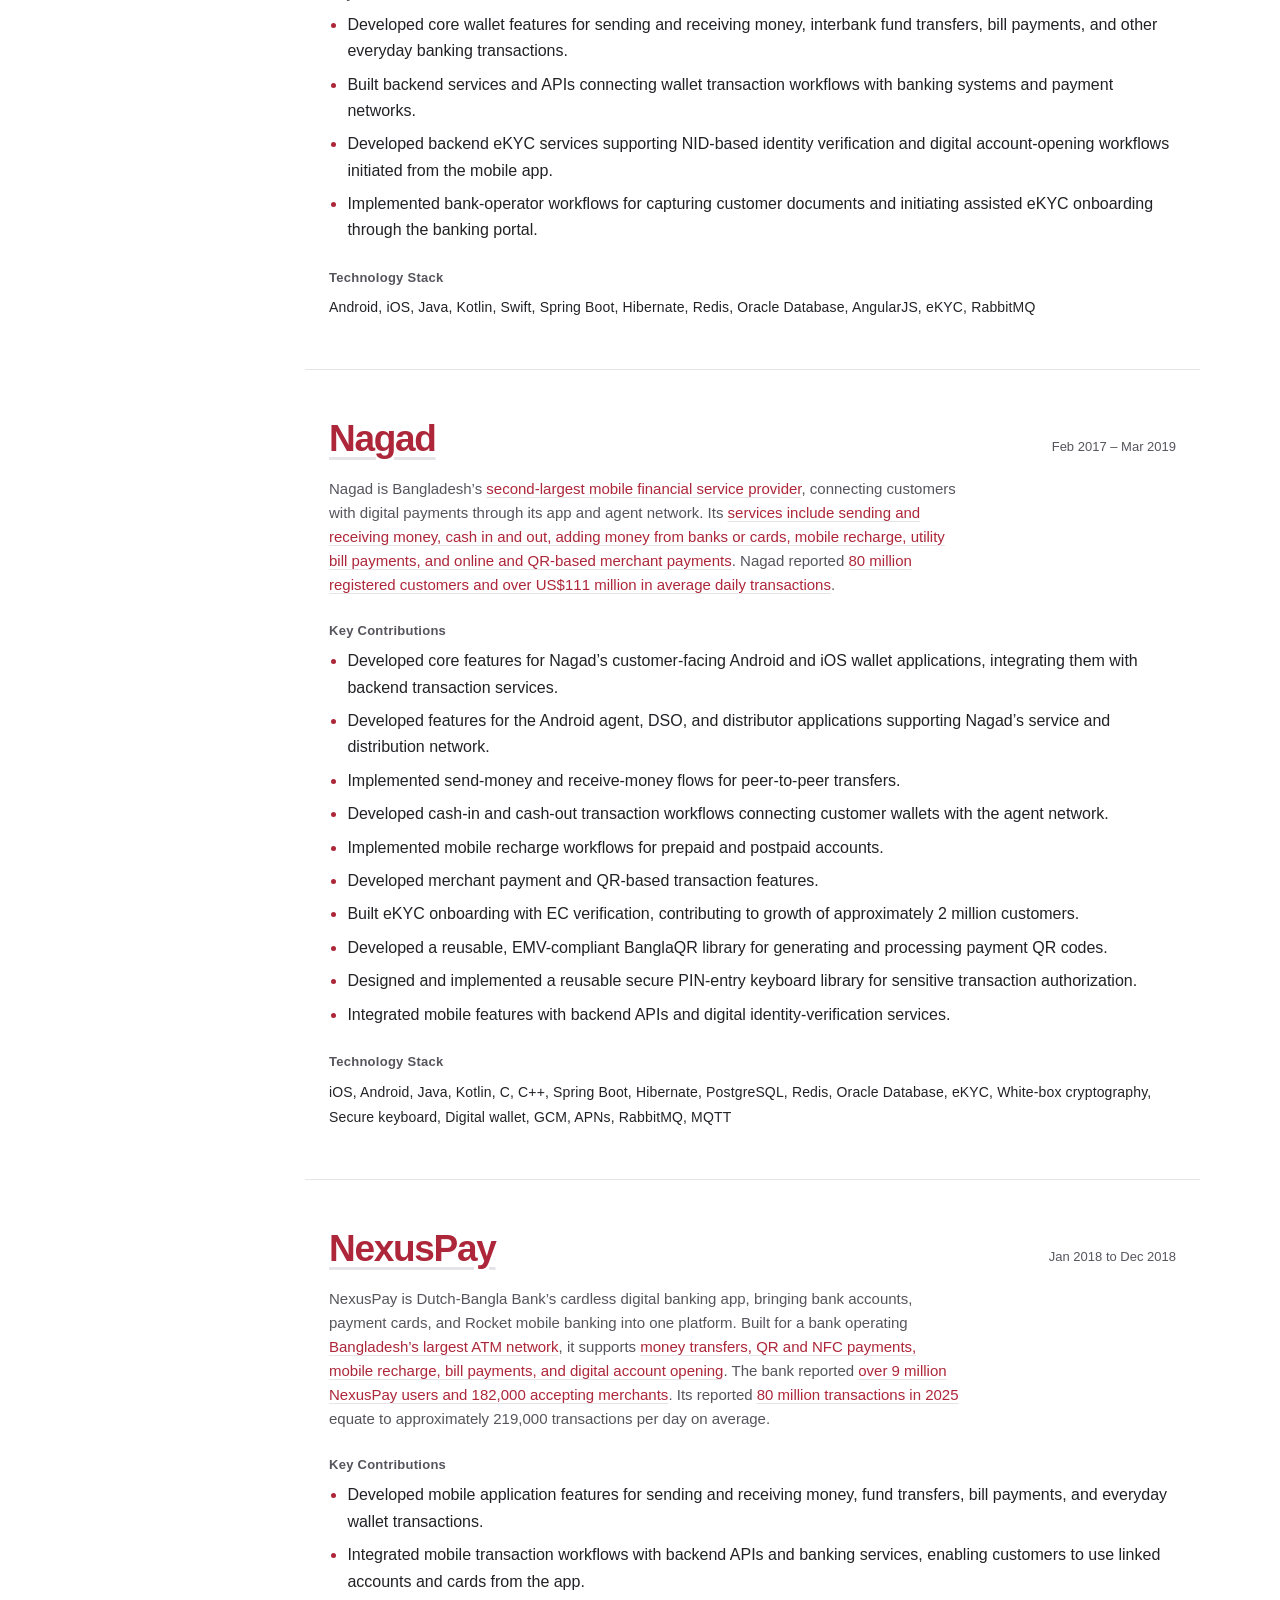
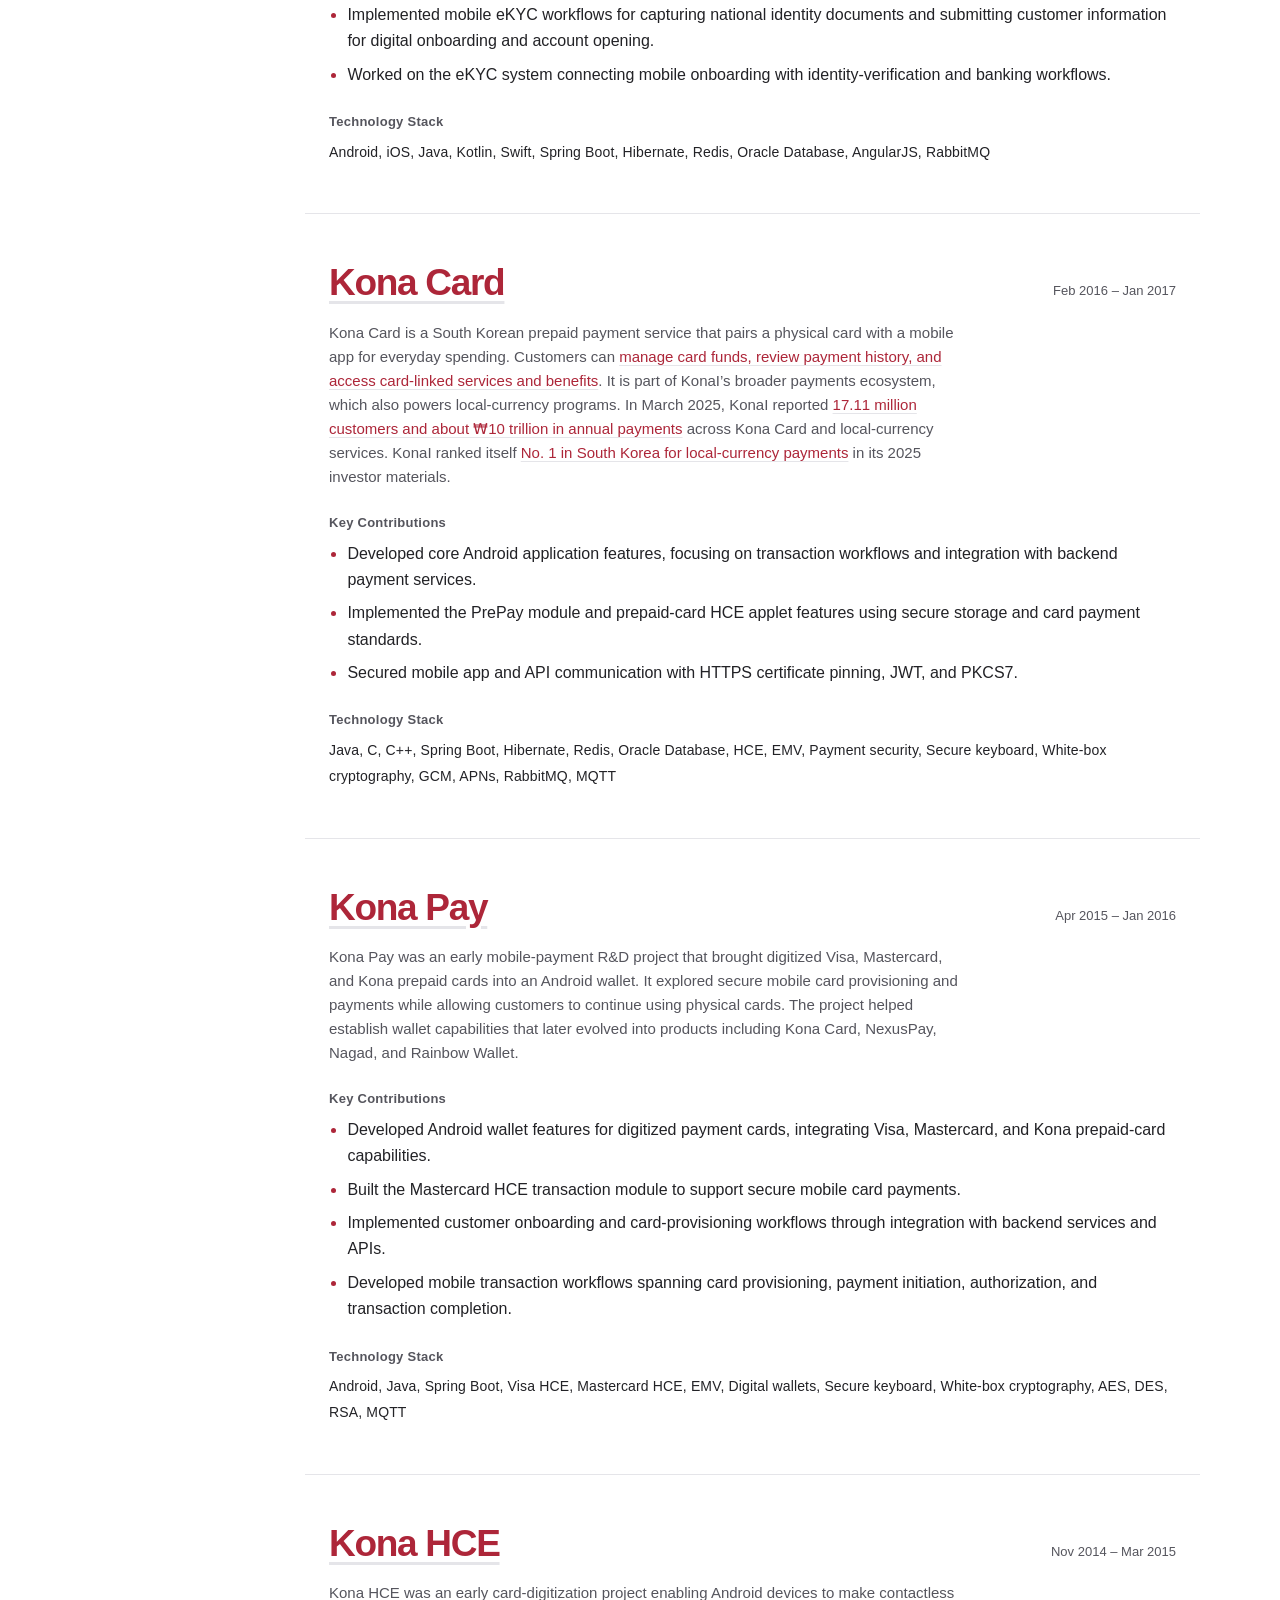
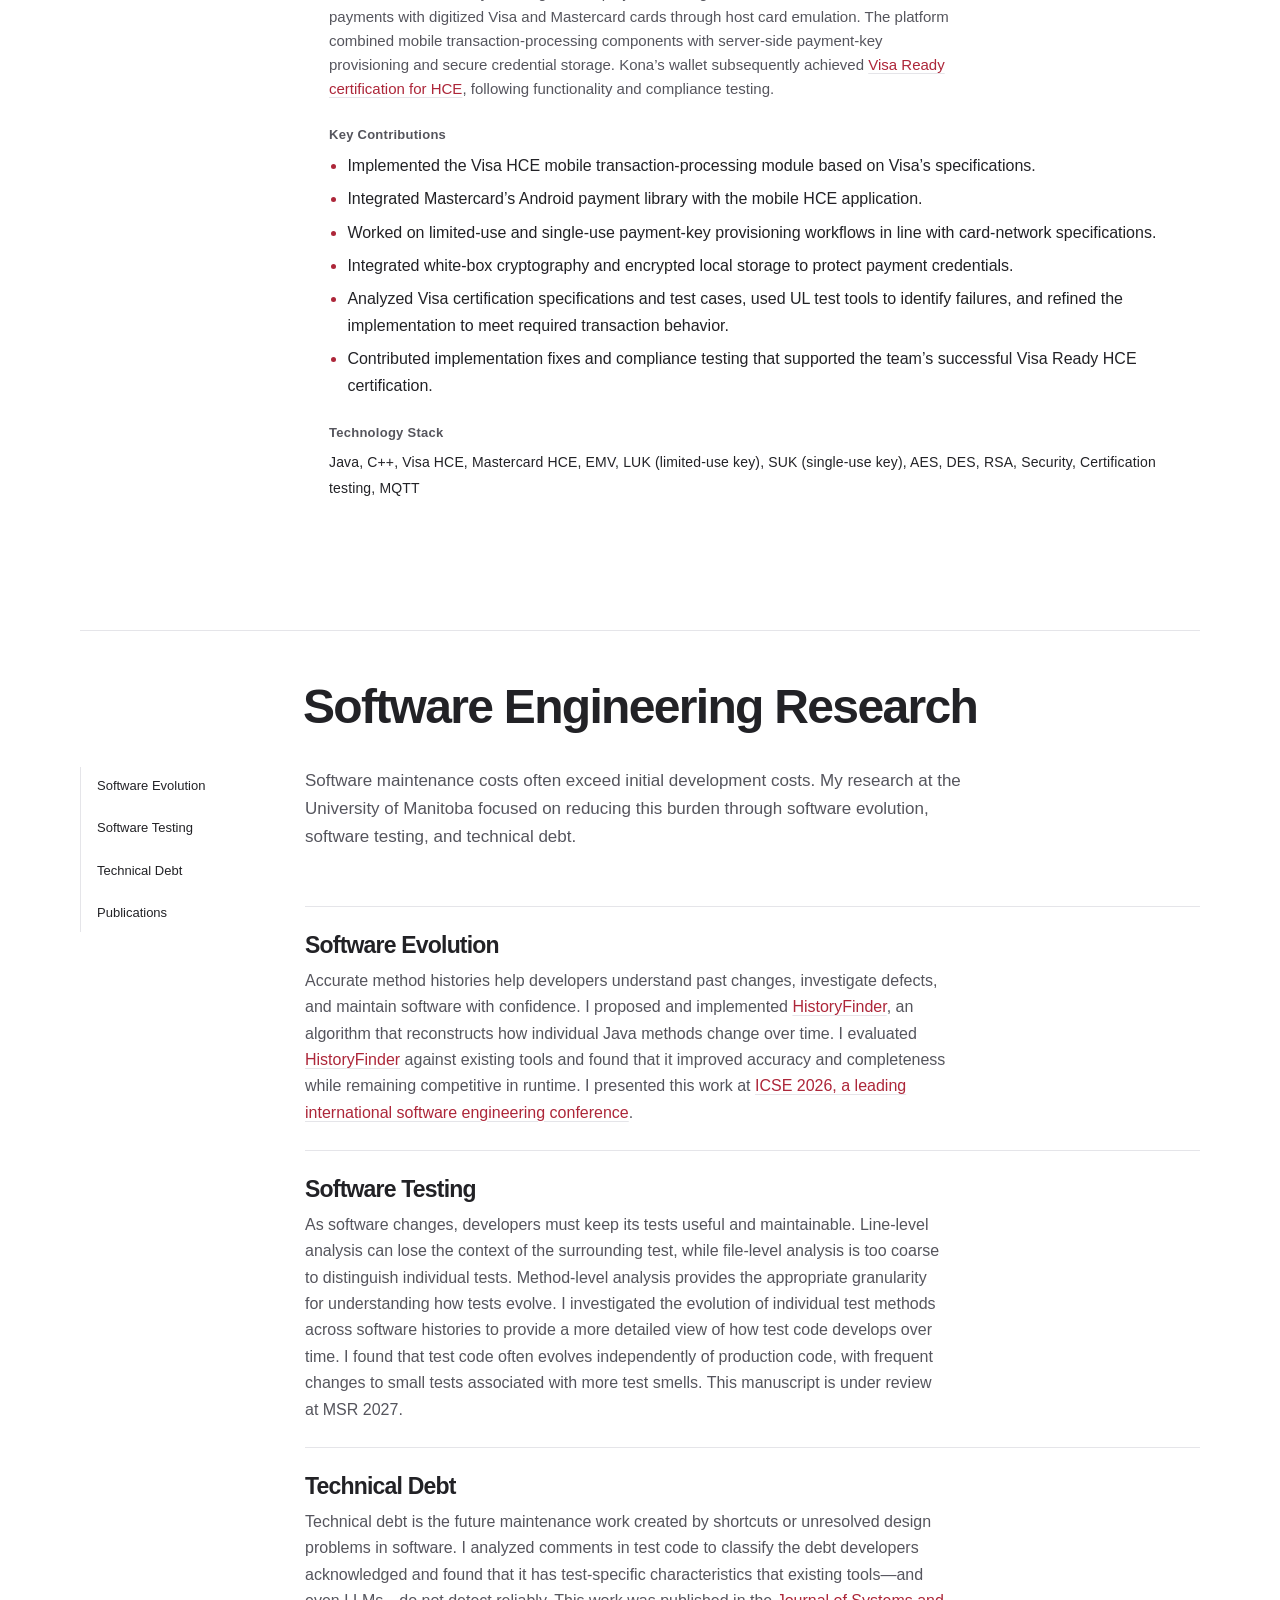
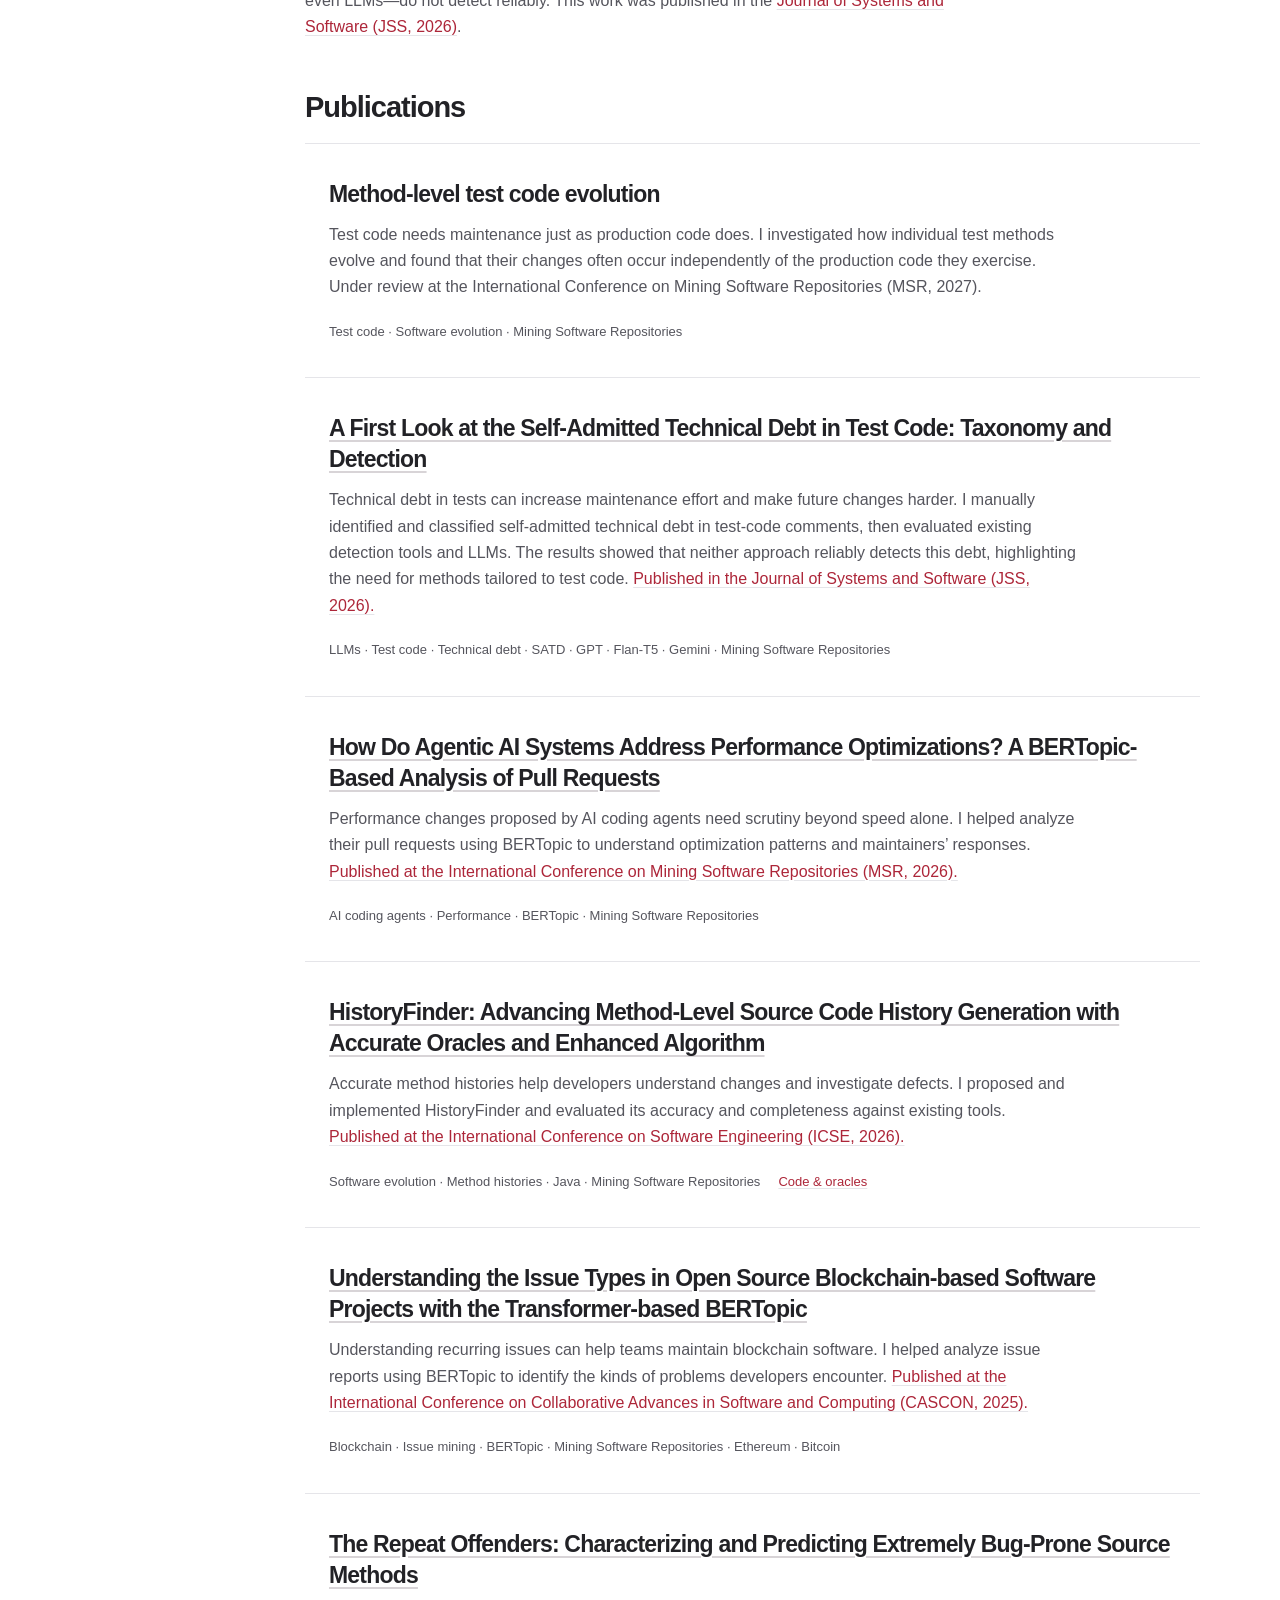
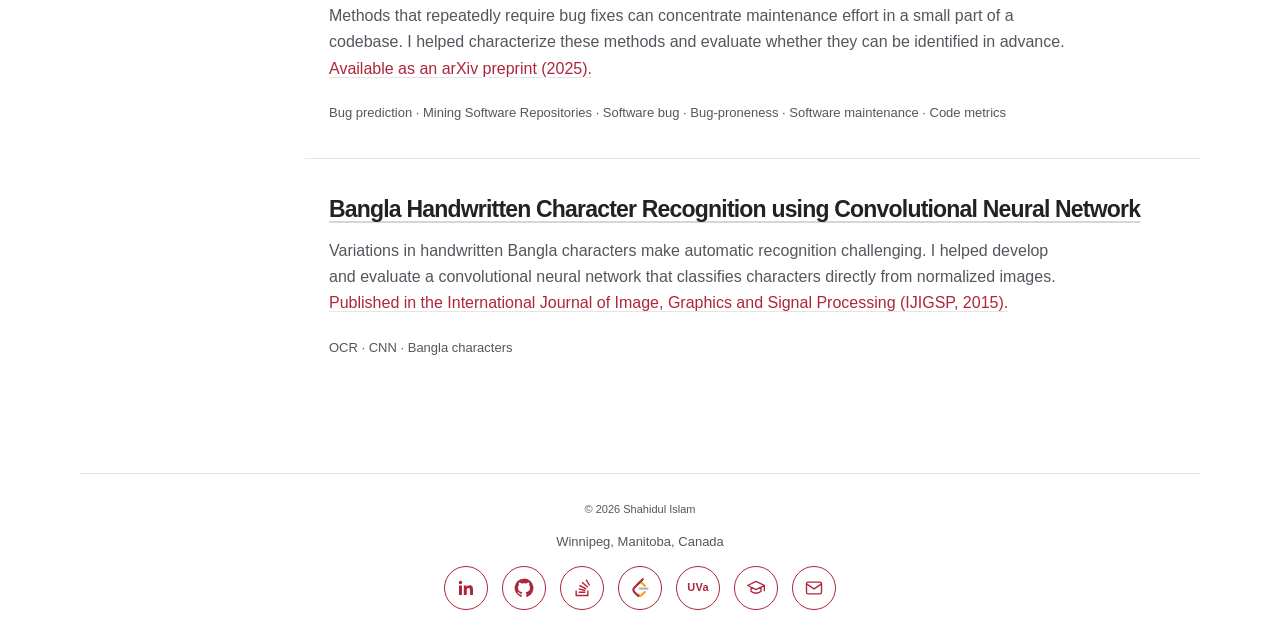
==== commit 682fc50c: "Expand project contributions and refine mobile portfolio" ====
--- a/index.html
+++ b/index.html
@@ -1 +1 @@
-<!doctype html><html lang="en"><head><meta charset="utf-8"><meta name="viewport" content="width=device-width,initial-scale=1"><meta name="description" content="Shahidul Islam — software engineer in Winnipeg. Backend, frontend, mobile, technical leadership, and software engineering research with LLMs."><meta name="theme-color" content="#f7f7f2"><title>Software engineer · Shahidul Islam</title><link rel="icon" href="assets/favicon.svg" type="image/svg+xml"><link rel="stylesheet" href="styles.css?v=centered-availability"><script src="script.js?v=mobile-sticky" defer></script></head><body class="continuous-page"><a class="skip" href="#main">Skip to content</a><header class="header"><div class="wrap header-inner"><nav aria-label="Main navigation"><a href="#home" aria-current="location"><span class="nav-label"><svg viewBox="0 0 24 24" fill="none" stroke="currentColor" stroke-width="1.7" stroke-linecap="round" stroke-linejoin="round" aria-hidden="true"><path d="m3 11 9-8 9 8M5 10v10h14V10"/></svg>Home</span></a><a href="#resume"><span class="nav-label"><svg viewBox="0 0 24 24" fill="none" stroke="currentColor" stroke-width="1.7" stroke-linecap="round" stroke-linejoin="round" aria-hidden="true" focusable="false"><rect x="3" y="7" width="18" height="13" rx="2"/><path d="M8 7V5a1 1 0 0 1 1-1h6a1 1 0 0 1 1 1v2M3 12h18m-9 0v2"/></svg>Work</span></a><a href="#projects"><span class="nav-label"><svg viewBox="0 0 24 24" fill="none" stroke="currentColor" stroke-width="1.7" stroke-linecap="round" stroke-linejoin="round" aria-hidden="true" focusable="false"><path d="M3 7a2 2 0 0 1 2-2h5l2 2h7a2 2 0 0 1 2 2v8a2 2 0 0 1-2 2H5a2 2 0 0 1-2-2Z"/></svg>Project</span></a><a href="#research"><span class="nav-label"><svg viewBox="0 0 24 24" fill="none" stroke="currentColor" stroke-width="1.7" stroke-linecap="round" stroke-linejoin="round" aria-hidden="true" focusable="false"><path d="M9 3h6m-5 0v6l-5 8a2 2 0 0 0 1.7 3h10.6a2 2 0 0 0 1.7-3l-5-8V3M7.5 14h9"/></svg>Research</span></a></nav></div></header><main id="main" class="wrap"><section id="home" class="page-section" data-descriptor="Software Engineer" aria-label="Software Engineer"><section class="home-intro"><div class="home-bio"><h1>Shahidul Islam</h1><p class="home-headline">Building software people rely on.</p><p class="intro">I build across backend, web, and mobile, lead engineering teams, and research how software evolves — including the role of LLMs and AI coding agents.</p></div><div class="home-career"><p class="home-availability">Open to Work</p><p class="home-context">I recently completed my master’s in computer science at the University of Manitoba and am open to software engineering roles.</p></div></section><nav class="social-links home-social" aria-label="Social profiles"><a href="https://linkedin.com/in/shahidul2k9" aria-label="LinkedIn profile" title="LinkedIn"><svg viewBox="0 0 24 24" aria-hidden="true" focusable="false"><path fill="currentColor" d="M5.37 7.5a2.12 2.12 0 1 0 0-4.24 2.12 2.12 0 0 0 0 4.24ZM3.6 9h3.54v11.4H3.6V9Zm5.76 0h3.39v1.56h.05c.47-.89 1.63-1.83 3.35-1.83 3.58 0 4.25 2.36 4.25 5.43v6.24h-3.54v-5.53c0-1.32-.03-3.02-1.84-3.02-1.84 0-2.12 1.44-2.12 2.93v5.62H9.36V9Z"/></svg></a><a href="https://github.com/shahidul2k9" aria-label="GitHub profile" title="GitHub"><svg viewBox="0 0 24 24" aria-hidden="true" focusable="false"><path fill="currentColor" d="M12 .75a11.25 11.25 0 0 0-3.558 21.923c.563.104.769-.244.769-.542 0-.267-.01-1.154-.016-2.093-3.13.68-3.79-1.327-3.79-1.327-.512-1.3-1.25-1.646-1.25-1.646-1.022-.7.077-.686.077-.686 1.13.08 1.725 1.16 1.725 1.16 1.005 1.722 2.637 1.225 3.28.937.102-.729.393-1.226.715-1.508-2.499-.284-5.126-1.25-5.126-5.565 0-1.23.44-2.234 1.16-3.022-.117-.284-.503-1.43.11-2.98 0 0 .945-.303 3.095 1.155a10.783 10.783 0 0 1 5.636 0c2.148-1.458 3.09-1.155 3.09-1.155.617 1.55.23 2.696.114 2.98.722.788 1.159 1.792 1.159 3.022 0 4.326-2.632 5.278-5.139 5.557.404.35.764 1.039.764 2.094 0 1.513-.014 2.733-.014 3.105 0 .301.203.651.774.54A11.25 11.25 0 0 0 12 .75Z"/></svg></a><a href="https://stackoverflow.com/users/shahidul" aria-label="Stack Overflow profile" title="Stack Overflow"><svg viewBox="0 0 24 24" fill="none" stroke="currentColor" stroke-width="1.7" aria-hidden="true" focusable="false"><path d="M5 15v6h14v-6M8 17h8M8 13l8 2M9 9l8 4M12 5l7 6M17 2l4 7"/></svg></a><a href="https://leetcode.com/u/shahidul/" aria-label="LeetCode profile" title="LeetCode"><svg viewBox="0 0 24 24" fill="none" stroke-width="2.6" stroke-linecap="round" stroke-linejoin="round" aria-hidden="true" focusable="false"><path stroke="#FFA116" d="m9 7.5 1.6-1.6a2.5 2.5 0 0 1 3.5 0l3.6 3.5M10 20l.5.5a2.5 2.5 0 0 0 3.5 0l3.7-3.7"/><path stroke="currentColor" d="M15.3 1.5 5.1 11.7a3.5 3.5 0 0 0 0 5L10 21.5"/><path stroke="#B3B3B3" d="M12 12.8h9"/></svg></a><a href="https://uhunt.onlinejudge.org/id/90197" aria-label="uHunt profile" title="uHunt"><span class="uva-mark" aria-hidden="true">UVa</span></a><a href="https://scholar.google.com/citations?user=U-7ma3EAAAAJ&amp;hl=en" aria-label="Google Scholar profile" title="Google Scholar"><svg viewBox="0 0 24 24" fill="none" stroke="currentColor" stroke-width="1.6" stroke-linecap="round" stroke-linejoin="round" aria-hidden="true" focusable="false"><path d="m2 9 10-5 10 5-10 5-10-5Zm4 2v5c3 3 9 3 12 0v-5m4-2v6"/></svg></a><a href="mailto:shahidul2k9@gmail.com" aria-label="Email me" title="Email me"><svg viewBox="0 0 24 24" fill="none" stroke="currentColor" stroke-width="1.6" stroke-linecap="round" stroke-linejoin="round" aria-hidden="true" focusable="false"><rect x="3" y="5" width="18" height="14" rx="2"/><path d="m3 7 9 6 9-6"/></svg></a></nav></section><section id="resume" class="page-section" data-descriptor="Engineering Experience" aria-label="Work Experience"><h2 class="page-section-title">Work Experience</h2><div class="resume-layout"><aside><nav aria-label="Resume sections"><a href="#skills">Skills</a><a href="#experience">Experience</a><a href="#education">Education</a><a href="#recognition">Recognition</a></nav></aside><div class="resume-content"><div class="resume-top"><div id="summary" class="resume-intro"><p>Over 10 years in software development, I led engineering teams at <a href="https://www.bkash.com/en/blog/apex-bkash-team-up-to-make-shopping-more-rewarding">bKash</a>, Bangladesh’s largest mobile financial service provider, with <a href="https://www.legacy.bracbank.com/financialstatement/earnings-disclosure-fy24-q1-25.pdf">44.3 million active customers</a>. I also led teams at <a href="https://www.konasl.com/about">Kona Software Lab</a>, a subsidiary of South Korea’s KonaI. Kona’s work spans <a href="https://www.konacard.co.kr/">its own prepaid card in South Korea</a> and separate platforms built for partners in Bangladesh: Dutch-Bangla Bank’s NexusPay (<a href="https://dutchbanglabank.com/SustainableFinance/sustainabilityreport.pdf">9 million users</a>) and Nagad (<a href="https://www.prnewswire.com/news-releases/nagad-ignites-sdgs-thru-digital-financial-inclusion-in-bangladesh-301876392.html">over US$111 million in average daily transaction value</a>).</p></div><a class="button" href="assets/Md-Shahidul-Islam-Backend-Resume.pdf" download aria-label="Download backend resume PDF">Download <svg viewBox="0 0 24 24" width="18" height="18" fill="none" stroke="currentColor" stroke-width="1.75" stroke-linecap="round" stroke-linejoin="round" aria-hidden="true" focusable="false"><path d="M12 3v12m-4-4 4 4 4-4M5 16v4h14v-4"/></svg></a></div><section id="skills"><h2>Technical Skills</h2><dl><div><dt>Languages</dt><dd>Java, Python, JavaScript, Kotlin, Swift, C++</dd></div><div><dt>Web & backend</dt><dd>Spring Boot, Hibernate, Flask, Django, Node.js, React, Angular, HTML/CSS</dd></div><div><dt>Mobile & payments</dt><dd>Android, iOS, Room, Dagger 2, Retrofit; EMV, HCE, secure mobile communication</dd></div><div><dt>Data & messaging</dt><dd>PostgreSQL, Oracle, MySQL, MongoDB, Cassandra, DynamoDB, InfluxDB, Elasticsearch, Redis; Kafka, RabbitMQ; Apache Spark, Hadoop</dd></div><div><dt>Cloud & delivery</dt><dd>AWS ECS & S3, Docker, Kubernetes, Jenkins, Git; Grafana, Prometheus, ELK, CloudWatch</dd></div><div><dt>Research & AI</dt><dd>Python-driven software analytics, BERTopic, repository mining, LLM evaluation; Claude Code, ChatGPT</dd></div></dl></section><section id="experience"><h2>Experience</h2><article class="job"><div class="job-heading"><h3>Research Assistant</h3><span>Sep 2024 – Aug 2026</span></div><div class="job-company"><span><a href="https://umanitoba.ca/">University of Manitoba</a></span><span>Winnipeg, Canada</span></div><ul><li>Investigated how individual test methods change across software histories (MSR 2027 · Under review).</li><li>Improved history generation and the accuracy of oracles used to study software evolution (<a href="https://dl.acm.org/doi/10.1145/3744916.3773238">ICSE 2026</a>).</li><li>Created a taxonomy of self-admitted technical debt in tests and evaluated detection tools and open-source and proprietary LLMs (<a href="https://www.sciencedirect.com/science/article/pii/S0164121226003535">JSS 2026</a>).</li><li>Analyzed performance optimizations in agentic AI pull requests using BERTopic (<a href="https://doi.org/10.1145/3793302.3793619">MSR 2026</a>).</li></ul></article><article class="job"><div class="job-heading"><h3>Senior Lead Engineer</h3><span>Sep 2023 – Aug 2024</span></div><div class="job-company"><span><a href="https://www.bkash.com/">bKash Limited</a></span><span>Dhaka, Bangladesh</span></div><ul><li>Led four engineers building transactions between separate mobile financial service providers.</li><li>Improved transaction throughput by migrating Spring MVC services to a reactive architecture.</li><li>Reduced maintenance effort by 50% by re-architecting modules to eliminate duplicate code.</li><li>Developed shared logging libraries and centralized authentication at the API gateway.</li></ul></article><article class="job"><div class="job-heading"><h3>Senior Software Engineer</h3><span>Jan 2020 – Mar 2023</span></div><div class="job-company"><span><a href="https://konasl.com/">Kona Software Lab Ltd.</a></span><span>Dhaka, Bangladesh</span></div><ul><li>Led and mentored ten engineers on a cryptocurrency platform through planning and design reviews.</li><li>Partnered with Seoul-based stakeholders to define requirements and guide delivery.</li><li>Cut deployment and testing time by 80% with Jenkins pipelines for more than 20 microservices.</li><li>Delivered phase one in two months, 30% faster than estimated.</li><li>Automated an estimated six-person-month Oracle-to-PostgreSQL migration with a Java ETL tool, completing it in two weeks.</li><li>Re-architected Veaver as SaaS, reducing hosting costs by 80%.</li><li>Reduced search API latency from ten seconds to under 200 milliseconds using trie-based metadata and Elasticsearch.</li></ul></article><article class="job"><div class="job-heading"><h3>Software Engineer</h3><span>Nov 2015 – Dec 2019</span></div><div class="job-company"><span><a href="https://konasl.com/">Kona Software Lab Ltd.</a></span><span>Dhaka, Bangladesh</span></div><ul><li>Developed Android, iOS, backend, and eKYC features for Nagad, including onboarding that supported growth of approximately two million customers.</li><li>Built an EMV-compliant BanglaQR library and reusable secure PIN-entry keyboard.</li><li>Developed prepaid card, tokenization, and digital issuance features, including secure local storage using white-box cryptography.</li><li>Secured mobile-to-server communication for Android and iOS applications.</li></ul></article><article class="job"><div class="job-heading"><h3>Junior Software Engineer</h3><span>Nov 2014 – Oct 2015</span></div><div class="job-company"><span><a href="https://konasl.com/">Kona Software Lab Ltd.</a></span><span>Dhaka, Bangladesh</span></div><ul><li>Implemented Visa HCE, Mastercard HCE, and Kona PrePay HCE applets for mobile payments.</li><li>Contributed security and correctness testing toward Kona’s Visa HCE Ready certification.</li></ul></article></section><section id="education"><h2>Education</h2><article class="job"><div class="job-heading"><h3><a href="https://umanitoba.ca/">University of Manitoba</a></h3><span>Sep 2024 – Aug 2026</span></div><p>Master of Science in Computer Science</p></article><article class="job"><div class="job-heading"><h3><a href="https://www.kuet.ac.bd/">Khulna University of Engineering and Technology</a></h3><span>Mar 2010 – Nov 2014</span></div><p>Bachelor of Science in Computer Science and Engineering</p></article></section><section id="recognition"><p class="eyebrow">Problem solving</p><h2>Recognition</h2><p>First place, team category — Kona Coding Contest, 2023 and 2015.</p><p>33rd of 121 teams — ACM-ICPC Asia Dhaka Regional Contest, 2012.</p></section></div></div></section><section id="projects" class="page-section" data-descriptor="Real-world Projects" aria-label="Project"><h2 class="page-section-title">Project Contributions</h2><div class="resume-layout section-layout"><aside><nav aria-label="Projects sections"><a href="#bkash">bKash</a><a href="#nagad">Nagad</a><a href="#kona-card">Kona Card</a><a href="#cryptrade">CrypTrade</a><a href="#veaver">Veaver</a><a href="#kona-pay">Kona Pay Wallet</a><a href="#k-hce">K-HCE</a><a href="#rainbow-wallet">Rainbow Wallet</a><a href="#nexuspay-wallet">NexusPay Wallet</a></nav></aside><div class="section-body"><section class="page-intro"><p>I’ve worked on more than 10 projects for seamless transactions across international markets, spanning mobile financial services, digital wallets, and banking platforms. My work includes Nagad, which reported <a href="https://www.prnewswire.com/apac/news-releases/nagad-leads-the-digital-payments-revolution-in-bangladesh-301905248.html">80 million registered customers and over US$111 million in average daily transactions</a>.</p></section><section aria-label="Professional projects"><article class="project-row" id="bkash"><div class="project-heading"><h3 class="project-name"><a href="https://www.bkash.com/">bKash</a></h3><p class="meta">Sep 2023 – Aug 2024</p></div><p class="project-description">A mobile financial service in Bangladesh with <a href="https://www.bkash.com/en/about">over 83 million customers</a> as of April 2026 and <a href="https://www.bracbank.com/financialstatement/earnings-disclosure-fy24-q1-25.pdf">BDT 50.58 billion in FY2024 revenue</a>.</p><ul class="project-contributions" aria-label="bKash contributions"><li>Led four engineers building transfers between mobile financial service providers.</li><li>Designed integration with the National Payment Switch Bangladesh.</li><li>Improved throughput with reactive services and cut maintenance effort by 50%.</li><li>Built shared logging and gateway authentication.</li></ul><p class="tags">Java · Reactive Spring Boot · Hibernate · AWS DynamoDB · Cassandra · Redis · MySQL · PostgreSQL · SOAP · JWT · Amazon SQS · Amazon ECS</p></article><article class="project-row" id="nagad"><div class="project-heading"><h3 class="project-name"><a href="https://nagad.com.bd/bn">Nagad</a></h3><p class="meta">Feb 2017 – Mar 2019</p></div><p class="project-description">A mobile financial service in Bangladesh. Nagad reported <a href="https://www.prnewswire.com/apac/news-releases/nagad-leads-the-digital-payments-revolution-in-bangladesh-301905248.html">80 million registered customers and over US$111 million in average daily transactions</a>.</p><ul class="project-contributions" aria-label="Nagad contributions"><li>Developed Android, iOS, backend, and digital identity verification features.</li><li>Built an EMV-compliant BanglaQR library and a reusable secure PIN-entry keyboard.</li></ul><p class="tags">iOS · Android · Java · Kotlin · C · C++ · Spring Boot · Hibernate · PostgreSQL · Redis · Oracle Database · eKYC · White-box cryptography · Secure keyboard · Digital wallet · GCM · APNs · RabbitMQ · MQTT</p></article><article class="project-row" id="kona-card"><div class="project-heading"><h3 class="project-name"><a href="https://www.konacard.co.kr/">Kona Card</a></h3><p class="meta">Feb 2016 – Jan 2017</p></div><p class="project-description">A South Korean prepaid card on Kona I’s payments platform. In March 2025, Kona I reported <a href="https://kind.krx.co.kr/external/2025/05/14/000276/20250514000589/11013.htm">17.11 million customers and about ₩10 trillion in annual payments</a> across Kona Card and local-currency services. Kona I ranked itself <a href="https://konai.com/uploads/IR_BOOK_20250210_123a2ae0de.pdf">No. 1 in South Korea for local-currency payments</a> in its 2025 investor materials.</p><ul class="project-contributions" aria-label="Kona Card contributions"><li>Implemented prepaid-card HCE applet features using secure storage and card payment standards.</li></ul><p class="tags">Java · C · C++ · Spring Boot · Hibernate · Redis · Oracle Database · HCE · EMV · Payment security · Secure keyboard · White-box cryptography · GCM · APNs · RabbitMQ · MQTT</p></article><article class="project-row" id="cryptrade"><div class="project-heading"><h3 class="project-name"><a href="https://konasl.com/" aria-label="CrypTrade — Company website">CrypTrade</a></h3><p class="meta">Oct 2021 – Mar 2023</p></div><p class="project-description">A digital asset trading platform developed by Kona Software Lab for stakeholders in Seoul.</p><ul class="project-contributions" aria-label="CrypTrade contributions"><li>Led and mentored ten engineers in Dhaka.</li><li>Guided technical planning and design reviews, and translated stakeholder requirements into platform features.</li></ul><p class="tags">Java · Spring Boot · Hibernate · Redis · CouchDB · PostgreSQL · Blockchain · Ethereum · Bitcoin · Elliptic-curve cryptography (ECC) · Amazon ECS · GCM · APNs · Architecture · Team leadership · Kafka</p></article><article class="project-row" id="veaver"><div class="project-heading"><h3 class="project-name"><a href="https://konasl.com/" aria-label="Veaver — Company website">Veaver</a></h3><p class="meta">Apr 2019 – Sep 2021</p></div><p class="project-description">A video platform that grew from a single-client product into a SaaS offering.</p><ul class="project-contributions" aria-label="Veaver contributions"><li>Redesigned services and migrated AWS infrastructure, MySQL, MongoDB, and media processing.</li><li>Reduced hosting costs by 80%.</li></ul><p class="tags">Java · Spring Boot · Hibernate · MyBatis · Amazon DynamoDB · MongoDB · Redis · Elasticsearch · Amazon ECS · Amazon Elastic Transcoder · AWS Lambda · Amazon SQS · Amazon SNS · Android · iOS · GCM · APNs · SaaS · Data &amp; media migration</p></article><article class="project-row" id="kona-pay"><div class="project-heading"><h3 class="project-name"><a href="https://konai.com/product/payment" aria-label="Kona Pay Wallet — Company payment platform">Kona Pay Wallet</a></h3><p class="meta">Apr 2015 – Jan 2016</p></div><p class="project-description">A mobile wallet and card payment platform from Kona.</p><ul class="project-contributions" aria-label="Kona Pay Wallet contributions"><li>Built the Mastercard HCE transaction module.</li><li>Developed Android wallet features.</li></ul><p class="tags">Android · Java · Spring Boot · Visa HCE · Mastercard HCE · EMV · Digital wallets · Secure keyboard · White-box cryptography · AES · DES · RSA · MQTT</p></article><article class="project-row" id="k-hce"><div class="project-heading"><h3 class="project-name"><a href="https://konasl.com/" aria-label="K-HCE — Company website">K-HCE</a></h3><p class="meta">Nov 2014 – Mar 2015</p></div><p class="project-description">An early cloud-based mobile payment project at Kona Software Lab.</p><ul class="project-contributions" aria-label="K-HCE contributions"><li>Integrated white-box cryptography with encrypted local storage.</li><li>Supported Visa HCE certification testing using UL tools.</li></ul><p class="tags">Java · C++ · Visa HCE · Mastercard HCE · EMV · LUK (limited-use key) · SUK (single-use key) · AES · DES · RSA · Security · Certification testing · MQTT</p></article><article class="project-row" id="rainbow-wallet"><div class="project-heading"><h3 class="project-name"><a href="https://www.mblbd.com/digital-banking-faq-en">Rainbow Wallet</a></h3><p class="meta">Jun 2020 to Jun 2021</p></div><p class="project-description">Mercantile Bank’s digital wallet supports bank-to-wallet transfers, transfers to other banks, and bill payments.</p><ul class="project-contributions" aria-label="Rainbow Wallet contributions"><li>Worked on wallet feature development for Mercantile Bank’s mobile banking app.</li></ul><p class="tags">Android · iOS · Java · Kotlin · Swift · Spring Boot · Hibernate · Redis · Oracle Database · AngularJS · eKYC · RabbitMQ</p></article><article class="project-row" id="nexuspay-wallet"><div class="project-heading"><h3 class="project-name"><a href="https://www.dutchbanglabank.com/nexuspay/nexusPay-home.html">NexusPay Wallet</a></h3><p class="meta">Jan 2018 to Dec 2018</p></div><p class="project-description">Dutch-Bangla Bank’s wallet brings bank cards, accounts, and Rocket mobile banking into one app.</p><ul class="project-contributions" aria-label="NexusPay Wallet contributions"><li>Developed transaction module features for sending and receiving money.</li><li>Worked on integration between the wallet and banking services.</li></ul><p class="tags">Android · iOS · Java · Kotlin · Swift · Spring Boot · Hibernate · Redis · Oracle Database · AngularJS · RabbitMQ</p></article></section></div></div></section><section id="research" class="page-section" data-descriptor="Software Engineering Research" aria-label="Research"><h2 class="page-section-title">Software Engineering Research</h2><div class="resume-layout section-layout"><aside><nav aria-label="Research sections"><a href="#software-evolution">Software Evolution</a><a href="#software-testing">Software Testing</a><a href="#technical-debt">Technical Debt</a><a href="#publications">Publications</a></nav></aside><div class="section-body"><div class="page-intro research-intro"><p>Software maintenance costs often exceed initial development costs. My research at the University of Manitoba focused on reducing this burden through software evolution, software testing, and technical debt.</p></div><section class="research-topic" id="software-evolution"><h3>Software Evolution</h3><p>Accurate method histories help developers understand past changes, investigate defects, and maintain software with confidence. I proposed and implemented <a href="https://dl.acm.org/doi/10.1145/3744916.3773238">HistoryFinder</a>, an algorithm that reconstructs how individual Java methods change over time. I evaluated <a href="https://dl.acm.org/doi/10.1145/3744916.3773238">HistoryFinder</a> against existing tools and found that it improved accuracy and completeness while remaining competitive in runtime. I presented this work at <a href="https://conf.researchr.org/details/icse-2026/icse-2026-research-track/196/HistoryFinder-Advancing-Method-Level-Source-Code-History-Generation-with-Accurate-Or">ICSE 2026, a leading international software engineering conference</a>.</p></section><section class="research-topic" id="software-testing"><h3>Software Testing</h3><p>As software changes, developers must keep its tests useful and maintainable. Line-level analysis can lose the context of the surrounding test, while file-level analysis is too coarse to distinguish individual tests. Method-level analysis provides the appropriate granularity for understanding how tests evolve. I investigated the evolution of individual test methods across software histories to provide a more detailed view of how test code develops over time. I found that test code often evolves independently of production code, with frequent changes to small tests associated with more test smells. This manuscript is under review at MSR 2027.</p></section><section class="research-topic" id="technical-debt"><h3>Technical Debt</h3><p>Technical debt is the future maintenance work created by shortcuts or unresolved design problems in software. I analyzed comments in test code to classify the debt developers acknowledged and found that it has test-specific characteristics that existing tools—and even LLMs—do not detect reliably. This work was published in the <a href="https://www.sciencedirect.com/science/article/pii/S0164121226003535">Journal of Systems and Software (JSS, 2026)</a>.</p></section><section id="publications" class="publication-list" aria-label="Research publications"><h2 class="publication-list-title">Publications</h2><article><h3>Method-level test code evolution</h3><p>Test code needs maintenance just as production code does. I investigated how individual test methods evolve and found that their changes often occur independently of the production code they exercise. Under review at the International Conference on Mining Software Repositories (MSR, 2027).</p><p class="publication-meta"><span>Test code · Software evolution · Mining Software Repositories</span></p></article><article><h3><a href="https://www.sciencedirect.com/science/article/pii/S0164121226003535">A First Look at the Self-Admitted Technical Debt in Test Code: Taxonomy and Detection</a></h3><p>Technical debt in tests can increase maintenance effort and make future changes harder. I manually identified and classified self-admitted technical debt in test-code comments, then evaluated existing detection tools and LLMs. The results showed that neither approach reliably detects this debt, highlighting the need for methods tailored to test code. <a class="publication-venue-link" href="https://www.sciencedirect.com/journal/journal-of-systems-and-software">Published in the Journal of Systems and Software (JSS, 2026).</a></p><p class="publication-meta"><span>LLMs · Test code · Technical debt · SATD · GPT · Flan-T5 · Gemini · Mining Software Repositories</span></p></article><article><h3><a href="https://dl.acm.org/doi/10.1145/3793302.3793619">How Do Agentic AI Systems Address Performance Optimizations? A BERTopic-Based Analysis of Pull Requests</a></h3><p>Performance changes proposed by AI coding agents need scrutiny beyond speed alone. I helped analyze their pull requests using BERTopic to understand optimization patterns and maintainers’ responses. <a class="publication-venue-link" href="https://2026.msrconf.org/details/msr-2026-mining-challenge/59/How-Do-Agentic-AI-Systems-Address-Performance-Optimizations-A-BERTopic-Based-Analysi">Published at the International Conference on Mining Software Repositories (MSR, 2026).</a></p><p class="publication-meta"><span>AI coding agents · Performance · BERTopic · Mining Software Repositories</span></p></article><article><h3><a href="https://dl.acm.org/doi/10.1145/3744916.3773238">HistoryFinder: Advancing Method-Level Source Code History Generation with Accurate Oracles and Enhanced Algorithm</a></h3><p>Accurate method histories help developers understand changes and investigate defects. I proposed and implemented HistoryFinder and evaluated its accuracy and completeness against existing tools. <a class="publication-venue-link" href="https://conf.researchr.org/home/icse-2026">Published at the International Conference on Software Engineering (ICSE, 2026).</a></p><p class="publication-meta"><span>Software evolution · Method histories · Java · Mining Software Repositories</span><a href="https://github.com/SQMLab/HistoryFinder">Code &amp; oracles</a></p></article><article><h3><a href="https://doi.org/10.1109/CASCON66301.2025.00075">Understanding the Issue Types in Open Source Blockchain-based Software Projects with the Transformer-based BERTopic</a></h3><p>Understanding recurring issues can help teams maintain blockchain software. I helped analyze issue reports using BERTopic to identify the kinds of problems developers encounter. <a class="publication-venue-link" href="https://conf.researchr.org/home/cascon-2025">Published at the International Conference on Collaborative Advances in Software and Computing (CASCON, 2025).</a></p><p class="publication-meta"><span>Blockchain · Issue mining · BERTopic · Mining Software Repositories · Ethereum · Bitcoin</span></p></article><article><h3><a href="https://arxiv.org/abs/2511.22726">The Repeat Offenders: Characterizing and Predicting Extremely Bug-Prone Source Methods</a></h3><p>Methods that repeatedly require bug fixes can concentrate maintenance effort in a small part of a codebase. I helped characterize these methods and evaluate whether they can be identified in advance. <a class="publication-venue-link" href="https://arxiv.org/">Available as an arXiv preprint (2025).</a></p><p class="publication-meta"><span>Bug prediction · Mining Software Repositories · Software bug · Bug-proneness · Software maintenance · Code metrics</span></p></article><article><h3><a href="https://www.mecs-press.org/ijigsp/ijigsp-v7-n8/v7n8-5.html">Bangla Handwritten Character Recognition using Convolutional Neural Network</a></h3><p>Variations in handwritten Bangla characters make automatic recognition challenging. I helped develop and evaluate a convolutional neural network that classifies characters directly from normalized images. <a class="publication-venue-link" href="https://www.mecs-press.org/ijigsp/">Published in the International Journal of Image, Graphics and Signal Processing (IJIGSP, 2015).</a></p><p class="publication-meta"><span>OCR · CNN · Bangla characters</span></p></article></section></div></div></section></main><footer id="contact" class="wrap portfolio-footer"><span>© 2026 Shahidul Islam</span><nav class="social-links footer-social" aria-label="Social profiles"><a href="https://linkedin.com/in/shahidul2k9" aria-label="LinkedIn profile" title="LinkedIn"><svg viewBox="0 0 24 24" aria-hidden="true" focusable="false"><path fill="currentColor" d="M5.37 7.5a2.12 2.12 0 1 0 0-4.24 2.12 2.12 0 0 0 0 4.24ZM3.6 9h3.54v11.4H3.6V9Zm5.76 0h3.39v1.56h.05c.47-.89 1.63-1.83 3.35-1.83 3.58 0 4.25 2.36 4.25 5.43v6.24h-3.54v-5.53c0-1.32-.03-3.02-1.84-3.02-1.84 0-2.12 1.44-2.12 2.93v5.62H9.36V9Z"/></svg></a><a href="https://github.com/shahidul2k9" aria-label="GitHub profile" title="GitHub"><svg viewBox="0 0 24 24" aria-hidden="true" focusable="false"><path fill="currentColor" d="M12 .75a11.25 11.25 0 0 0-3.558 21.923c.563.104.769-.244.769-.542 0-.267-.01-1.154-.016-2.093-3.13.68-3.79-1.327-3.79-1.327-.512-1.3-1.25-1.646-1.25-1.646-1.022-.7.077-.686.077-.686 1.13.08 1.725 1.16 1.725 1.16 1.005 1.722 2.637 1.225 3.28.937.102-.729.393-1.226.715-1.508-2.499-.284-5.126-1.25-5.126-5.565 0-1.23.44-2.234 1.16-3.022-.117-.284-.503-1.43.11-2.98 0 0 .945-.303 3.095 1.155a10.783 10.783 0 0 1 5.636 0c2.148-1.458 3.09-1.155 3.09-1.155.617 1.55.23 2.696.114 2.98.722.788 1.159 1.792 1.159 3.022 0 4.326-2.632 5.278-5.139 5.557.404.35.764 1.039.764 2.094 0 1.513-.014 2.733-.014 3.105 0 .301.203.651.774.54A11.25 11.25 0 0 0 12 .75Z"/></svg></a><a href="https://stackoverflow.com/users/shahidul" aria-label="Stack Overflow profile" title="Stack Overflow"><svg viewBox="0 0 24 24" fill="none" stroke="currentColor" stroke-width="1.7" aria-hidden="true" focusable="false"><path d="M5 15v6h14v-6M8 17h8M8 13l8 2M9 9l8 4M12 5l7 6M17 2l4 7"/></svg></a><a href="https://leetcode.com/u/shahidul/" aria-label="LeetCode profile" title="LeetCode"><svg viewBox="0 0 24 24" fill="none" stroke-width="2.6" stroke-linecap="round" stroke-linejoin="round" aria-hidden="true" focusable="false"><path stroke="#FFA116" d="m9 7.5 1.6-1.6a2.5 2.5 0 0 1 3.5 0l3.6 3.5M10 20l.5.5a2.5 2.5 0 0 0 3.5 0l3.7-3.7"/><path stroke="currentColor" d="M15.3 1.5 5.1 11.7a3.5 3.5 0 0 0 0 5L10 21.5"/><path stroke="#B3B3B3" d="M12 12.8h9"/></svg></a><a href="https://uhunt.onlinejudge.org/id/90197" aria-label="uHunt profile" title="uHunt"><span class="uva-mark" aria-hidden="true">UVa</span></a><a href="https://scholar.google.com/citations?user=U-7ma3EAAAAJ&amp;hl=en" aria-label="Google Scholar profile" title="Google Scholar"><svg viewBox="0 0 24 24" fill="none" stroke="currentColor" stroke-width="1.6" stroke-linecap="round" stroke-linejoin="round" aria-hidden="true" focusable="false"><path d="m2 9 10-5 10 5-10 5-10-5Zm4 2v5c3 3 9 3 12 0v-5m4-2v6"/></svg></a><a href="mailto:shahidul2k9@gmail.com" aria-label="Email me" title="Email me"><svg viewBox="0 0 24 24" fill="none" stroke="currentColor" stroke-width="1.6" stroke-linecap="round" stroke-linejoin="round" aria-hidden="true" focusable="false"><rect x="3" y="5" width="18" height="14" rx="2"/><path d="m3 7 9 6 9-6"/></svg></a></nav></footer></body></html>+<!doctype html><html lang="en"><head><meta charset="utf-8"><meta name="viewport" content="width=device-width,initial-scale=1"><meta name="description" content="Shahidul Islam — software engineer in Winnipeg. Backend, frontend, mobile, technical leadership, and software engineering research with LLMs."><meta name="theme-color" content="#f7f7f2"><title>Software engineer · Shahidul Islam</title><link rel="icon" href="assets/favicon.svg" type="image/svg+xml"><link rel="stylesheet" href="styles.css?v=readable-date-ranges"><script src="script.js?v=direct-tab-navigation" defer></script></head><body class="continuous-page"><a class="skip" href="#main">Skip to content</a><header class="header"><div class="wrap header-inner"><nav aria-label="Main navigation"><a href="#home" aria-current="location"><span class="nav-label"><svg viewBox="0 0 24 24" fill="none" stroke="currentColor" stroke-width="1.7" stroke-linecap="round" stroke-linejoin="round" aria-hidden="true"><path d="m3 11 9-8 9 8M5 10v10h14V10"/></svg>Home</span></a><a href="#resume"><span class="nav-label"><svg viewBox="0 0 24 24" fill="none" stroke="currentColor" stroke-width="1.7" stroke-linecap="round" stroke-linejoin="round" aria-hidden="true" focusable="false"><rect x="3" y="7" width="18" height="13" rx="2"/><path d="M8 7V5a1 1 0 0 1 1-1h6a1 1 0 0 1 1 1v2M3 12h18m-9 0v2"/></svg>Work</span></a><a href="#projects"><span class="nav-label"><svg viewBox="0 0 24 24" fill="none" stroke="currentColor" stroke-width="1.7" stroke-linecap="round" stroke-linejoin="round" aria-hidden="true" focusable="false"><path d="M3 7a2 2 0 0 1 2-2h5l2 2h7a2 2 0 0 1 2 2v8a2 2 0 0 1-2 2H5a2 2 0 0 1-2-2Z"/></svg>Project</span></a><a href="#research"><span class="nav-label"><svg viewBox="0 0 24 24" fill="none" stroke="currentColor" stroke-width="1.7" stroke-linecap="round" stroke-linejoin="round" aria-hidden="true" focusable="false"><path d="M9 3h6m-5 0v6l-5 8a2 2 0 0 0 1.7 3h10.6a2 2 0 0 0 1.7-3l-5-8V3M7.5 14h9"/></svg>Research</span></a></nav></div></header><main id="main" class="wrap"><section id="home" class="page-section" data-descriptor="Software Engineer" aria-label="Software Engineer"><section class="home-intro"><div class="home-bio"><h1><span class="home-greeting">Hi, I’m </span>Shahidul Islam</h1><p class="home-headline">Building software people rely on.</p><p class="intro">I build backend, web, and mobile applications and lead engineering teams. My master’s research focused on software maintenance, spanning software evolution, software testing, and technical debt.</p></div><div class="home-career"><p class="home-availability">Open to Work</p><p class="home-context">I recently completed my master’s in computer science at the University of Manitoba and am open to software engineering roles.</p></div></section><p class="home-location">Winnipeg, Manitoba, Canada</p><nav class="social-links home-social" aria-label="Social profiles"><a href="https://linkedin.com/in/shahidul2k9" aria-label="LinkedIn profile" title="LinkedIn"><svg viewBox="0 0 24 24" aria-hidden="true" focusable="false"><path fill="currentColor" d="M5.37 7.5a2.12 2.12 0 1 0 0-4.24 2.12 2.12 0 0 0 0 4.24ZM3.6 9h3.54v11.4H3.6V9Zm5.76 0h3.39v1.56h.05c.47-.89 1.63-1.83 3.35-1.83 3.58 0 4.25 2.36 4.25 5.43v6.24h-3.54v-5.53c0-1.32-.03-3.02-1.84-3.02-1.84 0-2.12 1.44-2.12 2.93v5.62H9.36V9Z"/></svg></a><a href="https://github.com/shahidul2k9" aria-label="GitHub profile" title="GitHub"><svg viewBox="0 0 24 24" aria-hidden="true" focusable="false"><path fill="currentColor" d="M12 .75a11.25 11.25 0 0 0-3.558 21.923c.563.104.769-.244.769-.542 0-.267-.01-1.154-.016-2.093-3.13.68-3.79-1.327-3.79-1.327-.512-1.3-1.25-1.646-1.25-1.646-1.022-.7.077-.686.077-.686 1.13.08 1.725 1.16 1.725 1.16 1.005 1.722 2.637 1.225 3.28.937.102-.729.393-1.226.715-1.508-2.499-.284-5.126-1.25-5.126-5.565 0-1.23.44-2.234 1.16-3.022-.117-.284-.503-1.43.11-2.98 0 0 .945-.303 3.095 1.155a10.783 10.783 0 0 1 5.636 0c2.148-1.458 3.09-1.155 3.09-1.155.617 1.55.23 2.696.114 2.98.722.788 1.159 1.792 1.159 3.022 0 4.326-2.632 5.278-5.139 5.557.404.35.764 1.039.764 2.094 0 1.513-.014 2.733-.014 3.105 0 .301.203.651.774.54A11.25 11.25 0 0 0 12 .75Z"/></svg></a><a href="https://stackoverflow.com/users/shahidul" aria-label="Stack Overflow profile" title="Stack Overflow"><svg viewBox="0 0 24 24" fill="none" stroke="currentColor" stroke-width="1.7" aria-hidden="true" focusable="false"><path d="M5 15v6h14v-6M8 17h8M8 13l8 2M9 9l8 4M12 5l7 6M17 2l4 7"/></svg></a><a href="https://leetcode.com/u/shahidul/" aria-label="LeetCode profile" title="LeetCode"><svg viewBox="0 0 24 24" fill="none" stroke-width="2.6" stroke-linecap="round" stroke-linejoin="round" aria-hidden="true" focusable="false"><path stroke="#FFA116" d="m9 7.5 1.6-1.6a2.5 2.5 0 0 1 3.5 0l3.6 3.5M10 20l.5.5a2.5 2.5 0 0 0 3.5 0l3.7-3.7"/><path stroke="currentColor" d="M15.3 1.5 5.1 11.7a3.5 3.5 0 0 0 0 5L10 21.5"/><path stroke="#B3B3B3" d="M12 12.8h9"/></svg></a><a href="https://uhunt.onlinejudge.org/id/90197" aria-label="uHunt profile" title="uHunt"><span class="uva-mark" aria-hidden="true">UVa</span></a><a href="https://scholar.google.com/citations?user=U-7ma3EAAAAJ&amp;hl=en" aria-label="Google Scholar profile" title="Google Scholar"><svg viewBox="0 0 24 24" fill="none" stroke="currentColor" stroke-width="1.6" stroke-linecap="round" stroke-linejoin="round" aria-hidden="true" focusable="false"><path d="m2 9 10-5 10 5-10 5-10-5Zm4 2v5c3 3 9 3 12 0v-5m4-2v6"/></svg></a><a href="mailto:shahidul2k9@gmail.com" aria-label="Email me" title="Email me"><svg viewBox="0 0 24 24" fill="none" stroke="currentColor" stroke-width="1.6" stroke-linecap="round" stroke-linejoin="round" aria-hidden="true" focusable="false"><rect x="3" y="5" width="18" height="14" rx="2"/><path d="m3 7 9 6 9-6"/></svg></a></nav></section><section id="resume" class="page-section" data-descriptor="Engineering Experience" aria-label="Work Experience"><h2 class="page-section-title">Work Experience</h2><div class="resume-layout"><aside><nav aria-label="Resume sections"><a href="#skills">Skills</a><a href="#experience">Experience</a><a href="#education">Education</a><a href="#recognition">Coding Contests</a></nav></aside><div class="resume-content"><div class="resume-top"><div id="summary" class="resume-intro"><p>Over 10 years in software development, I led engineering teams at <a href="https://www.bkash.com/en/blog/apex-bkash-team-up-to-make-shopping-more-rewarding">bKash</a>, Bangladesh’s largest mobile financial service provider, with <a href="https://www.legacy.bracbank.com/financialstatement/earnings-disclosure-fy24-q1-25.pdf">44.3 million active customers</a>. I also led teams at <a href="https://www.konasl.com/about">Kona Software Lab</a>, a subsidiary of South Korea’s KonaI. Kona’s work spans <a href="https://www.konacard.co.kr/">its own prepaid card in South Korea</a> and separate platforms built for partners in Bangladesh: Dutch-Bangla Bank’s NexusPay (<a href="https://dutchbanglabank.com/SustainableFinance/sustainabilityreport.pdf">9 million users</a>) and Nagad (<a href="https://www.prnewswire.com/news-releases/nagad-ignites-sdgs-thru-digital-financial-inclusion-in-bangladesh-301876392.html">over US$111 million in average daily transaction value</a>).</p></div><a class="button" href="assets/Md-Shahidul-Islam-Backend-Resume.pdf" download aria-label="Download backend resume PDF">Download <svg viewBox="0 0 24 24" width="18" height="18" fill="none" stroke="currentColor" stroke-width="1.75" stroke-linecap="round" stroke-linejoin="round" aria-hidden="true" focusable="false"><path d="M12 3v12m-4-4 4 4 4-4M5 16v4h14v-4"/></svg></a></div><section id="skills"><h2>Technical Skills</h2><dl><div><dt>Languages</dt><dd>Java, Python, JavaScript, Kotlin, Swift, C++</dd></div><div><dt>Web & backend</dt><dd>Spring Boot, Hibernate, Flask, Django, Node.js, React, Angular, HTML/CSS</dd></div><div><dt>Mobile & payments</dt><dd>Android, iOS, Room, Dagger 2, Retrofit; EMV, HCE, secure mobile communication</dd></div><div><dt>Data & messaging</dt><dd>PostgreSQL, Oracle, MySQL, MongoDB, Cassandra, DynamoDB, InfluxDB, Elasticsearch, Redis; Kafka, RabbitMQ; Apache Spark, Hadoop</dd></div><div><dt>Cloud & delivery</dt><dd>AWS ECS & S3, Docker, Kubernetes, Jenkins, Git; Grafana, Prometheus, ELK, CloudWatch</dd></div><div><dt>Research & AI</dt><dd>RAG, vector search, Transformers, BERTopic, repository mining; Claude Code, ChatGPT</dd></div></dl></section><section id="experience"><h2>Experience</h2><article class="job"><div class="job-heading"><h3>Research Assistant</h3><span>Sep 2024 – Aug 2026</span></div><div class="job-company"><span><a href="https://umanitoba.ca/">University of Manitoba</a></span><span>Winnipeg, Canada</span></div><ul><li>Investigated how individual test methods change across software histories (MSR 2027 · Under review).</li><li>Improved history generation and the accuracy of oracles used to study software evolution (<a href="https://dl.acm.org/doi/10.1145/3744916.3773238">ICSE 2026</a>).</li><li>Created a taxonomy of self-admitted technical debt in tests and evaluated detection tools and open-source and proprietary LLMs (<a href="https://www.sciencedirect.com/science/article/pii/S0164121226003535">JSS 2026</a>).</li><li>Analyzed performance optimizations in agentic AI pull requests using BERTopic (<a href="https://doi.org/10.1145/3793302.3793619">MSR 2026</a>).</li></ul></article><article class="job"><div class="job-heading"><h3>Senior Lead Engineer</h3><span>Sep 2023 – Aug 2024</span></div><div class="job-company"><span><a href="https://www.bkash.com/">bKash Limited</a></span><span>Dhaka, Bangladesh</span></div><ul><li>Led four engineers building transactions between separate mobile financial service providers.</li><li>Improved transaction throughput by migrating Spring MVC services to a reactive architecture.</li><li>Reduced maintenance effort by 50% by re-architecting modules to eliminate duplicate code.</li><li>Developed shared logging libraries and centralized authentication at the API gateway.</li></ul></article><article class="job"><div class="job-heading"><h3>Senior Software Engineer</h3><span>Jan 2020 – Mar 2023</span></div><div class="job-company"><span><a href="https://konasl.com/">Kona Software Lab Ltd.</a></span><span>Dhaka, Bangladesh</span></div><ul><li>Led and mentored ten engineers on a cryptocurrency platform through planning and design reviews.</li><li>Partnered with Seoul-based stakeholders to define requirements and guide delivery.</li><li>Cut deployment and testing time by 80% with Jenkins pipelines for more than 20 microservices.</li><li>Delivered phase one in two months, 30% faster than estimated.</li><li>Automated an estimated six-person-month Oracle-to-PostgreSQL migration with a Java ETL tool, completing it in two weeks.</li><li>Re-architected Veaver as SaaS, reducing hosting costs by 80%.</li><li>Reduced search API latency from ten seconds to under 200 milliseconds using trie-based metadata and Elasticsearch.</li></ul></article><article class="job"><div class="job-heading"><h3>Software Engineer</h3><span>Nov 2015 – Dec 2019</span></div><div class="job-company"><span><a href="https://konasl.com/">Kona Software Lab Ltd.</a></span><span>Dhaka, Bangladesh</span></div><ul><li>Developed Android, iOS, backend, and eKYC features for Nagad, including onboarding that supported growth of approximately two million customers.</li><li>Built an EMV-compliant BanglaQR library and reusable secure PIN-entry keyboard.</li><li>Developed prepaid card, tokenization, and digital issuance features, including secure local storage using white-box cryptography.</li><li>Secured mobile-to-server communication for Android and iOS applications.</li></ul></article><article class="job"><div class="job-heading"><h3>Junior Software Engineer</h3><span>Nov 2014 – Oct 2015</span></div><div class="job-company"><span><a href="https://konasl.com/">Kona Software Lab Ltd.</a></span><span>Dhaka, Bangladesh</span></div><ul><li>Implemented Visa HCE, Mastercard HCE, and Kona PrePay HCE applets for mobile payments.</li><li>Contributed security and correctness testing toward Kona’s Visa HCE Ready certification.</li></ul></article></section><section id="education"><h2>Education</h2><article class="job"><div class="job-heading"><h3><a href="https://umanitoba.ca/">University of Manitoba</a></h3><span>Sep 2024 – Aug 2026</span></div><p>Master of Science in Computer Science</p></article><article class="job"><div class="job-heading"><h3><a href="https://www.kuet.ac.bd/">Khulna University of Engineering and Technology</a></h3><span>Mar 2010 – Nov 2014</span></div><p>Bachelor of Science in Computer Science and Engineering</p></article></section><section id="recognition"><h2>Coding Contests</h2><ul><li>Won 1st Place (Team) in Kona Coding Combat out of 20 teams, 2023.</li><li>Won 1st Place (Team) in Kona Coding Contest out of 40 teams, 2015.</li><li>Ranked 33rd (Team) in ACM-ICPC Asia Dhaka Regional Contest out of 121 teams, 2012.</li><li>Placed 2nd (Team) in KUET GP-IT intra-university programming contest out of 50 teams, 2012.</li></ul></section></div></div></section><section id="projects" class="page-section" data-descriptor="Real-world Projects" aria-label="Project"><h2 class="page-section-title">Project Contributions</h2><div class="resume-layout section-layout"><aside><nav aria-label="Projects sections"><a href="#bkash">bKash</a><a href="#cryptrade">NCP</a><a href="#veaver">Veaver</a><a href="#rainbow-wallet">Rainbow Wallet</a><a href="#nagad">Nagad</a><a href="#nexuspay-wallet">NexusPay</a><a href="#kona-card">Kona Card</a><a href="#kona-pay">Kona Pay</a><a href="#k-hce">Kona HCE</a></nav></aside><div class="section-body"><section class="page-intro"><p>I’ve contributed to more than 10 projects that enable seamless transactions, spanning mobile financial services, digital wallets, and banking platforms. My work includes Nagad, Bangladesh’s <a href="https://www.dhakatribune.com/business/395402/bkash-seeks-more-time-nagad-fails-to-get-approval">second-largest mobile financial service provider</a>, which reported <a href="https://www.prnewswire.com/apac/news-releases/nagad-leads-the-digital-payments-revolution-in-bangladesh-301905248.html">80 million registered customers and over US$111 million in average daily transactions</a>.</p></section><section aria-label="Professional projects"><article class="project-row" id="bkash"><div class="project-heading"><h3 class="project-name"><a href="https://www.bkash.com/">bKash</a></h3><p class="meta">Sep 2023 – Aug 2024</p></div><p class="project-description">Bangladesh’s largest mobile financial service provider, bKash enables everyday transactions through its mobile app and agent network. Customers can <a href="https://www.bkash.com/en/products-services">send and receive money, cash in and out, pay merchants and bills, recharge mobiles, and access partner savings, loans, and microfinance installment payments</a>. The platform has <a href="https://www.bkash.com/en/about">over 83 million customers</a> as of April 2026 and reported <a href="https://www.bracbank.com/financialstatement/earnings-disclosure-fy24-q1-25.pdf">BDT 50.58 billion in FY2024 revenue</a>.</p><h4 class="project-detail-label">Key Contributions</h4><ul class="project-contributions" aria-label="bKash contributions"><li>Led four engineers building transfers between mobile financial service providers.</li><li>Designed integration with the National Payment Switch Bangladesh.</li><li>Improved throughput with reactive services and cut maintenance effort by 50%.</li><li>Built shared logging and gateway authentication.</li></ul><h4 class="project-detail-label">Technology Stack</h4><p class="tags">Java, Reactive Spring Boot, Hibernate, AWS DynamoDB, Cassandra, Redis, MySQL, PostgreSQL, SOAP, JWT, Amazon SQS, Amazon ECS</p></article><article class="project-row" id="cryptrade"><div class="project-heading"><h3 class="project-name"><a href="https://konai.com/product/blockchain/ncp">New Commerce Platform</a></h3><p class="meta">Oct 2021 – Mar 2023</p></div><p class="project-description">KonaI’s New Commerce Platform (NCP) brings blockchain-based trading to online and offline commerce. It issues tokens backed one-to-one by product redemption rights, allowing customers to buy tokens, redeem them for goods, or trade them as product values change. The platform links digital tokens to real-world products and provides transparent tracking of token issuance and transactions.</p><h4 class="project-detail-label">Key Contributions</h4><ul class="project-contributions" aria-label="New Commerce Platform contributions"><li>Led 10 developers building the core trading platform, spanning backend microservices, a web interface, and mobile applications.</li><li>Designed the platform architecture and auction workflows, from seller listings and buyer bids to highest-bid selection and transaction settlement.</li><li>Designed an escrow-style workflow to hold listed assets until both buyer and seller authorized their release.</li><li>Designed customer onboarding and workflows for sending, receiving, buying, and selling digital assets.</li><li>Coordinated with Seoul HQ stakeholders to define product requirements and delivery priorities.</li><li>Reduced deployment and testing time by roughly 80% with Jenkins CI/CD pipelines for 20+ microservices.</li></ul><h4 class="project-detail-label">Technology Stack</h4><p class="tags">Java, Spring Boot, Hibernate, Redis, CouchDB, PostgreSQL, Blockchain, Ethereum, Bitcoin, Elliptic-curve cryptography (ECC), Amazon ECS, GCM, APNs, Architecture, Kafka</p></article><article class="project-row" id="veaver"><div class="project-heading"><h3 class="project-name"><a href="https://konasl.com/" aria-label="Veaver — Company website">Veaver</a></h3><p class="meta">Apr 2019 – Sep 2021</p></div><p class="project-description">Veaver Enterprise is a <a href="https://ifdesign.com/en/winner-ranking/project/veaver/249721">corporate video-learning and knowledge-sharing platform</a> developed within the KonaI group. Companies use it to create, upload, securely manage, and share employee-training videos, with chapter-like timelines that help learners navigate key topics. During my involvement, the platform served around 20 enterprise clients, each initially supported by a separate deployment.</p><h4 class="project-detail-label">Key Contributions</h4><ul class="project-contributions" aria-label="Veaver contributions"><li>Worked in South Korea as part of a three-engineer team to migrate client-specific deployments into a shared, multi-tenant SaaS platform on AWS.</li><li>Re-architected backend services and migrated AWS infrastructure, databases, and media processing, reducing cloud infrastructure costs by 80% and simplifying deployment and ongoing development.</li><li>Reduced content search API response time from 10 seconds to under 200 ms using Elasticsearch and trie-like indexing.</li></ul><h4 class="project-detail-label">Technology Stack</h4><p class="tags">Java, Spring Boot, Hibernate, MyBatis, Amazon DynamoDB, MongoDB, Redis, Elasticsearch, Amazon ECS, Amazon Elastic Transcoder, AWS Lambda, Amazon SQS, Amazon SNS, Android, iOS, GCM, APNs, SaaS, Data &amp; media migration</p></article><article class="project-row" id="rainbow-wallet"><div class="project-heading"><h3 class="project-name"><a href="https://www.mblbd.com/digital-banking-faq-en">Rainbow Wallet</a></h3><p class="meta">Jun 2020 to Jun 2021</p></div><p class="project-description">Rainbow Wallet is Mercantile Bank’s mobile banking and digital wallet application, bringing customers’ bank accounts and cards into a single app. It supports <a href="https://www.mblbd.com/digital_banking/FAQ/index12062021.html">wallet-to-wallet transfers, interbank transfers through BEFTN and NPSB, merchant and utility payments, mobile recharge, and account enquiries</a>. Its <a href="https://www.mblbd.com/digitalbanking/mbl-e-kyc-system">eKYC capabilities</a> support digital customer onboarding and account opening using national identity documents, reducing reliance on branch visits and paper forms.</p><h4 class="project-detail-label">Key Contributions</h4><ul class="project-contributions" aria-label="Rainbow Wallet contributions"><li>Developed core wallet features for sending and receiving money, interbank fund transfers, bill payments, and other everyday banking transactions.</li><li>Built backend services and APIs connecting wallet transaction workflows with banking systems and payment networks.</li><li>Developed backend eKYC services supporting NID-based identity verification and digital account-opening workflows initiated from the mobile app.</li><li>Implemented bank-operator workflows for capturing customer documents and initiating assisted eKYC onboarding through the banking portal.</li></ul><h4 class="project-detail-label">Technology Stack</h4><p class="tags">Android, iOS, Java, Kotlin, Swift, Spring Boot, Hibernate, Redis, Oracle Database, AngularJS, eKYC, RabbitMQ</p></article><article class="project-row" id="nagad"><div class="project-heading"><h3 class="project-name"><a href="https://nagad.com.bd/bn">Nagad</a></h3><p class="meta">Feb 2017 – Mar 2019</p></div><p class="project-description">Nagad is Bangladesh’s <a href="https://www.dhakatribune.com/business/395402/bkash-seeks-more-time-nagad-fails-to-get-approval">second-largest mobile financial service provider</a>, connecting customers with digital payments through its app and agent network. Its <a href="https://play.google.com/store/apps/details?id=com.konasl.nagad">services include sending and receiving money, cash in and out, adding money from banks or cards, mobile recharge, utility bill payments, and online and QR-based merchant payments</a>. Nagad reported <a href="https://www.prnewswire.com/apac/news-releases/nagad-leads-the-digital-payments-revolution-in-bangladesh-301905248.html">80 million registered customers and over US$111 million in average daily transactions</a>.</p><h4 class="project-detail-label">Key Contributions</h4><ul class="project-contributions" aria-label="Nagad contributions"><li>Developed core features for Nagad’s customer-facing Android and iOS wallet applications, integrating them with backend transaction services.</li><li>Developed features for the Android agent, DSO, and distributor applications supporting Nagad’s service and distribution network.</li><li>Implemented send-money and receive-money flows for peer-to-peer transfers.</li><li>Developed cash-in and cash-out transaction workflows connecting customer wallets with the agent network.</li><li>Implemented mobile recharge workflows for prepaid and postpaid accounts.</li><li>Developed merchant payment and QR-based transaction features.</li><li>Built eKYC onboarding with EC verification, contributing to growth of approximately 2 million customers.</li><li>Developed a reusable, EMV-compliant BanglaQR library for generating and processing payment QR codes.</li><li>Designed and implemented a reusable secure PIN-entry keyboard library for sensitive transaction authorization.</li><li>Integrated mobile features with backend APIs and digital identity-verification services.</li></ul><h4 class="project-detail-label">Technology Stack</h4><p class="tags">iOS, Android, Java, Kotlin, C, C++, Spring Boot, Hibernate, PostgreSQL, Redis, Oracle Database, eKYC, White-box cryptography, Secure keyboard, Digital wallet, GCM, APNs, RabbitMQ, MQTT</p></article><article class="project-row" id="nexuspay-wallet"><div class="project-heading"><h3 class="project-name"><a href="https://www.dutchbanglabank.com/nexuspay/nexusPay-home.html">NexusPay</a></h3><p class="meta">Jan 2018 to Dec 2018</p></div><p class="project-description">NexusPay is Dutch-Bangla Bank’s cardless digital banking app, bringing bank accounts, payment cards, and Rocket mobile banking into one platform. Built for a bank operating <a href="https://dutchbanglabank.com/SustainableFinance/sustainabilityreport.pdf">Bangladesh’s largest ATM network</a>, it supports <a href="https://www.dutchbanglabank.com/nexuspay/nexusPay-home.html">money transfers, QR and NFC payments, mobile recharge, bill payments, and digital account opening</a>. The bank reported <a href="https://dutchbanglabank.com/SustainableFinance/sustainabilityreport.pdf">over 9 million NexusPay users and 182,000 accepting merchants</a>. Its reported <a href="https://en.prothomalo.com/business/local/c2nnpkg0vf">80 million transactions in 2025</a> equate to approximately 219,000 transactions per day on average.</p><h4 class="project-detail-label">Key Contributions</h4><ul class="project-contributions" aria-label="NexusPay contributions"><li>Developed mobile application features for sending and receiving money, fund transfers, bill payments, and everyday wallet transactions.</li><li>Integrated mobile transaction workflows with backend APIs and banking services, enabling customers to use linked accounts and cards from the app.</li><li>Implemented mobile eKYC workflows for capturing national identity documents and submitting customer information for digital onboarding and account opening.</li><li>Worked on the eKYC system connecting mobile onboarding with identity-verification and banking workflows.</li></ul><h4 class="project-detail-label">Technology Stack</h4><p class="tags">Android, iOS, Java, Kotlin, Swift, Spring Boot, Hibernate, Redis, Oracle Database, AngularJS, RabbitMQ</p></article><article class="project-row" id="kona-card"><div class="project-heading"><h3 class="project-name"><a href="https://www.konacard.co.kr/">Kona Card</a></h3><p class="meta">Feb 2016 – Jan 2017</p></div><p class="project-description">Kona Card is a South Korean prepaid payment service that pairs a physical card with a mobile app for everyday spending. Customers can <a href="https://play.google.com/store/apps/details?id=com.konai.konamoney">manage card funds, review payment history, and access card-linked services and benefits</a>. It is part of KonaI’s broader payments ecosystem, which also powers local-currency programs. In March 2025, KonaI reported <a href="https://kind.krx.co.kr/external/2025/05/14/000276/20250514000589/11013.htm">17.11 million customers and about ₩10 trillion in annual payments</a> across Kona Card and local-currency services. KonaI ranked itself <a href="https://konai.com/uploads/IR_BOOK_20250210_123a2ae0de.pdf">No. 1 in South Korea for local-currency payments</a> in its 2025 investor materials.</p><h4 class="project-detail-label">Key Contributions</h4><ul class="project-contributions" aria-label="Kona Card contributions"><li>Developed core Android application features, focusing on transaction workflows and integration with backend payment services.</li><li>Implemented the PrePay module and prepaid-card HCE applet features using secure storage and card payment standards.</li><li>Secured mobile app and API communication with HTTPS certificate pinning, JWT, and PKCS7.</li></ul><h4 class="project-detail-label">Technology Stack</h4><p class="tags">Java, C, C++, Spring Boot, Hibernate, Redis, Oracle Database, HCE, EMV, Payment security, Secure keyboard, White-box cryptography, GCM, APNs, RabbitMQ, MQTT</p></article><article class="project-row" id="kona-pay"><div class="project-heading"><h3 class="project-name"><a href="https://konai.com/product/payment" aria-label="Kona Pay — Company payment platform">Kona Pay</a></h3><p class="meta">Apr 2015 – Jan 2016</p></div><p class="project-description">Kona Pay was an early mobile-payment R&amp;D project that brought digitized Visa, Mastercard, and Kona prepaid cards into an Android wallet. It explored secure mobile card provisioning and payments while allowing customers to continue using physical cards. The project helped establish wallet capabilities that later evolved into products including Kona Card, NexusPay, Nagad, and Rainbow Wallet.</p><h4 class="project-detail-label">Key Contributions</h4><ul class="project-contributions" aria-label="Kona Pay contributions"><li>Developed Android wallet features for digitized payment cards, integrating Visa, Mastercard, and Kona prepaid-card capabilities.</li><li>Built the Mastercard HCE transaction module to support secure mobile card payments.</li><li>Implemented customer onboarding and card-provisioning workflows through integration with backend services and APIs.</li><li>Developed mobile transaction workflows spanning card provisioning, payment initiation, authorization, and transaction completion.</li></ul><h4 class="project-detail-label">Technology Stack</h4><p class="tags">Android, Java, Spring Boot, Visa HCE, Mastercard HCE, EMV, Digital wallets, Secure keyboard, White-box cryptography, AES, DES, RSA, MQTT</p></article><article class="project-row" id="k-hce"><div class="project-heading"><h3 class="project-name"><a href="https://konasl.com/" aria-label="Kona HCE — Company website">Kona HCE</a></h3><p class="meta">Nov 2014 – Mar 2015</p></div><p class="project-description">Kona HCE was an early card-digitization project enabling Android devices to make contactless payments with digitized Visa and Mastercard cards through host card emulation. The platform combined mobile transaction-processing components with server-side payment-key provisioning and secure credential storage. Kona’s wallet subsequently achieved <a href="https://www.nfcw.com/2015/11/19/339891/visa-certifies-konas-hce-wallet">Visa Ready certification for HCE</a>, following functionality and compliance testing.</p><h4 class="project-detail-label">Key Contributions</h4><ul class="project-contributions" aria-label="Kona HCE contributions"><li>Implemented the Visa HCE mobile transaction-processing module based on Visa’s specifications.</li><li>Integrated Mastercard’s Android payment library with the mobile HCE application.</li><li>Worked on limited-use and single-use payment-key provisioning workflows in line with card-network specifications.</li><li>Integrated white-box cryptography and encrypted local storage to protect payment credentials.</li><li>Analyzed Visa certification specifications and test cases, used UL test tools to identify failures, and refined the implementation to meet required transaction behavior.</li><li>Contributed implementation fixes and compliance testing that supported the team’s successful Visa Ready HCE certification.</li></ul><h4 class="project-detail-label">Technology Stack</h4><p class="tags">Java, C++, Visa HCE, Mastercard HCE, EMV, LUK (limited-use key), SUK (single-use key), AES, DES, RSA, Security, Certification testing, MQTT</p></article></section></div></div></section><section id="research" class="page-section" data-descriptor="Software Engineering Research" aria-label="Research"><h2 class="page-section-title">Software Engineering Research</h2><div class="resume-layout section-layout"><aside><nav aria-label="Research sections"><a href="#software-evolution">Software Evolution</a><a href="#software-testing">Software Testing</a><a href="#technical-debt">Technical Debt</a><a href="#publications">Publications</a></nav></aside><div class="section-body"><div class="page-intro research-intro"><p>Software maintenance costs often exceed initial development costs. My research at the University of Manitoba focused on reducing this burden through software evolution, software testing, and technical debt.</p></div><section class="research-topic" id="software-evolution"><h3>Software Evolution</h3><p>Accurate method histories help developers understand past changes, investigate defects, and maintain software with confidence. I proposed and implemented <a href="https://dl.acm.org/doi/10.1145/3744916.3773238">HistoryFinder</a>, an algorithm that reconstructs how individual Java methods change over time. I evaluated <a href="https://dl.acm.org/doi/10.1145/3744916.3773238">HistoryFinder</a> against existing tools and found that it improved accuracy and completeness while remaining competitive in runtime. I presented this work at <a href="https://conf.researchr.org/details/icse-2026/icse-2026-research-track/196/HistoryFinder-Advancing-Method-Level-Source-Code-History-Generation-with-Accurate-Or">ICSE 2026, a leading international software engineering conference</a>.</p></section><section class="research-topic" id="software-testing"><h3>Software Testing</h3><p>As software changes, developers must keep its tests useful and maintainable. Line-level analysis can lose the context of the surrounding test, while file-level analysis is too coarse to distinguish individual tests. Method-level analysis provides the appropriate granularity for understanding how tests evolve. I investigated the evolution of individual test methods across software histories to provide a more detailed view of how test code develops over time. I found that test code often evolves independently of production code, with frequent changes to small tests associated with more test smells. This manuscript is under review at MSR 2027.</p></section><section class="research-topic" id="technical-debt"><h3>Technical Debt</h3><p>Technical debt is the future maintenance work created by shortcuts or unresolved design problems in software. I analyzed comments in test code to classify the debt developers acknowledged and found that it has test-specific characteristics that existing tools—and even LLMs—do not detect reliably. This work was published in the <a href="https://www.sciencedirect.com/science/article/pii/S0164121226003535">Journal of Systems and Software (JSS, 2026)</a>.</p></section><section id="publications" class="publication-list" aria-label="Research publications"><h2 class="publication-list-title">Publications</h2><article><h3>Method-level test code evolution</h3><p>Test code needs maintenance just as production code does. I investigated how individual test methods evolve and found that their changes often occur independently of the production code they exercise. Under review at the International Conference on Mining Software Repositories (MSR, 2027).</p><p class="publication-meta"><span>Test code · Software evolution · Mining Software Repositories</span></p></article><article><h3><a href="https://www.sciencedirect.com/science/article/pii/S0164121226003535">A First Look at the Self-Admitted Technical Debt in Test Code: Taxonomy and Detection</a></h3><p>Technical debt in tests can increase maintenance effort and make future changes harder. I manually identified and classified self-admitted technical debt in test-code comments, then evaluated existing detection tools and LLMs. The results showed that neither approach reliably detects this debt, highlighting the need for methods tailored to test code. <a class="publication-venue-link" href="https://www.sciencedirect.com/journal/journal-of-systems-and-software">Published in the Journal of Systems and Software (JSS, 2026).</a></p><p class="publication-meta"><span>LLMs · Test code · Technical debt · SATD · GPT · Flan-T5 · Gemini · Mining Software Repositories</span></p></article><article><h3><a href="https://dl.acm.org/doi/10.1145/3793302.3793619">How Do Agentic AI Systems Address Performance Optimizations? A BERTopic-Based Analysis of Pull Requests</a></h3><p>Performance changes proposed by AI coding agents need scrutiny beyond speed alone. I helped analyze their pull requests using BERTopic to understand optimization patterns and maintainers’ responses. <a class="publication-venue-link" href="https://2026.msrconf.org/details/msr-2026-mining-challenge/59/How-Do-Agentic-AI-Systems-Address-Performance-Optimizations-A-BERTopic-Based-Analysi">Published at the International Conference on Mining Software Repositories (MSR, 2026).</a></p><p class="publication-meta"><span>AI coding agents · Performance · BERTopic · Mining Software Repositories</span></p></article><article><h3><a href="https://dl.acm.org/doi/10.1145/3744916.3773238">HistoryFinder: Advancing Method-Level Source Code History Generation with Accurate Oracles and Enhanced Algorithm</a></h3><p>Accurate method histories help developers understand changes and investigate defects. I proposed and implemented HistoryFinder and evaluated its accuracy and completeness against existing tools. <a class="publication-venue-link" href="https://conf.researchr.org/home/icse-2026">Published at the International Conference on Software Engineering (ICSE, 2026).</a></p><p class="publication-meta"><span>Software evolution · Method histories · Java · Mining Software Repositories</span><a href="https://github.com/SQMLab/HistoryFinder">Code &amp; oracles</a></p></article><article><h3><a href="https://doi.org/10.1109/CASCON66301.2025.00075">Understanding the Issue Types in Open Source Blockchain-based Software Projects with the Transformer-based BERTopic</a></h3><p>Understanding recurring issues can help teams maintain blockchain software. I helped analyze issue reports using BERTopic to identify the kinds of problems developers encounter. <a class="publication-venue-link" href="https://conf.researchr.org/home/cascon-2025">Published at the International Conference on Collaborative Advances in Software and Computing (CASCON, 2025).</a></p><p class="publication-meta"><span>Blockchain · Issue mining · BERTopic · Mining Software Repositories · Ethereum · Bitcoin</span></p></article><article><h3><a href="https://arxiv.org/abs/2511.22726">The Repeat Offenders: Characterizing and Predicting Extremely Bug-Prone Source Methods</a></h3><p>Methods that repeatedly require bug fixes can concentrate maintenance effort in a small part of a codebase. I helped characterize these methods and evaluate whether they can be identified in advance. <a class="publication-venue-link" href="https://arxiv.org/">Available as an arXiv preprint (2025).</a></p><p class="publication-meta"><span>Bug prediction · Mining Software Repositories · Software bug · Bug-proneness · Software maintenance · Code metrics</span></p></article><article><h3><a href="https://www.mecs-press.org/ijigsp/ijigsp-v7-n8/v7n8-5.html">Bangla Handwritten Character Recognition using Convolutional Neural Network</a></h3><p>Variations in handwritten Bangla characters make automatic recognition challenging. I helped develop and evaluate a convolutional neural network that classifies characters directly from normalized images. <a class="publication-venue-link" href="https://www.mecs-press.org/ijigsp/">Published in the International Journal of Image, Graphics and Signal Processing (IJIGSP, 2015).</a></p><p class="publication-meta"><span>OCR · CNN · Bangla characters</span></p></article></section></div></div></section></main><footer id="contact" class="wrap portfolio-footer"><span>© 2026 Shahidul Islam</span><p class="footer-location">Winnipeg, Manitoba, Canada</p><nav class="social-links footer-social" aria-label="Social profiles"><a href="https://linkedin.com/in/shahidul2k9" aria-label="LinkedIn profile" title="LinkedIn"><svg viewBox="0 0 24 24" aria-hidden="true" focusable="false"><path fill="currentColor" d="M5.37 7.5a2.12 2.12 0 1 0 0-4.24 2.12 2.12 0 0 0 0 4.24ZM3.6 9h3.54v11.4H3.6V9Zm5.76 0h3.39v1.56h.05c.47-.89 1.63-1.83 3.35-1.83 3.58 0 4.25 2.36 4.25 5.43v6.24h-3.54v-5.53c0-1.32-.03-3.02-1.84-3.02-1.84 0-2.12 1.44-2.12 2.93v5.62H9.36V9Z"/></svg></a><a href="https://github.com/shahidul2k9" aria-label="GitHub profile" title="GitHub"><svg viewBox="0 0 24 24" aria-hidden="true" focusable="false"><path fill="currentColor" d="M12 .75a11.25 11.25 0 0 0-3.558 21.923c.563.104.769-.244.769-.542 0-.267-.01-1.154-.016-2.093-3.13.68-3.79-1.327-3.79-1.327-.512-1.3-1.25-1.646-1.25-1.646-1.022-.7.077-.686.077-.686 1.13.08 1.725 1.16 1.725 1.16 1.005 1.722 2.637 1.225 3.28.937.102-.729.393-1.226.715-1.508-2.499-.284-5.126-1.25-5.126-5.565 0-1.23.44-2.234 1.16-3.022-.117-.284-.503-1.43.11-2.98 0 0 .945-.303 3.095 1.155a10.783 10.783 0 0 1 5.636 0c2.148-1.458 3.09-1.155 3.09-1.155.617 1.55.23 2.696.114 2.98.722.788 1.159 1.792 1.159 3.022 0 4.326-2.632 5.278-5.139 5.557.404.35.764 1.039.764 2.094 0 1.513-.014 2.733-.014 3.105 0 .301.203.651.774.54A11.25 11.25 0 0 0 12 .75Z"/></svg></a><a href="https://stackoverflow.com/users/shahidul" aria-label="Stack Overflow profile" title="Stack Overflow"><svg viewBox="0 0 24 24" fill="none" stroke="currentColor" stroke-width="1.7" aria-hidden="true" focusable="false"><path d="M5 15v6h14v-6M8 17h8M8 13l8 2M9 9l8 4M12 5l7 6M17 2l4 7"/></svg></a><a href="https://leetcode.com/u/shahidul/" aria-label="LeetCode profile" title="LeetCode"><svg viewBox="0 0 24 24" fill="none" stroke-width="2.6" stroke-linecap="round" stroke-linejoin="round" aria-hidden="true" focusable="false"><path stroke="#FFA116" d="m9 7.5 1.6-1.6a2.5 2.5 0 0 1 3.5 0l3.6 3.5M10 20l.5.5a2.5 2.5 0 0 0 3.5 0l3.7-3.7"/><path stroke="currentColor" d="M15.3 1.5 5.1 11.7a3.5 3.5 0 0 0 0 5L10 21.5"/><path stroke="#B3B3B3" d="M12 12.8h9"/></svg></a><a href="https://uhunt.onlinejudge.org/id/90197" aria-label="uHunt profile" title="uHunt"><span class="uva-mark" aria-hidden="true">UVa</span></a><a href="https://scholar.google.com/citations?user=U-7ma3EAAAAJ&amp;hl=en" aria-label="Google Scholar profile" title="Google Scholar"><svg viewBox="0 0 24 24" fill="none" stroke="currentColor" stroke-width="1.6" stroke-linecap="round" stroke-linejoin="round" aria-hidden="true" focusable="false"><path d="m2 9 10-5 10 5-10 5-10-5Zm4 2v5c3 3 9 3 12 0v-5m4-2v6"/></svg></a><a href="mailto:shahidul2k9@gmail.com" aria-label="Email me" title="Email me"><svg viewBox="0 0 24 24" fill="none" stroke="currentColor" stroke-width="1.6" stroke-linecap="round" stroke-linejoin="round" aria-hidden="true" focusable="false"><rect x="3" y="5" width="18" height="14" rx="2"/><path d="m3 7 9 6 9-6"/></svg></a></nav></footer></body></html>
--- a/styles.css
+++ b/styles.css
@@ -141,7 +141,7 @@
 .project-row .project-description{margin:0;max-width:76ch}
 .project-row .project-contributions{padding-top:0}
 .project-row .tags{margin:0;font-size:12px;line-height:1.8}
-@media(max-width:600px){.project-heading{flex-direction:column;gap:8px}.project-heading .meta{max-width:100%;text-align:left}}
+@media(max-width:600px){.project-heading{flex-direction:row;align-items:baseline;gap:12px}.project-heading .project-name{min-width:0;font-size:22px}.project-heading .meta{flex:0 0 auto;max-width:52%;text-align:right;font-size:11px}}
 
 @media(max-width:600px){
   .continuous-page .resume-layout aside{
@@ -190,3 +190,54 @@
 @media(max-width:600px){.page-section-title{font-size:32px;padding:40px 8px 28px}}
 
 .home-career .home-availability{justify-content:center;width:100%;text-align:center}
+
+@media(max-width:600px){.section-layout .project-heading{display:flex;flex-direction:row;flex-wrap:nowrap;justify-content:space-between;align-items:baseline;width:100%}.project-heading .project-name{flex:1 1 auto}.project-heading .meta{white-space:nowrap;margin-left:auto}}
+
+/* Keep employment dates and locations in a right-aligned column on phones. */
+#experience .job-heading,#experience .job-company{display:grid;grid-template-columns:minmax(0,1fr) auto;align-items:baseline;gap:12px}
+#experience .job-heading>span,#experience .job-company>span:last-child{text-align:right;white-space:nowrap;margin-top:0}
+@media(max-width:600px){#experience .job-heading h3{font-size:17px}#experience .job-heading>span,#experience .job-company{font-size:11px}#experience .job-heading,#experience .job-company{gap:8px}}
+
+/* Center mobile submenus and wrap long project lists into balanced rows. */
+@media(max-width:600px){
+ .continuous-page .resume-layout aside nav{flex-wrap:wrap;justify-content:center;overflow-x:visible;white-space:normal;gap:4px 16px}
+ .continuous-page .resume-layout aside nav a{white-space:nowrap}
+ .resume-content section[id],.project-row[id],.research-topic,.section-body #publications{scroll-margin-top:var(--mobile-anchor-offset,160px)}
+}
+
+@media(max-width:600px){.continuous-page .resume-layout aside nav a{padding:5px 9px;border-radius:7px;margin:0}.continuous-page .resume-layout aside nav{gap:4px 6px}}
+
+/* Menu navigation should not sweep past intervening sections. */
+html{scroll-behavior:auto}
+
+/* Bring the introduction closer to the menu instead of vertically centering it. */
+#home{justify-content:flex-start}
+.home-intro{padding-block:clamp(28px,5vw,56px)}
+.home-intro .home-greeting{display:block;font-size:clamp(20px,2vw,26px);font-weight:500;letter-spacing:-.02em;line-height:1.4;margin-bottom:8px;color:var(--muted)}
+@media(max-width:600px){.home-intro{padding-top:24px;padding-bottom:32px}}
+
+.home-intro h1{font-size:clamp(34px,4.4vw,60px);line-height:1.15}
+.home-intro .home-greeting{display:inline;font-size:inherit;font-weight:500;letter-spacing:inherit;line-height:inherit;margin:0}
+
+.home-intro h1{text-align:center;font-size:clamp(42px,5.3vw,72px);line-height:1.12}
+.home-intro .home-greeting{display:block;font-size:clamp(20px,2vw,26px);font-weight:500;line-height:1.3;letter-spacing:-.02em;margin:0 0 4px}
+
+.home-bio .home-headline{text-align:center}
+
+.home-location,.footer-location{text-align:center;color:var(--muted);font-size:13px;line-height:1.5;margin:0}
+.home-location{position:absolute;inset-inline:0;bottom:86px}
+#home{padding-bottom:122px}
+.footer-location{width:100%}
+@media(max-width:600px){.home-location{bottom:74px}#home{padding-bottom:110px}}
+
+#experience .job-company>span:first-child{font-size:15px;font-weight:600}
+@media(max-width:600px){#experience .job-company>span:first-child{font-size:14px}}
+
+#projects .page-intro a{color:var(--teal);text-decoration:underline;text-decoration-color:var(--line);text-underline-offset:.17em}
+#projects .page-intro a:hover{text-decoration-color:currentColor}
+
+#projects .project-row .tags{font-size:14px;line-height:1.85;font-weight:500;color:var(--ink)}
+
+.project-row .project-detail-label{margin:8px 0 -8px;font-size:13px;font-weight:650;line-height:1.5;color:var(--muted);letter-spacing:.02em}
+
+#projects .project-heading .meta,#resume .job-heading>span{font-size:13px;line-height:1.5;font-weight:500}
